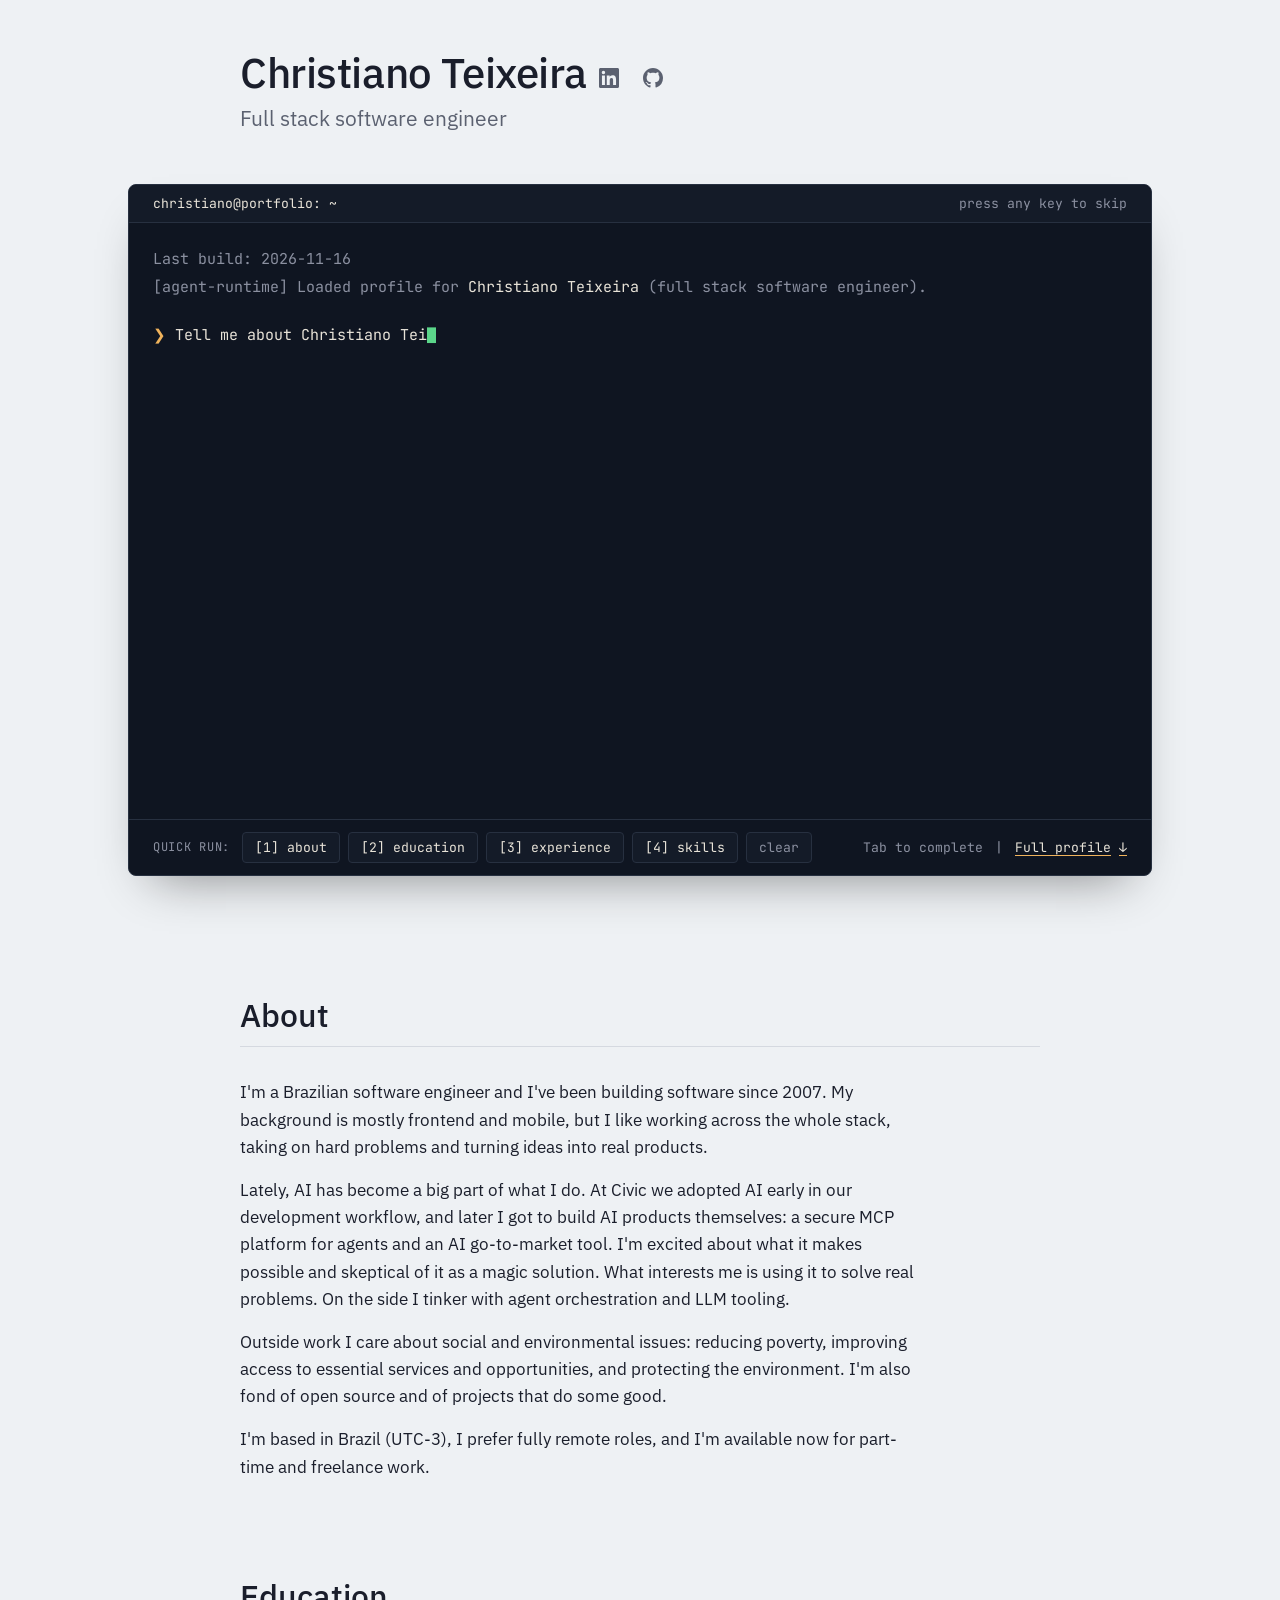
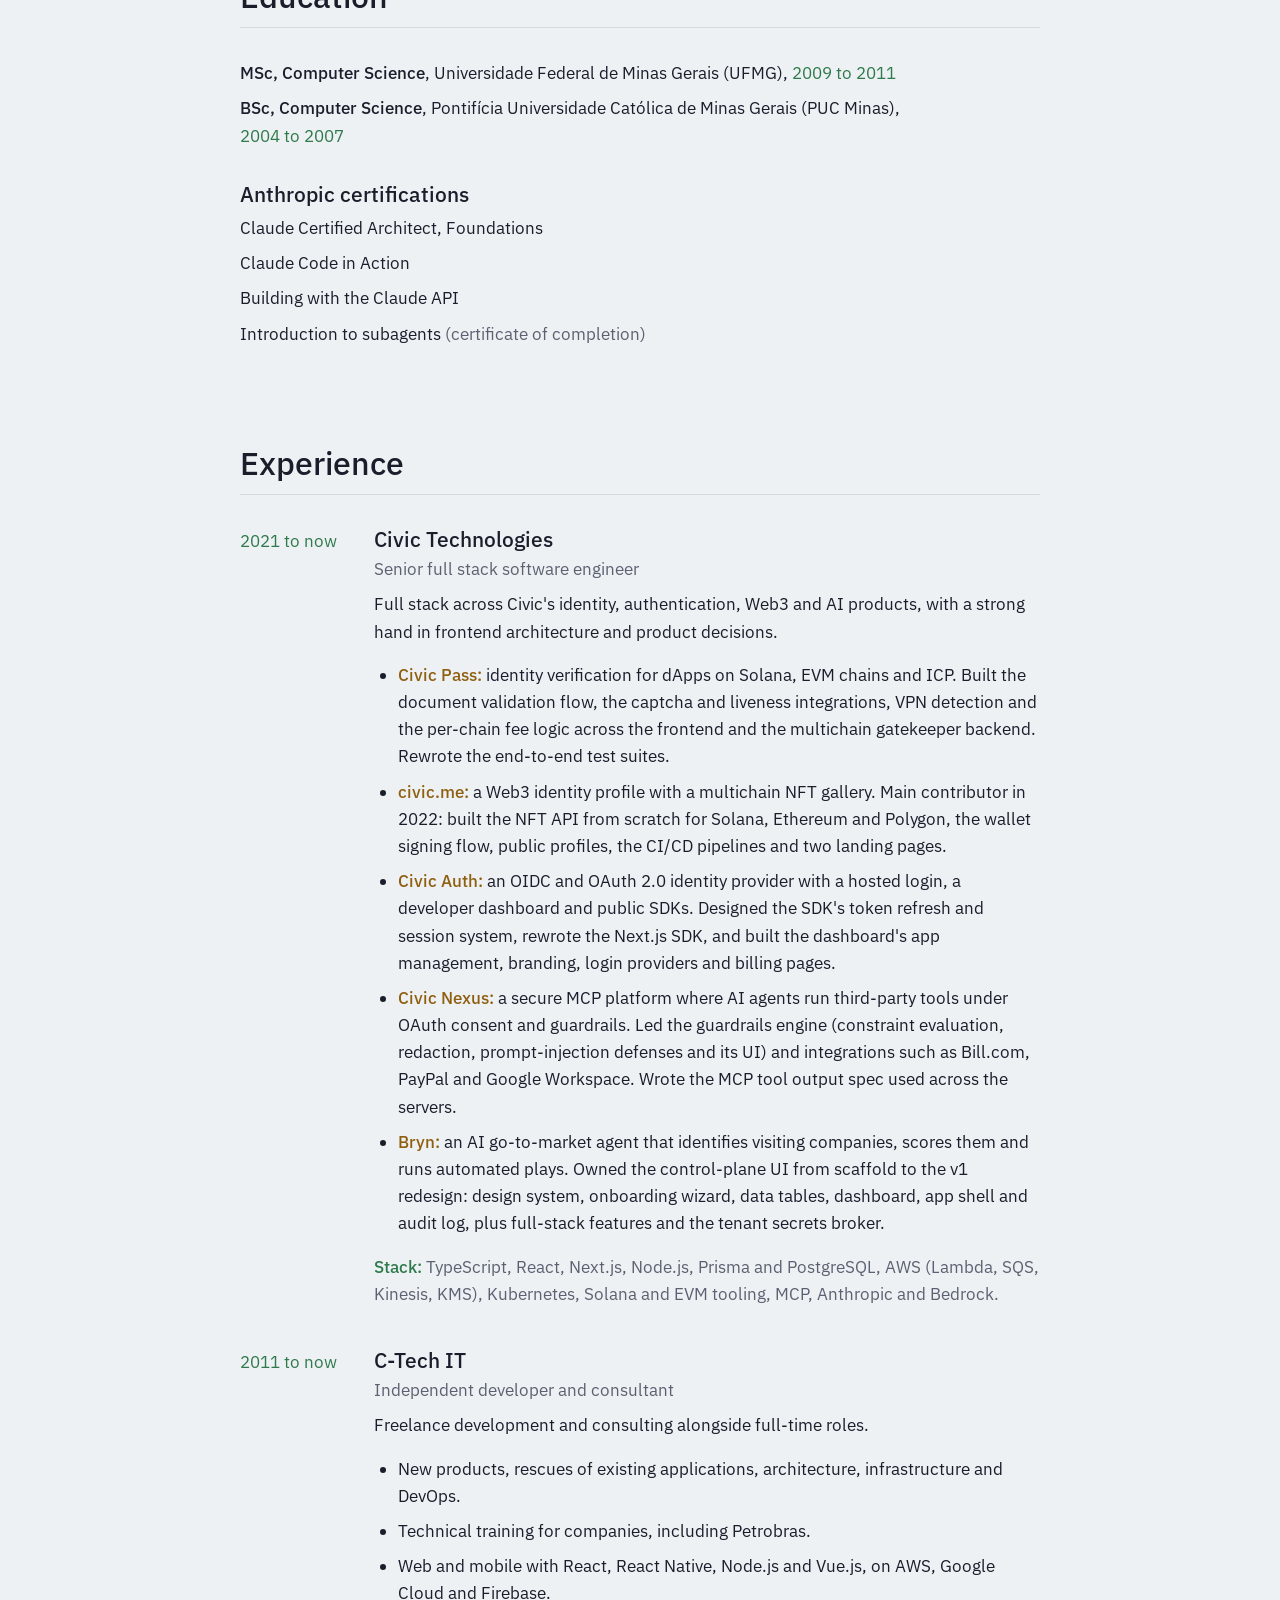
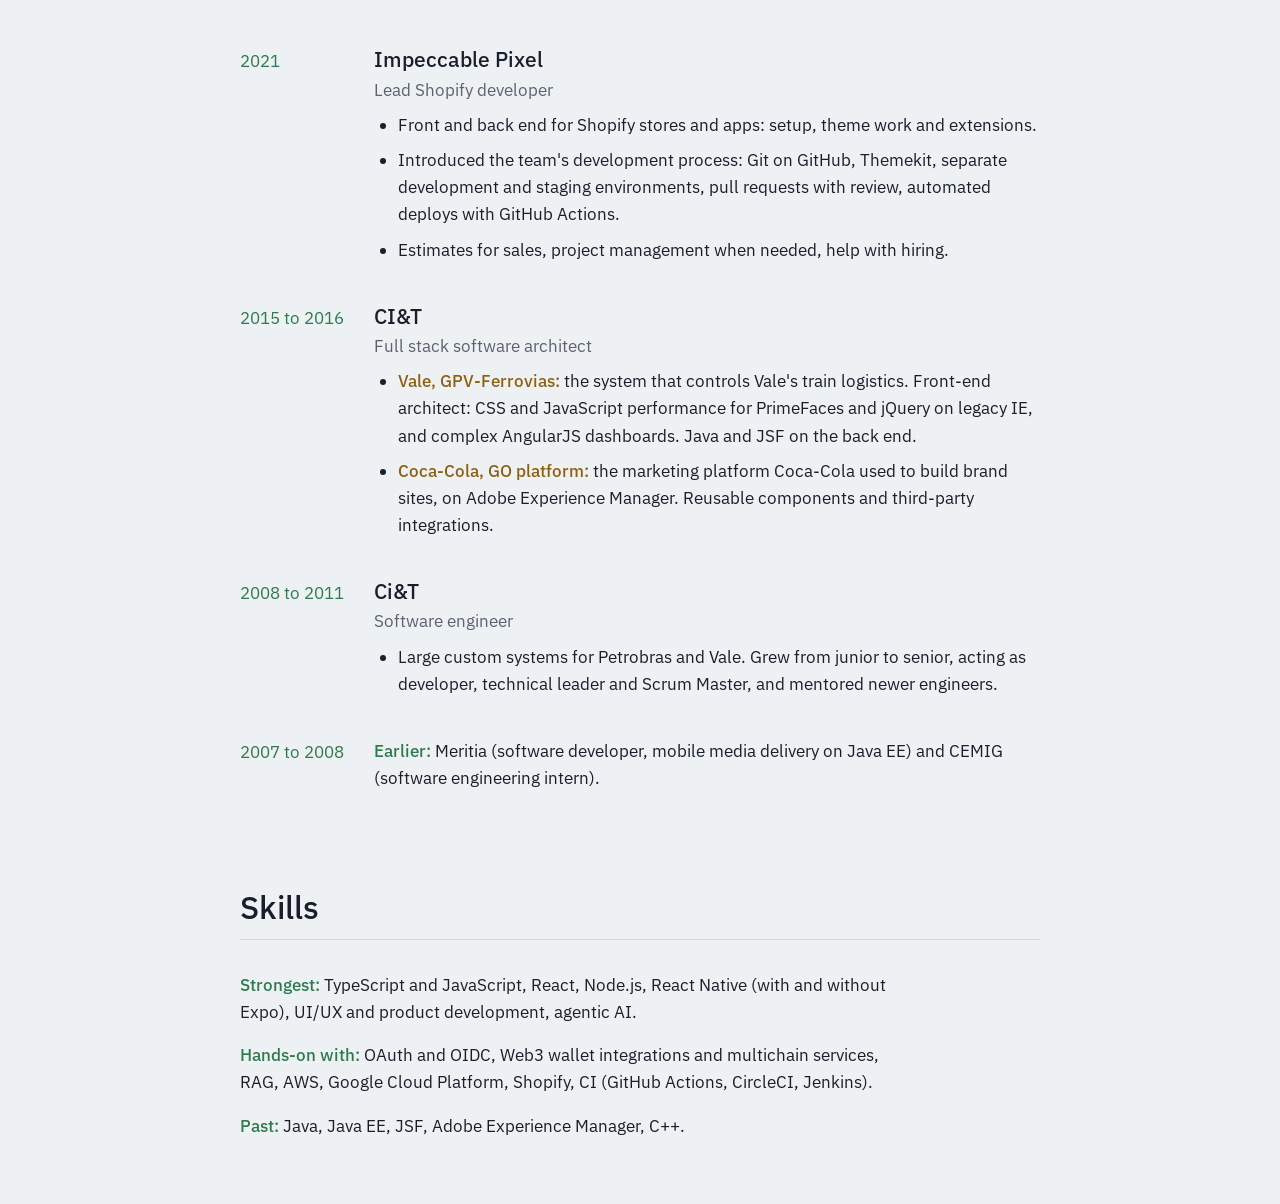
==== index.html @ ee78b349 "Deploy site chriteixeira/portfolio@9fb3fbac9b1d3afd1c8ce44280af418abc823f9b" ====
<!DOCTYPE html><html lang="en"><head><script>document.documentElement.classList.add("js");</script><meta charset="utf-8"><meta name="viewport" content="width=device-width, initial-scale=1"><title>Christiano Teixeira, full stack software engineer</title><meta name="description" content="Full stack software engineer in Brazil, building software since 2007. TypeScript, React, Node.js, React Native and agentic AI. Fully remote, available for part-time and freelance work."><link rel="canonical" href="https://chriteixeira.github.io/"><meta name="theme-color" content="#EEF1F4" media="(prefers-color-scheme: light)"><meta name="theme-color" content="#13161F" media="(prefers-color-scheme: dark)"><meta property="og:type" content="website"><meta property="og:url" content="https://chriteixeira.github.io/"><meta property="og:title" content="Christiano Teixeira, full stack software engineer"><meta property="og:description" content="Full stack software engineer in Brazil, building software since 2007. TypeScript, React, Node.js, React Native and agentic AI. Fully remote, available for part-time and freelance work."><meta property="og:image" content="https://chriteixeira.github.io/og.png"><meta property="og:image:width" content="1200"><meta property="og:image:height" content="630"><meta property="og:image:alt" content="Christiano Teixeira, full stack software engineer"><meta name="twitter:card" content="summary_large_image"><meta name="twitter:title" content="Christiano Teixeira, full stack software engineer"><meta name="twitter:description" content="Full stack software engineer in Brazil, building software since 2007. TypeScript, React, Node.js, React Native and agentic AI. Fully remote, available for part-time and freelance work."><meta name="twitter:image" content="https://chriteixeira.github.io/og.png"><link rel="icon" type="image/svg+xml" href="/favicon.svg"><link rel="apple-touch-icon" href="/apple-touch-icon.png"><link rel="preload" href="/_astro/ibm-plex-sans-latin-400-normal.CDDApCn2.woff2" as="font" type="font/woff2" crossorigin><link rel="preload" href="/_astro/jetbrains-mono-latin-400-normal.V6pRDFza.woff2" as="font" type="font/woff2" crossorigin><link rel="stylesheet" href="/_astro/index.CBc_p1ye.css"></head><body><div class="page"><div class="hero"><header class="header" data-astro-cid-nen7h5rs><div class="header__line" data-astro-cid-nen7h5rs><h1 data-astro-cid-nen7h5rs>Christiano Teixeira</h1><ul class="social bare-list" aria-label="Profiles" data-astro-cid-y2qsmizv><li data-astro-cid-y2qsmizv><a href="https://www.linkedin.com/in/chriteixeira" aria-label="LinkedIn profile" data-astro-cid-y2qsmizv><svg viewBox="0 0 24 24" width="20" height="20" aria-hidden="true" focusable="false" data-astro-cid-y2qsmizv><path d="M20.45 20.45h-3.56v-5.57c0-1.33-.02-3.04-1.85-3.04-1.85 0-2.14 1.45-2.14 2.94v5.67H9.35V9h3.41v1.56h.05c.48-.9 1.64-1.85 3.37-1.85 3.6 0 4.27 2.37 4.27 5.46v6.28zM5.34 7.43a2.06 2.06 0 1 1 0-4.13 2.06 2.06 0 0 1 0 4.13zM7.12 20.45H3.56V9h3.56v11.45zM22.22 0H1.77C.79 0 0 .77 0 1.73v20.54C0 23.23.79 24 1.77 24h20.45c.98 0 1.78-.77 1.78-1.73V1.73C24 .77 23.2 0 22.22 0z" data-astro-cid-y2qsmizv></path></svg></a></li><li data-astro-cid-y2qsmizv><a href="https://github.com/chriteixeira" aria-label="GitHub profile" data-astro-cid-y2qsmizv><svg viewBox="0 0 16 16" width="20" height="20" aria-hidden="true" focusable="false" data-astro-cid-y2qsmizv><path d="M8 0C3.58 0 0 3.58 0 8c0 3.54 2.29 6.53 5.47 7.59.4.07.55-.17.55-.38 0-.19-.01-.82-.01-1.49-2.01.37-2.53-.49-2.69-.94-.09-.23-.48-.94-.82-1.13-.28-.15-.68-.52-.01-.53.63-.01 1.08.58 1.23.82.72 1.21 1.87.87 2.33.66.07-.52.28-.87.51-1.07-1.78-.2-3.64-.89-3.64-3.95 0-.87.31-1.59.82-2.15-.08-.2-.36-1.02.08-2.12 0 0 .67-.21 2.2.82.64-.18 1.32-.27 2-.27.68 0 1.36.09 2 .27 1.53-1.04 2.2-.82 2.2-.82.44 1.1.16 1.92.08 2.12.51.56.82 1.27.82 2.15 0 3.07-1.87 3.75-3.65 3.95.29.25.54.73.54 1.48 0 1.07-.01 1.93-.01 2.2 0 .21.15.46.55.38A8.01 8.01 0 0 0 16 8c0-4.42-3.58-8-8-8z" data-astro-cid-y2qsmizv></path></svg></a></li></ul></div><p class="header__title" data-astro-cid-nen7h5rs>Full stack software engineer</p></header><section class="term no-print" aria-label="Agent terminal"><div class="term__bar"><span class="term__title">christiano@portfolio: ~</span> <span class="term__status"><span class="term__skip" hidden>press any key to skip</span><span class="term__ready">chris-agent: ready</span></span></div><div class="term__screen" tabindex="0"><div class="term__static"><p class="line line--boot">Last build: 2026-11-16</p><p class="line line--boot">[agent-runtime] Loaded profile for <span class="boot__name">Christiano Teixeira</span> (full stack software engineer).</p><p class="line line--user"><span class="ps1" aria-hidden="true">❯</span>Tell me about Christiano Teixeira.</p><p class="line line--tool">Reading profile.pdf<span class="line__time"> (0.7s)</span></p><p class="line line--tool">Checking github.com/chriteixeira<span class="line__time"> (0.7s)</span></p><section class="digest" aria-label="Profile digest"><div class="digest__head"><span class="digest__title">Profile // Christiano Teixeira</span> <span class="digest__meta">Brazil / remote, UTC-3</span></div><div class="digest__body"><p class="line line--agent">Christiano Teixeira, full stack software engineer in Brazil, building software since 2007.</p><p class="line line--agent">Senior engineer at Civic since 2021: identity verification, authentication, Web3 and AI products, including a secure MCP platform for agents and an AI go-to-market tool.</p><p class="line line--agent">Strongest in TypeScript, React, Node.js and React Native, UI and product work, and agentic AI.</p><p class="line line--fact"><span class="fact__label">Core stack:</span> TypeScript, React, Node.js, React Native</p><p class="line line--fact"><span class="fact__label">Building since:</span> 2007</p><p class="line line--fact"><span class="fact__label">Current:</span> Civic, senior full stack, 2021 to now</p><p class="line line--fact"><span class="fact__label">Availability:</span> Remote, part-time or freelance now</p><p class="line line--fact"><span class="fact__label">Education:</span> MSc in Computer Science (UFMG), BSc (PUC Minas)</p></div></section><p class="prompt" aria-hidden="true"><span class="ps1">❯</span><span class="prompt__hint">/ for commands</span></p></div><div class="term__app"><div class="term__log" aria-hidden="true"></div><div class="term__live" role="log" aria-live="polite"></div><div class="term__active"></div><div class="prompt prompt--live" hidden><span class="ps1" aria-hidden="true">❯</span><input class="prompt__input" id="agent-input" name="agent-input" type="text" autocomplete="off" autocapitalize="off" autocorrect="off" spellcheck="false" enterkeyhint="send" aria-label="Ask the agent" aria-describedby="agent-hint"><button class="prompt__slash" type="button">/ for commands</button></div><button class="hint" id="agent-hint" type="button" tabindex="-1" hidden></button><ul class="menu" aria-label="Commands" hidden></ul></div></div><nav class="quickrun" aria-label="Quick run"><span class="quickrun__label" aria-hidden="true">Quick run:</span><button class="quickrun__run" type="button" data-command="about" aria-keyshortcuts="1"><span class="quickrun__key" aria-hidden="true">[1]</span> about</button><button class="quickrun__run" type="button" data-command="education" aria-keyshortcuts="2"><span class="quickrun__key" aria-hidden="true">[2]</span> education</button><button class="quickrun__run" type="button" data-command="experience" aria-keyshortcuts="3"><span class="quickrun__key" aria-hidden="true">[3]</span> experience</button><button class="quickrun__run" type="button" data-command="skills" aria-keyshortcuts="4"><span class="quickrun__key" aria-hidden="true">[4]</span> skills</button><button class="quickrun__run quickrun__run--quiet" type="button" data-command="clear">clear</button><span class="quickrun__end"><span class="quickrun__tab">Tab to complete</span><a class="quickrun__page" href="#about">Full profile</a></span></nav><script type="application/json" id="agent-data">{"agent":{"runtime":{"text":"[agent-runtime] Loaded profile for Christiano Teixeira (full stack software engineer).","highlight":"Christiano Teixeira"},"question":"Tell me about Christiano Teixeira.","tools":["Reading profile.pdf","Checking github.com/chriteixeira"],"answer":["Christiano Teixeira, full stack software engineer in Brazil, building software since 2007.","Senior engineer at Civic since 2021: identity verification, authentication, Web3 and AI products, including a secure MCP platform for agents and an AI go-to-market tool.","Strongest in TypeScript, React, Node.js and React Native, UI and product work, and agentic AI."],"panel":{"title":"Profile // Christiano Teixeira","meta":"Brazil / remote, UTC-3"},"facts":[{"label":"Core stack","value":"TypeScript, React, Node.js, React Native"},{"label":"Building since","value":"2007"},{"label":"Current","value":"Civic, senior full stack, 2021 to now","role":"senior full stack"},{"label":"Availability","value":"Remote, part-time or freelance now"},{"label":"Education","value":"MSc in Computer Science (UFMG), BSc (PUC Minas)"}],"quickRun":[{"command":"about","label":"about"},{"command":"education","label":"education"},{"command":"experience","label":"experience"},{"command":"skills","label":"skills"}],"colourNames":["Civic Pass","civic.me","Civic Auth","Civic Nexus","Bryn","GPV-Ferrovias","GO platform"]},"lastBuild":"Last build: 2026-11-16","intents":[{"kind":"simple","id":"meta","stems":[{"text":"are you real"},{"text":"are you a bot"},{"text":"are you human"},{"text":"real ai"},{"text":"which model"},{"text":"chatgpt"},{"text":"gpt"},{"text":"voce e real"},{"text":"e um bot"}],"hint":"Wondering if I'm real? Tab for the honest answer.","answer":{"kind":"text","text":"I'm a script, not a model. Every answer here was written by Christiano. No API, no cost, no hallucinations."},"followUps":[{"label":"How this site was built","target":{"kind":"reply","reply":"site"}},{"label":"His real AI work","target":{"kind":"reply","reply":"ai"}},{"label":"Who is he","target":{"kind":"command","command":"about"}}]},{"kind":"simple","id":"compensation","stems":[{"text":"salary"},{"text":"salar"},{"text":"rate"},{"text":"compensation"},{"text":"pay","whole":true},{"text":"he charge"},{"text":"you charge"},{"text":"salario"},{"text":"remunera"},{"text":"valor hora"},{"text":"quanto cobra"}],"hint":"Asking about rates or salary? Tab for the short answer.","answer":{"kind":"text","text":"Not in my context window. Compensation is a conversation with him, and he answers messages on LinkedIn quickly."},"followUps":[{"label":"Open his LinkedIn","target":{"kind":"command","command":"links"}},{"label":"Check his availability first","target":{"kind":"reply","reply":"availability"}}]},{"kind":"simple","id":"availability","stems":[{"text":"available"},{"text":"availab"},{"text":"remote"},{"text":"relocat"},{"text":"timezone"},{"text":"time zone"},{"text":"location"},{"text":"located"},{"text":"based"},{"text":"where is he"},{"text":"where does he"},{"text":"where he is"},{"text":"where are you"},{"text":"where is christiano"},{"text":"visa"},{"text":"full time"},{"text":"part time"},{"text":"freelanc"},{"text":"contract"},{"text":"disponivel"},{"text":"remoto"},{"text":"onde mora"},{"text":"onde ele mora"},{"text":"onde fica"},{"text":"onde ele fica"},{"text":"de onde"},{"text":"mora"},{"text":"fuso"}],"hint":"Checking where he is and how he works? Tab for availability.","answer":{"kind":"reply","reply":"availability"},"followUps":[{"label":"Reach him on LinkedIn","target":{"kind":"command","command":"links"}},{"label":"See his experience first","target":{"kind":"command","command":"experience"}}]},{"kind":"simple","id":"civic","stems":[{"text":"civic"},{"text":"nexus"},{"text":"bryn"},{"text":"civic auth"},{"text":"civic pass"},{"text":"go to market"}],"hint":"Asking about Civic? Tab for what he did there.","answer":{"kind":"reply","reply":"civic"},"followUps":[{"label":"The full timeline","target":{"kind":"command","command":"experience"}},{"label":"His AI work in more detail","target":{"kind":"reply","reply":"ai"}},{"label":"How to reach him","target":{"kind":"command","command":"links"}}]},{"kind":"tech","id":"tech","hintPattern":"Asking about {term}? Tab for a straight answer.","terms":[{"term":"React Native","stems":[{"text":"react native"}],"answer":{"kind":"text","text":"Yes: React Native, with and without Expo. Mobile goes back to his first job in 2007."}},{"term":"mobile","stems":[{"text":"mobile"}],"answer":{"kind":"text","text":"Yes: React Native, with and without Expo. Mobile goes back to his first job in 2007."}},{"term":"React","stems":[{"text":"react"}],"answer":{"kind":"text","text":"Yes, his strongest ground: TypeScript, React and Node.js in production for years, with a long frontend and product focus."}},{"term":"TypeScript","stems":[{"text":"typescript"}],"answer":{"kind":"text","text":"Yes, his strongest ground: TypeScript, React and Node.js in production for years, with a long frontend and product focus."}},{"term":"JavaScript","stems":[{"text":"javascript"}],"answer":{"kind":"text","text":"Yes, his strongest ground: TypeScript, React and Node.js in production for years, with a long frontend and product focus."}},{"term":"Node.js","stems":[{"text":"node"}],"answer":{"kind":"text","text":"Yes, his strongest ground: TypeScript, React and Node.js in production for years, with a long frontend and product focus."}},{"term":"Next.js","stems":[{"text":"next js"},{"text":"nextjs"}],"answer":{"kind":"text","text":"Yes, in production at Civic."}},{"term":"Vue","stems":[{"text":"vue"}],"answer":{"kind":"text","text":"Yes, from freelance work alongside React."}},{"term":"Python","stems":[{"text":"python"}],"answer":{"kind":"text","text":"Newer, from side projects."}},{"term":"Java","stems":[{"text":"java"}],"answer":{"kind":"text","text":"Earlier years, not current: Java, Java EE and JSF at Meritia, Ci&T and CI&T."}},{"term":"Rust","stems":[{"text":"rust"}],"answer":{"kind":"text","text":"Not in his stack. He would say so in an interview too."}},{"term":"Go","stems":[{"text":"golang"}],"answer":{"kind":"text","text":"Not in his stack. He would say so in an interview too."}},{"term":"Go","stems":[{"text":"go","whole":true}],"answer":{"kind":"text","text":"Not in his stack. He would say so in an interview too."}},{"term":"Web3","stems":[{"text":"web3"}],"answer":{"kind":"text","text":"Yes: wallet integrations and multichain services at Civic, plus a Web2 and Web3 authentication platform."}},{"term":"Solana","stems":[{"text":"solana"}],"answer":{"kind":"text","text":"Yes: wallet integrations and multichain services at Civic, plus a Web2 and Web3 authentication platform."}},{"term":"Ethereum","stems":[{"text":"ethereum"}],"answer":{"kind":"text","text":"Yes: wallet integrations and multichain services at Civic, plus a Web2 and Web3 authentication platform."}},{"term":"MCP","stems":[{"text":"mcp"}],"answer":{"kind":"reply","reply":"ai"}},{"term":"AI","stems":[{"text":"ai","whole":true}],"answer":{"kind":"reply","reply":"ai"}},{"term":"agents","stems":[{"text":"agent"}],"answer":{"kind":"reply","reply":"ai"}},{"term":"LLMs","stems":[{"text":"llm"}],"answer":{"kind":"reply","reply":"ai"}},{"term":"Claude","stems":[{"text":"claude"}],"answer":{"kind":"reply","reply":"ai"}},{"term":"OpenAI","stems":[{"text":"openai"}],"answer":{"kind":"reply","reply":"ai"}},{"term":"Shopify","stems":[{"text":"shopify"}],"answer":{"kind":"text","text":"Yes: lead Shopify developer in 2021, themes, apps and the team's delivery process."}},{"term":"AWS","stems":[{"text":"aws"}],"answer":{"kind":"text","text":"Yes: AWS at Civic, Google Cloud and Firebase on freelance work."}},{"term":"Firebase","stems":[{"text":"firebase"}],"answer":{"kind":"text","text":"Yes: AWS at Civic, Google Cloud and Firebase on freelance work."}},{"term":"GCP","stems":[{"text":"gcp"}],"answer":{"kind":"text","text":"Yes: AWS at Civic, Google Cloud and Firebase on freelance work."}},{"term":"Google Cloud","stems":[{"text":"google cloud"}],"answer":{"kind":"text","text":"Yes: AWS at Civic, Google Cloud and Firebase on freelance work."}},{"term":"Angular","stems":[{"text":"angular"}],"answer":{"kind":"text","text":"2015 to 2016 at CI&T, not current."}},{"term":"AEM","stems":[{"text":"aem"}],"answer":{"kind":"text","text":"2015 to 2016 at CI&T, not current."}}],"followUps":[{"label":"All skill groups","target":{"kind":"command","command":"skills"}},{"label":"What he has built","target":{"kind":"command","command":"projects"}}]},{"kind":"simple","id":"cv","stems":[{"text":"cv","whole":true},{"text":"resume"},{"text":"resum"},{"text":"curricul"},{"text":"curriculo"}],"hint":"Looking for a CV? Tab for the link.","answer":{"kind":"text","text":"His CV lives on LinkedIn: https://www.linkedin.com/in/chriteixeira"},"followUps":[{"label":"How to reach him","target":{"kind":"command","command":"links"}},{"label":"The experience timeline here","target":{"kind":"command","command":"experience"}}]},{"kind":"simple","id":"contact","stems":[{"text":"contact"},{"text":"email"},{"text":"e mail"},{"text":"reach"},{"text":"linkedin"},{"text":"github"},{"text":"hire"},{"text":"hiring"},{"text":"talk"},{"text":"call"},{"text":"contato"},{"text":"contratar"},{"text":"falar"}],"hint":"Want to reach him? Tab for contact details.","answer":{"kind":"command","command":"links"},"followUps":[{"label":"Read about him first","target":{"kind":"command","command":"about"}},{"label":"See his projects","target":{"kind":"command","command":"projects"}}]},{"kind":"simple","id":"about","stems":[{"text":"who"},{"text":"about him"},{"text":"about christiano"},{"text":"himself"},{"text":"bio"},{"text":"background"},{"text":"quem"},{"text":"sobre"}],"hint":"Want to know who he is? Tab for the short version.","answer":{"kind":"command","command":"about"},"followUps":[{"label":"Where he has worked","target":{"kind":"command","command":"experience"}},{"label":"His side projects","target":{"kind":"reply","reply":"side"}},{"label":"How to reach him","target":{"kind":"command","command":"links"}}]},{"kind":"simple","id":"education","stems":[{"text":"educat"},{"text":"degree"},{"text":"universit"},{"text":"college"},{"text":"studied"},{"text":"study"},{"text":"studies"},{"text":"msc"},{"text":"masters"},{"text":"master s"},{"text":"bsc"},{"text":"bachelor"},{"text":"graduat"},{"text":"phd","whole":true},{"text":"certif"},{"text":"academic"},{"text":"formacao"},{"text":"faculdade"},{"text":"universidade"},{"text":"mestrado"},{"text":"graduacao"},{"text":"estudou"},{"text":"estudo"},{"text":"diploma"}],"hint":"Asking about his education? Tab for degrees and certifications.","answer":{"kind":"text","text":"MSc in Computer Science from UFMG (2009 to 2011) and BSc in Computer Science from PUC Minas (2004 to 2007). Four Anthropic certifications: Claude Certified Architect Foundations, Claude Code in Action, Building with the Claude API, Introduction to subagents."},"followUps":[{"label":"The full list","target":{"kind":"command","command":"education"}},{"label":"His skills","target":{"kind":"command","command":"skills"}},{"label":"Where he has worked","target":{"kind":"command","command":"experience"}}]},{"kind":"simple","id":"experience","stems":[{"text":"experienc"},{"text":"experienci"},{"text":"career"},{"text":"work history"},{"text":"worked"},{"text":"work","whole":true},{"text":"companies"},{"text":"company"},{"text":"employ"},{"text":"job"},{"text":"role"},{"text":"carreira"},{"text":"empresa"},{"text":"trabalh"},{"text":"cargo"}],"hint":"Looking for where he has worked? Tab to see it.","answer":{"kind":"text","text":"Four chapters: Civic since 2021 (identity, auth, Web3, AI), independent consulting since 2011, CI&T as a software architect (2015 to 2016), and Ci&T as an engineer (2008 to 2011)."},"followUps":[{"label":"Show the full timeline","target":{"kind":"command","command":"experience"}},{"label":"What he did at Civic","target":{"kind":"reply","reply":"civic"}},{"label":"His skills instead","target":{"kind":"command","command":"skills"}}]},{"kind":"simple","id":"projects","stems":[{"text":"project"},{"text":"projeto"},{"text":"built"},{"text":"build"},{"text":"portfolio"},{"text":"side project"},{"text":"open source"},{"text":"repo"},{"text":"construiu"}],"hint":"Asking about what he has built? Tab for his projects.","answer":{"kind":"text","text":"At work: the guardrails system of an MCP platform, the frontend of an AI go-to-market product, and a Web2 and Web3 auth platform. On his own: a coding-agent orchestrator and a Telegram agent for tennis coaches. None are public yet."},"followUps":[{"label":"The project list","target":{"kind":"command","command":"projects"}},{"label":"The AI side projects","target":{"kind":"reply","reply":"side"}},{"label":"Ask on LinkedIn for a walkthrough","target":{"kind":"command","command":"links"}}]},{"kind":"simple","id":"skills","stems":[{"text":"skill"},{"text":"stack"},{"text":"tech"},{"text":"technolog"},{"text":"language"},{"text":"framework"},{"text":"tool"},{"text":"habilidade"},{"text":"tecnologia"},{"text":"linguagem"},{"text":"ferramenta"}],"hint":"Asking about his stack? Tab for skills.","answer":{"kind":"text","text":"Strongest in TypeScript, React, Node.js and React Native, in UI and product work, and in agentic AI. Hands-on with OAuth, Web3, RAG, AWS, GCP, Shopify and CI. Java and AEM are from earlier years."},"followUps":[{"label":"All skill groups","target":{"kind":"command","command":"skills"}},{"label":"What he has built with them","target":{"kind":"command","command":"projects"}}]},{"kind":"simple","id":"greeting","stems":[{"text":"hi","whole":true},{"text":"hello"},{"text":"hey"},{"text":"yo","whole":true},{"text":"oi","whole":true},{"text":"ola"},{"text":"bom dia"},{"text":"boa tarde"},{"text":"boa noite"}],"answer":{"kind":"text","text":"Hi. I'm a scripted agent: I know what Christiano wrote here and nothing else."},"followUps":[{"label":"Who is he","target":{"kind":"command","command":"about"}},{"label":"Where has he worked","target":{"kind":"command","command":"experience"}},{"label":"How to reach him","target":{"kind":"command","command":"links"}}],"maxTokens":3},{"kind":"simple","id":"thanks","stems":[{"text":"thank"},{"text":"thx"},{"text":"obrigad"},{"text":"valeu"}],"answer":{"kind":"text","text":"You're welcome. LinkedIn is the fastest way to reach him: https://www.linkedin.com/in/chriteixeira"},"followUps":[{"label":"Check his availability","target":{"kind":"reply","reply":"availability"}},{"label":"See his projects","target":{"kind":"command","command":"projects"}}]}],"replies":{"availability":"Based in Brazil, UTC-3. Prefers fully remote roles. Available now for part-time and freelance work.","civic":"Civic, 2021 to now, senior full stack engineer. Identity verification and Web3 profiles (Civic Pass, civic.me), an authentication platform (Civic Auth), a secure MCP platform for AI agents (Civic Nexus, where he led the guardrails engine) and an AI go-to-market agent (Bryn, where he owned the UI).","ai":"At Civic he led the guardrails engine and the third-party integrations of a secure MCP platform for AI agents, and built the control-plane UI of an AI go-to-market agent. On his own: a coding-agent orchestrator and a Telegram LLM agent. Anthropic certified: architect foundations, Claude Code, Claude API.","side":"Two side projects, both private for now: a coding-agent orchestrator that routes tasks across agent CLIs with a planner model, and a Telegram bot that turns tennis coaches' voice notes into structured training logs with an LLM.","site":"Astro and TypeScript, hand-written CSS, and a scripted agent with no model behind it. The repo is private for now."},"starters":[{"label":"Who is he","target":{"kind":"command","command":"about"}},{"label":"Where has he worked","target":{"kind":"command","command":"experience"}},{"label":"How to reach him","target":{"kind":"command","command":"links"}}],"messages":{"unknown":"{input}: not in my context window. I only know what he wrote.","dismiss":"Ok. Ask me something else, or type / for commands.","ready":"chris-agent: ready","fullProfile":"Full profile","thinking":"Thinking…"},"commands":[{"name":"about","description":"Who he is","primary":true,"output":["Christiano Teixeira, full stack software engineer in Brazil, building software since 2007.","Senior engineer at Civic since 2021: identity verification, authentication, Web3 and AI products, including a secure MCP platform for agents and an AI go-to-market tool.","Strongest in TypeScript, React, Node.js and React Native, UI and product work, and agentic AI.","Based in Brazil, UTC-3. Prefers fully remote roles. Available now for part-time and freelance work."]},{"name":"education","description":"Degrees and certifications","primary":true,"output":[[{"text":"MSc, Computer Science, "},{"text":"UFMG (Universidade Federal de Minas Gerais)","cls":"role"},{"text":", "},{"text":"2009 to 2011","cls":"date"}],[{"text":"BSc, Computer Science, "},{"text":"PUC Minas (Pontifícia Universidade Católica de Minas Gerais)","cls":"role"},{"text":", "},{"text":"2004 to 2007","cls":"date"}],"Anthropic certifications:",[{"text":"Claude Certified Architect, Foundations"}],[{"text":"Claude Code in Action"}],[{"text":"Building with the Claude API"}],[{"text":"Introduction to subagents "},{"text":"(certificate of completion)","cls":"role"}]]},{"name":"experience","description":"Where he has worked","primary":true,"output":[[{"text":"2021 to now","cls":"date"},{"text":"   "},{"text":"Civic Technologies"},{"text":", "},{"text":"Senior full stack software engineer","cls":"role"}],[{"text":"2011 to now","cls":"date"},{"text":"   "},{"text":"C-Tech IT"},{"text":", "},{"text":"Independent developer and consultant","cls":"role"}],[{"text":"2021","cls":"date"},{"text":"          "},{"text":"Impeccable Pixel"},{"text":", "},{"text":"Lead Shopify developer","cls":"role"}],[{"text":"2015 to 2016","cls":"date"},{"text":"  "},{"text":"CI&T"},{"text":", "},{"text":"Full stack software architect","cls":"role"}],[{"text":"2008 to 2011","cls":"date"},{"text":"  "},{"text":"Ci&T"},{"text":", "},{"text":"Software engineer","cls":"role"}],[{"text":"2007 to 2008","cls":"date"},{"text":"  "},{"text":"Meritia"},{"text":", "},{"text":"Software developer","cls":"role"}],[{"text":"2007","cls":"date"},{"text":"          "},{"text":"CEMIG"},{"text":", "},{"text":"Software engineering intern","cls":"role"}],"[Full detail below, in Experience](#experience)"]},{"name":"skills","description":"What he works with","primary":true,"output":[[{"text":"Strongest:","cls":"label"},{"text":" TypeScript and JavaScript, React, Node.js, React Native (with and without Expo), UI/UX and product development, agentic AI."}],[{"text":"Hands-on with:","cls":"label"},{"text":" OAuth and OIDC, Web3 wallet integrations and multichain services, RAG, AWS, Google Cloud Platform, Shopify, CI (GitHub Actions, CircleCI, Jenkins)."}],[{"text":"Past:","cls":"label"},{"text":" Java, Java EE, JSF, Adobe Experience Manager, C++."}],"Strongest in TypeScript, React, Node.js and React Native, in UI and product work, and in agentic AI. Hands-on with OAuth, Web3, RAG, AWS, GCP, Shopify and CI. Java and AEM are from earlier years."]},{"name":"links","description":"LinkedIn, GitHub, availability","primary":true,"output":["Based in Brazil, UTC-3. Prefers fully remote roles. Available now for part-time and freelance work.",[{"text":"LinkedIn (also holds his CV):","cls":"muted"},{"text":" "},{"text":"linkedin.com/in/chriteixeira","href":"https://www.linkedin.com/in/chriteixeira"}],[{"text":"GitHub:","cls":"muted"},{"text":" "},{"text":"github.com/chriteixeira","href":"https://github.com/chriteixeira"}]]},{"name":"projects","description":"What he has built","primary":false,"output":["Civic Nexus guardrails: Guardrails system for a platform that connects AI agents to external services over MCP.","Bryn frontend: AI-powered go-to-market platform.","Civic Auth: Authentication for Web2 and Web3 apps, secure and flexible flows for both.","Coding-agent orchestrator: Routes coding tasks across agent CLIs (Claude Code, Codex, and others) driven by a planner model.","Tennis training log agent: Telegram bot that takes coaches' voice or text reports, extracts structured training metrics with an LLM, asks for missing fields, and stores the log.","This site: A scripted agent CLI with a real page underneath.","None of these are public right now. Ask him on LinkedIn for a walkthrough."]},{"name":"cv","description":"His CV, on LinkedIn","primary":false,"output":["His CV lives on LinkedIn: https://www.linkedin.com/in/chriteixeira"]},{"name":"help","description":"This list","primary":false,"output":["/about       Who he is","/education   Degrees and certifications","/experience  Where he has worked","/skills      What he works with","/links       LinkedIn, GitHub, availability","/projects    What he has built","/cv          His CV, on LinkedIn","/help        This list","/clear       Clear the screen","/replay      Replay the intro"]},{"name":"clear","description":"Clear the screen","primary":false,"output":[]},{"name":"replay","description":"Replay the intro","primary":false,"output":[]}]}</script></section><script type="module" src="/_astro/AgentHero.astro_astro_type_script_index_0_lang._un9__4z.js"></script><div class="hero__sentinel" aria-hidden="true"></div></div><div class="topbar no-print" aria-hidden="true" data-astro-cid-h7lskm3e><div class="topbar__inner" data-astro-cid-h7lskm3e><div class="topbar__id" data-astro-cid-h7lskm3e><p class="topbar__name" data-astro-cid-h7lskm3e>Christiano Teixeira</p><p class="topbar__title" data-astro-cid-h7lskm3e>Full stack software engineer</p></div><ul class="social bare-list" aria-label="Profiles" data-astro-cid-y2qsmizv><li data-astro-cid-y2qsmizv><a href="https://www.linkedin.com/in/chriteixeira" aria-label="LinkedIn profile" data-astro-cid-y2qsmizv><svg viewBox="0 0 24 24" width="20" height="20" aria-hidden="true" focusable="false" data-astro-cid-y2qsmizv><path d="M20.45 20.45h-3.56v-5.57c0-1.33-.02-3.04-1.85-3.04-1.85 0-2.14 1.45-2.14 2.94v5.67H9.35V9h3.41v1.56h.05c.48-.9 1.64-1.85 3.37-1.85 3.6 0 4.27 2.37 4.27 5.46v6.28zM5.34 7.43a2.06 2.06 0 1 1 0-4.13 2.06 2.06 0 0 1 0 4.13zM7.12 20.45H3.56V9h3.56v11.45zM22.22 0H1.77C.79 0 0 .77 0 1.73v20.54C0 23.23.79 24 1.77 24h20.45c.98 0 1.78-.77 1.78-1.73V1.73C24 .77 23.2 0 22.22 0z" data-astro-cid-y2qsmizv></path></svg></a></li><li data-astro-cid-y2qsmizv><a href="https://github.com/chriteixeira" aria-label="GitHub profile" data-astro-cid-y2qsmizv><svg viewBox="0 0 16 16" width="20" height="20" aria-hidden="true" focusable="false" data-astro-cid-y2qsmizv><path d="M8 0C3.58 0 0 3.58 0 8c0 3.54 2.29 6.53 5.47 7.59.4.07.55-.17.55-.38 0-.19-.01-.82-.01-1.49-2.01.37-2.53-.49-2.69-.94-.09-.23-.48-.94-.82-1.13-.28-.15-.68-.52-.01-.53.63-.01 1.08.58 1.23.82.72 1.21 1.87.87 2.33.66.07-.52.28-.87.51-1.07-1.78-.2-3.64-.89-3.64-3.95 0-.87.31-1.59.82-2.15-.08-.2-.36-1.02.08-2.12 0 0 .67-.21 2.2.82.64-.18 1.32-.27 2-.27.68 0 1.36.09 2 .27 1.53-1.04 2.2-.82 2.2-.82.44 1.1.16 1.92.08 2.12.51.56.82 1.27.82 2.15 0 3.07-1.87 3.75-3.65 3.95.29.25.54.73.54 1.48 0 1.07-.01 1.93-.01 2.2 0 .21.15.46.55.38A8.01 8.01 0 0 0 16 8c0-4.42-3.58-8-8-8z" data-astro-cid-y2qsmizv></path></svg></a></li></ul><nav class="topbar__nav" aria-label="Sections" data-astro-cid-h7lskm3e><ul class="topbar__links bare-list" data-astro-cid-h7lskm3e><li data-astro-cid-h7lskm3e><a href="#about" data-astro-cid-h7lskm3e>About</a></li><li data-astro-cid-h7lskm3e><a href="#education" data-astro-cid-h7lskm3e>Education</a></li><li data-astro-cid-h7lskm3e><a href="#experience" data-astro-cid-h7lskm3e>Experience</a></li><li data-astro-cid-h7lskm3e><a href="#skills" data-astro-cid-h7lskm3e>Skills</a></li></ul></nav></div></div><script type="module">function e(e,t,n,r){return!e&&t&&r>n?`about`:e&&!t&&r<n?`top`:null}function t(e){return e.getBoundingClientRect().bottom<0}function n(e){let t=Number.parseFloat(getComputedStyle(document.documentElement).scrollPaddingTop),n=Number.parseFloat(getComputedStyle(e).scrollMarginTop),r=e.getBoundingClientRect().top+window.scrollY-(Number.isNaN(t)?0:t)-(Number.isNaN(n)?0:n),i=document.documentElement.scrollHeight-window.innerHeight;return Math.max(0,Math.min(Math.round(r),i))}function r(r,i){let a=window.matchMedia(`(prefers-reduced-motion: reduce)`),o=`onscrollend`in window,s,c=window.scrollY,l=!1,u=0,d=()=>{window.clearTimeout(u),window.removeEventListener(`scrollend`,d),l=!1,c=window.scrollY,s=t(r)},f=()=>{window.clearTimeout(u),window.removeEventListener(`scrollend`,d),l=!0,o&&window.addEventListener(`scrollend`,d),u=window.setTimeout(d,o?2e3:700)},p=e=>{let t=e===`about`?n(i):0;Math.abs(t-window.scrollY)<1||(a.matches?(window.scrollTo({top:t,behavior:`auto`}),d()):(f(),window.scrollTo({top:t,behavior:`smooth`})))};return document.addEventListener(`click`,e=>{(e.target instanceof Element?e.target.closest(`a`):null)?.getAttribute(`href`)?.startsWith(`#`)&&f()},{capture:!0}),window.addEventListener(`hashchange`,f),{observe(t){if(l)return;let n=window.scrollY,r=s===void 0?null:e(s,t,c,n);s=t,c=n,r&&p(r)}}}var i=document.querySelector(`.topbar`),a=document.querySelector(`.hero__sentinel`),o=document.getElementById(`about`);function s(e,t){e.classList.toggle(`is-shown`,t),t?e.removeAttribute(`aria-hidden`):e.setAttribute(`aria-hidden`,`true`)}if(i&&a){let e=o?r(a,o):void 0;new IntersectionObserver(t=>{let n=t.at(-1);if(!n)return;let r=n.rootBounds?.top??0,a=!n.isIntersecting&&n.boundingClientRect.top<r;s(i,a),e?.observe(a)},{rootMargin:`0px 0px 0px 0px`}).observe(a)}</script><main><section class="section section--prose" aria-labelledby="about"><h2 id="about">About</h2><p>I&#39;m a Brazilian software engineer and I&#39;ve been building software since 2007. My background is mostly frontend and mobile, but I like working across the whole stack, taking on hard problems and turning ideas into real products.</p><p>Lately, AI has become a big part of what I do. At Civic we adopted AI early in our development workflow, and later I got to build AI products themselves: a secure MCP platform for agents and an AI go-to-market tool. I&#39;m excited about what it makes possible and skeptical of it as a magic solution. What interests me is using it to solve real problems. On the side I tinker with agent orchestration and LLM tooling.</p><p>Outside work I care about social and environmental issues: reducing poverty, improving access to essential services and opportunities, and protecting the environment. I&#39;m also fond of open source and of projects that do some good.</p><p>I&#39;m based in Brazil (UTC-3), I prefer fully remote roles, and I&#39;m available now for part-time and freelance work.</p></section><section class="section section--prose" aria-labelledby="education" data-astro-cid-ew4vagfh><h2 id="education" data-astro-cid-ew4vagfh>Education</h2><ul class="bare-list" data-astro-cid-ew4vagfh><li data-astro-cid-ew4vagfh><span class="education__degree" data-astro-cid-ew4vagfh>MSc, Computer Science</span>, Universidade Federal de Minas Gerais (UFMG), <span class="date" data-astro-cid-ew4vagfh>2009 to 2011</span></li><li data-astro-cid-ew4vagfh><span class="education__degree" data-astro-cid-ew4vagfh>BSc, Computer Science</span>, Pontifícia Universidade Católica de Minas Gerais (PUC Minas), <span class="date" data-astro-cid-ew4vagfh>2004 to 2007</span></li></ul><h3 class="education__certs" data-astro-cid-ew4vagfh>Anthropic certifications</h3><ul class="bare-list" data-astro-cid-ew4vagfh><li data-astro-cid-ew4vagfh>Claude Certified Architect, Foundations</li><li data-astro-cid-ew4vagfh>Claude Code in Action</li><li data-astro-cid-ew4vagfh>Building with the Claude API</li><li data-astro-cid-ew4vagfh>Introduction to subagents<span class="muted" data-astro-cid-ew4vagfh> (certificate of completion)</span></li></ul></section><section class="section" aria-labelledby="experience" data-astro-cid-bl6cniha><h2 id="experience" data-astro-cid-bl6cniha>Experience</h2><ol class="timeline bare-list" data-astro-cid-bl6cniha><li class="timeline__entry" data-astro-cid-bl6cniha><p class="timeline__date date" data-astro-cid-bl6cniha>2021 to now</p><div class="timeline__body prose" data-astro-cid-bl6cniha><h3 class="timeline__company" data-astro-cid-bl6cniha>Civic Technologies</h3><p class="role" data-astro-cid-bl6cniha>Senior full stack software engineer</p><p data-astro-cid-bl6cniha>Full stack across Civic&#39;s identity, authentication, Web3 and AI products, with a strong hand in frontend architecture and product decisions.</p><ul data-astro-cid-bl6cniha><li data-astro-cid-bl6cniha><span class="name" data-astro-cid-bl6cniha>Civic Pass:</span> identity verification for dApps on Solana, EVM chains and ICP. Built the document validation flow, the captcha and liveness integrations, VPN detection and the per-chain fee logic across the frontend and the multichain gatekeeper backend. Rewrote the end-to-end test suites.</li><li data-astro-cid-bl6cniha><span class="name" data-astro-cid-bl6cniha>civic.me:</span> a Web3 identity profile with a multichain NFT gallery. Main contributor in 2022: built the NFT API from scratch for Solana, Ethereum and Polygon, the wallet signing flow, public profiles, the CI/CD pipelines and two landing pages.</li><li data-astro-cid-bl6cniha><span class="name" data-astro-cid-bl6cniha>Civic Auth:</span> an OIDC and OAuth 2.0 identity provider with a hosted login, a developer dashboard and public SDKs. Designed the SDK&#39;s token refresh and session system, rewrote the Next.js SDK, and built the dashboard&#39;s app management, branding, login providers and billing pages.</li><li data-astro-cid-bl6cniha><span class="name" data-astro-cid-bl6cniha>Civic Nexus:</span> a secure MCP platform where AI agents run third-party tools under OAuth consent and guardrails. Led the guardrails engine (constraint evaluation, redaction, prompt-injection defenses and its UI) and integrations such as Bill.com, PayPal and Google Workspace. Wrote the MCP tool output spec used across the servers.</li><li data-astro-cid-bl6cniha><span class="name" data-astro-cid-bl6cniha>Bryn:</span> an AI go-to-market agent that identifies visiting companies, scores them and runs automated plays. Owned the control-plane UI from scaffold to the v1 redesign: design system, onboarding wizard, data tables, dashboard, app shell and audit log, plus full-stack features and the tenant secrets broker.</li></ul><p class="muted" data-astro-cid-bl6cniha><span class="label" data-astro-cid-bl6cniha>Stack:</span> TypeScript, React, Next.js, Node.js, Prisma and PostgreSQL, AWS (Lambda, SQS, Kinesis, KMS), Kubernetes, Solana and EVM tooling, MCP, Anthropic and Bedrock.</p></div></li><li class="timeline__entry" data-astro-cid-bl6cniha><p class="timeline__date date" data-astro-cid-bl6cniha>2011 to now</p><div class="timeline__body prose" data-astro-cid-bl6cniha><h3 class="timeline__company" data-astro-cid-bl6cniha>C-Tech IT</h3><p class="role" data-astro-cid-bl6cniha>Independent developer and consultant</p><p data-astro-cid-bl6cniha>Freelance development and consulting alongside full-time roles.</p><ul data-astro-cid-bl6cniha><li data-astro-cid-bl6cniha>New products, rescues of existing applications, architecture, infrastructure and DevOps.</li><li data-astro-cid-bl6cniha>Technical training for companies, including Petrobras.</li><li data-astro-cid-bl6cniha>Web and mobile with React, React Native, Node.js and Vue.js, on AWS, Google Cloud and Firebase.</li></ul></div></li><li class="timeline__entry" data-astro-cid-bl6cniha><p class="timeline__date date" data-astro-cid-bl6cniha>2021</p><div class="timeline__body prose" data-astro-cid-bl6cniha><h3 class="timeline__company" data-astro-cid-bl6cniha>Impeccable Pixel</h3><p class="role" data-astro-cid-bl6cniha>Lead Shopify developer</p><ul data-astro-cid-bl6cniha><li data-astro-cid-bl6cniha>Front and back end for Shopify stores and apps: setup, theme work and extensions.</li><li data-astro-cid-bl6cniha>Introduced the team&#39;s development process: Git on GitHub, Themekit, separate development and staging environments, pull requests with review, automated deploys with GitHub Actions.</li><li data-astro-cid-bl6cniha>Estimates for sales, project management when needed, help with hiring.</li></ul></div></li><li class="timeline__entry" data-astro-cid-bl6cniha><p class="timeline__date date" data-astro-cid-bl6cniha>2015 to 2016</p><div class="timeline__body prose" data-astro-cid-bl6cniha><h3 class="timeline__company" data-astro-cid-bl6cniha>CI&amp;T</h3><p class="role" data-astro-cid-bl6cniha>Full stack software architect</p><ul data-astro-cid-bl6cniha><li data-astro-cid-bl6cniha><span class="name" data-astro-cid-bl6cniha>Vale, GPV-Ferrovias:</span> the system that controls Vale&#39;s train logistics. Front-end architect: CSS and JavaScript performance for PrimeFaces and jQuery on legacy IE, and complex AngularJS dashboards. Java and JSF on the back end.</li><li data-astro-cid-bl6cniha><span class="name" data-astro-cid-bl6cniha>Coca-Cola, GO platform:</span> the marketing platform Coca-Cola used to build brand sites, on Adobe Experience Manager. Reusable components and third-party integrations.</li></ul></div></li><li class="timeline__entry" data-astro-cid-bl6cniha><p class="timeline__date date" data-astro-cid-bl6cniha>2008 to 2011</p><div class="timeline__body prose" data-astro-cid-bl6cniha><h3 class="timeline__company" data-astro-cid-bl6cniha>Ci&amp;T</h3><p class="role" data-astro-cid-bl6cniha>Software engineer</p><ul data-astro-cid-bl6cniha><li data-astro-cid-bl6cniha>Large custom systems for Petrobras and Vale. Grew from junior to senior, acting as developer, technical leader and Scrum Master, and mentored newer engineers.</li></ul></div></li><li class="timeline__entry" data-astro-cid-bl6cniha><p class="timeline__date date" data-astro-cid-bl6cniha>2007 to 2008</p><div class="timeline__body prose" data-astro-cid-bl6cniha><p data-astro-cid-bl6cniha><span class="label" data-astro-cid-bl6cniha>Earlier:</span> Meritia (software developer, mobile media delivery on Java EE) and CEMIG (software engineering intern).</p></div></li></ol></section><section class="section section--prose" aria-labelledby="skills"><h2 id="skills">Skills</h2><p><strong class="label">Strongest:</strong> TypeScript and JavaScript, React, Node.js, React Native (with and without Expo), UI/UX and product development, agentic AI.</p><p><strong class="label">Hands-on with:</strong> OAuth and OIDC, Web3 wallet integrations and multichain services, RAG, AWS, Google Cloud Platform, Shopify, CI (GitHub Actions, CircleCI, Jenkins).</p><p><strong class="label">Past:</strong> Java, Java EE, JSF, Adobe Experience Manager, C++.</p></section></main></div></body></html>
---- _astro/index.CBc_p1ye.css ----
.term{margin-top:var(--space-7);background:var(--term-bg);color:var(--term-fg);font-family:var(--font-mono);font-size:var(--term-size);line-height:var(--line-height);border:1px solid var(--term-edge);border-radius:var(--term-radius);box-shadow:var(--term-shadow);flex-direction:column;margin-inline:min(0px,50% - 40vw);display:flex;position:relative}.term [hidden]{display:none!important}.term :focus-visible{outline-color:var(--term-accent)}.term a{color:var(--term-fg);text-decoration-color:var(--term-accent)}.term .digest__head,.term .quickrun__label{letter-spacing:.06em;text-transform:uppercase;font-size:12px}.term__bar{justify-content:space-between;gap:0 var(--space-4);padding:var(--space-2) var(--space-5);background:var(--term-raised);border-bottom:1px solid var(--term-edge);border-radius:var(--term-radius) var(--term-radius) 0 0;flex-wrap:wrap;flex:none;font-size:.875em;display:flex}.term__status{color:var(--term-muted);margin-inline-start:auto}.term__screen{min-height:0;padding:var(--space-5);overflow-wrap:anywhere;scrollbar-color:var(--term-edge) transparent;scrollbar-width:thin;flex:auto;display:grid;position:relative}.term__screen:focus-visible{outline-color:var(--term-accent);outline-offset:-2px}.term__static,.term__app{grid-area:1/1;align-self:start;min-width:0}html:not(.js) .term__app,html.js .term__static{display:none}.term__static>*+*,.term__log>*+*,.term__app>*+*,.term .digest__body>*+*{margin-top:var(--space-3)}.term .line--tool+.line--tool{margin-top:0}.term .line--boot+.line--boot{margin-top:var(--space-1)}.term .line--boot+.line--user{margin-top:var(--space-5)}.term__log:empty,.term__active:empty{display:none}.term__live{clip-path:inset(50%);white-space:nowrap;border:0;width:1px;height:1px;margin:-1px;padding:0;position:absolute;overflow:hidden}.term .line{position:relative}.term__log .line{white-space:pre-wrap}.term .line--agent,.term .line--fact{max-width:110ch}.term .line--tool,.term .line--thinking,.term .options__row,.term .hint,.term .menu__item{padding-left:2ch;position:relative}.term .line--tool:before,.term .options__row[aria-current=true]:after,.term .menu__item[aria-current=true]:after{color:var(--term-accent);position:absolute;left:0}.term .line--tool:before{content:"●" / ""}.term .line--tool.is-running:before{content:none}.term .spinner{color:var(--term-green);position:absolute;left:0}.term .line--boot,.term .line--muted,.term .line--thinking,.term .line__time,.term .fact__label{color:var(--term-muted)}.term .boot__name{color:var(--term-fg)}.term .t-date,.term .t-label{color:var(--term-green)}.term .t-name{color:var(--term-accent)}.term .t-role,.term .t-muted{color:var(--term-muted)}.term .is-typing:after{content:"█" / "";color:var(--term-green);animation:1s step-end infinite term-blink}@keyframes term-blink{50%{opacity:0}}.term .ps1{color:var(--term-accent);margin-inline-end:1ch}.term .digest{border:1px solid var(--term-edge);border-radius:var(--term-radius-inner)}.term .digest__head{padding:var(--space-2) var(--space-4);background:var(--term-raised);border-bottom:1px solid var(--term-edge);border-radius:var(--term-radius-inner) var(--term-radius-inner) 0 0;flex-wrap:wrap;justify-content:space-between;gap:0 2ch;display:flex}.term .digest__title:before{content:"●" / "";color:var(--term-green);margin-inline-end:1ch}.term .digest__meta{color:var(--term-muted)}.term .digest__body{padding:var(--space-3) var(--space-4) var(--space-4)}.term .digest__body>.line--agent+.line--fact{margin-top:var(--space-4)}.term .line--fact+.line--fact{margin-top:0}.term .options{counter-reset:option;padding-left:0;list-style:none}.term .options__row{counter-increment:option}.term .options__row+.options__row{margin-top:0}.term .options__row:before{content:counter(option) ". "}.term .options__row[aria-current=true],.term .menu__item[aria-current=true]{color:var(--term-accent)}.term .options__row[aria-current=true]:after,.term .menu__item[aria-current=true]:after{content:"❯" / "";top:0}.term .options__row:has(.options__button){align-items:baseline;display:flex}.term .options__row:has(.options__button):before{white-space:pre}.term .options--used{color:var(--term-muted)}.term .options__button,.term .menu__row,.term .hint,.term .prompt__slash{color:inherit;text-align:left;cursor:pointer;background:0 0;border:0;padding-block:0}.term .options__button,.term .menu__row{flex:1;padding-inline:0}.term .options__button:disabled{cursor:default}.term .prompt{align-items:baseline;display:flex}.term .prompt .ps1{flex:none}.term .prompt__hint,.term .prompt__slash,.term .hint,.term .menu__desc{color:var(--term-muted)}.term .prompt__hint,.term .prompt__slash{margin-inline-start:auto;padding-inline-start:var(--space-4)}.term .prompt--live:focus-within{outline:2px solid var(--term-accent);outline-offset:var(--space-1)}.term .prompt__input{min-width:0;color:var(--term-fg);caret-color:var(--term-green);background:0 0;border:0;flex:1;padding:0}.term .prompt__input:focus-visible{outline:none}.term .prompt__slash{white-space:nowrap;padding-inline-end:0}.term .prompt__slash:hover,.term .hint:hover{color:var(--term-fg)}.term .hint,.term .menu{margin-top:var(--space-1)}.term .hint{width:100%;padding-inline-end:0;display:block}.term .hint:before{content:"↳ " / ""}.term .menu{padding-left:0;list-style:none}.term .menu__item+.menu__item{margin-top:0}.term .menu__row{align-items:center;gap:2ch;width:100%;display:flex}.term .menu__name{flex:none;min-width:11ch}.term .quickrun{align-items:center;gap:var(--space-2);padding:var(--space-3) var(--space-5);border-top:1px solid var(--term-edge);flex-wrap:wrap;flex:none;font-size:.875em;display:flex}.term .quickrun__label{color:var(--term-muted);margin-inline-end:var(--space-1)}.term .quickrun__run{padding:var(--space-1) var(--space-3);background:var(--term-raised);border:1px solid var(--term-edge);border-radius:var(--term-radius-inner);color:var(--term-fg);cursor:pointer}.term .quickrun__run:hover{border-color:var(--term-muted)}.term .quickrun__run--quiet{color:var(--term-muted)}.term .quickrun__end{color:var(--term-muted);align-items:center;margin-inline-start:auto;padding-inline-start:var(--space-2);display:flex}.term .quickrun__tab:after{content:"|" / "";margin-inline:1.5ch}.term .quickrun__page:after{content:"↓" / "";margin-inline-start:1ch}html:not(.js) .term .quickrun__label,html:not(.js) .term .quickrun__run,html:not(.js) .term .quickrun__tab{display:none}html.js .term__screen{overflow-y:auto}@media (width>=600px){.term{flex:auto;min-height:0}html.js .term{height:0}}@media (width>=600px) and (height<=699px){html.js .term{min-height:420px}}@media (pointer:coarse){.term__active .options__button,.term .menu__row,.term .hint,.term .prompt__slash,.term .quickrun__run,.term .quickrun__page{min-height:44px}.term .quickrun__page{align-items:center;display:inline-flex}.term .quickrun__tab{display:none}.term .prompt--live{align-items:center}.term__active .options__row[aria-current=true]:after,.term .menu__item[aria-current=true]:after{top:50%;translate:0 -50%}.term .prompt__input{font-size:16px}}@media (prefers-reduced-motion:reduce){.term .is-typing:after{animation:none}}@media (width<=599px){.term{max-height:70dvh;margin-top:var(--space-6)}html.js .term{height:70dvh}.term__bar,.term .quickrun{padding-inline:var(--space-4)}.term__screen{padding:var(--space-4);overflow-y:auto}.term .digest__body{padding-inline:var(--space-3)}.term .quickrun__label{display:none}.term .quickrun__run{padding-inline:var(--space-2)}.term .quickrun__end{padding-inline-start:0}}@media print{.term{display:none}}.education__degree[data-astro-cid-ew4vagfh]{font-weight:var(--weight-medium)}.education__certs[data-astro-cid-ew4vagfh]{margin-top:var(--space-6);margin-bottom:var(--space-2)}.timeline__entry[data-astro-cid-bl6cniha]{gap:var(--space-5);grid-template-columns:11ch 1fr;display:grid}.timeline__entry[data-astro-cid-bl6cniha]+.timeline__entry[data-astro-cid-bl6cniha]{margin-top:var(--gap-entry)}.timeline__body[data-astro-cid-bl6cniha] ul[data-astro-cid-bl6cniha]{list-style-type:disc}.timeline__date[data-astro-cid-bl6cniha]{padding-top:1px}.timeline__company[data-astro-cid-bl6cniha]{text-wrap:pretty}.role[data-astro-cid-bl6cniha]{margin-top:var(--space-1);color:var(--muted);font-weight:var(--weight-regular)}.role[data-astro-cid-bl6cniha]+[data-astro-cid-bl6cniha]{margin-top:var(--space-2)}@media (width<=599px){.timeline__entry[data-astro-cid-bl6cniha]{grid-template-columns:1fr;gap:0}}.social[data-astro-cid-y2qsmizv]{gap:var(--space-2);flex:none;margin-inline-start:calc(-1 * var(--space-2));display:flex}.social[data-astro-cid-y2qsmizv] li[data-astro-cid-y2qsmizv]{margin-top:0}.social[data-astro-cid-y2qsmizv] a[data-astro-cid-y2qsmizv]{padding:var(--space-2);color:var(--muted);display:flex}.social[data-astro-cid-y2qsmizv] a[data-astro-cid-y2qsmizv]:hover,.social[data-astro-cid-y2qsmizv] a[data-astro-cid-y2qsmizv]:focus-visible{color:var(--accent)}.social[data-astro-cid-y2qsmizv] svg[data-astro-cid-y2qsmizv]{fill:currentColor;width:20px;height:20px}@media (pointer:coarse){.social[data-astro-cid-y2qsmizv]{gap:0;margin-inline-start:calc(-1 * var(--space-3))}.social[data-astro-cid-y2qsmizv] a[data-astro-cid-y2qsmizv]{padding:var(--space-3)}}@media print{.social[data-astro-cid-y2qsmizv]{gap:var(--space-1);flex-direction:column;margin-inline-start:0}.social[data-astro-cid-y2qsmizv] a[data-astro-cid-y2qsmizv]{align-items:center;gap:var(--space-2);padding:0;text-decoration:none}.social[data-astro-cid-y2qsmizv] a[data-astro-cid-y2qsmizv]:after{content:attr(href);color:var(--muted);font-size:12px}}.header[data-astro-cid-nen7h5rs]{flex:none}.header__line[data-astro-cid-nen7h5rs]{align-items:center;column-gap:var(--space-3);font-size:var(--text-4);flex-wrap:wrap;display:flex}.header__line[data-astro-cid-nen7h5rs]>.social{translate:0 .12em}.header__title[data-astro-cid-nen7h5rs]{margin-top:var(--space-1);font-size:var(--text-1);color:var(--muted)}@media print{.header__line[data-astro-cid-nen7h5rs]{display:block}.header__line[data-astro-cid-nen7h5rs]>.social{margin-top:var(--space-1);translate:none}}.projects[data-astro-cid-ftq3vvlr]>li[data-astro-cid-ftq3vvlr]+li[data-astro-cid-ftq3vvlr]{margin-top:var(--gap-entry)}.projects[data-astro-cid-ftq3vvlr] h3[data-astro-cid-ftq3vvlr]{margin-bottom:var(--space-2)}.projects[data-astro-cid-ftq3vvlr] p[data-astro-cid-ftq3vvlr]+p[data-astro-cid-ftq3vvlr]{margin-top:var(--space-1)}.projects__note[data-astro-cid-ftq3vvlr]{margin-top:var(--gap-entry)}.topbar[data-astro-cid-h7lskm3e]{z-index:10;height:var(--topbar-height);background:var(--paper-raised);border-bottom:1px solid var(--edge);visibility:hidden;transition:transform .18s ease-out,visibility 0s linear .18s;position:fixed;top:0;left:0;right:0;transform:translateY(-100%)}.topbar[data-astro-cid-h7lskm3e].is-shown{visibility:visible;transition:transform .18s ease-out,visibility;transform:none}.topbar__inner[data-astro-cid-h7lskm3e]{align-items:center;gap:var(--space-5);width:min(var(--measure-wide), 100vw - 2 * var(--space-4));scrollbar-width:none;white-space:nowrap;height:100%;margin-inline:auto;display:flex;overflow-x:auto}.topbar__inner[data-astro-cid-h7lskm3e]>*{margin-top:0}.topbar__id[data-astro-cid-h7lskm3e]{flex:0 auto;min-width:0;line-height:1.3}.topbar__id[data-astro-cid-h7lskm3e]>p[data-astro-cid-h7lskm3e]{text-overflow:ellipsis;margin-top:0;overflow:hidden}.topbar__name[data-astro-cid-h7lskm3e]{font-size:15px;font-weight:var(--weight-medium)}.topbar__title[data-astro-cid-h7lskm3e]{color:var(--muted);font-size:13px}.topbar__nav[data-astro-cid-h7lskm3e]{flex:none;margin-inline-start:auto}.topbar__links[data-astro-cid-h7lskm3e]{gap:var(--space-5);font-size:15px;display:flex}.topbar__links[data-astro-cid-h7lskm3e] li[data-astro-cid-h7lskm3e]{margin-top:0}@media (width<=599px){.topbar__inner[data-astro-cid-h7lskm3e]{gap:var(--space-4);width:100%;padding-inline:var(--space-4)}.topbar__id[data-astro-cid-h7lskm3e]{flex:none}.topbar__nav[data-astro-cid-h7lskm3e]{margin-inline-start:0}.topbar__links[data-astro-cid-h7lskm3e]{gap:var(--space-4);font-size:14px}}@media (pointer:coarse){.topbar__links[data-astro-cid-h7lskm3e] a[data-astro-cid-h7lskm3e]{align-items:center;min-height:44px;display:inline-flex}}@media (prefers-reduced-motion:reduce){.topbar[data-astro-cid-h7lskm3e],.topbar[data-astro-cid-h7lskm3e].is-shown{transition:none}}@font-face{font-family:IBM Plex Sans;font-style:normal;font-display:swap;font-weight:400;src:url(/_astro/ibm-plex-sans-latin-400-normal.CDDApCn2.woff2)format("woff2"),url(/_astro/ibm-plex-sans-latin-400-normal.CYLoc0-x.woff)format("woff")}@font-face{font-family:IBM Plex Sans;font-style:normal;font-display:swap;font-weight:500;src:url(/_astro/ibm-plex-sans-latin-500-normal.6ng42L7E.woff2)format("woff2"),url(/_astro/ibm-plex-sans-latin-500-normal.BgVn5rGT.woff)format("woff")}@font-face{font-family:JetBrains Mono;font-style:normal;font-display:swap;font-weight:400;src:url(/_astro/jetbrains-mono-latin-400-normal.V6pRDFza.woff2)format("woff2"),url(/_astro/jetbrains-mono-latin-400-normal.6-qcROiO.woff)format("woff")}@font-face{font-family:JetBrains Mono;font-style:normal;font-display:swap;font-weight:500;src:url(/_astro/jetbrains-mono-latin-500-normal.BWZEU5yA.woff2)format("woff2"),url(/_astro/jetbrains-mono-latin-500-normal.CJOVTJB7.woff)format("woff")}:root{--ink:#1a1e2b;--paper:#eef1f4;--paper-raised:#fff;--muted:#5b6170;--accent:#8f5f10;--date:var(--accent);--label:#2f7a4c;--edge:#d5d9e0;--term-bg:#0f1521;--term-raised:#141b28;--term-edge:#273040;--term-fg:#e8e3d8;--term-muted:#8b90a0;--term-green:#5bd68a;--term-accent:#f0b35c;--font-sans:"IBM Plex Sans", system-ui, -apple-system, "Segoe UI", sans-serif;--font-mono:"JetBrains Mono", ui-monospace, "SFMono-Regular", Menlo, Consolas, monospace;--weight-regular:400;--weight-medium:500;--line-height:1.6;--text-base:17px;--text-1:21px;--text-2:32px;--text-3:34px;--text-4:42px;--tracking-tight:-.01em;--term-size:15px;--space-1:4px;--space-2:8px;--space-3:12px;--space-4:16px;--space-5:24px;--space-6:32px;--space-7:48px;--space-8:64px;--space-9:96px;--gap-section:var(--space-9);--gap-entry:40px;--term-radius:8px;--term-radius-inner:4px;--term-shadow:0 24px 48px -24px #00000073;--topbar-height:56px;--measure-prose:68ch;--measure-wide:80ch}@media (width<=599px){:root{--text-base:16px;--text-4:34px;--term-size:14px;--gap-section:var(--space-8);--gap-entry:var(--space-5)}}@media (prefers-color-scheme:dark){:root{--ink:#e8e3d8;--paper:#13161f;--paper-raised:#1a1e2b;--muted:#8b90a0;--accent:#f0b35c;--label:#5bd68a;--edge:#2a2f3d}}*,:before,:after{box-sizing:border-box}*{margin:0}html{color-scheme:light dark;-webkit-text-size-adjust:100%;text-size-adjust:100%;scroll-behavior:smooth;scroll-padding-top:calc(var(--topbar-height) + var(--space-5))}body{background:var(--paper);min-height:100dvh;color:var(--ink);font-family:var(--font-sans);font-size:var(--text-base);font-weight:var(--weight-regular);line-height:var(--line-height);-webkit-font-smoothing:antialiased}img,svg,video{max-width:100%;display:block}input,button,textarea,select{font:inherit;color:inherit}p,li,h1,h2,h3,h4{overflow-wrap:break-word}h1,h2,h3,h4{font-weight:var(--weight-medium);text-wrap:balance;line-height:1.2}h1{font-size:var(--text-4);letter-spacing:var(--tracking-tight)}h2{font-size:var(--text-2)}h3,h4{font-size:var(--text-1)}b,strong{font-weight:var(--weight-medium)}ul,ol{padding-left:var(--space-5)}p+p,p+ul,ul+p{margin-top:var(--space-4)}li+li{margin-top:var(--space-2)}code,kbd,pre,samp{font-family:var(--font-mono)}a{color:var(--ink);text-decoration-line:underline;text-decoration-color:var(--accent);text-underline-offset:3px;text-decoration-thickness:1px}a:hover{text-decoration-thickness:2px}:focus-visible{outline:2px solid var(--accent);outline-offset:2px}.muted{color:var(--muted)}.prose{max-width:var(--measure-prose)}.wide{max-width:var(--measure-wide)}.page{padding:var(--space-7) var(--space-4) var(--space-8);max-width:calc(var(--measure-wide) + 2 * var(--space-4));margin-inline:auto}.hero{position:relative}.hero__sentinel{pointer-events:none;width:1px;height:1px;position:absolute;top:50%;left:0}@media (width>=600px){.page{padding-top:0}.hero{min-height:100dvh;padding-block:var(--space-7) var(--space-5);flex-direction:column;display:flex}}.section{margin-top:var(--gap-section);scroll-margin-top:var(--space-5)}.section>h2{padding-bottom:var(--space-3);border-bottom:1px solid var(--edge);margin-bottom:var(--space-6)}.section--prose>:not(h2){max-width:var(--measure-prose)}.date{color:var(--label)}.label{color:var(--label);font-weight:var(--weight-medium)}.name{color:var(--date);font-weight:var(--weight-medium)}.bare-list{padding-left:0;list-style:none}@media (width<=599px){.page{padding-block:var(--space-6) var(--space-7)}}@media (prefers-reduced-motion:reduce){html{scroll-behavior:auto}}@media print{:root{--ink:#000;--paper:#fff;--muted:#444;--accent:#000;--label:#000;--edge:#999}.no-print{display:none}.page{max-width:none;padding:0}.hero{min-height:0;padding-block:0}.section{margin-top:var(--space-6)}h2,h3{break-after:avoid}a[href^=http]:after{content:" (" attr(href) ")";overflow-wrap:anywhere}}
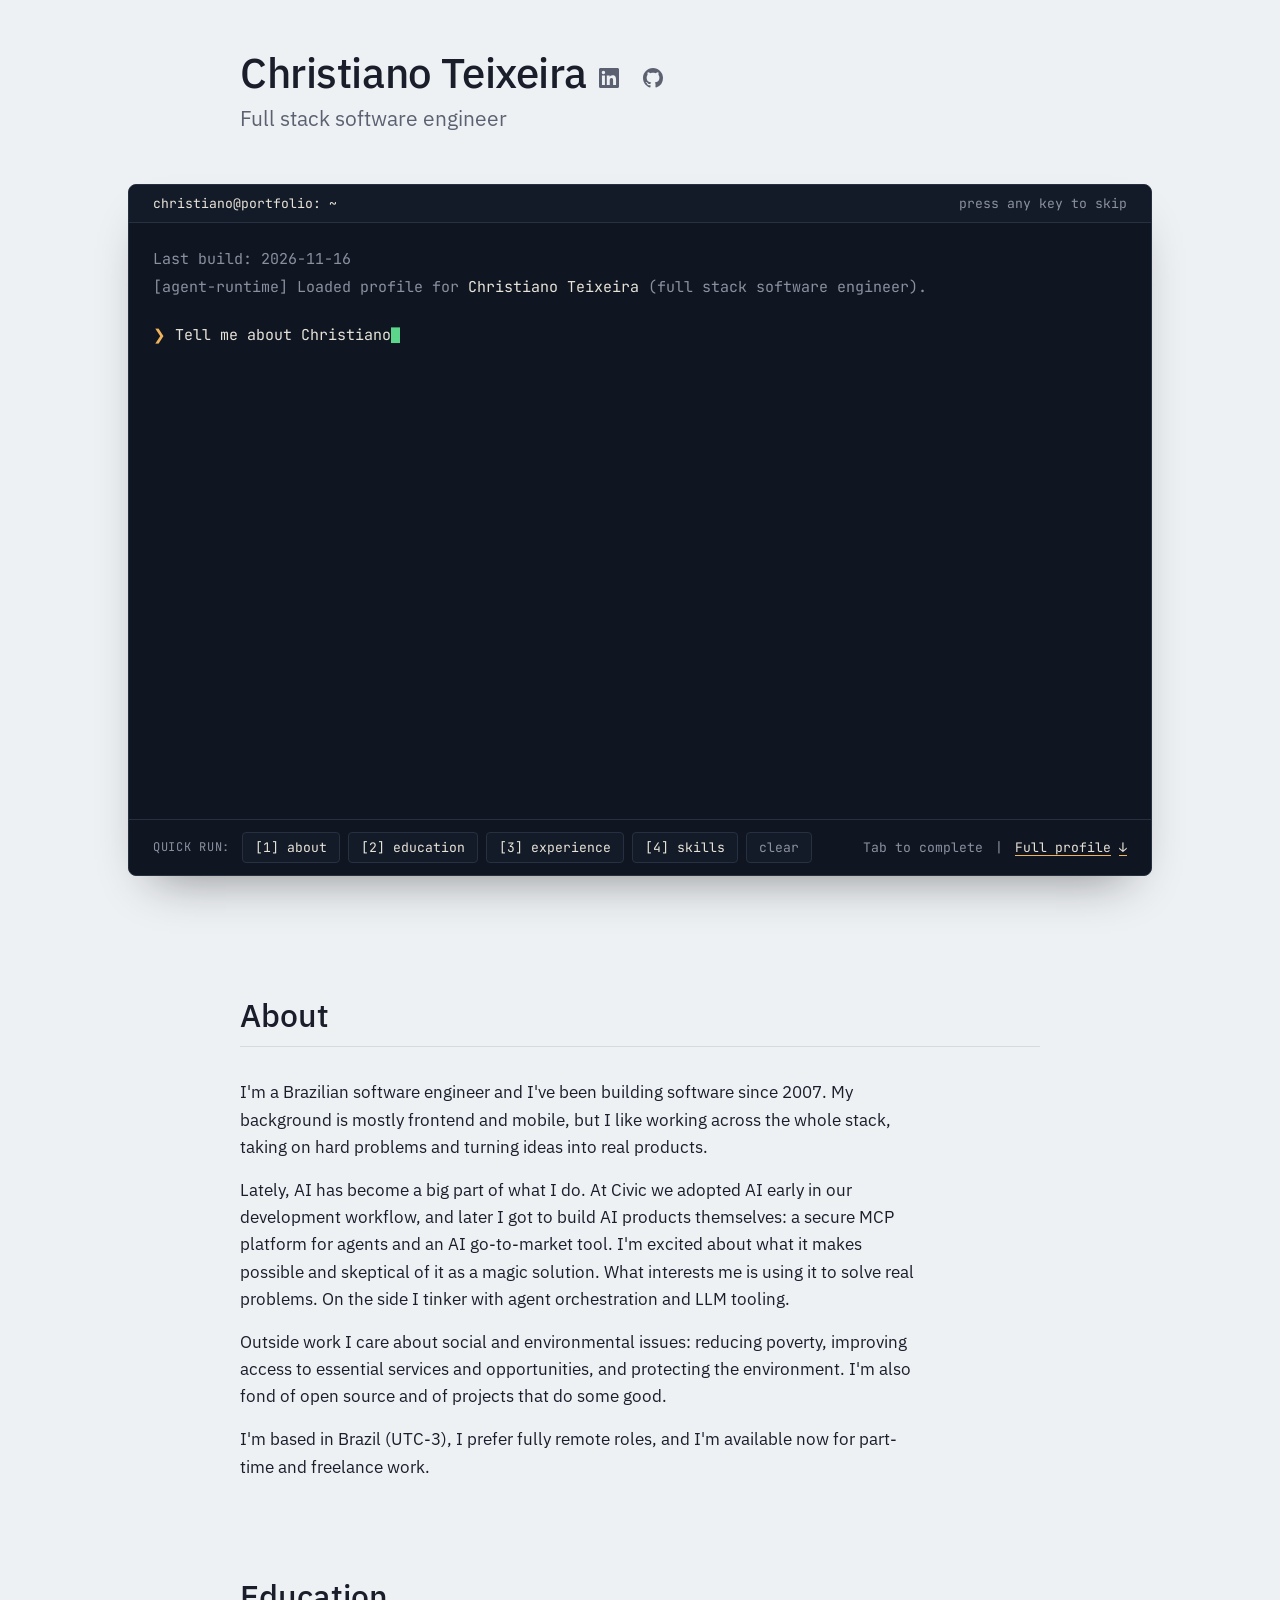
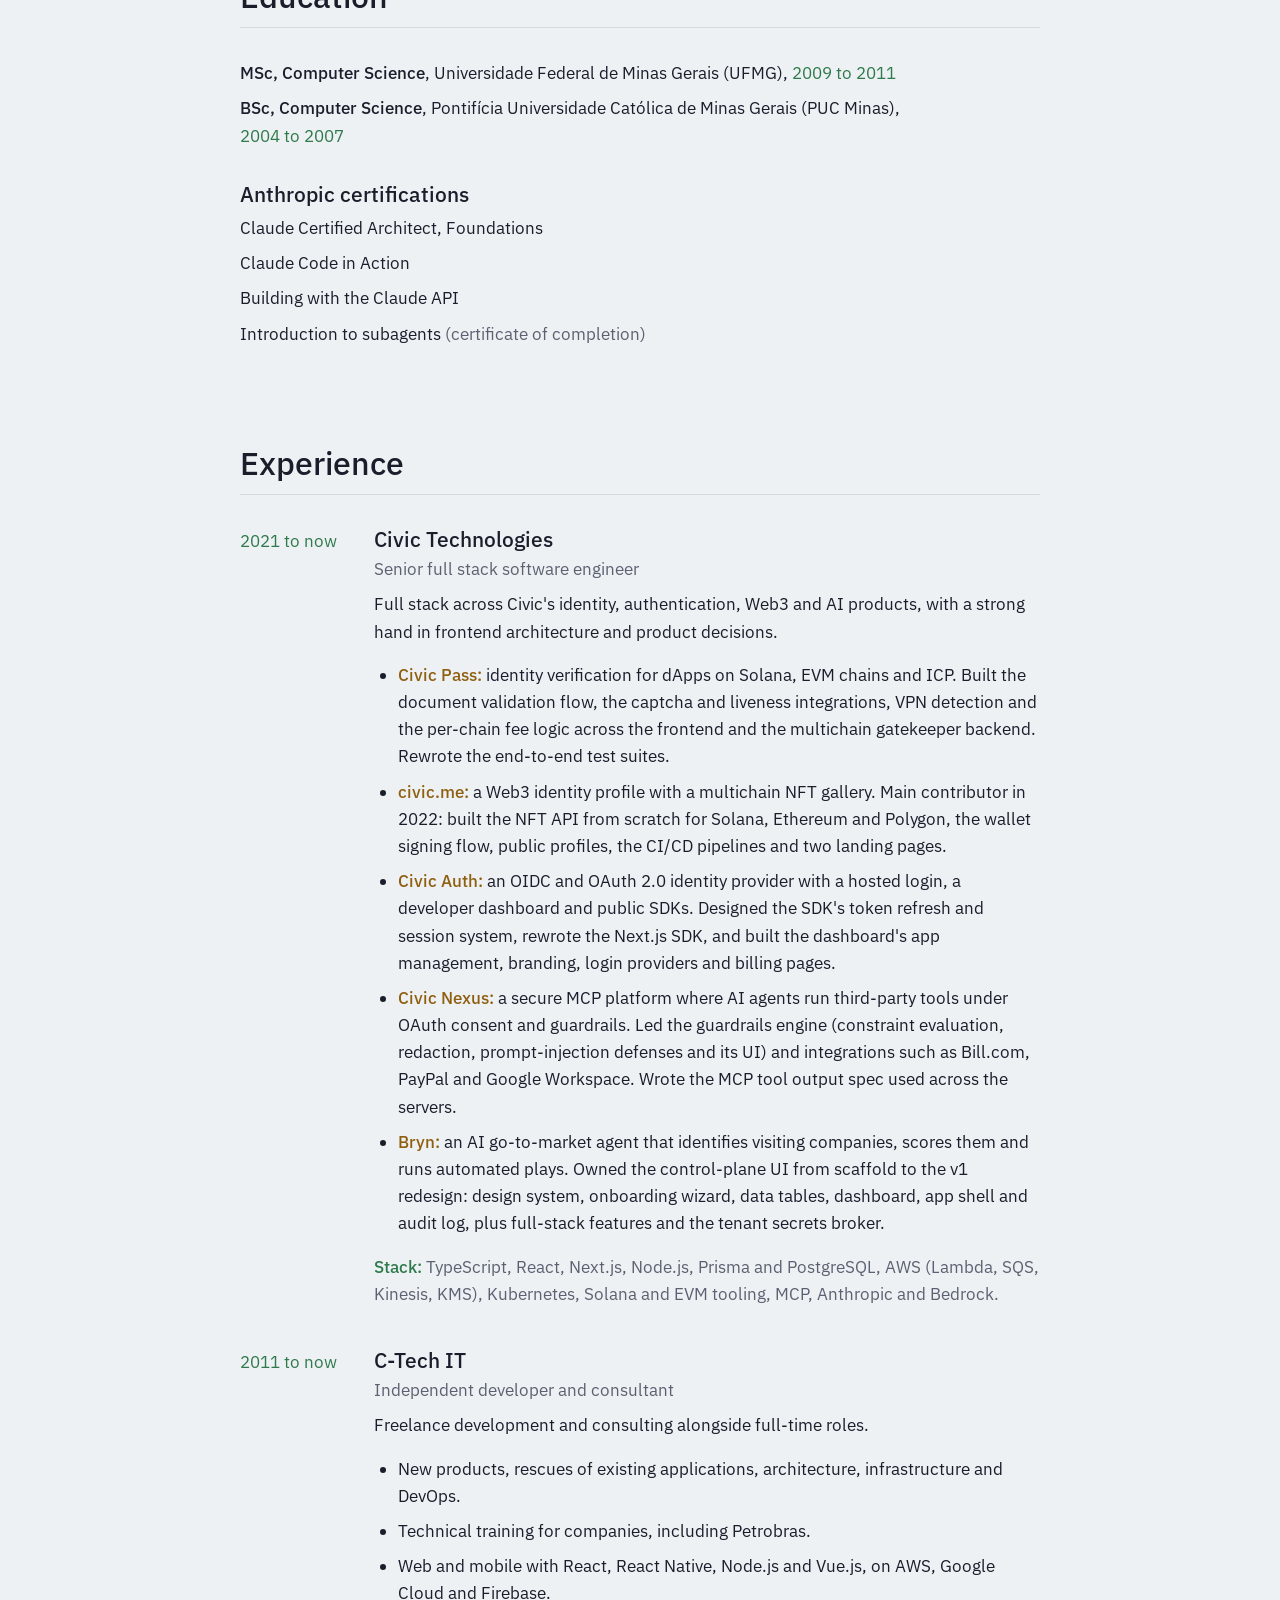
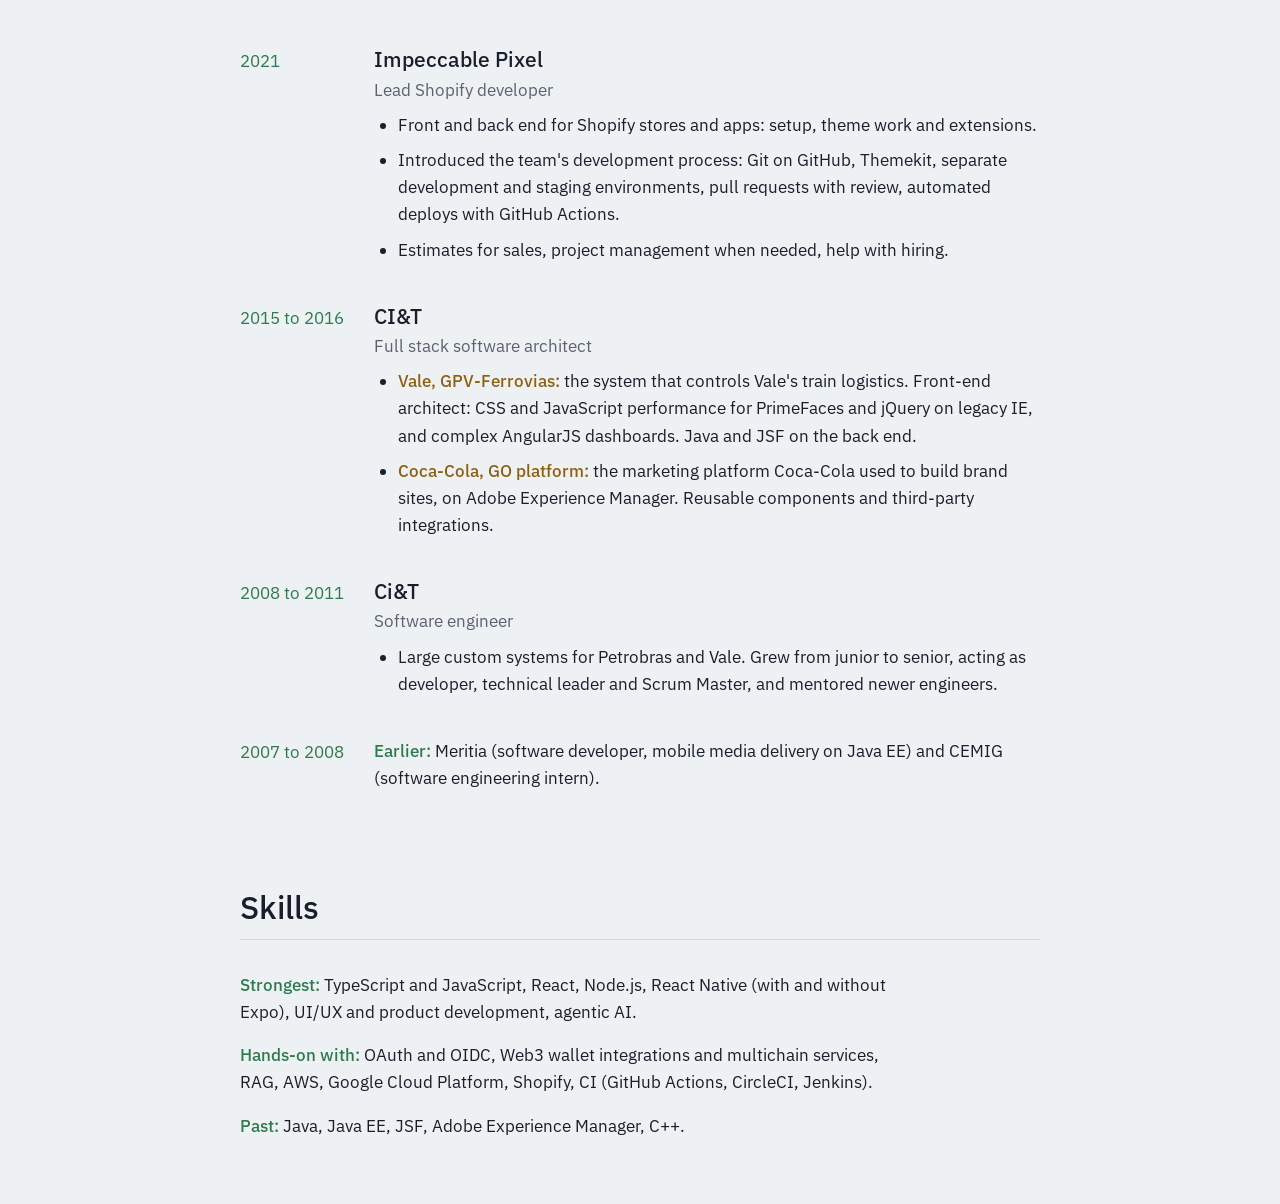
==== commit e2283431: "Deploy site chriteixeira/portfolio@e9ebbd26ccfecbbab6a1ca85a9555cc2ac5eba76" ====
--- a/index.html
+++ b/index.html
@@ -1 +1 @@
-<!DOCTYPE html><html lang="en"><head><script>document.documentElement.classList.add("js");</script><meta charset="utf-8"><meta name="viewport" content="width=device-width, initial-scale=1"><title>Christiano Teixeira, full stack software engineer</title><meta name="description" content="Full stack software engineer in Brazil, building software since 2007. TypeScript, React, Node.js, React Native and agentic AI. Fully remote, available for part-time and freelance work."><link rel="canonical" href="https://chriteixeira.github.io/"><meta name="theme-color" content="#EEF1F4" media="(prefers-color-scheme: light)"><meta name="theme-color" content="#13161F" media="(prefers-color-scheme: dark)"><meta property="og:type" content="website"><meta property="og:url" content="https://chriteixeira.github.io/"><meta property="og:title" content="Christiano Teixeira, full stack software engineer"><meta property="og:description" content="Full stack software engineer in Brazil, building software since 2007. TypeScript, React, Node.js, React Native and agentic AI. Fully remote, available for part-time and freelance work."><meta property="og:image" content="https://chriteixeira.github.io/og.png"><meta property="og:image:width" content="1200"><meta property="og:image:height" content="630"><meta property="og:image:alt" content="Christiano Teixeira, full stack software engineer"><meta name="twitter:card" content="summary_large_image"><meta name="twitter:title" content="Christiano Teixeira, full stack software engineer"><meta name="twitter:description" content="Full stack software engineer in Brazil, building software since 2007. TypeScript, React, Node.js, React Native and agentic AI. Fully remote, available for part-time and freelance work."><meta name="twitter:image" content="https://chriteixeira.github.io/og.png"><link rel="icon" type="image/svg+xml" href="/favicon.svg"><link rel="apple-touch-icon" href="/apple-touch-icon.png"><link rel="preload" href="/_astro/ibm-plex-sans-latin-400-normal.CDDApCn2.woff2" as="font" type="font/woff2" crossorigin><link rel="preload" href="/_astro/jetbrains-mono-latin-400-normal.V6pRDFza.woff2" as="font" type="font/woff2" crossorigin><link rel="stylesheet" href="/_astro/index.CBc_p1ye.css"></head><body><div class="page"><div class="hero"><header class="header" data-astro-cid-nen7h5rs><div class="header__line" data-astro-cid-nen7h5rs><h1 data-astro-cid-nen7h5rs>Christiano Teixeira</h1><ul class="social bare-list" aria-label="Profiles" data-astro-cid-y2qsmizv><li data-astro-cid-y2qsmizv><a href="https://www.linkedin.com/in/chriteixeira" aria-label="LinkedIn profile" data-astro-cid-y2qsmizv><svg viewBox="0 0 24 24" width="20" height="20" aria-hidden="true" focusable="false" data-astro-cid-y2qsmizv><path d="M20.45 20.45h-3.56v-5.57c0-1.33-.02-3.04-1.85-3.04-1.85 0-2.14 1.45-2.14 2.94v5.67H9.35V9h3.41v1.56h.05c.48-.9 1.64-1.85 3.37-1.85 3.6 0 4.27 2.37 4.27 5.46v6.28zM5.34 7.43a2.06 2.06 0 1 1 0-4.13 2.06 2.06 0 0 1 0 4.13zM7.12 20.45H3.56V9h3.56v11.45zM22.22 0H1.77C.79 0 0 .77 0 1.73v20.54C0 23.23.79 24 1.77 24h20.45c.98 0 1.78-.77 1.78-1.73V1.73C24 .77 23.2 0 22.22 0z" data-astro-cid-y2qsmizv></path></svg></a></li><li data-astro-cid-y2qsmizv><a href="https://github.com/chriteixeira" aria-label="GitHub profile" data-astro-cid-y2qsmizv><svg viewBox="0 0 16 16" width="20" height="20" aria-hidden="true" focusable="false" data-astro-cid-y2qsmizv><path d="M8 0C3.58 0 0 3.58 0 8c0 3.54 2.29 6.53 5.47 7.59.4.07.55-.17.55-.38 0-.19-.01-.82-.01-1.49-2.01.37-2.53-.49-2.69-.94-.09-.23-.48-.94-.82-1.13-.28-.15-.68-.52-.01-.53.63-.01 1.08.58 1.23.82.72 1.21 1.87.87 2.33.66.07-.52.28-.87.51-1.07-1.78-.2-3.64-.89-3.64-3.95 0-.87.31-1.59.82-2.15-.08-.2-.36-1.02.08-2.12 0 0 .67-.21 2.2.82.64-.18 1.32-.27 2-.27.68 0 1.36.09 2 .27 1.53-1.04 2.2-.82 2.2-.82.44 1.1.16 1.92.08 2.12.51.56.82 1.27.82 2.15 0 3.07-1.87 3.75-3.65 3.95.29.25.54.73.54 1.48 0 1.07-.01 1.93-.01 2.2 0 .21.15.46.55.38A8.01 8.01 0 0 0 16 8c0-4.42-3.58-8-8-8z" data-astro-cid-y2qsmizv></path></svg></a></li></ul></div><p class="header__title" data-astro-cid-nen7h5rs>Full stack software engineer</p></header><section class="term no-print" aria-label="Agent terminal"><div class="term__bar"><span class="term__title">christiano@portfolio: ~</span> <span class="term__status"><span class="term__skip" hidden>press any key to skip</span><span class="term__ready">chris-agent: ready</span></span></div><div class="term__screen" tabindex="0"><div class="term__static"><p class="line line--boot">Last build: 2026-11-16</p><p class="line line--boot">[agent-runtime] Loaded profile for <span class="boot__name">Christiano Teixeira</span> (full stack software engineer).</p><p class="line line--user"><span class="ps1" aria-hidden="true">❯</span>Tell me about Christiano Teixeira.</p><p class="line line--tool">Reading profile.pdf<span class="line__time"> (0.7s)</span></p><p class="line line--tool">Checking github.com/chriteixeira<span class="line__time"> (0.7s)</span></p><section class="digest" aria-label="Profile digest"><div class="digest__head"><span class="digest__title">Profile // Christiano Teixeira</span> <span class="digest__meta">Brazil / remote, UTC-3</span></div><div class="digest__body"><p class="line line--agent">Christiano Teixeira, full stack software engineer in Brazil, building software since 2007.</p><p class="line line--agent">Senior engineer at Civic since 2021: identity verification, authentication, Web3 and AI products, including a secure MCP platform for agents and an AI go-to-market tool.</p><p class="line line--agent">Strongest in TypeScript, React, Node.js and React Native, UI and product work, and agentic AI.</p><p class="line line--fact"><span class="fact__label">Core stack:</span> TypeScript, React, Node.js, React Native</p><p class="line line--fact"><span class="fact__label">Building since:</span> 2007</p><p class="line line--fact"><span class="fact__label">Current:</span> Civic, senior full stack, 2021 to now</p><p class="line line--fact"><span class="fact__label">Availability:</span> Remote, part-time or freelance now</p><p class="line line--fact"><span class="fact__label">Education:</span> MSc in Computer Science (UFMG), BSc (PUC Minas)</p></div></section><p class="prompt" aria-hidden="true"><span class="ps1">❯</span><span class="prompt__hint">/ for commands</span></p></div><div class="term__app"><div class="term__log" aria-hidden="true"></div><div class="term__live" role="log" aria-live="polite"></div><div class="term__active"></div><div class="prompt prompt--live" hidden><span class="ps1" aria-hidden="true">❯</span><input class="prompt__input" id="agent-input" name="agent-input" type="text" autocomplete="off" autocapitalize="off" autocorrect="off" spellcheck="false" enterkeyhint="send" aria-label="Ask the agent" aria-describedby="agent-hint"><button class="prompt__slash" type="button">/ for commands</button></div><button class="hint" id="agent-hint" type="button" tabindex="-1" hidden></button><ul class="menu" aria-label="Commands" hidden></ul></div></div><nav class="quickrun" aria-label="Quick run"><span class="quickrun__label" aria-hidden="true">Quick run:</span><button class="quickrun__run" type="button" data-command="about" aria-keyshortcuts="1"><span class="quickrun__key" aria-hidden="true">[1]</span> about</button><button class="quickrun__run" type="button" data-command="education" aria-keyshortcuts="2"><span class="quickrun__key" aria-hidden="true">[2]</span> education</button><button class="quickrun__run" type="button" data-command="experience" aria-keyshortcuts="3"><span class="quickrun__key" aria-hidden="true">[3]</span> experience</button><button class="quickrun__run" type="button" data-command="skills" aria-keyshortcuts="4"><span class="quickrun__key" aria-hidden="true">[4]</span> skills</button><button class="quickrun__run quickrun__run--quiet" type="button" data-command="clear">clear</button><span class="quickrun__end"><span class="quickrun__tab">Tab to complete</span><a class="quickrun__page" href="#about">Full profile</a></span></nav><script type="application/json" id="agent-data">{"agent":{"runtime":{"text":"[agent-runtime] Loaded profile for Christiano Teixeira (full stack software engineer).","highlight":"Christiano Teixeira"},"question":"Tell me about Christiano Teixeira.","tools":["Reading profile.pdf","Checking github.com/chriteixeira"],"answer":["Christiano Teixeira, full stack software engineer in Brazil, building software since 2007.","Senior engineer at Civic since 2021: identity verification, authentication, Web3 and AI products, including a secure MCP platform for agents and an AI go-to-market tool.","Strongest in TypeScript, React, Node.js and React Native, UI and product work, and agentic AI."],"panel":{"title":"Profile // Christiano Teixeira","meta":"Brazil / remote, UTC-3"},"facts":[{"label":"Core stack","value":"TypeScript, React, Node.js, React Native"},{"label":"Building since","value":"2007"},{"label":"Current","value":"Civic, senior full stack, 2021 to now","role":"senior full stack"},{"label":"Availability","value":"Remote, part-time or freelance now"},{"label":"Education","value":"MSc in Computer Science (UFMG), BSc (PUC Minas)"}],"quickRun":[{"command":"about","label":"about"},{"command":"education","label":"education"},{"command":"experience","label":"experience"},{"command":"skills","label":"skills"}],"colourNames":["Civic Pass","civic.me","Civic Auth","Civic Nexus","Bryn","GPV-Ferrovias","GO platform"]},"lastBuild":"Last build: 2026-11-16","intents":[{"kind":"simple","id":"meta","stems":[{"text":"are you real"},{"text":"are you a bot"},{"text":"are you human"},{"text":"real ai"},{"text":"which model"},{"text":"chatgpt"},{"text":"gpt"},{"text":"voce e real"},{"text":"e um bot"}],"hint":"Wondering if I'm real? Tab for the honest answer.","answer":{"kind":"text","text":"I'm a script, not a model. Every answer here was written by Christiano. No API, no cost, no hallucinations."},"followUps":[{"label":"How this site was built","target":{"kind":"reply","reply":"site"}},{"label":"His real AI work","target":{"kind":"reply","reply":"ai"}},{"label":"Who is he","target":{"kind":"command","command":"about"}}]},{"kind":"simple","id":"compensation","stems":[{"text":"salary"},{"text":"salar"},{"text":"rate"},{"text":"compensation"},{"text":"pay","whole":true},{"text":"he charge"},{"text":"you charge"},{"text":"salario"},{"text":"remunera"},{"text":"valor hora"},{"text":"quanto cobra"}],"hint":"Asking about rates or salary? Tab for the short answer.","answer":{"kind":"text","text":"Not in my context window. Compensation is a conversation with him, and he answers messages on LinkedIn quickly."},"followUps":[{"label":"Open his LinkedIn","target":{"kind":"command","command":"links"}},{"label":"Check his availability first","target":{"kind":"reply","reply":"availability"}}]},{"kind":"simple","id":"availability","stems":[{"text":"available"},{"text":"availab"},{"text":"remote"},{"text":"relocat"},{"text":"timezone"},{"text":"time zone"},{"text":"location"},{"text":"located"},{"text":"based"},{"text":"where is he"},{"text":"where does he"},{"text":"where he is"},{"text":"where are you"},{"text":"where is christiano"},{"text":"visa"},{"text":"full time"},{"text":"part time"},{"text":"freelanc"},{"text":"contract"},{"text":"disponivel"},{"text":"remoto"},{"text":"onde mora"},{"text":"onde ele mora"},{"text":"onde fica"},{"text":"onde ele fica"},{"text":"de onde"},{"text":"mora"},{"text":"fuso"}],"hint":"Checking where he is and how he works? Tab for availability.","answer":{"kind":"reply","reply":"availability"},"followUps":[{"label":"Reach him on LinkedIn","target":{"kind":"command","command":"links"}},{"label":"See his experience first","target":{"kind":"command","command":"experience"}}]},{"kind":"simple","id":"civic","stems":[{"text":"civic"},{"text":"nexus"},{"text":"bryn"},{"text":"civic auth"},{"text":"civic pass"},{"text":"go to market"}],"hint":"Asking about Civic? Tab for what he did there.","answer":{"kind":"reply","reply":"civic"},"followUps":[{"label":"The full timeline","target":{"kind":"command","command":"experience"}},{"label":"His AI work in more detail","target":{"kind":"reply","reply":"ai"}},{"label":"How to reach him","target":{"kind":"command","command":"links"}}]},{"kind":"tech","id":"tech","hintPattern":"Asking about {term}? Tab for a straight answer.","terms":[{"term":"React Native","stems":[{"text":"react native"}],"answer":{"kind":"text","text":"Yes: React Native, with and without Expo. Mobile goes back to his first job in 2007."}},{"term":"mobile","stems":[{"text":"mobile"}],"answer":{"kind":"text","text":"Yes: React Native, with and without Expo. Mobile goes back to his first job in 2007."}},{"term":"React","stems":[{"text":"react"}],"answer":{"kind":"text","text":"Yes, his strongest ground: TypeScript, React and Node.js in production for years, with a long frontend and product focus."}},{"term":"TypeScript","stems":[{"text":"typescript"}],"answer":{"kind":"text","text":"Yes, his strongest ground: TypeScript, React and Node.js in production for years, with a long frontend and product focus."}},{"term":"JavaScript","stems":[{"text":"javascript"}],"answer":{"kind":"text","text":"Yes, his strongest ground: TypeScript, React and Node.js in production for years, with a long frontend and product focus."}},{"term":"Node.js","stems":[{"text":"node"}],"answer":{"kind":"text","text":"Yes, his strongest ground: TypeScript, React and Node.js in production for years, with a long frontend and product focus."}},{"term":"Next.js","stems":[{"text":"next js"},{"text":"nextjs"}],"answer":{"kind":"text","text":"Yes, in production at Civic."}},{"term":"Vue","stems":[{"text":"vue"}],"answer":{"kind":"text","text":"Yes, from freelance work alongside React."}},{"term":"Python","stems":[{"text":"python"}],"answer":{"kind":"text","text":"Newer, from side projects."}},{"term":"Java","stems":[{"text":"java"}],"answer":{"kind":"text","text":"Earlier years, not current: Java, Java EE and JSF at Meritia, Ci&T and CI&T."}},{"term":"Rust","stems":[{"text":"rust"}],"answer":{"kind":"text","text":"Not in his stack. He would say so in an interview too."}},{"term":"Go","stems":[{"text":"golang"}],"answer":{"kind":"text","text":"Not in his stack. He would say so in an interview too."}},{"term":"Go","stems":[{"text":"go","whole":true}],"answer":{"kind":"text","text":"Not in his stack. He would say so in an interview too."}},{"term":"Web3","stems":[{"text":"web3"}],"answer":{"kind":"text","text":"Yes: wallet integrations and multichain services at Civic, plus a Web2 and Web3 authentication platform."}},{"term":"Solana","stems":[{"text":"solana"}],"answer":{"kind":"text","text":"Yes: wallet integrations and multichain services at Civic, plus a Web2 and Web3 authentication platform."}},{"term":"Ethereum","stems":[{"text":"ethereum"}],"answer":{"kind":"text","text":"Yes: wallet integrations and multichain services at Civic, plus a Web2 and Web3 authentication platform."}},{"term":"MCP","stems":[{"text":"mcp"}],"answer":{"kind":"reply","reply":"ai"}},{"term":"AI","stems":[{"text":"ai","whole":true}],"answer":{"kind":"reply","reply":"ai"}},{"term":"agents","stems":[{"text":"agent"}],"answer":{"kind":"reply","reply":"ai"}},{"term":"LLMs","stems":[{"text":"llm"}],"answer":{"kind":"reply","reply":"ai"}},{"term":"Claude","stems":[{"text":"claude"}],"answer":{"kind":"reply","reply":"ai"}},{"term":"OpenAI","stems":[{"text":"openai"}],"answer":{"kind":"reply","reply":"ai"}},{"term":"Shopify","stems":[{"text":"shopify"}],"answer":{"kind":"text","text":"Yes: lead Shopify developer in 2021, themes, apps and the team's delivery process."}},{"term":"AWS","stems":[{"text":"aws"}],"answer":{"kind":"text","text":"Yes: AWS at Civic, Google Cloud and Firebase on freelance work."}},{"term":"Firebase","stems":[{"text":"firebase"}],"answer":{"kind":"text","text":"Yes: AWS at Civic, Google Cloud and Firebase on freelance work."}},{"term":"GCP","stems":[{"text":"gcp"}],"answer":{"kind":"text","text":"Yes: AWS at Civic, Google Cloud and Firebase on freelance work."}},{"term":"Google Cloud","stems":[{"text":"google cloud"}],"answer":{"kind":"text","text":"Yes: AWS at Civic, Google Cloud and Firebase on freelance work."}},{"term":"Angular","stems":[{"text":"angular"}],"answer":{"kind":"text","text":"2015 to 2016 at CI&T, not current."}},{"term":"AEM","stems":[{"text":"aem"}],"answer":{"kind":"text","text":"2015 to 2016 at CI&T, not current."}}],"followUps":[{"label":"All skill groups","target":{"kind":"command","command":"skills"}},{"label":"What he has built","target":{"kind":"command","command":"projects"}}]},{"kind":"simple","id":"cv","stems":[{"text":"cv","whole":true},{"text":"resume"},{"text":"resum"},{"text":"curricul"},{"text":"curriculo"}],"hint":"Looking for a CV? Tab for the link.","answer":{"kind":"text","text":"His CV lives on LinkedIn: https://www.linkedin.com/in/chriteixeira"},"followUps":[{"label":"How to reach him","target":{"kind":"command","command":"links"}},{"label":"The experience timeline here","target":{"kind":"command","command":"experience"}}]},{"kind":"simple","id":"contact","stems":[{"text":"contact"},{"text":"email"},{"text":"e mail"},{"text":"reach"},{"text":"linkedin"},{"text":"github"},{"text":"hire"},{"text":"hiring"},{"text":"talk"},{"text":"call"},{"text":"contato"},{"text":"contratar"},{"text":"falar"}],"hint":"Want to reach him? Tab for contact details.","answer":{"kind":"command","command":"links"},"followUps":[{"label":"Read about him first","target":{"kind":"command","command":"about"}},{"label":"See his projects","target":{"kind":"command","command":"projects"}}]},{"kind":"simple","id":"about","stems":[{"text":"who"},{"text":"about him"},{"text":"about christiano"},{"text":"himself"},{"text":"bio"},{"text":"background"},{"text":"quem"},{"text":"sobre"}],"hint":"Want to know who he is? Tab for the short version.","answer":{"kind":"command","command":"about"},"followUps":[{"label":"Where he has worked","target":{"kind":"command","command":"experience"}},{"label":"His side projects","target":{"kind":"reply","reply":"side"}},{"label":"How to reach him","target":{"kind":"command","command":"links"}}]},{"kind":"simple","id":"education","stems":[{"text":"educat"},{"text":"degree"},{"text":"universit"},{"text":"college"},{"text":"studied"},{"text":"study"},{"text":"studies"},{"text":"msc"},{"text":"masters"},{"text":"master s"},{"text":"bsc"},{"text":"bachelor"},{"text":"graduat"},{"text":"phd","whole":true},{"text":"certif"},{"text":"academic"},{"text":"formacao"},{"text":"faculdade"},{"text":"universidade"},{"text":"mestrado"},{"text":"graduacao"},{"text":"estudou"},{"text":"estudo"},{"text":"diploma"}],"hint":"Asking about his education? Tab for degrees and certifications.","answer":{"kind":"text","text":"MSc in Computer Science from UFMG (2009 to 2011) and BSc in Computer Science from PUC Minas (2004 to 2007). Four Anthropic certifications: Claude Certified Architect Foundations, Claude Code in Action, Building with the Claude API, Introduction to subagents."},"followUps":[{"label":"The full list","target":{"kind":"command","command":"education"}},{"label":"His skills","target":{"kind":"command","command":"skills"}},{"label":"Where he has worked","target":{"kind":"command","command":"experience"}}]},{"kind":"simple","id":"experience","stems":[{"text":"experienc"},{"text":"experienci"},{"text":"career"},{"text":"work history"},{"text":"worked"},{"text":"work","whole":true},{"text":"companies"},{"text":"company"},{"text":"employ"},{"text":"job"},{"text":"role"},{"text":"carreira"},{"text":"empresa"},{"text":"trabalh"},{"text":"cargo"}],"hint":"Looking for where he has worked? Tab to see it.","answer":{"kind":"text","text":"Four chapters: Civic since 2021 (identity, auth, Web3, AI), independent consulting since 2011, CI&T as a software architect (2015 to 2016), and Ci&T as an engineer (2008 to 2011)."},"followUps":[{"label":"Show the full timeline","target":{"kind":"command","command":"experience"}},{"label":"What he did at Civic","target":{"kind":"reply","reply":"civic"}},{"label":"His skills instead","target":{"kind":"command","command":"skills"}}]},{"kind":"simple","id":"projects","stems":[{"text":"project"},{"text":"projeto"},{"text":"built"},{"text":"build"},{"text":"portfolio"},{"text":"side project"},{"text":"open source"},{"text":"repo"},{"text":"construiu"}],"hint":"Asking about what he has built? Tab for his projects.","answer":{"kind":"text","text":"At work: the guardrails system of an MCP platform, the frontend of an AI go-to-market product, and a Web2 and Web3 auth platform. On his own: a coding-agent orchestrator and a Telegram agent for tennis coaches. None are public yet."},"followUps":[{"label":"The project list","target":{"kind":"command","command":"projects"}},{"label":"The AI side projects","target":{"kind":"reply","reply":"side"}},{"label":"Ask on LinkedIn for a walkthrough","target":{"kind":"command","command":"links"}}]},{"kind":"simple","id":"skills","stems":[{"text":"skill"},{"text":"stack"},{"text":"tech"},{"text":"technolog"},{"text":"language"},{"text":"framework"},{"text":"tool"},{"text":"habilidade"},{"text":"tecnologia"},{"text":"linguagem"},{"text":"ferramenta"}],"hint":"Asking about his stack? Tab for skills.","answer":{"kind":"text","text":"Strongest in TypeScript, React, Node.js and React Native, in UI and product work, and in agentic AI. Hands-on with OAuth, Web3, RAG, AWS, GCP, Shopify and CI. Java and AEM are from earlier years."},"followUps":[{"label":"All skill groups","target":{"kind":"command","command":"skills"}},{"label":"What he has built with them","target":{"kind":"command","command":"projects"}}]},{"kind":"simple","id":"greeting","stems":[{"text":"hi","whole":true},{"text":"hello"},{"text":"hey"},{"text":"yo","whole":true},{"text":"oi","whole":true},{"text":"ola"},{"text":"bom dia"},{"text":"boa tarde"},{"text":"boa noite"}],"answer":{"kind":"text","text":"Hi. I'm a scripted agent: I know what Christiano wrote here and nothing else."},"followUps":[{"label":"Who is he","target":{"kind":"command","command":"about"}},{"label":"Where has he worked","target":{"kind":"command","command":"experience"}},{"label":"How to reach him","target":{"kind":"command","command":"links"}}],"maxTokens":3},{"kind":"simple","id":"thanks","stems":[{"text":"thank"},{"text":"thx"},{"text":"obrigad"},{"text":"valeu"}],"answer":{"kind":"text","text":"You're welcome. LinkedIn is the fastest way to reach him: https://www.linkedin.com/in/chriteixeira"},"followUps":[{"label":"Check his availability","target":{"kind":"reply","reply":"availability"}},{"label":"See his projects","target":{"kind":"command","command":"projects"}}]}],"replies":{"availability":"Based in Brazil, UTC-3. Prefers fully remote roles. Available now for part-time and freelance work.","civic":"Civic, 2021 to now, senior full stack engineer. Identity verification and Web3 profiles (Civic Pass, civic.me), an authentication platform (Civic Auth), a secure MCP platform for AI agents (Civic Nexus, where he led the guardrails engine) and an AI go-to-market agent (Bryn, where he owned the UI).","ai":"At Civic he led the guardrails engine and the third-party integrations of a secure MCP platform for AI agents, and built the control-plane UI of an AI go-to-market agent. On his own: a coding-agent orchestrator and a Telegram LLM agent. Anthropic certified: architect foundations, Claude Code, Claude API.","side":"Two side projects, both private for now: a coding-agent orchestrator that routes tasks across agent CLIs with a planner model, and a Telegram bot that turns tennis coaches' voice notes into structured training logs with an LLM.","site":"Astro and TypeScript, hand-written CSS, and a scripted agent with no model behind it. The repo is private for now."},"starters":[{"label":"Who is he","target":{"kind":"command","command":"about"}},{"label":"Where has he worked","target":{"kind":"command","command":"experience"}},{"label":"How to reach him","target":{"kind":"command","command":"links"}}],"messages":{"unknown":"{input}: not in my context window. I only know what he wrote.","dismiss":"Ok. Ask me something else, or type / for commands.","ready":"chris-agent: ready","fullProfile":"Full profile","thinking":"Thinking…"},"commands":[{"name":"about","description":"Who he is","primary":true,"output":["Christiano Teixeira, full stack software engineer in Brazil, building software since 2007.","Senior engineer at Civic since 2021: identity verification, authentication, Web3 and AI products, including a secure MCP platform for agents and an AI go-to-market tool.","Strongest in TypeScript, React, Node.js and React Native, UI and product work, and agentic AI.","Based in Brazil, UTC-3. Prefers fully remote roles. Available now for part-time and freelance work."]},{"name":"education","description":"Degrees and certifications","primary":true,"output":[[{"text":"MSc, Computer Science, "},{"text":"UFMG (Universidade Federal de Minas Gerais)","cls":"role"},{"text":", "},{"text":"2009 to 2011","cls":"date"}],[{"text":"BSc, Computer Science, "},{"text":"PUC Minas (Pontifícia Universidade Católica de Minas Gerais)","cls":"role"},{"text":", "},{"text":"2004 to 2007","cls":"date"}],"Anthropic certifications:",[{"text":"Claude Certified Architect, Foundations"}],[{"text":"Claude Code in Action"}],[{"text":"Building with the Claude API"}],[{"text":"Introduction to subagents "},{"text":"(certificate of completion)","cls":"role"}]]},{"name":"experience","description":"Where he has worked","primary":true,"output":[[{"text":"2021 to now","cls":"date"},{"text":"   "},{"text":"Civic Technologies"},{"text":", "},{"text":"Senior full stack software engineer","cls":"role"}],[{"text":"2011 to now","cls":"date"},{"text":"   "},{"text":"C-Tech IT"},{"text":", "},{"text":"Independent developer and consultant","cls":"role"}],[{"text":"2021","cls":"date"},{"text":"          "},{"text":"Impeccable Pixel"},{"text":", "},{"text":"Lead Shopify developer","cls":"role"}],[{"text":"2015 to 2016","cls":"date"},{"text":"  "},{"text":"CI&T"},{"text":", "},{"text":"Full stack software architect","cls":"role"}],[{"text":"2008 to 2011","cls":"date"},{"text":"  "},{"text":"Ci&T"},{"text":", "},{"text":"Software engineer","cls":"role"}],[{"text":"2007 to 2008","cls":"date"},{"text":"  "},{"text":"Meritia"},{"text":", "},{"text":"Software developer","cls":"role"}],[{"text":"2007","cls":"date"},{"text":"          "},{"text":"CEMIG"},{"text":", "},{"text":"Software engineering intern","cls":"role"}],"[Full detail below, in Experience](#experience)"]},{"name":"skills","description":"What he works with","primary":true,"output":[[{"text":"Strongest:","cls":"label"},{"text":" TypeScript and JavaScript, React, Node.js, React Native (with and without Expo), UI/UX and product development, agentic AI."}],[{"text":"Hands-on with:","cls":"label"},{"text":" OAuth and OIDC, Web3 wallet integrations and multichain services, RAG, AWS, Google Cloud Platform, Shopify, CI (GitHub Actions, CircleCI, Jenkins)."}],[{"text":"Past:","cls":"label"},{"text":" Java, Java EE, JSF, Adobe Experience Manager, C++."}],"Strongest in TypeScript, React, Node.js and React Native, in UI and product work, and in agentic AI. Hands-on with OAuth, Web3, RAG, AWS, GCP, Shopify and CI. Java and AEM are from earlier years."]},{"name":"links","description":"LinkedIn, GitHub, availability","primary":true,"output":["Based in Brazil, UTC-3. Prefers fully remote roles. Available now for part-time and freelance work.",[{"text":"LinkedIn (also holds his CV):","cls":"muted"},{"text":" "},{"text":"linkedin.com/in/chriteixeira","href":"https://www.linkedin.com/in/chriteixeira"}],[{"text":"GitHub:","cls":"muted"},{"text":" "},{"text":"github.com/chriteixeira","href":"https://github.com/chriteixeira"}]]},{"name":"projects","description":"What he has built","primary":false,"output":["Civic Nexus guardrails: Guardrails system for a platform that connects AI agents to external services over MCP.","Bryn frontend: AI-powered go-to-market platform.","Civic Auth: Authentication for Web2 and Web3 apps, secure and flexible flows for both.","Coding-agent orchestrator: Routes coding tasks across agent CLIs (Claude Code, Codex, and others) driven by a planner model.","Tennis training log agent: Telegram bot that takes coaches' voice or text reports, extracts structured training metrics with an LLM, asks for missing fields, and stores the log.","This site: A scripted agent CLI with a real page underneath.","None of these are public right now. Ask him on LinkedIn for a walkthrough."]},{"name":"cv","description":"His CV, on LinkedIn","primary":false,"output":["His CV lives on LinkedIn: https://www.linkedin.com/in/chriteixeira"]},{"name":"help","description":"This list","primary":false,"output":["/about       Who he is","/education   Degrees and certifications","/experience  Where he has worked","/skills      What he works with","/links       LinkedIn, GitHub, availability","/projects    What he has built","/cv          His CV, on LinkedIn","/help        This list","/clear       Clear the screen","/replay      Replay the intro"]},{"name":"clear","description":"Clear the screen","primary":false,"output":[]},{"name":"replay","description":"Replay the intro","primary":false,"output":[]}]}</script></section><script type="module" src="/_astro/AgentHero.astro_astro_type_script_index_0_lang._un9__4z.js"></script><div class="hero__sentinel" aria-hidden="true"></div></div><div class="topbar no-print" aria-hidden="true" data-astro-cid-h7lskm3e><div class="topbar__inner" data-astro-cid-h7lskm3e><div class="topbar__id" data-astro-cid-h7lskm3e><p class="topbar__name" data-astro-cid-h7lskm3e>Christiano Teixeira</p><p class="topbar__title" data-astro-cid-h7lskm3e>Full stack software engineer</p></div><ul class="social bare-list" aria-label="Profiles" data-astro-cid-y2qsmizv><li data-astro-cid-y2qsmizv><a href="https://www.linkedin.com/in/chriteixeira" aria-label="LinkedIn profile" data-astro-cid-y2qsmizv><svg viewBox="0 0 24 24" width="20" height="20" aria-hidden="true" focusable="false" data-astro-cid-y2qsmizv><path d="M20.45 20.45h-3.56v-5.57c0-1.33-.02-3.04-1.85-3.04-1.85 0-2.14 1.45-2.14 2.94v5.67H9.35V9h3.41v1.56h.05c.48-.9 1.64-1.85 3.37-1.85 3.6 0 4.27 2.37 4.27 5.46v6.28zM5.34 7.43a2.06 2.06 0 1 1 0-4.13 2.06 2.06 0 0 1 0 4.13zM7.12 20.45H3.56V9h3.56v11.45zM22.22 0H1.77C.79 0 0 .77 0 1.73v20.54C0 23.23.79 24 1.77 24h20.45c.98 0 1.78-.77 1.78-1.73V1.73C24 .77 23.2 0 22.22 0z" data-astro-cid-y2qsmizv></path></svg></a></li><li data-astro-cid-y2qsmizv><a href="https://github.com/chriteixeira" aria-label="GitHub profile" data-astro-cid-y2qsmizv><svg viewBox="0 0 16 16" width="20" height="20" aria-hidden="true" focusable="false" data-astro-cid-y2qsmizv><path d="M8 0C3.58 0 0 3.58 0 8c0 3.54 2.29 6.53 5.47 7.59.4.07.55-.17.55-.38 0-.19-.01-.82-.01-1.49-2.01.37-2.53-.49-2.69-.94-.09-.23-.48-.94-.82-1.13-.28-.15-.68-.52-.01-.53.63-.01 1.08.58 1.23.82.72 1.21 1.87.87 2.33.66.07-.52.28-.87.51-1.07-1.78-.2-3.64-.89-3.64-3.95 0-.87.31-1.59.82-2.15-.08-.2-.36-1.02.08-2.12 0 0 .67-.21 2.2.82.64-.18 1.32-.27 2-.27.68 0 1.36.09 2 .27 1.53-1.04 2.2-.82 2.2-.82.44 1.1.16 1.92.08 2.12.51.56.82 1.27.82 2.15 0 3.07-1.87 3.75-3.65 3.95.29.25.54.73.54 1.48 0 1.07-.01 1.93-.01 2.2 0 .21.15.46.55.38A8.01 8.01 0 0 0 16 8c0-4.42-3.58-8-8-8z" data-astro-cid-y2qsmizv></path></svg></a></li></ul><nav class="topbar__nav" aria-label="Sections" data-astro-cid-h7lskm3e><ul class="topbar__links bare-list" data-astro-cid-h7lskm3e><li data-astro-cid-h7lskm3e><a href="#about" data-astro-cid-h7lskm3e>About</a></li><li data-astro-cid-h7lskm3e><a href="#education" data-astro-cid-h7lskm3e>Education</a></li><li data-astro-cid-h7lskm3e><a href="#experience" data-astro-cid-h7lskm3e>Experience</a></li><li data-astro-cid-h7lskm3e><a href="#skills" data-astro-cid-h7lskm3e>Skills</a></li></ul></nav></div></div><script type="module">function e(e,t,n,r){return!e&&t&&r>n?`about`:e&&!t&&r<n?`top`:null}function t(e){return e.getBoundingClientRect().bottom<0}function n(e){let t=Number.parseFloat(getComputedStyle(document.documentElement).scrollPaddingTop),n=Number.parseFloat(getComputedStyle(e).scrollMarginTop),r=e.getBoundingClientRect().top+window.scrollY-(Number.isNaN(t)?0:t)-(Number.isNaN(n)?0:n),i=document.documentElement.scrollHeight-window.innerHeight;return Math.max(0,Math.min(Math.round(r),i))}function r(r,i){let a=window.matchMedia(`(prefers-reduced-motion: reduce)`),o=`onscrollend`in window,s,c=window.scrollY,l=!1,u=0,d=()=>{window.clearTimeout(u),window.removeEventListener(`scrollend`,d),l=!1,c=window.scrollY,s=t(r)},f=()=>{window.clearTimeout(u),window.removeEventListener(`scrollend`,d),l=!0,o&&window.addEventListener(`scrollend`,d),u=window.setTimeout(d,o?2e3:700)},p=e=>{let t=e===`about`?n(i):0;Math.abs(t-window.scrollY)<1||(a.matches?(window.scrollTo({top:t,behavior:`auto`}),d()):(f(),window.scrollTo({top:t,behavior:`smooth`})))};return document.addEventListener(`click`,e=>{(e.target instanceof Element?e.target.closest(`a`):null)?.getAttribute(`href`)?.startsWith(`#`)&&f()},{capture:!0}),window.addEventListener(`hashchange`,f),{observe(t){if(l)return;let n=window.scrollY,r=s===void 0?null:e(s,t,c,n);s=t,c=n,r&&p(r)}}}var i=document.querySelector(`.topbar`),a=document.querySelector(`.hero__sentinel`),o=document.getElementById(`about`);function s(e,t){e.classList.toggle(`is-shown`,t),t?e.removeAttribute(`aria-hidden`):e.setAttribute(`aria-hidden`,`true`)}if(i&&a){let e=o?r(a,o):void 0;new IntersectionObserver(t=>{let n=t.at(-1);if(!n)return;let r=n.rootBounds?.top??0,a=!n.isIntersecting&&n.boundingClientRect.top<r;s(i,a),e?.observe(a)},{rootMargin:`0px 0px 0px 0px`}).observe(a)}</script><main><section class="section section--prose" aria-labelledby="about"><h2 id="about">About</h2><p>I&#39;m a Brazilian software engineer and I&#39;ve been building software since 2007. My background is mostly frontend and mobile, but I like working across the whole stack, taking on hard problems and turning ideas into real products.</p><p>Lately, AI has become a big part of what I do. At Civic we adopted AI early in our development workflow, and later I got to build AI products themselves: a secure MCP platform for agents and an AI go-to-market tool. I&#39;m excited about what it makes possible and skeptical of it as a magic solution. What interests me is using it to solve real problems. On the side I tinker with agent orchestration and LLM tooling.</p><p>Outside work I care about social and environmental issues: reducing poverty, improving access to essential services and opportunities, and protecting the environment. I&#39;m also fond of open source and of projects that do some good.</p><p>I&#39;m based in Brazil (UTC-3), I prefer fully remote roles, and I&#39;m available now for part-time and freelance work.</p></section><section class="section section--prose" aria-labelledby="education" data-astro-cid-ew4vagfh><h2 id="education" data-astro-cid-ew4vagfh>Education</h2><ul class="bare-list" data-astro-cid-ew4vagfh><li data-astro-cid-ew4vagfh><span class="education__degree" data-astro-cid-ew4vagfh>MSc, Computer Science</span>, Universidade Federal de Minas Gerais (UFMG), <span class="date" data-astro-cid-ew4vagfh>2009 to 2011</span></li><li data-astro-cid-ew4vagfh><span class="education__degree" data-astro-cid-ew4vagfh>BSc, Computer Science</span>, Pontifícia Universidade Católica de Minas Gerais (PUC Minas), <span class="date" data-astro-cid-ew4vagfh>2004 to 2007</span></li></ul><h3 class="education__certs" data-astro-cid-ew4vagfh>Anthropic certifications</h3><ul class="bare-list" data-astro-cid-ew4vagfh><li data-astro-cid-ew4vagfh>Claude Certified Architect, Foundations</li><li data-astro-cid-ew4vagfh>Claude Code in Action</li><li data-astro-cid-ew4vagfh>Building with the Claude API</li><li data-astro-cid-ew4vagfh>Introduction to subagents<span class="muted" data-astro-cid-ew4vagfh> (certificate of completion)</span></li></ul></section><section class="section" aria-labelledby="experience" data-astro-cid-bl6cniha><h2 id="experience" data-astro-cid-bl6cniha>Experience</h2><ol class="timeline bare-list" data-astro-cid-bl6cniha><li class="timeline__entry" data-astro-cid-bl6cniha><p class="timeline__date date" data-astro-cid-bl6cniha>2021 to now</p><div class="timeline__body prose" data-astro-cid-bl6cniha><h3 class="timeline__company" data-astro-cid-bl6cniha>Civic Technologies</h3><p class="role" data-astro-cid-bl6cniha>Senior full stack software engineer</p><p data-astro-cid-bl6cniha>Full stack across Civic&#39;s identity, authentication, Web3 and AI products, with a strong hand in frontend architecture and product decisions.</p><ul data-astro-cid-bl6cniha><li data-astro-cid-bl6cniha><span class="name" data-astro-cid-bl6cniha>Civic Pass:</span> identity verification for dApps on Solana, EVM chains and ICP. Built the document validation flow, the captcha and liveness integrations, VPN detection and the per-chain fee logic across the frontend and the multichain gatekeeper backend. Rewrote the end-to-end test suites.</li><li data-astro-cid-bl6cniha><span class="name" data-astro-cid-bl6cniha>civic.me:</span> a Web3 identity profile with a multichain NFT gallery. Main contributor in 2022: built the NFT API from scratch for Solana, Ethereum and Polygon, the wallet signing flow, public profiles, the CI/CD pipelines and two landing pages.</li><li data-astro-cid-bl6cniha><span class="name" data-astro-cid-bl6cniha>Civic Auth:</span> an OIDC and OAuth 2.0 identity provider with a hosted login, a developer dashboard and public SDKs. Designed the SDK&#39;s token refresh and session system, rewrote the Next.js SDK, and built the dashboard&#39;s app management, branding, login providers and billing pages.</li><li data-astro-cid-bl6cniha><span class="name" data-astro-cid-bl6cniha>Civic Nexus:</span> a secure MCP platform where AI agents run third-party tools under OAuth consent and guardrails. Led the guardrails engine (constraint evaluation, redaction, prompt-injection defenses and its UI) and integrations such as Bill.com, PayPal and Google Workspace. Wrote the MCP tool output spec used across the servers.</li><li data-astro-cid-bl6cniha><span class="name" data-astro-cid-bl6cniha>Bryn:</span> an AI go-to-market agent that identifies visiting companies, scores them and runs automated plays. Owned the control-plane UI from scaffold to the v1 redesign: design system, onboarding wizard, data tables, dashboard, app shell and audit log, plus full-stack features and the tenant secrets broker.</li></ul><p class="muted" data-astro-cid-bl6cniha><span class="label" data-astro-cid-bl6cniha>Stack:</span> TypeScript, React, Next.js, Node.js, Prisma and PostgreSQL, AWS (Lambda, SQS, Kinesis, KMS), Kubernetes, Solana and EVM tooling, MCP, Anthropic and Bedrock.</p></div></li><li class="timeline__entry" data-astro-cid-bl6cniha><p class="timeline__date date" data-astro-cid-bl6cniha>2011 to now</p><div class="timeline__body prose" data-astro-cid-bl6cniha><h3 class="timeline__company" data-astro-cid-bl6cniha>C-Tech IT</h3><p class="role" data-astro-cid-bl6cniha>Independent developer and consultant</p><p data-astro-cid-bl6cniha>Freelance development and consulting alongside full-time roles.</p><ul data-astro-cid-bl6cniha><li data-astro-cid-bl6cniha>New products, rescues of existing applications, architecture, infrastructure and DevOps.</li><li data-astro-cid-bl6cniha>Technical training for companies, including Petrobras.</li><li data-astro-cid-bl6cniha>Web and mobile with React, React Native, Node.js and Vue.js, on AWS, Google Cloud and Firebase.</li></ul></div></li><li class="timeline__entry" data-astro-cid-bl6cniha><p class="timeline__date date" data-astro-cid-bl6cniha>2021</p><div class="timeline__body prose" data-astro-cid-bl6cniha><h3 class="timeline__company" data-astro-cid-bl6cniha>Impeccable Pixel</h3><p class="role" data-astro-cid-bl6cniha>Lead Shopify developer</p><ul data-astro-cid-bl6cniha><li data-astro-cid-bl6cniha>Front and back end for Shopify stores and apps: setup, theme work and extensions.</li><li data-astro-cid-bl6cniha>Introduced the team&#39;s development process: Git on GitHub, Themekit, separate development and staging environments, pull requests with review, automated deploys with GitHub Actions.</li><li data-astro-cid-bl6cniha>Estimates for sales, project management when needed, help with hiring.</li></ul></div></li><li class="timeline__entry" data-astro-cid-bl6cniha><p class="timeline__date date" data-astro-cid-bl6cniha>2015 to 2016</p><div class="timeline__body prose" data-astro-cid-bl6cniha><h3 class="timeline__company" data-astro-cid-bl6cniha>CI&amp;T</h3><p class="role" data-astro-cid-bl6cniha>Full stack software architect</p><ul data-astro-cid-bl6cniha><li data-astro-cid-bl6cniha><span class="name" data-astro-cid-bl6cniha>Vale, GPV-Ferrovias:</span> the system that controls Vale&#39;s train logistics. Front-end architect: CSS and JavaScript performance for PrimeFaces and jQuery on legacy IE, and complex AngularJS dashboards. Java and JSF on the back end.</li><li data-astro-cid-bl6cniha><span class="name" data-astro-cid-bl6cniha>Coca-Cola, GO platform:</span> the marketing platform Coca-Cola used to build brand sites, on Adobe Experience Manager. Reusable components and third-party integrations.</li></ul></div></li><li class="timeline__entry" data-astro-cid-bl6cniha><p class="timeline__date date" data-astro-cid-bl6cniha>2008 to 2011</p><div class="timeline__body prose" data-astro-cid-bl6cniha><h3 class="timeline__company" data-astro-cid-bl6cniha>Ci&amp;T</h3><p class="role" data-astro-cid-bl6cniha>Software engineer</p><ul data-astro-cid-bl6cniha><li data-astro-cid-bl6cniha>Large custom systems for Petrobras and Vale. Grew from junior to senior, acting as developer, technical leader and Scrum Master, and mentored newer engineers.</li></ul></div></li><li class="timeline__entry" data-astro-cid-bl6cniha><p class="timeline__date date" data-astro-cid-bl6cniha>2007 to 2008</p><div class="timeline__body prose" data-astro-cid-bl6cniha><p data-astro-cid-bl6cniha><span class="label" data-astro-cid-bl6cniha>Earlier:</span> Meritia (software developer, mobile media delivery on Java EE) and CEMIG (software engineering intern).</p></div></li></ol></section><section class="section section--prose" aria-labelledby="skills"><h2 id="skills">Skills</h2><p><strong class="label">Strongest:</strong> TypeScript and JavaScript, React, Node.js, React Native (with and without Expo), UI/UX and product development, agentic AI.</p><p><strong class="label">Hands-on with:</strong> OAuth and OIDC, Web3 wallet integrations and multichain services, RAG, AWS, Google Cloud Platform, Shopify, CI (GitHub Actions, CircleCI, Jenkins).</p><p><strong class="label">Past:</strong> Java, Java EE, JSF, Adobe Experience Manager, C++.</p></section></main></div></body></html>+<!DOCTYPE html><html lang="en"><head><script>document.documentElement.classList.add("js");</script><meta charset="utf-8"><meta name="viewport" content="width=device-width, initial-scale=1"><title>Christiano Teixeira, full stack software engineer</title><meta name="description" content="Full stack software engineer in Brazil, building software since 2007. TypeScript, React, Node.js, React Native and agentic AI. Fully remote, available for part-time and freelance work."><link rel="canonical" href="https://cteixeira.com.br/"><meta name="theme-color" content="#EEF1F4" media="(prefers-color-scheme: light)"><meta name="theme-color" content="#13161F" media="(prefers-color-scheme: dark)"><meta property="og:type" content="website"><meta property="og:url" content="https://cteixeira.com.br/"><meta property="og:title" content="Christiano Teixeira, full stack software engineer"><meta property="og:description" content="Full stack software engineer in Brazil, building software since 2007. TypeScript, React, Node.js, React Native and agentic AI. Fully remote, available for part-time and freelance work."><meta property="og:image" content="https://cteixeira.com.br/og.png"><meta property="og:image:width" content="1200"><meta property="og:image:height" content="630"><meta property="og:image:alt" content="Christiano Teixeira, full stack software engineer"><meta name="twitter:card" content="summary_large_image"><meta name="twitter:title" content="Christiano Teixeira, full stack software engineer"><meta name="twitter:description" content="Full stack software engineer in Brazil, building software since 2007. TypeScript, React, Node.js, React Native and agentic AI. Fully remote, available for part-time and freelance work."><meta name="twitter:image" content="https://cteixeira.com.br/og.png"><link rel="icon" type="image/svg+xml" href="/favicon.svg"><link rel="apple-touch-icon" href="/apple-touch-icon.png"><link rel="preload" href="/_astro/ibm-plex-sans-latin-400-normal.CDDApCn2.woff2" as="font" type="font/woff2" crossorigin><link rel="preload" href="/_astro/jetbrains-mono-latin-400-normal.V6pRDFza.woff2" as="font" type="font/woff2" crossorigin><link rel="stylesheet" href="/_astro/index.CBc_p1ye.css"></head><body><div class="page"><div class="hero"><header class="header" data-astro-cid-nen7h5rs><div class="header__line" data-astro-cid-nen7h5rs><h1 data-astro-cid-nen7h5rs>Christiano Teixeira</h1><ul class="social bare-list" aria-label="Profiles" data-astro-cid-y2qsmizv><li data-astro-cid-y2qsmizv><a href="https://www.linkedin.com/in/chriteixeira" aria-label="LinkedIn profile" data-astro-cid-y2qsmizv><svg viewBox="0 0 24 24" width="20" height="20" aria-hidden="true" focusable="false" data-astro-cid-y2qsmizv><path d="M20.45 20.45h-3.56v-5.57c0-1.33-.02-3.04-1.85-3.04-1.85 0-2.14 1.45-2.14 2.94v5.67H9.35V9h3.41v1.56h.05c.48-.9 1.64-1.85 3.37-1.85 3.6 0 4.27 2.37 4.27 5.46v6.28zM5.34 7.43a2.06 2.06 0 1 1 0-4.13 2.06 2.06 0 0 1 0 4.13zM7.12 20.45H3.56V9h3.56v11.45zM22.22 0H1.77C.79 0 0 .77 0 1.73v20.54C0 23.23.79 24 1.77 24h20.45c.98 0 1.78-.77 1.78-1.73V1.73C24 .77 23.2 0 22.22 0z" data-astro-cid-y2qsmizv></path></svg></a></li><li data-astro-cid-y2qsmizv><a href="https://github.com/chriteixeira" aria-label="GitHub profile" data-astro-cid-y2qsmizv><svg viewBox="0 0 16 16" width="20" height="20" aria-hidden="true" focusable="false" data-astro-cid-y2qsmizv><path d="M8 0C3.58 0 0 3.58 0 8c0 3.54 2.29 6.53 5.47 7.59.4.07.55-.17.55-.38 0-.19-.01-.82-.01-1.49-2.01.37-2.53-.49-2.69-.94-.09-.23-.48-.94-.82-1.13-.28-.15-.68-.52-.01-.53.63-.01 1.08.58 1.23.82.72 1.21 1.87.87 2.33.66.07-.52.28-.87.51-1.07-1.78-.2-3.64-.89-3.64-3.95 0-.87.31-1.59.82-2.15-.08-.2-.36-1.02.08-2.12 0 0 .67-.21 2.2.82.64-.18 1.32-.27 2-.27.68 0 1.36.09 2 .27 1.53-1.04 2.2-.82 2.2-.82.44 1.1.16 1.92.08 2.12.51.56.82 1.27.82 2.15 0 3.07-1.87 3.75-3.65 3.95.29.25.54.73.54 1.48 0 1.07-.01 1.93-.01 2.2 0 .21.15.46.55.38A8.01 8.01 0 0 0 16 8c0-4.42-3.58-8-8-8z" data-astro-cid-y2qsmizv></path></svg></a></li></ul></div><p class="header__title" data-astro-cid-nen7h5rs>Full stack software engineer</p></header><section class="term no-print" aria-label="Agent terminal"><div class="term__bar"><span class="term__title">christiano@portfolio: ~</span> <span class="term__status"><span class="term__skip" hidden>press any key to skip</span><span class="term__ready">chris-agent: ready</span></span></div><div class="term__screen" tabindex="0"><div class="term__static"><p class="line line--boot">Last build: 2026-11-16</p><p class="line line--boot">[agent-runtime] Loaded profile for <span class="boot__name">Christiano Teixeira</span> (full stack software engineer).</p><p class="line line--user"><span class="ps1" aria-hidden="true">❯</span>Tell me about Christiano Teixeira.</p><p class="line line--tool">Reading profile.pdf<span class="line__time"> (0.7s)</span></p><p class="line line--tool">Checking github.com/chriteixeira<span class="line__time"> (0.7s)</span></p><section class="digest" aria-label="Profile digest"><div class="digest__head"><span class="digest__title">Profile // Christiano Teixeira</span> <span class="digest__meta">Brazil / remote, UTC-3</span></div><div class="digest__body"><p class="line line--agent">Christiano Teixeira, full stack software engineer in Brazil, building software since 2007.</p><p class="line line--agent">Senior engineer at Civic since 2021: identity verification, authentication, Web3 and AI products, including a secure MCP platform for agents and an AI go-to-market tool.</p><p class="line line--agent">Strongest in TypeScript, React, Node.js and React Native, UI and product work, and agentic AI.</p><p class="line line--fact"><span class="fact__label">Core stack:</span> TypeScript, React, Node.js, React Native</p><p class="line line--fact"><span class="fact__label">Building since:</span> 2007</p><p class="line line--fact"><span class="fact__label">Current:</span> Civic, senior full stack, 2021 to now</p><p class="line line--fact"><span class="fact__label">Availability:</span> Remote, part-time or freelance now</p><p class="line line--fact"><span class="fact__label">Education:</span> MSc in Computer Science (UFMG), BSc (PUC Minas)</p></div></section><p class="prompt" aria-hidden="true"><span class="ps1">❯</span><span class="prompt__hint">/ for commands</span></p></div><div class="term__app"><div class="term__log" aria-hidden="true"></div><div class="term__live" role="log" aria-live="polite"></div><div class="term__active"></div><div class="prompt prompt--live" hidden><span class="ps1" aria-hidden="true">❯</span><input class="prompt__input" id="agent-input" name="agent-input" type="text" autocomplete="off" autocapitalize="off" autocorrect="off" spellcheck="false" enterkeyhint="send" aria-label="Ask the agent" aria-describedby="agent-hint"><button class="prompt__slash" type="button">/ for commands</button></div><button class="hint" id="agent-hint" type="button" tabindex="-1" hidden></button><ul class="menu" aria-label="Commands" hidden></ul></div></div><nav class="quickrun" aria-label="Quick run"><span class="quickrun__label" aria-hidden="true">Quick run:</span><button class="quickrun__run" type="button" data-command="about" aria-keyshortcuts="1"><span class="quickrun__key" aria-hidden="true">[1]</span> about</button><button class="quickrun__run" type="button" data-command="education" aria-keyshortcuts="2"><span class="quickrun__key" aria-hidden="true">[2]</span> education</button><button class="quickrun__run" type="button" data-command="experience" aria-keyshortcuts="3"><span class="quickrun__key" aria-hidden="true">[3]</span> experience</button><button class="quickrun__run" type="button" data-command="skills" aria-keyshortcuts="4"><span class="quickrun__key" aria-hidden="true">[4]</span> skills</button><button class="quickrun__run quickrun__run--quiet" type="button" data-command="clear">clear</button><span class="quickrun__end"><span class="quickrun__tab">Tab to complete</span><a class="quickrun__page" href="#about">Full profile</a></span></nav><script type="application/json" id="agent-data">{"agent":{"runtime":{"text":"[agent-runtime] Loaded profile for Christiano Teixeira (full stack software engineer).","highlight":"Christiano Teixeira"},"question":"Tell me about Christiano Teixeira.","tools":["Reading profile.pdf","Checking github.com/chriteixeira"],"answer":["Christiano Teixeira, full stack software engineer in Brazil, building software since 2007.","Senior engineer at Civic since 2021: identity verification, authentication, Web3 and AI products, including a secure MCP platform for agents and an AI go-to-market tool.","Strongest in TypeScript, React, Node.js and React Native, UI and product work, and agentic AI."],"panel":{"title":"Profile // Christiano Teixeira","meta":"Brazil / remote, UTC-3"},"facts":[{"label":"Core stack","value":"TypeScript, React, Node.js, React Native"},{"label":"Building since","value":"2007"},{"label":"Current","value":"Civic, senior full stack, 2021 to now","role":"senior full stack"},{"label":"Availability","value":"Remote, part-time or freelance now"},{"label":"Education","value":"MSc in Computer Science (UFMG), BSc (PUC Minas)"}],"quickRun":[{"command":"about","label":"about"},{"command":"education","label":"education"},{"command":"experience","label":"experience"},{"command":"skills","label":"skills"}],"colourNames":["Civic Pass","civic.me","Civic Auth","Civic Nexus","Bryn","GPV-Ferrovias","GO platform"]},"lastBuild":"Last build: 2026-11-16","intents":[{"kind":"simple","id":"meta","stems":[{"text":"are you real"},{"text":"are you a bot"},{"text":"are you human"},{"text":"real ai"},{"text":"which model"},{"text":"chatgpt"},{"text":"gpt"},{"text":"voce e real"},{"text":"e um bot"}],"hint":"Wondering if I'm real? Tab for the honest answer.","answer":{"kind":"text","text":"I'm a script, not a model. Every answer here was written by Christiano. No API, no cost, no hallucinations."},"followUps":[{"label":"How this site was built","target":{"kind":"reply","reply":"site"}},{"label":"His real AI work","target":{"kind":"reply","reply":"ai"}},{"label":"Who is he","target":{"kind":"command","command":"about"}}]},{"kind":"simple","id":"compensation","stems":[{"text":"salary"},{"text":"salar"},{"text":"rate"},{"text":"compensation"},{"text":"pay","whole":true},{"text":"he charge"},{"text":"you charge"},{"text":"salario"},{"text":"remunera"},{"text":"valor hora"},{"text":"quanto cobra"}],"hint":"Asking about rates or salary? Tab for the short answer.","answer":{"kind":"text","text":"Not in my context window. Compensation is a conversation with him, and he answers messages on LinkedIn quickly."},"followUps":[{"label":"Open his LinkedIn","target":{"kind":"command","command":"links"}},{"label":"Check his availability first","target":{"kind":"reply","reply":"availability"}}]},{"kind":"simple","id":"availability","stems":[{"text":"available"},{"text":"availab"},{"text":"remote"},{"text":"relocat"},{"text":"timezone"},{"text":"time zone"},{"text":"location"},{"text":"located"},{"text":"based"},{"text":"where is he"},{"text":"where does he"},{"text":"where he is"},{"text":"where are you"},{"text":"where is christiano"},{"text":"visa"},{"text":"full time"},{"text":"part time"},{"text":"freelanc"},{"text":"contract"},{"text":"disponivel"},{"text":"remoto"},{"text":"onde mora"},{"text":"onde ele mora"},{"text":"onde fica"},{"text":"onde ele fica"},{"text":"de onde"},{"text":"mora"},{"text":"fuso"}],"hint":"Checking where he is and how he works? Tab for availability.","answer":{"kind":"reply","reply":"availability"},"followUps":[{"label":"Reach him on LinkedIn","target":{"kind":"command","command":"links"}},{"label":"See his experience first","target":{"kind":"command","command":"experience"}}]},{"kind":"simple","id":"civic","stems":[{"text":"civic"},{"text":"nexus"},{"text":"bryn"},{"text":"civic auth"},{"text":"civic pass"},{"text":"go to market"}],"hint":"Asking about Civic? Tab for what he did there.","answer":{"kind":"reply","reply":"civic"},"followUps":[{"label":"The full timeline","target":{"kind":"command","command":"experience"}},{"label":"His AI work in more detail","target":{"kind":"reply","reply":"ai"}},{"label":"How to reach him","target":{"kind":"command","command":"links"}}]},{"kind":"tech","id":"tech","hintPattern":"Asking about {term}? Tab for a straight answer.","terms":[{"term":"React Native","stems":[{"text":"react native"}],"answer":{"kind":"text","text":"Yes: React Native, with and without Expo. Mobile goes back to his first job in 2007."}},{"term":"mobile","stems":[{"text":"mobile"}],"answer":{"kind":"text","text":"Yes: React Native, with and without Expo. Mobile goes back to his first job in 2007."}},{"term":"React","stems":[{"text":"react"}],"answer":{"kind":"text","text":"Yes, his strongest ground: TypeScript, React and Node.js in production for years, with a long frontend and product focus."}},{"term":"TypeScript","stems":[{"text":"typescript"}],"answer":{"kind":"text","text":"Yes, his strongest ground: TypeScript, React and Node.js in production for years, with a long frontend and product focus."}},{"term":"JavaScript","stems":[{"text":"javascript"}],"answer":{"kind":"text","text":"Yes, his strongest ground: TypeScript, React and Node.js in production for years, with a long frontend and product focus."}},{"term":"Node.js","stems":[{"text":"node"}],"answer":{"kind":"text","text":"Yes, his strongest ground: TypeScript, React and Node.js in production for years, with a long frontend and product focus."}},{"term":"Next.js","stems":[{"text":"next js"},{"text":"nextjs"}],"answer":{"kind":"text","text":"Yes, in production at Civic."}},{"term":"Vue","stems":[{"text":"vue"}],"answer":{"kind":"text","text":"Yes, from freelance work alongside React."}},{"term":"Python","stems":[{"text":"python"}],"answer":{"kind":"text","text":"Newer, from side projects."}},{"term":"Java","stems":[{"text":"java"}],"answer":{"kind":"text","text":"Earlier years, not current: Java, Java EE and JSF at Meritia, Ci&T and CI&T."}},{"term":"Rust","stems":[{"text":"rust"}],"answer":{"kind":"text","text":"Not in his stack. He would say so in an interview too."}},{"term":"Go","stems":[{"text":"golang"}],"answer":{"kind":"text","text":"Not in his stack. He would say so in an interview too."}},{"term":"Go","stems":[{"text":"go","whole":true}],"answer":{"kind":"text","text":"Not in his stack. He would say so in an interview too."}},{"term":"Web3","stems":[{"text":"web3"}],"answer":{"kind":"text","text":"Yes: wallet integrations and multichain services at Civic, plus a Web2 and Web3 authentication platform."}},{"term":"Solana","stems":[{"text":"solana"}],"answer":{"kind":"text","text":"Yes: wallet integrations and multichain services at Civic, plus a Web2 and Web3 authentication platform."}},{"term":"Ethereum","stems":[{"text":"ethereum"}],"answer":{"kind":"text","text":"Yes: wallet integrations and multichain services at Civic, plus a Web2 and Web3 authentication platform."}},{"term":"MCP","stems":[{"text":"mcp"}],"answer":{"kind":"reply","reply":"ai"}},{"term":"AI","stems":[{"text":"ai","whole":true}],"answer":{"kind":"reply","reply":"ai"}},{"term":"agents","stems":[{"text":"agent"}],"answer":{"kind":"reply","reply":"ai"}},{"term":"LLMs","stems":[{"text":"llm"}],"answer":{"kind":"reply","reply":"ai"}},{"term":"Claude","stems":[{"text":"claude"}],"answer":{"kind":"reply","reply":"ai"}},{"term":"OpenAI","stems":[{"text":"openai"}],"answer":{"kind":"reply","reply":"ai"}},{"term":"Shopify","stems":[{"text":"shopify"}],"answer":{"kind":"text","text":"Yes: lead Shopify developer in 2021, themes, apps and the team's delivery process."}},{"term":"AWS","stems":[{"text":"aws"}],"answer":{"kind":"text","text":"Yes: AWS at Civic, Google Cloud and Firebase on freelance work."}},{"term":"Firebase","stems":[{"text":"firebase"}],"answer":{"kind":"text","text":"Yes: AWS at Civic, Google Cloud and Firebase on freelance work."}},{"term":"GCP","stems":[{"text":"gcp"}],"answer":{"kind":"text","text":"Yes: AWS at Civic, Google Cloud and Firebase on freelance work."}},{"term":"Google Cloud","stems":[{"text":"google cloud"}],"answer":{"kind":"text","text":"Yes: AWS at Civic, Google Cloud and Firebase on freelance work."}},{"term":"Angular","stems":[{"text":"angular"}],"answer":{"kind":"text","text":"2015 to 2016 at CI&T, not current."}},{"term":"AEM","stems":[{"text":"aem"}],"answer":{"kind":"text","text":"2015 to 2016 at CI&T, not current."}}],"followUps":[{"label":"All skill groups","target":{"kind":"command","command":"skills"}},{"label":"What he has built","target":{"kind":"command","command":"projects"}}]},{"kind":"simple","id":"cv","stems":[{"text":"cv","whole":true},{"text":"resume"},{"text":"resum"},{"text":"curricul"},{"text":"curriculo"}],"hint":"Looking for a CV? Tab for the link.","answer":{"kind":"text","text":"His CV lives on LinkedIn: https://www.linkedin.com/in/chriteixeira"},"followUps":[{"label":"How to reach him","target":{"kind":"command","command":"links"}},{"label":"The experience timeline here","target":{"kind":"command","command":"experience"}}]},{"kind":"simple","id":"contact","stems":[{"text":"contact"},{"text":"email"},{"text":"e mail"},{"text":"reach"},{"text":"linkedin"},{"text":"github"},{"text":"hire"},{"text":"hiring"},{"text":"talk"},{"text":"call"},{"text":"contato"},{"text":"contratar"},{"text":"falar"}],"hint":"Want to reach him? Tab for contact details.","answer":{"kind":"command","command":"links"},"followUps":[{"label":"Read about him first","target":{"kind":"command","command":"about"}},{"label":"See his projects","target":{"kind":"command","command":"projects"}}]},{"kind":"simple","id":"about","stems":[{"text":"who"},{"text":"about him"},{"text":"about christiano"},{"text":"himself"},{"text":"bio"},{"text":"background"},{"text":"quem"},{"text":"sobre"}],"hint":"Want to know who he is? Tab for the short version.","answer":{"kind":"command","command":"about"},"followUps":[{"label":"Where he has worked","target":{"kind":"command","command":"experience"}},{"label":"His side projects","target":{"kind":"reply","reply":"side"}},{"label":"How to reach him","target":{"kind":"command","command":"links"}}]},{"kind":"simple","id":"education","stems":[{"text":"educat"},{"text":"degree"},{"text":"universit"},{"text":"college"},{"text":"studied"},{"text":"study"},{"text":"studies"},{"text":"msc"},{"text":"masters"},{"text":"master s"},{"text":"bsc"},{"text":"bachelor"},{"text":"graduat"},{"text":"phd","whole":true},{"text":"certif"},{"text":"academic"},{"text":"formacao"},{"text":"faculdade"},{"text":"universidade"},{"text":"mestrado"},{"text":"graduacao"},{"text":"estudou"},{"text":"estudo"},{"text":"diploma"}],"hint":"Asking about his education? Tab for degrees and certifications.","answer":{"kind":"text","text":"MSc in Computer Science from UFMG (2009 to 2011) and BSc in Computer Science from PUC Minas (2004 to 2007). Four Anthropic certifications: Claude Certified Architect Foundations, Claude Code in Action, Building with the Claude API, Introduction to subagents."},"followUps":[{"label":"The full list","target":{"kind":"command","command":"education"}},{"label":"His skills","target":{"kind":"command","command":"skills"}},{"label":"Where he has worked","target":{"kind":"command","command":"experience"}}]},{"kind":"simple","id":"experience","stems":[{"text":"experienc"},{"text":"experienci"},{"text":"career"},{"text":"work history"},{"text":"worked"},{"text":"work","whole":true},{"text":"companies"},{"text":"company"},{"text":"employ"},{"text":"job"},{"text":"role"},{"text":"carreira"},{"text":"empresa"},{"text":"trabalh"},{"text":"cargo"}],"hint":"Looking for where he has worked? Tab to see it.","answer":{"kind":"text","text":"Four chapters: Civic since 2021 (identity, auth, Web3, AI), independent consulting since 2011, CI&T as a software architect (2015 to 2016), and Ci&T as an engineer (2008 to 2011)."},"followUps":[{"label":"Show the full timeline","target":{"kind":"command","command":"experience"}},{"label":"What he did at Civic","target":{"kind":"reply","reply":"civic"}},{"label":"His skills instead","target":{"kind":"command","command":"skills"}}]},{"kind":"simple","id":"projects","stems":[{"text":"project"},{"text":"projeto"},{"text":"built"},{"text":"build"},{"text":"portfolio"},{"text":"side project"},{"text":"open source"},{"text":"repo"},{"text":"construiu"}],"hint":"Asking about what he has built? Tab for his projects.","answer":{"kind":"text","text":"At work: the guardrails system of an MCP platform, the frontend of an AI go-to-market product, and a Web2 and Web3 auth platform. On his own: a coding-agent orchestrator and a Telegram agent for tennis coaches. None are public yet."},"followUps":[{"label":"The project list","target":{"kind":"command","command":"projects"}},{"label":"The AI side projects","target":{"kind":"reply","reply":"side"}},{"label":"Ask on LinkedIn for a walkthrough","target":{"kind":"command","command":"links"}}]},{"kind":"simple","id":"skills","stems":[{"text":"skill"},{"text":"stack"},{"text":"tech"},{"text":"technolog"},{"text":"language"},{"text":"framework"},{"text":"tool"},{"text":"habilidade"},{"text":"tecnologia"},{"text":"linguagem"},{"text":"ferramenta"}],"hint":"Asking about his stack? Tab for skills.","answer":{"kind":"text","text":"Strongest in TypeScript, React, Node.js and React Native, in UI and product work, and in agentic AI. Hands-on with OAuth, Web3, RAG, AWS, GCP, Shopify and CI. Java and AEM are from earlier years."},"followUps":[{"label":"All skill groups","target":{"kind":"command","command":"skills"}},{"label":"What he has built with them","target":{"kind":"command","command":"projects"}}]},{"kind":"simple","id":"greeting","stems":[{"text":"hi","whole":true},{"text":"hello"},{"text":"hey"},{"text":"yo","whole":true},{"text":"oi","whole":true},{"text":"ola"},{"text":"bom dia"},{"text":"boa tarde"},{"text":"boa noite"}],"answer":{"kind":"text","text":"Hi. I'm a scripted agent: I know what Christiano wrote here and nothing else."},"followUps":[{"label":"Who is he","target":{"kind":"command","command":"about"}},{"label":"Where has he worked","target":{"kind":"command","command":"experience"}},{"label":"How to reach him","target":{"kind":"command","command":"links"}}],"maxTokens":3},{"kind":"simple","id":"thanks","stems":[{"text":"thank"},{"text":"thx"},{"text":"obrigad"},{"text":"valeu"}],"answer":{"kind":"text","text":"You're welcome. LinkedIn is the fastest way to reach him: https://www.linkedin.com/in/chriteixeira"},"followUps":[{"label":"Check his availability","target":{"kind":"reply","reply":"availability"}},{"label":"See his projects","target":{"kind":"command","command":"projects"}}]}],"replies":{"availability":"Based in Brazil, UTC-3. Prefers fully remote roles. Available now for part-time and freelance work.","civic":"Civic, 2021 to now, senior full stack engineer. Identity verification and Web3 profiles (Civic Pass, civic.me), an authentication platform (Civic Auth), a secure MCP platform for AI agents (Civic Nexus, where he led the guardrails engine) and an AI go-to-market agent (Bryn, where he owned the UI).","ai":"At Civic he led the guardrails engine and the third-party integrations of a secure MCP platform for AI agents, and built the control-plane UI of an AI go-to-market agent. On his own: a coding-agent orchestrator and a Telegram LLM agent. Anthropic certified: architect foundations, Claude Code, Claude API.","side":"Two side projects, both private for now: a coding-agent orchestrator that routes tasks across agent CLIs with a planner model, and a Telegram bot that turns tennis coaches' voice notes into structured training logs with an LLM.","site":"Astro and TypeScript, hand-written CSS, and a scripted agent with no model behind it. The repo is private for now."},"starters":[{"label":"Who is he","target":{"kind":"command","command":"about"}},{"label":"Where has he worked","target":{"kind":"command","command":"experience"}},{"label":"How to reach him","target":{"kind":"command","command":"links"}}],"messages":{"unknown":"{input}: not in my context window. I only know what he wrote.","dismiss":"Ok. Ask me something else, or type / for commands.","ready":"chris-agent: ready","fullProfile":"Full profile","thinking":"Thinking…"},"commands":[{"name":"about","description":"Who he is","primary":true,"output":["Christiano Teixeira, full stack software engineer in Brazil, building software since 2007.","Senior engineer at Civic since 2021: identity verification, authentication, Web3 and AI products, including a secure MCP platform for agents and an AI go-to-market tool.","Strongest in TypeScript, React, Node.js and React Native, UI and product work, and agentic AI.","Based in Brazil, UTC-3. Prefers fully remote roles. Available now for part-time and freelance work."]},{"name":"education","description":"Degrees and certifications","primary":true,"output":[[{"text":"MSc, Computer Science, "},{"text":"UFMG (Universidade Federal de Minas Gerais)","cls":"role"},{"text":", "},{"text":"2009 to 2011","cls":"date"}],[{"text":"BSc, Computer Science, "},{"text":"PUC Minas (Pontifícia Universidade Católica de Minas Gerais)","cls":"role"},{"text":", "},{"text":"2004 to 2007","cls":"date"}],"Anthropic certifications:",[{"text":"Claude Certified Architect, Foundations"}],[{"text":"Claude Code in Action"}],[{"text":"Building with the Claude API"}],[{"text":"Introduction to subagents "},{"text":"(certificate of completion)","cls":"role"}]]},{"name":"experience","description":"Where he has worked","primary":true,"output":[[{"text":"2021 to now","cls":"date"},{"text":"   "},{"text":"Civic Technologies"},{"text":", "},{"text":"Senior full stack software engineer","cls":"role"}],[{"text":"2011 to now","cls":"date"},{"text":"   "},{"text":"C-Tech IT"},{"text":", "},{"text":"Independent developer and consultant","cls":"role"}],[{"text":"2021","cls":"date"},{"text":"          "},{"text":"Impeccable Pixel"},{"text":", "},{"text":"Lead Shopify developer","cls":"role"}],[{"text":"2015 to 2016","cls":"date"},{"text":"  "},{"text":"CI&T"},{"text":", "},{"text":"Full stack software architect","cls":"role"}],[{"text":"2008 to 2011","cls":"date"},{"text":"  "},{"text":"Ci&T"},{"text":", "},{"text":"Software engineer","cls":"role"}],[{"text":"2007 to 2008","cls":"date"},{"text":"  "},{"text":"Meritia"},{"text":", "},{"text":"Software developer","cls":"role"}],[{"text":"2007","cls":"date"},{"text":"          "},{"text":"CEMIG"},{"text":", "},{"text":"Software engineering intern","cls":"role"}],"[Full detail below, in Experience](#experience)"]},{"name":"skills","description":"What he works with","primary":true,"output":[[{"text":"Strongest:","cls":"label"},{"text":" TypeScript and JavaScript, React, Node.js, React Native (with and without Expo), UI/UX and product development, agentic AI."}],[{"text":"Hands-on with:","cls":"label"},{"text":" OAuth and OIDC, Web3 wallet integrations and multichain services, RAG, AWS, Google Cloud Platform, Shopify, CI (GitHub Actions, CircleCI, Jenkins)."}],[{"text":"Past:","cls":"label"},{"text":" Java, Java EE, JSF, Adobe Experience Manager, C++."}],"Strongest in TypeScript, React, Node.js and React Native, in UI and product work, and in agentic AI. Hands-on with OAuth, Web3, RAG, AWS, GCP, Shopify and CI. Java and AEM are from earlier years."]},{"name":"links","description":"LinkedIn, GitHub, availability","primary":true,"output":["Based in Brazil, UTC-3. Prefers fully remote roles. Available now for part-time and freelance work.",[{"text":"LinkedIn (also holds his CV):","cls":"muted"},{"text":" "},{"text":"linkedin.com/in/chriteixeira","href":"https://www.linkedin.com/in/chriteixeira"}],[{"text":"GitHub:","cls":"muted"},{"text":" "},{"text":"github.com/chriteixeira","href":"https://github.com/chriteixeira"}]]},{"name":"projects","description":"What he has built","primary":false,"output":["Civic Nexus guardrails: Guardrails system for a platform that connects AI agents to external services over MCP.","Bryn frontend: AI-powered go-to-market platform.","Civic Auth: Authentication for Web2 and Web3 apps, secure and flexible flows for both.","Coding-agent orchestrator: Routes coding tasks across agent CLIs (Claude Code, Codex, and others) driven by a planner model.","Tennis training log agent: Telegram bot that takes coaches' voice or text reports, extracts structured training metrics with an LLM, asks for missing fields, and stores the log.","This site: A scripted agent CLI with a real page underneath.","None of these are public right now. Ask him on LinkedIn for a walkthrough."]},{"name":"cv","description":"His CV, on LinkedIn","primary":false,"output":["His CV lives on LinkedIn: https://www.linkedin.com/in/chriteixeira"]},{"name":"help","description":"This list","primary":false,"output":["/about       Who he is","/education   Degrees and certifications","/experience  Where he has worked","/skills      What he works with","/links       LinkedIn, GitHub, availability","/projects    What he has built","/cv          His CV, on LinkedIn","/help        This list","/clear       Clear the screen","/replay      Replay the intro"]},{"name":"clear","description":"Clear the screen","primary":false,"output":[]},{"name":"replay","description":"Replay the intro","primary":false,"output":[]}]}</script></section><script type="module" src="/_astro/AgentHero.astro_astro_type_script_index_0_lang._un9__4z.js"></script><div class="hero__sentinel" aria-hidden="true"></div></div><div class="topbar no-print" aria-hidden="true" data-astro-cid-h7lskm3e><div class="topbar__inner" data-astro-cid-h7lskm3e><div class="topbar__id" data-astro-cid-h7lskm3e><p class="topbar__name" data-astro-cid-h7lskm3e>Christiano Teixeira</p><p class="topbar__title" data-astro-cid-h7lskm3e>Full stack software engineer</p></div><ul class="social bare-list" aria-label="Profiles" data-astro-cid-y2qsmizv><li data-astro-cid-y2qsmizv><a href="https://www.linkedin.com/in/chriteixeira" aria-label="LinkedIn profile" data-astro-cid-y2qsmizv><svg viewBox="0 0 24 24" width="20" height="20" aria-hidden="true" focusable="false" data-astro-cid-y2qsmizv><path d="M20.45 20.45h-3.56v-5.57c0-1.33-.02-3.04-1.85-3.04-1.85 0-2.14 1.45-2.14 2.94v5.67H9.35V9h3.41v1.56h.05c.48-.9 1.64-1.85 3.37-1.85 3.6 0 4.27 2.37 4.27 5.46v6.28zM5.34 7.43a2.06 2.06 0 1 1 0-4.13 2.06 2.06 0 0 1 0 4.13zM7.12 20.45H3.56V9h3.56v11.45zM22.22 0H1.77C.79 0 0 .77 0 1.73v20.54C0 23.23.79 24 1.77 24h20.45c.98 0 1.78-.77 1.78-1.73V1.73C24 .77 23.2 0 22.22 0z" data-astro-cid-y2qsmizv></path></svg></a></li><li data-astro-cid-y2qsmizv><a href="https://github.com/chriteixeira" aria-label="GitHub profile" data-astro-cid-y2qsmizv><svg viewBox="0 0 16 16" width="20" height="20" aria-hidden="true" focusable="false" data-astro-cid-y2qsmizv><path d="M8 0C3.58 0 0 3.58 0 8c0 3.54 2.29 6.53 5.47 7.59.4.07.55-.17.55-.38 0-.19-.01-.82-.01-1.49-2.01.37-2.53-.49-2.69-.94-.09-.23-.48-.94-.82-1.13-.28-.15-.68-.52-.01-.53.63-.01 1.08.58 1.23.82.72 1.21 1.87.87 2.33.66.07-.52.28-.87.51-1.07-1.78-.2-3.64-.89-3.64-3.95 0-.87.31-1.59.82-2.15-.08-.2-.36-1.02.08-2.12 0 0 .67-.21 2.2.82.64-.18 1.32-.27 2-.27.68 0 1.36.09 2 .27 1.53-1.04 2.2-.82 2.2-.82.44 1.1.16 1.92.08 2.12.51.56.82 1.27.82 2.15 0 3.07-1.87 3.75-3.65 3.95.29.25.54.73.54 1.48 0 1.07-.01 1.93-.01 2.2 0 .21.15.46.55.38A8.01 8.01 0 0 0 16 8c0-4.42-3.58-8-8-8z" data-astro-cid-y2qsmizv></path></svg></a></li></ul><nav class="topbar__nav" aria-label="Sections" data-astro-cid-h7lskm3e><ul class="topbar__links bare-list" data-astro-cid-h7lskm3e><li data-astro-cid-h7lskm3e><a href="#about" data-astro-cid-h7lskm3e>About</a></li><li data-astro-cid-h7lskm3e><a href="#education" data-astro-cid-h7lskm3e>Education</a></li><li data-astro-cid-h7lskm3e><a href="#experience" data-astro-cid-h7lskm3e>Experience</a></li><li data-astro-cid-h7lskm3e><a href="#skills" data-astro-cid-h7lskm3e>Skills</a></li></ul></nav></div></div><script type="module">function e(e,t,n,r){return!e&&t&&r>n?`about`:e&&!t&&r<n?`top`:null}function t(e){return e.getBoundingClientRect().bottom<0}function n(e){let t=Number.parseFloat(getComputedStyle(document.documentElement).scrollPaddingTop),n=Number.parseFloat(getComputedStyle(e).scrollMarginTop),r=e.getBoundingClientRect().top+window.scrollY-(Number.isNaN(t)?0:t)-(Number.isNaN(n)?0:n),i=document.documentElement.scrollHeight-window.innerHeight;return Math.max(0,Math.min(Math.round(r),i))}function r(r,i){let a=window.matchMedia(`(prefers-reduced-motion: reduce)`),o=`onscrollend`in window,s,c=window.scrollY,l=!1,u=0,d=()=>{window.clearTimeout(u),window.removeEventListener(`scrollend`,d),l=!1,c=window.scrollY,s=t(r)},f=()=>{window.clearTimeout(u),window.removeEventListener(`scrollend`,d),l=!0,o&&window.addEventListener(`scrollend`,d),u=window.setTimeout(d,o?2e3:700)},p=e=>{let t=e===`about`?n(i):0;Math.abs(t-window.scrollY)<1||(a.matches?(window.scrollTo({top:t,behavior:`auto`}),d()):(f(),window.scrollTo({top:t,behavior:`smooth`})))};return document.addEventListener(`click`,e=>{(e.target instanceof Element?e.target.closest(`a`):null)?.getAttribute(`href`)?.startsWith(`#`)&&f()},{capture:!0}),window.addEventListener(`hashchange`,f),{observe(t){if(l)return;let n=window.scrollY,r=s===void 0?null:e(s,t,c,n);s=t,c=n,r&&p(r)}}}var i=document.querySelector(`.topbar`),a=document.querySelector(`.hero__sentinel`),o=document.getElementById(`about`);function s(e,t){e.classList.toggle(`is-shown`,t),t?e.removeAttribute(`aria-hidden`):e.setAttribute(`aria-hidden`,`true`)}if(i&&a){let e=o?r(a,o):void 0;new IntersectionObserver(t=>{let n=t.at(-1);if(!n)return;let r=n.rootBounds?.top??0,a=!n.isIntersecting&&n.boundingClientRect.top<r;s(i,a),e?.observe(a)},{rootMargin:`0px 0px 0px 0px`}).observe(a)}</script><main><section class="section section--prose" aria-labelledby="about"><h2 id="about">About</h2><p>I&#39;m a Brazilian software engineer and I&#39;ve been building software since 2007. My background is mostly frontend and mobile, but I like working across the whole stack, taking on hard problems and turning ideas into real products.</p><p>Lately, AI has become a big part of what I do. At Civic we adopted AI early in our development workflow, and later I got to build AI products themselves: a secure MCP platform for agents and an AI go-to-market tool. I&#39;m excited about what it makes possible and skeptical of it as a magic solution. What interests me is using it to solve real problems. On the side I tinker with agent orchestration and LLM tooling.</p><p>Outside work I care about social and environmental issues: reducing poverty, improving access to essential services and opportunities, and protecting the environment. I&#39;m also fond of open source and of projects that do some good.</p><p>I&#39;m based in Brazil (UTC-3), I prefer fully remote roles, and I&#39;m available now for part-time and freelance work.</p></section><section class="section section--prose" aria-labelledby="education" data-astro-cid-ew4vagfh><h2 id="education" data-astro-cid-ew4vagfh>Education</h2><ul class="bare-list" data-astro-cid-ew4vagfh><li data-astro-cid-ew4vagfh><span class="education__degree" data-astro-cid-ew4vagfh>MSc, Computer Science</span>, Universidade Federal de Minas Gerais (UFMG), <span class="date" data-astro-cid-ew4vagfh>2009 to 2011</span></li><li data-astro-cid-ew4vagfh><span class="education__degree" data-astro-cid-ew4vagfh>BSc, Computer Science</span>, Pontifícia Universidade Católica de Minas Gerais (PUC Minas), <span class="date" data-astro-cid-ew4vagfh>2004 to 2007</span></li></ul><h3 class="education__certs" data-astro-cid-ew4vagfh>Anthropic certifications</h3><ul class="bare-list" data-astro-cid-ew4vagfh><li data-astro-cid-ew4vagfh>Claude Certified Architect, Foundations</li><li data-astro-cid-ew4vagfh>Claude Code in Action</li><li data-astro-cid-ew4vagfh>Building with the Claude API</li><li data-astro-cid-ew4vagfh>Introduction to subagents<span class="muted" data-astro-cid-ew4vagfh> (certificate of completion)</span></li></ul></section><section class="section" aria-labelledby="experience" data-astro-cid-bl6cniha><h2 id="experience" data-astro-cid-bl6cniha>Experience</h2><ol class="timeline bare-list" data-astro-cid-bl6cniha><li class="timeline__entry" data-astro-cid-bl6cniha><p class="timeline__date date" data-astro-cid-bl6cniha>2021 to now</p><div class="timeline__body prose" data-astro-cid-bl6cniha><h3 class="timeline__company" data-astro-cid-bl6cniha>Civic Technologies</h3><p class="role" data-astro-cid-bl6cniha>Senior full stack software engineer</p><p data-astro-cid-bl6cniha>Full stack across Civic&#39;s identity, authentication, Web3 and AI products, with a strong hand in frontend architecture and product decisions.</p><ul data-astro-cid-bl6cniha><li data-astro-cid-bl6cniha><span class="name" data-astro-cid-bl6cniha>Civic Pass:</span> identity verification for dApps on Solana, EVM chains and ICP. Built the document validation flow, the captcha and liveness integrations, VPN detection and the per-chain fee logic across the frontend and the multichain gatekeeper backend. Rewrote the end-to-end test suites.</li><li data-astro-cid-bl6cniha><span class="name" data-astro-cid-bl6cniha>civic.me:</span> a Web3 identity profile with a multichain NFT gallery. Main contributor in 2022: built the NFT API from scratch for Solana, Ethereum and Polygon, the wallet signing flow, public profiles, the CI/CD pipelines and two landing pages.</li><li data-astro-cid-bl6cniha><span class="name" data-astro-cid-bl6cniha>Civic Auth:</span> an OIDC and OAuth 2.0 identity provider with a hosted login, a developer dashboard and public SDKs. Designed the SDK&#39;s token refresh and session system, rewrote the Next.js SDK, and built the dashboard&#39;s app management, branding, login providers and billing pages.</li><li data-astro-cid-bl6cniha><span class="name" data-astro-cid-bl6cniha>Civic Nexus:</span> a secure MCP platform where AI agents run third-party tools under OAuth consent and guardrails. Led the guardrails engine (constraint evaluation, redaction, prompt-injection defenses and its UI) and integrations such as Bill.com, PayPal and Google Workspace. Wrote the MCP tool output spec used across the servers.</li><li data-astro-cid-bl6cniha><span class="name" data-astro-cid-bl6cniha>Bryn:</span> an AI go-to-market agent that identifies visiting companies, scores them and runs automated plays. Owned the control-plane UI from scaffold to the v1 redesign: design system, onboarding wizard, data tables, dashboard, app shell and audit log, plus full-stack features and the tenant secrets broker.</li></ul><p class="muted" data-astro-cid-bl6cniha><span class="label" data-astro-cid-bl6cniha>Stack:</span> TypeScript, React, Next.js, Node.js, Prisma and PostgreSQL, AWS (Lambda, SQS, Kinesis, KMS), Kubernetes, Solana and EVM tooling, MCP, Anthropic and Bedrock.</p></div></li><li class="timeline__entry" data-astro-cid-bl6cniha><p class="timeline__date date" data-astro-cid-bl6cniha>2011 to now</p><div class="timeline__body prose" data-astro-cid-bl6cniha><h3 class="timeline__company" data-astro-cid-bl6cniha>C-Tech IT</h3><p class="role" data-astro-cid-bl6cniha>Independent developer and consultant</p><p data-astro-cid-bl6cniha>Freelance development and consulting alongside full-time roles.</p><ul data-astro-cid-bl6cniha><li data-astro-cid-bl6cniha>New products, rescues of existing applications, architecture, infrastructure and DevOps.</li><li data-astro-cid-bl6cniha>Technical training for companies, including Petrobras.</li><li data-astro-cid-bl6cniha>Web and mobile with React, React Native, Node.js and Vue.js, on AWS, Google Cloud and Firebase.</li></ul></div></li><li class="timeline__entry" data-astro-cid-bl6cniha><p class="timeline__date date" data-astro-cid-bl6cniha>2021</p><div class="timeline__body prose" data-astro-cid-bl6cniha><h3 class="timeline__company" data-astro-cid-bl6cniha>Impeccable Pixel</h3><p class="role" data-astro-cid-bl6cniha>Lead Shopify developer</p><ul data-astro-cid-bl6cniha><li data-astro-cid-bl6cniha>Front and back end for Shopify stores and apps: setup, theme work and extensions.</li><li data-astro-cid-bl6cniha>Introduced the team&#39;s development process: Git on GitHub, Themekit, separate development and staging environments, pull requests with review, automated deploys with GitHub Actions.</li><li data-astro-cid-bl6cniha>Estimates for sales, project management when needed, help with hiring.</li></ul></div></li><li class="timeline__entry" data-astro-cid-bl6cniha><p class="timeline__date date" data-astro-cid-bl6cniha>2015 to 2016</p><div class="timeline__body prose" data-astro-cid-bl6cniha><h3 class="timeline__company" data-astro-cid-bl6cniha>CI&amp;T</h3><p class="role" data-astro-cid-bl6cniha>Full stack software architect</p><ul data-astro-cid-bl6cniha><li data-astro-cid-bl6cniha><span class="name" data-astro-cid-bl6cniha>Vale, GPV-Ferrovias:</span> the system that controls Vale&#39;s train logistics. Front-end architect: CSS and JavaScript performance for PrimeFaces and jQuery on legacy IE, and complex AngularJS dashboards. Java and JSF on the back end.</li><li data-astro-cid-bl6cniha><span class="name" data-astro-cid-bl6cniha>Coca-Cola, GO platform:</span> the marketing platform Coca-Cola used to build brand sites, on Adobe Experience Manager. Reusable components and third-party integrations.</li></ul></div></li><li class="timeline__entry" data-astro-cid-bl6cniha><p class="timeline__date date" data-astro-cid-bl6cniha>2008 to 2011</p><div class="timeline__body prose" data-astro-cid-bl6cniha><h3 class="timeline__company" data-astro-cid-bl6cniha>Ci&amp;T</h3><p class="role" data-astro-cid-bl6cniha>Software engineer</p><ul data-astro-cid-bl6cniha><li data-astro-cid-bl6cniha>Large custom systems for Petrobras and Vale. Grew from junior to senior, acting as developer, technical leader and Scrum Master, and mentored newer engineers.</li></ul></div></li><li class="timeline__entry" data-astro-cid-bl6cniha><p class="timeline__date date" data-astro-cid-bl6cniha>2007 to 2008</p><div class="timeline__body prose" data-astro-cid-bl6cniha><p data-astro-cid-bl6cniha><span class="label" data-astro-cid-bl6cniha>Earlier:</span> Meritia (software developer, mobile media delivery on Java EE) and CEMIG (software engineering intern).</p></div></li></ol></section><section class="section section--prose" aria-labelledby="skills"><h2 id="skills">Skills</h2><p><strong class="label">Strongest:</strong> TypeScript and JavaScript, React, Node.js, React Native (with and without Expo), UI/UX and product development, agentic AI.</p><p><strong class="label">Hands-on with:</strong> OAuth and OIDC, Web3 wallet integrations and multichain services, RAG, AWS, Google Cloud Platform, Shopify, CI (GitHub Actions, CircleCI, Jenkins).</p><p><strong class="label">Past:</strong> Java, Java EE, JSF, Adobe Experience Manager, C++.</p></section></main></div></body></html>
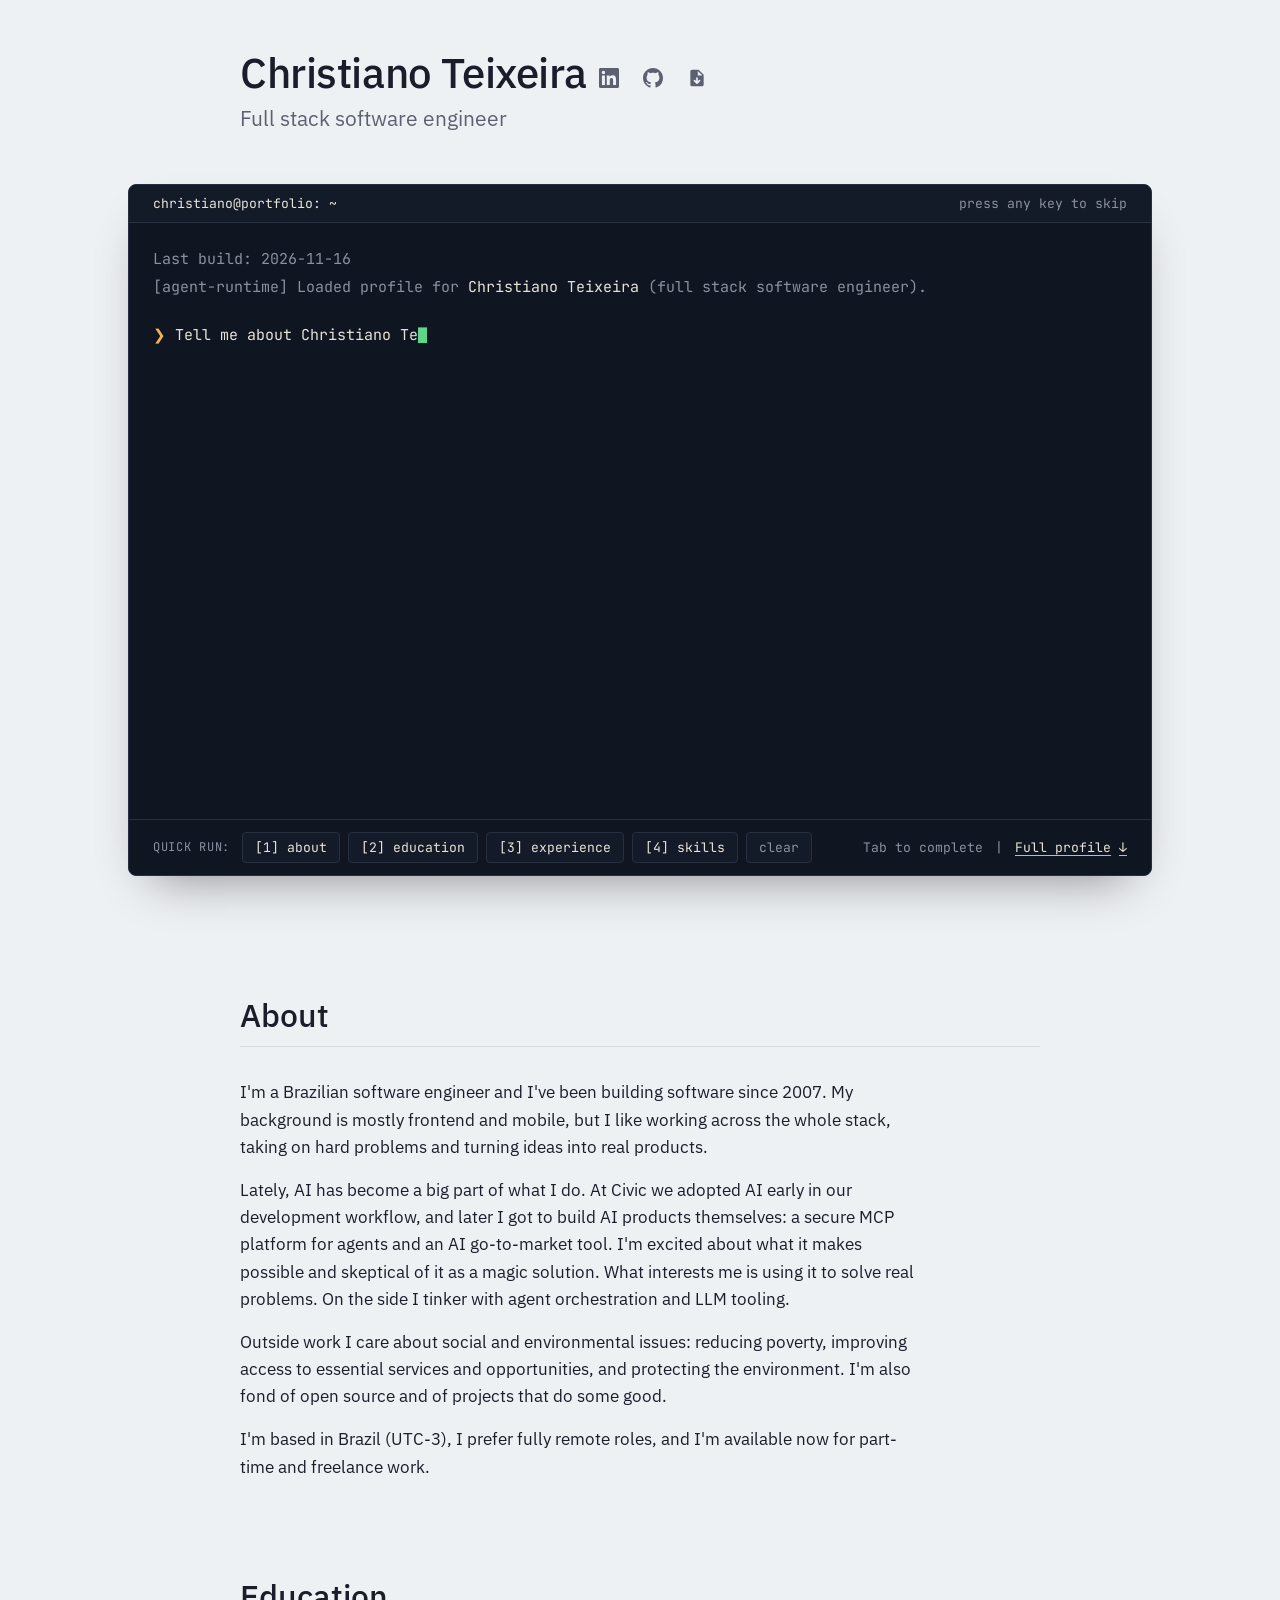
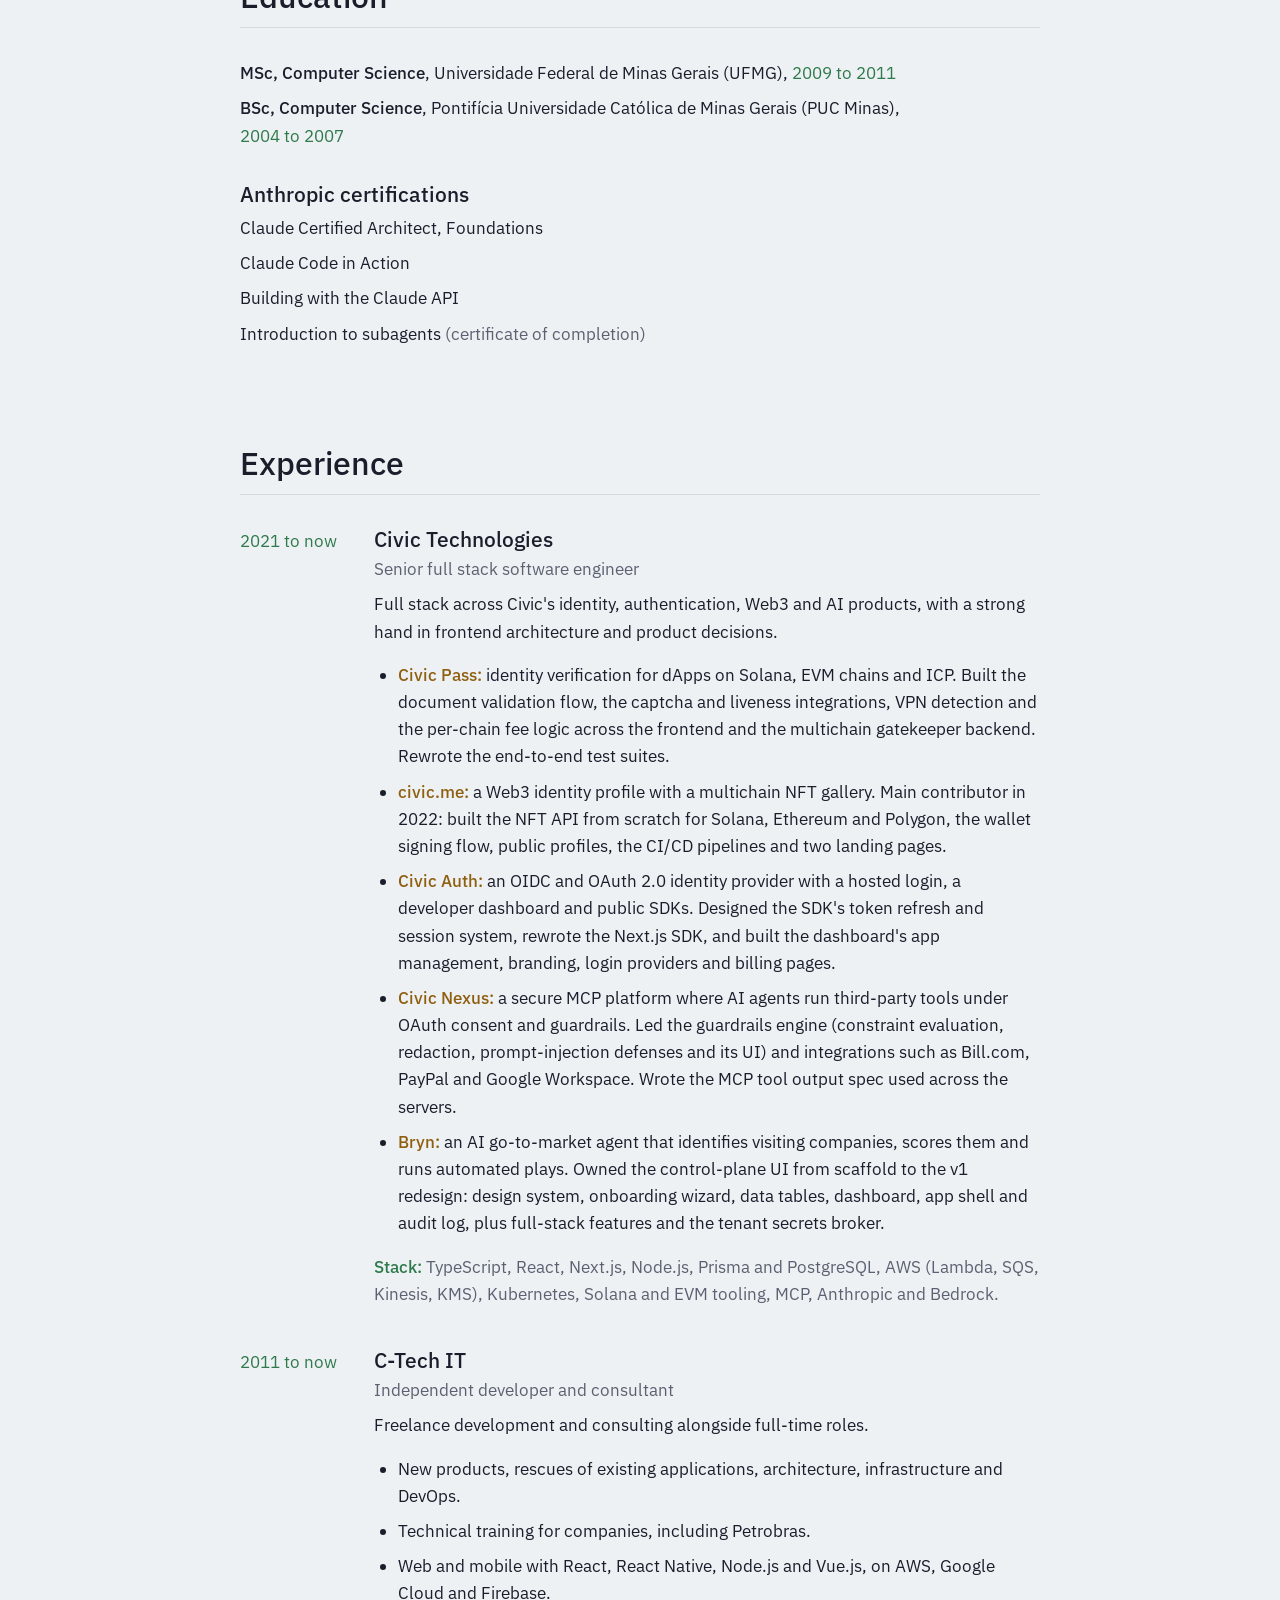
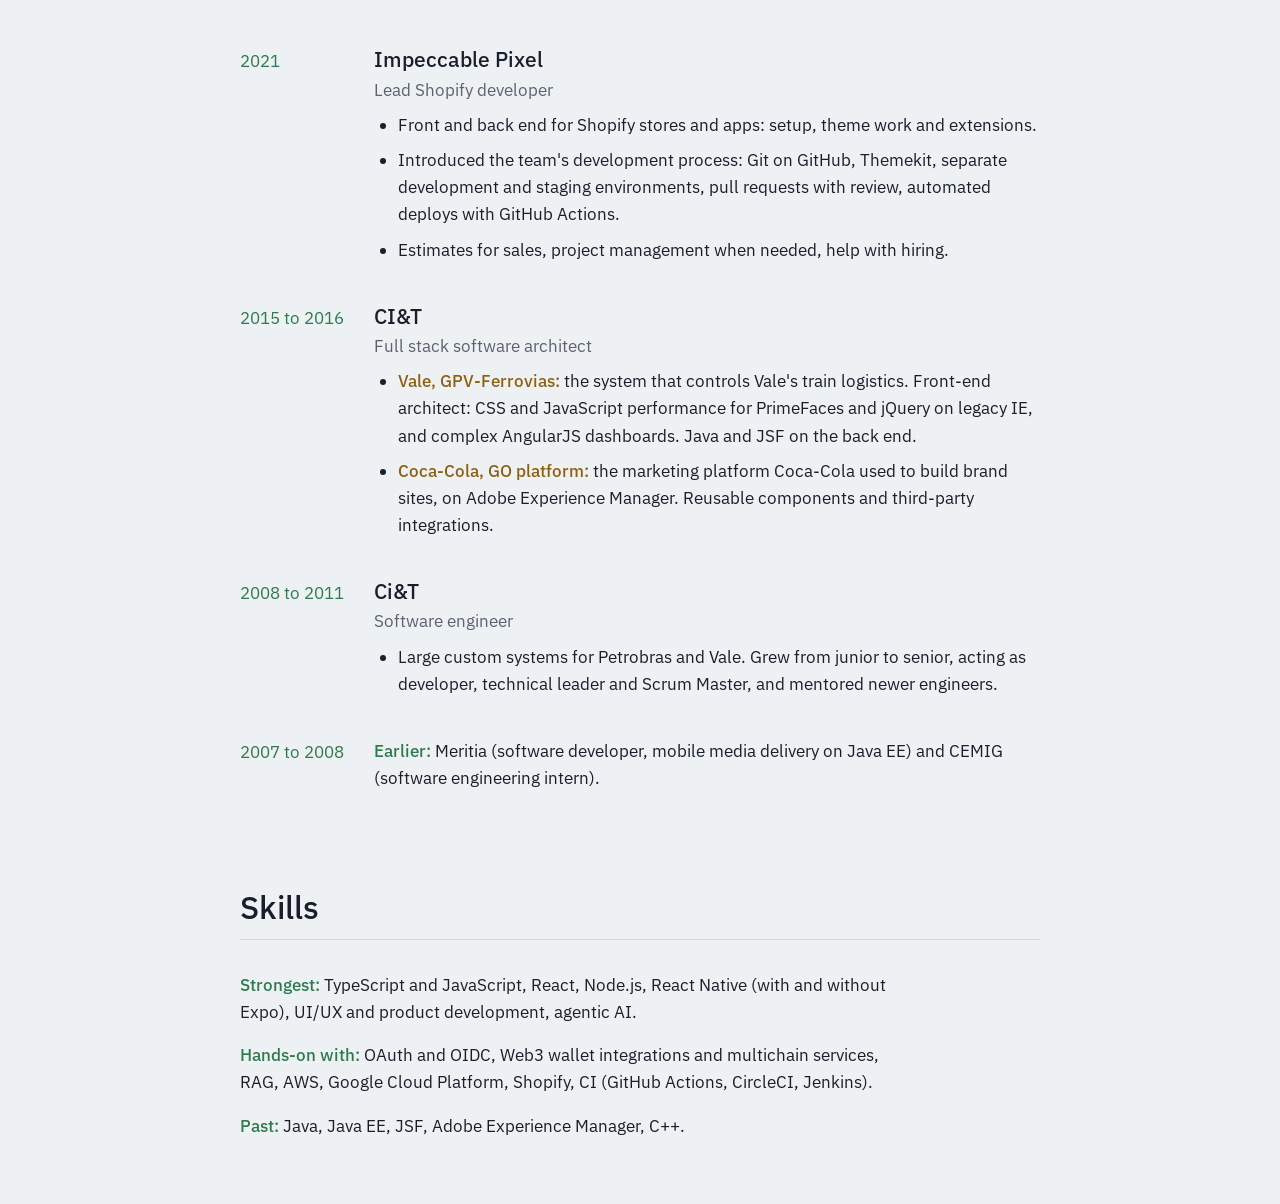
==== commit a489f6c5: "Deploy site chriteixeira/portfolio@1291b39e5b047b2417b62036fc5f300abe3825d6" ====
--- a/index.html
+++ b/index.html
@@ -1 +1 @@
-<!DOCTYPE html><html lang="en"><head><script>document.documentElement.classList.add("js");</script><meta charset="utf-8"><meta name="viewport" content="width=device-width, initial-scale=1"><title>Christiano Teixeira, full stack software engineer</title><meta name="description" content="Full stack software engineer in Brazil, building software since 2007. TypeScript, React, Node.js, React Native and agentic AI. Fully remote, available for part-time and freelance work."><link rel="canonical" href="https://cteixeira.com.br/"><meta name="theme-color" content="#EEF1F4" media="(prefers-color-scheme: light)"><meta name="theme-color" content="#13161F" media="(prefers-color-scheme: dark)"><meta property="og:type" content="website"><meta property="og:url" content="https://cteixeira.com.br/"><meta property="og:title" content="Christiano Teixeira, full stack software engineer"><meta property="og:description" content="Full stack software engineer in Brazil, building software since 2007. TypeScript, React, Node.js, React Native and agentic AI. Fully remote, available for part-time and freelance work."><meta property="og:image" content="https://cteixeira.com.br/og.png"><meta property="og:image:width" content="1200"><meta property="og:image:height" content="630"><meta property="og:image:alt" content="Christiano Teixeira, full stack software engineer"><meta name="twitter:card" content="summary_large_image"><meta name="twitter:title" content="Christiano Teixeira, full stack software engineer"><meta name="twitter:description" content="Full stack software engineer in Brazil, building software since 2007. TypeScript, React, Node.js, React Native and agentic AI. Fully remote, available for part-time and freelance work."><meta name="twitter:image" content="https://cteixeira.com.br/og.png"><link rel="icon" type="image/svg+xml" href="/favicon.svg"><link rel="apple-touch-icon" href="/apple-touch-icon.png"><link rel="preload" href="/_astro/ibm-plex-sans-latin-400-normal.CDDApCn2.woff2" as="font" type="font/woff2" crossorigin><link rel="preload" href="/_astro/jetbrains-mono-latin-400-normal.V6pRDFza.woff2" as="font" type="font/woff2" crossorigin><link rel="stylesheet" href="/_astro/index.CBc_p1ye.css"></head><body><div class="page"><div class="hero"><header class="header" data-astro-cid-nen7h5rs><div class="header__line" data-astro-cid-nen7h5rs><h1 data-astro-cid-nen7h5rs>Christiano Teixeira</h1><ul class="social bare-list" aria-label="Profiles" data-astro-cid-y2qsmizv><li data-astro-cid-y2qsmizv><a href="https://www.linkedin.com/in/chriteixeira" aria-label="LinkedIn profile" data-astro-cid-y2qsmizv><svg viewBox="0 0 24 24" width="20" height="20" aria-hidden="true" focusable="false" data-astro-cid-y2qsmizv><path d="M20.45 20.45h-3.56v-5.57c0-1.33-.02-3.04-1.85-3.04-1.85 0-2.14 1.45-2.14 2.94v5.67H9.35V9h3.41v1.56h.05c.48-.9 1.64-1.85 3.37-1.85 3.6 0 4.27 2.37 4.27 5.46v6.28zM5.34 7.43a2.06 2.06 0 1 1 0-4.13 2.06 2.06 0 0 1 0 4.13zM7.12 20.45H3.56V9h3.56v11.45zM22.22 0H1.77C.79 0 0 .77 0 1.73v20.54C0 23.23.79 24 1.77 24h20.45c.98 0 1.78-.77 1.78-1.73V1.73C24 .77 23.2 0 22.22 0z" data-astro-cid-y2qsmizv></path></svg></a></li><li data-astro-cid-y2qsmizv><a href="https://github.com/chriteixeira" aria-label="GitHub profile" data-astro-cid-y2qsmizv><svg viewBox="0 0 16 16" width="20" height="20" aria-hidden="true" focusable="false" data-astro-cid-y2qsmizv><path d="M8 0C3.58 0 0 3.58 0 8c0 3.54 2.29 6.53 5.47 7.59.4.07.55-.17.55-.38 0-.19-.01-.82-.01-1.49-2.01.37-2.53-.49-2.69-.94-.09-.23-.48-.94-.82-1.13-.28-.15-.68-.52-.01-.53.63-.01 1.08.58 1.23.82.72 1.21 1.87.87 2.33.66.07-.52.28-.87.51-1.07-1.78-.2-3.64-.89-3.64-3.95 0-.87.31-1.59.82-2.15-.08-.2-.36-1.02.08-2.12 0 0 .67-.21 2.2.82.64-.18 1.32-.27 2-.27.68 0 1.36.09 2 .27 1.53-1.04 2.2-.82 2.2-.82.44 1.1.16 1.92.08 2.12.51.56.82 1.27.82 2.15 0 3.07-1.87 3.75-3.65 3.95.29.25.54.73.54 1.48 0 1.07-.01 1.93-.01 2.2 0 .21.15.46.55.38A8.01 8.01 0 0 0 16 8c0-4.42-3.58-8-8-8z" data-astro-cid-y2qsmizv></path></svg></a></li></ul></div><p class="header__title" data-astro-cid-nen7h5rs>Full stack software engineer</p></header><section class="term no-print" aria-label="Agent terminal"><div class="term__bar"><span class="term__title">christiano@portfolio: ~</span> <span class="term__status"><span class="term__skip" hidden>press any key to skip</span><span class="term__ready">chris-agent: ready</span></span></div><div class="term__screen" tabindex="0"><div class="term__static"><p class="line line--boot">Last build: 2026-11-16</p><p class="line line--boot">[agent-runtime] Loaded profile for <span class="boot__name">Christiano Teixeira</span> (full stack software engineer).</p><p class="line line--user"><span class="ps1" aria-hidden="true">❯</span>Tell me about Christiano Teixeira.</p><p class="line line--tool">Reading profile.pdf<span class="line__time"> (0.7s)</span></p><p class="line line--tool">Checking github.com/chriteixeira<span class="line__time"> (0.7s)</span></p><section class="digest" aria-label="Profile digest"><div class="digest__head"><span class="digest__title">Profile // Christiano Teixeira</span> <span class="digest__meta">Brazil / remote, UTC-3</span></div><div class="digest__body"><p class="line line--agent">Christiano Teixeira, full stack software engineer in Brazil, building software since 2007.</p><p class="line line--agent">Senior engineer at Civic since 2021: identity verification, authentication, Web3 and AI products, including a secure MCP platform for agents and an AI go-to-market tool.</p><p class="line line--agent">Strongest in TypeScript, React, Node.js and React Native, UI and product work, and agentic AI.</p><p class="line line--fact"><span class="fact__label">Core stack:</span> TypeScript, React, Node.js, React Native</p><p class="line line--fact"><span class="fact__label">Building since:</span> 2007</p><p class="line line--fact"><span class="fact__label">Current:</span> Civic, senior full stack, 2021 to now</p><p class="line line--fact"><span class="fact__label">Availability:</span> Remote, part-time or freelance now</p><p class="line line--fact"><span class="fact__label">Education:</span> MSc in Computer Science (UFMG), BSc (PUC Minas)</p></div></section><p class="prompt" aria-hidden="true"><span class="ps1">❯</span><span class="prompt__hint">/ for commands</span></p></div><div class="term__app"><div class="term__log" aria-hidden="true"></div><div class="term__live" role="log" aria-live="polite"></div><div class="term__active"></div><div class="prompt prompt--live" hidden><span class="ps1" aria-hidden="true">❯</span><input class="prompt__input" id="agent-input" name="agent-input" type="text" autocomplete="off" autocapitalize="off" autocorrect="off" spellcheck="false" enterkeyhint="send" aria-label="Ask the agent" aria-describedby="agent-hint"><button class="prompt__slash" type="button">/ for commands</button></div><button class="hint" id="agent-hint" type="button" tabindex="-1" hidden></button><ul class="menu" aria-label="Commands" hidden></ul></div></div><nav class="quickrun" aria-label="Quick run"><span class="quickrun__label" aria-hidden="true">Quick run:</span><button class="quickrun__run" type="button" data-command="about" aria-keyshortcuts="1"><span class="quickrun__key" aria-hidden="true">[1]</span> about</button><button class="quickrun__run" type="button" data-command="education" aria-keyshortcuts="2"><span class="quickrun__key" aria-hidden="true">[2]</span> education</button><button class="quickrun__run" type="button" data-command="experience" aria-keyshortcuts="3"><span class="quickrun__key" aria-hidden="true">[3]</span> experience</button><button class="quickrun__run" type="button" data-command="skills" aria-keyshortcuts="4"><span class="quickrun__key" aria-hidden="true">[4]</span> skills</button><button class="quickrun__run quickrun__run--quiet" type="button" data-command="clear">clear</button><span class="quickrun__end"><span class="quickrun__tab">Tab to complete</span><a class="quickrun__page" href="#about">Full profile</a></span></nav><script type="application/json" id="agent-data">{"agent":{"runtime":{"text":"[agent-runtime] Loaded profile for Christiano Teixeira (full stack software engineer).","highlight":"Christiano Teixeira"},"question":"Tell me about Christiano Teixeira.","tools":["Reading profile.pdf","Checking github.com/chriteixeira"],"answer":["Christiano Teixeira, full stack software engineer in Brazil, building software since 2007.","Senior engineer at Civic since 2021: identity verification, authentication, Web3 and AI products, including a secure MCP platform for agents and an AI go-to-market tool.","Strongest in TypeScript, React, Node.js and React Native, UI and product work, and agentic AI."],"panel":{"title":"Profile // Christiano Teixeira","meta":"Brazil / remote, UTC-3"},"facts":[{"label":"Core stack","value":"TypeScript, React, Node.js, React Native"},{"label":"Building since","value":"2007"},{"label":"Current","value":"Civic, senior full stack, 2021 to now","role":"senior full stack"},{"label":"Availability","value":"Remote, part-time or freelance now"},{"label":"Education","value":"MSc in Computer Science (UFMG), BSc (PUC Minas)"}],"quickRun":[{"command":"about","label":"about"},{"command":"education","label":"education"},{"command":"experience","label":"experience"},{"command":"skills","label":"skills"}],"colourNames":["Civic Pass","civic.me","Civic Auth","Civic Nexus","Bryn","GPV-Ferrovias","GO platform"]},"lastBuild":"Last build: 2026-11-16","intents":[{"kind":"simple","id":"meta","stems":[{"text":"are you real"},{"text":"are you a bot"},{"text":"are you human"},{"text":"real ai"},{"text":"which model"},{"text":"chatgpt"},{"text":"gpt"},{"text":"voce e real"},{"text":"e um bot"}],"hint":"Wondering if I'm real? Tab for the honest answer.","answer":{"kind":"text","text":"I'm a script, not a model. Every answer here was written by Christiano. No API, no cost, no hallucinations."},"followUps":[{"label":"How this site was built","target":{"kind":"reply","reply":"site"}},{"label":"His real AI work","target":{"kind":"reply","reply":"ai"}},{"label":"Who is he","target":{"kind":"command","command":"about"}}]},{"kind":"simple","id":"compensation","stems":[{"text":"salary"},{"text":"salar"},{"text":"rate"},{"text":"compensation"},{"text":"pay","whole":true},{"text":"he charge"},{"text":"you charge"},{"text":"salario"},{"text":"remunera"},{"text":"valor hora"},{"text":"quanto cobra"}],"hint":"Asking about rates or salary? Tab for the short answer.","answer":{"kind":"text","text":"Not in my context window. Compensation is a conversation with him, and he answers messages on LinkedIn quickly."},"followUps":[{"label":"Open his LinkedIn","target":{"kind":"command","command":"links"}},{"label":"Check his availability first","target":{"kind":"reply","reply":"availability"}}]},{"kind":"simple","id":"availability","stems":[{"text":"available"},{"text":"availab"},{"text":"remote"},{"text":"relocat"},{"text":"timezone"},{"text":"time zone"},{"text":"location"},{"text":"located"},{"text":"based"},{"text":"where is he"},{"text":"where does he"},{"text":"where he is"},{"text":"where are you"},{"text":"where is christiano"},{"text":"visa"},{"text":"full time"},{"text":"part time"},{"text":"freelanc"},{"text":"contract"},{"text":"disponivel"},{"text":"remoto"},{"text":"onde mora"},{"text":"onde ele mora"},{"text":"onde fica"},{"text":"onde ele fica"},{"text":"de onde"},{"text":"mora"},{"text":"fuso"}],"hint":"Checking where he is and how he works? Tab for availability.","answer":{"kind":"reply","reply":"availability"},"followUps":[{"label":"Reach him on LinkedIn","target":{"kind":"command","command":"links"}},{"label":"See his experience first","target":{"kind":"command","command":"experience"}}]},{"kind":"simple","id":"civic","stems":[{"text":"civic"},{"text":"nexus"},{"text":"bryn"},{"text":"civic auth"},{"text":"civic pass"},{"text":"go to market"}],"hint":"Asking about Civic? Tab for what he did there.","answer":{"kind":"reply","reply":"civic"},"followUps":[{"label":"The full timeline","target":{"kind":"command","command":"experience"}},{"label":"His AI work in more detail","target":{"kind":"reply","reply":"ai"}},{"label":"How to reach him","target":{"kind":"command","command":"links"}}]},{"kind":"tech","id":"tech","hintPattern":"Asking about {term}? Tab for a straight answer.","terms":[{"term":"React Native","stems":[{"text":"react native"}],"answer":{"kind":"text","text":"Yes: React Native, with and without Expo. Mobile goes back to his first job in 2007."}},{"term":"mobile","stems":[{"text":"mobile"}],"answer":{"kind":"text","text":"Yes: React Native, with and without Expo. Mobile goes back to his first job in 2007."}},{"term":"React","stems":[{"text":"react"}],"answer":{"kind":"text","text":"Yes, his strongest ground: TypeScript, React and Node.js in production for years, with a long frontend and product focus."}},{"term":"TypeScript","stems":[{"text":"typescript"}],"answer":{"kind":"text","text":"Yes, his strongest ground: TypeScript, React and Node.js in production for years, with a long frontend and product focus."}},{"term":"JavaScript","stems":[{"text":"javascript"}],"answer":{"kind":"text","text":"Yes, his strongest ground: TypeScript, React and Node.js in production for years, with a long frontend and product focus."}},{"term":"Node.js","stems":[{"text":"node"}],"answer":{"kind":"text","text":"Yes, his strongest ground: TypeScript, React and Node.js in production for years, with a long frontend and product focus."}},{"term":"Next.js","stems":[{"text":"next js"},{"text":"nextjs"}],"answer":{"kind":"text","text":"Yes, in production at Civic."}},{"term":"Vue","stems":[{"text":"vue"}],"answer":{"kind":"text","text":"Yes, from freelance work alongside React."}},{"term":"Python","stems":[{"text":"python"}],"answer":{"kind":"text","text":"Newer, from side projects."}},{"term":"Java","stems":[{"text":"java"}],"answer":{"kind":"text","text":"Earlier years, not current: Java, Java EE and JSF at Meritia, Ci&T and CI&T."}},{"term":"Rust","stems":[{"text":"rust"}],"answer":{"kind":"text","text":"Not in his stack. He would say so in an interview too."}},{"term":"Go","stems":[{"text":"golang"}],"answer":{"kind":"text","text":"Not in his stack. He would say so in an interview too."}},{"term":"Go","stems":[{"text":"go","whole":true}],"answer":{"kind":"text","text":"Not in his stack. He would say so in an interview too."}},{"term":"Web3","stems":[{"text":"web3"}],"answer":{"kind":"text","text":"Yes: wallet integrations and multichain services at Civic, plus a Web2 and Web3 authentication platform."}},{"term":"Solana","stems":[{"text":"solana"}],"answer":{"kind":"text","text":"Yes: wallet integrations and multichain services at Civic, plus a Web2 and Web3 authentication platform."}},{"term":"Ethereum","stems":[{"text":"ethereum"}],"answer":{"kind":"text","text":"Yes: wallet integrations and multichain services at Civic, plus a Web2 and Web3 authentication platform."}},{"term":"MCP","stems":[{"text":"mcp"}],"answer":{"kind":"reply","reply":"ai"}},{"term":"AI","stems":[{"text":"ai","whole":true}],"answer":{"kind":"reply","reply":"ai"}},{"term":"agents","stems":[{"text":"agent"}],"answer":{"kind":"reply","reply":"ai"}},{"term":"LLMs","stems":[{"text":"llm"}],"answer":{"kind":"reply","reply":"ai"}},{"term":"Claude","stems":[{"text":"claude"}],"answer":{"kind":"reply","reply":"ai"}},{"term":"OpenAI","stems":[{"text":"openai"}],"answer":{"kind":"reply","reply":"ai"}},{"term":"Shopify","stems":[{"text":"shopify"}],"answer":{"kind":"text","text":"Yes: lead Shopify developer in 2021, themes, apps and the team's delivery process."}},{"term":"AWS","stems":[{"text":"aws"}],"answer":{"kind":"text","text":"Yes: AWS at Civic, Google Cloud and Firebase on freelance work."}},{"term":"Firebase","stems":[{"text":"firebase"}],"answer":{"kind":"text","text":"Yes: AWS at Civic, Google Cloud and Firebase on freelance work."}},{"term":"GCP","stems":[{"text":"gcp"}],"answer":{"kind":"text","text":"Yes: AWS at Civic, Google Cloud and Firebase on freelance work."}},{"term":"Google Cloud","stems":[{"text":"google cloud"}],"answer":{"kind":"text","text":"Yes: AWS at Civic, Google Cloud and Firebase on freelance work."}},{"term":"Angular","stems":[{"text":"angular"}],"answer":{"kind":"text","text":"2015 to 2016 at CI&T, not current."}},{"term":"AEM","stems":[{"text":"aem"}],"answer":{"kind":"text","text":"2015 to 2016 at CI&T, not current."}}],"followUps":[{"label":"All skill groups","target":{"kind":"command","command":"skills"}},{"label":"What he has built","target":{"kind":"command","command":"projects"}}]},{"kind":"simple","id":"cv","stems":[{"text":"cv","whole":true},{"text":"resume"},{"text":"resum"},{"text":"curricul"},{"text":"curriculo"}],"hint":"Looking for a CV? Tab for the link.","answer":{"kind":"text","text":"His CV lives on LinkedIn: https://www.linkedin.com/in/chriteixeira"},"followUps":[{"label":"How to reach him","target":{"kind":"command","command":"links"}},{"label":"The experience timeline here","target":{"kind":"command","command":"experience"}}]},{"kind":"simple","id":"contact","stems":[{"text":"contact"},{"text":"email"},{"text":"e mail"},{"text":"reach"},{"text":"linkedin"},{"text":"github"},{"text":"hire"},{"text":"hiring"},{"text":"talk"},{"text":"call"},{"text":"contato"},{"text":"contratar"},{"text":"falar"}],"hint":"Want to reach him? Tab for contact details.","answer":{"kind":"command","command":"links"},"followUps":[{"label":"Read about him first","target":{"kind":"command","command":"about"}},{"label":"See his projects","target":{"kind":"command","command":"projects"}}]},{"kind":"simple","id":"about","stems":[{"text":"who"},{"text":"about him"},{"text":"about christiano"},{"text":"himself"},{"text":"bio"},{"text":"background"},{"text":"quem"},{"text":"sobre"}],"hint":"Want to know who he is? Tab for the short version.","answer":{"kind":"command","command":"about"},"followUps":[{"label":"Where he has worked","target":{"kind":"command","command":"experience"}},{"label":"His side projects","target":{"kind":"reply","reply":"side"}},{"label":"How to reach him","target":{"kind":"command","command":"links"}}]},{"kind":"simple","id":"education","stems":[{"text":"educat"},{"text":"degree"},{"text":"universit"},{"text":"college"},{"text":"studied"},{"text":"study"},{"text":"studies"},{"text":"msc"},{"text":"masters"},{"text":"master s"},{"text":"bsc"},{"text":"bachelor"},{"text":"graduat"},{"text":"phd","whole":true},{"text":"certif"},{"text":"academic"},{"text":"formacao"},{"text":"faculdade"},{"text":"universidade"},{"text":"mestrado"},{"text":"graduacao"},{"text":"estudou"},{"text":"estudo"},{"text":"diploma"}],"hint":"Asking about his education? Tab for degrees and certifications.","answer":{"kind":"text","text":"MSc in Computer Science from UFMG (2009 to 2011) and BSc in Computer Science from PUC Minas (2004 to 2007). Four Anthropic certifications: Claude Certified Architect Foundations, Claude Code in Action, Building with the Claude API, Introduction to subagents."},"followUps":[{"label":"The full list","target":{"kind":"command","command":"education"}},{"label":"His skills","target":{"kind":"command","command":"skills"}},{"label":"Where he has worked","target":{"kind":"command","command":"experience"}}]},{"kind":"simple","id":"experience","stems":[{"text":"experienc"},{"text":"experienci"},{"text":"career"},{"text":"work history"},{"text":"worked"},{"text":"work","whole":true},{"text":"companies"},{"text":"company"},{"text":"employ"},{"text":"job"},{"text":"role"},{"text":"carreira"},{"text":"empresa"},{"text":"trabalh"},{"text":"cargo"}],"hint":"Looking for where he has worked? Tab to see it.","answer":{"kind":"text","text":"Four chapters: Civic since 2021 (identity, auth, Web3, AI), independent consulting since 2011, CI&T as a software architect (2015 to 2016), and Ci&T as an engineer (2008 to 2011)."},"followUps":[{"label":"Show the full timeline","target":{"kind":"command","command":"experience"}},{"label":"What he did at Civic","target":{"kind":"reply","reply":"civic"}},{"label":"His skills instead","target":{"kind":"command","command":"skills"}}]},{"kind":"simple","id":"projects","stems":[{"text":"project"},{"text":"projeto"},{"text":"built"},{"text":"build"},{"text":"portfolio"},{"text":"side project"},{"text":"open source"},{"text":"repo"},{"text":"construiu"}],"hint":"Asking about what he has built? Tab for his projects.","answer":{"kind":"text","text":"At work: the guardrails system of an MCP platform, the frontend of an AI go-to-market product, and a Web2 and Web3 auth platform. On his own: a coding-agent orchestrator and a Telegram agent for tennis coaches. None are public yet."},"followUps":[{"label":"The project list","target":{"kind":"command","command":"projects"}},{"label":"The AI side projects","target":{"kind":"reply","reply":"side"}},{"label":"Ask on LinkedIn for a walkthrough","target":{"kind":"command","command":"links"}}]},{"kind":"simple","id":"skills","stems":[{"text":"skill"},{"text":"stack"},{"text":"tech"},{"text":"technolog"},{"text":"language"},{"text":"framework"},{"text":"tool"},{"text":"habilidade"},{"text":"tecnologia"},{"text":"linguagem"},{"text":"ferramenta"}],"hint":"Asking about his stack? Tab for skills.","answer":{"kind":"text","text":"Strongest in TypeScript, React, Node.js and React Native, in UI and product work, and in agentic AI. Hands-on with OAuth, Web3, RAG, AWS, GCP, Shopify and CI. Java and AEM are from earlier years."},"followUps":[{"label":"All skill groups","target":{"kind":"command","command":"skills"}},{"label":"What he has built with them","target":{"kind":"command","command":"projects"}}]},{"kind":"simple","id":"greeting","stems":[{"text":"hi","whole":true},{"text":"hello"},{"text":"hey"},{"text":"yo","whole":true},{"text":"oi","whole":true},{"text":"ola"},{"text":"bom dia"},{"text":"boa tarde"},{"text":"boa noite"}],"answer":{"kind":"text","text":"Hi. I'm a scripted agent: I know what Christiano wrote here and nothing else."},"followUps":[{"label":"Who is he","target":{"kind":"command","command":"about"}},{"label":"Where has he worked","target":{"kind":"command","command":"experience"}},{"label":"How to reach him","target":{"kind":"command","command":"links"}}],"maxTokens":3},{"kind":"simple","id":"thanks","stems":[{"text":"thank"},{"text":"thx"},{"text":"obrigad"},{"text":"valeu"}],"answer":{"kind":"text","text":"You're welcome. LinkedIn is the fastest way to reach him: https://www.linkedin.com/in/chriteixeira"},"followUps":[{"label":"Check his availability","target":{"kind":"reply","reply":"availability"}},{"label":"See his projects","target":{"kind":"command","command":"projects"}}]}],"replies":{"availability":"Based in Brazil, UTC-3. Prefers fully remote roles. Available now for part-time and freelance work.","civic":"Civic, 2021 to now, senior full stack engineer. Identity verification and Web3 profiles (Civic Pass, civic.me), an authentication platform (Civic Auth), a secure MCP platform for AI agents (Civic Nexus, where he led the guardrails engine) and an AI go-to-market agent (Bryn, where he owned the UI).","ai":"At Civic he led the guardrails engine and the third-party integrations of a secure MCP platform for AI agents, and built the control-plane UI of an AI go-to-market agent. On his own: a coding-agent orchestrator and a Telegram LLM agent. Anthropic certified: architect foundations, Claude Code, Claude API.","side":"Two side projects, both private for now: a coding-agent orchestrator that routes tasks across agent CLIs with a planner model, and a Telegram bot that turns tennis coaches' voice notes into structured training logs with an LLM.","site":"Astro and TypeScript, hand-written CSS, and a scripted agent with no model behind it. The repo is private for now."},"starters":[{"label":"Who is he","target":{"kind":"command","command":"about"}},{"label":"Where has he worked","target":{"kind":"command","command":"experience"}},{"label":"How to reach him","target":{"kind":"command","command":"links"}}],"messages":{"unknown":"{input}: not in my context window. I only know what he wrote.","dismiss":"Ok. Ask me something else, or type / for commands.","ready":"chris-agent: ready","fullProfile":"Full profile","thinking":"Thinking…"},"commands":[{"name":"about","description":"Who he is","primary":true,"output":["Christiano Teixeira, full stack software engineer in Brazil, building software since 2007.","Senior engineer at Civic since 2021: identity verification, authentication, Web3 and AI products, including a secure MCP platform for agents and an AI go-to-market tool.","Strongest in TypeScript, React, Node.js and React Native, UI and product work, and agentic AI.","Based in Brazil, UTC-3. Prefers fully remote roles. Available now for part-time and freelance work."]},{"name":"education","description":"Degrees and certifications","primary":true,"output":[[{"text":"MSc, Computer Science, "},{"text":"UFMG (Universidade Federal de Minas Gerais)","cls":"role"},{"text":", "},{"text":"2009 to 2011","cls":"date"}],[{"text":"BSc, Computer Science, "},{"text":"PUC Minas (Pontifícia Universidade Católica de Minas Gerais)","cls":"role"},{"text":", "},{"text":"2004 to 2007","cls":"date"}],"Anthropic certifications:",[{"text":"Claude Certified Architect, Foundations"}],[{"text":"Claude Code in Action"}],[{"text":"Building with the Claude API"}],[{"text":"Introduction to subagents "},{"text":"(certificate of completion)","cls":"role"}]]},{"name":"experience","description":"Where he has worked","primary":true,"output":[[{"text":"2021 to now","cls":"date"},{"text":"   "},{"text":"Civic Technologies"},{"text":", "},{"text":"Senior full stack software engineer","cls":"role"}],[{"text":"2011 to now","cls":"date"},{"text":"   "},{"text":"C-Tech IT"},{"text":", "},{"text":"Independent developer and consultant","cls":"role"}],[{"text":"2021","cls":"date"},{"text":"          "},{"text":"Impeccable Pixel"},{"text":", "},{"text":"Lead Shopify developer","cls":"role"}],[{"text":"2015 to 2016","cls":"date"},{"text":"  "},{"text":"CI&T"},{"text":", "},{"text":"Full stack software architect","cls":"role"}],[{"text":"2008 to 2011","cls":"date"},{"text":"  "},{"text":"Ci&T"},{"text":", "},{"text":"Software engineer","cls":"role"}],[{"text":"2007 to 2008","cls":"date"},{"text":"  "},{"text":"Meritia"},{"text":", "},{"text":"Software developer","cls":"role"}],[{"text":"2007","cls":"date"},{"text":"          "},{"text":"CEMIG"},{"text":", "},{"text":"Software engineering intern","cls":"role"}],"[Full detail below, in Experience](#experience)"]},{"name":"skills","description":"What he works with","primary":true,"output":[[{"text":"Strongest:","cls":"label"},{"text":" TypeScript and JavaScript, React, Node.js, React Native (with and without Expo), UI/UX and product development, agentic AI."}],[{"text":"Hands-on with:","cls":"label"},{"text":" OAuth and OIDC, Web3 wallet integrations and multichain services, RAG, AWS, Google Cloud Platform, Shopify, CI (GitHub Actions, CircleCI, Jenkins)."}],[{"text":"Past:","cls":"label"},{"text":" Java, Java EE, JSF, Adobe Experience Manager, C++."}],"Strongest in TypeScript, React, Node.js and React Native, in UI and product work, and in agentic AI. Hands-on with OAuth, Web3, RAG, AWS, GCP, Shopify and CI. Java and AEM are from earlier years."]},{"name":"links","description":"LinkedIn, GitHub, availability","primary":true,"output":["Based in Brazil, UTC-3. Prefers fully remote roles. Available now for part-time and freelance work.",[{"text":"LinkedIn (also holds his CV):","cls":"muted"},{"text":" "},{"text":"linkedin.com/in/chriteixeira","href":"https://www.linkedin.com/in/chriteixeira"}],[{"text":"GitHub:","cls":"muted"},{"text":" "},{"text":"github.com/chriteixeira","href":"https://github.com/chriteixeira"}]]},{"name":"projects","description":"What he has built","primary":false,"output":["Civic Nexus guardrails: Guardrails system for a platform that connects AI agents to external services over MCP.","Bryn frontend: AI-powered go-to-market platform.","Civic Auth: Authentication for Web2 and Web3 apps, secure and flexible flows for both.","Coding-agent orchestrator: Routes coding tasks across agent CLIs (Claude Code, Codex, and others) driven by a planner model.","Tennis training log agent: Telegram bot that takes coaches' voice or text reports, extracts structured training metrics with an LLM, asks for missing fields, and stores the log.","This site: A scripted agent CLI with a real page underneath.","None of these are public right now. Ask him on LinkedIn for a walkthrough."]},{"name":"cv","description":"His CV, on LinkedIn","primary":false,"output":["His CV lives on LinkedIn: https://www.linkedin.com/in/chriteixeira"]},{"name":"help","description":"This list","primary":false,"output":["/about       Who he is","/education   Degrees and certifications","/experience  Where he has worked","/skills      What he works with","/links       LinkedIn, GitHub, availability","/projects    What he has built","/cv          His CV, on LinkedIn","/help        This list","/clear       Clear the screen","/replay      Replay the intro"]},{"name":"clear","description":"Clear the screen","primary":false,"output":[]},{"name":"replay","description":"Replay the intro","primary":false,"output":[]}]}</script></section><script type="module" src="/_astro/AgentHero.astro_astro_type_script_index_0_lang._un9__4z.js"></script><div class="hero__sentinel" aria-hidden="true"></div></div><div class="topbar no-print" aria-hidden="true" data-astro-cid-h7lskm3e><div class="topbar__inner" data-astro-cid-h7lskm3e><div class="topbar__id" data-astro-cid-h7lskm3e><p class="topbar__name" data-astro-cid-h7lskm3e>Christiano Teixeira</p><p class="topbar__title" data-astro-cid-h7lskm3e>Full stack software engineer</p></div><ul class="social bare-list" aria-label="Profiles" data-astro-cid-y2qsmizv><li data-astro-cid-y2qsmizv><a href="https://www.linkedin.com/in/chriteixeira" aria-label="LinkedIn profile" data-astro-cid-y2qsmizv><svg viewBox="0 0 24 24" width="20" height="20" aria-hidden="true" focusable="false" data-astro-cid-y2qsmizv><path d="M20.45 20.45h-3.56v-5.57c0-1.33-.02-3.04-1.85-3.04-1.85 0-2.14 1.45-2.14 2.94v5.67H9.35V9h3.41v1.56h.05c.48-.9 1.64-1.85 3.37-1.85 3.6 0 4.27 2.37 4.27 5.46v6.28zM5.34 7.43a2.06 2.06 0 1 1 0-4.13 2.06 2.06 0 0 1 0 4.13zM7.12 20.45H3.56V9h3.56v11.45zM22.22 0H1.77C.79 0 0 .77 0 1.73v20.54C0 23.23.79 24 1.77 24h20.45c.98 0 1.78-.77 1.78-1.73V1.73C24 .77 23.2 0 22.22 0z" data-astro-cid-y2qsmizv></path></svg></a></li><li data-astro-cid-y2qsmizv><a href="https://github.com/chriteixeira" aria-label="GitHub profile" data-astro-cid-y2qsmizv><svg viewBox="0 0 16 16" width="20" height="20" aria-hidden="true" focusable="false" data-astro-cid-y2qsmizv><path d="M8 0C3.58 0 0 3.58 0 8c0 3.54 2.29 6.53 5.47 7.59.4.07.55-.17.55-.38 0-.19-.01-.82-.01-1.49-2.01.37-2.53-.49-2.69-.94-.09-.23-.48-.94-.82-1.13-.28-.15-.68-.52-.01-.53.63-.01 1.08.58 1.23.82.72 1.21 1.87.87 2.33.66.07-.52.28-.87.51-1.07-1.78-.2-3.64-.89-3.64-3.95 0-.87.31-1.59.82-2.15-.08-.2-.36-1.02.08-2.12 0 0 .67-.21 2.2.82.64-.18 1.32-.27 2-.27.68 0 1.36.09 2 .27 1.53-1.04 2.2-.82 2.2-.82.44 1.1.16 1.92.08 2.12.51.56.82 1.27.82 2.15 0 3.07-1.87 3.75-3.65 3.95.29.25.54.73.54 1.48 0 1.07-.01 1.93-.01 2.2 0 .21.15.46.55.38A8.01 8.01 0 0 0 16 8c0-4.42-3.58-8-8-8z" data-astro-cid-y2qsmizv></path></svg></a></li></ul><nav class="topbar__nav" aria-label="Sections" data-astro-cid-h7lskm3e><ul class="topbar__links bare-list" data-astro-cid-h7lskm3e><li data-astro-cid-h7lskm3e><a href="#about" data-astro-cid-h7lskm3e>About</a></li><li data-astro-cid-h7lskm3e><a href="#education" data-astro-cid-h7lskm3e>Education</a></li><li data-astro-cid-h7lskm3e><a href="#experience" data-astro-cid-h7lskm3e>Experience</a></li><li data-astro-cid-h7lskm3e><a href="#skills" data-astro-cid-h7lskm3e>Skills</a></li></ul></nav></div></div><script type="module">function e(e,t,n,r){return!e&&t&&r>n?`about`:e&&!t&&r<n?`top`:null}function t(e){return e.getBoundingClientRect().bottom<0}function n(e){let t=Number.parseFloat(getComputedStyle(document.documentElement).scrollPaddingTop),n=Number.parseFloat(getComputedStyle(e).scrollMarginTop),r=e.getBoundingClientRect().top+window.scrollY-(Number.isNaN(t)?0:t)-(Number.isNaN(n)?0:n),i=document.documentElement.scrollHeight-window.innerHeight;return Math.max(0,Math.min(Math.round(r),i))}function r(r,i){let a=window.matchMedia(`(prefers-reduced-motion: reduce)`),o=`onscrollend`in window,s,c=window.scrollY,l=!1,u=0,d=()=>{window.clearTimeout(u),window.removeEventListener(`scrollend`,d),l=!1,c=window.scrollY,s=t(r)},f=()=>{window.clearTimeout(u),window.removeEventListener(`scrollend`,d),l=!0,o&&window.addEventListener(`scrollend`,d),u=window.setTimeout(d,o?2e3:700)},p=e=>{let t=e===`about`?n(i):0;Math.abs(t-window.scrollY)<1||(a.matches?(window.scrollTo({top:t,behavior:`auto`}),d()):(f(),window.scrollTo({top:t,behavior:`smooth`})))};return document.addEventListener(`click`,e=>{(e.target instanceof Element?e.target.closest(`a`):null)?.getAttribute(`href`)?.startsWith(`#`)&&f()},{capture:!0}),window.addEventListener(`hashchange`,f),{observe(t){if(l)return;let n=window.scrollY,r=s===void 0?null:e(s,t,c,n);s=t,c=n,r&&p(r)}}}var i=document.querySelector(`.topbar`),a=document.querySelector(`.hero__sentinel`),o=document.getElementById(`about`);function s(e,t){e.classList.toggle(`is-shown`,t),t?e.removeAttribute(`aria-hidden`):e.setAttribute(`aria-hidden`,`true`)}if(i&&a){let e=o?r(a,o):void 0;new IntersectionObserver(t=>{let n=t.at(-1);if(!n)return;let r=n.rootBounds?.top??0,a=!n.isIntersecting&&n.boundingClientRect.top<r;s(i,a),e?.observe(a)},{rootMargin:`0px 0px 0px 0px`}).observe(a)}</script><main><section class="section section--prose" aria-labelledby="about"><h2 id="about">About</h2><p>I&#39;m a Brazilian software engineer and I&#39;ve been building software since 2007. My background is mostly frontend and mobile, but I like working across the whole stack, taking on hard problems and turning ideas into real products.</p><p>Lately, AI has become a big part of what I do. At Civic we adopted AI early in our development workflow, and later I got to build AI products themselves: a secure MCP platform for agents and an AI go-to-market tool. I&#39;m excited about what it makes possible and skeptical of it as a magic solution. What interests me is using it to solve real problems. On the side I tinker with agent orchestration and LLM tooling.</p><p>Outside work I care about social and environmental issues: reducing poverty, improving access to essential services and opportunities, and protecting the environment. I&#39;m also fond of open source and of projects that do some good.</p><p>I&#39;m based in Brazil (UTC-3), I prefer fully remote roles, and I&#39;m available now for part-time and freelance work.</p></section><section class="section section--prose" aria-labelledby="education" data-astro-cid-ew4vagfh><h2 id="education" data-astro-cid-ew4vagfh>Education</h2><ul class="bare-list" data-astro-cid-ew4vagfh><li data-astro-cid-ew4vagfh><span class="education__degree" data-astro-cid-ew4vagfh>MSc, Computer Science</span>, Universidade Federal de Minas Gerais (UFMG), <span class="date" data-astro-cid-ew4vagfh>2009 to 2011</span></li><li data-astro-cid-ew4vagfh><span class="education__degree" data-astro-cid-ew4vagfh>BSc, Computer Science</span>, Pontifícia Universidade Católica de Minas Gerais (PUC Minas), <span class="date" data-astro-cid-ew4vagfh>2004 to 2007</span></li></ul><h3 class="education__certs" data-astro-cid-ew4vagfh>Anthropic certifications</h3><ul class="bare-list" data-astro-cid-ew4vagfh><li data-astro-cid-ew4vagfh>Claude Certified Architect, Foundations</li><li data-astro-cid-ew4vagfh>Claude Code in Action</li><li data-astro-cid-ew4vagfh>Building with the Claude API</li><li data-astro-cid-ew4vagfh>Introduction to subagents<span class="muted" data-astro-cid-ew4vagfh> (certificate of completion)</span></li></ul></section><section class="section" aria-labelledby="experience" data-astro-cid-bl6cniha><h2 id="experience" data-astro-cid-bl6cniha>Experience</h2><ol class="timeline bare-list" data-astro-cid-bl6cniha><li class="timeline__entry" data-astro-cid-bl6cniha><p class="timeline__date date" data-astro-cid-bl6cniha>2021 to now</p><div class="timeline__body prose" data-astro-cid-bl6cniha><h3 class="timeline__company" data-astro-cid-bl6cniha>Civic Technologies</h3><p class="role" data-astro-cid-bl6cniha>Senior full stack software engineer</p><p data-astro-cid-bl6cniha>Full stack across Civic&#39;s identity, authentication, Web3 and AI products, with a strong hand in frontend architecture and product decisions.</p><ul data-astro-cid-bl6cniha><li data-astro-cid-bl6cniha><span class="name" data-astro-cid-bl6cniha>Civic Pass:</span> identity verification for dApps on Solana, EVM chains and ICP. Built the document validation flow, the captcha and liveness integrations, VPN detection and the per-chain fee logic across the frontend and the multichain gatekeeper backend. Rewrote the end-to-end test suites.</li><li data-astro-cid-bl6cniha><span class="name" data-astro-cid-bl6cniha>civic.me:</span> a Web3 identity profile with a multichain NFT gallery. Main contributor in 2022: built the NFT API from scratch for Solana, Ethereum and Polygon, the wallet signing flow, public profiles, the CI/CD pipelines and two landing pages.</li><li data-astro-cid-bl6cniha><span class="name" data-astro-cid-bl6cniha>Civic Auth:</span> an OIDC and OAuth 2.0 identity provider with a hosted login, a developer dashboard and public SDKs. Designed the SDK&#39;s token refresh and session system, rewrote the Next.js SDK, and built the dashboard&#39;s app management, branding, login providers and billing pages.</li><li data-astro-cid-bl6cniha><span class="name" data-astro-cid-bl6cniha>Civic Nexus:</span> a secure MCP platform where AI agents run third-party tools under OAuth consent and guardrails. Led the guardrails engine (constraint evaluation, redaction, prompt-injection defenses and its UI) and integrations such as Bill.com, PayPal and Google Workspace. Wrote the MCP tool output spec used across the servers.</li><li data-astro-cid-bl6cniha><span class="name" data-astro-cid-bl6cniha>Bryn:</span> an AI go-to-market agent that identifies visiting companies, scores them and runs automated plays. Owned the control-plane UI from scaffold to the v1 redesign: design system, onboarding wizard, data tables, dashboard, app shell and audit log, plus full-stack features and the tenant secrets broker.</li></ul><p class="muted" data-astro-cid-bl6cniha><span class="label" data-astro-cid-bl6cniha>Stack:</span> TypeScript, React, Next.js, Node.js, Prisma and PostgreSQL, AWS (Lambda, SQS, Kinesis, KMS), Kubernetes, Solana and EVM tooling, MCP, Anthropic and Bedrock.</p></div></li><li class="timeline__entry" data-astro-cid-bl6cniha><p class="timeline__date date" data-astro-cid-bl6cniha>2011 to now</p><div class="timeline__body prose" data-astro-cid-bl6cniha><h3 class="timeline__company" data-astro-cid-bl6cniha>C-Tech IT</h3><p class="role" data-astro-cid-bl6cniha>Independent developer and consultant</p><p data-astro-cid-bl6cniha>Freelance development and consulting alongside full-time roles.</p><ul data-astro-cid-bl6cniha><li data-astro-cid-bl6cniha>New products, rescues of existing applications, architecture, infrastructure and DevOps.</li><li data-astro-cid-bl6cniha>Technical training for companies, including Petrobras.</li><li data-astro-cid-bl6cniha>Web and mobile with React, React Native, Node.js and Vue.js, on AWS, Google Cloud and Firebase.</li></ul></div></li><li class="timeline__entry" data-astro-cid-bl6cniha><p class="timeline__date date" data-astro-cid-bl6cniha>2021</p><div class="timeline__body prose" data-astro-cid-bl6cniha><h3 class="timeline__company" data-astro-cid-bl6cniha>Impeccable Pixel</h3><p class="role" data-astro-cid-bl6cniha>Lead Shopify developer</p><ul data-astro-cid-bl6cniha><li data-astro-cid-bl6cniha>Front and back end for Shopify stores and apps: setup, theme work and extensions.</li><li data-astro-cid-bl6cniha>Introduced the team&#39;s development process: Git on GitHub, Themekit, separate development and staging environments, pull requests with review, automated deploys with GitHub Actions.</li><li data-astro-cid-bl6cniha>Estimates for sales, project management when needed, help with hiring.</li></ul></div></li><li class="timeline__entry" data-astro-cid-bl6cniha><p class="timeline__date date" data-astro-cid-bl6cniha>2015 to 2016</p><div class="timeline__body prose" data-astro-cid-bl6cniha><h3 class="timeline__company" data-astro-cid-bl6cniha>CI&amp;T</h3><p class="role" data-astro-cid-bl6cniha>Full stack software architect</p><ul data-astro-cid-bl6cniha><li data-astro-cid-bl6cniha><span class="name" data-astro-cid-bl6cniha>Vale, GPV-Ferrovias:</span> the system that controls Vale&#39;s train logistics. Front-end architect: CSS and JavaScript performance for PrimeFaces and jQuery on legacy IE, and complex AngularJS dashboards. Java and JSF on the back end.</li><li data-astro-cid-bl6cniha><span class="name" data-astro-cid-bl6cniha>Coca-Cola, GO platform:</span> the marketing platform Coca-Cola used to build brand sites, on Adobe Experience Manager. Reusable components and third-party integrations.</li></ul></div></li><li class="timeline__entry" data-astro-cid-bl6cniha><p class="timeline__date date" data-astro-cid-bl6cniha>2008 to 2011</p><div class="timeline__body prose" data-astro-cid-bl6cniha><h3 class="timeline__company" data-astro-cid-bl6cniha>Ci&amp;T</h3><p class="role" data-astro-cid-bl6cniha>Software engineer</p><ul data-astro-cid-bl6cniha><li data-astro-cid-bl6cniha>Large custom systems for Petrobras and Vale. Grew from junior to senior, acting as developer, technical leader and Scrum Master, and mentored newer engineers.</li></ul></div></li><li class="timeline__entry" data-astro-cid-bl6cniha><p class="timeline__date date" data-astro-cid-bl6cniha>2007 to 2008</p><div class="timeline__body prose" data-astro-cid-bl6cniha><p data-astro-cid-bl6cniha><span class="label" data-astro-cid-bl6cniha>Earlier:</span> Meritia (software developer, mobile media delivery on Java EE) and CEMIG (software engineering intern).</p></div></li></ol></section><section class="section section--prose" aria-labelledby="skills"><h2 id="skills">Skills</h2><p><strong class="label">Strongest:</strong> TypeScript and JavaScript, React, Node.js, React Native (with and without Expo), UI/UX and product development, agentic AI.</p><p><strong class="label">Hands-on with:</strong> OAuth and OIDC, Web3 wallet integrations and multichain services, RAG, AWS, Google Cloud Platform, Shopify, CI (GitHub Actions, CircleCI, Jenkins).</p><p><strong class="label">Past:</strong> Java, Java EE, JSF, Adobe Experience Manager, C++.</p></section></main></div></body></html>+<!DOCTYPE html><html lang="en"><head><script>document.documentElement.classList.add("js");</script><meta charset="utf-8"><meta name="viewport" content="width=device-width, initial-scale=1"><title>Christiano Teixeira, full stack software engineer</title><meta name="description" content="Full stack software engineer in Brazil, building software since 2007. TypeScript, React, Node.js, React Native and agentic AI. Fully remote, available for part-time and freelance work."><link rel="canonical" href="https://cteixeira.com.br/"><meta name="theme-color" content="#EEF1F4" media="(prefers-color-scheme: light)"><meta name="theme-color" content="#13161F" media="(prefers-color-scheme: dark)"><meta property="og:type" content="website"><meta property="og:url" content="https://cteixeira.com.br/"><meta property="og:title" content="Christiano Teixeira, full stack software engineer"><meta property="og:description" content="Full stack software engineer in Brazil, building software since 2007. TypeScript, React, Node.js, React Native and agentic AI. Fully remote, available for part-time and freelance work."><meta property="og:image" content="https://cteixeira.com.br/og.png"><meta property="og:image:width" content="1200"><meta property="og:image:height" content="630"><meta property="og:image:alt" content="Christiano Teixeira, full stack software engineer"><meta name="twitter:card" content="summary_large_image"><meta name="twitter:title" content="Christiano Teixeira, full stack software engineer"><meta name="twitter:description" content="Full stack software engineer in Brazil, building software since 2007. TypeScript, React, Node.js, React Native and agentic AI. Fully remote, available for part-time and freelance work."><meta name="twitter:image" content="https://cteixeira.com.br/og.png"><link rel="icon" type="image/svg+xml" href="/favicon.svg"><link rel="apple-touch-icon" href="/apple-touch-icon.png"><link rel="preload" href="/_astro/ibm-plex-sans-latin-400-normal.CDDApCn2.woff2" as="font" type="font/woff2" crossorigin><link rel="preload" href="/_astro/jetbrains-mono-latin-400-normal.V6pRDFza.woff2" as="font" type="font/woff2" crossorigin><link rel="stylesheet" href="/_astro/index.CBc_p1ye.css"></head><body><div class="page"><div class="hero"><header class="header" data-astro-cid-nen7h5rs><div class="header__line" data-astro-cid-nen7h5rs><h1 data-astro-cid-nen7h5rs>Christiano Teixeira</h1><ul class="social bare-list" aria-label="Profiles" data-astro-cid-y2qsmizv><li data-astro-cid-y2qsmizv><a href="https://www.linkedin.com/in/chriteixeira" aria-label="LinkedIn profile" data-astro-cid-y2qsmizv><svg viewBox="0 0 24 24" width="20" height="20" aria-hidden="true" focusable="false" data-astro-cid-y2qsmizv><path d="M20.45 20.45h-3.56v-5.57c0-1.33-.02-3.04-1.85-3.04-1.85 0-2.14 1.45-2.14 2.94v5.67H9.35V9h3.41v1.56h.05c.48-.9 1.64-1.85 3.37-1.85 3.6 0 4.27 2.37 4.27 5.46v6.28zM5.34 7.43a2.06 2.06 0 1 1 0-4.13 2.06 2.06 0 0 1 0 4.13zM7.12 20.45H3.56V9h3.56v11.45zM22.22 0H1.77C.79 0 0 .77 0 1.73v20.54C0 23.23.79 24 1.77 24h20.45c.98 0 1.78-.77 1.78-1.73V1.73C24 .77 23.2 0 22.22 0z" data-astro-cid-y2qsmizv></path></svg></a></li><li data-astro-cid-y2qsmizv><a href="https://github.com/chriteixeira" aria-label="GitHub profile" data-astro-cid-y2qsmizv><svg viewBox="0 0 16 16" width="20" height="20" aria-hidden="true" focusable="false" data-astro-cid-y2qsmizv><path d="M8 0C3.58 0 0 3.58 0 8c0 3.54 2.29 6.53 5.47 7.59.4.07.55-.17.55-.38 0-.19-.01-.82-.01-1.49-2.01.37-2.53-.49-2.69-.94-.09-.23-.48-.94-.82-1.13-.28-.15-.68-.52-.01-.53.63-.01 1.08.58 1.23.82.72 1.21 1.87.87 2.33.66.07-.52.28-.87.51-1.07-1.78-.2-3.64-.89-3.64-3.95 0-.87.31-1.59.82-2.15-.08-.2-.36-1.02.08-2.12 0 0 .67-.21 2.2.82.64-.18 1.32-.27 2-.27.68 0 1.36.09 2 .27 1.53-1.04 2.2-.82 2.2-.82.44 1.1.16 1.92.08 2.12.51.56.82 1.27.82 2.15 0 3.07-1.87 3.75-3.65 3.95.29.25.54.73.54 1.48 0 1.07-.01 1.93-.01 2.2 0 .21.15.46.55.38A8.01 8.01 0 0 0 16 8c0-4.42-3.58-8-8-8z" data-astro-cid-y2qsmizv></path></svg></a></li><li data-astro-cid-y2qsmizv><a href="/Christiano-Teixeira-CV.pdf" aria-label="Download CV (PDF)" data-astro-cid-y2qsmizv><svg viewBox="0 0 24 24" width="20" height="20" aria-hidden="true" focusable="false" data-astro-cid-y2qsmizv><path d="M14 2H6a2 2 0 0 0-2 2v16a2 2 0 0 0 2 2h12a2 2 0 0 0 2-2V8l-6-6zm-1 1.5L18.5 9H13V3.5zM12 11a1 1 0 0 1 1 1v3.59l1.3-1.3a1 1 0 0 1 1.4 1.42l-3 3a1 1 0 0 1-1.4 0l-3-3a1 1 0 0 1 1.4-1.42l1.3 1.3V12a1 1 0 0 1 1-1z" data-astro-cid-y2qsmizv></path></svg></a></li></ul></div><p class="header__title" data-astro-cid-nen7h5rs>Full stack software engineer</p></header><section class="term no-print" aria-label="Agent terminal"><div class="term__bar"><span class="term__title">christiano@portfolio: ~</span> <span class="term__status"><span class="term__skip" hidden>press any key to skip</span><span class="term__ready">chris-agent: ready</span></span></div><div class="term__screen" tabindex="0"><div class="term__static"><p class="line line--boot">Last build: 2026-11-16</p><p class="line line--boot">[agent-runtime] Loaded profile for <span class="boot__name">Christiano Teixeira</span> (full stack software engineer).</p><p class="line line--user"><span class="ps1" aria-hidden="true">❯</span>Tell me about Christiano Teixeira.</p><p class="line line--tool">Reading profile.pdf<span class="line__time"> (0.7s)</span></p><p class="line line--tool">Checking github.com/chriteixeira<span class="line__time"> (0.7s)</span></p><section class="digest" aria-label="Profile digest"><div class="digest__head"><span class="digest__title">Profile // Christiano Teixeira</span> <span class="digest__meta">Brazil / remote, UTC-3</span></div><div class="digest__body"><p class="line line--agent">Christiano Teixeira, full stack software engineer in Brazil, building software since 2007.</p><p class="line line--agent">Senior engineer at Civic since 2021: identity verification, authentication, Web3 and AI products, including a secure MCP platform for agents and an AI go-to-market tool.</p><p class="line line--agent">Strongest in TypeScript, React, Node.js and React Native, UI and product work, and agentic AI.</p><p class="line line--fact"><span class="fact__label">Core stack:</span> TypeScript, React, Node.js, React Native</p><p class="line line--fact"><span class="fact__label">Building since:</span> 2007</p><p class="line line--fact"><span class="fact__label">Current:</span> Civic, senior full stack, 2021 to now</p><p class="line line--fact"><span class="fact__label">Availability:</span> Remote, part-time or freelance now</p><p class="line line--fact"><span class="fact__label">Education:</span> MSc in Computer Science (UFMG), BSc (PUC Minas)</p></div></section><p class="prompt" aria-hidden="true"><span class="ps1">❯</span><span class="prompt__hint">/ for commands</span></p></div><div class="term__app"><div class="term__log" aria-hidden="true"></div><div class="term__live" role="log" aria-live="polite"></div><div class="term__active"></div><div class="prompt prompt--live" hidden><span class="ps1" aria-hidden="true">❯</span><input class="prompt__input" id="agent-input" name="agent-input" type="text" autocomplete="off" autocapitalize="off" autocorrect="off" spellcheck="false" enterkeyhint="send" aria-label="Ask the agent" aria-describedby="agent-hint"><button class="prompt__slash" type="button">/ for commands</button></div><button class="hint" id="agent-hint" type="button" tabindex="-1" hidden></button><ul class="menu" aria-label="Commands" hidden></ul></div></div><nav class="quickrun" aria-label="Quick run"><span class="quickrun__label" aria-hidden="true">Quick run:</span><button class="quickrun__run" type="button" data-command="about" aria-keyshortcuts="1"><span class="quickrun__key" aria-hidden="true">[1]</span> about</button><button class="quickrun__run" type="button" data-command="education" aria-keyshortcuts="2"><span class="quickrun__key" aria-hidden="true">[2]</span> education</button><button class="quickrun__run" type="button" data-command="experience" aria-keyshortcuts="3"><span class="quickrun__key" aria-hidden="true">[3]</span> experience</button><button class="quickrun__run" type="button" data-command="skills" aria-keyshortcuts="4"><span class="quickrun__key" aria-hidden="true">[4]</span> skills</button><button class="quickrun__run quickrun__run--quiet" type="button" data-command="clear">clear</button><span class="quickrun__end"><span class="quickrun__tab">Tab to complete</span><a class="quickrun__page" href="#about">Full profile</a></span></nav><script type="application/json" id="agent-data">{"agent":{"runtime":{"text":"[agent-runtime] Loaded profile for Christiano Teixeira (full stack software engineer).","highlight":"Christiano Teixeira"},"question":"Tell me about Christiano Teixeira.","tools":["Reading profile.pdf","Checking github.com/chriteixeira"],"answer":["Christiano Teixeira, full stack software engineer in Brazil, building software since 2007.","Senior engineer at Civic since 2021: identity verification, authentication, Web3 and AI products, including a secure MCP platform for agents and an AI go-to-market tool.","Strongest in TypeScript, React, Node.js and React Native, UI and product work, and agentic AI."],"panel":{"title":"Profile // Christiano Teixeira","meta":"Brazil / remote, UTC-3"},"facts":[{"label":"Core stack","value":"TypeScript, React, Node.js, React Native"},{"label":"Building since","value":"2007"},{"label":"Current","value":"Civic, senior full stack, 2021 to now","role":"senior full stack"},{"label":"Availability","value":"Remote, part-time or freelance now"},{"label":"Education","value":"MSc in Computer Science (UFMG), BSc (PUC Minas)"}],"quickRun":[{"command":"about","label":"about"},{"command":"education","label":"education"},{"command":"experience","label":"experience"},{"command":"skills","label":"skills"}],"colourNames":["Civic Pass","civic.me","Civic Auth","Civic Nexus","Bryn","GPV-Ferrovias","GO platform"]},"lastBuild":"Last build: 2026-11-16","intents":[{"kind":"simple","id":"meta","stems":[{"text":"are you real"},{"text":"are you a bot"},{"text":"are you human"},{"text":"real ai"},{"text":"which model"},{"text":"chatgpt"},{"text":"gpt"},{"text":"voce e real"},{"text":"e um bot"}],"hint":"Wondering if I'm real? Tab for the honest answer.","answer":{"kind":"text","text":"I'm a script, not a model. Every answer here was written by Christiano. No API, no cost, no hallucinations."},"followUps":[{"label":"How this site was built","target":{"kind":"reply","reply":"site"}},{"label":"His real AI work","target":{"kind":"reply","reply":"ai"}},{"label":"Who is he","target":{"kind":"command","command":"about"}}]},{"kind":"simple","id":"compensation","stems":[{"text":"salary"},{"text":"salar"},{"text":"rate"},{"text":"compensation"},{"text":"pay","whole":true},{"text":"he charge"},{"text":"you charge"},{"text":"salario"},{"text":"remunera"},{"text":"valor hora"},{"text":"quanto cobra"}],"hint":"Asking about rates or salary? Tab for the short answer.","answer":{"kind":"text","text":"Not in my context window. Compensation is a conversation with him, and he answers messages on LinkedIn quickly."},"followUps":[{"label":"Open his LinkedIn","target":{"kind":"command","command":"links"}},{"label":"Check his availability first","target":{"kind":"reply","reply":"availability"}}]},{"kind":"simple","id":"availability","stems":[{"text":"available"},{"text":"availab"},{"text":"remote"},{"text":"relocat"},{"text":"timezone"},{"text":"time zone"},{"text":"location"},{"text":"located"},{"text":"based"},{"text":"where is he"},{"text":"where does he"},{"text":"where he is"},{"text":"where are you"},{"text":"where is christiano"},{"text":"visa"},{"text":"full time"},{"text":"part time"},{"text":"freelanc"},{"text":"contract"},{"text":"disponivel"},{"text":"remoto"},{"text":"onde mora"},{"text":"onde ele mora"},{"text":"onde fica"},{"text":"onde ele fica"},{"text":"de onde"},{"text":"mora"},{"text":"fuso"}],"hint":"Checking where he is and how he works? Tab for availability.","answer":{"kind":"reply","reply":"availability"},"followUps":[{"label":"Reach him on LinkedIn","target":{"kind":"command","command":"links"}},{"label":"See his experience first","target":{"kind":"command","command":"experience"}}]},{"kind":"simple","id":"civic","stems":[{"text":"civic"},{"text":"nexus"},{"text":"bryn"},{"text":"civic auth"},{"text":"civic pass"},{"text":"go to market"}],"hint":"Asking about Civic? Tab for what he did there.","answer":{"kind":"reply","reply":"civic"},"followUps":[{"label":"The full timeline","target":{"kind":"command","command":"experience"}},{"label":"His AI work in more detail","target":{"kind":"reply","reply":"ai"}},{"label":"How to reach him","target":{"kind":"command","command":"links"}}]},{"kind":"tech","id":"tech","hintPattern":"Asking about {term}? Tab for a straight answer.","terms":[{"term":"React Native","stems":[{"text":"react native"}],"answer":{"kind":"text","text":"Yes: React Native, with and without Expo. Mobile goes back to his first job in 2007."}},{"term":"mobile","stems":[{"text":"mobile"}],"answer":{"kind":"text","text":"Yes: React Native, with and without Expo. Mobile goes back to his first job in 2007."}},{"term":"React","stems":[{"text":"react"}],"answer":{"kind":"text","text":"Yes, his strongest ground: TypeScript, React and Node.js in production for years, with a long frontend and product focus."}},{"term":"TypeScript","stems":[{"text":"typescript"}],"answer":{"kind":"text","text":"Yes, his strongest ground: TypeScript, React and Node.js in production for years, with a long frontend and product focus."}},{"term":"JavaScript","stems":[{"text":"javascript"}],"answer":{"kind":"text","text":"Yes, his strongest ground: TypeScript, React and Node.js in production for years, with a long frontend and product focus."}},{"term":"Node.js","stems":[{"text":"node"}],"answer":{"kind":"text","text":"Yes, his strongest ground: TypeScript, React and Node.js in production for years, with a long frontend and product focus."}},{"term":"Next.js","stems":[{"text":"next js"},{"text":"nextjs"}],"answer":{"kind":"text","text":"Yes, in production at Civic."}},{"term":"Vue","stems":[{"text":"vue"}],"answer":{"kind":"text","text":"Yes, from freelance work alongside React."}},{"term":"Python","stems":[{"text":"python"}],"answer":{"kind":"text","text":"Newer, from side projects."}},{"term":"Java","stems":[{"text":"java"}],"answer":{"kind":"text","text":"Earlier years, not current: Java, Java EE and JSF at Meritia, Ci&T and CI&T."}},{"term":"Rust","stems":[{"text":"rust"}],"answer":{"kind":"text","text":"Not in his stack. He would say so in an interview too."}},{"term":"Go","stems":[{"text":"golang"}],"answer":{"kind":"text","text":"Not in his stack. He would say so in an interview too."}},{"term":"Go","stems":[{"text":"go","whole":true}],"answer":{"kind":"text","text":"Not in his stack. He would say so in an interview too."}},{"term":"Web3","stems":[{"text":"web3"}],"answer":{"kind":"text","text":"Yes: wallet integrations and multichain services at Civic, plus a Web2 and Web3 authentication platform."}},{"term":"Solana","stems":[{"text":"solana"}],"answer":{"kind":"text","text":"Yes: wallet integrations and multichain services at Civic, plus a Web2 and Web3 authentication platform."}},{"term":"Ethereum","stems":[{"text":"ethereum"}],"answer":{"kind":"text","text":"Yes: wallet integrations and multichain services at Civic, plus a Web2 and Web3 authentication platform."}},{"term":"MCP","stems":[{"text":"mcp"}],"answer":{"kind":"reply","reply":"ai"}},{"term":"AI","stems":[{"text":"ai","whole":true}],"answer":{"kind":"reply","reply":"ai"}},{"term":"agents","stems":[{"text":"agent"}],"answer":{"kind":"reply","reply":"ai"}},{"term":"LLMs","stems":[{"text":"llm"}],"answer":{"kind":"reply","reply":"ai"}},{"term":"Claude","stems":[{"text":"claude"}],"answer":{"kind":"reply","reply":"ai"}},{"term":"OpenAI","stems":[{"text":"openai"}],"answer":{"kind":"reply","reply":"ai"}},{"term":"Shopify","stems":[{"text":"shopify"}],"answer":{"kind":"text","text":"Yes: lead Shopify developer in 2021, themes, apps and the team's delivery process."}},{"term":"AWS","stems":[{"text":"aws"}],"answer":{"kind":"text","text":"Yes: AWS at Civic, Google Cloud and Firebase on freelance work."}},{"term":"Firebase","stems":[{"text":"firebase"}],"answer":{"kind":"text","text":"Yes: AWS at Civic, Google Cloud and Firebase on freelance work."}},{"term":"GCP","stems":[{"text":"gcp"}],"answer":{"kind":"text","text":"Yes: AWS at Civic, Google Cloud and Firebase on freelance work."}},{"term":"Google Cloud","stems":[{"text":"google cloud"}],"answer":{"kind":"text","text":"Yes: AWS at Civic, Google Cloud and Firebase on freelance work."}},{"term":"Angular","stems":[{"text":"angular"}],"answer":{"kind":"text","text":"2015 to 2016 at CI&T, not current."}},{"term":"AEM","stems":[{"text":"aem"}],"answer":{"kind":"text","text":"2015 to 2016 at CI&T, not current."}}],"followUps":[{"label":"All skill groups","target":{"kind":"command","command":"skills"}},{"label":"What he has built","target":{"kind":"command","command":"projects"}}]},{"kind":"simple","id":"cv","stems":[{"text":"cv","whole":true},{"text":"resume"},{"text":"resum"},{"text":"curricul"},{"text":"curriculo"}],"hint":"Looking for a CV? Tab for the link.","answer":{"kind":"text","text":"His CV as a PDF: https://cteixeira.com.br/Christiano-Teixeira-CV.pdf"},"followUps":[{"label":"How to reach him","target":{"kind":"command","command":"links"}},{"label":"The experience timeline here","target":{"kind":"command","command":"experience"}}]},{"kind":"simple","id":"contact","stems":[{"text":"contact"},{"text":"email"},{"text":"e mail"},{"text":"reach"},{"text":"linkedin"},{"text":"github"},{"text":"hire"},{"text":"hiring"},{"text":"talk"},{"text":"call"},{"text":"contato"},{"text":"contratar"},{"text":"falar"}],"hint":"Want to reach him? Tab for contact details.","answer":{"kind":"command","command":"links"},"followUps":[{"label":"Read about him first","target":{"kind":"command","command":"about"}},{"label":"See his projects","target":{"kind":"command","command":"projects"}}]},{"kind":"simple","id":"about","stems":[{"text":"who"},{"text":"about him"},{"text":"about christiano"},{"text":"himself"},{"text":"bio"},{"text":"background"},{"text":"quem"},{"text":"sobre"}],"hint":"Want to know who he is? Tab for the short version.","answer":{"kind":"command","command":"about"},"followUps":[{"label":"Where he has worked","target":{"kind":"command","command":"experience"}},{"label":"His side projects","target":{"kind":"reply","reply":"side"}},{"label":"How to reach him","target":{"kind":"command","command":"links"}}]},{"kind":"simple","id":"education","stems":[{"text":"educat"},{"text":"degree"},{"text":"universit"},{"text":"college"},{"text":"studied"},{"text":"study"},{"text":"studies"},{"text":"msc"},{"text":"masters"},{"text":"master s"},{"text":"bsc"},{"text":"bachelor"},{"text":"graduat"},{"text":"phd","whole":true},{"text":"certif"},{"text":"academic"},{"text":"formacao"},{"text":"faculdade"},{"text":"universidade"},{"text":"mestrado"},{"text":"graduacao"},{"text":"estudou"},{"text":"estudo"},{"text":"diploma"}],"hint":"Asking about his education? Tab for degrees and certifications.","answer":{"kind":"text","text":"MSc in Computer Science from UFMG (2009 to 2011) and BSc in Computer Science from PUC Minas (2004 to 2007). Four Anthropic certifications: Claude Certified Architect Foundations, Claude Code in Action, Building with the Claude API, Introduction to subagents."},"followUps":[{"label":"The full list","target":{"kind":"command","command":"education"}},{"label":"His skills","target":{"kind":"command","command":"skills"}},{"label":"Where he has worked","target":{"kind":"command","command":"experience"}}]},{"kind":"simple","id":"experience","stems":[{"text":"experienc"},{"text":"experienci"},{"text":"career"},{"text":"work history"},{"text":"worked"},{"text":"work","whole":true},{"text":"companies"},{"text":"company"},{"text":"employ"},{"text":"job"},{"text":"role"},{"text":"carreira"},{"text":"empresa"},{"text":"trabalh"},{"text":"cargo"}],"hint":"Looking for where he has worked? Tab to see it.","answer":{"kind":"text","text":"Four chapters: Civic since 2021 (identity, auth, Web3, AI), independent consulting since 2011, CI&T as a software architect (2015 to 2016), and Ci&T as an engineer (2008 to 2011)."},"followUps":[{"label":"Show the full timeline","target":{"kind":"command","command":"experience"}},{"label":"What he did at Civic","target":{"kind":"reply","reply":"civic"}},{"label":"His skills instead","target":{"kind":"command","command":"skills"}}]},{"kind":"simple","id":"projects","stems":[{"text":"project"},{"text":"projeto"},{"text":"built"},{"text":"build"},{"text":"portfolio"},{"text":"side project"},{"text":"open source"},{"text":"repo"},{"text":"construiu"}],"hint":"Asking about what he has built? Tab for his projects.","answer":{"kind":"text","text":"At work: the guardrails system of an MCP platform, the frontend of an AI go-to-market product, and a Web2 and Web3 auth platform. On his own: a coding-agent orchestrator and a Telegram agent for tennis coaches. None are public yet."},"followUps":[{"label":"The project list","target":{"kind":"command","command":"projects"}},{"label":"The AI side projects","target":{"kind":"reply","reply":"side"}},{"label":"Ask on LinkedIn for a walkthrough","target":{"kind":"command","command":"links"}}]},{"kind":"simple","id":"skills","stems":[{"text":"skill"},{"text":"stack"},{"text":"tech"},{"text":"technolog"},{"text":"language"},{"text":"framework"},{"text":"tool"},{"text":"habilidade"},{"text":"tecnologia"},{"text":"linguagem"},{"text":"ferramenta"}],"hint":"Asking about his stack? Tab for skills.","answer":{"kind":"text","text":"Strongest in TypeScript, React, Node.js and React Native, in UI and product work, and in agentic AI. Hands-on with OAuth, Web3, RAG, AWS, GCP, Shopify and CI. Java and AEM are from earlier years."},"followUps":[{"label":"All skill groups","target":{"kind":"command","command":"skills"}},{"label":"What he has built with them","target":{"kind":"command","command":"projects"}}]},{"kind":"simple","id":"greeting","stems":[{"text":"hi","whole":true},{"text":"hello"},{"text":"hey"},{"text":"yo","whole":true},{"text":"oi","whole":true},{"text":"ola"},{"text":"bom dia"},{"text":"boa tarde"},{"text":"boa noite"}],"answer":{"kind":"text","text":"Hi. I'm a scripted agent: I know what Christiano wrote here and nothing else."},"followUps":[{"label":"Who is he","target":{"kind":"command","command":"about"}},{"label":"Where has he worked","target":{"kind":"command","command":"experience"}},{"label":"How to reach him","target":{"kind":"command","command":"links"}}],"maxTokens":3},{"kind":"simple","id":"thanks","stems":[{"text":"thank"},{"text":"thx"},{"text":"obrigad"},{"text":"valeu"}],"answer":{"kind":"text","text":"You're welcome. LinkedIn is the fastest way to reach him: https://www.linkedin.com/in/chriteixeira"},"followUps":[{"label":"Check his availability","target":{"kind":"reply","reply":"availability"}},{"label":"See his projects","target":{"kind":"command","command":"projects"}}]}],"replies":{"availability":"Based in Brazil, UTC-3. Prefers fully remote roles. Available now for part-time and freelance work.","civic":"Civic, 2021 to now, senior full stack engineer. Identity verification and Web3 profiles (Civic Pass, civic.me), an authentication platform (Civic Auth), a secure MCP platform for AI agents (Civic Nexus, where he led the guardrails engine) and an AI go-to-market agent (Bryn, where he owned the UI).","ai":"At Civic he led the guardrails engine and the third-party integrations of a secure MCP platform for AI agents, and built the control-plane UI of an AI go-to-market agent. On his own: a coding-agent orchestrator and a Telegram LLM agent. Anthropic certified: architect foundations, Claude Code, Claude API.","side":"Two side projects, both private for now: a coding-agent orchestrator that routes tasks across agent CLIs with a planner model, and a Telegram bot that turns tennis coaches' voice notes into structured training logs with an LLM.","site":"Astro and TypeScript, hand-written CSS, and a scripted agent with no model behind it. The repo is private for now."},"starters":[{"label":"Who is he","target":{"kind":"command","command":"about"}},{"label":"Where has he worked","target":{"kind":"command","command":"experience"}},{"label":"How to reach him","target":{"kind":"command","command":"links"}}],"messages":{"unknown":"{input}: not in my context window. I only know what he wrote.","dismiss":"Ok. Ask me something else, or type / for commands.","ready":"chris-agent: ready","fullProfile":"Full profile","thinking":"Thinking…"},"commands":[{"name":"about","description":"Who he is","primary":true,"output":["Christiano Teixeira, full stack software engineer in Brazil, building software since 2007.","Senior engineer at Civic since 2021: identity verification, authentication, Web3 and AI products, including a secure MCP platform for agents and an AI go-to-market tool.","Strongest in TypeScript, React, Node.js and React Native, UI and product work, and agentic AI.","Based in Brazil, UTC-3. Prefers fully remote roles. Available now for part-time and freelance work."]},{"name":"education","description":"Degrees and certifications","primary":true,"output":[[{"text":"MSc, Computer Science, "},{"text":"UFMG (Universidade Federal de Minas Gerais)","cls":"role"},{"text":", "},{"text":"2009 to 2011","cls":"date"}],[{"text":"BSc, Computer Science, "},{"text":"PUC Minas (Pontifícia Universidade Católica de Minas Gerais)","cls":"role"},{"text":", "},{"text":"2004 to 2007","cls":"date"}],"Anthropic certifications:",[{"text":"Claude Certified Architect, Foundations"}],[{"text":"Claude Code in Action"}],[{"text":"Building with the Claude API"}],[{"text":"Introduction to subagents "},{"text":"(certificate of completion)","cls":"role"}]]},{"name":"experience","description":"Where he has worked","primary":true,"output":[[{"text":"2021 to now","cls":"date"},{"text":"   "},{"text":"Civic Technologies"},{"text":", "},{"text":"Senior full stack software engineer","cls":"role"}],[{"text":"2011 to now","cls":"date"},{"text":"   "},{"text":"C-Tech IT"},{"text":", "},{"text":"Independent developer and consultant","cls":"role"}],[{"text":"2021","cls":"date"},{"text":"          "},{"text":"Impeccable Pixel"},{"text":", "},{"text":"Lead Shopify developer","cls":"role"}],[{"text":"2015 to 2016","cls":"date"},{"text":"  "},{"text":"CI&T"},{"text":", "},{"text":"Full stack software architect","cls":"role"}],[{"text":"2008 to 2011","cls":"date"},{"text":"  "},{"text":"Ci&T"},{"text":", "},{"text":"Software engineer","cls":"role"}],[{"text":"2007 to 2008","cls":"date"},{"text":"  "},{"text":"Meritia"},{"text":", "},{"text":"Software developer","cls":"role"}],[{"text":"2007","cls":"date"},{"text":"          "},{"text":"CEMIG"},{"text":", "},{"text":"Software engineering intern","cls":"role"}],"[Full detail below, in Experience](#experience)"]},{"name":"skills","description":"What he works with","primary":true,"output":[[{"text":"Strongest:","cls":"label"},{"text":" TypeScript and JavaScript, React, Node.js, React Native (with and without Expo), UI/UX and product development, agentic AI."}],[{"text":"Hands-on with:","cls":"label"},{"text":" OAuth and OIDC, Web3 wallet integrations and multichain services, RAG, AWS, Google Cloud Platform, Shopify, CI (GitHub Actions, CircleCI, Jenkins)."}],[{"text":"Past:","cls":"label"},{"text":" Java, Java EE, JSF, Adobe Experience Manager, C++."}],"Strongest in TypeScript, React, Node.js and React Native, in UI and product work, and in agentic AI. Hands-on with OAuth, Web3, RAG, AWS, GCP, Shopify and CI. Java and AEM are from earlier years."]},{"name":"links","description":"LinkedIn, GitHub, availability","primary":true,"output":["Based in Brazil, UTC-3. Prefers fully remote roles. Available now for part-time and freelance work.",[{"text":"LinkedIn (also holds his CV):","cls":"muted"},{"text":" "},{"text":"linkedin.com/in/chriteixeira","href":"https://www.linkedin.com/in/chriteixeira"}],[{"text":"GitHub:","cls":"muted"},{"text":" "},{"text":"github.com/chriteixeira","href":"https://github.com/chriteixeira"}]]},{"name":"projects","description":"What he has built","primary":false,"output":["Civic Nexus guardrails: Guardrails system for a platform that connects AI agents to external services over MCP.","Bryn frontend: AI-powered go-to-market platform.","Civic Auth: Authentication for Web2 and Web3 apps, secure and flexible flows for both.","Coding-agent orchestrator: Routes coding tasks across agent CLIs (Claude Code, Codex, and others) driven by a planner model.","Tennis training log agent: Telegram bot that takes coaches' voice or text reports, extracts structured training metrics with an LLM, asks for missing fields, and stores the log.","This site: A scripted agent CLI with a real page underneath.","None of these are public right now. Ask him on LinkedIn for a walkthrough."]},{"name":"cv","description":"His CV as a PDF","primary":false,"output":["His CV as a PDF: https://cteixeira.com.br/Christiano-Teixeira-CV.pdf"]},{"name":"help","description":"This list","primary":false,"output":["/about       Who he is","/education   Degrees and certifications","/experience  Where he has worked","/skills      What he works with","/links       LinkedIn, GitHub, availability","/projects    What he has built","/cv          His CV as a PDF","/help        This list","/clear       Clear the screen","/replay      Replay the intro"]},{"name":"clear","description":"Clear the screen","primary":false,"output":[]},{"name":"replay","description":"Replay the intro","primary":false,"output":[]}]}</script></section><script type="module" src="/_astro/AgentHero.astro_astro_type_script_index_0_lang._un9__4z.js"></script><div class="hero__sentinel" aria-hidden="true"></div></div><div class="topbar no-print" aria-hidden="true" data-astro-cid-h7lskm3e><div class="topbar__inner" data-astro-cid-h7lskm3e><div class="topbar__id" data-astro-cid-h7lskm3e><p class="topbar__name" data-astro-cid-h7lskm3e>Christiano Teixeira</p><p class="topbar__title" data-astro-cid-h7lskm3e>Full stack software engineer</p></div><ul class="social bare-list" aria-label="Profiles" data-astro-cid-y2qsmizv><li data-astro-cid-y2qsmizv><a href="https://www.linkedin.com/in/chriteixeira" aria-label="LinkedIn profile" data-astro-cid-y2qsmizv><svg viewBox="0 0 24 24" width="20" height="20" aria-hidden="true" focusable="false" data-astro-cid-y2qsmizv><path d="M20.45 20.45h-3.56v-5.57c0-1.33-.02-3.04-1.85-3.04-1.85 0-2.14 1.45-2.14 2.94v5.67H9.35V9h3.41v1.56h.05c.48-.9 1.64-1.85 3.37-1.85 3.6 0 4.27 2.37 4.27 5.46v6.28zM5.34 7.43a2.06 2.06 0 1 1 0-4.13 2.06 2.06 0 0 1 0 4.13zM7.12 20.45H3.56V9h3.56v11.45zM22.22 0H1.77C.79 0 0 .77 0 1.73v20.54C0 23.23.79 24 1.77 24h20.45c.98 0 1.78-.77 1.78-1.73V1.73C24 .77 23.2 0 22.22 0z" data-astro-cid-y2qsmizv></path></svg></a></li><li data-astro-cid-y2qsmizv><a href="https://github.com/chriteixeira" aria-label="GitHub profile" data-astro-cid-y2qsmizv><svg viewBox="0 0 16 16" width="20" height="20" aria-hidden="true" focusable="false" data-astro-cid-y2qsmizv><path d="M8 0C3.58 0 0 3.58 0 8c0 3.54 2.29 6.53 5.47 7.59.4.07.55-.17.55-.38 0-.19-.01-.82-.01-1.49-2.01.37-2.53-.49-2.69-.94-.09-.23-.48-.94-.82-1.13-.28-.15-.68-.52-.01-.53.63-.01 1.08.58 1.23.82.72 1.21 1.87.87 2.33.66.07-.52.28-.87.51-1.07-1.78-.2-3.64-.89-3.64-3.95 0-.87.31-1.59.82-2.15-.08-.2-.36-1.02.08-2.12 0 0 .67-.21 2.2.82.64-.18 1.32-.27 2-.27.68 0 1.36.09 2 .27 1.53-1.04 2.2-.82 2.2-.82.44 1.1.16 1.92.08 2.12.51.56.82 1.27.82 2.15 0 3.07-1.87 3.75-3.65 3.95.29.25.54.73.54 1.48 0 1.07-.01 1.93-.01 2.2 0 .21.15.46.55.38A8.01 8.01 0 0 0 16 8c0-4.42-3.58-8-8-8z" data-astro-cid-y2qsmizv></path></svg></a></li><li data-astro-cid-y2qsmizv><a href="/Christiano-Teixeira-CV.pdf" aria-label="Download CV (PDF)" data-astro-cid-y2qsmizv><svg viewBox="0 0 24 24" width="20" height="20" aria-hidden="true" focusable="false" data-astro-cid-y2qsmizv><path d="M14 2H6a2 2 0 0 0-2 2v16a2 2 0 0 0 2 2h12a2 2 0 0 0 2-2V8l-6-6zm-1 1.5L18.5 9H13V3.5zM12 11a1 1 0 0 1 1 1v3.59l1.3-1.3a1 1 0 0 1 1.4 1.42l-3 3a1 1 0 0 1-1.4 0l-3-3a1 1 0 0 1 1.4-1.42l1.3 1.3V12a1 1 0 0 1 1-1z" data-astro-cid-y2qsmizv></path></svg></a></li></ul><nav class="topbar__nav" aria-label="Sections" data-astro-cid-h7lskm3e><ul class="topbar__links bare-list" data-astro-cid-h7lskm3e><li data-astro-cid-h7lskm3e><a href="#about" data-astro-cid-h7lskm3e>About</a></li><li data-astro-cid-h7lskm3e><a href="#education" data-astro-cid-h7lskm3e>Education</a></li><li data-astro-cid-h7lskm3e><a href="#experience" data-astro-cid-h7lskm3e>Experience</a></li><li data-astro-cid-h7lskm3e><a href="#skills" data-astro-cid-h7lskm3e>Skills</a></li></ul></nav></div></div><script type="module">function e(e,t,n,r){return!e&&t&&r>n?`about`:e&&!t&&r<n?`top`:null}function t(e){return e.getBoundingClientRect().bottom<0}function n(e){let t=Number.parseFloat(getComputedStyle(document.documentElement).scrollPaddingTop),n=Number.parseFloat(getComputedStyle(e).scrollMarginTop),r=e.getBoundingClientRect().top+window.scrollY-(Number.isNaN(t)?0:t)-(Number.isNaN(n)?0:n),i=document.documentElement.scrollHeight-window.innerHeight;return Math.max(0,Math.min(Math.round(r),i))}function r(r,i){let a=window.matchMedia(`(prefers-reduced-motion: reduce)`),o=`onscrollend`in window,s,c=window.scrollY,l=!1,u=0,d=()=>{window.clearTimeout(u),window.removeEventListener(`scrollend`,d),l=!1,c=window.scrollY,s=t(r)},f=()=>{window.clearTimeout(u),window.removeEventListener(`scrollend`,d),l=!0,o&&window.addEventListener(`scrollend`,d),u=window.setTimeout(d,o?2e3:700)},p=e=>{let t=e===`about`?n(i):0;Math.abs(t-window.scrollY)<1||(a.matches?(window.scrollTo({top:t,behavior:`auto`}),d()):(f(),window.scrollTo({top:t,behavior:`smooth`})))};return document.addEventListener(`click`,e=>{(e.target instanceof Element?e.target.closest(`a`):null)?.getAttribute(`href`)?.startsWith(`#`)&&f()},{capture:!0}),window.addEventListener(`hashchange`,f),{observe(t){if(l)return;let n=window.scrollY,r=s===void 0?null:e(s,t,c,n);s=t,c=n,r&&p(r)}}}var i=document.querySelector(`.topbar`),a=document.querySelector(`.hero__sentinel`),o=document.getElementById(`about`);function s(e,t){e.classList.toggle(`is-shown`,t),t?e.removeAttribute(`aria-hidden`):e.setAttribute(`aria-hidden`,`true`)}if(i&&a){let e=o?r(a,o):void 0;new IntersectionObserver(t=>{let n=t.at(-1);if(!n)return;let r=n.rootBounds?.top??0,a=!n.isIntersecting&&n.boundingClientRect.top<r;s(i,a),e?.observe(a)},{rootMargin:`0px 0px 0px 0px`}).observe(a)}</script><main><section class="section section--prose" aria-labelledby="about"><h2 id="about">About</h2><p>I&#39;m a Brazilian software engineer and I&#39;ve been building software since 2007. My background is mostly frontend and mobile, but I like working across the whole stack, taking on hard problems and turning ideas into real products.</p><p>Lately, AI has become a big part of what I do. At Civic we adopted AI early in our development workflow, and later I got to build AI products themselves: a secure MCP platform for agents and an AI go-to-market tool. I&#39;m excited about what it makes possible and skeptical of it as a magic solution. What interests me is using it to solve real problems. On the side I tinker with agent orchestration and LLM tooling.</p><p>Outside work I care about social and environmental issues: reducing poverty, improving access to essential services and opportunities, and protecting the environment. I&#39;m also fond of open source and of projects that do some good.</p><p>I&#39;m based in Brazil (UTC-3), I prefer fully remote roles, and I&#39;m available now for part-time and freelance work.</p></section><section class="section section--prose" aria-labelledby="education" data-astro-cid-ew4vagfh><h2 id="education" data-astro-cid-ew4vagfh>Education</h2><ul class="bare-list" data-astro-cid-ew4vagfh><li data-astro-cid-ew4vagfh><span class="education__degree" data-astro-cid-ew4vagfh>MSc, Computer Science</span>, Universidade Federal de Minas Gerais (UFMG), <span class="date" data-astro-cid-ew4vagfh>2009 to 2011</span></li><li data-astro-cid-ew4vagfh><span class="education__degree" data-astro-cid-ew4vagfh>BSc, Computer Science</span>, Pontifícia Universidade Católica de Minas Gerais (PUC Minas), <span class="date" data-astro-cid-ew4vagfh>2004 to 2007</span></li></ul><h3 class="education__certs" data-astro-cid-ew4vagfh>Anthropic certifications</h3><ul class="bare-list" data-astro-cid-ew4vagfh><li data-astro-cid-ew4vagfh>Claude Certified Architect, Foundations</li><li data-astro-cid-ew4vagfh>Claude Code in Action</li><li data-astro-cid-ew4vagfh>Building with the Claude API</li><li data-astro-cid-ew4vagfh>Introduction to subagents<span class="muted" data-astro-cid-ew4vagfh> (certificate of completion)</span></li></ul></section><section class="section" aria-labelledby="experience" data-astro-cid-bl6cniha><h2 id="experience" data-astro-cid-bl6cniha>Experience</h2><ol class="timeline bare-list" data-astro-cid-bl6cniha><li class="timeline__entry" data-astro-cid-bl6cniha><p class="timeline__date date" data-astro-cid-bl6cniha>2021 to now</p><div class="timeline__body prose" data-astro-cid-bl6cniha><h3 class="timeline__company" data-astro-cid-bl6cniha>Civic Technologies</h3><p class="role" data-astro-cid-bl6cniha>Senior full stack software engineer</p><p data-astro-cid-bl6cniha>Full stack across Civic&#39;s identity, authentication, Web3 and AI products, with a strong hand in frontend architecture and product decisions.</p><ul data-astro-cid-bl6cniha><li data-astro-cid-bl6cniha><span class="name" data-astro-cid-bl6cniha>Civic Pass:</span> identity verification for dApps on Solana, EVM chains and ICP. Built the document validation flow, the captcha and liveness integrations, VPN detection and the per-chain fee logic across the frontend and the multichain gatekeeper backend. Rewrote the end-to-end test suites.</li><li data-astro-cid-bl6cniha><span class="name" data-astro-cid-bl6cniha>civic.me:</span> a Web3 identity profile with a multichain NFT gallery. Main contributor in 2022: built the NFT API from scratch for Solana, Ethereum and Polygon, the wallet signing flow, public profiles, the CI/CD pipelines and two landing pages.</li><li data-astro-cid-bl6cniha><span class="name" data-astro-cid-bl6cniha>Civic Auth:</span> an OIDC and OAuth 2.0 identity provider with a hosted login, a developer dashboard and public SDKs. Designed the SDK&#39;s token refresh and session system, rewrote the Next.js SDK, and built the dashboard&#39;s app management, branding, login providers and billing pages.</li><li data-astro-cid-bl6cniha><span class="name" data-astro-cid-bl6cniha>Civic Nexus:</span> a secure MCP platform where AI agents run third-party tools under OAuth consent and guardrails. Led the guardrails engine (constraint evaluation, redaction, prompt-injection defenses and its UI) and integrations such as Bill.com, PayPal and Google Workspace. Wrote the MCP tool output spec used across the servers.</li><li data-astro-cid-bl6cniha><span class="name" data-astro-cid-bl6cniha>Bryn:</span> an AI go-to-market agent that identifies visiting companies, scores them and runs automated plays. Owned the control-plane UI from scaffold to the v1 redesign: design system, onboarding wizard, data tables, dashboard, app shell and audit log, plus full-stack features and the tenant secrets broker.</li></ul><p class="muted" data-astro-cid-bl6cniha><span class="label" data-astro-cid-bl6cniha>Stack:</span> TypeScript, React, Next.js, Node.js, Prisma and PostgreSQL, AWS (Lambda, SQS, Kinesis, KMS), Kubernetes, Solana and EVM tooling, MCP, Anthropic and Bedrock.</p></div></li><li class="timeline__entry" data-astro-cid-bl6cniha><p class="timeline__date date" data-astro-cid-bl6cniha>2011 to now</p><div class="timeline__body prose" data-astro-cid-bl6cniha><h3 class="timeline__company" data-astro-cid-bl6cniha>C-Tech IT</h3><p class="role" data-astro-cid-bl6cniha>Independent developer and consultant</p><p data-astro-cid-bl6cniha>Freelance development and consulting alongside full-time roles.</p><ul data-astro-cid-bl6cniha><li data-astro-cid-bl6cniha>New products, rescues of existing applications, architecture, infrastructure and DevOps.</li><li data-astro-cid-bl6cniha>Technical training for companies, including Petrobras.</li><li data-astro-cid-bl6cniha>Web and mobile with React, React Native, Node.js and Vue.js, on AWS, Google Cloud and Firebase.</li></ul></div></li><li class="timeline__entry" data-astro-cid-bl6cniha><p class="timeline__date date" data-astro-cid-bl6cniha>2021</p><div class="timeline__body prose" data-astro-cid-bl6cniha><h3 class="timeline__company" data-astro-cid-bl6cniha>Impeccable Pixel</h3><p class="role" data-astro-cid-bl6cniha>Lead Shopify developer</p><ul data-astro-cid-bl6cniha><li data-astro-cid-bl6cniha>Front and back end for Shopify stores and apps: setup, theme work and extensions.</li><li data-astro-cid-bl6cniha>Introduced the team&#39;s development process: Git on GitHub, Themekit, separate development and staging environments, pull requests with review, automated deploys with GitHub Actions.</li><li data-astro-cid-bl6cniha>Estimates for sales, project management when needed, help with hiring.</li></ul></div></li><li class="timeline__entry" data-astro-cid-bl6cniha><p class="timeline__date date" data-astro-cid-bl6cniha>2015 to 2016</p><div class="timeline__body prose" data-astro-cid-bl6cniha><h3 class="timeline__company" data-astro-cid-bl6cniha>CI&amp;T</h3><p class="role" data-astro-cid-bl6cniha>Full stack software architect</p><ul data-astro-cid-bl6cniha><li data-astro-cid-bl6cniha><span class="name" data-astro-cid-bl6cniha>Vale, GPV-Ferrovias:</span> the system that controls Vale&#39;s train logistics. Front-end architect: CSS and JavaScript performance for PrimeFaces and jQuery on legacy IE, and complex AngularJS dashboards. Java and JSF on the back end.</li><li data-astro-cid-bl6cniha><span class="name" data-astro-cid-bl6cniha>Coca-Cola, GO platform:</span> the marketing platform Coca-Cola used to build brand sites, on Adobe Experience Manager. Reusable components and third-party integrations.</li></ul></div></li><li class="timeline__entry" data-astro-cid-bl6cniha><p class="timeline__date date" data-astro-cid-bl6cniha>2008 to 2011</p><div class="timeline__body prose" data-astro-cid-bl6cniha><h3 class="timeline__company" data-astro-cid-bl6cniha>Ci&amp;T</h3><p class="role" data-astro-cid-bl6cniha>Software engineer</p><ul data-astro-cid-bl6cniha><li data-astro-cid-bl6cniha>Large custom systems for Petrobras and Vale. Grew from junior to senior, acting as developer, technical leader and Scrum Master, and mentored newer engineers.</li></ul></div></li><li class="timeline__entry" data-astro-cid-bl6cniha><p class="timeline__date date" data-astro-cid-bl6cniha>2007 to 2008</p><div class="timeline__body prose" data-astro-cid-bl6cniha><p data-astro-cid-bl6cniha><span class="label" data-astro-cid-bl6cniha>Earlier:</span> Meritia (software developer, mobile media delivery on Java EE) and CEMIG (software engineering intern).</p></div></li></ol></section><section class="section section--prose" aria-labelledby="skills"><h2 id="skills">Skills</h2><p><strong class="label">Strongest:</strong> TypeScript and JavaScript, React, Node.js, React Native (with and without Expo), UI/UX and product development, agentic AI.</p><p><strong class="label">Hands-on with:</strong> OAuth and OIDC, Web3 wallet integrations and multichain services, RAG, AWS, Google Cloud Platform, Shopify, CI (GitHub Actions, CircleCI, Jenkins).</p><p><strong class="label">Past:</strong> Java, Java EE, JSF, Adobe Experience Manager, C++.</p></section></main></div></body></html>
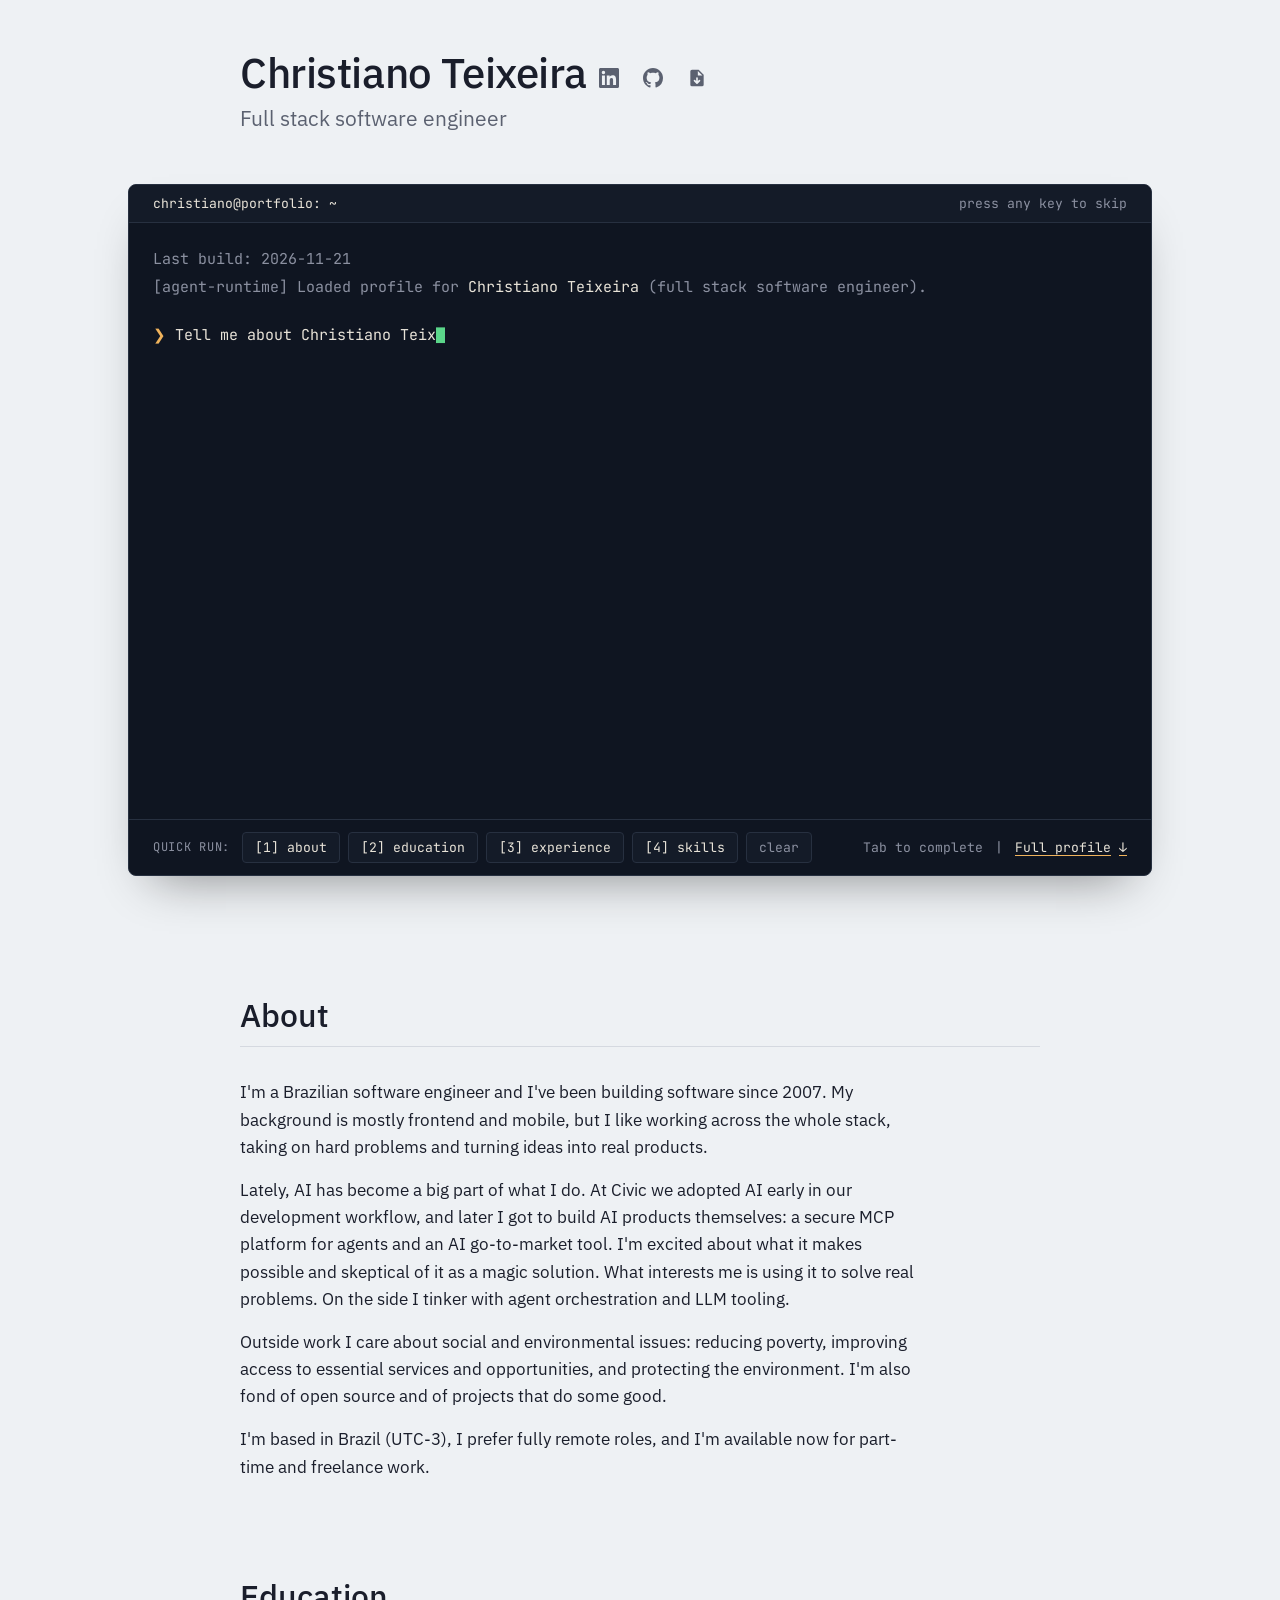
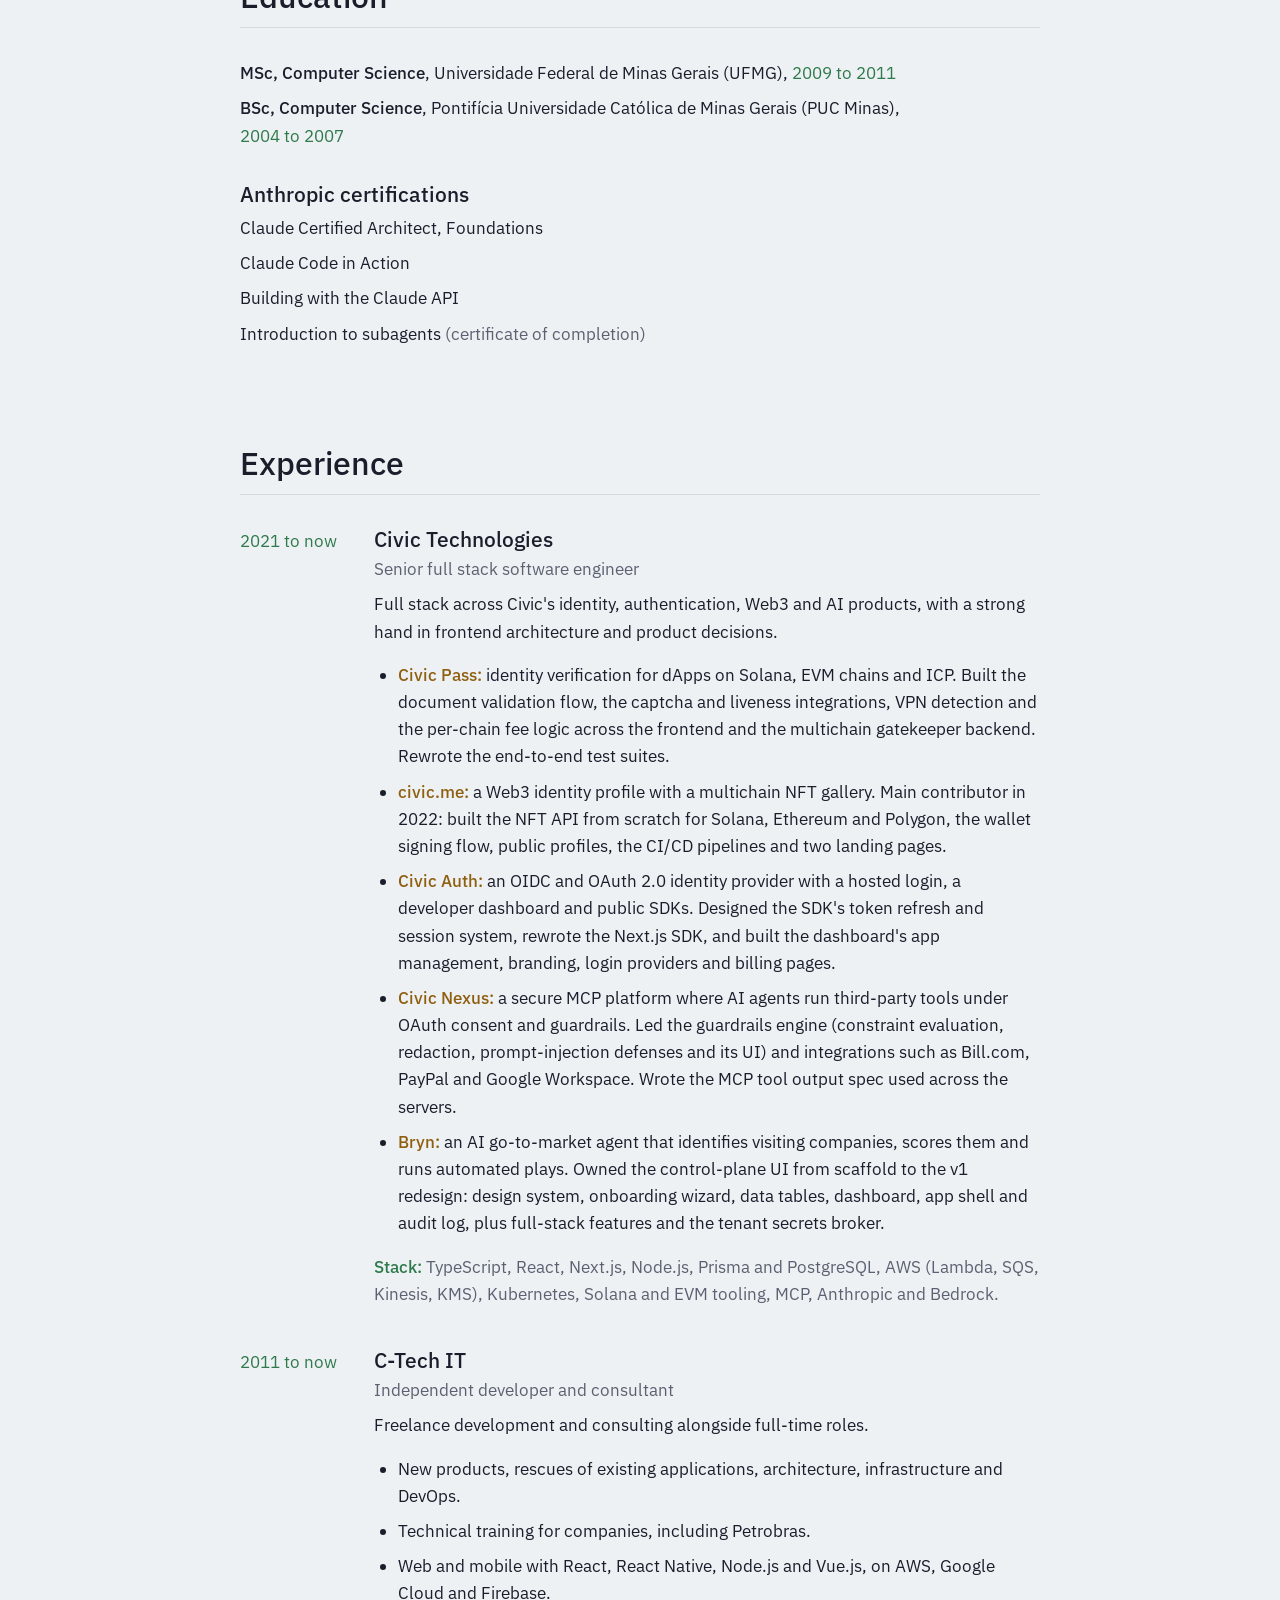
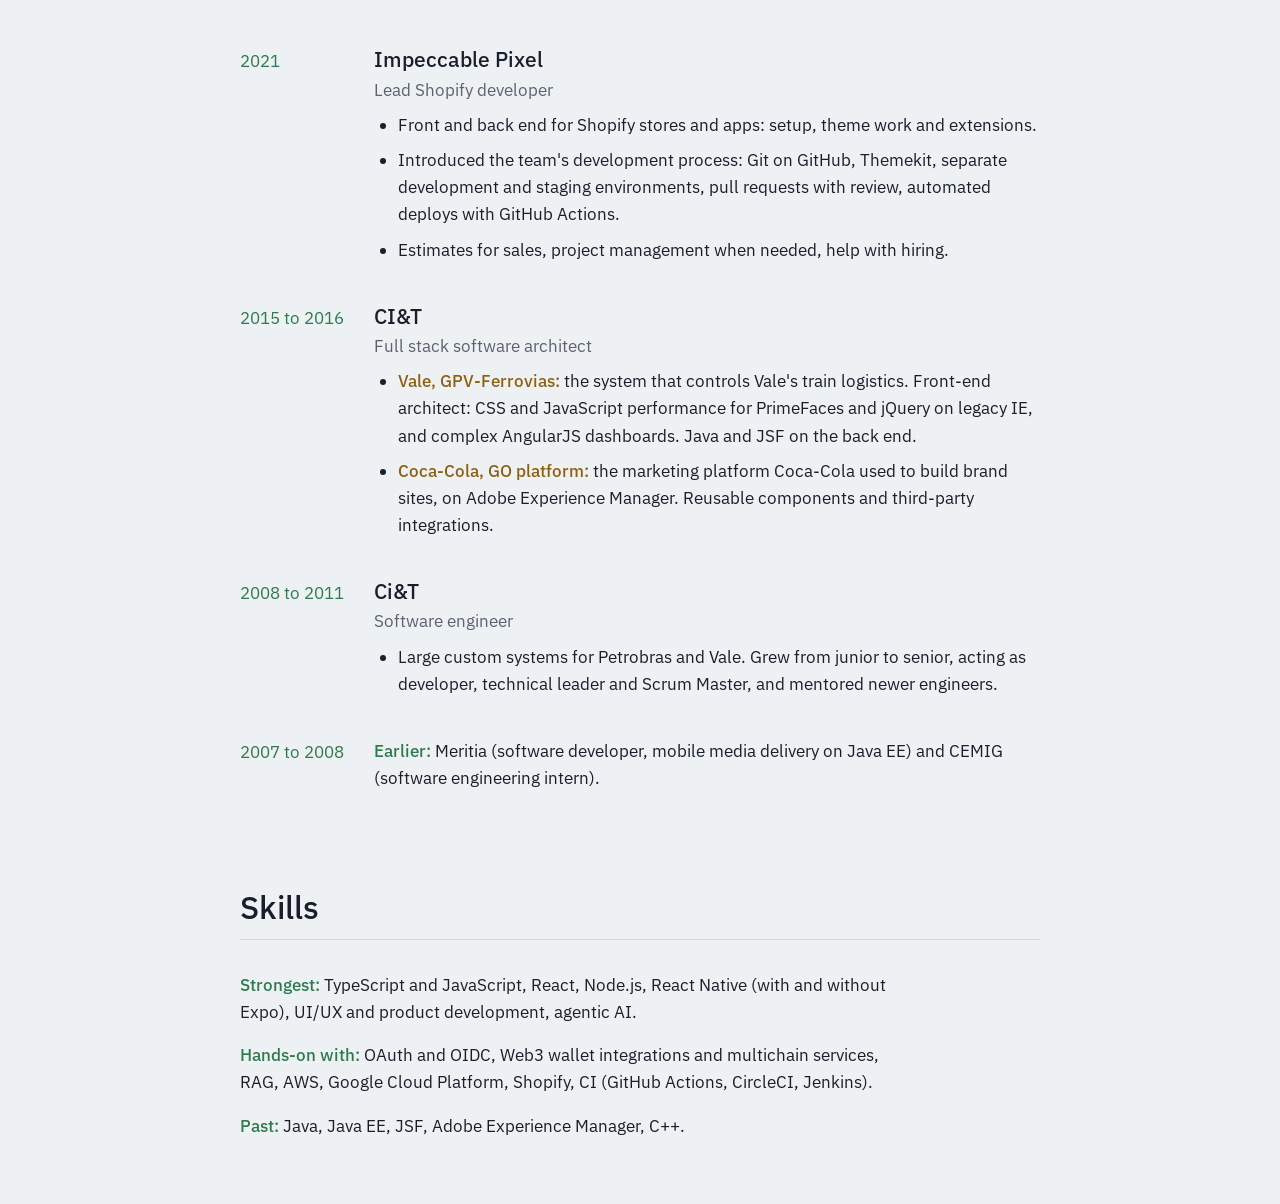
==== commit f534e426: "Deploy site chriteixeira/portfolio@c753561f23493628559111302c65513dfe1b6bbe" ====
--- a/index.html
+++ b/index.html
@@ -1 +1 @@
-<!DOCTYPE html><html lang="en"><head><script>document.documentElement.classList.add("js");</script><meta charset="utf-8"><meta name="viewport" content="width=device-width, initial-scale=1"><title>Christiano Teixeira, full stack software engineer</title><meta name="description" content="Full stack software engineer in Brazil, building software since 2007. TypeScript, React, Node.js, React Native and agentic AI. Fully remote, available for part-time and freelance work."><link rel="canonical" href="https://cteixeira.com.br/"><meta name="theme-color" content="#EEF1F4" media="(prefers-color-scheme: light)"><meta name="theme-color" content="#13161F" media="(prefers-color-scheme: dark)"><meta property="og:type" content="website"><meta property="og:url" content="https://cteixeira.com.br/"><meta property="og:title" content="Christiano Teixeira, full stack software engineer"><meta property="og:description" content="Full stack software engineer in Brazil, building software since 2007. TypeScript, React, Node.js, React Native and agentic AI. Fully remote, available for part-time and freelance work."><meta property="og:image" content="https://cteixeira.com.br/og.png"><meta property="og:image:width" content="1200"><meta property="og:image:height" content="630"><meta property="og:image:alt" content="Christiano Teixeira, full stack software engineer"><meta name="twitter:card" content="summary_large_image"><meta name="twitter:title" content="Christiano Teixeira, full stack software engineer"><meta name="twitter:description" content="Full stack software engineer in Brazil, building software since 2007. TypeScript, React, Node.js, React Native and agentic AI. Fully remote, available for part-time and freelance work."><meta name="twitter:image" content="https://cteixeira.com.br/og.png"><link rel="icon" type="image/svg+xml" href="/favicon.svg"><link rel="apple-touch-icon" href="/apple-touch-icon.png"><link rel="preload" href="/_astro/ibm-plex-sans-latin-400-normal.CDDApCn2.woff2" as="font" type="font/woff2" crossorigin><link rel="preload" href="/_astro/jetbrains-mono-latin-400-normal.V6pRDFza.woff2" as="font" type="font/woff2" crossorigin><link rel="stylesheet" href="/_astro/index.CBc_p1ye.css"></head><body><div class="page"><div class="hero"><header class="header" data-astro-cid-nen7h5rs><div class="header__line" data-astro-cid-nen7h5rs><h1 data-astro-cid-nen7h5rs>Christiano Teixeira</h1><ul class="social bare-list" aria-label="Profiles" data-astro-cid-y2qsmizv><li data-astro-cid-y2qsmizv><a href="https://www.linkedin.com/in/chriteixeira" aria-label="LinkedIn profile" data-astro-cid-y2qsmizv><svg viewBox="0 0 24 24" width="20" height="20" aria-hidden="true" focusable="false" data-astro-cid-y2qsmizv><path d="M20.45 20.45h-3.56v-5.57c0-1.33-.02-3.04-1.85-3.04-1.85 0-2.14 1.45-2.14 2.94v5.67H9.35V9h3.41v1.56h.05c.48-.9 1.64-1.85 3.37-1.85 3.6 0 4.27 2.37 4.27 5.46v6.28zM5.34 7.43a2.06 2.06 0 1 1 0-4.13 2.06 2.06 0 0 1 0 4.13zM7.12 20.45H3.56V9h3.56v11.45zM22.22 0H1.77C.79 0 0 .77 0 1.73v20.54C0 23.23.79 24 1.77 24h20.45c.98 0 1.78-.77 1.78-1.73V1.73C24 .77 23.2 0 22.22 0z" data-astro-cid-y2qsmizv></path></svg></a></li><li data-astro-cid-y2qsmizv><a href="https://github.com/chriteixeira" aria-label="GitHub profile" data-astro-cid-y2qsmizv><svg viewBox="0 0 16 16" width="20" height="20" aria-hidden="true" focusable="false" data-astro-cid-y2qsmizv><path d="M8 0C3.58 0 0 3.58 0 8c0 3.54 2.29 6.53 5.47 7.59.4.07.55-.17.55-.38 0-.19-.01-.82-.01-1.49-2.01.37-2.53-.49-2.69-.94-.09-.23-.48-.94-.82-1.13-.28-.15-.68-.52-.01-.53.63-.01 1.08.58 1.23.82.72 1.21 1.87.87 2.33.66.07-.52.28-.87.51-1.07-1.78-.2-3.64-.89-3.64-3.95 0-.87.31-1.59.82-2.15-.08-.2-.36-1.02.08-2.12 0 0 .67-.21 2.2.82.64-.18 1.32-.27 2-.27.68 0 1.36.09 2 .27 1.53-1.04 2.2-.82 2.2-.82.44 1.1.16 1.92.08 2.12.51.56.82 1.27.82 2.15 0 3.07-1.87 3.75-3.65 3.95.29.25.54.73.54 1.48 0 1.07-.01 1.93-.01 2.2 0 .21.15.46.55.38A8.01 8.01 0 0 0 16 8c0-4.42-3.58-8-8-8z" data-astro-cid-y2qsmizv></path></svg></a></li><li data-astro-cid-y2qsmizv><a href="/Christiano-Teixeira-CV.pdf" aria-label="Download CV (PDF)" data-astro-cid-y2qsmizv><svg viewBox="0 0 24 24" width="20" height="20" aria-hidden="true" focusable="false" data-astro-cid-y2qsmizv><path d="M14 2H6a2 2 0 0 0-2 2v16a2 2 0 0 0 2 2h12a2 2 0 0 0 2-2V8l-6-6zm-1 1.5L18.5 9H13V3.5zM12 11a1 1 0 0 1 1 1v3.59l1.3-1.3a1 1 0 0 1 1.4 1.42l-3 3a1 1 0 0 1-1.4 0l-3-3a1 1 0 0 1 1.4-1.42l1.3 1.3V12a1 1 0 0 1 1-1z" data-astro-cid-y2qsmizv></path></svg></a></li></ul></div><p class="header__title" data-astro-cid-nen7h5rs>Full stack software engineer</p></header><section class="term no-print" aria-label="Agent terminal"><div class="term__bar"><span class="term__title">christiano@portfolio: ~</span> <span class="term__status"><span class="term__skip" hidden>press any key to skip</span><span class="term__ready">chris-agent: ready</span></span></div><div class="term__screen" tabindex="0"><div class="term__static"><p class="line line--boot">Last build: 2026-11-16</p><p class="line line--boot">[agent-runtime] Loaded profile for <span class="boot__name">Christiano Teixeira</span> (full stack software engineer).</p><p class="line line--user"><span class="ps1" aria-hidden="true">❯</span>Tell me about Christiano Teixeira.</p><p class="line line--tool">Reading profile.pdf<span class="line__time"> (0.7s)</span></p><p class="line line--tool">Checking github.com/chriteixeira<span class="line__time"> (0.7s)</span></p><section class="digest" aria-label="Profile digest"><div class="digest__head"><span class="digest__title">Profile // Christiano Teixeira</span> <span class="digest__meta">Brazil / remote, UTC-3</span></div><div class="digest__body"><p class="line line--agent">Christiano Teixeira, full stack software engineer in Brazil, building software since 2007.</p><p class="line line--agent">Senior engineer at Civic since 2021: identity verification, authentication, Web3 and AI products, including a secure MCP platform for agents and an AI go-to-market tool.</p><p class="line line--agent">Strongest in TypeScript, React, Node.js and React Native, UI and product work, and agentic AI.</p><p class="line line--fact"><span class="fact__label">Core stack:</span> TypeScript, React, Node.js, React Native</p><p class="line line--fact"><span class="fact__label">Building since:</span> 2007</p><p class="line line--fact"><span class="fact__label">Current:</span> Civic, senior full stack, 2021 to now</p><p class="line line--fact"><span class="fact__label">Availability:</span> Remote, part-time or freelance now</p><p class="line line--fact"><span class="fact__label">Education:</span> MSc in Computer Science (UFMG), BSc (PUC Minas)</p></div></section><p class="prompt" aria-hidden="true"><span class="ps1">❯</span><span class="prompt__hint">/ for commands</span></p></div><div class="term__app"><div class="term__log" aria-hidden="true"></div><div class="term__live" role="log" aria-live="polite"></div><div class="term__active"></div><div class="prompt prompt--live" hidden><span class="ps1" aria-hidden="true">❯</span><input class="prompt__input" id="agent-input" name="agent-input" type="text" autocomplete="off" autocapitalize="off" autocorrect="off" spellcheck="false" enterkeyhint="send" aria-label="Ask the agent" aria-describedby="agent-hint"><button class="prompt__slash" type="button">/ for commands</button></div><button class="hint" id="agent-hint" type="button" tabindex="-1" hidden></button><ul class="menu" aria-label="Commands" hidden></ul></div></div><nav class="quickrun" aria-label="Quick run"><span class="quickrun__label" aria-hidden="true">Quick run:</span><button class="quickrun__run" type="button" data-command="about" aria-keyshortcuts="1"><span class="quickrun__key" aria-hidden="true">[1]</span> about</button><button class="quickrun__run" type="button" data-command="education" aria-keyshortcuts="2"><span class="quickrun__key" aria-hidden="true">[2]</span> education</button><button class="quickrun__run" type="button" data-command="experience" aria-keyshortcuts="3"><span class="quickrun__key" aria-hidden="true">[3]</span> experience</button><button class="quickrun__run" type="button" data-command="skills" aria-keyshortcuts="4"><span class="quickrun__key" aria-hidden="true">[4]</span> skills</button><button class="quickrun__run quickrun__run--quiet" type="button" data-command="clear">clear</button><span class="quickrun__end"><span class="quickrun__tab">Tab to complete</span><a class="quickrun__page" href="#about">Full profile</a></span></nav><script type="application/json" id="agent-data">{"agent":{"runtime":{"text":"[agent-runtime] Loaded profile for Christiano Teixeira (full stack software engineer).","highlight":"Christiano Teixeira"},"question":"Tell me about Christiano Teixeira.","tools":["Reading profile.pdf","Checking github.com/chriteixeira"],"answer":["Christiano Teixeira, full stack software engineer in Brazil, building software since 2007.","Senior engineer at Civic since 2021: identity verification, authentication, Web3 and AI products, including a secure MCP platform for agents and an AI go-to-market tool.","Strongest in TypeScript, React, Node.js and React Native, UI and product work, and agentic AI."],"panel":{"title":"Profile // Christiano Teixeira","meta":"Brazil / remote, UTC-3"},"facts":[{"label":"Core stack","value":"TypeScript, React, Node.js, React Native"},{"label":"Building since","value":"2007"},{"label":"Current","value":"Civic, senior full stack, 2021 to now","role":"senior full stack"},{"label":"Availability","value":"Remote, part-time or freelance now"},{"label":"Education","value":"MSc in Computer Science (UFMG), BSc (PUC Minas)"}],"quickRun":[{"command":"about","label":"about"},{"command":"education","label":"education"},{"command":"experience","label":"experience"},{"command":"skills","label":"skills"}],"colourNames":["Civic Pass","civic.me","Civic Auth","Civic Nexus","Bryn","GPV-Ferrovias","GO platform"]},"lastBuild":"Last build: 2026-11-16","intents":[{"kind":"simple","id":"meta","stems":[{"text":"are you real"},{"text":"are you a bot"},{"text":"are you human"},{"text":"real ai"},{"text":"which model"},{"text":"chatgpt"},{"text":"gpt"},{"text":"voce e real"},{"text":"e um bot"}],"hint":"Wondering if I'm real? Tab for the honest answer.","answer":{"kind":"text","text":"I'm a script, not a model. Every answer here was written by Christiano. No API, no cost, no hallucinations."},"followUps":[{"label":"How this site was built","target":{"kind":"reply","reply":"site"}},{"label":"His real AI work","target":{"kind":"reply","reply":"ai"}},{"label":"Who is he","target":{"kind":"command","command":"about"}}]},{"kind":"simple","id":"compensation","stems":[{"text":"salary"},{"text":"salar"},{"text":"rate"},{"text":"compensation"},{"text":"pay","whole":true},{"text":"he charge"},{"text":"you charge"},{"text":"salario"},{"text":"remunera"},{"text":"valor hora"},{"text":"quanto cobra"}],"hint":"Asking about rates or salary? Tab for the short answer.","answer":{"kind":"text","text":"Not in my context window. Compensation is a conversation with him, and he answers messages on LinkedIn quickly."},"followUps":[{"label":"Open his LinkedIn","target":{"kind":"command","command":"links"}},{"label":"Check his availability first","target":{"kind":"reply","reply":"availability"}}]},{"kind":"simple","id":"availability","stems":[{"text":"available"},{"text":"availab"},{"text":"remote"},{"text":"relocat"},{"text":"timezone"},{"text":"time zone"},{"text":"location"},{"text":"located"},{"text":"based"},{"text":"where is he"},{"text":"where does he"},{"text":"where he is"},{"text":"where are you"},{"text":"where is christiano"},{"text":"visa"},{"text":"full time"},{"text":"part time"},{"text":"freelanc"},{"text":"contract"},{"text":"disponivel"},{"text":"remoto"},{"text":"onde mora"},{"text":"onde ele mora"},{"text":"onde fica"},{"text":"onde ele fica"},{"text":"de onde"},{"text":"mora"},{"text":"fuso"}],"hint":"Checking where he is and how he works? Tab for availability.","answer":{"kind":"reply","reply":"availability"},"followUps":[{"label":"Reach him on LinkedIn","target":{"kind":"command","command":"links"}},{"label":"See his experience first","target":{"kind":"command","command":"experience"}}]},{"kind":"simple","id":"civic","stems":[{"text":"civic"},{"text":"nexus"},{"text":"bryn"},{"text":"civic auth"},{"text":"civic pass"},{"text":"go to market"}],"hint":"Asking about Civic? Tab for what he did there.","answer":{"kind":"reply","reply":"civic"},"followUps":[{"label":"The full timeline","target":{"kind":"command","command":"experience"}},{"label":"His AI work in more detail","target":{"kind":"reply","reply":"ai"}},{"label":"How to reach him","target":{"kind":"command","command":"links"}}]},{"kind":"tech","id":"tech","hintPattern":"Asking about {term}? Tab for a straight answer.","terms":[{"term":"React Native","stems":[{"text":"react native"}],"answer":{"kind":"text","text":"Yes: React Native, with and without Expo. Mobile goes back to his first job in 2007."}},{"term":"mobile","stems":[{"text":"mobile"}],"answer":{"kind":"text","text":"Yes: React Native, with and without Expo. Mobile goes back to his first job in 2007."}},{"term":"React","stems":[{"text":"react"}],"answer":{"kind":"text","text":"Yes, his strongest ground: TypeScript, React and Node.js in production for years, with a long frontend and product focus."}},{"term":"TypeScript","stems":[{"text":"typescript"}],"answer":{"kind":"text","text":"Yes, his strongest ground: TypeScript, React and Node.js in production for years, with a long frontend and product focus."}},{"term":"JavaScript","stems":[{"text":"javascript"}],"answer":{"kind":"text","text":"Yes, his strongest ground: TypeScript, React and Node.js in production for years, with a long frontend and product focus."}},{"term":"Node.js","stems":[{"text":"node"}],"answer":{"kind":"text","text":"Yes, his strongest ground: TypeScript, React and Node.js in production for years, with a long frontend and product focus."}},{"term":"Next.js","stems":[{"text":"next js"},{"text":"nextjs"}],"answer":{"kind":"text","text":"Yes, in production at Civic."}},{"term":"Vue","stems":[{"text":"vue"}],"answer":{"kind":"text","text":"Yes, from freelance work alongside React."}},{"term":"Python","stems":[{"text":"python"}],"answer":{"kind":"text","text":"Newer, from side projects."}},{"term":"Java","stems":[{"text":"java"}],"answer":{"kind":"text","text":"Earlier years, not current: Java, Java EE and JSF at Meritia, Ci&T and CI&T."}},{"term":"Rust","stems":[{"text":"rust"}],"answer":{"kind":"text","text":"Not in his stack. He would say so in an interview too."}},{"term":"Go","stems":[{"text":"golang"}],"answer":{"kind":"text","text":"Not in his stack. He would say so in an interview too."}},{"term":"Go","stems":[{"text":"go","whole":true}],"answer":{"kind":"text","text":"Not in his stack. He would say so in an interview too."}},{"term":"Web3","stems":[{"text":"web3"}],"answer":{"kind":"text","text":"Yes: wallet integrations and multichain services at Civic, plus a Web2 and Web3 authentication platform."}},{"term":"Solana","stems":[{"text":"solana"}],"answer":{"kind":"text","text":"Yes: wallet integrations and multichain services at Civic, plus a Web2 and Web3 authentication platform."}},{"term":"Ethereum","stems":[{"text":"ethereum"}],"answer":{"kind":"text","text":"Yes: wallet integrations and multichain services at Civic, plus a Web2 and Web3 authentication platform."}},{"term":"MCP","stems":[{"text":"mcp"}],"answer":{"kind":"reply","reply":"ai"}},{"term":"AI","stems":[{"text":"ai","whole":true}],"answer":{"kind":"reply","reply":"ai"}},{"term":"agents","stems":[{"text":"agent"}],"answer":{"kind":"reply","reply":"ai"}},{"term":"LLMs","stems":[{"text":"llm"}],"answer":{"kind":"reply","reply":"ai"}},{"term":"Claude","stems":[{"text":"claude"}],"answer":{"kind":"reply","reply":"ai"}},{"term":"OpenAI","stems":[{"text":"openai"}],"answer":{"kind":"reply","reply":"ai"}},{"term":"Shopify","stems":[{"text":"shopify"}],"answer":{"kind":"text","text":"Yes: lead Shopify developer in 2021, themes, apps and the team's delivery process."}},{"term":"AWS","stems":[{"text":"aws"}],"answer":{"kind":"text","text":"Yes: AWS at Civic, Google Cloud and Firebase on freelance work."}},{"term":"Firebase","stems":[{"text":"firebase"}],"answer":{"kind":"text","text":"Yes: AWS at Civic, Google Cloud and Firebase on freelance work."}},{"term":"GCP","stems":[{"text":"gcp"}],"answer":{"kind":"text","text":"Yes: AWS at Civic, Google Cloud and Firebase on freelance work."}},{"term":"Google Cloud","stems":[{"text":"google cloud"}],"answer":{"kind":"text","text":"Yes: AWS at Civic, Google Cloud and Firebase on freelance work."}},{"term":"Angular","stems":[{"text":"angular"}],"answer":{"kind":"text","text":"2015 to 2016 at CI&T, not current."}},{"term":"AEM","stems":[{"text":"aem"}],"answer":{"kind":"text","text":"2015 to 2016 at CI&T, not current."}}],"followUps":[{"label":"All skill groups","target":{"kind":"command","command":"skills"}},{"label":"What he has built","target":{"kind":"command","command":"projects"}}]},{"kind":"simple","id":"cv","stems":[{"text":"cv","whole":true},{"text":"resume"},{"text":"resum"},{"text":"curricul"},{"text":"curriculo"}],"hint":"Looking for a CV? Tab for the link.","answer":{"kind":"text","text":"His CV as a PDF: https://cteixeira.com.br/Christiano-Teixeira-CV.pdf"},"followUps":[{"label":"How to reach him","target":{"kind":"command","command":"links"}},{"label":"The experience timeline here","target":{"kind":"command","command":"experience"}}]},{"kind":"simple","id":"contact","stems":[{"text":"contact"},{"text":"email"},{"text":"e mail"},{"text":"reach"},{"text":"linkedin"},{"text":"github"},{"text":"hire"},{"text":"hiring"},{"text":"talk"},{"text":"call"},{"text":"contato"},{"text":"contratar"},{"text":"falar"}],"hint":"Want to reach him? Tab for contact details.","answer":{"kind":"command","command":"links"},"followUps":[{"label":"Read about him first","target":{"kind":"command","command":"about"}},{"label":"See his projects","target":{"kind":"command","command":"projects"}}]},{"kind":"simple","id":"about","stems":[{"text":"who"},{"text":"about him"},{"text":"about christiano"},{"text":"himself"},{"text":"bio"},{"text":"background"},{"text":"quem"},{"text":"sobre"}],"hint":"Want to know who he is? Tab for the short version.","answer":{"kind":"command","command":"about"},"followUps":[{"label":"Where he has worked","target":{"kind":"command","command":"experience"}},{"label":"His side projects","target":{"kind":"reply","reply":"side"}},{"label":"How to reach him","target":{"kind":"command","command":"links"}}]},{"kind":"simple","id":"education","stems":[{"text":"educat"},{"text":"degree"},{"text":"universit"},{"text":"college"},{"text":"studied"},{"text":"study"},{"text":"studies"},{"text":"msc"},{"text":"masters"},{"text":"master s"},{"text":"bsc"},{"text":"bachelor"},{"text":"graduat"},{"text":"phd","whole":true},{"text":"certif"},{"text":"academic"},{"text":"formacao"},{"text":"faculdade"},{"text":"universidade"},{"text":"mestrado"},{"text":"graduacao"},{"text":"estudou"},{"text":"estudo"},{"text":"diploma"}],"hint":"Asking about his education? Tab for degrees and certifications.","answer":{"kind":"text","text":"MSc in Computer Science from UFMG (2009 to 2011) and BSc in Computer Science from PUC Minas (2004 to 2007). Four Anthropic certifications: Claude Certified Architect Foundations, Claude Code in Action, Building with the Claude API, Introduction to subagents."},"followUps":[{"label":"The full list","target":{"kind":"command","command":"education"}},{"label":"His skills","target":{"kind":"command","command":"skills"}},{"label":"Where he has worked","target":{"kind":"command","command":"experience"}}]},{"kind":"simple","id":"experience","stems":[{"text":"experienc"},{"text":"experienci"},{"text":"career"},{"text":"work history"},{"text":"worked"},{"text":"work","whole":true},{"text":"companies"},{"text":"company"},{"text":"employ"},{"text":"job"},{"text":"role"},{"text":"carreira"},{"text":"empresa"},{"text":"trabalh"},{"text":"cargo"}],"hint":"Looking for where he has worked? Tab to see it.","answer":{"kind":"text","text":"Four chapters: Civic since 2021 (identity, auth, Web3, AI), independent consulting since 2011, CI&T as a software architect (2015 to 2016), and Ci&T as an engineer (2008 to 2011)."},"followUps":[{"label":"Show the full timeline","target":{"kind":"command","command":"experience"}},{"label":"What he did at Civic","target":{"kind":"reply","reply":"civic"}},{"label":"His skills instead","target":{"kind":"command","command":"skills"}}]},{"kind":"simple","id":"projects","stems":[{"text":"project"},{"text":"projeto"},{"text":"built"},{"text":"build"},{"text":"portfolio"},{"text":"side project"},{"text":"open source"},{"text":"repo"},{"text":"construiu"}],"hint":"Asking about what he has built? Tab for his projects.","answer":{"kind":"text","text":"At work: the guardrails system of an MCP platform, the frontend of an AI go-to-market product, and a Web2 and Web3 auth platform. On his own: a coding-agent orchestrator and a Telegram agent for tennis coaches. None are public yet."},"followUps":[{"label":"The project list","target":{"kind":"command","command":"projects"}},{"label":"The AI side projects","target":{"kind":"reply","reply":"side"}},{"label":"Ask on LinkedIn for a walkthrough","target":{"kind":"command","command":"links"}}]},{"kind":"simple","id":"skills","stems":[{"text":"skill"},{"text":"stack"},{"text":"tech"},{"text":"technolog"},{"text":"language"},{"text":"framework"},{"text":"tool"},{"text":"habilidade"},{"text":"tecnologia"},{"text":"linguagem"},{"text":"ferramenta"}],"hint":"Asking about his stack? Tab for skills.","answer":{"kind":"text","text":"Strongest in TypeScript, React, Node.js and React Native, in UI and product work, and in agentic AI. Hands-on with OAuth, Web3, RAG, AWS, GCP, Shopify and CI. Java and AEM are from earlier years."},"followUps":[{"label":"All skill groups","target":{"kind":"command","command":"skills"}},{"label":"What he has built with them","target":{"kind":"command","command":"projects"}}]},{"kind":"simple","id":"greeting","stems":[{"text":"hi","whole":true},{"text":"hello"},{"text":"hey"},{"text":"yo","whole":true},{"text":"oi","whole":true},{"text":"ola"},{"text":"bom dia"},{"text":"boa tarde"},{"text":"boa noite"}],"answer":{"kind":"text","text":"Hi. I'm a scripted agent: I know what Christiano wrote here and nothing else."},"followUps":[{"label":"Who is he","target":{"kind":"command","command":"about"}},{"label":"Where has he worked","target":{"kind":"command","command":"experience"}},{"label":"How to reach him","target":{"kind":"command","command":"links"}}],"maxTokens":3},{"kind":"simple","id":"thanks","stems":[{"text":"thank"},{"text":"thx"},{"text":"obrigad"},{"text":"valeu"}],"answer":{"kind":"text","text":"You're welcome. LinkedIn is the fastest way to reach him: https://www.linkedin.com/in/chriteixeira"},"followUps":[{"label":"Check his availability","target":{"kind":"reply","reply":"availability"}},{"label":"See his projects","target":{"kind":"command","command":"projects"}}]}],"replies":{"availability":"Based in Brazil, UTC-3. Prefers fully remote roles. Available now for part-time and freelance work.","civic":"Civic, 2021 to now, senior full stack engineer. Identity verification and Web3 profiles (Civic Pass, civic.me), an authentication platform (Civic Auth), a secure MCP platform for AI agents (Civic Nexus, where he led the guardrails engine) and an AI go-to-market agent (Bryn, where he owned the UI).","ai":"At Civic he led the guardrails engine and the third-party integrations of a secure MCP platform for AI agents, and built the control-plane UI of an AI go-to-market agent. On his own: a coding-agent orchestrator and a Telegram LLM agent. Anthropic certified: architect foundations, Claude Code, Claude API.","side":"Two side projects, both private for now: a coding-agent orchestrator that routes tasks across agent CLIs with a planner model, and a Telegram bot that turns tennis coaches' voice notes into structured training logs with an LLM.","site":"Astro and TypeScript, hand-written CSS, and a scripted agent with no model behind it. The repo is private for now."},"starters":[{"label":"Who is he","target":{"kind":"command","command":"about"}},{"label":"Where has he worked","target":{"kind":"command","command":"experience"}},{"label":"How to reach him","target":{"kind":"command","command":"links"}}],"messages":{"unknown":"{input}: not in my context window. I only know what he wrote.","dismiss":"Ok. Ask me something else, or type / for commands.","ready":"chris-agent: ready","fullProfile":"Full profile","thinking":"Thinking…"},"commands":[{"name":"about","description":"Who he is","primary":true,"output":["Christiano Teixeira, full stack software engineer in Brazil, building software since 2007.","Senior engineer at Civic since 2021: identity verification, authentication, Web3 and AI products, including a secure MCP platform for agents and an AI go-to-market tool.","Strongest in TypeScript, React, Node.js and React Native, UI and product work, and agentic AI.","Based in Brazil, UTC-3. Prefers fully remote roles. Available now for part-time and freelance work."]},{"name":"education","description":"Degrees and certifications","primary":true,"output":[[{"text":"MSc, Computer Science, "},{"text":"UFMG (Universidade Federal de Minas Gerais)","cls":"role"},{"text":", "},{"text":"2009 to 2011","cls":"date"}],[{"text":"BSc, Computer Science, "},{"text":"PUC Minas (Pontifícia Universidade Católica de Minas Gerais)","cls":"role"},{"text":", "},{"text":"2004 to 2007","cls":"date"}],"Anthropic certifications:",[{"text":"Claude Certified Architect, Foundations"}],[{"text":"Claude Code in Action"}],[{"text":"Building with the Claude API"}],[{"text":"Introduction to subagents "},{"text":"(certificate of completion)","cls":"role"}]]},{"name":"experience","description":"Where he has worked","primary":true,"output":[[{"text":"2021 to now","cls":"date"},{"text":"   "},{"text":"Civic Technologies"},{"text":", "},{"text":"Senior full stack software engineer","cls":"role"}],[{"text":"2011 to now","cls":"date"},{"text":"   "},{"text":"C-Tech IT"},{"text":", "},{"text":"Independent developer and consultant","cls":"role"}],[{"text":"2021","cls":"date"},{"text":"          "},{"text":"Impeccable Pixel"},{"text":", "},{"text":"Lead Shopify developer","cls":"role"}],[{"text":"2015 to 2016","cls":"date"},{"text":"  "},{"text":"CI&T"},{"text":", "},{"text":"Full stack software architect","cls":"role"}],[{"text":"2008 to 2011","cls":"date"},{"text":"  "},{"text":"Ci&T"},{"text":", "},{"text":"Software engineer","cls":"role"}],[{"text":"2007 to 2008","cls":"date"},{"text":"  "},{"text":"Meritia"},{"text":", "},{"text":"Software developer","cls":"role"}],[{"text":"2007","cls":"date"},{"text":"          "},{"text":"CEMIG"},{"text":", "},{"text":"Software engineering intern","cls":"role"}],"[Full detail below, in Experience](#experience)"]},{"name":"skills","description":"What he works with","primary":true,"output":[[{"text":"Strongest:","cls":"label"},{"text":" TypeScript and JavaScript, React, Node.js, React Native (with and without Expo), UI/UX and product development, agentic AI."}],[{"text":"Hands-on with:","cls":"label"},{"text":" OAuth and OIDC, Web3 wallet integrations and multichain services, RAG, AWS, Google Cloud Platform, Shopify, CI (GitHub Actions, CircleCI, Jenkins)."}],[{"text":"Past:","cls":"label"},{"text":" Java, Java EE, JSF, Adobe Experience Manager, C++."}],"Strongest in TypeScript, React, Node.js and React Native, in UI and product work, and in agentic AI. Hands-on with OAuth, Web3, RAG, AWS, GCP, Shopify and CI. Java and AEM are from earlier years."]},{"name":"links","description":"LinkedIn, GitHub, availability","primary":true,"output":["Based in Brazil, UTC-3. Prefers fully remote roles. Available now for part-time and freelance work.",[{"text":"LinkedIn (also holds his CV):","cls":"muted"},{"text":" "},{"text":"linkedin.com/in/chriteixeira","href":"https://www.linkedin.com/in/chriteixeira"}],[{"text":"GitHub:","cls":"muted"},{"text":" "},{"text":"github.com/chriteixeira","href":"https://github.com/chriteixeira"}]]},{"name":"projects","description":"What he has built","primary":false,"output":["Civic Nexus guardrails: Guardrails system for a platform that connects AI agents to external services over MCP.","Bryn frontend: AI-powered go-to-market platform.","Civic Auth: Authentication for Web2 and Web3 apps, secure and flexible flows for both.","Coding-agent orchestrator: Routes coding tasks across agent CLIs (Claude Code, Codex, and others) driven by a planner model.","Tennis training log agent: Telegram bot that takes coaches' voice or text reports, extracts structured training metrics with an LLM, asks for missing fields, and stores the log.","This site: A scripted agent CLI with a real page underneath.","None of these are public right now. Ask him on LinkedIn for a walkthrough."]},{"name":"cv","description":"His CV as a PDF","primary":false,"output":["His CV as a PDF: https://cteixeira.com.br/Christiano-Teixeira-CV.pdf"]},{"name":"help","description":"This list","primary":false,"output":["/about       Who he is","/education   Degrees and certifications","/experience  Where he has worked","/skills      What he works with","/links       LinkedIn, GitHub, availability","/projects    What he has built","/cv          His CV as a PDF","/help        This list","/clear       Clear the screen","/replay      Replay the intro"]},{"name":"clear","description":"Clear the screen","primary":false,"output":[]},{"name":"replay","description":"Replay the intro","primary":false,"output":[]}]}</script></section><script type="module" src="/_astro/AgentHero.astro_astro_type_script_index_0_lang._un9__4z.js"></script><div class="hero__sentinel" aria-hidden="true"></div></div><div class="topbar no-print" aria-hidden="true" data-astro-cid-h7lskm3e><div class="topbar__inner" data-astro-cid-h7lskm3e><div class="topbar__id" data-astro-cid-h7lskm3e><p class="topbar__name" data-astro-cid-h7lskm3e>Christiano Teixeira</p><p class="topbar__title" data-astro-cid-h7lskm3e>Full stack software engineer</p></div><ul class="social bare-list" aria-label="Profiles" data-astro-cid-y2qsmizv><li data-astro-cid-y2qsmizv><a href="https://www.linkedin.com/in/chriteixeira" aria-label="LinkedIn profile" data-astro-cid-y2qsmizv><svg viewBox="0 0 24 24" width="20" height="20" aria-hidden="true" focusable="false" data-astro-cid-y2qsmizv><path d="M20.45 20.45h-3.56v-5.57c0-1.33-.02-3.04-1.85-3.04-1.85 0-2.14 1.45-2.14 2.94v5.67H9.35V9h3.41v1.56h.05c.48-.9 1.64-1.85 3.37-1.85 3.6 0 4.27 2.37 4.27 5.46v6.28zM5.34 7.43a2.06 2.06 0 1 1 0-4.13 2.06 2.06 0 0 1 0 4.13zM7.12 20.45H3.56V9h3.56v11.45zM22.22 0H1.77C.79 0 0 .77 0 1.73v20.54C0 23.23.79 24 1.77 24h20.45c.98 0 1.78-.77 1.78-1.73V1.73C24 .77 23.2 0 22.22 0z" data-astro-cid-y2qsmizv></path></svg></a></li><li data-astro-cid-y2qsmizv><a href="https://github.com/chriteixeira" aria-label="GitHub profile" data-astro-cid-y2qsmizv><svg viewBox="0 0 16 16" width="20" height="20" aria-hidden="true" focusable="false" data-astro-cid-y2qsmizv><path d="M8 0C3.58 0 0 3.58 0 8c0 3.54 2.29 6.53 5.47 7.59.4.07.55-.17.55-.38 0-.19-.01-.82-.01-1.49-2.01.37-2.53-.49-2.69-.94-.09-.23-.48-.94-.82-1.13-.28-.15-.68-.52-.01-.53.63-.01 1.08.58 1.23.82.72 1.21 1.87.87 2.33.66.07-.52.28-.87.51-1.07-1.78-.2-3.64-.89-3.64-3.95 0-.87.31-1.59.82-2.15-.08-.2-.36-1.02.08-2.12 0 0 .67-.21 2.2.82.64-.18 1.32-.27 2-.27.68 0 1.36.09 2 .27 1.53-1.04 2.2-.82 2.2-.82.44 1.1.16 1.92.08 2.12.51.56.82 1.27.82 2.15 0 3.07-1.87 3.75-3.65 3.95.29.25.54.73.54 1.48 0 1.07-.01 1.93-.01 2.2 0 .21.15.46.55.38A8.01 8.01 0 0 0 16 8c0-4.42-3.58-8-8-8z" data-astro-cid-y2qsmizv></path></svg></a></li><li data-astro-cid-y2qsmizv><a href="/Christiano-Teixeira-CV.pdf" aria-label="Download CV (PDF)" data-astro-cid-y2qsmizv><svg viewBox="0 0 24 24" width="20" height="20" aria-hidden="true" focusable="false" data-astro-cid-y2qsmizv><path d="M14 2H6a2 2 0 0 0-2 2v16a2 2 0 0 0 2 2h12a2 2 0 0 0 2-2V8l-6-6zm-1 1.5L18.5 9H13V3.5zM12 11a1 1 0 0 1 1 1v3.59l1.3-1.3a1 1 0 0 1 1.4 1.42l-3 3a1 1 0 0 1-1.4 0l-3-3a1 1 0 0 1 1.4-1.42l1.3 1.3V12a1 1 0 0 1 1-1z" data-astro-cid-y2qsmizv></path></svg></a></li></ul><nav class="topbar__nav" aria-label="Sections" data-astro-cid-h7lskm3e><ul class="topbar__links bare-list" data-astro-cid-h7lskm3e><li data-astro-cid-h7lskm3e><a href="#about" data-astro-cid-h7lskm3e>About</a></li><li data-astro-cid-h7lskm3e><a href="#education" data-astro-cid-h7lskm3e>Education</a></li><li data-astro-cid-h7lskm3e><a href="#experience" data-astro-cid-h7lskm3e>Experience</a></li><li data-astro-cid-h7lskm3e><a href="#skills" data-astro-cid-h7lskm3e>Skills</a></li></ul></nav></div></div><script type="module">function e(e,t,n,r){return!e&&t&&r>n?`about`:e&&!t&&r<n?`top`:null}function t(e){return e.getBoundingClientRect().bottom<0}function n(e){let t=Number.parseFloat(getComputedStyle(document.documentElement).scrollPaddingTop),n=Number.parseFloat(getComputedStyle(e).scrollMarginTop),r=e.getBoundingClientRect().top+window.scrollY-(Number.isNaN(t)?0:t)-(Number.isNaN(n)?0:n),i=document.documentElement.scrollHeight-window.innerHeight;return Math.max(0,Math.min(Math.round(r),i))}function r(r,i){let a=window.matchMedia(`(prefers-reduced-motion: reduce)`),o=`onscrollend`in window,s,c=window.scrollY,l=!1,u=0,d=()=>{window.clearTimeout(u),window.removeEventListener(`scrollend`,d),l=!1,c=window.scrollY,s=t(r)},f=()=>{window.clearTimeout(u),window.removeEventListener(`scrollend`,d),l=!0,o&&window.addEventListener(`scrollend`,d),u=window.setTimeout(d,o?2e3:700)},p=e=>{let t=e===`about`?n(i):0;Math.abs(t-window.scrollY)<1||(a.matches?(window.scrollTo({top:t,behavior:`auto`}),d()):(f(),window.scrollTo({top:t,behavior:`smooth`})))};return document.addEventListener(`click`,e=>{(e.target instanceof Element?e.target.closest(`a`):null)?.getAttribute(`href`)?.startsWith(`#`)&&f()},{capture:!0}),window.addEventListener(`hashchange`,f),{observe(t){if(l)return;let n=window.scrollY,r=s===void 0?null:e(s,t,c,n);s=t,c=n,r&&p(r)}}}var i=document.querySelector(`.topbar`),a=document.querySelector(`.hero__sentinel`),o=document.getElementById(`about`);function s(e,t){e.classList.toggle(`is-shown`,t),t?e.removeAttribute(`aria-hidden`):e.setAttribute(`aria-hidden`,`true`)}if(i&&a){let e=o?r(a,o):void 0;new IntersectionObserver(t=>{let n=t.at(-1);if(!n)return;let r=n.rootBounds?.top??0,a=!n.isIntersecting&&n.boundingClientRect.top<r;s(i,a),e?.observe(a)},{rootMargin:`0px 0px 0px 0px`}).observe(a)}</script><main><section class="section section--prose" aria-labelledby="about"><h2 id="about">About</h2><p>I&#39;m a Brazilian software engineer and I&#39;ve been building software since 2007. My background is mostly frontend and mobile, but I like working across the whole stack, taking on hard problems and turning ideas into real products.</p><p>Lately, AI has become a big part of what I do. At Civic we adopted AI early in our development workflow, and later I got to build AI products themselves: a secure MCP platform for agents and an AI go-to-market tool. I&#39;m excited about what it makes possible and skeptical of it as a magic solution. What interests me is using it to solve real problems. On the side I tinker with agent orchestration and LLM tooling.</p><p>Outside work I care about social and environmental issues: reducing poverty, improving access to essential services and opportunities, and protecting the environment. I&#39;m also fond of open source and of projects that do some good.</p><p>I&#39;m based in Brazil (UTC-3), I prefer fully remote roles, and I&#39;m available now for part-time and freelance work.</p></section><section class="section section--prose" aria-labelledby="education" data-astro-cid-ew4vagfh><h2 id="education" data-astro-cid-ew4vagfh>Education</h2><ul class="bare-list" data-astro-cid-ew4vagfh><li data-astro-cid-ew4vagfh><span class="education__degree" data-astro-cid-ew4vagfh>MSc, Computer Science</span>, Universidade Federal de Minas Gerais (UFMG), <span class="date" data-astro-cid-ew4vagfh>2009 to 2011</span></li><li data-astro-cid-ew4vagfh><span class="education__degree" data-astro-cid-ew4vagfh>BSc, Computer Science</span>, Pontifícia Universidade Católica de Minas Gerais (PUC Minas), <span class="date" data-astro-cid-ew4vagfh>2004 to 2007</span></li></ul><h3 class="education__certs" data-astro-cid-ew4vagfh>Anthropic certifications</h3><ul class="bare-list" data-astro-cid-ew4vagfh><li data-astro-cid-ew4vagfh>Claude Certified Architect, Foundations</li><li data-astro-cid-ew4vagfh>Claude Code in Action</li><li data-astro-cid-ew4vagfh>Building with the Claude API</li><li data-astro-cid-ew4vagfh>Introduction to subagents<span class="muted" data-astro-cid-ew4vagfh> (certificate of completion)</span></li></ul></section><section class="section" aria-labelledby="experience" data-astro-cid-bl6cniha><h2 id="experience" data-astro-cid-bl6cniha>Experience</h2><ol class="timeline bare-list" data-astro-cid-bl6cniha><li class="timeline__entry" data-astro-cid-bl6cniha><p class="timeline__date date" data-astro-cid-bl6cniha>2021 to now</p><div class="timeline__body prose" data-astro-cid-bl6cniha><h3 class="timeline__company" data-astro-cid-bl6cniha>Civic Technologies</h3><p class="role" data-astro-cid-bl6cniha>Senior full stack software engineer</p><p data-astro-cid-bl6cniha>Full stack across Civic&#39;s identity, authentication, Web3 and AI products, with a strong hand in frontend architecture and product decisions.</p><ul data-astro-cid-bl6cniha><li data-astro-cid-bl6cniha><span class="name" data-astro-cid-bl6cniha>Civic Pass:</span> identity verification for dApps on Solana, EVM chains and ICP. Built the document validation flow, the captcha and liveness integrations, VPN detection and the per-chain fee logic across the frontend and the multichain gatekeeper backend. Rewrote the end-to-end test suites.</li><li data-astro-cid-bl6cniha><span class="name" data-astro-cid-bl6cniha>civic.me:</span> a Web3 identity profile with a multichain NFT gallery. Main contributor in 2022: built the NFT API from scratch for Solana, Ethereum and Polygon, the wallet signing flow, public profiles, the CI/CD pipelines and two landing pages.</li><li data-astro-cid-bl6cniha><span class="name" data-astro-cid-bl6cniha>Civic Auth:</span> an OIDC and OAuth 2.0 identity provider with a hosted login, a developer dashboard and public SDKs. Designed the SDK&#39;s token refresh and session system, rewrote the Next.js SDK, and built the dashboard&#39;s app management, branding, login providers and billing pages.</li><li data-astro-cid-bl6cniha><span class="name" data-astro-cid-bl6cniha>Civic Nexus:</span> a secure MCP platform where AI agents run third-party tools under OAuth consent and guardrails. Led the guardrails engine (constraint evaluation, redaction, prompt-injection defenses and its UI) and integrations such as Bill.com, PayPal and Google Workspace. Wrote the MCP tool output spec used across the servers.</li><li data-astro-cid-bl6cniha><span class="name" data-astro-cid-bl6cniha>Bryn:</span> an AI go-to-market agent that identifies visiting companies, scores them and runs automated plays. Owned the control-plane UI from scaffold to the v1 redesign: design system, onboarding wizard, data tables, dashboard, app shell and audit log, plus full-stack features and the tenant secrets broker.</li></ul><p class="muted" data-astro-cid-bl6cniha><span class="label" data-astro-cid-bl6cniha>Stack:</span> TypeScript, React, Next.js, Node.js, Prisma and PostgreSQL, AWS (Lambda, SQS, Kinesis, KMS), Kubernetes, Solana and EVM tooling, MCP, Anthropic and Bedrock.</p></div></li><li class="timeline__entry" data-astro-cid-bl6cniha><p class="timeline__date date" data-astro-cid-bl6cniha>2011 to now</p><div class="timeline__body prose" data-astro-cid-bl6cniha><h3 class="timeline__company" data-astro-cid-bl6cniha>C-Tech IT</h3><p class="role" data-astro-cid-bl6cniha>Independent developer and consultant</p><p data-astro-cid-bl6cniha>Freelance development and consulting alongside full-time roles.</p><ul data-astro-cid-bl6cniha><li data-astro-cid-bl6cniha>New products, rescues of existing applications, architecture, infrastructure and DevOps.</li><li data-astro-cid-bl6cniha>Technical training for companies, including Petrobras.</li><li data-astro-cid-bl6cniha>Web and mobile with React, React Native, Node.js and Vue.js, on AWS, Google Cloud and Firebase.</li></ul></div></li><li class="timeline__entry" data-astro-cid-bl6cniha><p class="timeline__date date" data-astro-cid-bl6cniha>2021</p><div class="timeline__body prose" data-astro-cid-bl6cniha><h3 class="timeline__company" data-astro-cid-bl6cniha>Impeccable Pixel</h3><p class="role" data-astro-cid-bl6cniha>Lead Shopify developer</p><ul data-astro-cid-bl6cniha><li data-astro-cid-bl6cniha>Front and back end for Shopify stores and apps: setup, theme work and extensions.</li><li data-astro-cid-bl6cniha>Introduced the team&#39;s development process: Git on GitHub, Themekit, separate development and staging environments, pull requests with review, automated deploys with GitHub Actions.</li><li data-astro-cid-bl6cniha>Estimates for sales, project management when needed, help with hiring.</li></ul></div></li><li class="timeline__entry" data-astro-cid-bl6cniha><p class="timeline__date date" data-astro-cid-bl6cniha>2015 to 2016</p><div class="timeline__body prose" data-astro-cid-bl6cniha><h3 class="timeline__company" data-astro-cid-bl6cniha>CI&amp;T</h3><p class="role" data-astro-cid-bl6cniha>Full stack software architect</p><ul data-astro-cid-bl6cniha><li data-astro-cid-bl6cniha><span class="name" data-astro-cid-bl6cniha>Vale, GPV-Ferrovias:</span> the system that controls Vale&#39;s train logistics. Front-end architect: CSS and JavaScript performance for PrimeFaces and jQuery on legacy IE, and complex AngularJS dashboards. Java and JSF on the back end.</li><li data-astro-cid-bl6cniha><span class="name" data-astro-cid-bl6cniha>Coca-Cola, GO platform:</span> the marketing platform Coca-Cola used to build brand sites, on Adobe Experience Manager. Reusable components and third-party integrations.</li></ul></div></li><li class="timeline__entry" data-astro-cid-bl6cniha><p class="timeline__date date" data-astro-cid-bl6cniha>2008 to 2011</p><div class="timeline__body prose" data-astro-cid-bl6cniha><h3 class="timeline__company" data-astro-cid-bl6cniha>Ci&amp;T</h3><p class="role" data-astro-cid-bl6cniha>Software engineer</p><ul data-astro-cid-bl6cniha><li data-astro-cid-bl6cniha>Large custom systems for Petrobras and Vale. Grew from junior to senior, acting as developer, technical leader and Scrum Master, and mentored newer engineers.</li></ul></div></li><li class="timeline__entry" data-astro-cid-bl6cniha><p class="timeline__date date" data-astro-cid-bl6cniha>2007 to 2008</p><div class="timeline__body prose" data-astro-cid-bl6cniha><p data-astro-cid-bl6cniha><span class="label" data-astro-cid-bl6cniha>Earlier:</span> Meritia (software developer, mobile media delivery on Java EE) and CEMIG (software engineering intern).</p></div></li></ol></section><section class="section section--prose" aria-labelledby="skills"><h2 id="skills">Skills</h2><p><strong class="label">Strongest:</strong> TypeScript and JavaScript, React, Node.js, React Native (with and without Expo), UI/UX and product development, agentic AI.</p><p><strong class="label">Hands-on with:</strong> OAuth and OIDC, Web3 wallet integrations and multichain services, RAG, AWS, Google Cloud Platform, Shopify, CI (GitHub Actions, CircleCI, Jenkins).</p><p><strong class="label">Past:</strong> Java, Java EE, JSF, Adobe Experience Manager, C++.</p></section></main></div></body></html>+<!DOCTYPE html><html lang="en"><head><script>document.documentElement.classList.add("js");</script><meta charset="utf-8"><meta name="viewport" content="width=device-width, initial-scale=1"><title>Christiano Teixeira, full stack software engineer</title><meta name="description" content="Full stack software engineer in Brazil, building software since 2007. TypeScript, React, Node.js, React Native and agentic AI. Fully remote, available for part-time and freelance work."><link rel="canonical" href="https://cteixeira.com.br/"><meta name="theme-color" content="#EEF1F4" media="(prefers-color-scheme: light)"><meta name="theme-color" content="#13161F" media="(prefers-color-scheme: dark)"><meta property="og:type" content="website"><meta property="og:url" content="https://cteixeira.com.br/"><meta property="og:title" content="Christiano Teixeira, full stack software engineer"><meta property="og:description" content="Full stack software engineer in Brazil, building software since 2007. TypeScript, React, Node.js, React Native and agentic AI. Fully remote, available for part-time and freelance work."><meta property="og:image" content="https://cteixeira.com.br/og.png"><meta property="og:image:width" content="1200"><meta property="og:image:height" content="630"><meta property="og:image:alt" content="Christiano Teixeira, full stack software engineer"><meta name="twitter:card" content="summary_large_image"><meta name="twitter:title" content="Christiano Teixeira, full stack software engineer"><meta name="twitter:description" content="Full stack software engineer in Brazil, building software since 2007. TypeScript, React, Node.js, React Native and agentic AI. Fully remote, available for part-time and freelance work."><meta name="twitter:image" content="https://cteixeira.com.br/og.png"><script type="application/ld+json">{"@context":"https://schema.org","@type":"Person","name":"Christiano Teixeira","jobTitle":"Full stack software engineer","description":"Full stack software engineer in Brazil, building software since 2007. TypeScript, React, Node.js, React Native and agentic AI. Fully remote, available for part-time and freelance work.","url":"https://cteixeira.com.br/","image":"https://cteixeira.com.br/og.png","address":{"@type":"PostalAddress","addressCountry":"BR"},"knowsLanguage":["pt-BR","en"],"sameAs":["https://www.linkedin.com/in/chriteixeira","https://github.com/chriteixeira"]}</script><link rel="icon" type="image/svg+xml" href="/favicon.svg"><link rel="apple-touch-icon" href="/apple-touch-icon.png"><link rel="preload" href="/_astro/ibm-plex-sans-latin-400-normal.CDDApCn2.woff2" as="font" type="font/woff2" crossorigin><link rel="preload" href="/_astro/jetbrains-mono-latin-400-normal.V6pRDFza.woff2" as="font" type="font/woff2" crossorigin><script async data-goatcounter="https://cteixeira.goatcounter.com/count" src="/count.js"></script><link rel="stylesheet" href="/_astro/index.CBc_p1ye.css"></head><body><div class="page"><div class="hero"><header class="header" data-astro-cid-nen7h5rs><div class="header__line" data-astro-cid-nen7h5rs><h1 data-astro-cid-nen7h5rs>Christiano Teixeira</h1><ul class="social bare-list" aria-label="Profiles" data-astro-cid-y2qsmizv><li data-astro-cid-y2qsmizv><a href="https://www.linkedin.com/in/chriteixeira" aria-label="LinkedIn profile" data-goatcounter-click="link-linkedin" data-goatcounter-title="LinkedIn profile" data-astro-cid-y2qsmizv><svg viewBox="0 0 24 24" width="20" height="20" aria-hidden="true" focusable="false" data-astro-cid-y2qsmizv><path d="M20.45 20.45h-3.56v-5.57c0-1.33-.02-3.04-1.85-3.04-1.85 0-2.14 1.45-2.14 2.94v5.67H9.35V9h3.41v1.56h.05c.48-.9 1.64-1.85 3.37-1.85 3.6 0 4.27 2.37 4.27 5.46v6.28zM5.34 7.43a2.06 2.06 0 1 1 0-4.13 2.06 2.06 0 0 1 0 4.13zM7.12 20.45H3.56V9h3.56v11.45zM22.22 0H1.77C.79 0 0 .77 0 1.73v20.54C0 23.23.79 24 1.77 24h20.45c.98 0 1.78-.77 1.78-1.73V1.73C24 .77 23.2 0 22.22 0z" data-astro-cid-y2qsmizv></path></svg></a></li><li data-astro-cid-y2qsmizv><a href="https://github.com/chriteixeira" aria-label="GitHub profile" data-goatcounter-click="link-github" data-goatcounter-title="GitHub profile" data-astro-cid-y2qsmizv><svg viewBox="0 0 16 16" width="20" height="20" aria-hidden="true" focusable="false" data-astro-cid-y2qsmizv><path d="M8 0C3.58 0 0 3.58 0 8c0 3.54 2.29 6.53 5.47 7.59.4.07.55-.17.55-.38 0-.19-.01-.82-.01-1.49-2.01.37-2.53-.49-2.69-.94-.09-.23-.48-.94-.82-1.13-.28-.15-.68-.52-.01-.53.63-.01 1.08.58 1.23.82.72 1.21 1.87.87 2.33.66.07-.52.28-.87.51-1.07-1.78-.2-3.64-.89-3.64-3.95 0-.87.31-1.59.82-2.15-.08-.2-.36-1.02.08-2.12 0 0 .67-.21 2.2.82.64-.18 1.32-.27 2-.27.68 0 1.36.09 2 .27 1.53-1.04 2.2-.82 2.2-.82.44 1.1.16 1.92.08 2.12.51.56.82 1.27.82 2.15 0 3.07-1.87 3.75-3.65 3.95.29.25.54.73.54 1.48 0 1.07-.01 1.93-.01 2.2 0 .21.15.46.55.38A8.01 8.01 0 0 0 16 8c0-4.42-3.58-8-8-8z" data-astro-cid-y2qsmizv></path></svg></a></li><li data-astro-cid-y2qsmizv><a href="/Christiano-Teixeira-CV.pdf" aria-label="Download CV (PDF)" data-goatcounter-click="cv-download" data-goatcounter-title="Download CV (PDF)" data-astro-cid-y2qsmizv><svg viewBox="0 0 24 24" width="20" height="20" aria-hidden="true" focusable="false" data-astro-cid-y2qsmizv><path d="M14 2H6a2 2 0 0 0-2 2v16a2 2 0 0 0 2 2h12a2 2 0 0 0 2-2V8l-6-6zm-1 1.5L18.5 9H13V3.5zM12 11a1 1 0 0 1 1 1v3.59l1.3-1.3a1 1 0 0 1 1.4 1.42l-3 3a1 1 0 0 1-1.4 0l-3-3a1 1 0 0 1 1.4-1.42l1.3 1.3V12a1 1 0 0 1 1-1z" data-astro-cid-y2qsmizv></path></svg></a></li></ul></div><p class="header__title" data-astro-cid-nen7h5rs>Full stack software engineer</p></header><section class="term no-print" aria-label="Agent terminal"><div class="term__bar"><span class="term__title">christiano@portfolio: ~</span> <span class="term__status"><span class="term__skip" hidden>press any key to skip</span><span class="term__ready">chris-agent: ready</span></span></div><div class="term__screen" tabindex="0"><div class="term__static"><p class="line line--boot">Last build: 2026-11-21</p><p class="line line--boot">[agent-runtime] Loaded profile for <span class="boot__name">Christiano Teixeira</span> (full stack software engineer).</p><p class="line line--user"><span class="ps1" aria-hidden="true">❯</span>Tell me about Christiano Teixeira.</p><p class="line line--tool">Reading profile.pdf<span class="line__time"> (0.7s)</span></p><p class="line line--tool">Checking github.com/chriteixeira<span class="line__time"> (0.7s)</span></p><section class="digest" aria-label="Profile digest"><div class="digest__head"><span class="digest__title">Profile // Christiano Teixeira</span> <span class="digest__meta">Brazil / remote, UTC-3</span></div><div class="digest__body"><p class="line line--agent">Christiano Teixeira, full stack software engineer in Brazil, building software since 2007.</p><p class="line line--agent">Senior engineer at Civic since 2021: identity verification, authentication, Web3 and AI products, including a secure MCP platform for agents and an AI go-to-market tool.</p><p class="line line--agent">Strongest in TypeScript, React, Node.js and React Native, UI and product work, and agentic AI.</p><p class="line line--fact"><span class="fact__label">Core stack:</span> TypeScript, React, Node.js, React Native</p><p class="line line--fact"><span class="fact__label">Building since:</span> 2007</p><p class="line line--fact"><span class="fact__label">Current:</span> Civic, senior full stack, 2021 to now</p><p class="line line--fact"><span class="fact__label">Availability:</span> Remote, part-time or freelance now</p><p class="line line--fact"><span class="fact__label">Education:</span> MSc in Computer Science (UFMG), BSc (PUC Minas)</p></div></section><p class="prompt" aria-hidden="true"><span class="ps1">❯</span><span class="prompt__hint">/ for commands</span></p></div><div class="term__app"><div class="term__log" aria-hidden="true"></div><div class="term__live" role="log" aria-live="polite"></div><div class="term__active"></div><div class="prompt prompt--live" hidden><span class="ps1" aria-hidden="true">❯</span><input class="prompt__input" id="agent-input" name="agent-input" type="text" autocomplete="off" autocapitalize="off" autocorrect="off" spellcheck="false" enterkeyhint="send" aria-label="Ask the agent" aria-describedby="agent-hint"><button class="prompt__slash" type="button">/ for commands</button></div><button class="hint" id="agent-hint" type="button" tabindex="-1" hidden></button><ul class="menu" aria-label="Commands" hidden></ul></div></div><nav class="quickrun" aria-label="Quick run"><span class="quickrun__label" aria-hidden="true">Quick run:</span><button class="quickrun__run" type="button" data-command="about" aria-keyshortcuts="1"><span class="quickrun__key" aria-hidden="true">[1]</span> about</button><button class="quickrun__run" type="button" data-command="education" aria-keyshortcuts="2"><span class="quickrun__key" aria-hidden="true">[2]</span> education</button><button class="quickrun__run" type="button" data-command="experience" aria-keyshortcuts="3"><span class="quickrun__key" aria-hidden="true">[3]</span> experience</button><button class="quickrun__run" type="button" data-command="skills" aria-keyshortcuts="4"><span class="quickrun__key" aria-hidden="true">[4]</span> skills</button><button class="quickrun__run quickrun__run--quiet" type="button" data-command="clear">clear</button><span class="quickrun__end"><span class="quickrun__tab">Tab to complete</span><a class="quickrun__page" href="#about">Full profile</a></span></nav><script type="application/json" id="agent-data">{"agent":{"runtime":{"text":"[agent-runtime] Loaded profile for Christiano Teixeira (full stack software engineer).","highlight":"Christiano Teixeira"},"question":"Tell me about Christiano Teixeira.","tools":["Reading profile.pdf","Checking github.com/chriteixeira"],"answer":["Christiano Teixeira, full stack software engineer in Brazil, building software since 2007.","Senior engineer at Civic since 2021: identity verification, authentication, Web3 and AI products, including a secure MCP platform for agents and an AI go-to-market tool.","Strongest in TypeScript, React, Node.js and React Native, UI and product work, and agentic AI."],"panel":{"title":"Profile // Christiano Teixeira","meta":"Brazil / remote, UTC-3"},"facts":[{"label":"Core stack","value":"TypeScript, React, Node.js, React Native"},{"label":"Building since","value":"2007"},{"label":"Current","value":"Civic, senior full stack, 2021 to now","role":"senior full stack"},{"label":"Availability","value":"Remote, part-time or freelance now"},{"label":"Education","value":"MSc in Computer Science (UFMG), BSc (PUC Minas)"}],"quickRun":[{"command":"about","label":"about"},{"command":"education","label":"education"},{"command":"experience","label":"experience"},{"command":"skills","label":"skills"}],"colourNames":["Civic Pass","civic.me","Civic Auth","Civic Nexus","Bryn","GPV-Ferrovias","GO platform"]},"lastBuild":"Last build: 2026-11-21","intents":[{"kind":"simple","id":"meta","stems":[{"text":"are you real"},{"text":"are you a bot"},{"text":"are you human"},{"text":"real ai"},{"text":"which model"},{"text":"chatgpt"},{"text":"gpt"},{"text":"voce e real"},{"text":"e um bot"}],"hint":"Wondering if I'm real? Tab for the honest answer.","answer":{"kind":"text","text":"I'm a script, not a model. Every answer here was written by Christiano. No API, no cost, no hallucinations."},"followUps":[{"label":"How this site was built","target":{"kind":"reply","reply":"site"}},{"label":"His real AI work","target":{"kind":"reply","reply":"ai"}},{"label":"Who is he","target":{"kind":"command","command":"about"}}]},{"kind":"simple","id":"compensation","stems":[{"text":"salary"},{"text":"salar"},{"text":"rate"},{"text":"compensation"},{"text":"pay","whole":true},{"text":"he charge"},{"text":"you charge"},{"text":"salario"},{"text":"remunera"},{"text":"valor hora"},{"text":"quanto cobra"}],"hint":"Asking about rates or salary? Tab for the short answer.","answer":{"kind":"text","text":"Not in my context window. Compensation is a conversation with him, and he answers messages on LinkedIn quickly."},"followUps":[{"label":"Open his LinkedIn","target":{"kind":"command","command":"links"}},{"label":"Check his availability first","target":{"kind":"reply","reply":"availability"}}]},{"kind":"simple","id":"availability","stems":[{"text":"available"},{"text":"availab"},{"text":"remote"},{"text":"relocat"},{"text":"timezone"},{"text":"time zone"},{"text":"location"},{"text":"located"},{"text":"based"},{"text":"where is he"},{"text":"where does he"},{"text":"where he is"},{"text":"where are you"},{"text":"where is christiano"},{"text":"visa"},{"text":"full time"},{"text":"part time"},{"text":"freelanc"},{"text":"contract"},{"text":"disponivel"},{"text":"remoto"},{"text":"onde mora"},{"text":"onde ele mora"},{"text":"onde fica"},{"text":"onde ele fica"},{"text":"de onde"},{"text":"mora"},{"text":"fuso"}],"hint":"Checking where he is and how he works? Tab for availability.","answer":{"kind":"reply","reply":"availability"},"followUps":[{"label":"Reach him on LinkedIn","target":{"kind":"command","command":"links"}},{"label":"See his experience first","target":{"kind":"command","command":"experience"}}]},{"kind":"simple","id":"civic","stems":[{"text":"civic"},{"text":"nexus"},{"text":"bryn"},{"text":"civic auth"},{"text":"civic pass"},{"text":"go to market"}],"hint":"Asking about Civic? Tab for what he did there.","answer":{"kind":"reply","reply":"civic"},"followUps":[{"label":"The full timeline","target":{"kind":"command","command":"experience"}},{"label":"His AI work in more detail","target":{"kind":"reply","reply":"ai"}},{"label":"How to reach him","target":{"kind":"command","command":"links"}}]},{"kind":"tech","id":"tech","hintPattern":"Asking about {term}? Tab for a straight answer.","terms":[{"term":"React Native","stems":[{"text":"react native"}],"answer":{"kind":"text","text":"Yes: React Native, with and without Expo. Mobile goes back to his first job in 2007."}},{"term":"mobile","stems":[{"text":"mobile"}],"answer":{"kind":"text","text":"Yes: React Native, with and without Expo. Mobile goes back to his first job in 2007."}},{"term":"React","stems":[{"text":"react"}],"answer":{"kind":"text","text":"Yes, his strongest ground: TypeScript, React and Node.js in production for years, with a long frontend and product focus."}},{"term":"TypeScript","stems":[{"text":"typescript"}],"answer":{"kind":"text","text":"Yes, his strongest ground: TypeScript, React and Node.js in production for years, with a long frontend and product focus."}},{"term":"JavaScript","stems":[{"text":"javascript"}],"answer":{"kind":"text","text":"Yes, his strongest ground: TypeScript, React and Node.js in production for years, with a long frontend and product focus."}},{"term":"Node.js","stems":[{"text":"node"}],"answer":{"kind":"text","text":"Yes, his strongest ground: TypeScript, React and Node.js in production for years, with a long frontend and product focus."}},{"term":"Next.js","stems":[{"text":"next js"},{"text":"nextjs"}],"answer":{"kind":"text","text":"Yes, in production at Civic."}},{"term":"Vue","stems":[{"text":"vue"}],"answer":{"kind":"text","text":"Yes, from freelance work alongside React."}},{"term":"Python","stems":[{"text":"python"}],"answer":{"kind":"text","text":"Newer, from side projects."}},{"term":"Java","stems":[{"text":"java"}],"answer":{"kind":"text","text":"Earlier years, not current: Java, Java EE and JSF at Meritia, Ci&T and CI&T."}},{"term":"Rust","stems":[{"text":"rust"}],"answer":{"kind":"text","text":"Not in his stack. He would say so in an interview too."}},{"term":"Go","stems":[{"text":"golang"}],"answer":{"kind":"text","text":"Not in his stack. He would say so in an interview too."}},{"term":"Go","stems":[{"text":"go","whole":true}],"answer":{"kind":"text","text":"Not in his stack. He would say so in an interview too."}},{"term":"Web3","stems":[{"text":"web3"}],"answer":{"kind":"text","text":"Yes: wallet integrations and multichain services at Civic, plus a Web2 and Web3 authentication platform."}},{"term":"Solana","stems":[{"text":"solana"}],"answer":{"kind":"text","text":"Yes: wallet integrations and multichain services at Civic, plus a Web2 and Web3 authentication platform."}},{"term":"Ethereum","stems":[{"text":"ethereum"}],"answer":{"kind":"text","text":"Yes: wallet integrations and multichain services at Civic, plus a Web2 and Web3 authentication platform."}},{"term":"MCP","stems":[{"text":"mcp"}],"answer":{"kind":"reply","reply":"ai"}},{"term":"AI","stems":[{"text":"ai","whole":true}],"answer":{"kind":"reply","reply":"ai"}},{"term":"agents","stems":[{"text":"agent"}],"answer":{"kind":"reply","reply":"ai"}},{"term":"LLMs","stems":[{"text":"llm"}],"answer":{"kind":"reply","reply":"ai"}},{"term":"Claude","stems":[{"text":"claude"}],"answer":{"kind":"reply","reply":"ai"}},{"term":"OpenAI","stems":[{"text":"openai"}],"answer":{"kind":"reply","reply":"ai"}},{"term":"Shopify","stems":[{"text":"shopify"}],"answer":{"kind":"text","text":"Yes: lead Shopify developer in 2021, themes, apps and the team's delivery process."}},{"term":"AWS","stems":[{"text":"aws"}],"answer":{"kind":"text","text":"Yes: AWS at Civic, Google Cloud and Firebase on freelance work."}},{"term":"Firebase","stems":[{"text":"firebase"}],"answer":{"kind":"text","text":"Yes: AWS at Civic, Google Cloud and Firebase on freelance work."}},{"term":"GCP","stems":[{"text":"gcp"}],"answer":{"kind":"text","text":"Yes: AWS at Civic, Google Cloud and Firebase on freelance work."}},{"term":"Google Cloud","stems":[{"text":"google cloud"}],"answer":{"kind":"text","text":"Yes: AWS at Civic, Google Cloud and Firebase on freelance work."}},{"term":"Angular","stems":[{"text":"angular"}],"answer":{"kind":"text","text":"2015 to 2016 at CI&T, not current."}},{"term":"AEM","stems":[{"text":"aem"}],"answer":{"kind":"text","text":"2015 to 2016 at CI&T, not current."}}],"followUps":[{"label":"All skill groups","target":{"kind":"command","command":"skills"}},{"label":"What he has built","target":{"kind":"command","command":"projects"}}]},{"kind":"simple","id":"cv","stems":[{"text":"cv","whole":true},{"text":"resume"},{"text":"resum"},{"text":"curricul"},{"text":"curriculo"}],"hint":"Looking for a CV? Tab for the link.","answer":{"kind":"text","text":"His CV as a PDF: https://cteixeira.com.br/Christiano-Teixeira-CV.pdf"},"followUps":[{"label":"How to reach him","target":{"kind":"command","command":"links"}},{"label":"The experience timeline here","target":{"kind":"command","command":"experience"}}]},{"kind":"simple","id":"contact","stems":[{"text":"contact"},{"text":"email"},{"text":"e mail"},{"text":"reach"},{"text":"linkedin"},{"text":"github"},{"text":"hire"},{"text":"hiring"},{"text":"talk"},{"text":"call"},{"text":"contato"},{"text":"contratar"},{"text":"falar"}],"hint":"Want to reach him? Tab for contact details.","answer":{"kind":"command","command":"links"},"followUps":[{"label":"Read about him first","target":{"kind":"command","command":"about"}},{"label":"See his projects","target":{"kind":"command","command":"projects"}}]},{"kind":"simple","id":"about","stems":[{"text":"who"},{"text":"about him"},{"text":"about christiano"},{"text":"himself"},{"text":"bio"},{"text":"background"},{"text":"quem"},{"text":"sobre"}],"hint":"Want to know who he is? Tab for the short version.","answer":{"kind":"command","command":"about"},"followUps":[{"label":"Where he has worked","target":{"kind":"command","command":"experience"}},{"label":"His side projects","target":{"kind":"reply","reply":"side"}},{"label":"How to reach him","target":{"kind":"command","command":"links"}}]},{"kind":"simple","id":"education","stems":[{"text":"educat"},{"text":"degree"},{"text":"universit"},{"text":"college"},{"text":"studied"},{"text":"study"},{"text":"studies"},{"text":"msc"},{"text":"masters"},{"text":"master s"},{"text":"bsc"},{"text":"bachelor"},{"text":"graduat"},{"text":"phd","whole":true},{"text":"certif"},{"text":"academic"},{"text":"formacao"},{"text":"faculdade"},{"text":"universidade"},{"text":"mestrado"},{"text":"graduacao"},{"text":"estudou"},{"text":"estudo"},{"text":"diploma"}],"hint":"Asking about his education? Tab for degrees and certifications.","answer":{"kind":"text","text":"MSc in Computer Science from UFMG (2009 to 2011) and BSc in Computer Science from PUC Minas (2004 to 2007). Four Anthropic certifications: Claude Certified Architect Foundations, Claude Code in Action, Building with the Claude API, Introduction to subagents."},"followUps":[{"label":"The full list","target":{"kind":"command","command":"education"}},{"label":"His skills","target":{"kind":"command","command":"skills"}},{"label":"Where he has worked","target":{"kind":"command","command":"experience"}}]},{"kind":"simple","id":"experience","stems":[{"text":"experienc"},{"text":"experienci"},{"text":"career"},{"text":"work history"},{"text":"worked"},{"text":"work","whole":true},{"text":"companies"},{"text":"company"},{"text":"employ"},{"text":"job"},{"text":"role"},{"text":"carreira"},{"text":"empresa"},{"text":"trabalh"},{"text":"cargo"}],"hint":"Looking for where he has worked? Tab to see it.","answer":{"kind":"text","text":"Four chapters: Civic since 2021 (identity, auth, Web3, AI), independent consulting since 2011, CI&T as a software architect (2015 to 2016), and Ci&T as an engineer (2008 to 2011)."},"followUps":[{"label":"Show the full timeline","target":{"kind":"command","command":"experience"}},{"label":"What he did at Civic","target":{"kind":"reply","reply":"civic"}},{"label":"His skills instead","target":{"kind":"command","command":"skills"}}]},{"kind":"simple","id":"projects","stems":[{"text":"project"},{"text":"projeto"},{"text":"built"},{"text":"build"},{"text":"portfolio"},{"text":"side project"},{"text":"open source"},{"text":"repo"},{"text":"construiu"}],"hint":"Asking about what he has built? Tab for his projects.","answer":{"kind":"text","text":"At work: the guardrails system of an MCP platform, the frontend of an AI go-to-market product, and a Web2 and Web3 auth platform. On his own: a coding-agent orchestrator and a Telegram agent for tennis coaches. None are public yet."},"followUps":[{"label":"The project list","target":{"kind":"command","command":"projects"}},{"label":"The AI side projects","target":{"kind":"reply","reply":"side"}},{"label":"Ask on LinkedIn for a walkthrough","target":{"kind":"command","command":"links"}}]},{"kind":"simple","id":"skills","stems":[{"text":"skill"},{"text":"stack"},{"text":"tech"},{"text":"technolog"},{"text":"language"},{"text":"framework"},{"text":"tool"},{"text":"habilidade"},{"text":"tecnologia"},{"text":"linguagem"},{"text":"ferramenta"}],"hint":"Asking about his stack? Tab for skills.","answer":{"kind":"text","text":"Strongest in TypeScript, React, Node.js and React Native, in UI and product work, and in agentic AI. Hands-on with OAuth, Web3, RAG, AWS, GCP, Shopify and CI. Java and AEM are from earlier years."},"followUps":[{"label":"All skill groups","target":{"kind":"command","command":"skills"}},{"label":"What he has built with them","target":{"kind":"command","command":"projects"}}]},{"kind":"simple","id":"greeting","stems":[{"text":"hi","whole":true},{"text":"hello"},{"text":"hey"},{"text":"yo","whole":true},{"text":"oi","whole":true},{"text":"ola"},{"text":"bom dia"},{"text":"boa tarde"},{"text":"boa noite"}],"answer":{"kind":"text","text":"Hi. I'm a scripted agent: I know what Christiano wrote here and nothing else."},"followUps":[{"label":"Who is he","target":{"kind":"command","command":"about"}},{"label":"Where has he worked","target":{"kind":"command","command":"experience"}},{"label":"How to reach him","target":{"kind":"command","command":"links"}}],"maxTokens":3},{"kind":"simple","id":"thanks","stems":[{"text":"thank"},{"text":"thx"},{"text":"obrigad"},{"text":"valeu"}],"answer":{"kind":"text","text":"You're welcome. LinkedIn is the fastest way to reach him: https://www.linkedin.com/in/chriteixeira"},"followUps":[{"label":"Check his availability","target":{"kind":"reply","reply":"availability"}},{"label":"See his projects","target":{"kind":"command","command":"projects"}}]}],"replies":{"availability":"Based in Brazil, UTC-3. Prefers fully remote roles. Available now for part-time and freelance work.","civic":"Civic, 2021 to now, senior full stack engineer. Identity verification and Web3 profiles (Civic Pass, civic.me), an authentication platform (Civic Auth), a secure MCP platform for AI agents (Civic Nexus, where he led the guardrails engine) and an AI go-to-market agent (Bryn, where he owned the UI).","ai":"At Civic he led the guardrails engine and the third-party integrations of a secure MCP platform for AI agents, and built the control-plane UI of an AI go-to-market agent. On his own: a coding-agent orchestrator and a Telegram LLM agent. Anthropic certified: architect foundations, Claude Code, Claude API.","side":"Two side projects, both private for now: a coding-agent orchestrator that routes tasks across agent CLIs with a planner model, and a Telegram bot that turns tennis coaches' voice notes into structured training logs with an LLM.","site":"Astro and TypeScript, hand-written CSS, and a scripted agent with no model behind it. The repo is private for now."},"starters":[{"label":"Who is he","target":{"kind":"command","command":"about"}},{"label":"Where has he worked","target":{"kind":"command","command":"experience"}},{"label":"How to reach him","target":{"kind":"command","command":"links"}}],"messages":{"unknown":"{input}: not in my context window. I only know what he wrote.","dismiss":"Ok. Ask me something else, or type / for commands.","ready":"chris-agent: ready","fullProfile":"Full profile","thinking":"Thinking…"},"commands":[{"name":"about","description":"Who he is","primary":true,"output":["Christiano Teixeira, full stack software engineer in Brazil, building software since 2007.","Senior engineer at Civic since 2021: identity verification, authentication, Web3 and AI products, including a secure MCP platform for agents and an AI go-to-market tool.","Strongest in TypeScript, React, Node.js and React Native, UI and product work, and agentic AI.","Based in Brazil, UTC-3. Prefers fully remote roles. Available now for part-time and freelance work."]},{"name":"education","description":"Degrees and certifications","primary":true,"output":[[{"text":"MSc, Computer Science, "},{"text":"UFMG (Universidade Federal de Minas Gerais)","cls":"role"},{"text":", "},{"text":"2009 to 2011","cls":"date"}],[{"text":"BSc, Computer Science, "},{"text":"PUC Minas (Pontifícia Universidade Católica de Minas Gerais)","cls":"role"},{"text":", "},{"text":"2004 to 2007","cls":"date"}],"Anthropic certifications:",[{"text":"Claude Certified Architect, Foundations"}],[{"text":"Claude Code in Action"}],[{"text":"Building with the Claude API"}],[{"text":"Introduction to subagents "},{"text":"(certificate of completion)","cls":"role"}]]},{"name":"experience","description":"Where he has worked","primary":true,"output":[[{"text":"2021 to now","cls":"date"},{"text":"   "},{"text":"Civic Technologies"},{"text":", "},{"text":"Senior full stack software engineer","cls":"role"}],[{"text":"2011 to now","cls":"date"},{"text":"   "},{"text":"C-Tech IT"},{"text":", "},{"text":"Independent developer and consultant","cls":"role"}],[{"text":"2021","cls":"date"},{"text":"          "},{"text":"Impeccable Pixel"},{"text":", "},{"text":"Lead Shopify developer","cls":"role"}],[{"text":"2015 to 2016","cls":"date"},{"text":"  "},{"text":"CI&T"},{"text":", "},{"text":"Full stack software architect","cls":"role"}],[{"text":"2008 to 2011","cls":"date"},{"text":"  "},{"text":"Ci&T"},{"text":", "},{"text":"Software engineer","cls":"role"}],[{"text":"2007 to 2008","cls":"date"},{"text":"  "},{"text":"Meritia"},{"text":", "},{"text":"Software developer","cls":"role"}],[{"text":"2007","cls":"date"},{"text":"          "},{"text":"CEMIG"},{"text":", "},{"text":"Software engineering intern","cls":"role"}],"[Full detail below, in Experience](#experience)"]},{"name":"skills","description":"What he works with","primary":true,"output":[[{"text":"Strongest:","cls":"label"},{"text":" TypeScript and JavaScript, React, Node.js, React Native (with and without Expo), UI/UX and product development, agentic AI."}],[{"text":"Hands-on with:","cls":"label"},{"text":" OAuth and OIDC, Web3 wallet integrations and multichain services, RAG, AWS, Google Cloud Platform, Shopify, CI (GitHub Actions, CircleCI, Jenkins)."}],[{"text":"Past:","cls":"label"},{"text":" Java, Java EE, JSF, Adobe Experience Manager, C++."}],"Strongest in TypeScript, React, Node.js and React Native, in UI and product work, and in agentic AI. Hands-on with OAuth, Web3, RAG, AWS, GCP, Shopify and CI. Java and AEM are from earlier years."]},{"name":"links","description":"LinkedIn, GitHub, availability","primary":true,"output":["Based in Brazil, UTC-3. Prefers fully remote roles. Available now for part-time and freelance work.",[{"text":"LinkedIn (also holds his CV):","cls":"muted"},{"text":" "},{"text":"linkedin.com/in/chriteixeira","href":"https://www.linkedin.com/in/chriteixeira"}],[{"text":"GitHub:","cls":"muted"},{"text":" "},{"text":"github.com/chriteixeira","href":"https://github.com/chriteixeira"}]]},{"name":"projects","description":"What he has built","primary":false,"output":["Civic Nexus guardrails: Guardrails system for a platform that connects AI agents to external services over MCP.","Bryn frontend: AI-powered go-to-market platform.","Civic Auth: Authentication for Web2 and Web3 apps, secure and flexible flows for both.","Coding-agent orchestrator: Routes coding tasks across agent CLIs (Claude Code, Codex, and others) driven by a planner model.","Tennis training log agent: Telegram bot that takes coaches' voice or text reports, extracts structured training metrics with an LLM, asks for missing fields, and stores the log.","This site: A scripted agent CLI with a real page underneath.","None of these are public right now. Ask him on LinkedIn for a walkthrough."]},{"name":"cv","description":"His CV as a PDF","primary":false,"output":["His CV as a PDF: https://cteixeira.com.br/Christiano-Teixeira-CV.pdf"]},{"name":"help","description":"This list","primary":false,"output":["/about       Who he is","/education   Degrees and certifications","/experience  Where he has worked","/skills      What he works with","/links       LinkedIn, GitHub, availability","/projects    What he has built","/cv          His CV as a PDF","/help        This list","/clear       Clear the screen","/replay      Replay the intro"]},{"name":"clear","description":"Clear the screen","primary":false,"output":[]},{"name":"replay","description":"Replay the intro","primary":false,"output":[]}]}</script></section><script type="module" src="/_astro/AgentHero.astro_astro_type_script_index_0_lang.64becokY.js"></script><div class="hero__sentinel" aria-hidden="true"></div></div><div class="topbar no-print" aria-hidden="true" data-astro-cid-h7lskm3e><div class="topbar__inner" data-astro-cid-h7lskm3e><div class="topbar__id" data-astro-cid-h7lskm3e><p class="topbar__name" data-astro-cid-h7lskm3e>Christiano Teixeira</p><p class="topbar__title" data-astro-cid-h7lskm3e>Full stack software engineer</p></div><ul class="social bare-list" aria-label="Profiles" data-astro-cid-y2qsmizv><li data-astro-cid-y2qsmizv><a href="https://www.linkedin.com/in/chriteixeira" aria-label="LinkedIn profile" data-goatcounter-click="link-linkedin" data-goatcounter-title="LinkedIn profile" data-astro-cid-y2qsmizv><svg viewBox="0 0 24 24" width="20" height="20" aria-hidden="true" focusable="false" data-astro-cid-y2qsmizv><path d="M20.45 20.45h-3.56v-5.57c0-1.33-.02-3.04-1.85-3.04-1.85 0-2.14 1.45-2.14 2.94v5.67H9.35V9h3.41v1.56h.05c.48-.9 1.64-1.85 3.37-1.85 3.6 0 4.27 2.37 4.27 5.46v6.28zM5.34 7.43a2.06 2.06 0 1 1 0-4.13 2.06 2.06 0 0 1 0 4.13zM7.12 20.45H3.56V9h3.56v11.45zM22.22 0H1.77C.79 0 0 .77 0 1.73v20.54C0 23.23.79 24 1.77 24h20.45c.98 0 1.78-.77 1.78-1.73V1.73C24 .77 23.2 0 22.22 0z" data-astro-cid-y2qsmizv></path></svg></a></li><li data-astro-cid-y2qsmizv><a href="https://github.com/chriteixeira" aria-label="GitHub profile" data-goatcounter-click="link-github" data-goatcounter-title="GitHub profile" data-astro-cid-y2qsmizv><svg viewBox="0 0 16 16" width="20" height="20" aria-hidden="true" focusable="false" data-astro-cid-y2qsmizv><path d="M8 0C3.58 0 0 3.58 0 8c0 3.54 2.29 6.53 5.47 7.59.4.07.55-.17.55-.38 0-.19-.01-.82-.01-1.49-2.01.37-2.53-.49-2.69-.94-.09-.23-.48-.94-.82-1.13-.28-.15-.68-.52-.01-.53.63-.01 1.08.58 1.23.82.72 1.21 1.87.87 2.33.66.07-.52.28-.87.51-1.07-1.78-.2-3.64-.89-3.64-3.95 0-.87.31-1.59.82-2.15-.08-.2-.36-1.02.08-2.12 0 0 .67-.21 2.2.82.64-.18 1.32-.27 2-.27.68 0 1.36.09 2 .27 1.53-1.04 2.2-.82 2.2-.82.44 1.1.16 1.92.08 2.12.51.56.82 1.27.82 2.15 0 3.07-1.87 3.75-3.65 3.95.29.25.54.73.54 1.48 0 1.07-.01 1.93-.01 2.2 0 .21.15.46.55.38A8.01 8.01 0 0 0 16 8c0-4.42-3.58-8-8-8z" data-astro-cid-y2qsmizv></path></svg></a></li><li data-astro-cid-y2qsmizv><a href="/Christiano-Teixeira-CV.pdf" aria-label="Download CV (PDF)" data-goatcounter-click="cv-download" data-goatcounter-title="Download CV (PDF)" data-astro-cid-y2qsmizv><svg viewBox="0 0 24 24" width="20" height="20" aria-hidden="true" focusable="false" data-astro-cid-y2qsmizv><path d="M14 2H6a2 2 0 0 0-2 2v16a2 2 0 0 0 2 2h12a2 2 0 0 0 2-2V8l-6-6zm-1 1.5L18.5 9H13V3.5zM12 11a1 1 0 0 1 1 1v3.59l1.3-1.3a1 1 0 0 1 1.4 1.42l-3 3a1 1 0 0 1-1.4 0l-3-3a1 1 0 0 1 1.4-1.42l1.3 1.3V12a1 1 0 0 1 1-1z" data-astro-cid-y2qsmizv></path></svg></a></li></ul><nav class="topbar__nav" aria-label="Sections" data-astro-cid-h7lskm3e><ul class="topbar__links bare-list" data-astro-cid-h7lskm3e><li data-astro-cid-h7lskm3e><a href="#about" data-astro-cid-h7lskm3e>About</a></li><li data-astro-cid-h7lskm3e><a href="#education" data-astro-cid-h7lskm3e>Education</a></li><li data-astro-cid-h7lskm3e><a href="#experience" data-astro-cid-h7lskm3e>Experience</a></li><li data-astro-cid-h7lskm3e><a href="#skills" data-astro-cid-h7lskm3e>Skills</a></li></ul></nav></div></div><script type="module">function e(e,t,n,r){return!e&&t&&r>n?`about`:e&&!t&&r<n?`top`:null}function t(e){return e.getBoundingClientRect().bottom<0}function n(e){let t=Number.parseFloat(getComputedStyle(document.documentElement).scrollPaddingTop),n=Number.parseFloat(getComputedStyle(e).scrollMarginTop),r=e.getBoundingClientRect().top+window.scrollY-(Number.isNaN(t)?0:t)-(Number.isNaN(n)?0:n),i=document.documentElement.scrollHeight-window.innerHeight;return Math.max(0,Math.min(Math.round(r),i))}function r(r,i){let a=window.matchMedia(`(prefers-reduced-motion: reduce)`),o=`onscrollend`in window,s,c=window.scrollY,l=!1,u=0,d=()=>{window.clearTimeout(u),window.removeEventListener(`scrollend`,d),l=!1,c=window.scrollY,s=t(r)},f=()=>{window.clearTimeout(u),window.removeEventListener(`scrollend`,d),l=!0,o&&window.addEventListener(`scrollend`,d),u=window.setTimeout(d,o?2e3:700)},p=e=>{let t=e===`about`?n(i):0;Math.abs(t-window.scrollY)<1||(a.matches?(window.scrollTo({top:t,behavior:`auto`}),d()):(f(),window.scrollTo({top:t,behavior:`smooth`})))};return document.addEventListener(`click`,e=>{(e.target instanceof Element?e.target.closest(`a`):null)?.getAttribute(`href`)?.startsWith(`#`)&&f()},{capture:!0}),window.addEventListener(`hashchange`,f),{observe(t){if(l)return;let n=window.scrollY,r=s===void 0?null:e(s,t,c,n);s=t,c=n,r&&p(r)}}}var i=document.querySelector(`.topbar`),a=document.querySelector(`.hero__sentinel`),o=document.getElementById(`about`);function s(e,t){e.classList.toggle(`is-shown`,t),t?e.removeAttribute(`aria-hidden`):e.setAttribute(`aria-hidden`,`true`)}if(i&&a){let e=o?r(a,o):void 0;new IntersectionObserver(t=>{let n=t.at(-1);if(!n)return;let r=n.rootBounds?.top??0,a=!n.isIntersecting&&n.boundingClientRect.top<r;s(i,a),e?.observe(a)},{rootMargin:`0px 0px 0px 0px`}).observe(a)}</script><main><section class="section section--prose" aria-labelledby="about"><h2 id="about">About</h2><p>I&#39;m a Brazilian software engineer and I&#39;ve been building software since 2007. My background is mostly frontend and mobile, but I like working across the whole stack, taking on hard problems and turning ideas into real products.</p><p>Lately, AI has become a big part of what I do. At Civic we adopted AI early in our development workflow, and later I got to build AI products themselves: a secure MCP platform for agents and an AI go-to-market tool. I&#39;m excited about what it makes possible and skeptical of it as a magic solution. What interests me is using it to solve real problems. On the side I tinker with agent orchestration and LLM tooling.</p><p>Outside work I care about social and environmental issues: reducing poverty, improving access to essential services and opportunities, and protecting the environment. I&#39;m also fond of open source and of projects that do some good.</p><p>I&#39;m based in Brazil (UTC-3), I prefer fully remote roles, and I&#39;m available now for part-time and freelance work.</p></section><section class="section section--prose" aria-labelledby="education" data-astro-cid-ew4vagfh><h2 id="education" data-astro-cid-ew4vagfh>Education</h2><ul class="bare-list" data-astro-cid-ew4vagfh><li data-astro-cid-ew4vagfh><span class="education__degree" data-astro-cid-ew4vagfh>MSc, Computer Science</span>, Universidade Federal de Minas Gerais (UFMG), <span class="date" data-astro-cid-ew4vagfh>2009 to 2011</span></li><li data-astro-cid-ew4vagfh><span class="education__degree" data-astro-cid-ew4vagfh>BSc, Computer Science</span>, Pontifícia Universidade Católica de Minas Gerais (PUC Minas), <span class="date" data-astro-cid-ew4vagfh>2004 to 2007</span></li></ul><h3 class="education__certs" data-astro-cid-ew4vagfh>Anthropic certifications</h3><ul class="bare-list" data-astro-cid-ew4vagfh><li data-astro-cid-ew4vagfh>Claude Certified Architect, Foundations</li><li data-astro-cid-ew4vagfh>Claude Code in Action</li><li data-astro-cid-ew4vagfh>Building with the Claude API</li><li data-astro-cid-ew4vagfh>Introduction to subagents<span class="muted" data-astro-cid-ew4vagfh> (certificate of completion)</span></li></ul></section><section class="section" aria-labelledby="experience" data-astro-cid-bl6cniha><h2 id="experience" data-astro-cid-bl6cniha>Experience</h2><ol class="timeline bare-list" data-astro-cid-bl6cniha><li class="timeline__entry" data-astro-cid-bl6cniha><p class="timeline__date date" data-astro-cid-bl6cniha>2021 to now</p><div class="timeline__body prose" data-astro-cid-bl6cniha><h3 class="timeline__company" data-astro-cid-bl6cniha>Civic Technologies</h3><p class="role" data-astro-cid-bl6cniha>Senior full stack software engineer</p><p data-astro-cid-bl6cniha>Full stack across Civic&#39;s identity, authentication, Web3 and AI products, with a strong hand in frontend architecture and product decisions.</p><ul data-astro-cid-bl6cniha><li data-astro-cid-bl6cniha><span class="name" data-astro-cid-bl6cniha>Civic Pass:</span> identity verification for dApps on Solana, EVM chains and ICP. Built the document validation flow, the captcha and liveness integrations, VPN detection and the per-chain fee logic across the frontend and the multichain gatekeeper backend. Rewrote the end-to-end test suites.</li><li data-astro-cid-bl6cniha><span class="name" data-astro-cid-bl6cniha>civic.me:</span> a Web3 identity profile with a multichain NFT gallery. Main contributor in 2022: built the NFT API from scratch for Solana, Ethereum and Polygon, the wallet signing flow, public profiles, the CI/CD pipelines and two landing pages.</li><li data-astro-cid-bl6cniha><span class="name" data-astro-cid-bl6cniha>Civic Auth:</span> an OIDC and OAuth 2.0 identity provider with a hosted login, a developer dashboard and public SDKs. Designed the SDK&#39;s token refresh and session system, rewrote the Next.js SDK, and built the dashboard&#39;s app management, branding, login providers and billing pages.</li><li data-astro-cid-bl6cniha><span class="name" data-astro-cid-bl6cniha>Civic Nexus:</span> a secure MCP platform where AI agents run third-party tools under OAuth consent and guardrails. Led the guardrails engine (constraint evaluation, redaction, prompt-injection defenses and its UI) and integrations such as Bill.com, PayPal and Google Workspace. Wrote the MCP tool output spec used across the servers.</li><li data-astro-cid-bl6cniha><span class="name" data-astro-cid-bl6cniha>Bryn:</span> an AI go-to-market agent that identifies visiting companies, scores them and runs automated plays. Owned the control-plane UI from scaffold to the v1 redesign: design system, onboarding wizard, data tables, dashboard, app shell and audit log, plus full-stack features and the tenant secrets broker.</li></ul><p class="muted" data-astro-cid-bl6cniha><span class="label" data-astro-cid-bl6cniha>Stack:</span> TypeScript, React, Next.js, Node.js, Prisma and PostgreSQL, AWS (Lambda, SQS, Kinesis, KMS), Kubernetes, Solana and EVM tooling, MCP, Anthropic and Bedrock.</p></div></li><li class="timeline__entry" data-astro-cid-bl6cniha><p class="timeline__date date" data-astro-cid-bl6cniha>2011 to now</p><div class="timeline__body prose" data-astro-cid-bl6cniha><h3 class="timeline__company" data-astro-cid-bl6cniha>C-Tech IT</h3><p class="role" data-astro-cid-bl6cniha>Independent developer and consultant</p><p data-astro-cid-bl6cniha>Freelance development and consulting alongside full-time roles.</p><ul data-astro-cid-bl6cniha><li data-astro-cid-bl6cniha>New products, rescues of existing applications, architecture, infrastructure and DevOps.</li><li data-astro-cid-bl6cniha>Technical training for companies, including Petrobras.</li><li data-astro-cid-bl6cniha>Web and mobile with React, React Native, Node.js and Vue.js, on AWS, Google Cloud and Firebase.</li></ul></div></li><li class="timeline__entry" data-astro-cid-bl6cniha><p class="timeline__date date" data-astro-cid-bl6cniha>2021</p><div class="timeline__body prose" data-astro-cid-bl6cniha><h3 class="timeline__company" data-astro-cid-bl6cniha>Impeccable Pixel</h3><p class="role" data-astro-cid-bl6cniha>Lead Shopify developer</p><ul data-astro-cid-bl6cniha><li data-astro-cid-bl6cniha>Front and back end for Shopify stores and apps: setup, theme work and extensions.</li><li data-astro-cid-bl6cniha>Introduced the team&#39;s development process: Git on GitHub, Themekit, separate development and staging environments, pull requests with review, automated deploys with GitHub Actions.</li><li data-astro-cid-bl6cniha>Estimates for sales, project management when needed, help with hiring.</li></ul></div></li><li class="timeline__entry" data-astro-cid-bl6cniha><p class="timeline__date date" data-astro-cid-bl6cniha>2015 to 2016</p><div class="timeline__body prose" data-astro-cid-bl6cniha><h3 class="timeline__company" data-astro-cid-bl6cniha>CI&amp;T</h3><p class="role" data-astro-cid-bl6cniha>Full stack software architect</p><ul data-astro-cid-bl6cniha><li data-astro-cid-bl6cniha><span class="name" data-astro-cid-bl6cniha>Vale, GPV-Ferrovias:</span> the system that controls Vale&#39;s train logistics. Front-end architect: CSS and JavaScript performance for PrimeFaces and jQuery on legacy IE, and complex AngularJS dashboards. Java and JSF on the back end.</li><li data-astro-cid-bl6cniha><span class="name" data-astro-cid-bl6cniha>Coca-Cola, GO platform:</span> the marketing platform Coca-Cola used to build brand sites, on Adobe Experience Manager. Reusable components and third-party integrations.</li></ul></div></li><li class="timeline__entry" data-astro-cid-bl6cniha><p class="timeline__date date" data-astro-cid-bl6cniha>2008 to 2011</p><div class="timeline__body prose" data-astro-cid-bl6cniha><h3 class="timeline__company" data-astro-cid-bl6cniha>Ci&amp;T</h3><p class="role" data-astro-cid-bl6cniha>Software engineer</p><ul data-astro-cid-bl6cniha><li data-astro-cid-bl6cniha>Large custom systems for Petrobras and Vale. Grew from junior to senior, acting as developer, technical leader and Scrum Master, and mentored newer engineers.</li></ul></div></li><li class="timeline__entry" data-astro-cid-bl6cniha><p class="timeline__date date" data-astro-cid-bl6cniha>2007 to 2008</p><div class="timeline__body prose" data-astro-cid-bl6cniha><p data-astro-cid-bl6cniha><span class="label" data-astro-cid-bl6cniha>Earlier:</span> Meritia (software developer, mobile media delivery on Java EE) and CEMIG (software engineering intern).</p></div></li></ol></section><section class="section section--prose" aria-labelledby="skills"><h2 id="skills">Skills</h2><p><strong class="label">Strongest:</strong> TypeScript and JavaScript, React, Node.js, React Native (with and without Expo), UI/UX and product development, agentic AI.</p><p><strong class="label">Hands-on with:</strong> OAuth and OIDC, Web3 wallet integrations and multichain services, RAG, AWS, Google Cloud Platform, Shopify, CI (GitHub Actions, CircleCI, Jenkins).</p><p><strong class="label">Past:</strong> Java, Java EE, JSF, Adobe Experience Manager, C++.</p></section></main></div></body></html>
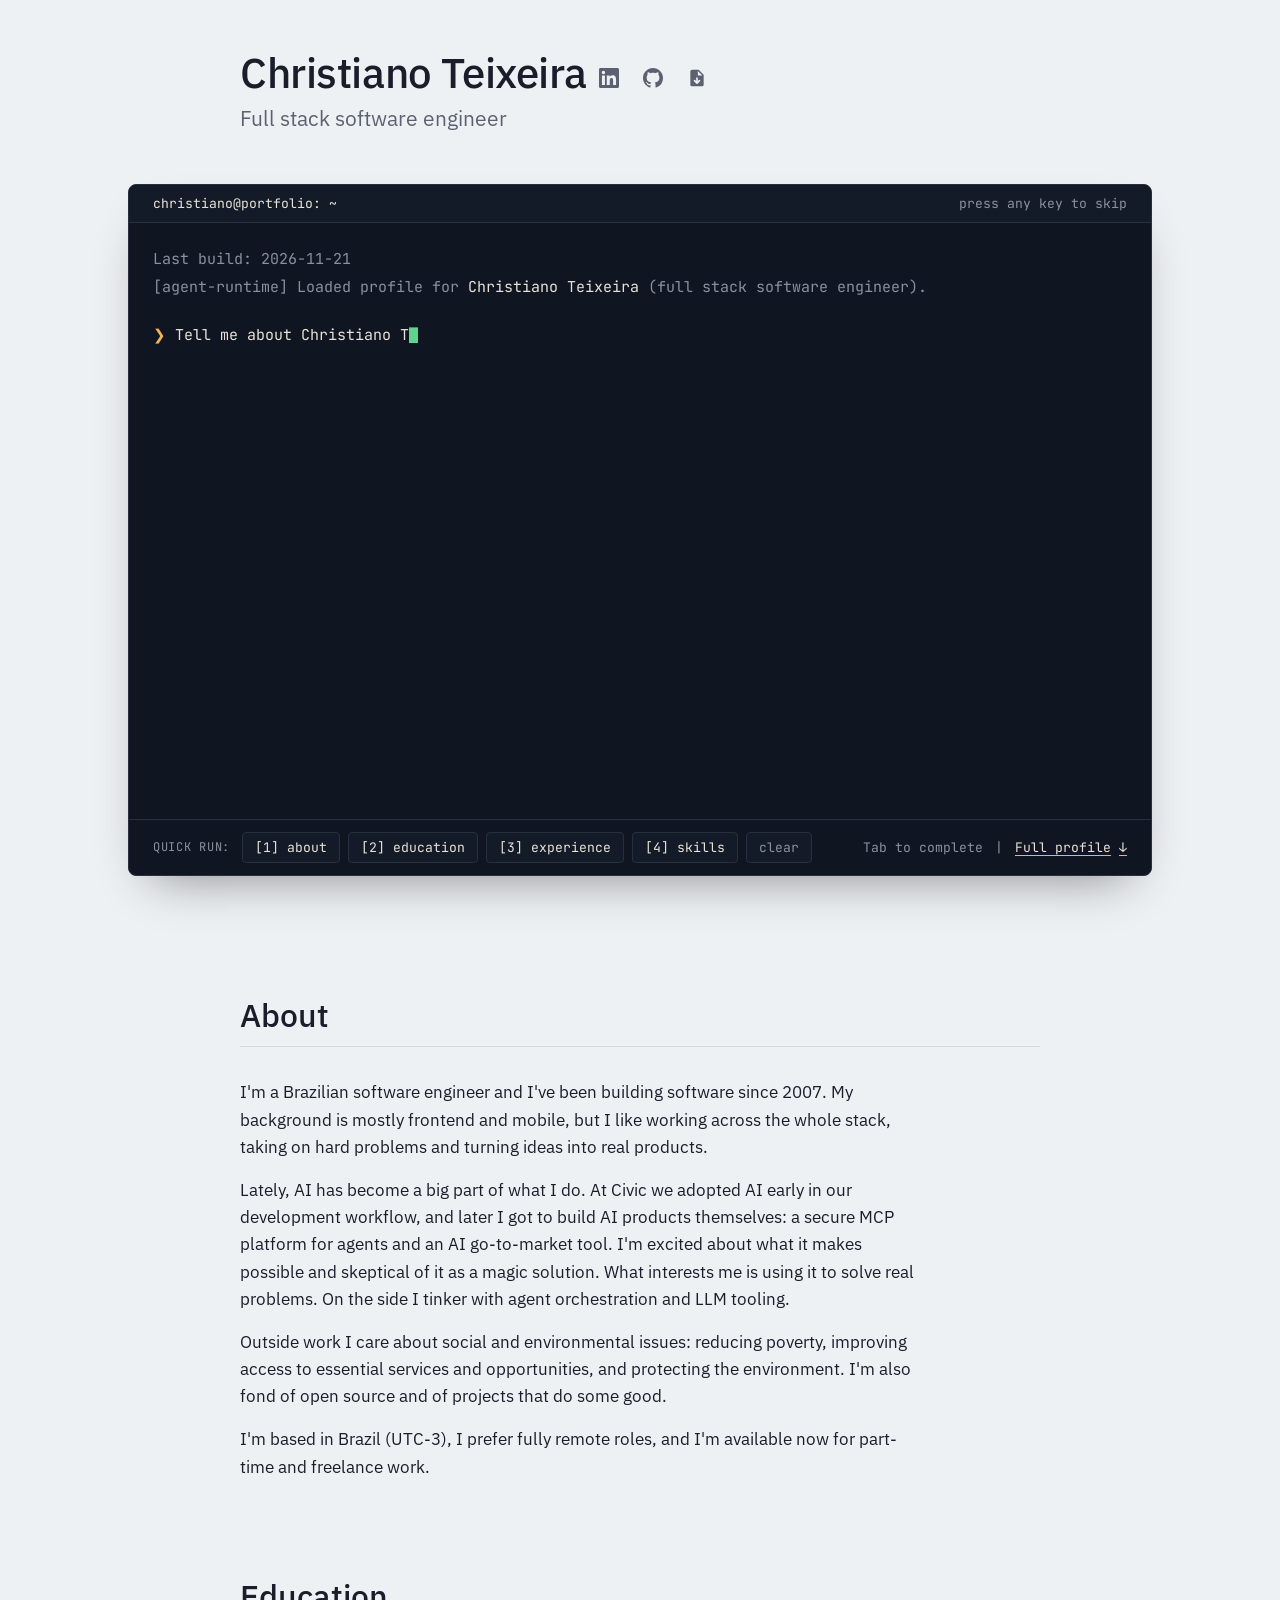
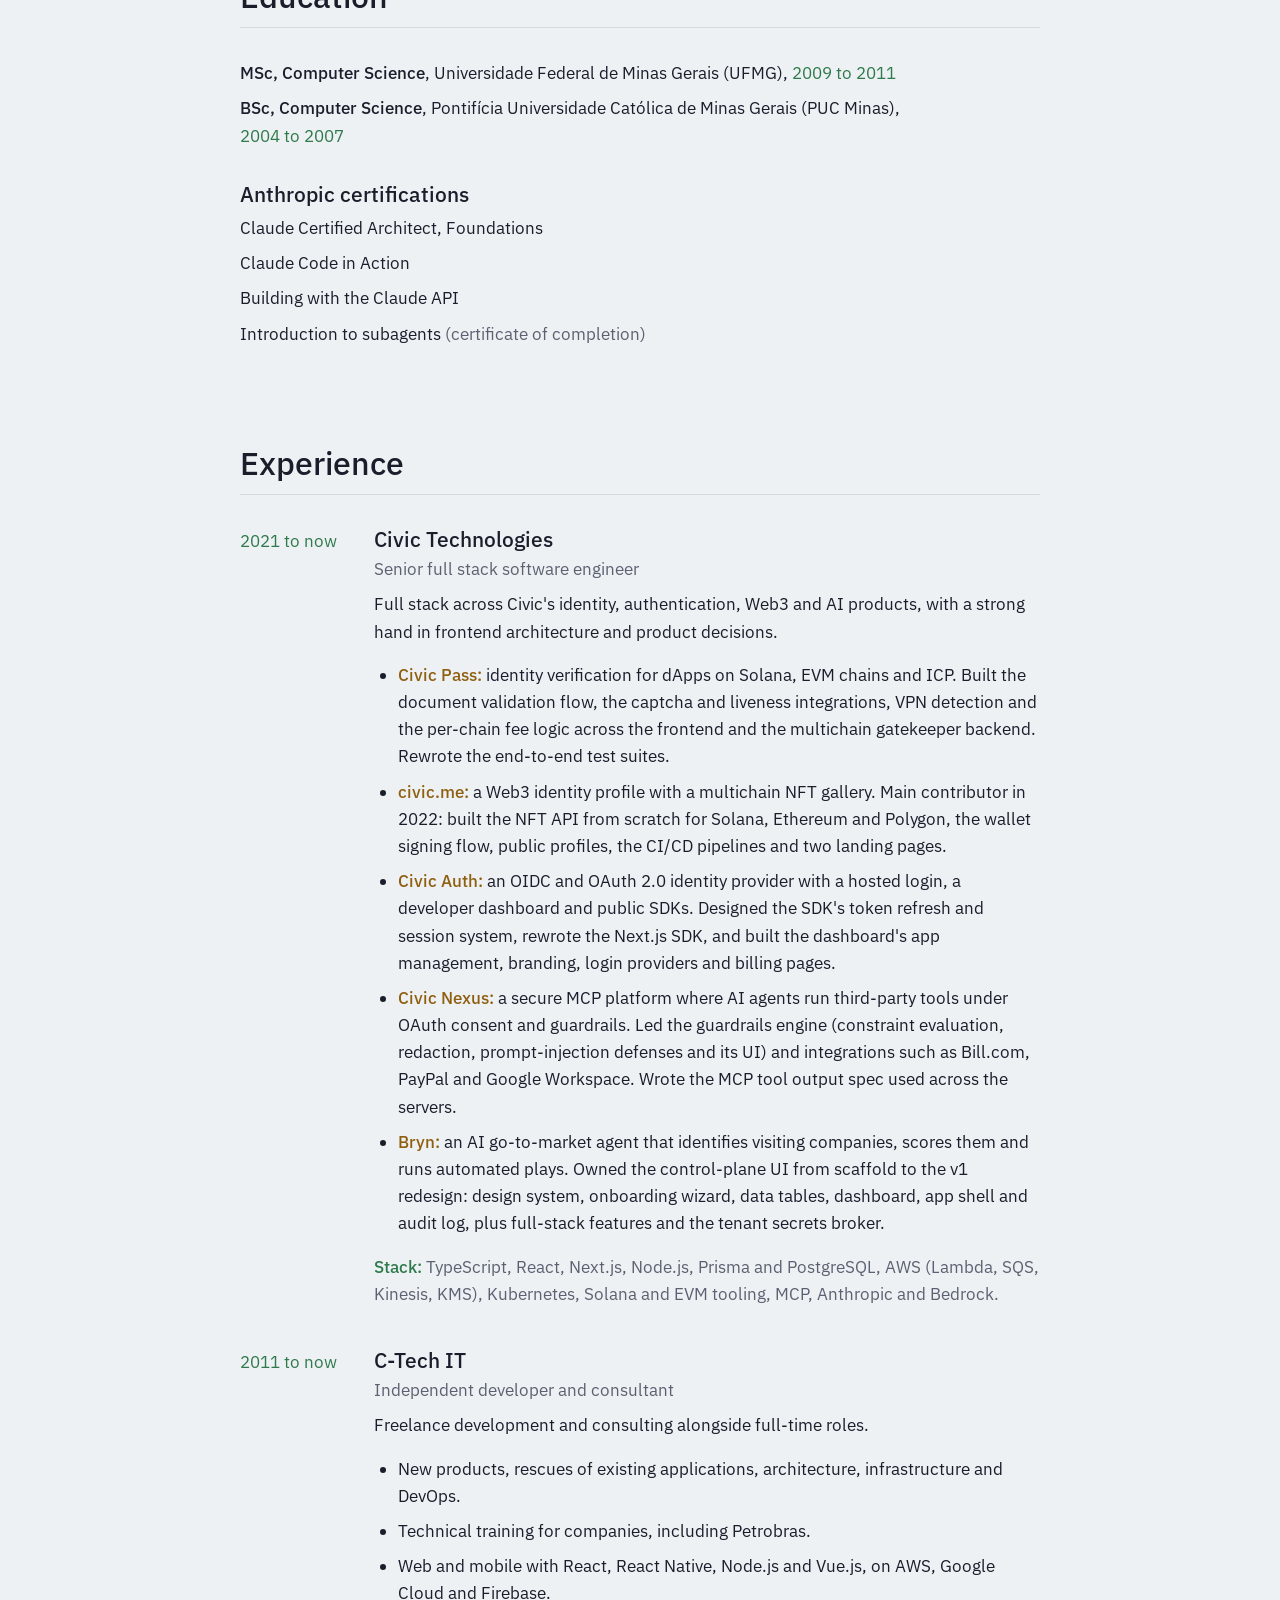
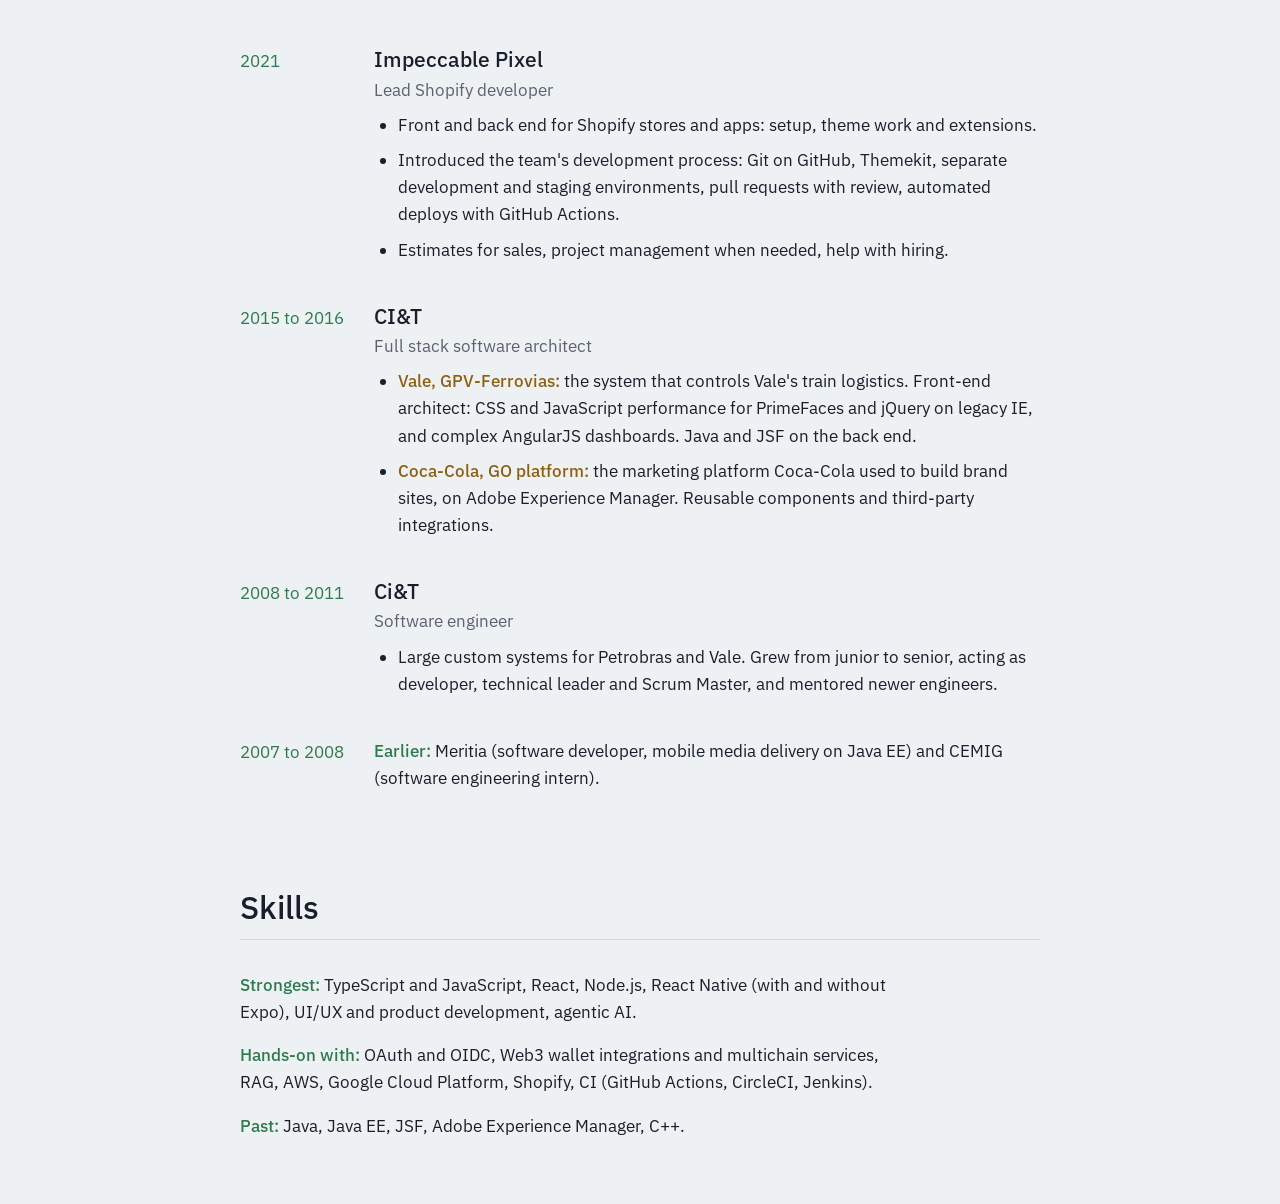
==== commit 7542cc3a: "Deploy site chriteixeira/portfolio@5bb5da0e436a666945ddccdefb2c78d589000b21" ====
--- a/index.html
+++ b/index.html
@@ -1 +1 @@
-<!DOCTYPE html><html lang="en"><head><script>document.documentElement.classList.add("js");</script><meta charset="utf-8"><meta name="viewport" content="width=device-width, initial-scale=1"><title>Christiano Teixeira, full stack software engineer</title><meta name="description" content="Full stack software engineer in Brazil, building software since 2007. TypeScript, React, Node.js, React Native and agentic AI. Fully remote, available for part-time and freelance work."><link rel="canonical" href="https://cteixeira.com.br/"><meta name="theme-color" content="#EEF1F4" media="(prefers-color-scheme: light)"><meta name="theme-color" content="#13161F" media="(prefers-color-scheme: dark)"><meta property="og:type" content="website"><meta property="og:url" content="https://cteixeira.com.br/"><meta property="og:title" content="Christiano Teixeira, full stack software engineer"><meta property="og:description" content="Full stack software engineer in Brazil, building software since 2007. TypeScript, React, Node.js, React Native and agentic AI. Fully remote, available for part-time and freelance work."><meta property="og:image" content="https://cteixeira.com.br/og.png"><meta property="og:image:width" content="1200"><meta property="og:image:height" content="630"><meta property="og:image:alt" content="Christiano Teixeira, full stack software engineer"><meta name="twitter:card" content="summary_large_image"><meta name="twitter:title" content="Christiano Teixeira, full stack software engineer"><meta name="twitter:description" content="Full stack software engineer in Brazil, building software since 2007. TypeScript, React, Node.js, React Native and agentic AI. Fully remote, available for part-time and freelance work."><meta name="twitter:image" content="https://cteixeira.com.br/og.png"><script type="application/ld+json">{"@context":"https://schema.org","@type":"Person","name":"Christiano Teixeira","jobTitle":"Full stack software engineer","description":"Full stack software engineer in Brazil, building software since 2007. TypeScript, React, Node.js, React Native and agentic AI. Fully remote, available for part-time and freelance work.","url":"https://cteixeira.com.br/","image":"https://cteixeira.com.br/og.png","address":{"@type":"PostalAddress","addressCountry":"BR"},"knowsLanguage":["pt-BR","en"],"sameAs":["https://www.linkedin.com/in/chriteixeira","https://github.com/chriteixeira"]}</script><link rel="icon" type="image/svg+xml" href="/favicon.svg"><link rel="apple-touch-icon" href="/apple-touch-icon.png"><link rel="preload" href="/_astro/ibm-plex-sans-latin-400-normal.CDDApCn2.woff2" as="font" type="font/woff2" crossorigin><link rel="preload" href="/_astro/jetbrains-mono-latin-400-normal.V6pRDFza.woff2" as="font" type="font/woff2" crossorigin><script async data-goatcounter="https://cteixeira.goatcounter.com/count" src="/count.js"></script><link rel="stylesheet" href="/_astro/index.CBc_p1ye.css"></head><body><div class="page"><div class="hero"><header class="header" data-astro-cid-nen7h5rs><div class="header__line" data-astro-cid-nen7h5rs><h1 data-astro-cid-nen7h5rs>Christiano Teixeira</h1><ul class="social bare-list" aria-label="Profiles" data-astro-cid-y2qsmizv><li data-astro-cid-y2qsmizv><a href="https://www.linkedin.com/in/chriteixeira" aria-label="LinkedIn profile" data-goatcounter-click="link-linkedin" data-goatcounter-title="LinkedIn profile" data-astro-cid-y2qsmizv><svg viewBox="0 0 24 24" width="20" height="20" aria-hidden="true" focusable="false" data-astro-cid-y2qsmizv><path d="M20.45 20.45h-3.56v-5.57c0-1.33-.02-3.04-1.85-3.04-1.85 0-2.14 1.45-2.14 2.94v5.67H9.35V9h3.41v1.56h.05c.48-.9 1.64-1.85 3.37-1.85 3.6 0 4.27 2.37 4.27 5.46v6.28zM5.34 7.43a2.06 2.06 0 1 1 0-4.13 2.06 2.06 0 0 1 0 4.13zM7.12 20.45H3.56V9h3.56v11.45zM22.22 0H1.77C.79 0 0 .77 0 1.73v20.54C0 23.23.79 24 1.77 24h20.45c.98 0 1.78-.77 1.78-1.73V1.73C24 .77 23.2 0 22.22 0z" data-astro-cid-y2qsmizv></path></svg></a></li><li data-astro-cid-y2qsmizv><a href="https://github.com/chriteixeira" aria-label="GitHub profile" data-goatcounter-click="link-github" data-goatcounter-title="GitHub profile" data-astro-cid-y2qsmizv><svg viewBox="0 0 16 16" width="20" height="20" aria-hidden="true" focusable="false" data-astro-cid-y2qsmizv><path d="M8 0C3.58 0 0 3.58 0 8c0 3.54 2.29 6.53 5.47 7.59.4.07.55-.17.55-.38 0-.19-.01-.82-.01-1.49-2.01.37-2.53-.49-2.69-.94-.09-.23-.48-.94-.82-1.13-.28-.15-.68-.52-.01-.53.63-.01 1.08.58 1.23.82.72 1.21 1.87.87 2.33.66.07-.52.28-.87.51-1.07-1.78-.2-3.64-.89-3.64-3.95 0-.87.31-1.59.82-2.15-.08-.2-.36-1.02.08-2.12 0 0 .67-.21 2.2.82.64-.18 1.32-.27 2-.27.68 0 1.36.09 2 .27 1.53-1.04 2.2-.82 2.2-.82.44 1.1.16 1.92.08 2.12.51.56.82 1.27.82 2.15 0 3.07-1.87 3.75-3.65 3.95.29.25.54.73.54 1.48 0 1.07-.01 1.93-.01 2.2 0 .21.15.46.55.38A8.01 8.01 0 0 0 16 8c0-4.42-3.58-8-8-8z" data-astro-cid-y2qsmizv></path></svg></a></li><li data-astro-cid-y2qsmizv><a href="/Christiano-Teixeira-CV.pdf" aria-label="Download CV (PDF)" data-goatcounter-click="cv-download" data-goatcounter-title="Download CV (PDF)" data-astro-cid-y2qsmizv><svg viewBox="0 0 24 24" width="20" height="20" aria-hidden="true" focusable="false" data-astro-cid-y2qsmizv><path d="M14 2H6a2 2 0 0 0-2 2v16a2 2 0 0 0 2 2h12a2 2 0 0 0 2-2V8l-6-6zm-1 1.5L18.5 9H13V3.5zM12 11a1 1 0 0 1 1 1v3.59l1.3-1.3a1 1 0 0 1 1.4 1.42l-3 3a1 1 0 0 1-1.4 0l-3-3a1 1 0 0 1 1.4-1.42l1.3 1.3V12a1 1 0 0 1 1-1z" data-astro-cid-y2qsmizv></path></svg></a></li></ul></div><p class="header__title" data-astro-cid-nen7h5rs>Full stack software engineer</p></header><section class="term no-print" aria-label="Agent terminal"><div class="term__bar"><span class="term__title">christiano@portfolio: ~</span> <span class="term__status"><span class="term__skip" hidden>press any key to skip</span><span class="term__ready">chris-agent: ready</span></span></div><div class="term__screen" tabindex="0"><div class="term__static"><p class="line line--boot">Last build: 2026-11-21</p><p class="line line--boot">[agent-runtime] Loaded profile for <span class="boot__name">Christiano Teixeira</span> (full stack software engineer).</p><p class="line line--user"><span class="ps1" aria-hidden="true">❯</span>Tell me about Christiano Teixeira.</p><p class="line line--tool">Reading profile.pdf<span class="line__time"> (0.7s)</span></p><p class="line line--tool">Checking github.com/chriteixeira<span class="line__time"> (0.7s)</span></p><section class="digest" aria-label="Profile digest"><div class="digest__head"><span class="digest__title">Profile // Christiano Teixeira</span> <span class="digest__meta">Brazil / remote, UTC-3</span></div><div class="digest__body"><p class="line line--agent">Christiano Teixeira, full stack software engineer in Brazil, building software since 2007.</p><p class="line line--agent">Senior engineer at Civic since 2021: identity verification, authentication, Web3 and AI products, including a secure MCP platform for agents and an AI go-to-market tool.</p><p class="line line--agent">Strongest in TypeScript, React, Node.js and React Native, UI and product work, and agentic AI.</p><p class="line line--fact"><span class="fact__label">Core stack:</span> TypeScript, React, Node.js, React Native</p><p class="line line--fact"><span class="fact__label">Building since:</span> 2007</p><p class="line line--fact"><span class="fact__label">Current:</span> Civic, senior full stack, 2021 to now</p><p class="line line--fact"><span class="fact__label">Availability:</span> Remote, part-time or freelance now</p><p class="line line--fact"><span class="fact__label">Education:</span> MSc in Computer Science (UFMG), BSc (PUC Minas)</p></div></section><p class="prompt" aria-hidden="true"><span class="ps1">❯</span><span class="prompt__hint">/ for commands</span></p></div><div class="term__app"><div class="term__log" aria-hidden="true"></div><div class="term__live" role="log" aria-live="polite"></div><div class="term__active"></div><div class="prompt prompt--live" hidden><span class="ps1" aria-hidden="true">❯</span><input class="prompt__input" id="agent-input" name="agent-input" type="text" autocomplete="off" autocapitalize="off" autocorrect="off" spellcheck="false" enterkeyhint="send" aria-label="Ask the agent" aria-describedby="agent-hint"><button class="prompt__slash" type="button">/ for commands</button></div><button class="hint" id="agent-hint" type="button" tabindex="-1" hidden></button><ul class="menu" aria-label="Commands" hidden></ul></div></div><nav class="quickrun" aria-label="Quick run"><span class="quickrun__label" aria-hidden="true">Quick run:</span><button class="quickrun__run" type="button" data-command="about" aria-keyshortcuts="1"><span class="quickrun__key" aria-hidden="true">[1]</span> about</button><button class="quickrun__run" type="button" data-command="education" aria-keyshortcuts="2"><span class="quickrun__key" aria-hidden="true">[2]</span> education</button><button class="quickrun__run" type="button" data-command="experience" aria-keyshortcuts="3"><span class="quickrun__key" aria-hidden="true">[3]</span> experience</button><button class="quickrun__run" type="button" data-command="skills" aria-keyshortcuts="4"><span class="quickrun__key" aria-hidden="true">[4]</span> skills</button><button class="quickrun__run quickrun__run--quiet" type="button" data-command="clear">clear</button><span class="quickrun__end"><span class="quickrun__tab">Tab to complete</span><a class="quickrun__page" href="#about">Full profile</a></span></nav><script type="application/json" id="agent-data">{"agent":{"runtime":{"text":"[agent-runtime] Loaded profile for Christiano Teixeira (full stack software engineer).","highlight":"Christiano Teixeira"},"question":"Tell me about Christiano Teixeira.","tools":["Reading profile.pdf","Checking github.com/chriteixeira"],"answer":["Christiano Teixeira, full stack software engineer in Brazil, building software since 2007.","Senior engineer at Civic since 2021: identity verification, authentication, Web3 and AI products, including a secure MCP platform for agents and an AI go-to-market tool.","Strongest in TypeScript, React, Node.js and React Native, UI and product work, and agentic AI."],"panel":{"title":"Profile // Christiano Teixeira","meta":"Brazil / remote, UTC-3"},"facts":[{"label":"Core stack","value":"TypeScript, React, Node.js, React Native"},{"label":"Building since","value":"2007"},{"label":"Current","value":"Civic, senior full stack, 2021 to now","role":"senior full stack"},{"label":"Availability","value":"Remote, part-time or freelance now"},{"label":"Education","value":"MSc in Computer Science (UFMG), BSc (PUC Minas)"}],"quickRun":[{"command":"about","label":"about"},{"command":"education","label":"education"},{"command":"experience","label":"experience"},{"command":"skills","label":"skills"}],"colourNames":["Civic Pass","civic.me","Civic Auth","Civic Nexus","Bryn","GPV-Ferrovias","GO platform"]},"lastBuild":"Last build: 2026-11-21","intents":[{"kind":"simple","id":"meta","stems":[{"text":"are you real"},{"text":"are you a bot"},{"text":"are you human"},{"text":"real ai"},{"text":"which model"},{"text":"chatgpt"},{"text":"gpt"},{"text":"voce e real"},{"text":"e um bot"}],"hint":"Wondering if I'm real? Tab for the honest answer.","answer":{"kind":"text","text":"I'm a script, not a model. Every answer here was written by Christiano. No API, no cost, no hallucinations."},"followUps":[{"label":"How this site was built","target":{"kind":"reply","reply":"site"}},{"label":"His real AI work","target":{"kind":"reply","reply":"ai"}},{"label":"Who is he","target":{"kind":"command","command":"about"}}]},{"kind":"simple","id":"compensation","stems":[{"text":"salary"},{"text":"salar"},{"text":"rate"},{"text":"compensation"},{"text":"pay","whole":true},{"text":"he charge"},{"text":"you charge"},{"text":"salario"},{"text":"remunera"},{"text":"valor hora"},{"text":"quanto cobra"}],"hint":"Asking about rates or salary? Tab for the short answer.","answer":{"kind":"text","text":"Not in my context window. Compensation is a conversation with him, and he answers messages on LinkedIn quickly."},"followUps":[{"label":"Open his LinkedIn","target":{"kind":"command","command":"links"}},{"label":"Check his availability first","target":{"kind":"reply","reply":"availability"}}]},{"kind":"simple","id":"availability","stems":[{"text":"available"},{"text":"availab"},{"text":"remote"},{"text":"relocat"},{"text":"timezone"},{"text":"time zone"},{"text":"location"},{"text":"located"},{"text":"based"},{"text":"where is he"},{"text":"where does he"},{"text":"where he is"},{"text":"where are you"},{"text":"where is christiano"},{"text":"visa"},{"text":"full time"},{"text":"part time"},{"text":"freelanc"},{"text":"contract"},{"text":"disponivel"},{"text":"remoto"},{"text":"onde mora"},{"text":"onde ele mora"},{"text":"onde fica"},{"text":"onde ele fica"},{"text":"de onde"},{"text":"mora"},{"text":"fuso"}],"hint":"Checking where he is and how he works? Tab for availability.","answer":{"kind":"reply","reply":"availability"},"followUps":[{"label":"Reach him on LinkedIn","target":{"kind":"command","command":"links"}},{"label":"See his experience first","target":{"kind":"command","command":"experience"}}]},{"kind":"simple","id":"civic","stems":[{"text":"civic"},{"text":"nexus"},{"text":"bryn"},{"text":"civic auth"},{"text":"civic pass"},{"text":"go to market"}],"hint":"Asking about Civic? Tab for what he did there.","answer":{"kind":"reply","reply":"civic"},"followUps":[{"label":"The full timeline","target":{"kind":"command","command":"experience"}},{"label":"His AI work in more detail","target":{"kind":"reply","reply":"ai"}},{"label":"How to reach him","target":{"kind":"command","command":"links"}}]},{"kind":"tech","id":"tech","hintPattern":"Asking about {term}? Tab for a straight answer.","terms":[{"term":"React Native","stems":[{"text":"react native"}],"answer":{"kind":"text","text":"Yes: React Native, with and without Expo. Mobile goes back to his first job in 2007."}},{"term":"mobile","stems":[{"text":"mobile"}],"answer":{"kind":"text","text":"Yes: React Native, with and without Expo. Mobile goes back to his first job in 2007."}},{"term":"React","stems":[{"text":"react"}],"answer":{"kind":"text","text":"Yes, his strongest ground: TypeScript, React and Node.js in production for years, with a long frontend and product focus."}},{"term":"TypeScript","stems":[{"text":"typescript"}],"answer":{"kind":"text","text":"Yes, his strongest ground: TypeScript, React and Node.js in production for years, with a long frontend and product focus."}},{"term":"JavaScript","stems":[{"text":"javascript"}],"answer":{"kind":"text","text":"Yes, his strongest ground: TypeScript, React and Node.js in production for years, with a long frontend and product focus."}},{"term":"Node.js","stems":[{"text":"node"}],"answer":{"kind":"text","text":"Yes, his strongest ground: TypeScript, React and Node.js in production for years, with a long frontend and product focus."}},{"term":"Next.js","stems":[{"text":"next js"},{"text":"nextjs"}],"answer":{"kind":"text","text":"Yes, in production at Civic."}},{"term":"Vue","stems":[{"text":"vue"}],"answer":{"kind":"text","text":"Yes, from freelance work alongside React."}},{"term":"Python","stems":[{"text":"python"}],"answer":{"kind":"text","text":"Newer, from side projects."}},{"term":"Java","stems":[{"text":"java"}],"answer":{"kind":"text","text":"Earlier years, not current: Java, Java EE and JSF at Meritia, Ci&T and CI&T."}},{"term":"Rust","stems":[{"text":"rust"}],"answer":{"kind":"text","text":"Not in his stack. He would say so in an interview too."}},{"term":"Go","stems":[{"text":"golang"}],"answer":{"kind":"text","text":"Not in his stack. He would say so in an interview too."}},{"term":"Go","stems":[{"text":"go","whole":true}],"answer":{"kind":"text","text":"Not in his stack. He would say so in an interview too."}},{"term":"Web3","stems":[{"text":"web3"}],"answer":{"kind":"text","text":"Yes: wallet integrations and multichain services at Civic, plus a Web2 and Web3 authentication platform."}},{"term":"Solana","stems":[{"text":"solana"}],"answer":{"kind":"text","text":"Yes: wallet integrations and multichain services at Civic, plus a Web2 and Web3 authentication platform."}},{"term":"Ethereum","stems":[{"text":"ethereum"}],"answer":{"kind":"text","text":"Yes: wallet integrations and multichain services at Civic, plus a Web2 and Web3 authentication platform."}},{"term":"MCP","stems":[{"text":"mcp"}],"answer":{"kind":"reply","reply":"ai"}},{"term":"AI","stems":[{"text":"ai","whole":true}],"answer":{"kind":"reply","reply":"ai"}},{"term":"agents","stems":[{"text":"agent"}],"answer":{"kind":"reply","reply":"ai"}},{"term":"LLMs","stems":[{"text":"llm"}],"answer":{"kind":"reply","reply":"ai"}},{"term":"Claude","stems":[{"text":"claude"}],"answer":{"kind":"reply","reply":"ai"}},{"term":"OpenAI","stems":[{"text":"openai"}],"answer":{"kind":"reply","reply":"ai"}},{"term":"Shopify","stems":[{"text":"shopify"}],"answer":{"kind":"text","text":"Yes: lead Shopify developer in 2021, themes, apps and the team's delivery process."}},{"term":"AWS","stems":[{"text":"aws"}],"answer":{"kind":"text","text":"Yes: AWS at Civic, Google Cloud and Firebase on freelance work."}},{"term":"Firebase","stems":[{"text":"firebase"}],"answer":{"kind":"text","text":"Yes: AWS at Civic, Google Cloud and Firebase on freelance work."}},{"term":"GCP","stems":[{"text":"gcp"}],"answer":{"kind":"text","text":"Yes: AWS at Civic, Google Cloud and Firebase on freelance work."}},{"term":"Google Cloud","stems":[{"text":"google cloud"}],"answer":{"kind":"text","text":"Yes: AWS at Civic, Google Cloud and Firebase on freelance work."}},{"term":"Angular","stems":[{"text":"angular"}],"answer":{"kind":"text","text":"2015 to 2016 at CI&T, not current."}},{"term":"AEM","stems":[{"text":"aem"}],"answer":{"kind":"text","text":"2015 to 2016 at CI&T, not current."}}],"followUps":[{"label":"All skill groups","target":{"kind":"command","command":"skills"}},{"label":"What he has built","target":{"kind":"command","command":"projects"}}]},{"kind":"simple","id":"cv","stems":[{"text":"cv","whole":true},{"text":"resume"},{"text":"resum"},{"text":"curricul"},{"text":"curriculo"}],"hint":"Looking for a CV? Tab for the link.","answer":{"kind":"text","text":"His CV as a PDF: https://cteixeira.com.br/Christiano-Teixeira-CV.pdf"},"followUps":[{"label":"How to reach him","target":{"kind":"command","command":"links"}},{"label":"The experience timeline here","target":{"kind":"command","command":"experience"}}]},{"kind":"simple","id":"contact","stems":[{"text":"contact"},{"text":"email"},{"text":"e mail"},{"text":"reach"},{"text":"linkedin"},{"text":"github"},{"text":"hire"},{"text":"hiring"},{"text":"talk"},{"text":"call"},{"text":"contato"},{"text":"contratar"},{"text":"falar"}],"hint":"Want to reach him? Tab for contact details.","answer":{"kind":"command","command":"links"},"followUps":[{"label":"Read about him first","target":{"kind":"command","command":"about"}},{"label":"See his projects","target":{"kind":"command","command":"projects"}}]},{"kind":"simple","id":"about","stems":[{"text":"who"},{"text":"about him"},{"text":"about christiano"},{"text":"himself"},{"text":"bio"},{"text":"background"},{"text":"quem"},{"text":"sobre"}],"hint":"Want to know who he is? Tab for the short version.","answer":{"kind":"command","command":"about"},"followUps":[{"label":"Where he has worked","target":{"kind":"command","command":"experience"}},{"label":"His side projects","target":{"kind":"reply","reply":"side"}},{"label":"How to reach him","target":{"kind":"command","command":"links"}}]},{"kind":"simple","id":"education","stems":[{"text":"educat"},{"text":"degree"},{"text":"universit"},{"text":"college"},{"text":"studied"},{"text":"study"},{"text":"studies"},{"text":"msc"},{"text":"masters"},{"text":"master s"},{"text":"bsc"},{"text":"bachelor"},{"text":"graduat"},{"text":"phd","whole":true},{"text":"certif"},{"text":"academic"},{"text":"formacao"},{"text":"faculdade"},{"text":"universidade"},{"text":"mestrado"},{"text":"graduacao"},{"text":"estudou"},{"text":"estudo"},{"text":"diploma"}],"hint":"Asking about his education? Tab for degrees and certifications.","answer":{"kind":"text","text":"MSc in Computer Science from UFMG (2009 to 2011) and BSc in Computer Science from PUC Minas (2004 to 2007). Four Anthropic certifications: Claude Certified Architect Foundations, Claude Code in Action, Building with the Claude API, Introduction to subagents."},"followUps":[{"label":"The full list","target":{"kind":"command","command":"education"}},{"label":"His skills","target":{"kind":"command","command":"skills"}},{"label":"Where he has worked","target":{"kind":"command","command":"experience"}}]},{"kind":"simple","id":"experience","stems":[{"text":"experienc"},{"text":"experienci"},{"text":"career"},{"text":"work history"},{"text":"worked"},{"text":"work","whole":true},{"text":"companies"},{"text":"company"},{"text":"employ"},{"text":"job"},{"text":"role"},{"text":"carreira"},{"text":"empresa"},{"text":"trabalh"},{"text":"cargo"}],"hint":"Looking for where he has worked? Tab to see it.","answer":{"kind":"text","text":"Four chapters: Civic since 2021 (identity, auth, Web3, AI), independent consulting since 2011, CI&T as a software architect (2015 to 2016), and Ci&T as an engineer (2008 to 2011)."},"followUps":[{"label":"Show the full timeline","target":{"kind":"command","command":"experience"}},{"label":"What he did at Civic","target":{"kind":"reply","reply":"civic"}},{"label":"His skills instead","target":{"kind":"command","command":"skills"}}]},{"kind":"simple","id":"projects","stems":[{"text":"project"},{"text":"projeto"},{"text":"built"},{"text":"build"},{"text":"portfolio"},{"text":"side project"},{"text":"open source"},{"text":"repo"},{"text":"construiu"}],"hint":"Asking about what he has built? Tab for his projects.","answer":{"kind":"text","text":"At work: the guardrails system of an MCP platform, the frontend of an AI go-to-market product, and a Web2 and Web3 auth platform. On his own: a coding-agent orchestrator and a Telegram agent for tennis coaches. None are public yet."},"followUps":[{"label":"The project list","target":{"kind":"command","command":"projects"}},{"label":"The AI side projects","target":{"kind":"reply","reply":"side"}},{"label":"Ask on LinkedIn for a walkthrough","target":{"kind":"command","command":"links"}}]},{"kind":"simple","id":"skills","stems":[{"text":"skill"},{"text":"stack"},{"text":"tech"},{"text":"technolog"},{"text":"language"},{"text":"framework"},{"text":"tool"},{"text":"habilidade"},{"text":"tecnologia"},{"text":"linguagem"},{"text":"ferramenta"}],"hint":"Asking about his stack? Tab for skills.","answer":{"kind":"text","text":"Strongest in TypeScript, React, Node.js and React Native, in UI and product work, and in agentic AI. Hands-on with OAuth, Web3, RAG, AWS, GCP, Shopify and CI. Java and AEM are from earlier years."},"followUps":[{"label":"All skill groups","target":{"kind":"command","command":"skills"}},{"label":"What he has built with them","target":{"kind":"command","command":"projects"}}]},{"kind":"simple","id":"greeting","stems":[{"text":"hi","whole":true},{"text":"hello"},{"text":"hey"},{"text":"yo","whole":true},{"text":"oi","whole":true},{"text":"ola"},{"text":"bom dia"},{"text":"boa tarde"},{"text":"boa noite"}],"answer":{"kind":"text","text":"Hi. I'm a scripted agent: I know what Christiano wrote here and nothing else."},"followUps":[{"label":"Who is he","target":{"kind":"command","command":"about"}},{"label":"Where has he worked","target":{"kind":"command","command":"experience"}},{"label":"How to reach him","target":{"kind":"command","command":"links"}}],"maxTokens":3},{"kind":"simple","id":"thanks","stems":[{"text":"thank"},{"text":"thx"},{"text":"obrigad"},{"text":"valeu"}],"answer":{"kind":"text","text":"You're welcome. LinkedIn is the fastest way to reach him: https://www.linkedin.com/in/chriteixeira"},"followUps":[{"label":"Check his availability","target":{"kind":"reply","reply":"availability"}},{"label":"See his projects","target":{"kind":"command","command":"projects"}}]}],"replies":{"availability":"Based in Brazil, UTC-3. Prefers fully remote roles. Available now for part-time and freelance work.","civic":"Civic, 2021 to now, senior full stack engineer. Identity verification and Web3 profiles (Civic Pass, civic.me), an authentication platform (Civic Auth), a secure MCP platform for AI agents (Civic Nexus, where he led the guardrails engine) and an AI go-to-market agent (Bryn, where he owned the UI).","ai":"At Civic he led the guardrails engine and the third-party integrations of a secure MCP platform for AI agents, and built the control-plane UI of an AI go-to-market agent. On his own: a coding-agent orchestrator and a Telegram LLM agent. Anthropic certified: architect foundations, Claude Code, Claude API.","side":"Two side projects, both private for now: a coding-agent orchestrator that routes tasks across agent CLIs with a planner model, and a Telegram bot that turns tennis coaches' voice notes into structured training logs with an LLM.","site":"Astro and TypeScript, hand-written CSS, and a scripted agent with no model behind it. The repo is private for now."},"starters":[{"label":"Who is he","target":{"kind":"command","command":"about"}},{"label":"Where has he worked","target":{"kind":"command","command":"experience"}},{"label":"How to reach him","target":{"kind":"command","command":"links"}}],"messages":{"unknown":"{input}: not in my context window. I only know what he wrote.","dismiss":"Ok. Ask me something else, or type / for commands.","ready":"chris-agent: ready","fullProfile":"Full profile","thinking":"Thinking…"},"commands":[{"name":"about","description":"Who he is","primary":true,"output":["Christiano Teixeira, full stack software engineer in Brazil, building software since 2007.","Senior engineer at Civic since 2021: identity verification, authentication, Web3 and AI products, including a secure MCP platform for agents and an AI go-to-market tool.","Strongest in TypeScript, React, Node.js and React Native, UI and product work, and agentic AI.","Based in Brazil, UTC-3. Prefers fully remote roles. Available now for part-time and freelance work."]},{"name":"education","description":"Degrees and certifications","primary":true,"output":[[{"text":"MSc, Computer Science, "},{"text":"UFMG (Universidade Federal de Minas Gerais)","cls":"role"},{"text":", "},{"text":"2009 to 2011","cls":"date"}],[{"text":"BSc, Computer Science, "},{"text":"PUC Minas (Pontifícia Universidade Católica de Minas Gerais)","cls":"role"},{"text":", "},{"text":"2004 to 2007","cls":"date"}],"Anthropic certifications:",[{"text":"Claude Certified Architect, Foundations"}],[{"text":"Claude Code in Action"}],[{"text":"Building with the Claude API"}],[{"text":"Introduction to subagents "},{"text":"(certificate of completion)","cls":"role"}]]},{"name":"experience","description":"Where he has worked","primary":true,"output":[[{"text":"2021 to now","cls":"date"},{"text":"   "},{"text":"Civic Technologies"},{"text":", "},{"text":"Senior full stack software engineer","cls":"role"}],[{"text":"2011 to now","cls":"date"},{"text":"   "},{"text":"C-Tech IT"},{"text":", "},{"text":"Independent developer and consultant","cls":"role"}],[{"text":"2021","cls":"date"},{"text":"          "},{"text":"Impeccable Pixel"},{"text":", "},{"text":"Lead Shopify developer","cls":"role"}],[{"text":"2015 to 2016","cls":"date"},{"text":"  "},{"text":"CI&T"},{"text":", "},{"text":"Full stack software architect","cls":"role"}],[{"text":"2008 to 2011","cls":"date"},{"text":"  "},{"text":"Ci&T"},{"text":", "},{"text":"Software engineer","cls":"role"}],[{"text":"2007 to 2008","cls":"date"},{"text":"  "},{"text":"Meritia"},{"text":", "},{"text":"Software developer","cls":"role"}],[{"text":"2007","cls":"date"},{"text":"          "},{"text":"CEMIG"},{"text":", "},{"text":"Software engineering intern","cls":"role"}],"[Full detail below, in Experience](#experience)"]},{"name":"skills","description":"What he works with","primary":true,"output":[[{"text":"Strongest:","cls":"label"},{"text":" TypeScript and JavaScript, React, Node.js, React Native (with and without Expo), UI/UX and product development, agentic AI."}],[{"text":"Hands-on with:","cls":"label"},{"text":" OAuth and OIDC, Web3 wallet integrations and multichain services, RAG, AWS, Google Cloud Platform, Shopify, CI (GitHub Actions, CircleCI, Jenkins)."}],[{"text":"Past:","cls":"label"},{"text":" Java, Java EE, JSF, Adobe Experience Manager, C++."}],"Strongest in TypeScript, React, Node.js and React Native, in UI and product work, and in agentic AI. Hands-on with OAuth, Web3, RAG, AWS, GCP, Shopify and CI. Java and AEM are from earlier years."]},{"name":"links","description":"LinkedIn, GitHub, availability","primary":true,"output":["Based in Brazil, UTC-3. Prefers fully remote roles. Available now for part-time and freelance work.",[{"text":"LinkedIn (also holds his CV):","cls":"muted"},{"text":" "},{"text":"linkedin.com/in/chriteixeira","href":"https://www.linkedin.com/in/chriteixeira"}],[{"text":"GitHub:","cls":"muted"},{"text":" "},{"text":"github.com/chriteixeira","href":"https://github.com/chriteixeira"}]]},{"name":"projects","description":"What he has built","primary":false,"output":["Civic Nexus guardrails: Guardrails system for a platform that connects AI agents to external services over MCP.","Bryn frontend: AI-powered go-to-market platform.","Civic Auth: Authentication for Web2 and Web3 apps, secure and flexible flows for both.","Coding-agent orchestrator: Routes coding tasks across agent CLIs (Claude Code, Codex, and others) driven by a planner model.","Tennis training log agent: Telegram bot that takes coaches' voice or text reports, extracts structured training metrics with an LLM, asks for missing fields, and stores the log.","This site: A scripted agent CLI with a real page underneath.","None of these are public right now. Ask him on LinkedIn for a walkthrough."]},{"name":"cv","description":"His CV as a PDF","primary":false,"output":["His CV as a PDF: https://cteixeira.com.br/Christiano-Teixeira-CV.pdf"]},{"name":"help","description":"This list","primary":false,"output":["/about       Who he is","/education   Degrees and certifications","/experience  Where he has worked","/skills      What he works with","/links       LinkedIn, GitHub, availability","/projects    What he has built","/cv          His CV as a PDF","/help        This list","/clear       Clear the screen","/replay      Replay the intro"]},{"name":"clear","description":"Clear the screen","primary":false,"output":[]},{"name":"replay","description":"Replay the intro","primary":false,"output":[]}]}</script></section><script type="module" src="/_astro/AgentHero.astro_astro_type_script_index_0_lang.64becokY.js"></script><div class="hero__sentinel" aria-hidden="true"></div></div><div class="topbar no-print" aria-hidden="true" data-astro-cid-h7lskm3e><div class="topbar__inner" data-astro-cid-h7lskm3e><div class="topbar__id" data-astro-cid-h7lskm3e><p class="topbar__name" data-astro-cid-h7lskm3e>Christiano Teixeira</p><p class="topbar__title" data-astro-cid-h7lskm3e>Full stack software engineer</p></div><ul class="social bare-list" aria-label="Profiles" data-astro-cid-y2qsmizv><li data-astro-cid-y2qsmizv><a href="https://www.linkedin.com/in/chriteixeira" aria-label="LinkedIn profile" data-goatcounter-click="link-linkedin" data-goatcounter-title="LinkedIn profile" data-astro-cid-y2qsmizv><svg viewBox="0 0 24 24" width="20" height="20" aria-hidden="true" focusable="false" data-astro-cid-y2qsmizv><path d="M20.45 20.45h-3.56v-5.57c0-1.33-.02-3.04-1.85-3.04-1.85 0-2.14 1.45-2.14 2.94v5.67H9.35V9h3.41v1.56h.05c.48-.9 1.64-1.85 3.37-1.85 3.6 0 4.27 2.37 4.27 5.46v6.28zM5.34 7.43a2.06 2.06 0 1 1 0-4.13 2.06 2.06 0 0 1 0 4.13zM7.12 20.45H3.56V9h3.56v11.45zM22.22 0H1.77C.79 0 0 .77 0 1.73v20.54C0 23.23.79 24 1.77 24h20.45c.98 0 1.78-.77 1.78-1.73V1.73C24 .77 23.2 0 22.22 0z" data-astro-cid-y2qsmizv></path></svg></a></li><li data-astro-cid-y2qsmizv><a href="https://github.com/chriteixeira" aria-label="GitHub profile" data-goatcounter-click="link-github" data-goatcounter-title="GitHub profile" data-astro-cid-y2qsmizv><svg viewBox="0 0 16 16" width="20" height="20" aria-hidden="true" focusable="false" data-astro-cid-y2qsmizv><path d="M8 0C3.58 0 0 3.58 0 8c0 3.54 2.29 6.53 5.47 7.59.4.07.55-.17.55-.38 0-.19-.01-.82-.01-1.49-2.01.37-2.53-.49-2.69-.94-.09-.23-.48-.94-.82-1.13-.28-.15-.68-.52-.01-.53.63-.01 1.08.58 1.23.82.72 1.21 1.87.87 2.33.66.07-.52.28-.87.51-1.07-1.78-.2-3.64-.89-3.64-3.95 0-.87.31-1.59.82-2.15-.08-.2-.36-1.02.08-2.12 0 0 .67-.21 2.2.82.64-.18 1.32-.27 2-.27.68 0 1.36.09 2 .27 1.53-1.04 2.2-.82 2.2-.82.44 1.1.16 1.92.08 2.12.51.56.82 1.27.82 2.15 0 3.07-1.87 3.75-3.65 3.95.29.25.54.73.54 1.48 0 1.07-.01 1.93-.01 2.2 0 .21.15.46.55.38A8.01 8.01 0 0 0 16 8c0-4.42-3.58-8-8-8z" data-astro-cid-y2qsmizv></path></svg></a></li><li data-astro-cid-y2qsmizv><a href="/Christiano-Teixeira-CV.pdf" aria-label="Download CV (PDF)" data-goatcounter-click="cv-download" data-goatcounter-title="Download CV (PDF)" data-astro-cid-y2qsmizv><svg viewBox="0 0 24 24" width="20" height="20" aria-hidden="true" focusable="false" data-astro-cid-y2qsmizv><path d="M14 2H6a2 2 0 0 0-2 2v16a2 2 0 0 0 2 2h12a2 2 0 0 0 2-2V8l-6-6zm-1 1.5L18.5 9H13V3.5zM12 11a1 1 0 0 1 1 1v3.59l1.3-1.3a1 1 0 0 1 1.4 1.42l-3 3a1 1 0 0 1-1.4 0l-3-3a1 1 0 0 1 1.4-1.42l1.3 1.3V12a1 1 0 0 1 1-1z" data-astro-cid-y2qsmizv></path></svg></a></li></ul><nav class="topbar__nav" aria-label="Sections" data-astro-cid-h7lskm3e><ul class="topbar__links bare-list" data-astro-cid-h7lskm3e><li data-astro-cid-h7lskm3e><a href="#about" data-astro-cid-h7lskm3e>About</a></li><li data-astro-cid-h7lskm3e><a href="#education" data-astro-cid-h7lskm3e>Education</a></li><li data-astro-cid-h7lskm3e><a href="#experience" data-astro-cid-h7lskm3e>Experience</a></li><li data-astro-cid-h7lskm3e><a href="#skills" data-astro-cid-h7lskm3e>Skills</a></li></ul></nav></div></div><script type="module">function e(e,t,n,r){return!e&&t&&r>n?`about`:e&&!t&&r<n?`top`:null}function t(e){return e.getBoundingClientRect().bottom<0}function n(e){let t=Number.parseFloat(getComputedStyle(document.documentElement).scrollPaddingTop),n=Number.parseFloat(getComputedStyle(e).scrollMarginTop),r=e.getBoundingClientRect().top+window.scrollY-(Number.isNaN(t)?0:t)-(Number.isNaN(n)?0:n),i=document.documentElement.scrollHeight-window.innerHeight;return Math.max(0,Math.min(Math.round(r),i))}function r(r,i){let a=window.matchMedia(`(prefers-reduced-motion: reduce)`),o=`onscrollend`in window,s,c=window.scrollY,l=!1,u=0,d=()=>{window.clearTimeout(u),window.removeEventListener(`scrollend`,d),l=!1,c=window.scrollY,s=t(r)},f=()=>{window.clearTimeout(u),window.removeEventListener(`scrollend`,d),l=!0,o&&window.addEventListener(`scrollend`,d),u=window.setTimeout(d,o?2e3:700)},p=e=>{let t=e===`about`?n(i):0;Math.abs(t-window.scrollY)<1||(a.matches?(window.scrollTo({top:t,behavior:`auto`}),d()):(f(),window.scrollTo({top:t,behavior:`smooth`})))};return document.addEventListener(`click`,e=>{(e.target instanceof Element?e.target.closest(`a`):null)?.getAttribute(`href`)?.startsWith(`#`)&&f()},{capture:!0}),window.addEventListener(`hashchange`,f),{observe(t){if(l)return;let n=window.scrollY,r=s===void 0?null:e(s,t,c,n);s=t,c=n,r&&p(r)}}}var i=document.querySelector(`.topbar`),a=document.querySelector(`.hero__sentinel`),o=document.getElementById(`about`);function s(e,t){e.classList.toggle(`is-shown`,t),t?e.removeAttribute(`aria-hidden`):e.setAttribute(`aria-hidden`,`true`)}if(i&&a){let e=o?r(a,o):void 0;new IntersectionObserver(t=>{let n=t.at(-1);if(!n)return;let r=n.rootBounds?.top??0,a=!n.isIntersecting&&n.boundingClientRect.top<r;s(i,a),e?.observe(a)},{rootMargin:`0px 0px 0px 0px`}).observe(a)}</script><main><section class="section section--prose" aria-labelledby="about"><h2 id="about">About</h2><p>I&#39;m a Brazilian software engineer and I&#39;ve been building software since 2007. My background is mostly frontend and mobile, but I like working across the whole stack, taking on hard problems and turning ideas into real products.</p><p>Lately, AI has become a big part of what I do. At Civic we adopted AI early in our development workflow, and later I got to build AI products themselves: a secure MCP platform for agents and an AI go-to-market tool. I&#39;m excited about what it makes possible and skeptical of it as a magic solution. What interests me is using it to solve real problems. On the side I tinker with agent orchestration and LLM tooling.</p><p>Outside work I care about social and environmental issues: reducing poverty, improving access to essential services and opportunities, and protecting the environment. I&#39;m also fond of open source and of projects that do some good.</p><p>I&#39;m based in Brazil (UTC-3), I prefer fully remote roles, and I&#39;m available now for part-time and freelance work.</p></section><section class="section section--prose" aria-labelledby="education" data-astro-cid-ew4vagfh><h2 id="education" data-astro-cid-ew4vagfh>Education</h2><ul class="bare-list" data-astro-cid-ew4vagfh><li data-astro-cid-ew4vagfh><span class="education__degree" data-astro-cid-ew4vagfh>MSc, Computer Science</span>, Universidade Federal de Minas Gerais (UFMG), <span class="date" data-astro-cid-ew4vagfh>2009 to 2011</span></li><li data-astro-cid-ew4vagfh><span class="education__degree" data-astro-cid-ew4vagfh>BSc, Computer Science</span>, Pontifícia Universidade Católica de Minas Gerais (PUC Minas), <span class="date" data-astro-cid-ew4vagfh>2004 to 2007</span></li></ul><h3 class="education__certs" data-astro-cid-ew4vagfh>Anthropic certifications</h3><ul class="bare-list" data-astro-cid-ew4vagfh><li data-astro-cid-ew4vagfh>Claude Certified Architect, Foundations</li><li data-astro-cid-ew4vagfh>Claude Code in Action</li><li data-astro-cid-ew4vagfh>Building with the Claude API</li><li data-astro-cid-ew4vagfh>Introduction to subagents<span class="muted" data-astro-cid-ew4vagfh> (certificate of completion)</span></li></ul></section><section class="section" aria-labelledby="experience" data-astro-cid-bl6cniha><h2 id="experience" data-astro-cid-bl6cniha>Experience</h2><ol class="timeline bare-list" data-astro-cid-bl6cniha><li class="timeline__entry" data-astro-cid-bl6cniha><p class="timeline__date date" data-astro-cid-bl6cniha>2021 to now</p><div class="timeline__body prose" data-astro-cid-bl6cniha><h3 class="timeline__company" data-astro-cid-bl6cniha>Civic Technologies</h3><p class="role" data-astro-cid-bl6cniha>Senior full stack software engineer</p><p data-astro-cid-bl6cniha>Full stack across Civic&#39;s identity, authentication, Web3 and AI products, with a strong hand in frontend architecture and product decisions.</p><ul data-astro-cid-bl6cniha><li data-astro-cid-bl6cniha><span class="name" data-astro-cid-bl6cniha>Civic Pass:</span> identity verification for dApps on Solana, EVM chains and ICP. Built the document validation flow, the captcha and liveness integrations, VPN detection and the per-chain fee logic across the frontend and the multichain gatekeeper backend. Rewrote the end-to-end test suites.</li><li data-astro-cid-bl6cniha><span class="name" data-astro-cid-bl6cniha>civic.me:</span> a Web3 identity profile with a multichain NFT gallery. Main contributor in 2022: built the NFT API from scratch for Solana, Ethereum and Polygon, the wallet signing flow, public profiles, the CI/CD pipelines and two landing pages.</li><li data-astro-cid-bl6cniha><span class="name" data-astro-cid-bl6cniha>Civic Auth:</span> an OIDC and OAuth 2.0 identity provider with a hosted login, a developer dashboard and public SDKs. Designed the SDK&#39;s token refresh and session system, rewrote the Next.js SDK, and built the dashboard&#39;s app management, branding, login providers and billing pages.</li><li data-astro-cid-bl6cniha><span class="name" data-astro-cid-bl6cniha>Civic Nexus:</span> a secure MCP platform where AI agents run third-party tools under OAuth consent and guardrails. Led the guardrails engine (constraint evaluation, redaction, prompt-injection defenses and its UI) and integrations such as Bill.com, PayPal and Google Workspace. Wrote the MCP tool output spec used across the servers.</li><li data-astro-cid-bl6cniha><span class="name" data-astro-cid-bl6cniha>Bryn:</span> an AI go-to-market agent that identifies visiting companies, scores them and runs automated plays. Owned the control-plane UI from scaffold to the v1 redesign: design system, onboarding wizard, data tables, dashboard, app shell and audit log, plus full-stack features and the tenant secrets broker.</li></ul><p class="muted" data-astro-cid-bl6cniha><span class="label" data-astro-cid-bl6cniha>Stack:</span> TypeScript, React, Next.js, Node.js, Prisma and PostgreSQL, AWS (Lambda, SQS, Kinesis, KMS), Kubernetes, Solana and EVM tooling, MCP, Anthropic and Bedrock.</p></div></li><li class="timeline__entry" data-astro-cid-bl6cniha><p class="timeline__date date" data-astro-cid-bl6cniha>2011 to now</p><div class="timeline__body prose" data-astro-cid-bl6cniha><h3 class="timeline__company" data-astro-cid-bl6cniha>C-Tech IT</h3><p class="role" data-astro-cid-bl6cniha>Independent developer and consultant</p><p data-astro-cid-bl6cniha>Freelance development and consulting alongside full-time roles.</p><ul data-astro-cid-bl6cniha><li data-astro-cid-bl6cniha>New products, rescues of existing applications, architecture, infrastructure and DevOps.</li><li data-astro-cid-bl6cniha>Technical training for companies, including Petrobras.</li><li data-astro-cid-bl6cniha>Web and mobile with React, React Native, Node.js and Vue.js, on AWS, Google Cloud and Firebase.</li></ul></div></li><li class="timeline__entry" data-astro-cid-bl6cniha><p class="timeline__date date" data-astro-cid-bl6cniha>2021</p><div class="timeline__body prose" data-astro-cid-bl6cniha><h3 class="timeline__company" data-astro-cid-bl6cniha>Impeccable Pixel</h3><p class="role" data-astro-cid-bl6cniha>Lead Shopify developer</p><ul data-astro-cid-bl6cniha><li data-astro-cid-bl6cniha>Front and back end for Shopify stores and apps: setup, theme work and extensions.</li><li data-astro-cid-bl6cniha>Introduced the team&#39;s development process: Git on GitHub, Themekit, separate development and staging environments, pull requests with review, automated deploys with GitHub Actions.</li><li data-astro-cid-bl6cniha>Estimates for sales, project management when needed, help with hiring.</li></ul></div></li><li class="timeline__entry" data-astro-cid-bl6cniha><p class="timeline__date date" data-astro-cid-bl6cniha>2015 to 2016</p><div class="timeline__body prose" data-astro-cid-bl6cniha><h3 class="timeline__company" data-astro-cid-bl6cniha>CI&amp;T</h3><p class="role" data-astro-cid-bl6cniha>Full stack software architect</p><ul data-astro-cid-bl6cniha><li data-astro-cid-bl6cniha><span class="name" data-astro-cid-bl6cniha>Vale, GPV-Ferrovias:</span> the system that controls Vale&#39;s train logistics. Front-end architect: CSS and JavaScript performance for PrimeFaces and jQuery on legacy IE, and complex AngularJS dashboards. Java and JSF on the back end.</li><li data-astro-cid-bl6cniha><span class="name" data-astro-cid-bl6cniha>Coca-Cola, GO platform:</span> the marketing platform Coca-Cola used to build brand sites, on Adobe Experience Manager. Reusable components and third-party integrations.</li></ul></div></li><li class="timeline__entry" data-astro-cid-bl6cniha><p class="timeline__date date" data-astro-cid-bl6cniha>2008 to 2011</p><div class="timeline__body prose" data-astro-cid-bl6cniha><h3 class="timeline__company" data-astro-cid-bl6cniha>Ci&amp;T</h3><p class="role" data-astro-cid-bl6cniha>Software engineer</p><ul data-astro-cid-bl6cniha><li data-astro-cid-bl6cniha>Large custom systems for Petrobras and Vale. Grew from junior to senior, acting as developer, technical leader and Scrum Master, and mentored newer engineers.</li></ul></div></li><li class="timeline__entry" data-astro-cid-bl6cniha><p class="timeline__date date" data-astro-cid-bl6cniha>2007 to 2008</p><div class="timeline__body prose" data-astro-cid-bl6cniha><p data-astro-cid-bl6cniha><span class="label" data-astro-cid-bl6cniha>Earlier:</span> Meritia (software developer, mobile media delivery on Java EE) and CEMIG (software engineering intern).</p></div></li></ol></section><section class="section section--prose" aria-labelledby="skills"><h2 id="skills">Skills</h2><p><strong class="label">Strongest:</strong> TypeScript and JavaScript, React, Node.js, React Native (with and without Expo), UI/UX and product development, agentic AI.</p><p><strong class="label">Hands-on with:</strong> OAuth and OIDC, Web3 wallet integrations and multichain services, RAG, AWS, Google Cloud Platform, Shopify, CI (GitHub Actions, CircleCI, Jenkins).</p><p><strong class="label">Past:</strong> Java, Java EE, JSF, Adobe Experience Manager, C++.</p></section></main></div></body></html>+<!DOCTYPE html><html lang="en"><head><script>document.documentElement.classList.add("js");</script><meta charset="utf-8"><meta name="viewport" content="width=device-width, initial-scale=1"><title>Christiano Teixeira, full stack software engineer</title><meta name="description" content="Full stack software engineer in Brazil, building software since 2007. TypeScript, React, Node.js, React Native and agentic AI. Fully remote, available for part-time and freelance work."><link rel="canonical" href="https://cteixeira.com.br/"><meta name="theme-color" content="#EEF1F4" media="(prefers-color-scheme: light)"><meta name="theme-color" content="#13161F" media="(prefers-color-scheme: dark)"><meta property="og:type" content="website"><meta property="og:url" content="https://cteixeira.com.br/"><meta property="og:title" content="Christiano Teixeira, full stack software engineer"><meta property="og:description" content="Full stack software engineer in Brazil, building software since 2007. TypeScript, React, Node.js, React Native and agentic AI. Fully remote, available for part-time and freelance work."><meta property="og:image" content="https://cteixeira.com.br/og.png"><meta property="og:image:width" content="1200"><meta property="og:image:height" content="630"><meta property="og:image:alt" content="Christiano Teixeira, full stack software engineer"><meta name="twitter:card" content="summary_large_image"><meta name="twitter:title" content="Christiano Teixeira, full stack software engineer"><meta name="twitter:description" content="Full stack software engineer in Brazil, building software since 2007. TypeScript, React, Node.js, React Native and agentic AI. Fully remote, available for part-time and freelance work."><meta name="twitter:image" content="https://cteixeira.com.br/og.png"><script type="application/ld+json">{"@context":"https://schema.org","@type":"Person","name":"Christiano Teixeira","jobTitle":"Full stack software engineer","description":"Full stack software engineer in Brazil, building software since 2007. TypeScript, React, Node.js, React Native and agentic AI. Fully remote, available for part-time and freelance work.","url":"https://cteixeira.com.br/","image":"https://cteixeira.com.br/og.png","address":{"@type":"PostalAddress","addressCountry":"BR"},"knowsLanguage":["pt-BR","en"],"sameAs":["https://www.linkedin.com/in/chriteixeira","https://github.com/chriteixeira"]}</script><link rel="icon" type="image/svg+xml" href="/favicon.svg"><link rel="apple-touch-icon" href="/apple-touch-icon.png"><link rel="preload" href="/_astro/ibm-plex-sans-latin-400-normal.CDDApCn2.woff2" as="font" type="font/woff2" crossorigin><link rel="preload" href="/_astro/jetbrains-mono-latin-400-normal.V6pRDFza.woff2" as="font" type="font/woff2" crossorigin><script async data-goatcounter="https://cteixeira.goatcounter.com/count" src="/count.js"></script><link rel="stylesheet" href="/_astro/index.CrJzLGSa.css"></head><body><div class="page"><div class="hero"><header class="header" data-astro-cid-nen7h5rs><div class="header__line" data-astro-cid-nen7h5rs><h1 data-astro-cid-nen7h5rs>Christiano Teixeira</h1><ul class="social bare-list" aria-label="Profiles" data-astro-cid-y2qsmizv><li data-astro-cid-y2qsmizv><a href="https://www.linkedin.com/in/chriteixeira" aria-label="LinkedIn profile" data-goatcounter-click="link-linkedin" data-goatcounter-title="LinkedIn profile" data-astro-cid-y2qsmizv><svg viewBox="0 0 24 24" width="20" height="20" aria-hidden="true" focusable="false" data-astro-cid-y2qsmizv><path d="M20.45 20.45h-3.56v-5.57c0-1.33-.02-3.04-1.85-3.04-1.85 0-2.14 1.45-2.14 2.94v5.67H9.35V9h3.41v1.56h.05c.48-.9 1.64-1.85 3.37-1.85 3.6 0 4.27 2.37 4.27 5.46v6.28zM5.34 7.43a2.06 2.06 0 1 1 0-4.13 2.06 2.06 0 0 1 0 4.13zM7.12 20.45H3.56V9h3.56v11.45zM22.22 0H1.77C.79 0 0 .77 0 1.73v20.54C0 23.23.79 24 1.77 24h20.45c.98 0 1.78-.77 1.78-1.73V1.73C24 .77 23.2 0 22.22 0z" data-astro-cid-y2qsmizv></path></svg></a></li><li data-astro-cid-y2qsmizv><a href="https://github.com/chriteixeira" aria-label="GitHub profile" data-goatcounter-click="link-github" data-goatcounter-title="GitHub profile" data-astro-cid-y2qsmizv><svg viewBox="0 0 16 16" width="20" height="20" aria-hidden="true" focusable="false" data-astro-cid-y2qsmizv><path d="M8 0C3.58 0 0 3.58 0 8c0 3.54 2.29 6.53 5.47 7.59.4.07.55-.17.55-.38 0-.19-.01-.82-.01-1.49-2.01.37-2.53-.49-2.69-.94-.09-.23-.48-.94-.82-1.13-.28-.15-.68-.52-.01-.53.63-.01 1.08.58 1.23.82.72 1.21 1.87.87 2.33.66.07-.52.28-.87.51-1.07-1.78-.2-3.64-.89-3.64-3.95 0-.87.31-1.59.82-2.15-.08-.2-.36-1.02.08-2.12 0 0 .67-.21 2.2.82.64-.18 1.32-.27 2-.27.68 0 1.36.09 2 .27 1.53-1.04 2.2-.82 2.2-.82.44 1.1.16 1.92.08 2.12.51.56.82 1.27.82 2.15 0 3.07-1.87 3.75-3.65 3.95.29.25.54.73.54 1.48 0 1.07-.01 1.93-.01 2.2 0 .21.15.46.55.38A8.01 8.01 0 0 0 16 8c0-4.42-3.58-8-8-8z" data-astro-cid-y2qsmizv></path></svg></a></li><li data-astro-cid-y2qsmizv><a href="/Christiano-Teixeira-CV.pdf" aria-label="Download CV (PDF)" data-goatcounter-click="cv-download" data-goatcounter-title="Download CV (PDF)" data-astro-cid-y2qsmizv><svg viewBox="0 0 24 24" width="20" height="20" aria-hidden="true" focusable="false" data-astro-cid-y2qsmizv><path d="M14 2H6a2 2 0 0 0-2 2v16a2 2 0 0 0 2 2h12a2 2 0 0 0 2-2V8l-6-6zm-1 1.5L18.5 9H13V3.5zM12 11a1 1 0 0 1 1 1v3.59l1.3-1.3a1 1 0 0 1 1.4 1.42l-3 3a1 1 0 0 1-1.4 0l-3-3a1 1 0 0 1 1.4-1.42l1.3 1.3V12a1 1 0 0 1 1-1z" data-astro-cid-y2qsmizv></path></svg></a></li></ul></div><p class="header__title" data-astro-cid-nen7h5rs>Full stack software engineer</p></header><section class="term no-print" aria-label="Agent terminal"><div class="term__bar"><span class="term__title">christiano@portfolio: ~</span> <span class="term__status"><span class="term__skip" hidden>press any key to skip</span><span class="term__ready">chris-agent: ready</span></span></div><div class="term__screen" tabindex="0"><div class="term__static"><p class="line line--boot">Last build: 2026-11-21</p><p class="line line--boot">[agent-runtime] Loaded profile for <span class="boot__name">Christiano Teixeira</span> (full stack software engineer).</p><p class="line line--user"><span class="ps1" aria-hidden="true">❯</span>Tell me about Christiano Teixeira.</p><p class="line line--tool">Reading profile.pdf<span class="line__time"> (0.7s)</span></p><p class="line line--tool">Checking github.com/chriteixeira<span class="line__time"> (0.7s)</span></p><section class="digest" aria-label="Profile digest"><div class="digest__head"><span class="digest__title">Profile // Christiano Teixeira</span> <span class="digest__meta">Brazil / remote, UTC-3</span></div><div class="digest__body"><p class="line line--agent">Christiano Teixeira, full stack software engineer in Brazil, building software since 2007.</p><p class="line line--agent">Senior engineer at Civic since 2021: identity verification, authentication, Web3 and AI products, including a secure MCP platform for agents and an AI go-to-market tool.</p><p class="line line--agent">Strongest in TypeScript, React, Node.js and React Native, UI and product work, and agentic AI.</p><p class="line line--fact"><span class="fact__label">Core stack:</span> TypeScript, React, Node.js, React Native</p><p class="line line--fact"><span class="fact__label">Building since:</span> 2007</p><p class="line line--fact"><span class="fact__label">Current:</span> Civic, senior full stack, 2021 to now</p><p class="line line--fact"><span class="fact__label">Availability:</span> Remote, part-time or freelance now</p><p class="line line--fact"><span class="fact__label">Education:</span> MSc in Computer Science (UFMG), BSc (PUC Minas)</p></div></section><p class="prompt" aria-hidden="true"><span class="ps1">❯</span><span class="prompt__hint">/ for commands</span></p></div><div class="term__app"><div class="term__log" aria-hidden="true"></div><div class="term__live" role="log" aria-live="polite"></div><div class="term__active"></div><div class="prompt prompt--live" hidden><span class="ps1" aria-hidden="true">❯</span><input class="prompt__input" id="agent-input" name="agent-input" type="text" autocomplete="off" autocapitalize="off" autocorrect="off" spellcheck="false" enterkeyhint="send" aria-label="Ask the agent" aria-describedby="agent-hint"><button class="prompt__slash" type="button">/ for commands</button></div><button class="hint" id="agent-hint" type="button" tabindex="-1" hidden></button><ul class="menu" aria-label="Commands" hidden></ul></div></div><nav class="quickrun" aria-label="Quick run"><span class="quickrun__label" aria-hidden="true">Quick run:</span><button class="quickrun__run" type="button" data-command="about" aria-keyshortcuts="1"><span class="quickrun__key" aria-hidden="true">[1]</span> about</button><button class="quickrun__run" type="button" data-command="education" aria-keyshortcuts="2"><span class="quickrun__key" aria-hidden="true">[2]</span> education</button><button class="quickrun__run" type="button" data-command="experience" aria-keyshortcuts="3"><span class="quickrun__key" aria-hidden="true">[3]</span> experience</button><button class="quickrun__run" type="button" data-command="skills" aria-keyshortcuts="4"><span class="quickrun__key" aria-hidden="true">[4]</span> skills</button><button class="quickrun__run quickrun__run--quiet" type="button" data-command="clear">clear</button><span class="quickrun__end"><span class="quickrun__tab">Tab to complete</span><a class="quickrun__page" href="#about">Full profile</a></span></nav><script type="application/json" id="agent-data">{"agent":{"runtime":{"text":"[agent-runtime] Loaded profile for Christiano Teixeira (full stack software engineer).","highlight":"Christiano Teixeira"},"question":"Tell me about Christiano Teixeira.","tools":["Reading profile.pdf","Checking github.com/chriteixeira"],"answer":["Christiano Teixeira, full stack software engineer in Brazil, building software since 2007.","Senior engineer at Civic since 2021: identity verification, authentication, Web3 and AI products, including a secure MCP platform for agents and an AI go-to-market tool.","Strongest in TypeScript, React, Node.js and React Native, UI and product work, and agentic AI."],"panel":{"title":"Profile // Christiano Teixeira","meta":"Brazil / remote, UTC-3"},"facts":[{"label":"Core stack","value":"TypeScript, React, Node.js, React Native"},{"label":"Building since","value":"2007"},{"label":"Current","value":"Civic, senior full stack, 2021 to now","role":"senior full stack"},{"label":"Availability","value":"Remote, part-time or freelance now"},{"label":"Education","value":"MSc in Computer Science (UFMG), BSc (PUC Minas)"}],"quickRun":[{"command":"about","label":"about"},{"command":"education","label":"education"},{"command":"experience","label":"experience"},{"command":"skills","label":"skills"}],"colourNames":["Civic Pass","civic.me","Civic Auth","Civic Nexus","Bryn","GPV-Ferrovias","GO platform"]},"lastBuild":"Last build: 2026-11-21","intents":[{"kind":"simple","id":"meta","stems":[{"text":"are you real"},{"text":"are you a bot"},{"text":"are you human"},{"text":"real ai"},{"text":"which model"},{"text":"chatgpt"},{"text":"gpt"},{"text":"voce e real"},{"text":"e um bot"}],"hint":"Wondering if I'm real? Tab for the honest answer.","answer":{"kind":"text","text":"I'm a script, not a model. Every answer here was written by Christiano. No API, no cost, no hallucinations."},"followUps":[{"label":"How this site was built","target":{"kind":"reply","reply":"site"}},{"label":"His real AI work","target":{"kind":"reply","reply":"ai"}},{"label":"Who is he","target":{"kind":"command","command":"about"}}]},{"kind":"simple","id":"compensation","stems":[{"text":"salary"},{"text":"salar"},{"text":"rate"},{"text":"compensation"},{"text":"pay","whole":true},{"text":"he charge"},{"text":"you charge"},{"text":"salario"},{"text":"remunera"},{"text":"valor hora"},{"text":"quanto cobra"}],"hint":"Asking about rates or salary? Tab for the short answer.","answer":{"kind":"text","text":"Not in my context window. Compensation is a conversation with him, and he answers messages on LinkedIn quickly."},"followUps":[{"label":"Open his LinkedIn","target":{"kind":"command","command":"links"}},{"label":"Check his availability first","target":{"kind":"reply","reply":"availability"}}]},{"kind":"simple","id":"availability","stems":[{"text":"available"},{"text":"availab"},{"text":"remote"},{"text":"relocat"},{"text":"timezone"},{"text":"time zone"},{"text":"location"},{"text":"located"},{"text":"based"},{"text":"where is he"},{"text":"where does he"},{"text":"where he is"},{"text":"where are you"},{"text":"where is christiano"},{"text":"visa"},{"text":"full time"},{"text":"part time"},{"text":"freelanc"},{"text":"contract"},{"text":"disponivel"},{"text":"remoto"},{"text":"onde mora"},{"text":"onde ele mora"},{"text":"onde fica"},{"text":"onde ele fica"},{"text":"de onde"},{"text":"mora"},{"text":"fuso"}],"hint":"Checking where he is and how he works? Tab for availability.","answer":{"kind":"reply","reply":"availability"},"followUps":[{"label":"Reach him on LinkedIn","target":{"kind":"command","command":"links"}},{"label":"See his experience first","target":{"kind":"command","command":"experience"}}]},{"kind":"simple","id":"civic","stems":[{"text":"civic"},{"text":"nexus"},{"text":"bryn"},{"text":"civic auth"},{"text":"civic pass"},{"text":"go to market"}],"hint":"Asking about Civic? Tab for what he did there.","answer":{"kind":"reply","reply":"civic"},"followUps":[{"label":"The full timeline","target":{"kind":"command","command":"experience"}},{"label":"His AI work in more detail","target":{"kind":"reply","reply":"ai"}},{"label":"How to reach him","target":{"kind":"command","command":"links"}}]},{"kind":"tech","id":"tech","hintPattern":"Asking about {term}? Tab for a straight answer.","terms":[{"term":"React Native","stems":[{"text":"react native"}],"answer":{"kind":"text","text":"Yes: React Native, with and without Expo. Mobile goes back to his first job in 2007."}},{"term":"mobile","stems":[{"text":"mobile"}],"answer":{"kind":"text","text":"Yes: React Native, with and without Expo. Mobile goes back to his first job in 2007."}},{"term":"React","stems":[{"text":"react"}],"answer":{"kind":"text","text":"Yes, his strongest ground: TypeScript, React and Node.js in production for years, with a long frontend and product focus."}},{"term":"TypeScript","stems":[{"text":"typescript"}],"answer":{"kind":"text","text":"Yes, his strongest ground: TypeScript, React and Node.js in production for years, with a long frontend and product focus."}},{"term":"JavaScript","stems":[{"text":"javascript"}],"answer":{"kind":"text","text":"Yes, his strongest ground: TypeScript, React and Node.js in production for years, with a long frontend and product focus."}},{"term":"Node.js","stems":[{"text":"node"}],"answer":{"kind":"text","text":"Yes, his strongest ground: TypeScript, React and Node.js in production for years, with a long frontend and product focus."}},{"term":"Next.js","stems":[{"text":"next js"},{"text":"nextjs"}],"answer":{"kind":"text","text":"Yes, in production at Civic."}},{"term":"Vue","stems":[{"text":"vue"}],"answer":{"kind":"text","text":"Yes, from freelance work alongside React."}},{"term":"Python","stems":[{"text":"python"}],"answer":{"kind":"text","text":"Newer, from side projects."}},{"term":"Java","stems":[{"text":"java"}],"answer":{"kind":"text","text":"Earlier years, not current: Java, Java EE and JSF at Meritia, Ci&T and CI&T."}},{"term":"Rust","stems":[{"text":"rust"}],"answer":{"kind":"text","text":"Not in his stack. He would say so in an interview too."}},{"term":"Go","stems":[{"text":"golang"}],"answer":{"kind":"text","text":"Not in his stack. He would say so in an interview too."}},{"term":"Go","stems":[{"text":"go","whole":true}],"answer":{"kind":"text","text":"Not in his stack. He would say so in an interview too."}},{"term":"Web3","stems":[{"text":"web3"}],"answer":{"kind":"text","text":"Yes: wallet integrations and multichain services at Civic, plus a Web2 and Web3 authentication platform."}},{"term":"Solana","stems":[{"text":"solana"}],"answer":{"kind":"text","text":"Yes: wallet integrations and multichain services at Civic, plus a Web2 and Web3 authentication platform."}},{"term":"Ethereum","stems":[{"text":"ethereum"}],"answer":{"kind":"text","text":"Yes: wallet integrations and multichain services at Civic, plus a Web2 and Web3 authentication platform."}},{"term":"MCP","stems":[{"text":"mcp"}],"answer":{"kind":"reply","reply":"ai"}},{"term":"AI","stems":[{"text":"ai","whole":true}],"answer":{"kind":"reply","reply":"ai"}},{"term":"agents","stems":[{"text":"agent"}],"answer":{"kind":"reply","reply":"ai"}},{"term":"LLMs","stems":[{"text":"llm"}],"answer":{"kind":"reply","reply":"ai"}},{"term":"Claude","stems":[{"text":"claude"}],"answer":{"kind":"reply","reply":"ai"}},{"term":"OpenAI","stems":[{"text":"openai"}],"answer":{"kind":"reply","reply":"ai"}},{"term":"Shopify","stems":[{"text":"shopify"}],"answer":{"kind":"text","text":"Yes: lead Shopify developer in 2021, themes, apps and the team's delivery process."}},{"term":"AWS","stems":[{"text":"aws"}],"answer":{"kind":"text","text":"Yes: AWS at Civic, Google Cloud and Firebase on freelance work."}},{"term":"Firebase","stems":[{"text":"firebase"}],"answer":{"kind":"text","text":"Yes: AWS at Civic, Google Cloud and Firebase on freelance work."}},{"term":"GCP","stems":[{"text":"gcp"}],"answer":{"kind":"text","text":"Yes: AWS at Civic, Google Cloud and Firebase on freelance work."}},{"term":"Google Cloud","stems":[{"text":"google cloud"}],"answer":{"kind":"text","text":"Yes: AWS at Civic, Google Cloud and Firebase on freelance work."}},{"term":"Angular","stems":[{"text":"angular"}],"answer":{"kind":"text","text":"2015 to 2016 at CI&T, not current."}},{"term":"AEM","stems":[{"text":"aem"}],"answer":{"kind":"text","text":"2015 to 2016 at CI&T, not current."}}],"followUps":[{"label":"All skill groups","target":{"kind":"command","command":"skills"}},{"label":"What he has built","target":{"kind":"command","command":"projects"}}]},{"kind":"simple","id":"cv","stems":[{"text":"cv","whole":true},{"text":"resume"},{"text":"resum"},{"text":"curricul"},{"text":"curriculo"}],"hint":"Looking for a CV? Tab for the link.","answer":{"kind":"text","text":"His CV as a PDF: https://cteixeira.com.br/Christiano-Teixeira-CV.pdf"},"followUps":[{"label":"How to reach him","target":{"kind":"command","command":"links"}},{"label":"The experience timeline here","target":{"kind":"command","command":"experience"}}]},{"kind":"simple","id":"contact","stems":[{"text":"contact"},{"text":"email"},{"text":"e mail"},{"text":"reach"},{"text":"linkedin"},{"text":"github"},{"text":"hire"},{"text":"hiring"},{"text":"talk"},{"text":"call"},{"text":"contato"},{"text":"contratar"},{"text":"falar"}],"hint":"Want to reach him? Tab for contact details.","answer":{"kind":"command","command":"links"},"followUps":[{"label":"Read about him first","target":{"kind":"command","command":"about"}},{"label":"See his projects","target":{"kind":"command","command":"projects"}}]},{"kind":"simple","id":"about","stems":[{"text":"who"},{"text":"about him"},{"text":"about christiano"},{"text":"himself"},{"text":"bio"},{"text":"background"},{"text":"quem"},{"text":"sobre"}],"hint":"Want to know who he is? Tab for the short version.","answer":{"kind":"command","command":"about"},"followUps":[{"label":"Where he has worked","target":{"kind":"command","command":"experience"}},{"label":"His side projects","target":{"kind":"reply","reply":"side"}},{"label":"How to reach him","target":{"kind":"command","command":"links"}}]},{"kind":"simple","id":"education","stems":[{"text":"educat"},{"text":"degree"},{"text":"universit"},{"text":"college"},{"text":"studied"},{"text":"study"},{"text":"studies"},{"text":"msc"},{"text":"masters"},{"text":"master s"},{"text":"bsc"},{"text":"bachelor"},{"text":"graduat"},{"text":"phd","whole":true},{"text":"certif"},{"text":"academic"},{"text":"formacao"},{"text":"faculdade"},{"text":"universidade"},{"text":"mestrado"},{"text":"graduacao"},{"text":"estudou"},{"text":"estudo"},{"text":"diploma"}],"hint":"Asking about his education? Tab for degrees and certifications.","answer":{"kind":"text","text":"MSc in Computer Science from UFMG (2009 to 2011) and BSc in Computer Science from PUC Minas (2004 to 2007). Four Anthropic certifications: Claude Certified Architect Foundations, Claude Code in Action, Building with the Claude API, Introduction to subagents."},"followUps":[{"label":"The full list","target":{"kind":"command","command":"education"}},{"label":"His skills","target":{"kind":"command","command":"skills"}},{"label":"Where he has worked","target":{"kind":"command","command":"experience"}}]},{"kind":"simple","id":"experience","stems":[{"text":"experienc"},{"text":"experienci"},{"text":"career"},{"text":"work history"},{"text":"worked"},{"text":"work","whole":true},{"text":"companies"},{"text":"company"},{"text":"employ"},{"text":"job"},{"text":"role"},{"text":"carreira"},{"text":"empresa"},{"text":"trabalh"},{"text":"cargo"}],"hint":"Looking for where he has worked? Tab to see it.","answer":{"kind":"text","text":"Four chapters: Civic since 2021 (identity, auth, Web3, AI), independent consulting since 2011, CI&T as a software architect (2015 to 2016), and Ci&T as an engineer (2008 to 2011)."},"followUps":[{"label":"Show the full timeline","target":{"kind":"command","command":"experience"}},{"label":"What he did at Civic","target":{"kind":"reply","reply":"civic"}},{"label":"His skills instead","target":{"kind":"command","command":"skills"}}]},{"kind":"simple","id":"projects","stems":[{"text":"project"},{"text":"projeto"},{"text":"built"},{"text":"build"},{"text":"portfolio"},{"text":"side project"},{"text":"open source"},{"text":"repo"},{"text":"construiu"}],"hint":"Asking about what he has built? Tab for his projects.","answer":{"kind":"text","text":"At work: the guardrails system of an MCP platform, the frontend of an AI go-to-market product, and a Web2 and Web3 auth platform. On his own: a coding-agent orchestrator and a Telegram agent for tennis coaches. None are public yet."},"followUps":[{"label":"The project list","target":{"kind":"command","command":"projects"}},{"label":"The AI side projects","target":{"kind":"reply","reply":"side"}},{"label":"Ask on LinkedIn for a walkthrough","target":{"kind":"command","command":"links"}}]},{"kind":"simple","id":"skills","stems":[{"text":"skill"},{"text":"stack"},{"text":"tech"},{"text":"technolog"},{"text":"language"},{"text":"framework"},{"text":"tool"},{"text":"habilidade"},{"text":"tecnologia"},{"text":"linguagem"},{"text":"ferramenta"}],"hint":"Asking about his stack? Tab for skills.","answer":{"kind":"text","text":"Strongest in TypeScript, React, Node.js and React Native, in UI and product work, and in agentic AI. Hands-on with OAuth, Web3, RAG, AWS, GCP, Shopify and CI. Java and AEM are from earlier years."},"followUps":[{"label":"All skill groups","target":{"kind":"command","command":"skills"}},{"label":"What he has built with them","target":{"kind":"command","command":"projects"}}]},{"kind":"simple","id":"greeting","stems":[{"text":"hi","whole":true},{"text":"hello"},{"text":"hey"},{"text":"yo","whole":true},{"text":"oi","whole":true},{"text":"ola"},{"text":"bom dia"},{"text":"boa tarde"},{"text":"boa noite"}],"answer":{"kind":"text","text":"Hi. I'm a scripted agent: I know what Christiano wrote here and nothing else."},"followUps":[{"label":"Who is he","target":{"kind":"command","command":"about"}},{"label":"Where has he worked","target":{"kind":"command","command":"experience"}},{"label":"How to reach him","target":{"kind":"command","command":"links"}}],"maxTokens":3},{"kind":"simple","id":"thanks","stems":[{"text":"thank"},{"text":"thx"},{"text":"obrigad"},{"text":"valeu"}],"answer":{"kind":"text","text":"You're welcome. LinkedIn is the fastest way to reach him: https://www.linkedin.com/in/chriteixeira"},"followUps":[{"label":"Check his availability","target":{"kind":"reply","reply":"availability"}},{"label":"See his projects","target":{"kind":"command","command":"projects"}}]}],"replies":{"availability":"Based in Brazil, UTC-3. Prefers fully remote roles. Available now for part-time and freelance work.","civic":"Civic, 2021 to now, senior full stack engineer. Identity verification and Web3 profiles (Civic Pass, civic.me), an authentication platform (Civic Auth), a secure MCP platform for AI agents (Civic Nexus, where he led the guardrails engine) and an AI go-to-market agent (Bryn, where he owned the UI).","ai":"At Civic he led the guardrails engine and the third-party integrations of a secure MCP platform for AI agents, and built the control-plane UI of an AI go-to-market agent. On his own: a coding-agent orchestrator and a Telegram LLM agent. Anthropic certified: architect foundations, Claude Code, Claude API.","side":"Two side projects, both private for now: a coding-agent orchestrator that routes tasks across agent CLIs with a planner model, and a Telegram bot that turns tennis coaches' voice notes into structured training logs with an LLM.","site":"Astro and TypeScript, hand-written CSS, and a scripted agent with no model behind it. The repo is private for now."},"starters":[{"label":"Who is he","target":{"kind":"command","command":"about"}},{"label":"Where has he worked","target":{"kind":"command","command":"experience"}},{"label":"How to reach him","target":{"kind":"command","command":"links"}}],"messages":{"unknown":"{input}: not in my context window. I only know what he wrote.","dismiss":"Ok. Ask me something else, or type / for commands.","ready":"chris-agent: ready","fullProfile":"Full profile","thinking":"Thinking…"},"commands":[{"name":"about","description":"Who he is","primary":true,"output":["Christiano Teixeira, full stack software engineer in Brazil, building software since 2007.","Senior engineer at Civic since 2021: identity verification, authentication, Web3 and AI products, including a secure MCP platform for agents and an AI go-to-market tool.","Strongest in TypeScript, React, Node.js and React Native, UI and product work, and agentic AI.","Based in Brazil, UTC-3. Prefers fully remote roles. Available now for part-time and freelance work."]},{"name":"education","description":"Degrees and certifications","primary":true,"output":[[{"text":"MSc, Computer Science, "},{"text":"UFMG (Universidade Federal de Minas Gerais)","cls":"role"},{"text":", "},{"text":"2009 to 2011","cls":"date"}],[{"text":"BSc, Computer Science, "},{"text":"PUC Minas (Pontifícia Universidade Católica de Minas Gerais)","cls":"role"},{"text":", "},{"text":"2004 to 2007","cls":"date"}],"Anthropic certifications:",[{"text":"Claude Certified Architect, Foundations"}],[{"text":"Claude Code in Action"}],[{"text":"Building with the Claude API"}],[{"text":"Introduction to subagents "},{"text":"(certificate of completion)","cls":"role"}]]},{"name":"experience","description":"Where he has worked","primary":true,"output":[[{"text":"2021 to now","cls":"date"},{"text":"   "},{"text":"Civic Technologies"},{"text":", "},{"text":"Senior full stack software engineer","cls":"role"}],[{"text":"2011 to now","cls":"date"},{"text":"   "},{"text":"C-Tech IT"},{"text":", "},{"text":"Independent developer and consultant","cls":"role"}],[{"text":"2021","cls":"date"},{"text":"          "},{"text":"Impeccable Pixel"},{"text":", "},{"text":"Lead Shopify developer","cls":"role"}],[{"text":"2015 to 2016","cls":"date"},{"text":"  "},{"text":"CI&T"},{"text":", "},{"text":"Full stack software architect","cls":"role"}],[{"text":"2008 to 2011","cls":"date"},{"text":"  "},{"text":"Ci&T"},{"text":", "},{"text":"Software engineer","cls":"role"}],[{"text":"2007 to 2008","cls":"date"},{"text":"  "},{"text":"Meritia"},{"text":", "},{"text":"Software developer","cls":"role"}],[{"text":"2007","cls":"date"},{"text":"          "},{"text":"CEMIG"},{"text":", "},{"text":"Software engineering intern","cls":"role"}],"[Full detail below, in Experience](#experience)"]},{"name":"skills","description":"What he works with","primary":true,"output":[[{"text":"Strongest:","cls":"label"},{"text":" TypeScript and JavaScript, React, Node.js, React Native (with and without Expo), UI/UX and product development, agentic AI."}],[{"text":"Hands-on with:","cls":"label"},{"text":" OAuth and OIDC, Web3 wallet integrations and multichain services, RAG, AWS, Google Cloud Platform, Shopify, CI (GitHub Actions, CircleCI, Jenkins)."}],[{"text":"Past:","cls":"label"},{"text":" Java, Java EE, JSF, Adobe Experience Manager, C++."}],"Strongest in TypeScript, React, Node.js and React Native, in UI and product work, and in agentic AI. Hands-on with OAuth, Web3, RAG, AWS, GCP, Shopify and CI. Java and AEM are from earlier years."]},{"name":"links","description":"LinkedIn, GitHub, availability","primary":true,"output":["Based in Brazil, UTC-3. Prefers fully remote roles. Available now for part-time and freelance work.",[{"text":"LinkedIn (also holds his CV):","cls":"muted"},{"text":" "},{"text":"linkedin.com/in/chriteixeira","href":"https://www.linkedin.com/in/chriteixeira"}],[{"text":"GitHub:","cls":"muted"},{"text":" "},{"text":"github.com/chriteixeira","href":"https://github.com/chriteixeira"}]]},{"name":"projects","description":"What he has built","primary":false,"output":["Civic Nexus guardrails: Guardrails system for a platform that connects AI agents to external services over MCP.","Bryn frontend: AI-powered go-to-market platform.","Civic Auth: Authentication for Web2 and Web3 apps, secure and flexible flows for both.","Coding-agent orchestrator: Routes coding tasks across agent CLIs (Claude Code, Codex, and others) driven by a planner model.","Tennis training log agent: Telegram bot that takes coaches' voice or text reports, extracts structured training metrics with an LLM, asks for missing fields, and stores the log.","This site: A scripted agent CLI with a real page underneath.","None of these are public right now. Ask him on LinkedIn for a walkthrough."]},{"name":"cv","description":"His CV as a PDF","primary":false,"output":["His CV as a PDF: https://cteixeira.com.br/Christiano-Teixeira-CV.pdf"]},{"name":"help","description":"This list","primary":false,"output":["/about       Who he is","/education   Degrees and certifications","/experience  Where he has worked","/skills      What he works with","/links       LinkedIn, GitHub, availability","/projects    What he has built","/cv          His CV as a PDF","/help        This list","/clear       Clear the screen","/replay      Replay the intro"]},{"name":"clear","description":"Clear the screen","primary":false,"output":[]},{"name":"replay","description":"Replay the intro","primary":false,"output":[]}]}</script></section><script type="module" src="/_astro/AgentHero.astro_astro_type_script_index_0_lang.64becokY.js"></script><div class="hero__sentinel" aria-hidden="true"></div></div><div class="topbar no-print" aria-hidden="true" data-astro-cid-h7lskm3e><div class="topbar__inner" data-astro-cid-h7lskm3e><div class="topbar__id" data-astro-cid-h7lskm3e><p class="topbar__name" data-astro-cid-h7lskm3e>Christiano Teixeira</p><p class="topbar__title" data-astro-cid-h7lskm3e>Full stack software engineer</p></div><ul class="social bare-list" aria-label="Profiles" data-astro-cid-y2qsmizv><li data-astro-cid-y2qsmizv><a href="https://www.linkedin.com/in/chriteixeira" aria-label="LinkedIn profile" data-goatcounter-click="link-linkedin" data-goatcounter-title="LinkedIn profile" data-astro-cid-y2qsmizv><svg viewBox="0 0 24 24" width="20" height="20" aria-hidden="true" focusable="false" data-astro-cid-y2qsmizv><path d="M20.45 20.45h-3.56v-5.57c0-1.33-.02-3.04-1.85-3.04-1.85 0-2.14 1.45-2.14 2.94v5.67H9.35V9h3.41v1.56h.05c.48-.9 1.64-1.85 3.37-1.85 3.6 0 4.27 2.37 4.27 5.46v6.28zM5.34 7.43a2.06 2.06 0 1 1 0-4.13 2.06 2.06 0 0 1 0 4.13zM7.12 20.45H3.56V9h3.56v11.45zM22.22 0H1.77C.79 0 0 .77 0 1.73v20.54C0 23.23.79 24 1.77 24h20.45c.98 0 1.78-.77 1.78-1.73V1.73C24 .77 23.2 0 22.22 0z" data-astro-cid-y2qsmizv></path></svg></a></li><li data-astro-cid-y2qsmizv><a href="https://github.com/chriteixeira" aria-label="GitHub profile" data-goatcounter-click="link-github" data-goatcounter-title="GitHub profile" data-astro-cid-y2qsmizv><svg viewBox="0 0 16 16" width="20" height="20" aria-hidden="true" focusable="false" data-astro-cid-y2qsmizv><path d="M8 0C3.58 0 0 3.58 0 8c0 3.54 2.29 6.53 5.47 7.59.4.07.55-.17.55-.38 0-.19-.01-.82-.01-1.49-2.01.37-2.53-.49-2.69-.94-.09-.23-.48-.94-.82-1.13-.28-.15-.68-.52-.01-.53.63-.01 1.08.58 1.23.82.72 1.21 1.87.87 2.33.66.07-.52.28-.87.51-1.07-1.78-.2-3.64-.89-3.64-3.95 0-.87.31-1.59.82-2.15-.08-.2-.36-1.02.08-2.12 0 0 .67-.21 2.2.82.64-.18 1.32-.27 2-.27.68 0 1.36.09 2 .27 1.53-1.04 2.2-.82 2.2-.82.44 1.1.16 1.92.08 2.12.51.56.82 1.27.82 2.15 0 3.07-1.87 3.75-3.65 3.95.29.25.54.73.54 1.48 0 1.07-.01 1.93-.01 2.2 0 .21.15.46.55.38A8.01 8.01 0 0 0 16 8c0-4.42-3.58-8-8-8z" data-astro-cid-y2qsmizv></path></svg></a></li><li data-astro-cid-y2qsmizv><a href="/Christiano-Teixeira-CV.pdf" aria-label="Download CV (PDF)" data-goatcounter-click="cv-download" data-goatcounter-title="Download CV (PDF)" data-astro-cid-y2qsmizv><svg viewBox="0 0 24 24" width="20" height="20" aria-hidden="true" focusable="false" data-astro-cid-y2qsmizv><path d="M14 2H6a2 2 0 0 0-2 2v16a2 2 0 0 0 2 2h12a2 2 0 0 0 2-2V8l-6-6zm-1 1.5L18.5 9H13V3.5zM12 11a1 1 0 0 1 1 1v3.59l1.3-1.3a1 1 0 0 1 1.4 1.42l-3 3a1 1 0 0 1-1.4 0l-3-3a1 1 0 0 1 1.4-1.42l1.3 1.3V12a1 1 0 0 1 1-1z" data-astro-cid-y2qsmizv></path></svg></a></li></ul><nav class="topbar__nav" aria-label="Sections" data-astro-cid-h7lskm3e><ul class="topbar__links bare-list" data-astro-cid-h7lskm3e><li data-astro-cid-h7lskm3e><a href="#about" data-astro-cid-h7lskm3e>About</a></li><li data-astro-cid-h7lskm3e><a href="#education" data-astro-cid-h7lskm3e>Education</a></li><li data-astro-cid-h7lskm3e><a href="#experience" data-astro-cid-h7lskm3e>Experience</a></li><li data-astro-cid-h7lskm3e><a href="#skills" data-astro-cid-h7lskm3e>Skills</a></li></ul></nav></div></div><script type="module">function e(e,t,n,r){return!e&&t&&r>n?`about`:e&&!t&&r<n?`top`:null}function t(e){return e.getBoundingClientRect().bottom<0}function n(e){let t=Number.parseFloat(getComputedStyle(document.documentElement).scrollPaddingTop),n=Number.parseFloat(getComputedStyle(e).scrollMarginTop),r=e.getBoundingClientRect().top+window.scrollY-(Number.isNaN(t)?0:t)-(Number.isNaN(n)?0:n),i=document.documentElement.scrollHeight-window.innerHeight;return Math.max(0,Math.min(Math.round(r),i))}function r(r,i){let a=window.matchMedia(`(prefers-reduced-motion: reduce)`),o=`onscrollend`in window,s,c=window.scrollY,l=!1,u=0,d=()=>{window.clearTimeout(u),window.removeEventListener(`scrollend`,d),l=!1,c=window.scrollY,s=t(r)},f=()=>{window.clearTimeout(u),window.removeEventListener(`scrollend`,d),l=!0,o&&window.addEventListener(`scrollend`,d),u=window.setTimeout(d,o?2e3:700)},p=e=>{let t=e===`about`?n(i):0;Math.abs(t-window.scrollY)<1||(a.matches?(window.scrollTo({top:t,behavior:`auto`}),d()):(f(),window.scrollTo({top:t,behavior:`smooth`})))};return document.addEventListener(`click`,e=>{(e.target instanceof Element?e.target.closest(`a`):null)?.getAttribute(`href`)?.startsWith(`#`)&&f()},{capture:!0}),window.addEventListener(`hashchange`,f),{observe(t){if(l)return;let n=window.scrollY,r=s===void 0?null:e(s,t,c,n);s=t,c=n,r&&p(r)}}}var i=document.querySelector(`.topbar`),a=document.querySelector(`.hero__sentinel`),o=document.getElementById(`about`);function s(e,t){e.classList.toggle(`is-shown`,t),t?e.removeAttribute(`aria-hidden`):e.setAttribute(`aria-hidden`,`true`)}if(i&&a){let e=o?r(a,o):void 0;new IntersectionObserver(t=>{let n=t.at(-1);if(!n)return;let r=n.rootBounds?.top??0,a=!n.isIntersecting&&n.boundingClientRect.top<r;s(i,a),e?.observe(a)},{rootMargin:`0px 0px 0px 0px`}).observe(a)}</script><main><section class="section section--prose" aria-labelledby="about"><h2 id="about">About</h2><p>I&#39;m a Brazilian software engineer and I&#39;ve been building software since 2007. My background is mostly frontend and mobile, but I like working across the whole stack, taking on hard problems and turning ideas into real products.</p><p>Lately, AI has become a big part of what I do. At Civic we adopted AI early in our development workflow, and later I got to build AI products themselves: a secure MCP platform for agents and an AI go-to-market tool. I&#39;m excited about what it makes possible and skeptical of it as a magic solution. What interests me is using it to solve real problems. On the side I tinker with agent orchestration and LLM tooling.</p><p>Outside work I care about social and environmental issues: reducing poverty, improving access to essential services and opportunities, and protecting the environment. I&#39;m also fond of open source and of projects that do some good.</p><p>I&#39;m based in Brazil (UTC-3), I prefer fully remote roles, and I&#39;m available now for part-time and freelance work.</p></section><section class="section section--prose" aria-labelledby="education" data-astro-cid-ew4vagfh><h2 id="education" data-astro-cid-ew4vagfh>Education</h2><ul class="bare-list" data-astro-cid-ew4vagfh><li data-astro-cid-ew4vagfh><span class="education__degree" data-astro-cid-ew4vagfh>MSc, Computer Science</span>, Universidade Federal de Minas Gerais (UFMG), <span class="date" data-astro-cid-ew4vagfh>2009 to 2011</span></li><li data-astro-cid-ew4vagfh><span class="education__degree" data-astro-cid-ew4vagfh>BSc, Computer Science</span>, Pontifícia Universidade Católica de Minas Gerais (PUC Minas), <span class="date" data-astro-cid-ew4vagfh>2004 to 2007</span></li></ul><h3 class="education__certs" data-astro-cid-ew4vagfh>Anthropic certifications</h3><ul class="bare-list" data-astro-cid-ew4vagfh><li data-astro-cid-ew4vagfh>Claude Certified Architect, Foundations</li><li data-astro-cid-ew4vagfh>Claude Code in Action</li><li data-astro-cid-ew4vagfh>Building with the Claude API</li><li data-astro-cid-ew4vagfh>Introduction to subagents<span class="muted" data-astro-cid-ew4vagfh> (certificate of completion)</span></li></ul></section><section class="section" aria-labelledby="experience" data-astro-cid-bl6cniha><h2 id="experience" data-astro-cid-bl6cniha>Experience</h2><ol class="timeline bare-list" data-astro-cid-bl6cniha><li class="timeline__entry" data-astro-cid-bl6cniha><p class="timeline__date date" data-astro-cid-bl6cniha>2021 to now</p><div class="timeline__body prose" data-astro-cid-bl6cniha><h3 class="timeline__company" data-astro-cid-bl6cniha>Civic Technologies</h3><p class="role" data-astro-cid-bl6cniha>Senior full stack software engineer</p><p data-astro-cid-bl6cniha>Full stack across Civic&#39;s identity, authentication, Web3 and AI products, with a strong hand in frontend architecture and product decisions.</p><ul data-astro-cid-bl6cniha><li data-astro-cid-bl6cniha><span class="name" data-astro-cid-bl6cniha>Civic Pass:</span> identity verification for dApps on Solana, EVM chains and ICP. Built the document validation flow, the captcha and liveness integrations, VPN detection and the per-chain fee logic across the frontend and the multichain gatekeeper backend. Rewrote the end-to-end test suites.</li><li data-astro-cid-bl6cniha><span class="name" data-astro-cid-bl6cniha>civic.me:</span> a Web3 identity profile with a multichain NFT gallery. Main contributor in 2022: built the NFT API from scratch for Solana, Ethereum and Polygon, the wallet signing flow, public profiles, the CI/CD pipelines and two landing pages.</li><li data-astro-cid-bl6cniha><span class="name" data-astro-cid-bl6cniha>Civic Auth:</span> an OIDC and OAuth 2.0 identity provider with a hosted login, a developer dashboard and public SDKs. Designed the SDK&#39;s token refresh and session system, rewrote the Next.js SDK, and built the dashboard&#39;s app management, branding, login providers and billing pages.</li><li data-astro-cid-bl6cniha><span class="name" data-astro-cid-bl6cniha>Civic Nexus:</span> a secure MCP platform where AI agents run third-party tools under OAuth consent and guardrails. Led the guardrails engine (constraint evaluation, redaction, prompt-injection defenses and its UI) and integrations such as Bill.com, PayPal and Google Workspace. Wrote the MCP tool output spec used across the servers.</li><li data-astro-cid-bl6cniha><span class="name" data-astro-cid-bl6cniha>Bryn:</span> an AI go-to-market agent that identifies visiting companies, scores them and runs automated plays. Owned the control-plane UI from scaffold to the v1 redesign: design system, onboarding wizard, data tables, dashboard, app shell and audit log, plus full-stack features and the tenant secrets broker.</li></ul><p class="muted" data-astro-cid-bl6cniha><span class="label" data-astro-cid-bl6cniha>Stack:</span> TypeScript, React, Next.js, Node.js, Prisma and PostgreSQL, AWS (Lambda, SQS, Kinesis, KMS), Kubernetes, Solana and EVM tooling, MCP, Anthropic and Bedrock.</p></div></li><li class="timeline__entry" data-astro-cid-bl6cniha><p class="timeline__date date" data-astro-cid-bl6cniha>2011 to now</p><div class="timeline__body prose" data-astro-cid-bl6cniha><h3 class="timeline__company" data-astro-cid-bl6cniha>C-Tech IT</h3><p class="role" data-astro-cid-bl6cniha>Independent developer and consultant</p><p data-astro-cid-bl6cniha>Freelance development and consulting alongside full-time roles.</p><ul data-astro-cid-bl6cniha><li data-astro-cid-bl6cniha>New products, rescues of existing applications, architecture, infrastructure and DevOps.</li><li data-astro-cid-bl6cniha>Technical training for companies, including Petrobras.</li><li data-astro-cid-bl6cniha>Web and mobile with React, React Native, Node.js and Vue.js, on AWS, Google Cloud and Firebase.</li></ul></div></li><li class="timeline__entry" data-astro-cid-bl6cniha><p class="timeline__date date" data-astro-cid-bl6cniha>2021</p><div class="timeline__body prose" data-astro-cid-bl6cniha><h3 class="timeline__company" data-astro-cid-bl6cniha>Impeccable Pixel</h3><p class="role" data-astro-cid-bl6cniha>Lead Shopify developer</p><ul data-astro-cid-bl6cniha><li data-astro-cid-bl6cniha>Front and back end for Shopify stores and apps: setup, theme work and extensions.</li><li data-astro-cid-bl6cniha>Introduced the team&#39;s development process: Git on GitHub, Themekit, separate development and staging environments, pull requests with review, automated deploys with GitHub Actions.</li><li data-astro-cid-bl6cniha>Estimates for sales, project management when needed, help with hiring.</li></ul></div></li><li class="timeline__entry" data-astro-cid-bl6cniha><p class="timeline__date date" data-astro-cid-bl6cniha>2015 to 2016</p><div class="timeline__body prose" data-astro-cid-bl6cniha><h3 class="timeline__company" data-astro-cid-bl6cniha>CI&amp;T</h3><p class="role" data-astro-cid-bl6cniha>Full stack software architect</p><ul data-astro-cid-bl6cniha><li data-astro-cid-bl6cniha><span class="name" data-astro-cid-bl6cniha>Vale, GPV-Ferrovias:</span> the system that controls Vale&#39;s train logistics. Front-end architect: CSS and JavaScript performance for PrimeFaces and jQuery on legacy IE, and complex AngularJS dashboards. Java and JSF on the back end.</li><li data-astro-cid-bl6cniha><span class="name" data-astro-cid-bl6cniha>Coca-Cola, GO platform:</span> the marketing platform Coca-Cola used to build brand sites, on Adobe Experience Manager. Reusable components and third-party integrations.</li></ul></div></li><li class="timeline__entry" data-astro-cid-bl6cniha><p class="timeline__date date" data-astro-cid-bl6cniha>2008 to 2011</p><div class="timeline__body prose" data-astro-cid-bl6cniha><h3 class="timeline__company" data-astro-cid-bl6cniha>Ci&amp;T</h3><p class="role" data-astro-cid-bl6cniha>Software engineer</p><ul data-astro-cid-bl6cniha><li data-astro-cid-bl6cniha>Large custom systems for Petrobras and Vale. Grew from junior to senior, acting as developer, technical leader and Scrum Master, and mentored newer engineers.</li></ul></div></li><li class="timeline__entry" data-astro-cid-bl6cniha><p class="timeline__date date" data-astro-cid-bl6cniha>2007 to 2008</p><div class="timeline__body prose" data-astro-cid-bl6cniha><p data-astro-cid-bl6cniha><span class="label" data-astro-cid-bl6cniha>Earlier:</span> Meritia (software developer, mobile media delivery on Java EE) and CEMIG (software engineering intern).</p></div></li></ol></section><section class="section section--prose" aria-labelledby="skills"><h2 id="skills">Skills</h2><p><strong class="label">Strongest:</strong> TypeScript and JavaScript, React, Node.js, React Native (with and without Expo), UI/UX and product development, agentic AI.</p><p><strong class="label">Hands-on with:</strong> OAuth and OIDC, Web3 wallet integrations and multichain services, RAG, AWS, Google Cloud Platform, Shopify, CI (GitHub Actions, CircleCI, Jenkins).</p><p><strong class="label">Past:</strong> Java, Java EE, JSF, Adobe Experience Manager, C++.</p></section></main></div></body></html>
--- a/_astro/index.CrJzLGSa.css
+++ b/_astro/index.CrJzLGSa.css
@@ -0,0 +1 @@
+.term{margin-top:var(--space-7);background:var(--term-bg);color:var(--term-fg);font-family:var(--font-mono);font-size:var(--term-size);line-height:var(--line-height);border:1px solid var(--term-edge);border-radius:var(--term-radius);box-shadow:var(--term-shadow);flex-direction:column;margin-inline:min(0px,50% - 40vw);display:flex;position:relative}.term [hidden]{display:none!important}.term :focus-visible{outline-color:var(--term-accent)}.term a{color:var(--term-fg);text-decoration-color:var(--term-accent)}.term .digest__head,.term .quickrun__label{letter-spacing:.06em;text-transform:uppercase;font-size:12px}.term__bar{justify-content:space-between;gap:0 var(--space-4);padding:var(--space-2) var(--space-5);background:var(--term-raised);border-bottom:1px solid var(--term-edge);border-radius:var(--term-radius) var(--term-radius) 0 0;flex-wrap:wrap;flex:none;font-size:.875em;display:flex}.term__status{color:var(--term-muted);margin-inline-start:auto}.term__screen{min-height:0;padding:var(--space-5);overflow-wrap:anywhere;scrollbar-color:var(--term-edge) transparent;scrollbar-width:thin;flex:auto;display:grid;position:relative}.term__screen:focus-visible{outline-color:var(--term-accent);outline-offset:-2px}.term__static,.term__app{grid-area:1/1;align-self:start;min-width:0}html:not(.js) .term__app,html.js .term__static{display:none}.term__static>*+*,.term__log>*+*,.term__app>*+*,.term .digest__body>*+*{margin-top:var(--space-3)}.term .line--tool+.line--tool{margin-top:0}.term .line--boot+.line--boot{margin-top:var(--space-1)}.term .line--boot+.line--user{margin-top:var(--space-5)}.term__log:empty,.term__active:empty{display:none}.term__live{clip-path:inset(50%);white-space:nowrap;border:0;width:1px;height:1px;margin:-1px;padding:0;position:absolute;overflow:hidden}.term .line{position:relative}.term__log .line{white-space:pre-wrap}.term .line--agent,.term .line--fact{max-width:110ch}.term .line--tool,.term .line--thinking,.term .options__row,.term .hint,.term .menu__item{padding-left:2ch;position:relative}.term .line--tool:before,.term .options__row[aria-current=true]:after,.term .menu__item[aria-current=true]:after{color:var(--term-accent);position:absolute;left:0}.term .line--tool:before{content:"●" / ""}.term .line--tool.is-running:before{content:none}.term .spinner{color:var(--term-green);position:absolute;left:0}.term .line--boot,.term .line--muted,.term .line--thinking,.term .line__time,.term .fact__label{color:var(--term-muted)}.term .boot__name{color:var(--term-fg)}.term .t-date,.term .t-label{color:var(--term-green)}.term .t-name{color:var(--term-accent)}.term .t-role,.term .t-muted{color:var(--term-muted)}.term .is-typing:after{content:"█" / "";color:var(--term-green);animation:1s step-end infinite term-blink}@keyframes term-blink{50%{opacity:0}}.term .ps1{color:var(--term-accent);margin-inline-end:1ch}.term .digest{border:1px solid var(--term-edge);border-radius:var(--term-radius-inner)}.term .digest__head{padding:var(--space-2) var(--space-4);background:var(--term-raised);border-bottom:1px solid var(--term-edge);border-radius:var(--term-radius-inner) var(--term-radius-inner) 0 0;flex-wrap:wrap;justify-content:space-between;gap:0 2ch;display:flex}.term .digest__title:before{content:"●" / "";color:var(--term-green);margin-inline-end:1ch}.term .digest__meta{color:var(--term-muted)}.term .digest__body{padding:var(--space-3) var(--space-4) var(--space-4)}.term .digest__body>.line--agent+.line--fact{margin-top:var(--space-4)}.term .line--fact+.line--fact{margin-top:0}.term .options{counter-reset:option;padding-left:0;list-style:none}.term .options__row{counter-increment:option}.term .options__row+.options__row{margin-top:0}.term .options__row:before{content:counter(option) ". "}.term .options__row[aria-current=true],.term .menu__item[aria-current=true]{color:var(--term-accent)}.term .options__row[aria-current=true]:after,.term .menu__item[aria-current=true]:after{content:"❯" / "";top:0}.term .options__row:has(.options__button){align-items:baseline;display:flex}.term .options__row:has(.options__button):before{white-space:pre}.term .options--used{color:var(--term-muted)}.term .options__button,.term .menu__row,.term .hint,.term .prompt__slash{color:inherit;text-align:left;cursor:pointer;background:0 0;border:0;padding-block:0}.term .options__button,.term .menu__row{flex:1;padding-inline:0}.term .options__button:disabled{cursor:default}.term .prompt{align-items:baseline;display:flex}.term .prompt .ps1{flex:none}.term .prompt__hint,.term .prompt__slash,.term .hint,.term .menu__desc{color:var(--term-muted)}.term .prompt__hint,.term .prompt__slash{margin-inline-start:auto;padding-inline-start:var(--space-4)}.term .prompt--live:focus-within{outline:2px solid var(--term-accent);outline-offset:var(--space-1)}.term .prompt__input{min-width:0;color:var(--term-fg);caret-color:var(--term-green);background:0 0;border:0;flex:1;padding:0}.term .prompt__input:focus-visible{outline:none}.term .prompt__slash{white-space:nowrap;padding-inline-end:0}.term .prompt__slash:hover,.term .hint:hover{color:var(--term-fg)}.term .hint,.term .menu{margin-top:var(--space-1)}.term .hint{width:100%;padding-inline-end:0;display:block}.term .hint:before{content:"↳ " / ""}.term .menu{padding-left:0;list-style:none}.term .menu__item+.menu__item{margin-top:0}.term .menu__row{align-items:center;gap:2ch;width:100%;display:flex}.term .menu__name{flex:none;min-width:11ch}.term .quickrun{align-items:center;gap:var(--space-2);padding:var(--space-3) var(--space-5);border-top:1px solid var(--term-edge);flex-wrap:wrap;flex:none;font-size:.875em;display:flex}.term .quickrun__label{color:var(--term-muted);margin-inline-end:var(--space-1)}.term .quickrun__run{padding:var(--space-1) var(--space-3);background:var(--term-raised);border:1px solid var(--term-edge);border-radius:var(--term-radius-inner);color:var(--term-fg);cursor:pointer}.term .quickrun__run:hover{border-color:var(--term-muted)}.term .quickrun__run--quiet{color:var(--term-muted)}.term .quickrun__end{color:var(--term-muted);align-items:center;margin-inline-start:auto;padding-inline-start:var(--space-2);display:flex}.term .quickrun__tab:after{content:"|" / "";margin-inline:1.5ch}.term .quickrun__page:after{content:"↓" / "";margin-inline-start:1ch}html:not(.js) .term .quickrun__label,html:not(.js) .term .quickrun__run,html:not(.js) .term .quickrun__tab{display:none}html.js .term__screen{overflow-y:auto}@media (width>=600px){.term{flex:auto;min-height:0}html.js .term{height:0}}@media (width>=600px) and (height<=699px){html.js .term{min-height:420px}}@media (pointer:coarse){.term__active .options__button,.term .menu__row,.term .hint,.term .prompt__slash,.term .quickrun__run,.term .quickrun__page{min-height:44px}.term .quickrun__page{align-items:center;display:inline-flex}.term .quickrun__tab{display:none}.term .prompt--live{align-items:center}.term__active .options__row[aria-current=true]:after,.term .menu__item[aria-current=true]:after{top:50%;translate:0 -50%}.term .prompt__input{font-size:16px}}@media (prefers-reduced-motion:reduce){.term .is-typing:after{animation:none}}@media (width<=599px){.term{max-height:70dvh;margin-top:var(--space-6)}html.js .term{height:70dvh}.term__bar,.term .quickrun{padding-inline:var(--space-4)}.term__screen{padding:var(--space-4);overflow-y:auto}.term .digest__body{padding-inline:var(--space-3)}.term .quickrun__label{display:none}.term .quickrun__run{padding-inline:var(--space-2)}.term .quickrun__end{padding-inline-start:0}}@media print{.term{display:none}}.education__degree[data-astro-cid-ew4vagfh]{font-weight:var(--weight-medium)}.education__certs[data-astro-cid-ew4vagfh]{margin-top:var(--space-6);margin-bottom:var(--space-2)}.timeline__entry[data-astro-cid-bl6cniha]{gap:var(--space-5);grid-template-columns:11ch 1fr;display:grid}.timeline__entry[data-astro-cid-bl6cniha]+.timeline__entry[data-astro-cid-bl6cniha]{margin-top:var(--gap-entry)}.timeline__body[data-astro-cid-bl6cniha] ul[data-astro-cid-bl6cniha]{list-style-type:disc}.timeline__date[data-astro-cid-bl6cniha]{padding-top:1px}.timeline__company[data-astro-cid-bl6cniha]{text-wrap:pretty}.role[data-astro-cid-bl6cniha]{margin-top:var(--space-1);color:var(--muted);font-weight:var(--weight-regular)}.role[data-astro-cid-bl6cniha]+[data-astro-cid-bl6cniha]{margin-top:var(--space-2)}@media (width<=599px){.timeline__entry[data-astro-cid-bl6cniha]{grid-template-columns:1fr;gap:0}}.social[data-astro-cid-y2qsmizv]{gap:var(--space-2);flex:none;margin-inline-start:calc(-1 * var(--space-2));display:flex}.social[data-astro-cid-y2qsmizv] li[data-astro-cid-y2qsmizv]{margin-top:0}.social[data-astro-cid-y2qsmizv] a[data-astro-cid-y2qsmizv]{padding:var(--space-2);color:var(--muted);display:flex}.social[data-astro-cid-y2qsmizv] a[data-astro-cid-y2qsmizv]:hover,.social[data-astro-cid-y2qsmizv] a[data-astro-cid-y2qsmizv]:focus-visible{color:var(--accent)}.social[data-astro-cid-y2qsmizv] svg[data-astro-cid-y2qsmizv]{fill:currentColor;width:20px;height:20px}@media (pointer:coarse){.social[data-astro-cid-y2qsmizv]{gap:0;margin-inline-start:calc(-1 * var(--space-3))}.social[data-astro-cid-y2qsmizv] a[data-astro-cid-y2qsmizv]{padding:var(--space-3)}}@media print{.social[data-astro-cid-y2qsmizv]{gap:var(--space-1);flex-direction:column;margin-inline-start:0}.social[data-astro-cid-y2qsmizv] a[data-astro-cid-y2qsmizv]{align-items:center;gap:var(--space-2);padding:0;text-decoration:none}.social[data-astro-cid-y2qsmizv] a[data-astro-cid-y2qsmizv]:after{content:attr(href);color:var(--muted);font-size:12px}}.header[data-astro-cid-nen7h5rs]{flex:none}.header__line[data-astro-cid-nen7h5rs]{align-items:center;column-gap:var(--space-3);font-size:var(--text-4);flex-wrap:wrap;display:flex}.header__line[data-astro-cid-nen7h5rs]>.social{translate:0 .12em}.header__title[data-astro-cid-nen7h5rs]{margin-top:var(--space-1);font-size:var(--text-1);color:var(--muted)}@media print{.header__line[data-astro-cid-nen7h5rs]{display:block}.header__line[data-astro-cid-nen7h5rs]>.social{margin-top:var(--space-1);translate:none}}.projects[data-astro-cid-ftq3vvlr]>li[data-astro-cid-ftq3vvlr]+li[data-astro-cid-ftq3vvlr]{margin-top:var(--gap-entry)}.projects[data-astro-cid-ftq3vvlr] h3[data-astro-cid-ftq3vvlr]{margin-bottom:var(--space-2)}.projects[data-astro-cid-ftq3vvlr] p[data-astro-cid-ftq3vvlr]+p[data-astro-cid-ftq3vvlr]{margin-top:var(--space-1)}.projects__note[data-astro-cid-ftq3vvlr]{margin-top:var(--gap-entry)}.topbar[data-astro-cid-h7lskm3e]{z-index:10;height:var(--topbar-height);background:var(--paper-raised);border-bottom:1px solid var(--edge);visibility:hidden;transition:transform .18s ease-out,visibility 0s linear .18s;position:fixed;top:0;left:0;right:0;transform:translateY(-100%)}.topbar[data-astro-cid-h7lskm3e].is-shown{visibility:visible;transition:transform .18s ease-out,visibility;transform:none}.topbar__inner[data-astro-cid-h7lskm3e]{align-items:center;gap:var(--space-5);width:min(var(--measure-wide), 100vw - 2 * var(--space-4));scrollbar-width:none;white-space:nowrap;height:100%;margin-inline:auto;display:flex;overflow-x:auto}.topbar__inner[data-astro-cid-h7lskm3e]>*{margin-top:0}.topbar__id[data-astro-cid-h7lskm3e]{flex:0 auto;min-width:0;line-height:1.3}.topbar__id[data-astro-cid-h7lskm3e]>p[data-astro-cid-h7lskm3e]{text-overflow:ellipsis;margin-top:0;overflow:hidden}.topbar__name[data-astro-cid-h7lskm3e]{font-size:15px;font-weight:var(--weight-medium)}.topbar__title[data-astro-cid-h7lskm3e]{color:var(--muted);font-size:13px}.topbar__nav[data-astro-cid-h7lskm3e]{flex:none;margin-inline-start:auto}.topbar__links[data-astro-cid-h7lskm3e]{gap:var(--space-5);font-size:15px;display:flex}.topbar__links[data-astro-cid-h7lskm3e] li[data-astro-cid-h7lskm3e]{margin-top:0}@media (width<=599px){.topbar__inner[data-astro-cid-h7lskm3e]{align-content:center;gap:0 var(--space-4);width:100%;padding-inline:var(--space-4);flex-wrap:wrap;overflow-x:visible}.topbar__id[data-astro-cid-h7lskm3e]{flex:1 1 0}.topbar__nav[data-astro-cid-h7lskm3e]{flex:0 0 100%;margin-inline-start:0}.topbar__links[data-astro-cid-h7lskm3e]{justify-content:space-between;gap:var(--space-2);font-size:14px}}@media (pointer:coarse){.topbar__links[data-astro-cid-h7lskm3e] a[data-astro-cid-h7lskm3e]{align-items:center;min-height:44px;display:inline-flex}}@media (prefers-reduced-motion:reduce){.topbar[data-astro-cid-h7lskm3e],.topbar[data-astro-cid-h7lskm3e].is-shown{transition:none}}@font-face{font-family:IBM Plex Sans;font-style:normal;font-display:swap;font-weight:400;src:url(/_astro/ibm-plex-sans-latin-400-normal.CDDApCn2.woff2)format("woff2"),url(/_astro/ibm-plex-sans-latin-400-normal.CYLoc0-x.woff)format("woff")}@font-face{font-family:IBM Plex Sans;font-style:normal;font-display:swap;font-weight:500;src:url(/_astro/ibm-plex-sans-latin-500-normal.6ng42L7E.woff2)format("woff2"),url(/_astro/ibm-plex-sans-latin-500-normal.BgVn5rGT.woff)format("woff")}@font-face{font-family:JetBrains Mono;font-style:normal;font-display:swap;font-weight:400;src:url(/_astro/jetbrains-mono-latin-400-normal.V6pRDFza.woff2)format("woff2"),url(/_astro/jetbrains-mono-latin-400-normal.6-qcROiO.woff)format("woff")}@font-face{font-family:JetBrains Mono;font-style:normal;font-display:swap;font-weight:500;src:url(/_astro/jetbrains-mono-latin-500-normal.BWZEU5yA.woff2)format("woff2"),url(/_astro/jetbrains-mono-latin-500-normal.CJOVTJB7.woff)format("woff")}:root{--ink:#1a1e2b;--paper:#eef1f4;--paper-raised:#fff;--muted:#5b6170;--accent:#8f5f10;--date:var(--accent);--label:#2f7a4c;--edge:#d5d9e0;--term-bg:#0f1521;--term-raised:#141b28;--term-edge:#273040;--term-fg:#e8e3d8;--term-muted:#8b90a0;--term-green:#5bd68a;--term-accent:#f0b35c;--font-sans:"IBM Plex Sans", system-ui, -apple-system, "Segoe UI", sans-serif;--font-mono:"JetBrains Mono", ui-monospace, "SFMono-Regular", Menlo, Consolas, monospace;--weight-regular:400;--weight-medium:500;--line-height:1.6;--text-base:17px;--text-1:21px;--text-2:32px;--text-3:34px;--text-4:42px;--tracking-tight:-.01em;--term-size:15px;--space-1:4px;--space-2:8px;--space-3:12px;--space-4:16px;--space-5:24px;--space-6:32px;--space-7:48px;--space-8:64px;--space-9:96px;--gap-section:var(--space-9);--gap-entry:40px;--term-radius:8px;--term-radius-inner:4px;--term-shadow:0 24px 48px -24px #00000073;--topbar-height:56px;--measure-prose:68ch;--measure-wide:80ch}@media (width<=599px){:root{--text-base:16px;--text-4:34px;--term-size:14px;--gap-section:var(--space-8);--gap-entry:var(--space-5)}}@media (prefers-color-scheme:dark){:root{--ink:#e8e3d8;--paper:#13161f;--paper-raised:#1a1e2b;--muted:#8b90a0;--accent:#f0b35c;--label:#5bd68a;--edge:#2a2f3d}}@media (width<=599px){:root{--topbar-height:92px}}*,:before,:after{box-sizing:border-box}*{margin:0}html{color-scheme:light dark;-webkit-text-size-adjust:100%;text-size-adjust:100%;scroll-behavior:smooth;scroll-padding-top:calc(var(--topbar-height) + var(--space-5))}body{background:var(--paper);min-height:100dvh;color:var(--ink);font-family:var(--font-sans);font-size:var(--text-base);font-weight:var(--weight-regular);line-height:var(--line-height);-webkit-font-smoothing:antialiased}img,svg,video{max-width:100%;display:block}input,button,textarea,select{font:inherit;color:inherit}p,li,h1,h2,h3,h4{overflow-wrap:break-word}h1,h2,h3,h4{font-weight:var(--weight-medium);text-wrap:balance;line-height:1.2}h1{font-size:var(--text-4);letter-spacing:var(--tracking-tight)}h2{font-size:var(--text-2)}h3,h4{font-size:var(--text-1)}b,strong{font-weight:var(--weight-medium)}ul,ol{padding-left:var(--space-5)}p+p,p+ul,ul+p{margin-top:var(--space-4)}li+li{margin-top:var(--space-2)}code,kbd,pre,samp{font-family:var(--font-mono)}a{color:var(--ink);text-decoration-line:underline;text-decoration-color:var(--accent);text-underline-offset:3px;text-decoration-thickness:1px}a:hover{text-decoration-thickness:2px}:focus-visible{outline:2px solid var(--accent);outline-offset:2px}.muted{color:var(--muted)}.prose{max-width:var(--measure-prose)}.wide{max-width:var(--measure-wide)}.page{padding:var(--space-7) var(--space-4) var(--space-8);max-width:calc(var(--measure-wide) + 2 * var(--space-4));margin-inline:auto}.hero{position:relative}.hero__sentinel{pointer-events:none;width:1px;height:1px;position:absolute;top:50%;left:0}@media (width>=600px){.page{padding-top:0}.hero{min-height:100dvh;padding-block:var(--space-7) var(--space-5);flex-direction:column;display:flex}}.section{margin-top:var(--gap-section);scroll-margin-top:var(--space-5)}.section>h2{padding-bottom:var(--space-3);border-bottom:1px solid var(--edge);margin-bottom:var(--space-6)}.section--prose>:not(h2){max-width:var(--measure-prose)}.date{color:var(--label)}.label{color:var(--label);font-weight:var(--weight-medium)}.name{color:var(--date);font-weight:var(--weight-medium)}.bare-list{padding-left:0;list-style:none}@media (width<=599px){.page{padding-block:var(--space-6) var(--space-7)}}@media (prefers-reduced-motion:reduce){html{scroll-behavior:auto}}@media print{:root{--ink:#000;--paper:#fff;--muted:#444;--accent:#000;--label:#000;--edge:#999}.no-print{display:none}.page{max-width:none;padding:0}.hero{min-height:0;padding-block:0}.section{margin-top:var(--space-6)}h2,h3{break-after:avoid}a[href^=http]:after{content:" (" attr(href) ")";overflow-wrap:anywhere}}
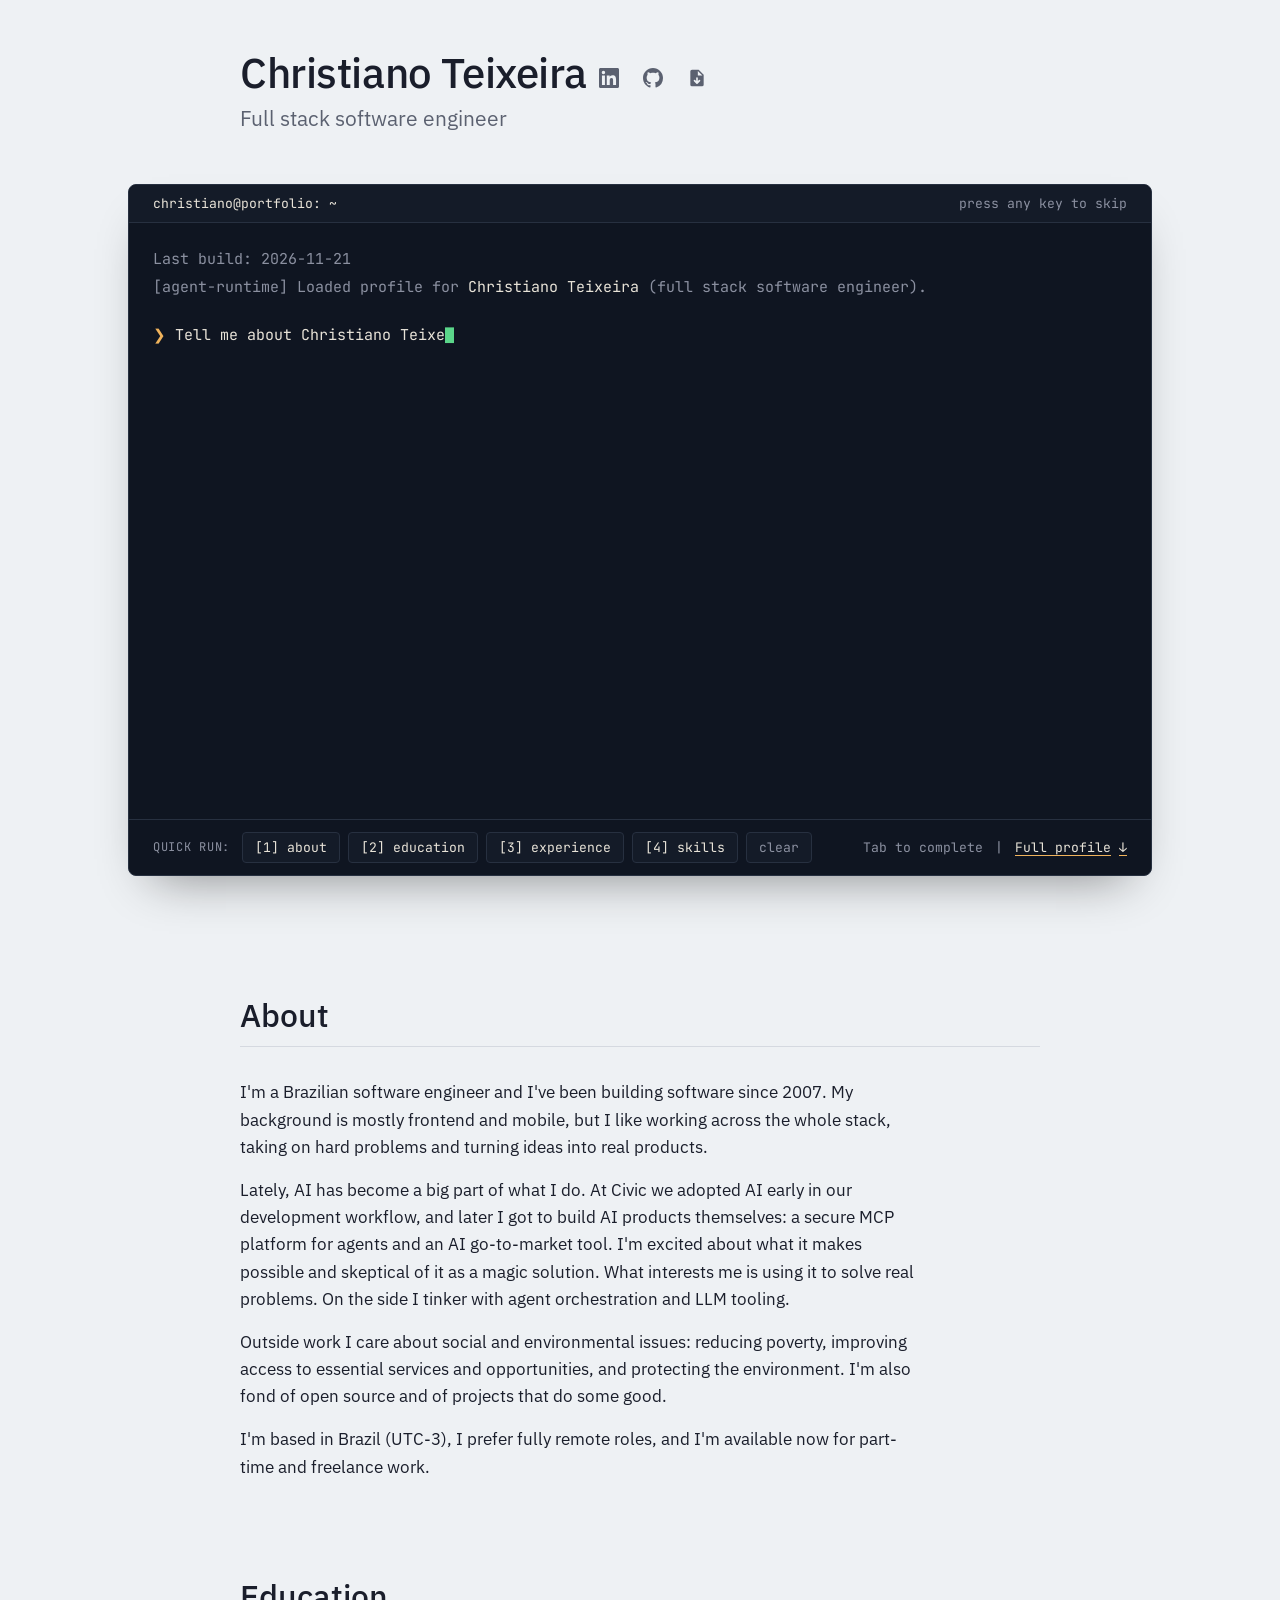
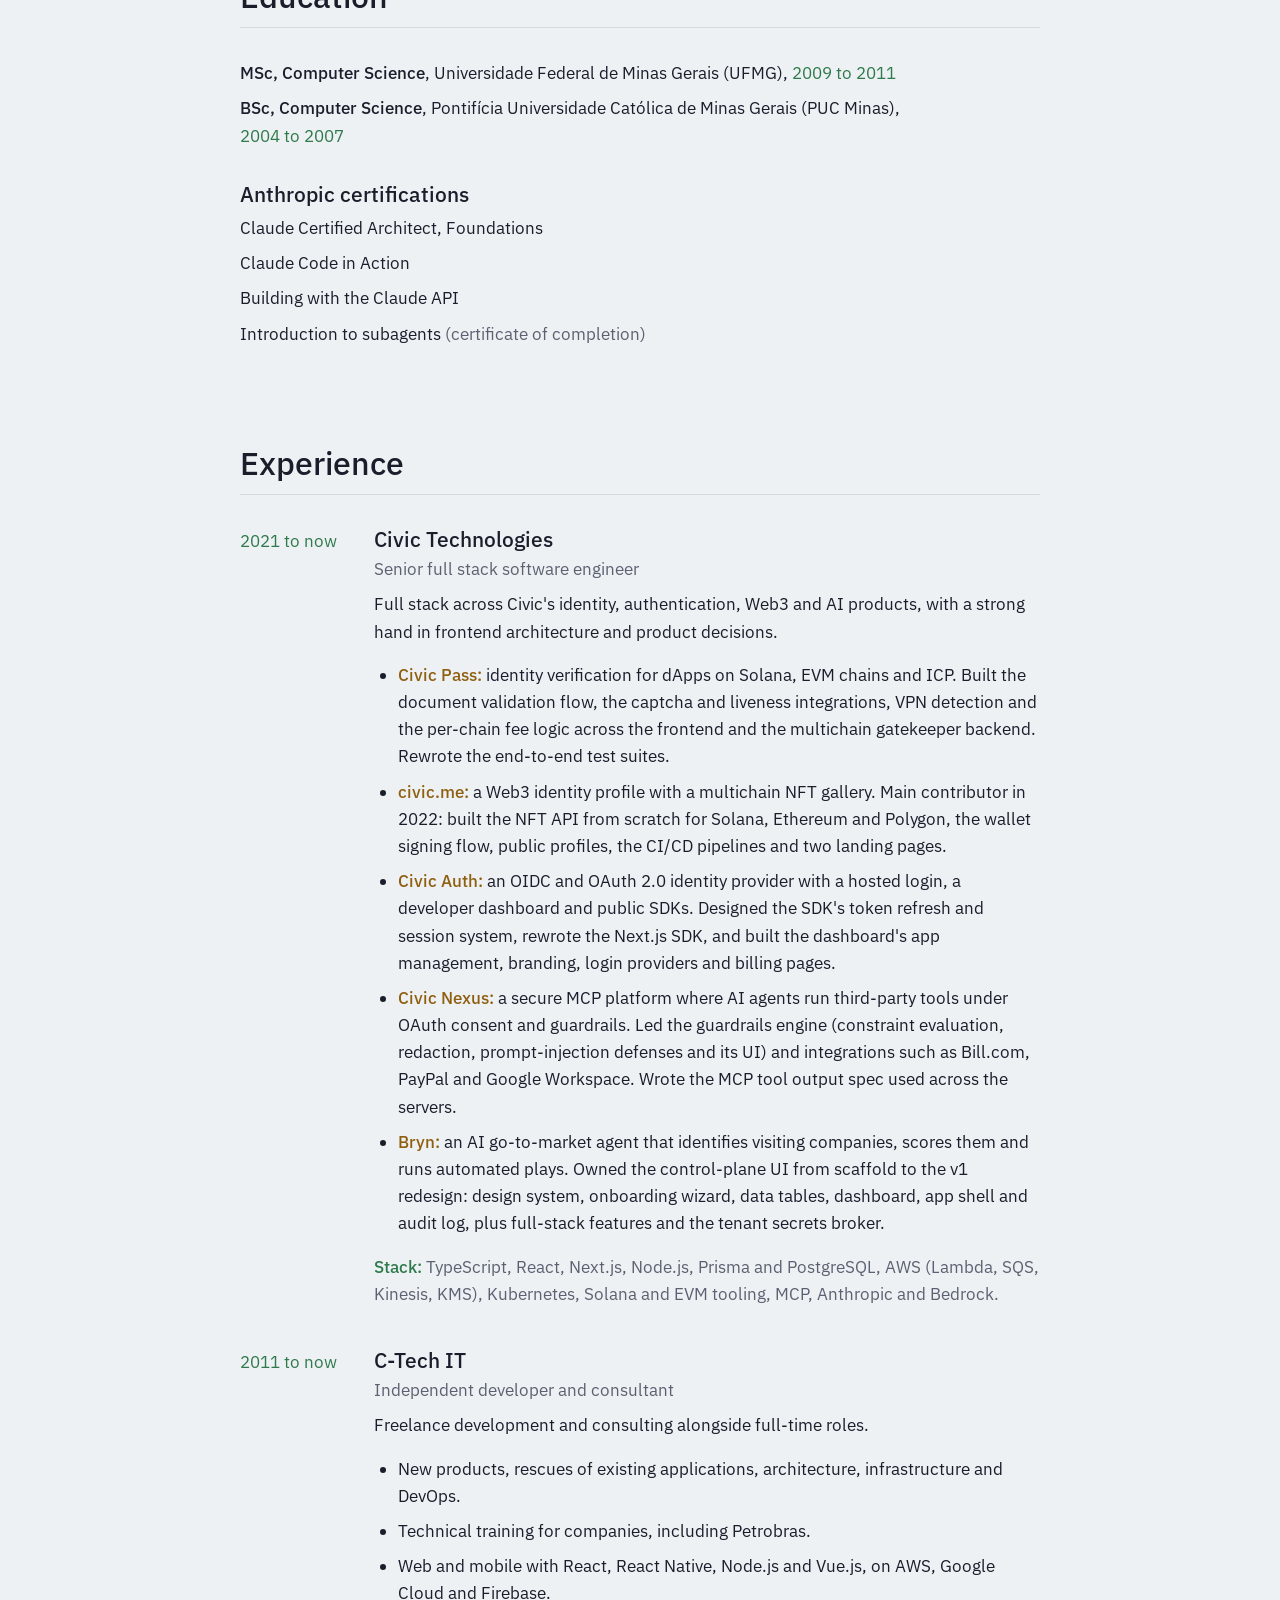
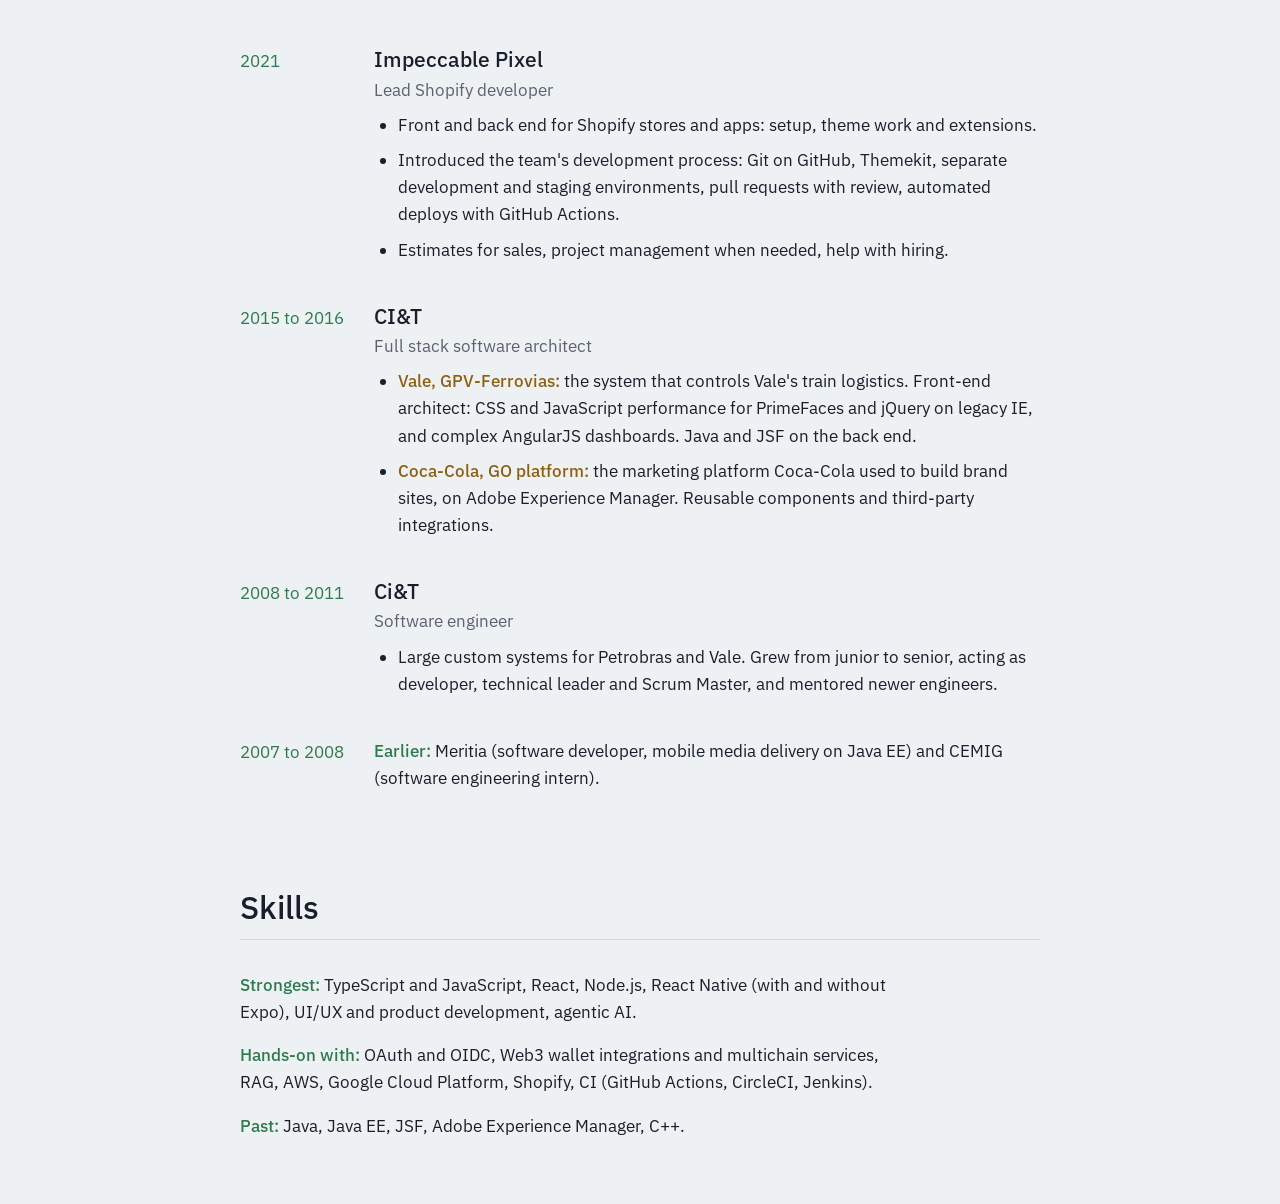
==== commit 7d9b33bb: "Deploy site chriteixeira/portfolio@5cc6c9918961726682aac74fe5593373859e9c34" ====
--- a/index.html
+++ b/index.html
@@ -1 +1 @@
-<!DOCTYPE html><html lang="en"><head><script>document.documentElement.classList.add("js");</script><meta charset="utf-8"><meta name="viewport" content="width=device-width, initial-scale=1"><title>Christiano Teixeira, full stack software engineer</title><meta name="description" content="Full stack software engineer in Brazil, building software since 2007. TypeScript, React, Node.js, React Native and agentic AI. Fully remote, available for part-time and freelance work."><link rel="canonical" href="https://cteixeira.com.br/"><meta name="theme-color" content="#EEF1F4" media="(prefers-color-scheme: light)"><meta name="theme-color" content="#13161F" media="(prefers-color-scheme: dark)"><meta property="og:type" content="website"><meta property="og:url" content="https://cteixeira.com.br/"><meta property="og:title" content="Christiano Teixeira, full stack software engineer"><meta property="og:description" content="Full stack software engineer in Brazil, building software since 2007. TypeScript, React, Node.js, React Native and agentic AI. Fully remote, available for part-time and freelance work."><meta property="og:image" content="https://cteixeira.com.br/og.png"><meta property="og:image:width" content="1200"><meta property="og:image:height" content="630"><meta property="og:image:alt" content="Christiano Teixeira, full stack software engineer"><meta name="twitter:card" content="summary_large_image"><meta name="twitter:title" content="Christiano Teixeira, full stack software engineer"><meta name="twitter:description" content="Full stack software engineer in Brazil, building software since 2007. TypeScript, React, Node.js, React Native and agentic AI. Fully remote, available for part-time and freelance work."><meta name="twitter:image" content="https://cteixeira.com.br/og.png"><script type="application/ld+json">{"@context":"https://schema.org","@type":"Person","name":"Christiano Teixeira","jobTitle":"Full stack software engineer","description":"Full stack software engineer in Brazil, building software since 2007. TypeScript, React, Node.js, React Native and agentic AI. Fully remote, available for part-time and freelance work.","url":"https://cteixeira.com.br/","image":"https://cteixeira.com.br/og.png","address":{"@type":"PostalAddress","addressCountry":"BR"},"knowsLanguage":["pt-BR","en"],"sameAs":["https://www.linkedin.com/in/chriteixeira","https://github.com/chriteixeira"]}</script><link rel="icon" type="image/svg+xml" href="/favicon.svg"><link rel="apple-touch-icon" href="/apple-touch-icon.png"><link rel="preload" href="/_astro/ibm-plex-sans-latin-400-normal.CDDApCn2.woff2" as="font" type="font/woff2" crossorigin><link rel="preload" href="/_astro/jetbrains-mono-latin-400-normal.V6pRDFza.woff2" as="font" type="font/woff2" crossorigin><script async data-goatcounter="https://cteixeira.goatcounter.com/count" src="/count.js"></script><link rel="stylesheet" href="/_astro/index.CrJzLGSa.css"></head><body><div class="page"><div class="hero"><header class="header" data-astro-cid-nen7h5rs><div class="header__line" data-astro-cid-nen7h5rs><h1 data-astro-cid-nen7h5rs>Christiano Teixeira</h1><ul class="social bare-list" aria-label="Profiles" data-astro-cid-y2qsmizv><li data-astro-cid-y2qsmizv><a href="https://www.linkedin.com/in/chriteixeira" aria-label="LinkedIn profile" data-goatcounter-click="link-linkedin" data-goatcounter-title="LinkedIn profile" data-astro-cid-y2qsmizv><svg viewBox="0 0 24 24" width="20" height="20" aria-hidden="true" focusable="false" data-astro-cid-y2qsmizv><path d="M20.45 20.45h-3.56v-5.57c0-1.33-.02-3.04-1.85-3.04-1.85 0-2.14 1.45-2.14 2.94v5.67H9.35V9h3.41v1.56h.05c.48-.9 1.64-1.85 3.37-1.85 3.6 0 4.27 2.37 4.27 5.46v6.28zM5.34 7.43a2.06 2.06 0 1 1 0-4.13 2.06 2.06 0 0 1 0 4.13zM7.12 20.45H3.56V9h3.56v11.45zM22.22 0H1.77C.79 0 0 .77 0 1.73v20.54C0 23.23.79 24 1.77 24h20.45c.98 0 1.78-.77 1.78-1.73V1.73C24 .77 23.2 0 22.22 0z" data-astro-cid-y2qsmizv></path></svg></a></li><li data-astro-cid-y2qsmizv><a href="https://github.com/chriteixeira" aria-label="GitHub profile" data-goatcounter-click="link-github" data-goatcounter-title="GitHub profile" data-astro-cid-y2qsmizv><svg viewBox="0 0 16 16" width="20" height="20" aria-hidden="true" focusable="false" data-astro-cid-y2qsmizv><path d="M8 0C3.58 0 0 3.58 0 8c0 3.54 2.29 6.53 5.47 7.59.4.07.55-.17.55-.38 0-.19-.01-.82-.01-1.49-2.01.37-2.53-.49-2.69-.94-.09-.23-.48-.94-.82-1.13-.28-.15-.68-.52-.01-.53.63-.01 1.08.58 1.23.82.72 1.21 1.87.87 2.33.66.07-.52.28-.87.51-1.07-1.78-.2-3.64-.89-3.64-3.95 0-.87.31-1.59.82-2.15-.08-.2-.36-1.02.08-2.12 0 0 .67-.21 2.2.82.64-.18 1.32-.27 2-.27.68 0 1.36.09 2 .27 1.53-1.04 2.2-.82 2.2-.82.44 1.1.16 1.92.08 2.12.51.56.82 1.27.82 2.15 0 3.07-1.87 3.75-3.65 3.95.29.25.54.73.54 1.48 0 1.07-.01 1.93-.01 2.2 0 .21.15.46.55.38A8.01 8.01 0 0 0 16 8c0-4.42-3.58-8-8-8z" data-astro-cid-y2qsmizv></path></svg></a></li><li data-astro-cid-y2qsmizv><a href="/Christiano-Teixeira-CV.pdf" aria-label="Download CV (PDF)" data-goatcounter-click="cv-download" data-goatcounter-title="Download CV (PDF)" data-astro-cid-y2qsmizv><svg viewBox="0 0 24 24" width="20" height="20" aria-hidden="true" focusable="false" data-astro-cid-y2qsmizv><path d="M14 2H6a2 2 0 0 0-2 2v16a2 2 0 0 0 2 2h12a2 2 0 0 0 2-2V8l-6-6zm-1 1.5L18.5 9H13V3.5zM12 11a1 1 0 0 1 1 1v3.59l1.3-1.3a1 1 0 0 1 1.4 1.42l-3 3a1 1 0 0 1-1.4 0l-3-3a1 1 0 0 1 1.4-1.42l1.3 1.3V12a1 1 0 0 1 1-1z" data-astro-cid-y2qsmizv></path></svg></a></li></ul></div><p class="header__title" data-astro-cid-nen7h5rs>Full stack software engineer</p></header><section class="term no-print" aria-label="Agent terminal"><div class="term__bar"><span class="term__title">christiano@portfolio: ~</span> <span class="term__status"><span class="term__skip" hidden>press any key to skip</span><span class="term__ready">chris-agent: ready</span></span></div><div class="term__screen" tabindex="0"><div class="term__static"><p class="line line--boot">Last build: 2026-11-21</p><p class="line line--boot">[agent-runtime] Loaded profile for <span class="boot__name">Christiano Teixeira</span> (full stack software engineer).</p><p class="line line--user"><span class="ps1" aria-hidden="true">❯</span>Tell me about Christiano Teixeira.</p><p class="line line--tool">Reading profile.pdf<span class="line__time"> (0.7s)</span></p><p class="line line--tool">Checking github.com/chriteixeira<span class="line__time"> (0.7s)</span></p><section class="digest" aria-label="Profile digest"><div class="digest__head"><span class="digest__title">Profile // Christiano Teixeira</span> <span class="digest__meta">Brazil / remote, UTC-3</span></div><div class="digest__body"><p class="line line--agent">Christiano Teixeira, full stack software engineer in Brazil, building software since 2007.</p><p class="line line--agent">Senior engineer at Civic since 2021: identity verification, authentication, Web3 and AI products, including a secure MCP platform for agents and an AI go-to-market tool.</p><p class="line line--agent">Strongest in TypeScript, React, Node.js and React Native, UI and product work, and agentic AI.</p><p class="line line--fact"><span class="fact__label">Core stack:</span> TypeScript, React, Node.js, React Native</p><p class="line line--fact"><span class="fact__label">Building since:</span> 2007</p><p class="line line--fact"><span class="fact__label">Current:</span> Civic, senior full stack, 2021 to now</p><p class="line line--fact"><span class="fact__label">Availability:</span> Remote, part-time or freelance now</p><p class="line line--fact"><span class="fact__label">Education:</span> MSc in Computer Science (UFMG), BSc (PUC Minas)</p></div></section><p class="prompt" aria-hidden="true"><span class="ps1">❯</span><span class="prompt__hint">/ for commands</span></p></div><div class="term__app"><div class="term__log" aria-hidden="true"></div><div class="term__live" role="log" aria-live="polite"></div><div class="term__active"></div><div class="prompt prompt--live" hidden><span class="ps1" aria-hidden="true">❯</span><input class="prompt__input" id="agent-input" name="agent-input" type="text" autocomplete="off" autocapitalize="off" autocorrect="off" spellcheck="false" enterkeyhint="send" aria-label="Ask the agent" aria-describedby="agent-hint"><button class="prompt__slash" type="button">/ for commands</button></div><button class="hint" id="agent-hint" type="button" tabindex="-1" hidden></button><ul class="menu" aria-label="Commands" hidden></ul></div></div><nav class="quickrun" aria-label="Quick run"><span class="quickrun__label" aria-hidden="true">Quick run:</span><button class="quickrun__run" type="button" data-command="about" aria-keyshortcuts="1"><span class="quickrun__key" aria-hidden="true">[1]</span> about</button><button class="quickrun__run" type="button" data-command="education" aria-keyshortcuts="2"><span class="quickrun__key" aria-hidden="true">[2]</span> education</button><button class="quickrun__run" type="button" data-command="experience" aria-keyshortcuts="3"><span class="quickrun__key" aria-hidden="true">[3]</span> experience</button><button class="quickrun__run" type="button" data-command="skills" aria-keyshortcuts="4"><span class="quickrun__key" aria-hidden="true">[4]</span> skills</button><button class="quickrun__run quickrun__run--quiet" type="button" data-command="clear">clear</button><span class="quickrun__end"><span class="quickrun__tab">Tab to complete</span><a class="quickrun__page" href="#about">Full profile</a></span></nav><script type="application/json" id="agent-data">{"agent":{"runtime":{"text":"[agent-runtime] Loaded profile for Christiano Teixeira (full stack software engineer).","highlight":"Christiano Teixeira"},"question":"Tell me about Christiano Teixeira.","tools":["Reading profile.pdf","Checking github.com/chriteixeira"],"answer":["Christiano Teixeira, full stack software engineer in Brazil, building software since 2007.","Senior engineer at Civic since 2021: identity verification, authentication, Web3 and AI products, including a secure MCP platform for agents and an AI go-to-market tool.","Strongest in TypeScript, React, Node.js and React Native, UI and product work, and agentic AI."],"panel":{"title":"Profile // Christiano Teixeira","meta":"Brazil / remote, UTC-3"},"facts":[{"label":"Core stack","value":"TypeScript, React, Node.js, React Native"},{"label":"Building since","value":"2007"},{"label":"Current","value":"Civic, senior full stack, 2021 to now","role":"senior full stack"},{"label":"Availability","value":"Remote, part-time or freelance now"},{"label":"Education","value":"MSc in Computer Science (UFMG), BSc (PUC Minas)"}],"quickRun":[{"command":"about","label":"about"},{"command":"education","label":"education"},{"command":"experience","label":"experience"},{"command":"skills","label":"skills"}],"colourNames":["Civic Pass","civic.me","Civic Auth","Civic Nexus","Bryn","GPV-Ferrovias","GO platform"]},"lastBuild":"Last build: 2026-11-21","intents":[{"kind":"simple","id":"meta","stems":[{"text":"are you real"},{"text":"are you a bot"},{"text":"are you human"},{"text":"real ai"},{"text":"which model"},{"text":"chatgpt"},{"text":"gpt"},{"text":"voce e real"},{"text":"e um bot"}],"hint":"Wondering if I'm real? Tab for the honest answer.","answer":{"kind":"text","text":"I'm a script, not a model. Every answer here was written by Christiano. No API, no cost, no hallucinations."},"followUps":[{"label":"How this site was built","target":{"kind":"reply","reply":"site"}},{"label":"His real AI work","target":{"kind":"reply","reply":"ai"}},{"label":"Who is he","target":{"kind":"command","command":"about"}}]},{"kind":"simple","id":"compensation","stems":[{"text":"salary"},{"text":"salar"},{"text":"rate"},{"text":"compensation"},{"text":"pay","whole":true},{"text":"he charge"},{"text":"you charge"},{"text":"salario"},{"text":"remunera"},{"text":"valor hora"},{"text":"quanto cobra"}],"hint":"Asking about rates or salary? Tab for the short answer.","answer":{"kind":"text","text":"Not in my context window. Compensation is a conversation with him, and he answers messages on LinkedIn quickly."},"followUps":[{"label":"Open his LinkedIn","target":{"kind":"command","command":"links"}},{"label":"Check his availability first","target":{"kind":"reply","reply":"availability"}}]},{"kind":"simple","id":"availability","stems":[{"text":"available"},{"text":"availab"},{"text":"remote"},{"text":"relocat"},{"text":"timezone"},{"text":"time zone"},{"text":"location"},{"text":"located"},{"text":"based"},{"text":"where is he"},{"text":"where does he"},{"text":"where he is"},{"text":"where are you"},{"text":"where is christiano"},{"text":"visa"},{"text":"full time"},{"text":"part time"},{"text":"freelanc"},{"text":"contract"},{"text":"disponivel"},{"text":"remoto"},{"text":"onde mora"},{"text":"onde ele mora"},{"text":"onde fica"},{"text":"onde ele fica"},{"text":"de onde"},{"text":"mora"},{"text":"fuso"}],"hint":"Checking where he is and how he works? Tab for availability.","answer":{"kind":"reply","reply":"availability"},"followUps":[{"label":"Reach him on LinkedIn","target":{"kind":"command","command":"links"}},{"label":"See his experience first","target":{"kind":"command","command":"experience"}}]},{"kind":"simple","id":"civic","stems":[{"text":"civic"},{"text":"nexus"},{"text":"bryn"},{"text":"civic auth"},{"text":"civic pass"},{"text":"go to market"}],"hint":"Asking about Civic? Tab for what he did there.","answer":{"kind":"reply","reply":"civic"},"followUps":[{"label":"The full timeline","target":{"kind":"command","command":"experience"}},{"label":"His AI work in more detail","target":{"kind":"reply","reply":"ai"}},{"label":"How to reach him","target":{"kind":"command","command":"links"}}]},{"kind":"tech","id":"tech","hintPattern":"Asking about {term}? Tab for a straight answer.","terms":[{"term":"React Native","stems":[{"text":"react native"}],"answer":{"kind":"text","text":"Yes: React Native, with and without Expo. Mobile goes back to his first job in 2007."}},{"term":"mobile","stems":[{"text":"mobile"}],"answer":{"kind":"text","text":"Yes: React Native, with and without Expo. Mobile goes back to his first job in 2007."}},{"term":"React","stems":[{"text":"react"}],"answer":{"kind":"text","text":"Yes, his strongest ground: TypeScript, React and Node.js in production for years, with a long frontend and product focus."}},{"term":"TypeScript","stems":[{"text":"typescript"}],"answer":{"kind":"text","text":"Yes, his strongest ground: TypeScript, React and Node.js in production for years, with a long frontend and product focus."}},{"term":"JavaScript","stems":[{"text":"javascript"}],"answer":{"kind":"text","text":"Yes, his strongest ground: TypeScript, React and Node.js in production for years, with a long frontend and product focus."}},{"term":"Node.js","stems":[{"text":"node"}],"answer":{"kind":"text","text":"Yes, his strongest ground: TypeScript, React and Node.js in production for years, with a long frontend and product focus."}},{"term":"Next.js","stems":[{"text":"next js"},{"text":"nextjs"}],"answer":{"kind":"text","text":"Yes, in production at Civic."}},{"term":"Vue","stems":[{"text":"vue"}],"answer":{"kind":"text","text":"Yes, from freelance work alongside React."}},{"term":"Python","stems":[{"text":"python"}],"answer":{"kind":"text","text":"Newer, from side projects."}},{"term":"Java","stems":[{"text":"java"}],"answer":{"kind":"text","text":"Earlier years, not current: Java, Java EE and JSF at Meritia, Ci&T and CI&T."}},{"term":"Rust","stems":[{"text":"rust"}],"answer":{"kind":"text","text":"Not in his stack. He would say so in an interview too."}},{"term":"Go","stems":[{"text":"golang"}],"answer":{"kind":"text","text":"Not in his stack. He would say so in an interview too."}},{"term":"Go","stems":[{"text":"go","whole":true}],"answer":{"kind":"text","text":"Not in his stack. He would say so in an interview too."}},{"term":"Web3","stems":[{"text":"web3"}],"answer":{"kind":"text","text":"Yes: wallet integrations and multichain services at Civic, plus a Web2 and Web3 authentication platform."}},{"term":"Solana","stems":[{"text":"solana"}],"answer":{"kind":"text","text":"Yes: wallet integrations and multichain services at Civic, plus a Web2 and Web3 authentication platform."}},{"term":"Ethereum","stems":[{"text":"ethereum"}],"answer":{"kind":"text","text":"Yes: wallet integrations and multichain services at Civic, plus a Web2 and Web3 authentication platform."}},{"term":"MCP","stems":[{"text":"mcp"}],"answer":{"kind":"reply","reply":"ai"}},{"term":"AI","stems":[{"text":"ai","whole":true}],"answer":{"kind":"reply","reply":"ai"}},{"term":"agents","stems":[{"text":"agent"}],"answer":{"kind":"reply","reply":"ai"}},{"term":"LLMs","stems":[{"text":"llm"}],"answer":{"kind":"reply","reply":"ai"}},{"term":"Claude","stems":[{"text":"claude"}],"answer":{"kind":"reply","reply":"ai"}},{"term":"OpenAI","stems":[{"text":"openai"}],"answer":{"kind":"reply","reply":"ai"}},{"term":"Shopify","stems":[{"text":"shopify"}],"answer":{"kind":"text","text":"Yes: lead Shopify developer in 2021, themes, apps and the team's delivery process."}},{"term":"AWS","stems":[{"text":"aws"}],"answer":{"kind":"text","text":"Yes: AWS at Civic, Google Cloud and Firebase on freelance work."}},{"term":"Firebase","stems":[{"text":"firebase"}],"answer":{"kind":"text","text":"Yes: AWS at Civic, Google Cloud and Firebase on freelance work."}},{"term":"GCP","stems":[{"text":"gcp"}],"answer":{"kind":"text","text":"Yes: AWS at Civic, Google Cloud and Firebase on freelance work."}},{"term":"Google Cloud","stems":[{"text":"google cloud"}],"answer":{"kind":"text","text":"Yes: AWS at Civic, Google Cloud and Firebase on freelance work."}},{"term":"Angular","stems":[{"text":"angular"}],"answer":{"kind":"text","text":"2015 to 2016 at CI&T, not current."}},{"term":"AEM","stems":[{"text":"aem"}],"answer":{"kind":"text","text":"2015 to 2016 at CI&T, not current."}}],"followUps":[{"label":"All skill groups","target":{"kind":"command","command":"skills"}},{"label":"What he has built","target":{"kind":"command","command":"projects"}}]},{"kind":"simple","id":"cv","stems":[{"text":"cv","whole":true},{"text":"resume"},{"text":"resum"},{"text":"curricul"},{"text":"curriculo"}],"hint":"Looking for a CV? Tab for the link.","answer":{"kind":"text","text":"His CV as a PDF: https://cteixeira.com.br/Christiano-Teixeira-CV.pdf"},"followUps":[{"label":"How to reach him","target":{"kind":"command","command":"links"}},{"label":"The experience timeline here","target":{"kind":"command","command":"experience"}}]},{"kind":"simple","id":"contact","stems":[{"text":"contact"},{"text":"email"},{"text":"e mail"},{"text":"reach"},{"text":"linkedin"},{"text":"github"},{"text":"hire"},{"text":"hiring"},{"text":"talk"},{"text":"call"},{"text":"contato"},{"text":"contratar"},{"text":"falar"}],"hint":"Want to reach him? Tab for contact details.","answer":{"kind":"command","command":"links"},"followUps":[{"label":"Read about him first","target":{"kind":"command","command":"about"}},{"label":"See his projects","target":{"kind":"command","command":"projects"}}]},{"kind":"simple","id":"about","stems":[{"text":"who"},{"text":"about him"},{"text":"about christiano"},{"text":"himself"},{"text":"bio"},{"text":"background"},{"text":"quem"},{"text":"sobre"}],"hint":"Want to know who he is? Tab for the short version.","answer":{"kind":"command","command":"about"},"followUps":[{"label":"Where he has worked","target":{"kind":"command","command":"experience"}},{"label":"His side projects","target":{"kind":"reply","reply":"side"}},{"label":"How to reach him","target":{"kind":"command","command":"links"}}]},{"kind":"simple","id":"education","stems":[{"text":"educat"},{"text":"degree"},{"text":"universit"},{"text":"college"},{"text":"studied"},{"text":"study"},{"text":"studies"},{"text":"msc"},{"text":"masters"},{"text":"master s"},{"text":"bsc"},{"text":"bachelor"},{"text":"graduat"},{"text":"phd","whole":true},{"text":"certif"},{"text":"academic"},{"text":"formacao"},{"text":"faculdade"},{"text":"universidade"},{"text":"mestrado"},{"text":"graduacao"},{"text":"estudou"},{"text":"estudo"},{"text":"diploma"}],"hint":"Asking about his education? Tab for degrees and certifications.","answer":{"kind":"text","text":"MSc in Computer Science from UFMG (2009 to 2011) and BSc in Computer Science from PUC Minas (2004 to 2007). Four Anthropic certifications: Claude Certified Architect Foundations, Claude Code in Action, Building with the Claude API, Introduction to subagents."},"followUps":[{"label":"The full list","target":{"kind":"command","command":"education"}},{"label":"His skills","target":{"kind":"command","command":"skills"}},{"label":"Where he has worked","target":{"kind":"command","command":"experience"}}]},{"kind":"simple","id":"experience","stems":[{"text":"experienc"},{"text":"experienci"},{"text":"career"},{"text":"work history"},{"text":"worked"},{"text":"work","whole":true},{"text":"companies"},{"text":"company"},{"text":"employ"},{"text":"job"},{"text":"role"},{"text":"carreira"},{"text":"empresa"},{"text":"trabalh"},{"text":"cargo"}],"hint":"Looking for where he has worked? Tab to see it.","answer":{"kind":"text","text":"Four chapters: Civic since 2021 (identity, auth, Web3, AI), independent consulting since 2011, CI&T as a software architect (2015 to 2016), and Ci&T as an engineer (2008 to 2011)."},"followUps":[{"label":"Show the full timeline","target":{"kind":"command","command":"experience"}},{"label":"What he did at Civic","target":{"kind":"reply","reply":"civic"}},{"label":"His skills instead","target":{"kind":"command","command":"skills"}}]},{"kind":"simple","id":"projects","stems":[{"text":"project"},{"text":"projeto"},{"text":"built"},{"text":"build"},{"text":"portfolio"},{"text":"side project"},{"text":"open source"},{"text":"repo"},{"text":"construiu"}],"hint":"Asking about what he has built? Tab for his projects.","answer":{"kind":"text","text":"At work: the guardrails system of an MCP platform, the frontend of an AI go-to-market product, and a Web2 and Web3 auth platform. On his own: a coding-agent orchestrator and a Telegram agent for tennis coaches. None are public yet."},"followUps":[{"label":"The project list","target":{"kind":"command","command":"projects"}},{"label":"The AI side projects","target":{"kind":"reply","reply":"side"}},{"label":"Ask on LinkedIn for a walkthrough","target":{"kind":"command","command":"links"}}]},{"kind":"simple","id":"skills","stems":[{"text":"skill"},{"text":"stack"},{"text":"tech"},{"text":"technolog"},{"text":"language"},{"text":"framework"},{"text":"tool"},{"text":"habilidade"},{"text":"tecnologia"},{"text":"linguagem"},{"text":"ferramenta"}],"hint":"Asking about his stack? Tab for skills.","answer":{"kind":"text","text":"Strongest in TypeScript, React, Node.js and React Native, in UI and product work, and in agentic AI. Hands-on with OAuth, Web3, RAG, AWS, GCP, Shopify and CI. Java and AEM are from earlier years."},"followUps":[{"label":"All skill groups","target":{"kind":"command","command":"skills"}},{"label":"What he has built with them","target":{"kind":"command","command":"projects"}}]},{"kind":"simple","id":"greeting","stems":[{"text":"hi","whole":true},{"text":"hello"},{"text":"hey"},{"text":"yo","whole":true},{"text":"oi","whole":true},{"text":"ola"},{"text":"bom dia"},{"text":"boa tarde"},{"text":"boa noite"}],"answer":{"kind":"text","text":"Hi. I'm a scripted agent: I know what Christiano wrote here and nothing else."},"followUps":[{"label":"Who is he","target":{"kind":"command","command":"about"}},{"label":"Where has he worked","target":{"kind":"command","command":"experience"}},{"label":"How to reach him","target":{"kind":"command","command":"links"}}],"maxTokens":3},{"kind":"simple","id":"thanks","stems":[{"text":"thank"},{"text":"thx"},{"text":"obrigad"},{"text":"valeu"}],"answer":{"kind":"text","text":"You're welcome. LinkedIn is the fastest way to reach him: https://www.linkedin.com/in/chriteixeira"},"followUps":[{"label":"Check his availability","target":{"kind":"reply","reply":"availability"}},{"label":"See his projects","target":{"kind":"command","command":"projects"}}]}],"replies":{"availability":"Based in Brazil, UTC-3. Prefers fully remote roles. Available now for part-time and freelance work.","civic":"Civic, 2021 to now, senior full stack engineer. Identity verification and Web3 profiles (Civic Pass, civic.me), an authentication platform (Civic Auth), a secure MCP platform for AI agents (Civic Nexus, where he led the guardrails engine) and an AI go-to-market agent (Bryn, where he owned the UI).","ai":"At Civic he led the guardrails engine and the third-party integrations of a secure MCP platform for AI agents, and built the control-plane UI of an AI go-to-market agent. On his own: a coding-agent orchestrator and a Telegram LLM agent. Anthropic certified: architect foundations, Claude Code, Claude API.","side":"Two side projects, both private for now: a coding-agent orchestrator that routes tasks across agent CLIs with a planner model, and a Telegram bot that turns tennis coaches' voice notes into structured training logs with an LLM.","site":"Astro and TypeScript, hand-written CSS, and a scripted agent with no model behind it. The repo is private for now."},"starters":[{"label":"Who is he","target":{"kind":"command","command":"about"}},{"label":"Where has he worked","target":{"kind":"command","command":"experience"}},{"label":"How to reach him","target":{"kind":"command","command":"links"}}],"messages":{"unknown":"{input}: not in my context window. I only know what he wrote.","dismiss":"Ok. Ask me something else, or type / for commands.","ready":"chris-agent: ready","fullProfile":"Full profile","thinking":"Thinking…"},"commands":[{"name":"about","description":"Who he is","primary":true,"output":["Christiano Teixeira, full stack software engineer in Brazil, building software since 2007.","Senior engineer at Civic since 2021: identity verification, authentication, Web3 and AI products, including a secure MCP platform for agents and an AI go-to-market tool.","Strongest in TypeScript, React, Node.js and React Native, UI and product work, and agentic AI.","Based in Brazil, UTC-3. Prefers fully remote roles. Available now for part-time and freelance work."]},{"name":"education","description":"Degrees and certifications","primary":true,"output":[[{"text":"MSc, Computer Science, "},{"text":"UFMG (Universidade Federal de Minas Gerais)","cls":"role"},{"text":", "},{"text":"2009 to 2011","cls":"date"}],[{"text":"BSc, Computer Science, "},{"text":"PUC Minas (Pontifícia Universidade Católica de Minas Gerais)","cls":"role"},{"text":", "},{"text":"2004 to 2007","cls":"date"}],"Anthropic certifications:",[{"text":"Claude Certified Architect, Foundations"}],[{"text":"Claude Code in Action"}],[{"text":"Building with the Claude API"}],[{"text":"Introduction to subagents "},{"text":"(certificate of completion)","cls":"role"}]]},{"name":"experience","description":"Where he has worked","primary":true,"output":[[{"text":"2021 to now","cls":"date"},{"text":"   "},{"text":"Civic Technologies"},{"text":", "},{"text":"Senior full stack software engineer","cls":"role"}],[{"text":"2011 to now","cls":"date"},{"text":"   "},{"text":"C-Tech IT"},{"text":", "},{"text":"Independent developer and consultant","cls":"role"}],[{"text":"2021","cls":"date"},{"text":"          "},{"text":"Impeccable Pixel"},{"text":", "},{"text":"Lead Shopify developer","cls":"role"}],[{"text":"2015 to 2016","cls":"date"},{"text":"  "},{"text":"CI&T"},{"text":", "},{"text":"Full stack software architect","cls":"role"}],[{"text":"2008 to 2011","cls":"date"},{"text":"  "},{"text":"Ci&T"},{"text":", "},{"text":"Software engineer","cls":"role"}],[{"text":"2007 to 2008","cls":"date"},{"text":"  "},{"text":"Meritia"},{"text":", "},{"text":"Software developer","cls":"role"}],[{"text":"2007","cls":"date"},{"text":"          "},{"text":"CEMIG"},{"text":", "},{"text":"Software engineering intern","cls":"role"}],"[Full detail below, in Experience](#experience)"]},{"name":"skills","description":"What he works with","primary":true,"output":[[{"text":"Strongest:","cls":"label"},{"text":" TypeScript and JavaScript, React, Node.js, React Native (with and without Expo), UI/UX and product development, agentic AI."}],[{"text":"Hands-on with:","cls":"label"},{"text":" OAuth and OIDC, Web3 wallet integrations and multichain services, RAG, AWS, Google Cloud Platform, Shopify, CI (GitHub Actions, CircleCI, Jenkins)."}],[{"text":"Past:","cls":"label"},{"text":" Java, Java EE, JSF, Adobe Experience Manager, C++."}],"Strongest in TypeScript, React, Node.js and React Native, in UI and product work, and in agentic AI. Hands-on with OAuth, Web3, RAG, AWS, GCP, Shopify and CI. Java and AEM are from earlier years."]},{"name":"links","description":"LinkedIn, GitHub, availability","primary":true,"output":["Based in Brazil, UTC-3. Prefers fully remote roles. Available now for part-time and freelance work.",[{"text":"LinkedIn (also holds his CV):","cls":"muted"},{"text":" "},{"text":"linkedin.com/in/chriteixeira","href":"https://www.linkedin.com/in/chriteixeira"}],[{"text":"GitHub:","cls":"muted"},{"text":" "},{"text":"github.com/chriteixeira","href":"https://github.com/chriteixeira"}]]},{"name":"projects","description":"What he has built","primary":false,"output":["Civic Nexus guardrails: Guardrails system for a platform that connects AI agents to external services over MCP.","Bryn frontend: AI-powered go-to-market platform.","Civic Auth: Authentication for Web2 and Web3 apps, secure and flexible flows for both.","Coding-agent orchestrator: Routes coding tasks across agent CLIs (Claude Code, Codex, and others) driven by a planner model.","Tennis training log agent: Telegram bot that takes coaches' voice or text reports, extracts structured training metrics with an LLM, asks for missing fields, and stores the log.","This site: A scripted agent CLI with a real page underneath.","None of these are public right now. Ask him on LinkedIn for a walkthrough."]},{"name":"cv","description":"His CV as a PDF","primary":false,"output":["His CV as a PDF: https://cteixeira.com.br/Christiano-Teixeira-CV.pdf"]},{"name":"help","description":"This list","primary":false,"output":["/about       Who he is","/education   Degrees and certifications","/experience  Where he has worked","/skills      What he works with","/links       LinkedIn, GitHub, availability","/projects    What he has built","/cv          His CV as a PDF","/help        This list","/clear       Clear the screen","/replay      Replay the intro"]},{"name":"clear","description":"Clear the screen","primary":false,"output":[]},{"name":"replay","description":"Replay the intro","primary":false,"output":[]}]}</script></section><script type="module" src="/_astro/AgentHero.astro_astro_type_script_index_0_lang.64becokY.js"></script><div class="hero__sentinel" aria-hidden="true"></div></div><div class="topbar no-print" aria-hidden="true" data-astro-cid-h7lskm3e><div class="topbar__inner" data-astro-cid-h7lskm3e><div class="topbar__id" data-astro-cid-h7lskm3e><p class="topbar__name" data-astro-cid-h7lskm3e>Christiano Teixeira</p><p class="topbar__title" data-astro-cid-h7lskm3e>Full stack software engineer</p></div><ul class="social bare-list" aria-label="Profiles" data-astro-cid-y2qsmizv><li data-astro-cid-y2qsmizv><a href="https://www.linkedin.com/in/chriteixeira" aria-label="LinkedIn profile" data-goatcounter-click="link-linkedin" data-goatcounter-title="LinkedIn profile" data-astro-cid-y2qsmizv><svg viewBox="0 0 24 24" width="20" height="20" aria-hidden="true" focusable="false" data-astro-cid-y2qsmizv><path d="M20.45 20.45h-3.56v-5.57c0-1.33-.02-3.04-1.85-3.04-1.85 0-2.14 1.45-2.14 2.94v5.67H9.35V9h3.41v1.56h.05c.48-.9 1.64-1.85 3.37-1.85 3.6 0 4.27 2.37 4.27 5.46v6.28zM5.34 7.43a2.06 2.06 0 1 1 0-4.13 2.06 2.06 0 0 1 0 4.13zM7.12 20.45H3.56V9h3.56v11.45zM22.22 0H1.77C.79 0 0 .77 0 1.73v20.54C0 23.23.79 24 1.77 24h20.45c.98 0 1.78-.77 1.78-1.73V1.73C24 .77 23.2 0 22.22 0z" data-astro-cid-y2qsmizv></path></svg></a></li><li data-astro-cid-y2qsmizv><a href="https://github.com/chriteixeira" aria-label="GitHub profile" data-goatcounter-click="link-github" data-goatcounter-title="GitHub profile" data-astro-cid-y2qsmizv><svg viewBox="0 0 16 16" width="20" height="20" aria-hidden="true" focusable="false" data-astro-cid-y2qsmizv><path d="M8 0C3.58 0 0 3.58 0 8c0 3.54 2.29 6.53 5.47 7.59.4.07.55-.17.55-.38 0-.19-.01-.82-.01-1.49-2.01.37-2.53-.49-2.69-.94-.09-.23-.48-.94-.82-1.13-.28-.15-.68-.52-.01-.53.63-.01 1.08.58 1.23.82.72 1.21 1.87.87 2.33.66.07-.52.28-.87.51-1.07-1.78-.2-3.64-.89-3.64-3.95 0-.87.31-1.59.82-2.15-.08-.2-.36-1.02.08-2.12 0 0 .67-.21 2.2.82.64-.18 1.32-.27 2-.27.68 0 1.36.09 2 .27 1.53-1.04 2.2-.82 2.2-.82.44 1.1.16 1.92.08 2.12.51.56.82 1.27.82 2.15 0 3.07-1.87 3.75-3.65 3.95.29.25.54.73.54 1.48 0 1.07-.01 1.93-.01 2.2 0 .21.15.46.55.38A8.01 8.01 0 0 0 16 8c0-4.42-3.58-8-8-8z" data-astro-cid-y2qsmizv></path></svg></a></li><li data-astro-cid-y2qsmizv><a href="/Christiano-Teixeira-CV.pdf" aria-label="Download CV (PDF)" data-goatcounter-click="cv-download" data-goatcounter-title="Download CV (PDF)" data-astro-cid-y2qsmizv><svg viewBox="0 0 24 24" width="20" height="20" aria-hidden="true" focusable="false" data-astro-cid-y2qsmizv><path d="M14 2H6a2 2 0 0 0-2 2v16a2 2 0 0 0 2 2h12a2 2 0 0 0 2-2V8l-6-6zm-1 1.5L18.5 9H13V3.5zM12 11a1 1 0 0 1 1 1v3.59l1.3-1.3a1 1 0 0 1 1.4 1.42l-3 3a1 1 0 0 1-1.4 0l-3-3a1 1 0 0 1 1.4-1.42l1.3 1.3V12a1 1 0 0 1 1-1z" data-astro-cid-y2qsmizv></path></svg></a></li></ul><nav class="topbar__nav" aria-label="Sections" data-astro-cid-h7lskm3e><ul class="topbar__links bare-list" data-astro-cid-h7lskm3e><li data-astro-cid-h7lskm3e><a href="#about" data-astro-cid-h7lskm3e>About</a></li><li data-astro-cid-h7lskm3e><a href="#education" data-astro-cid-h7lskm3e>Education</a></li><li data-astro-cid-h7lskm3e><a href="#experience" data-astro-cid-h7lskm3e>Experience</a></li><li data-astro-cid-h7lskm3e><a href="#skills" data-astro-cid-h7lskm3e>Skills</a></li></ul></nav></div></div><script type="module">function e(e,t,n,r){return!e&&t&&r>n?`about`:e&&!t&&r<n?`top`:null}function t(e){return e.getBoundingClientRect().bottom<0}function n(e){let t=Number.parseFloat(getComputedStyle(document.documentElement).scrollPaddingTop),n=Number.parseFloat(getComputedStyle(e).scrollMarginTop),r=e.getBoundingClientRect().top+window.scrollY-(Number.isNaN(t)?0:t)-(Number.isNaN(n)?0:n),i=document.documentElement.scrollHeight-window.innerHeight;return Math.max(0,Math.min(Math.round(r),i))}function r(r,i){let a=window.matchMedia(`(prefers-reduced-motion: reduce)`),o=`onscrollend`in window,s,c=window.scrollY,l=!1,u=0,d=()=>{window.clearTimeout(u),window.removeEventListener(`scrollend`,d),l=!1,c=window.scrollY,s=t(r)},f=()=>{window.clearTimeout(u),window.removeEventListener(`scrollend`,d),l=!0,o&&window.addEventListener(`scrollend`,d),u=window.setTimeout(d,o?2e3:700)},p=e=>{let t=e===`about`?n(i):0;Math.abs(t-window.scrollY)<1||(a.matches?(window.scrollTo({top:t,behavior:`auto`}),d()):(f(),window.scrollTo({top:t,behavior:`smooth`})))};return document.addEventListener(`click`,e=>{(e.target instanceof Element?e.target.closest(`a`):null)?.getAttribute(`href`)?.startsWith(`#`)&&f()},{capture:!0}),window.addEventListener(`hashchange`,f),{observe(t){if(l)return;let n=window.scrollY,r=s===void 0?null:e(s,t,c,n);s=t,c=n,r&&p(r)}}}var i=document.querySelector(`.topbar`),a=document.querySelector(`.hero__sentinel`),o=document.getElementById(`about`);function s(e,t){e.classList.toggle(`is-shown`,t),t?e.removeAttribute(`aria-hidden`):e.setAttribute(`aria-hidden`,`true`)}if(i&&a){let e=o?r(a,o):void 0;new IntersectionObserver(t=>{let n=t.at(-1);if(!n)return;let r=n.rootBounds?.top??0,a=!n.isIntersecting&&n.boundingClientRect.top<r;s(i,a),e?.observe(a)},{rootMargin:`0px 0px 0px 0px`}).observe(a)}</script><main><section class="section section--prose" aria-labelledby="about"><h2 id="about">About</h2><p>I&#39;m a Brazilian software engineer and I&#39;ve been building software since 2007. My background is mostly frontend and mobile, but I like working across the whole stack, taking on hard problems and turning ideas into real products.</p><p>Lately, AI has become a big part of what I do. At Civic we adopted AI early in our development workflow, and later I got to build AI products themselves: a secure MCP platform for agents and an AI go-to-market tool. I&#39;m excited about what it makes possible and skeptical of it as a magic solution. What interests me is using it to solve real problems. On the side I tinker with agent orchestration and LLM tooling.</p><p>Outside work I care about social and environmental issues: reducing poverty, improving access to essential services and opportunities, and protecting the environment. I&#39;m also fond of open source and of projects that do some good.</p><p>I&#39;m based in Brazil (UTC-3), I prefer fully remote roles, and I&#39;m available now for part-time and freelance work.</p></section><section class="section section--prose" aria-labelledby="education" data-astro-cid-ew4vagfh><h2 id="education" data-astro-cid-ew4vagfh>Education</h2><ul class="bare-list" data-astro-cid-ew4vagfh><li data-astro-cid-ew4vagfh><span class="education__degree" data-astro-cid-ew4vagfh>MSc, Computer Science</span>, Universidade Federal de Minas Gerais (UFMG), <span class="date" data-astro-cid-ew4vagfh>2009 to 2011</span></li><li data-astro-cid-ew4vagfh><span class="education__degree" data-astro-cid-ew4vagfh>BSc, Computer Science</span>, Pontifícia Universidade Católica de Minas Gerais (PUC Minas), <span class="date" data-astro-cid-ew4vagfh>2004 to 2007</span></li></ul><h3 class="education__certs" data-astro-cid-ew4vagfh>Anthropic certifications</h3><ul class="bare-list" data-astro-cid-ew4vagfh><li data-astro-cid-ew4vagfh>Claude Certified Architect, Foundations</li><li data-astro-cid-ew4vagfh>Claude Code in Action</li><li data-astro-cid-ew4vagfh>Building with the Claude API</li><li data-astro-cid-ew4vagfh>Introduction to subagents<span class="muted" data-astro-cid-ew4vagfh> (certificate of completion)</span></li></ul></section><section class="section" aria-labelledby="experience" data-astro-cid-bl6cniha><h2 id="experience" data-astro-cid-bl6cniha>Experience</h2><ol class="timeline bare-list" data-astro-cid-bl6cniha><li class="timeline__entry" data-astro-cid-bl6cniha><p class="timeline__date date" data-astro-cid-bl6cniha>2021 to now</p><div class="timeline__body prose" data-astro-cid-bl6cniha><h3 class="timeline__company" data-astro-cid-bl6cniha>Civic Technologies</h3><p class="role" data-astro-cid-bl6cniha>Senior full stack software engineer</p><p data-astro-cid-bl6cniha>Full stack across Civic&#39;s identity, authentication, Web3 and AI products, with a strong hand in frontend architecture and product decisions.</p><ul data-astro-cid-bl6cniha><li data-astro-cid-bl6cniha><span class="name" data-astro-cid-bl6cniha>Civic Pass:</span> identity verification for dApps on Solana, EVM chains and ICP. Built the document validation flow, the captcha and liveness integrations, VPN detection and the per-chain fee logic across the frontend and the multichain gatekeeper backend. Rewrote the end-to-end test suites.</li><li data-astro-cid-bl6cniha><span class="name" data-astro-cid-bl6cniha>civic.me:</span> a Web3 identity profile with a multichain NFT gallery. Main contributor in 2022: built the NFT API from scratch for Solana, Ethereum and Polygon, the wallet signing flow, public profiles, the CI/CD pipelines and two landing pages.</li><li data-astro-cid-bl6cniha><span class="name" data-astro-cid-bl6cniha>Civic Auth:</span> an OIDC and OAuth 2.0 identity provider with a hosted login, a developer dashboard and public SDKs. Designed the SDK&#39;s token refresh and session system, rewrote the Next.js SDK, and built the dashboard&#39;s app management, branding, login providers and billing pages.</li><li data-astro-cid-bl6cniha><span class="name" data-astro-cid-bl6cniha>Civic Nexus:</span> a secure MCP platform where AI agents run third-party tools under OAuth consent and guardrails. Led the guardrails engine (constraint evaluation, redaction, prompt-injection defenses and its UI) and integrations such as Bill.com, PayPal and Google Workspace. Wrote the MCP tool output spec used across the servers.</li><li data-astro-cid-bl6cniha><span class="name" data-astro-cid-bl6cniha>Bryn:</span> an AI go-to-market agent that identifies visiting companies, scores them and runs automated plays. Owned the control-plane UI from scaffold to the v1 redesign: design system, onboarding wizard, data tables, dashboard, app shell and audit log, plus full-stack features and the tenant secrets broker.</li></ul><p class="muted" data-astro-cid-bl6cniha><span class="label" data-astro-cid-bl6cniha>Stack:</span> TypeScript, React, Next.js, Node.js, Prisma and PostgreSQL, AWS (Lambda, SQS, Kinesis, KMS), Kubernetes, Solana and EVM tooling, MCP, Anthropic and Bedrock.</p></div></li><li class="timeline__entry" data-astro-cid-bl6cniha><p class="timeline__date date" data-astro-cid-bl6cniha>2011 to now</p><div class="timeline__body prose" data-astro-cid-bl6cniha><h3 class="timeline__company" data-astro-cid-bl6cniha>C-Tech IT</h3><p class="role" data-astro-cid-bl6cniha>Independent developer and consultant</p><p data-astro-cid-bl6cniha>Freelance development and consulting alongside full-time roles.</p><ul data-astro-cid-bl6cniha><li data-astro-cid-bl6cniha>New products, rescues of existing applications, architecture, infrastructure and DevOps.</li><li data-astro-cid-bl6cniha>Technical training for companies, including Petrobras.</li><li data-astro-cid-bl6cniha>Web and mobile with React, React Native, Node.js and Vue.js, on AWS, Google Cloud and Firebase.</li></ul></div></li><li class="timeline__entry" data-astro-cid-bl6cniha><p class="timeline__date date" data-astro-cid-bl6cniha>2021</p><div class="timeline__body prose" data-astro-cid-bl6cniha><h3 class="timeline__company" data-astro-cid-bl6cniha>Impeccable Pixel</h3><p class="role" data-astro-cid-bl6cniha>Lead Shopify developer</p><ul data-astro-cid-bl6cniha><li data-astro-cid-bl6cniha>Front and back end for Shopify stores and apps: setup, theme work and extensions.</li><li data-astro-cid-bl6cniha>Introduced the team&#39;s development process: Git on GitHub, Themekit, separate development and staging environments, pull requests with review, automated deploys with GitHub Actions.</li><li data-astro-cid-bl6cniha>Estimates for sales, project management when needed, help with hiring.</li></ul></div></li><li class="timeline__entry" data-astro-cid-bl6cniha><p class="timeline__date date" data-astro-cid-bl6cniha>2015 to 2016</p><div class="timeline__body prose" data-astro-cid-bl6cniha><h3 class="timeline__company" data-astro-cid-bl6cniha>CI&amp;T</h3><p class="role" data-astro-cid-bl6cniha>Full stack software architect</p><ul data-astro-cid-bl6cniha><li data-astro-cid-bl6cniha><span class="name" data-astro-cid-bl6cniha>Vale, GPV-Ferrovias:</span> the system that controls Vale&#39;s train logistics. Front-end architect: CSS and JavaScript performance for PrimeFaces and jQuery on legacy IE, and complex AngularJS dashboards. Java and JSF on the back end.</li><li data-astro-cid-bl6cniha><span class="name" data-astro-cid-bl6cniha>Coca-Cola, GO platform:</span> the marketing platform Coca-Cola used to build brand sites, on Adobe Experience Manager. Reusable components and third-party integrations.</li></ul></div></li><li class="timeline__entry" data-astro-cid-bl6cniha><p class="timeline__date date" data-astro-cid-bl6cniha>2008 to 2011</p><div class="timeline__body prose" data-astro-cid-bl6cniha><h3 class="timeline__company" data-astro-cid-bl6cniha>Ci&amp;T</h3><p class="role" data-astro-cid-bl6cniha>Software engineer</p><ul data-astro-cid-bl6cniha><li data-astro-cid-bl6cniha>Large custom systems for Petrobras and Vale. Grew from junior to senior, acting as developer, technical leader and Scrum Master, and mentored newer engineers.</li></ul></div></li><li class="timeline__entry" data-astro-cid-bl6cniha><p class="timeline__date date" data-astro-cid-bl6cniha>2007 to 2008</p><div class="timeline__body prose" data-astro-cid-bl6cniha><p data-astro-cid-bl6cniha><span class="label" data-astro-cid-bl6cniha>Earlier:</span> Meritia (software developer, mobile media delivery on Java EE) and CEMIG (software engineering intern).</p></div></li></ol></section><section class="section section--prose" aria-labelledby="skills"><h2 id="skills">Skills</h2><p><strong class="label">Strongest:</strong> TypeScript and JavaScript, React, Node.js, React Native (with and without Expo), UI/UX and product development, agentic AI.</p><p><strong class="label">Hands-on with:</strong> OAuth and OIDC, Web3 wallet integrations and multichain services, RAG, AWS, Google Cloud Platform, Shopify, CI (GitHub Actions, CircleCI, Jenkins).</p><p><strong class="label">Past:</strong> Java, Java EE, JSF, Adobe Experience Manager, C++.</p></section></main></div></body></html>+<!DOCTYPE html><html lang="en"><head><script>document.documentElement.classList.add("js");</script><meta charset="utf-8"><meta name="viewport" content="width=device-width, initial-scale=1"><title>Christiano Teixeira, full stack software engineer</title><meta name="description" content="Full stack software engineer in Brazil, building software since 2007. TypeScript, React, Node.js, React Native and agentic AI. Fully remote, available for part-time and freelance work."><link rel="canonical" href="https://cteixeira.com.br/"><meta name="theme-color" content="#EEF1F4" media="(prefers-color-scheme: light)"><meta name="theme-color" content="#13161F" media="(prefers-color-scheme: dark)"><meta property="og:type" content="website"><meta property="og:url" content="https://cteixeira.com.br/"><meta property="og:title" content="Christiano Teixeira, full stack software engineer"><meta property="og:description" content="Full stack software engineer in Brazil, building software since 2007. TypeScript, React, Node.js, React Native and agentic AI. Fully remote, available for part-time and freelance work."><meta property="og:image" content="https://cteixeira.com.br/og.png"><meta property="og:image:width" content="1200"><meta property="og:image:height" content="630"><meta property="og:image:alt" content="Christiano Teixeira, full stack software engineer"><meta name="twitter:card" content="summary_large_image"><meta name="twitter:title" content="Christiano Teixeira, full stack software engineer"><meta name="twitter:description" content="Full stack software engineer in Brazil, building software since 2007. TypeScript, React, Node.js, React Native and agentic AI. Fully remote, available for part-time and freelance work."><meta name="twitter:image" content="https://cteixeira.com.br/og.png"><script type="application/ld+json">{"@context":"https://schema.org","@type":"Person","name":"Christiano Teixeira","jobTitle":"Full stack software engineer","description":"Full stack software engineer in Brazil, building software since 2007. TypeScript, React, Node.js, React Native and agentic AI. Fully remote, available for part-time and freelance work.","url":"https://cteixeira.com.br/","image":"https://cteixeira.com.br/og.png","address":{"@type":"PostalAddress","addressCountry":"BR"},"knowsLanguage":["pt-BR","en"],"sameAs":["https://www.linkedin.com/in/chriteixeira","https://github.com/chriteixeira"]}</script><link rel="icon" type="image/svg+xml" href="/favicon.svg"><link rel="apple-touch-icon" href="/apple-touch-icon.png"><link rel="preload" href="/_astro/ibm-plex-sans-latin-400-normal.CDDApCn2.woff2" as="font" type="font/woff2" crossorigin><link rel="preload" href="/_astro/jetbrains-mono-latin-400-normal.V6pRDFza.woff2" as="font" type="font/woff2" crossorigin><script async data-goatcounter="https://cteixeira.goatcounter.com/count" src="/count.js"></script><link rel="stylesheet" href="/_astro/index.adCVAvc7.css"></head><body><div class="page"><div class="hero"><header class="header" data-astro-cid-nen7h5rs><div class="header__line" data-astro-cid-nen7h5rs><h1 data-astro-cid-nen7h5rs>Christiano Teixeira</h1><ul class="social bare-list" aria-label="Profiles" data-astro-cid-y2qsmizv><li data-astro-cid-y2qsmizv><a href="https://www.linkedin.com/in/chriteixeira" aria-label="LinkedIn profile" data-goatcounter-click="link-linkedin" data-goatcounter-title="LinkedIn profile" data-astro-cid-y2qsmizv><svg viewBox="0 0 24 24" width="20" height="20" aria-hidden="true" focusable="false" data-astro-cid-y2qsmizv><path d="M20.45 20.45h-3.56v-5.57c0-1.33-.02-3.04-1.85-3.04-1.85 0-2.14 1.45-2.14 2.94v5.67H9.35V9h3.41v1.56h.05c.48-.9 1.64-1.85 3.37-1.85 3.6 0 4.27 2.37 4.27 5.46v6.28zM5.34 7.43a2.06 2.06 0 1 1 0-4.13 2.06 2.06 0 0 1 0 4.13zM7.12 20.45H3.56V9h3.56v11.45zM22.22 0H1.77C.79 0 0 .77 0 1.73v20.54C0 23.23.79 24 1.77 24h20.45c.98 0 1.78-.77 1.78-1.73V1.73C24 .77 23.2 0 22.22 0z" data-astro-cid-y2qsmizv></path></svg></a></li><li data-astro-cid-y2qsmizv><a href="https://github.com/chriteixeira" aria-label="GitHub profile" data-goatcounter-click="link-github" data-goatcounter-title="GitHub profile" data-astro-cid-y2qsmizv><svg viewBox="0 0 16 16" width="20" height="20" aria-hidden="true" focusable="false" data-astro-cid-y2qsmizv><path d="M8 0C3.58 0 0 3.58 0 8c0 3.54 2.29 6.53 5.47 7.59.4.07.55-.17.55-.38 0-.19-.01-.82-.01-1.49-2.01.37-2.53-.49-2.69-.94-.09-.23-.48-.94-.82-1.13-.28-.15-.68-.52-.01-.53.63-.01 1.08.58 1.23.82.72 1.21 1.87.87 2.33.66.07-.52.28-.87.51-1.07-1.78-.2-3.64-.89-3.64-3.95 0-.87.31-1.59.82-2.15-.08-.2-.36-1.02.08-2.12 0 0 .67-.21 2.2.82.64-.18 1.32-.27 2-.27.68 0 1.36.09 2 .27 1.53-1.04 2.2-.82 2.2-.82.44 1.1.16 1.92.08 2.12.51.56.82 1.27.82 2.15 0 3.07-1.87 3.75-3.65 3.95.29.25.54.73.54 1.48 0 1.07-.01 1.93-.01 2.2 0 .21.15.46.55.38A8.01 8.01 0 0 0 16 8c0-4.42-3.58-8-8-8z" data-astro-cid-y2qsmizv></path></svg></a></li><li data-astro-cid-y2qsmizv><a href="/Christiano-Teixeira-CV.pdf" aria-label="Download CV (PDF)" data-goatcounter-click="cv-download" data-goatcounter-title="Download CV (PDF)" data-astro-cid-y2qsmizv><svg viewBox="0 0 24 24" width="20" height="20" aria-hidden="true" focusable="false" data-astro-cid-y2qsmizv><path d="M14 2H6a2 2 0 0 0-2 2v16a2 2 0 0 0 2 2h12a2 2 0 0 0 2-2V8l-6-6zm-1 1.5L18.5 9H13V3.5zM12 11a1 1 0 0 1 1 1v3.59l1.3-1.3a1 1 0 0 1 1.4 1.42l-3 3a1 1 0 0 1-1.4 0l-3-3a1 1 0 0 1 1.4-1.42l1.3 1.3V12a1 1 0 0 1 1-1z" data-astro-cid-y2qsmizv></path></svg></a></li></ul></div><p class="header__title" data-astro-cid-nen7h5rs>Full stack software engineer</p></header><section class="term no-print" aria-label="Agent terminal"><div class="term__bar"><span class="term__title">christiano@portfolio: ~</span> <span class="term__status"><span class="term__skip" hidden>press any key to skip</span><span class="term__ready">chris-agent: ready</span></span></div><div class="term__screen" tabindex="0"><div class="term__static"><p class="line line--boot">Last build: 2026-11-21</p><p class="line line--boot">[agent-runtime] Loaded profile for <span class="boot__name">Christiano Teixeira</span> (full stack software engineer).</p><p class="line line--user"><span class="ps1" aria-hidden="true">❯</span>Tell me about Christiano Teixeira.</p><p class="line line--tool">Reading profile.pdf<span class="line__time"> (0.7s)</span></p><p class="line line--tool">Checking github.com/chriteixeira<span class="line__time"> (0.7s)</span></p><section class="digest" aria-label="Profile digest"><div class="digest__head"><span class="digest__title">Profile // Christiano Teixeira</span> <span class="digest__meta">Brazil / remote, UTC-3</span></div><div class="digest__body"><p class="line line--agent">Christiano Teixeira, full stack software engineer in Brazil, building software since 2007.</p><p class="line line--agent">Senior engineer at Civic since 2021: identity verification, authentication, Web3 and AI products, including a secure MCP platform for agents and an AI go-to-market tool.</p><p class="line line--agent">Strongest in TypeScript, React, Node.js and React Native, UI and product work, and agentic AI.</p><p class="line line--fact"><span class="fact__label">Core stack:</span> TypeScript, React, Node.js, React Native</p><p class="line line--fact"><span class="fact__label">Building since:</span> 2007</p><p class="line line--fact"><span class="fact__label">Current:</span> Civic, senior full stack, 2021 to now</p><p class="line line--fact"><span class="fact__label">Availability:</span> Remote, part-time or freelance now</p><p class="line line--fact"><span class="fact__label">Education:</span> MSc in Computer Science (UFMG), BSc (PUC Minas)</p></div></section><p class="prompt" aria-hidden="true"><span class="ps1">❯</span><span class="prompt__hint">/ for commands</span></p></div><div class="term__app"><div class="term__log" aria-hidden="true"></div><div class="term__live" role="log" aria-live="polite"></div><div class="term__active"></div><div class="prompt prompt--live" hidden><span class="ps1" aria-hidden="true">❯</span><input class="prompt__input" id="agent-input" name="agent-input" type="text" autocomplete="off" autocapitalize="off" autocorrect="off" spellcheck="false" enterkeyhint="send" aria-label="Ask the agent" aria-describedby="agent-hint"><button class="prompt__slash" type="button">/ for commands</button></div><button class="hint" id="agent-hint" type="button" tabindex="-1" hidden></button><ul class="menu" aria-label="Commands" hidden></ul></div></div><nav class="quickrun" aria-label="Quick run"><span class="quickrun__label" aria-hidden="true">Quick run:</span><button class="quickrun__run" type="button" data-command="about" aria-keyshortcuts="1"><span class="quickrun__key" aria-hidden="true">[1]</span> about</button><button class="quickrun__run" type="button" data-command="education" aria-keyshortcuts="2"><span class="quickrun__key" aria-hidden="true">[2]</span> education</button><button class="quickrun__run" type="button" data-command="experience" aria-keyshortcuts="3"><span class="quickrun__key" aria-hidden="true">[3]</span> experience</button><button class="quickrun__run" type="button" data-command="skills" aria-keyshortcuts="4"><span class="quickrun__key" aria-hidden="true">[4]</span> skills</button><button class="quickrun__run quickrun__run--quiet" type="button" data-command="clear">clear</button><span class="quickrun__end"><span class="quickrun__tab">Tab to complete</span><a class="quickrun__page" href="#about">Full profile</a></span></nav><script type="application/json" id="agent-data">{"agent":{"runtime":{"text":"[agent-runtime] Loaded profile for Christiano Teixeira (full stack software engineer).","highlight":"Christiano Teixeira"},"question":"Tell me about Christiano Teixeira.","tools":["Reading profile.pdf","Checking github.com/chriteixeira"],"answer":["Christiano Teixeira, full stack software engineer in Brazil, building software since 2007.","Senior engineer at Civic since 2021: identity verification, authentication, Web3 and AI products, including a secure MCP platform for agents and an AI go-to-market tool.","Strongest in TypeScript, React, Node.js and React Native, UI and product work, and agentic AI."],"panel":{"title":"Profile // Christiano Teixeira","meta":"Brazil / remote, UTC-3"},"facts":[{"label":"Core stack","value":"TypeScript, React, Node.js, React Native"},{"label":"Building since","value":"2007"},{"label":"Current","value":"Civic, senior full stack, 2021 to now","role":"senior full stack"},{"label":"Availability","value":"Remote, part-time or freelance now"},{"label":"Education","value":"MSc in Computer Science (UFMG), BSc (PUC Minas)"}],"quickRun":[{"command":"about","label":"about"},{"command":"education","label":"education"},{"command":"experience","label":"experience"},{"command":"skills","label":"skills"}],"colourNames":["Civic Pass","civic.me","Civic Auth","Civic Nexus","Bryn","GPV-Ferrovias","GO platform"]},"lastBuild":"Last build: 2026-11-21","intents":[{"kind":"simple","id":"meta","stems":[{"text":"are you real"},{"text":"are you a bot"},{"text":"are you human"},{"text":"real ai"},{"text":"which model"},{"text":"chatgpt"},{"text":"gpt"},{"text":"voce e real"},{"text":"e um bot"}],"hint":"Wondering if I'm real? Tab for the honest answer.","answer":{"kind":"text","text":"I'm a script, not a model. Every answer here was written by Christiano. No API, no cost, no hallucinations."},"followUps":[{"label":"How this site was built","target":{"kind":"reply","reply":"site"}},{"label":"His real AI work","target":{"kind":"reply","reply":"ai"}},{"label":"Who is he","target":{"kind":"command","command":"about"}}]},{"kind":"simple","id":"compensation","stems":[{"text":"salary"},{"text":"salar"},{"text":"rate"},{"text":"compensation"},{"text":"pay","whole":true},{"text":"he charge"},{"text":"you charge"},{"text":"salario"},{"text":"remunera"},{"text":"valor hora"},{"text":"quanto cobra"}],"hint":"Asking about rates or salary? Tab for the short answer.","answer":{"kind":"text","text":"Not in my context window. Compensation is a conversation with him, and he answers messages on LinkedIn quickly."},"followUps":[{"label":"Open his LinkedIn","target":{"kind":"command","command":"links"}},{"label":"Check his availability first","target":{"kind":"reply","reply":"availability"}}]},{"kind":"simple","id":"availability","stems":[{"text":"available"},{"text":"availab"},{"text":"remote"},{"text":"relocat"},{"text":"timezone"},{"text":"time zone"},{"text":"location"},{"text":"located"},{"text":"based"},{"text":"where is he"},{"text":"where does he"},{"text":"where he is"},{"text":"where are you"},{"text":"where is christiano"},{"text":"visa"},{"text":"full time"},{"text":"part time"},{"text":"freelanc"},{"text":"contract"},{"text":"disponivel"},{"text":"remoto"},{"text":"onde mora"},{"text":"onde ele mora"},{"text":"onde fica"},{"text":"onde ele fica"},{"text":"de onde"},{"text":"mora"},{"text":"fuso"}],"hint":"Checking where he is and how he works? Tab for availability.","answer":{"kind":"reply","reply":"availability"},"followUps":[{"label":"Reach him on LinkedIn","target":{"kind":"command","command":"links"}},{"label":"See his experience first","target":{"kind":"command","command":"experience"}}]},{"kind":"simple","id":"civic","stems":[{"text":"civic"},{"text":"nexus"},{"text":"bryn"},{"text":"civic auth"},{"text":"civic pass"},{"text":"go to market"}],"hint":"Asking about Civic? Tab for what he did there.","answer":{"kind":"reply","reply":"civic"},"followUps":[{"label":"The full timeline","target":{"kind":"command","command":"experience"}},{"label":"His AI work in more detail","target":{"kind":"reply","reply":"ai"}},{"label":"How to reach him","target":{"kind":"command","command":"links"}}]},{"kind":"tech","id":"tech","hintPattern":"Asking about {term}? Tab for a straight answer.","terms":[{"term":"React Native","stems":[{"text":"react native"}],"answer":{"kind":"text","text":"Yes: React Native, with and without Expo. Mobile goes back to his first job in 2007."}},{"term":"mobile","stems":[{"text":"mobile"}],"answer":{"kind":"text","text":"Yes: React Native, with and without Expo. Mobile goes back to his first job in 2007."}},{"term":"React","stems":[{"text":"react"}],"answer":{"kind":"text","text":"Yes, his strongest ground: TypeScript, React and Node.js in production for years, with a long frontend and product focus."}},{"term":"TypeScript","stems":[{"text":"typescript"}],"answer":{"kind":"text","text":"Yes, his strongest ground: TypeScript, React and Node.js in production for years, with a long frontend and product focus."}},{"term":"JavaScript","stems":[{"text":"javascript"}],"answer":{"kind":"text","text":"Yes, his strongest ground: TypeScript, React and Node.js in production for years, with a long frontend and product focus."}},{"term":"Node.js","stems":[{"text":"node"}],"answer":{"kind":"text","text":"Yes, his strongest ground: TypeScript, React and Node.js in production for years, with a long frontend and product focus."}},{"term":"Next.js","stems":[{"text":"next js"},{"text":"nextjs"}],"answer":{"kind":"text","text":"Yes, in production at Civic."}},{"term":"Vue","stems":[{"text":"vue"}],"answer":{"kind":"text","text":"Yes, from freelance work alongside React."}},{"term":"Python","stems":[{"text":"python"}],"answer":{"kind":"text","text":"Newer, from side projects."}},{"term":"Java","stems":[{"text":"java"}],"answer":{"kind":"text","text":"Earlier years, not current: Java, Java EE and JSF at Meritia, Ci&T and CI&T."}},{"term":"Rust","stems":[{"text":"rust"}],"answer":{"kind":"text","text":"Not in his stack. He would say so in an interview too."}},{"term":"Go","stems":[{"text":"golang"}],"answer":{"kind":"text","text":"Not in his stack. He would say so in an interview too."}},{"term":"Go","stems":[{"text":"go","whole":true}],"answer":{"kind":"text","text":"Not in his stack. He would say so in an interview too."}},{"term":"Web3","stems":[{"text":"web3"}],"answer":{"kind":"text","text":"Yes: wallet integrations and multichain services at Civic, plus a Web2 and Web3 authentication platform."}},{"term":"Solana","stems":[{"text":"solana"}],"answer":{"kind":"text","text":"Yes: wallet integrations and multichain services at Civic, plus a Web2 and Web3 authentication platform."}},{"term":"Ethereum","stems":[{"text":"ethereum"}],"answer":{"kind":"text","text":"Yes: wallet integrations and multichain services at Civic, plus a Web2 and Web3 authentication platform."}},{"term":"MCP","stems":[{"text":"mcp"}],"answer":{"kind":"reply","reply":"ai"}},{"term":"AI","stems":[{"text":"ai","whole":true}],"answer":{"kind":"reply","reply":"ai"}},{"term":"agents","stems":[{"text":"agent"}],"answer":{"kind":"reply","reply":"ai"}},{"term":"LLMs","stems":[{"text":"llm"}],"answer":{"kind":"reply","reply":"ai"}},{"term":"Claude","stems":[{"text":"claude"}],"answer":{"kind":"reply","reply":"ai"}},{"term":"OpenAI","stems":[{"text":"openai"}],"answer":{"kind":"reply","reply":"ai"}},{"term":"Shopify","stems":[{"text":"shopify"}],"answer":{"kind":"text","text":"Yes: lead Shopify developer in 2021, themes, apps and the team's delivery process."}},{"term":"AWS","stems":[{"text":"aws"}],"answer":{"kind":"text","text":"Yes: AWS at Civic, Google Cloud and Firebase on freelance work."}},{"term":"Firebase","stems":[{"text":"firebase"}],"answer":{"kind":"text","text":"Yes: AWS at Civic, Google Cloud and Firebase on freelance work."}},{"term":"GCP","stems":[{"text":"gcp"}],"answer":{"kind":"text","text":"Yes: AWS at Civic, Google Cloud and Firebase on freelance work."}},{"term":"Google Cloud","stems":[{"text":"google cloud"}],"answer":{"kind":"text","text":"Yes: AWS at Civic, Google Cloud and Firebase on freelance work."}},{"term":"Angular","stems":[{"text":"angular"}],"answer":{"kind":"text","text":"2015 to 2016 at CI&T, not current."}},{"term":"AEM","stems":[{"text":"aem"}],"answer":{"kind":"text","text":"2015 to 2016 at CI&T, not current."}}],"followUps":[{"label":"All skill groups","target":{"kind":"command","command":"skills"}},{"label":"What he has built","target":{"kind":"command","command":"projects"}}]},{"kind":"simple","id":"cv","stems":[{"text":"cv","whole":true},{"text":"resume"},{"text":"resum"},{"text":"curricul"},{"text":"curriculo"}],"hint":"Looking for a CV? Tab for the link.","answer":{"kind":"text","text":"His CV as a PDF: https://cteixeira.com.br/Christiano-Teixeira-CV.pdf"},"followUps":[{"label":"How to reach him","target":{"kind":"command","command":"links"}},{"label":"The experience timeline here","target":{"kind":"command","command":"experience"}}]},{"kind":"simple","id":"contact","stems":[{"text":"contact"},{"text":"email"},{"text":"e mail"},{"text":"reach"},{"text":"linkedin"},{"text":"github"},{"text":"hire"},{"text":"hiring"},{"text":"talk"},{"text":"call"},{"text":"contato"},{"text":"contratar"},{"text":"falar"}],"hint":"Want to reach him? Tab for contact details.","answer":{"kind":"command","command":"links"},"followUps":[{"label":"Read about him first","target":{"kind":"command","command":"about"}},{"label":"See his projects","target":{"kind":"command","command":"projects"}}]},{"kind":"simple","id":"about","stems":[{"text":"who"},{"text":"about him"},{"text":"about christiano"},{"text":"himself"},{"text":"bio"},{"text":"background"},{"text":"quem"},{"text":"sobre"}],"hint":"Want to know who he is? Tab for the short version.","answer":{"kind":"command","command":"about"},"followUps":[{"label":"Where he has worked","target":{"kind":"command","command":"experience"}},{"label":"His side projects","target":{"kind":"reply","reply":"side"}},{"label":"How to reach him","target":{"kind":"command","command":"links"}}]},{"kind":"simple","id":"education","stems":[{"text":"educat"},{"text":"degree"},{"text":"universit"},{"text":"college"},{"text":"studied"},{"text":"study"},{"text":"studies"},{"text":"msc"},{"text":"masters"},{"text":"master s"},{"text":"bsc"},{"text":"bachelor"},{"text":"graduat"},{"text":"phd","whole":true},{"text":"certif"},{"text":"academic"},{"text":"formacao"},{"text":"faculdade"},{"text":"universidade"},{"text":"mestrado"},{"text":"graduacao"},{"text":"estudou"},{"text":"estudo"},{"text":"diploma"}],"hint":"Asking about his education? Tab for degrees and certifications.","answer":{"kind":"text","text":"MSc in Computer Science from UFMG (2009 to 2011) and BSc in Computer Science from PUC Minas (2004 to 2007). Four Anthropic certifications: Claude Certified Architect Foundations, Claude Code in Action, Building with the Claude API, Introduction to subagents."},"followUps":[{"label":"The full list","target":{"kind":"command","command":"education"}},{"label":"His skills","target":{"kind":"command","command":"skills"}},{"label":"Where he has worked","target":{"kind":"command","command":"experience"}}]},{"kind":"simple","id":"experience","stems":[{"text":"experienc"},{"text":"experienci"},{"text":"career"},{"text":"work history"},{"text":"worked"},{"text":"work","whole":true},{"text":"companies"},{"text":"company"},{"text":"employ"},{"text":"job"},{"text":"role"},{"text":"carreira"},{"text":"empresa"},{"text":"trabalh"},{"text":"cargo"}],"hint":"Looking for where he has worked? Tab to see it.","answer":{"kind":"text","text":"Four chapters: Civic since 2021 (identity, auth, Web3, AI), independent consulting since 2011, CI&T as a software architect (2015 to 2016), and Ci&T as an engineer (2008 to 2011)."},"followUps":[{"label":"Show the full timeline","target":{"kind":"command","command":"experience"}},{"label":"What he did at Civic","target":{"kind":"reply","reply":"civic"}},{"label":"His skills instead","target":{"kind":"command","command":"skills"}}]},{"kind":"simple","id":"projects","stems":[{"text":"project"},{"text":"projeto"},{"text":"built"},{"text":"build"},{"text":"portfolio"},{"text":"side project"},{"text":"open source"},{"text":"repo"},{"text":"construiu"}],"hint":"Asking about what he has built? Tab for his projects.","answer":{"kind":"text","text":"At work: the guardrails system of an MCP platform, the frontend of an AI go-to-market product, and a Web2 and Web3 auth platform. On his own: a coding-agent orchestrator and a Telegram agent for tennis coaches. None are public yet."},"followUps":[{"label":"The project list","target":{"kind":"command","command":"projects"}},{"label":"The AI side projects","target":{"kind":"reply","reply":"side"}},{"label":"Ask on LinkedIn for a walkthrough","target":{"kind":"command","command":"links"}}]},{"kind":"simple","id":"skills","stems":[{"text":"skill"},{"text":"stack"},{"text":"tech"},{"text":"technolog"},{"text":"language"},{"text":"framework"},{"text":"tool"},{"text":"habilidade"},{"text":"tecnologia"},{"text":"linguagem"},{"text":"ferramenta"}],"hint":"Asking about his stack? Tab for skills.","answer":{"kind":"text","text":"Strongest in TypeScript, React, Node.js and React Native, in UI and product work, and in agentic AI. Hands-on with OAuth, Web3, RAG, AWS, GCP, Shopify and CI. Java and AEM are from earlier years."},"followUps":[{"label":"All skill groups","target":{"kind":"command","command":"skills"}},{"label":"What he has built with them","target":{"kind":"command","command":"projects"}}]},{"kind":"simple","id":"greeting","stems":[{"text":"hi","whole":true},{"text":"hello"},{"text":"hey"},{"text":"yo","whole":true},{"text":"oi","whole":true},{"text":"ola"},{"text":"bom dia"},{"text":"boa tarde"},{"text":"boa noite"}],"answer":{"kind":"text","text":"Hi. I'm a scripted agent: I know what Christiano wrote here and nothing else."},"followUps":[{"label":"Who is he","target":{"kind":"command","command":"about"}},{"label":"Where has he worked","target":{"kind":"command","command":"experience"}},{"label":"How to reach him","target":{"kind":"command","command":"links"}}],"maxTokens":3},{"kind":"simple","id":"thanks","stems":[{"text":"thank"},{"text":"thx"},{"text":"obrigad"},{"text":"valeu"}],"answer":{"kind":"text","text":"You're welcome. LinkedIn is the fastest way to reach him: https://www.linkedin.com/in/chriteixeira"},"followUps":[{"label":"Check his availability","target":{"kind":"reply","reply":"availability"}},{"label":"See his projects","target":{"kind":"command","command":"projects"}}]}],"replies":{"availability":"Based in Brazil, UTC-3. Prefers fully remote roles. Available now for part-time and freelance work.","civic":"Civic, 2021 to now, senior full stack engineer. Identity verification and Web3 profiles (Civic Pass, civic.me), an authentication platform (Civic Auth), a secure MCP platform for AI agents (Civic Nexus, where he led the guardrails engine) and an AI go-to-market agent (Bryn, where he owned the UI).","ai":"At Civic he led the guardrails engine and the third-party integrations of a secure MCP platform for AI agents, and built the control-plane UI of an AI go-to-market agent. On his own: a coding-agent orchestrator and a Telegram LLM agent. Anthropic certified: architect foundations, Claude Code, Claude API.","side":"Two side projects, both private for now: a coding-agent orchestrator that routes tasks across agent CLIs with a planner model, and a Telegram bot that turns tennis coaches' voice notes into structured training logs with an LLM.","site":"Astro and TypeScript, hand-written CSS, and a scripted agent with no model behind it. The repo is private for now."},"starters":[{"label":"Who is he","target":{"kind":"command","command":"about"}},{"label":"Where has he worked","target":{"kind":"command","command":"experience"}},{"label":"How to reach him","target":{"kind":"command","command":"links"}}],"messages":{"unknown":"{input}: not in my context window. I only know what he wrote.","dismiss":"Ok. Ask me something else, or type / for commands.","ready":"chris-agent: ready","fullProfile":"Full profile","thinking":"Thinking…"},"commands":[{"name":"about","description":"Who he is","primary":true,"output":["Christiano Teixeira, full stack software engineer in Brazil, building software since 2007.","Senior engineer at Civic since 2021: identity verification, authentication, Web3 and AI products, including a secure MCP platform for agents and an AI go-to-market tool.","Strongest in TypeScript, React, Node.js and React Native, UI and product work, and agentic AI.","Based in Brazil, UTC-3. Prefers fully remote roles. Available now for part-time and freelance work."]},{"name":"education","description":"Degrees and certifications","primary":true,"output":[[{"text":"MSc, Computer Science, "},{"text":"UFMG (Universidade Federal de Minas Gerais)","cls":"role"},{"text":", "},{"text":"2009 to 2011","cls":"date"}],[{"text":"BSc, Computer Science, "},{"text":"PUC Minas (Pontifícia Universidade Católica de Minas Gerais)","cls":"role"},{"text":", "},{"text":"2004 to 2007","cls":"date"}],"Anthropic certifications:",[{"text":"Claude Certified Architect, Foundations"}],[{"text":"Claude Code in Action"}],[{"text":"Building with the Claude API"}],[{"text":"Introduction to subagents "},{"text":"(certificate of completion)","cls":"role"}]]},{"name":"experience","description":"Where he has worked","primary":true,"output":[[{"text":"2021 to now","cls":"date"},{"text":"   "},{"text":"Civic Technologies"},{"text":", "},{"text":"Senior full stack software engineer","cls":"role"}],[{"text":"2011 to now","cls":"date"},{"text":"   "},{"text":"C-Tech IT"},{"text":", "},{"text":"Independent developer and consultant","cls":"role"}],[{"text":"2021","cls":"date"},{"text":"          "},{"text":"Impeccable Pixel"},{"text":", "},{"text":"Lead Shopify developer","cls":"role"}],[{"text":"2015 to 2016","cls":"date"},{"text":"  "},{"text":"CI&T"},{"text":", "},{"text":"Full stack software architect","cls":"role"}],[{"text":"2008 to 2011","cls":"date"},{"text":"  "},{"text":"Ci&T"},{"text":", "},{"text":"Software engineer","cls":"role"}],[{"text":"2007 to 2008","cls":"date"},{"text":"  "},{"text":"Meritia"},{"text":", "},{"text":"Software developer","cls":"role"}],[{"text":"2007","cls":"date"},{"text":"          "},{"text":"CEMIG"},{"text":", "},{"text":"Software engineering intern","cls":"role"}],"[Full detail below, in Experience](#experience)"]},{"name":"skills","description":"What he works with","primary":true,"output":[[{"text":"Strongest:","cls":"label"},{"text":" TypeScript and JavaScript, React, Node.js, React Native (with and without Expo), UI/UX and product development, agentic AI."}],[{"text":"Hands-on with:","cls":"label"},{"text":" OAuth and OIDC, Web3 wallet integrations and multichain services, RAG, AWS, Google Cloud Platform, Shopify, CI (GitHub Actions, CircleCI, Jenkins)."}],[{"text":"Past:","cls":"label"},{"text":" Java, Java EE, JSF, Adobe Experience Manager, C++."}],"Strongest in TypeScript, React, Node.js and React Native, in UI and product work, and in agentic AI. Hands-on with OAuth, Web3, RAG, AWS, GCP, Shopify and CI. Java and AEM are from earlier years."]},{"name":"links","description":"LinkedIn, GitHub, availability","primary":true,"output":["Based in Brazil, UTC-3. Prefers fully remote roles. Available now for part-time and freelance work.",[{"text":"LinkedIn (also holds his CV):","cls":"muted"},{"text":" "},{"text":"linkedin.com/in/chriteixeira","href":"https://www.linkedin.com/in/chriteixeira"}],[{"text":"GitHub:","cls":"muted"},{"text":" "},{"text":"github.com/chriteixeira","href":"https://github.com/chriteixeira"}]]},{"name":"projects","description":"What he has built","primary":false,"output":["Civic Nexus guardrails: Guardrails system for a platform that connects AI agents to external services over MCP.","Bryn frontend: AI-powered go-to-market platform.","Civic Auth: Authentication for Web2 and Web3 apps, secure and flexible flows for both.","Coding-agent orchestrator: Routes coding tasks across agent CLIs (Claude Code, Codex, and others) driven by a planner model.","Tennis training log agent: Telegram bot that takes coaches' voice or text reports, extracts structured training metrics with an LLM, asks for missing fields, and stores the log.","This site: A scripted agent CLI with a real page underneath.","None of these are public right now. Ask him on LinkedIn for a walkthrough."]},{"name":"cv","description":"His CV as a PDF","primary":false,"output":["His CV as a PDF: https://cteixeira.com.br/Christiano-Teixeira-CV.pdf"]},{"name":"help","description":"This list","primary":false,"output":["/about       Who he is","/education   Degrees and certifications","/experience  Where he has worked","/skills      What he works with","/links       LinkedIn, GitHub, availability","/projects    What he has built","/cv          His CV as a PDF","/help        This list","/clear       Clear the screen","/replay      Replay the intro"]},{"name":"clear","description":"Clear the screen","primary":false,"output":[]},{"name":"replay","description":"Replay the intro","primary":false,"output":[]}]}</script></section><script type="module" src="/_astro/AgentHero.astro_astro_type_script_index_0_lang.64becokY.js"></script><div class="hero__sentinel" aria-hidden="true"></div></div><div class="topbar no-print" aria-hidden="true" data-astro-cid-h7lskm3e><div class="topbar__inner" data-astro-cid-h7lskm3e><div class="topbar__id" data-astro-cid-h7lskm3e><p class="topbar__name" data-astro-cid-h7lskm3e>Christiano Teixeira</p><p class="topbar__title" data-astro-cid-h7lskm3e>Full stack software engineer</p></div><ul class="social bare-list" aria-label="Profiles" data-astro-cid-y2qsmizv><li data-astro-cid-y2qsmizv><a href="https://www.linkedin.com/in/chriteixeira" aria-label="LinkedIn profile" data-goatcounter-click="link-linkedin" data-goatcounter-title="LinkedIn profile" data-astro-cid-y2qsmizv><svg viewBox="0 0 24 24" width="20" height="20" aria-hidden="true" focusable="false" data-astro-cid-y2qsmizv><path d="M20.45 20.45h-3.56v-5.57c0-1.33-.02-3.04-1.85-3.04-1.85 0-2.14 1.45-2.14 2.94v5.67H9.35V9h3.41v1.56h.05c.48-.9 1.64-1.85 3.37-1.85 3.6 0 4.27 2.37 4.27 5.46v6.28zM5.34 7.43a2.06 2.06 0 1 1 0-4.13 2.06 2.06 0 0 1 0 4.13zM7.12 20.45H3.56V9h3.56v11.45zM22.22 0H1.77C.79 0 0 .77 0 1.73v20.54C0 23.23.79 24 1.77 24h20.45c.98 0 1.78-.77 1.78-1.73V1.73C24 .77 23.2 0 22.22 0z" data-astro-cid-y2qsmizv></path></svg></a></li><li data-astro-cid-y2qsmizv><a href="https://github.com/chriteixeira" aria-label="GitHub profile" data-goatcounter-click="link-github" data-goatcounter-title="GitHub profile" data-astro-cid-y2qsmizv><svg viewBox="0 0 16 16" width="20" height="20" aria-hidden="true" focusable="false" data-astro-cid-y2qsmizv><path d="M8 0C3.58 0 0 3.58 0 8c0 3.54 2.29 6.53 5.47 7.59.4.07.55-.17.55-.38 0-.19-.01-.82-.01-1.49-2.01.37-2.53-.49-2.69-.94-.09-.23-.48-.94-.82-1.13-.28-.15-.68-.52-.01-.53.63-.01 1.08.58 1.23.82.72 1.21 1.87.87 2.33.66.07-.52.28-.87.51-1.07-1.78-.2-3.64-.89-3.64-3.95 0-.87.31-1.59.82-2.15-.08-.2-.36-1.02.08-2.12 0 0 .67-.21 2.2.82.64-.18 1.32-.27 2-.27.68 0 1.36.09 2 .27 1.53-1.04 2.2-.82 2.2-.82.44 1.1.16 1.92.08 2.12.51.56.82 1.27.82 2.15 0 3.07-1.87 3.75-3.65 3.95.29.25.54.73.54 1.48 0 1.07-.01 1.93-.01 2.2 0 .21.15.46.55.38A8.01 8.01 0 0 0 16 8c0-4.42-3.58-8-8-8z" data-astro-cid-y2qsmizv></path></svg></a></li><li data-astro-cid-y2qsmizv><a href="/Christiano-Teixeira-CV.pdf" aria-label="Download CV (PDF)" data-goatcounter-click="cv-download" data-goatcounter-title="Download CV (PDF)" data-astro-cid-y2qsmizv><svg viewBox="0 0 24 24" width="20" height="20" aria-hidden="true" focusable="false" data-astro-cid-y2qsmizv><path d="M14 2H6a2 2 0 0 0-2 2v16a2 2 0 0 0 2 2h12a2 2 0 0 0 2-2V8l-6-6zm-1 1.5L18.5 9H13V3.5zM12 11a1 1 0 0 1 1 1v3.59l1.3-1.3a1 1 0 0 1 1.4 1.42l-3 3a1 1 0 0 1-1.4 0l-3-3a1 1 0 0 1 1.4-1.42l1.3 1.3V12a1 1 0 0 1 1-1z" data-astro-cid-y2qsmizv></path></svg></a></li></ul><nav class="topbar__nav" aria-label="Sections" data-astro-cid-h7lskm3e><ul class="topbar__links bare-list" data-astro-cid-h7lskm3e><li data-astro-cid-h7lskm3e><a href="#about" data-astro-cid-h7lskm3e>About</a></li><li data-astro-cid-h7lskm3e><a href="#education" data-astro-cid-h7lskm3e>Education</a></li><li data-astro-cid-h7lskm3e><a href="#experience" data-astro-cid-h7lskm3e>Experience</a></li><li data-astro-cid-h7lskm3e><a href="#skills" data-astro-cid-h7lskm3e>Skills</a></li></ul></nav></div></div><script type="module">function e(e,t,n,r){return!e&&t&&r>n?`about`:e&&!t&&r<n?`top`:null}function t(e){return e.getBoundingClientRect().bottom<0}function n(e){let t=Number.parseFloat(getComputedStyle(document.documentElement).scrollPaddingTop),n=Number.parseFloat(getComputedStyle(e).scrollMarginTop),r=e.getBoundingClientRect().top+window.scrollY-(Number.isNaN(t)?0:t)-(Number.isNaN(n)?0:n),i=document.documentElement.scrollHeight-window.innerHeight;return Math.max(0,Math.min(Math.round(r),i))}function r(r,i){let a=window.matchMedia(`(prefers-reduced-motion: reduce)`),o=`onscrollend`in window,s,c=window.scrollY,l=!1,u=0,d=()=>{window.clearTimeout(u),window.removeEventListener(`scrollend`,d),l=!1,c=window.scrollY,s=t(r)},f=()=>{window.clearTimeout(u),window.removeEventListener(`scrollend`,d),l=!0,o&&window.addEventListener(`scrollend`,d),u=window.setTimeout(d,o?2e3:700)},p=e=>{let t=e===`about`?n(i):0;Math.abs(t-window.scrollY)<1||(a.matches?(window.scrollTo({top:t,behavior:`auto`}),d()):(f(),window.scrollTo({top:t,behavior:`smooth`})))};return document.addEventListener(`click`,e=>{(e.target instanceof Element?e.target.closest(`a`):null)?.getAttribute(`href`)?.startsWith(`#`)&&f()},{capture:!0}),window.addEventListener(`hashchange`,f),{observe(t){if(l)return;let n=window.scrollY,r=s===void 0?null:e(s,t,c,n);s=t,c=n,r&&p(r)}}}var i=document.querySelector(`.topbar`),a=document.querySelector(`.hero__sentinel`),o=document.getElementById(`about`);function s(e,t){e.classList.toggle(`is-shown`,t),t?e.removeAttribute(`aria-hidden`):e.setAttribute(`aria-hidden`,`true`)}if(i&&a){let e=o?r(a,o):void 0;new IntersectionObserver(t=>{let n=t.at(-1);if(!n)return;let r=n.rootBounds?.top??0,a=!n.isIntersecting&&n.boundingClientRect.top<r;s(i,a),e?.observe(a)},{rootMargin:`0px 0px 0px 0px`}).observe(a)}</script><main><section class="section section--prose" aria-labelledby="about"><h2 id="about">About</h2><p>I&#39;m a Brazilian software engineer and I&#39;ve been building software since 2007. My background is mostly frontend and mobile, but I like working across the whole stack, taking on hard problems and turning ideas into real products.</p><p>Lately, AI has become a big part of what I do. At Civic we adopted AI early in our development workflow, and later I got to build AI products themselves: a secure MCP platform for agents and an AI go-to-market tool. I&#39;m excited about what it makes possible and skeptical of it as a magic solution. What interests me is using it to solve real problems. On the side I tinker with agent orchestration and LLM tooling.</p><p>Outside work I care about social and environmental issues: reducing poverty, improving access to essential services and opportunities, and protecting the environment. I&#39;m also fond of open source and of projects that do some good.</p><p>I&#39;m based in Brazil (UTC-3), I prefer fully remote roles, and I&#39;m available now for part-time and freelance work.</p></section><section class="section section--prose" aria-labelledby="education" data-astro-cid-ew4vagfh><h2 id="education" data-astro-cid-ew4vagfh>Education</h2><ul class="bare-list" data-astro-cid-ew4vagfh><li data-astro-cid-ew4vagfh><span class="education__degree" data-astro-cid-ew4vagfh>MSc, Computer Science</span>, Universidade Federal de Minas Gerais (UFMG), <span class="date" data-astro-cid-ew4vagfh>2009 to 2011</span></li><li data-astro-cid-ew4vagfh><span class="education__degree" data-astro-cid-ew4vagfh>BSc, Computer Science</span>, Pontifícia Universidade Católica de Minas Gerais (PUC Minas), <span class="date" data-astro-cid-ew4vagfh>2004 to 2007</span></li></ul><h3 class="education__certs" data-astro-cid-ew4vagfh>Anthropic certifications</h3><ul class="bare-list" data-astro-cid-ew4vagfh><li data-astro-cid-ew4vagfh>Claude Certified Architect, Foundations</li><li data-astro-cid-ew4vagfh>Claude Code in Action</li><li data-astro-cid-ew4vagfh>Building with the Claude API</li><li data-astro-cid-ew4vagfh>Introduction to subagents<span class="muted" data-astro-cid-ew4vagfh> (certificate of completion)</span></li></ul></section><section class="section" aria-labelledby="experience" data-astro-cid-bl6cniha><h2 id="experience" data-astro-cid-bl6cniha>Experience</h2><ol class="timeline bare-list" data-astro-cid-bl6cniha><li class="timeline__entry" data-astro-cid-bl6cniha><p class="timeline__date date" data-astro-cid-bl6cniha>2021 to now</p><div class="timeline__body prose" data-astro-cid-bl6cniha><h3 class="timeline__company" data-astro-cid-bl6cniha>Civic Technologies</h3><p class="role" data-astro-cid-bl6cniha>Senior full stack software engineer</p><p data-astro-cid-bl6cniha>Full stack across Civic&#39;s identity, authentication, Web3 and AI products, with a strong hand in frontend architecture and product decisions.</p><ul data-astro-cid-bl6cniha><li data-astro-cid-bl6cniha><span class="name" data-astro-cid-bl6cniha>Civic Pass:</span> identity verification for dApps on Solana, EVM chains and ICP. Built the document validation flow, the captcha and liveness integrations, VPN detection and the per-chain fee logic across the frontend and the multichain gatekeeper backend. Rewrote the end-to-end test suites.</li><li data-astro-cid-bl6cniha><span class="name" data-astro-cid-bl6cniha>civic.me:</span> a Web3 identity profile with a multichain NFT gallery. Main contributor in 2022: built the NFT API from scratch for Solana, Ethereum and Polygon, the wallet signing flow, public profiles, the CI/CD pipelines and two landing pages.</li><li data-astro-cid-bl6cniha><span class="name" data-astro-cid-bl6cniha>Civic Auth:</span> an OIDC and OAuth 2.0 identity provider with a hosted login, a developer dashboard and public SDKs. Designed the SDK&#39;s token refresh and session system, rewrote the Next.js SDK, and built the dashboard&#39;s app management, branding, login providers and billing pages.</li><li data-astro-cid-bl6cniha><span class="name" data-astro-cid-bl6cniha>Civic Nexus:</span> a secure MCP platform where AI agents run third-party tools under OAuth consent and guardrails. Led the guardrails engine (constraint evaluation, redaction, prompt-injection defenses and its UI) and integrations such as Bill.com, PayPal and Google Workspace. Wrote the MCP tool output spec used across the servers.</li><li data-astro-cid-bl6cniha><span class="name" data-astro-cid-bl6cniha>Bryn:</span> an AI go-to-market agent that identifies visiting companies, scores them and runs automated plays. Owned the control-plane UI from scaffold to the v1 redesign: design system, onboarding wizard, data tables, dashboard, app shell and audit log, plus full-stack features and the tenant secrets broker.</li></ul><p class="muted" data-astro-cid-bl6cniha><span class="label" data-astro-cid-bl6cniha>Stack:</span> TypeScript, React, Next.js, Node.js, Prisma and PostgreSQL, AWS (Lambda, SQS, Kinesis, KMS), Kubernetes, Solana and EVM tooling, MCP, Anthropic and Bedrock.</p></div></li><li class="timeline__entry" data-astro-cid-bl6cniha><p class="timeline__date date" data-astro-cid-bl6cniha>2011 to now</p><div class="timeline__body prose" data-astro-cid-bl6cniha><h3 class="timeline__company" data-astro-cid-bl6cniha>C-Tech IT</h3><p class="role" data-astro-cid-bl6cniha>Independent developer and consultant</p><p data-astro-cid-bl6cniha>Freelance development and consulting alongside full-time roles.</p><ul data-astro-cid-bl6cniha><li data-astro-cid-bl6cniha>New products, rescues of existing applications, architecture, infrastructure and DevOps.</li><li data-astro-cid-bl6cniha>Technical training for companies, including Petrobras.</li><li data-astro-cid-bl6cniha>Web and mobile with React, React Native, Node.js and Vue.js, on AWS, Google Cloud and Firebase.</li></ul></div></li><li class="timeline__entry" data-astro-cid-bl6cniha><p class="timeline__date date" data-astro-cid-bl6cniha>2021</p><div class="timeline__body prose" data-astro-cid-bl6cniha><h3 class="timeline__company" data-astro-cid-bl6cniha>Impeccable Pixel</h3><p class="role" data-astro-cid-bl6cniha>Lead Shopify developer</p><ul data-astro-cid-bl6cniha><li data-astro-cid-bl6cniha>Front and back end for Shopify stores and apps: setup, theme work and extensions.</li><li data-astro-cid-bl6cniha>Introduced the team&#39;s development process: Git on GitHub, Themekit, separate development and staging environments, pull requests with review, automated deploys with GitHub Actions.</li><li data-astro-cid-bl6cniha>Estimates for sales, project management when needed, help with hiring.</li></ul></div></li><li class="timeline__entry" data-astro-cid-bl6cniha><p class="timeline__date date" data-astro-cid-bl6cniha>2015 to 2016</p><div class="timeline__body prose" data-astro-cid-bl6cniha><h3 class="timeline__company" data-astro-cid-bl6cniha>CI&amp;T</h3><p class="role" data-astro-cid-bl6cniha>Full stack software architect</p><ul data-astro-cid-bl6cniha><li data-astro-cid-bl6cniha><span class="name" data-astro-cid-bl6cniha>Vale, GPV-Ferrovias:</span> the system that controls Vale&#39;s train logistics. Front-end architect: CSS and JavaScript performance for PrimeFaces and jQuery on legacy IE, and complex AngularJS dashboards. Java and JSF on the back end.</li><li data-astro-cid-bl6cniha><span class="name" data-astro-cid-bl6cniha>Coca-Cola, GO platform:</span> the marketing platform Coca-Cola used to build brand sites, on Adobe Experience Manager. Reusable components and third-party integrations.</li></ul></div></li><li class="timeline__entry" data-astro-cid-bl6cniha><p class="timeline__date date" data-astro-cid-bl6cniha>2008 to 2011</p><div class="timeline__body prose" data-astro-cid-bl6cniha><h3 class="timeline__company" data-astro-cid-bl6cniha>Ci&amp;T</h3><p class="role" data-astro-cid-bl6cniha>Software engineer</p><ul data-astro-cid-bl6cniha><li data-astro-cid-bl6cniha>Large custom systems for Petrobras and Vale. Grew from junior to senior, acting as developer, technical leader and Scrum Master, and mentored newer engineers.</li></ul></div></li><li class="timeline__entry" data-astro-cid-bl6cniha><p class="timeline__date date" data-astro-cid-bl6cniha>2007 to 2008</p><div class="timeline__body prose" data-astro-cid-bl6cniha><p data-astro-cid-bl6cniha><span class="label" data-astro-cid-bl6cniha>Earlier:</span> Meritia (software developer, mobile media delivery on Java EE) and CEMIG (software engineering intern).</p></div></li></ol></section><section class="section section--prose" aria-labelledby="skills"><h2 id="skills">Skills</h2><p><strong class="label">Strongest:</strong> TypeScript and JavaScript, React, Node.js, React Native (with and without Expo), UI/UX and product development, agentic AI.</p><p><strong class="label">Hands-on with:</strong> OAuth and OIDC, Web3 wallet integrations and multichain services, RAG, AWS, Google Cloud Platform, Shopify, CI (GitHub Actions, CircleCI, Jenkins).</p><p><strong class="label">Past:</strong> Java, Java EE, JSF, Adobe Experience Manager, C++.</p></section></main></div></body></html>
--- a/_astro/index.adCVAvc7.css
+++ b/_astro/index.adCVAvc7.css
@@ -0,0 +1 @@
+.term{margin-top:var(--space-7);background:var(--term-bg);color:var(--term-fg);font-family:var(--font-mono);font-size:var(--term-size);line-height:var(--line-height);border:1px solid var(--term-edge);border-radius:var(--term-radius);box-shadow:var(--term-shadow);flex-direction:column;margin-inline:min(0px,50% - 40vw);display:flex;position:relative}.term [hidden]{display:none!important}.term :focus-visible{outline-color:var(--term-accent)}.term a{color:var(--term-fg);text-decoration-color:var(--term-accent)}.term .digest__head,.term .quickrun__label{letter-spacing:.06em;text-transform:uppercase;font-size:12px}.term__bar{justify-content:space-between;gap:0 var(--space-4);padding:var(--space-2) var(--space-5);background:var(--term-raised);border-bottom:1px solid var(--term-edge);border-radius:var(--term-radius) var(--term-radius) 0 0;flex-wrap:wrap;flex:none;font-size:.875em;display:flex}.term__status{color:var(--term-muted);margin-inline-start:auto}.term__screen{min-height:0;padding:var(--space-5);overflow-wrap:anywhere;scrollbar-color:var(--term-edge) transparent;scrollbar-width:thin;flex:auto;display:grid;position:relative}.term__screen:focus-visible{outline-color:var(--term-accent);outline-offset:-2px}.term__static,.term__app{grid-area:1/1;align-self:start;min-width:0}html:not(.js) .term__app,html.js .term__static{display:none}.term__static>*+*,.term__log>*+*,.term__app>*+*,.term .digest__body>*+*{margin-top:var(--space-3)}.term .line--tool+.line--tool{margin-top:0}.term .line--boot+.line--boot{margin-top:var(--space-1)}.term .line--boot+.line--user{margin-top:var(--space-5)}.term__log:empty,.term__active:empty{display:none}.term__live{clip-path:inset(50%);white-space:nowrap;border:0;width:1px;height:1px;margin:-1px;padding:0;position:absolute;overflow:hidden}.term .line{position:relative}.term__log .line{white-space:pre-wrap}.term .line--agent,.term .line--fact{max-width:110ch}.term .line--tool,.term .line--thinking,.term .options__row,.term .hint,.term .menu__item{padding-left:2ch;position:relative}.term .line--tool:before,.term .options__row[aria-current=true]:after,.term .menu__item[aria-current=true]:after{color:var(--term-accent);position:absolute;left:0}.term .line--tool:before{content:"●" / ""}.term .line--tool.is-running:before{content:none}.term .spinner{color:var(--term-green);position:absolute;left:0}.term .line--boot,.term .line--muted,.term .line--thinking,.term .line__time,.term .fact__label{color:var(--term-muted)}.term .boot__name{color:var(--term-fg)}.term .t-date,.term .t-label{color:var(--term-green)}.term .t-name{color:var(--term-accent)}.term .t-role,.term .t-muted{color:var(--term-muted)}.term .is-typing:after{content:"█" / "";color:var(--term-green);animation:1s step-end infinite term-blink}@keyframes term-blink{50%{opacity:0}}.term .ps1{color:var(--term-accent);margin-inline-end:1ch}.term .digest{border:1px solid var(--term-edge);border-radius:var(--term-radius-inner)}.term .digest__head{padding:var(--space-2) var(--space-4);background:var(--term-raised);border-bottom:1px solid var(--term-edge);border-radius:var(--term-radius-inner) var(--term-radius-inner) 0 0;flex-wrap:wrap;justify-content:space-between;gap:0 2ch;display:flex}.term .digest__title:before{content:"●" / "";color:var(--term-green);margin-inline-end:1ch}.term .digest__meta{color:var(--term-muted)}.term .digest__body{padding:var(--space-3) var(--space-4) var(--space-4)}.term .digest__body>.line--agent+.line--fact{margin-top:var(--space-4)}.term .line--fact+.line--fact{margin-top:0}.term .options{counter-reset:option;padding-left:0;list-style:none}.term .options__row{counter-increment:option}.term .options__row+.options__row{margin-top:0}.term .options__row:before{content:counter(option) ". "}.term .options__row[aria-current=true],.term .menu__item[aria-current=true]{color:var(--term-accent)}.term .options__row[aria-current=true]:after,.term .menu__item[aria-current=true]:after{content:"❯" / "";top:0}.term .options__row:has(.options__button){align-items:baseline;display:flex}.term .options__row:has(.options__button):before{white-space:pre}.term .options--used{color:var(--term-muted)}.term .options__button,.term .menu__row,.term .hint,.term .prompt__slash{color:inherit;text-align:left;cursor:pointer;background:0 0;border:0;padding-block:0}.term .options__button,.term .menu__row{flex:1;padding-inline:0}.term .options__button:disabled{cursor:default}.term .prompt{align-items:baseline;display:flex}.term .prompt .ps1{flex:none}.term .prompt__hint,.term .prompt__slash,.term .hint,.term .menu__desc{color:var(--term-muted)}.term .prompt__hint,.term .prompt__slash{margin-inline-start:auto;padding-inline-start:var(--space-4)}.term .prompt--live:focus-within{outline:2px solid var(--term-accent);outline-offset:var(--space-1)}.term .prompt__input{min-width:0;color:var(--term-fg);caret-color:var(--term-green);background:0 0;border:0;flex:1;padding:0}.term .prompt__input:focus-visible{outline:none}.term .prompt__slash{white-space:nowrap;padding-inline-end:0}.term .prompt__slash:hover,.term .hint:hover{color:var(--term-fg)}.term .hint,.term .menu{margin-top:var(--space-1)}.term .hint{width:100%;padding-inline-end:0;display:block}.term .hint:before{content:"↳ " / ""}.term .menu{padding-left:0;list-style:none}.term .menu__item+.menu__item{margin-top:0}.term .menu__row{align-items:center;gap:2ch;width:100%;display:flex}.term .menu__name{flex:none;min-width:11ch}.term .quickrun{align-items:center;gap:var(--space-2);padding:var(--space-3) var(--space-5);border-top:1px solid var(--term-edge);flex-wrap:wrap;flex:none;font-size:.875em;display:flex}.term .quickrun__label{color:var(--term-muted);margin-inline-end:var(--space-1)}.term .quickrun__run{padding:var(--space-1) var(--space-3);background:var(--term-raised);border:1px solid var(--term-edge);border-radius:var(--term-radius-inner);color:var(--term-fg);cursor:pointer}.term .quickrun__run:hover{border-color:var(--term-muted)}.term .quickrun__run--quiet{color:var(--term-muted)}.term .quickrun__end{color:var(--term-muted);align-items:center;margin-inline-start:auto;padding-inline-start:var(--space-2);display:flex}.term .quickrun__tab:after{content:"|" / "";margin-inline:1.5ch}.term .quickrun__page:after{content:"↓" / "";margin-inline-start:1ch}html:not(.js) .term .quickrun__label,html:not(.js) .term .quickrun__run,html:not(.js) .term .quickrun__tab{display:none}html.js .term__screen{overflow-y:auto}@media (width>=600px){.term{flex:auto;min-height:0}html.js .term{height:0}}@media (width>=600px) and (height<=699px){html.js .term{min-height:420px}}@media (pointer:coarse){.term__active .options__button,.term .menu__row,.term .hint,.term .prompt__slash,.term .quickrun__run,.term .quickrun__page{min-height:44px}.term .quickrun__page{align-items:center;display:inline-flex}.term .quickrun__tab{display:none}.term .prompt--live{align-items:center}.term__active .options__row[aria-current=true]:after,.term .menu__item[aria-current=true]:after{top:50%;translate:0 -50%}.term .prompt__input{font-size:16px}}@media (prefers-reduced-motion:reduce){.term .is-typing:after{animation:none}}@media (width<=599px){.term{max-height:70dvh;margin-top:var(--space-6)}html.js .term{height:70dvh}.term__bar,.term .quickrun{padding-inline:var(--space-4)}.term__screen{padding:var(--space-4);overflow-y:auto}.term .digest__body{padding-inline:var(--space-3)}.term .quickrun__label{display:none}.term .quickrun__run{padding-inline:var(--space-2)}.term .quickrun__end{padding-inline-start:0}}@media print{.term{display:none}}.education__degree[data-astro-cid-ew4vagfh]{font-weight:var(--weight-medium)}.education__certs[data-astro-cid-ew4vagfh]{margin-top:var(--space-6);margin-bottom:var(--space-2)}.timeline__entry[data-astro-cid-bl6cniha]{gap:var(--space-5);grid-template-columns:11ch 1fr;display:grid}.timeline__entry[data-astro-cid-bl6cniha]+.timeline__entry[data-astro-cid-bl6cniha]{margin-top:var(--gap-entry)}.timeline__body[data-astro-cid-bl6cniha] ul[data-astro-cid-bl6cniha]{list-style-type:disc}.timeline__date[data-astro-cid-bl6cniha]{padding-top:1px}.timeline__company[data-astro-cid-bl6cniha]{text-wrap:pretty}.role[data-astro-cid-bl6cniha]{margin-top:var(--space-1);color:var(--muted);font-weight:var(--weight-regular)}.role[data-astro-cid-bl6cniha]+[data-astro-cid-bl6cniha]{margin-top:var(--space-2)}@media (width<=599px){.timeline__entry[data-astro-cid-bl6cniha]{grid-template-columns:1fr;gap:0}}.social[data-astro-cid-y2qsmizv]{gap:var(--space-2);flex:none;margin-inline-start:calc(-1 * var(--space-2));display:flex}.social[data-astro-cid-y2qsmizv] li[data-astro-cid-y2qsmizv]{margin-top:0}.social[data-astro-cid-y2qsmizv] a[data-astro-cid-y2qsmizv]{padding:var(--space-2);color:var(--muted);display:flex}.social[data-astro-cid-y2qsmizv] a[data-astro-cid-y2qsmizv]:hover,.social[data-astro-cid-y2qsmizv] a[data-astro-cid-y2qsmizv]:focus-visible{color:var(--accent)}.social[data-astro-cid-y2qsmizv] svg[data-astro-cid-y2qsmizv]{fill:currentColor;width:20px;height:20px}@media (pointer:coarse){.social[data-astro-cid-y2qsmizv]{gap:0;margin-inline-start:calc(-1 * var(--space-3))}.social[data-astro-cid-y2qsmizv] a[data-astro-cid-y2qsmizv]{padding:var(--space-3)}}@media print{.social[data-astro-cid-y2qsmizv]{gap:var(--space-1);flex-direction:column;margin-inline-start:0}.social[data-astro-cid-y2qsmizv] a[data-astro-cid-y2qsmizv]{align-items:center;gap:var(--space-2);padding:0;text-decoration:none}.social[data-astro-cid-y2qsmizv] a[data-astro-cid-y2qsmizv]:after{content:attr(href);color:var(--muted);font-size:12px}}.header[data-astro-cid-nen7h5rs]{flex:none}.header__line[data-astro-cid-nen7h5rs]{align-items:center;column-gap:var(--space-3);font-size:var(--text-4);flex-wrap:wrap;display:flex}.header__line[data-astro-cid-nen7h5rs]>.social{translate:0 .12em}.header__title[data-astro-cid-nen7h5rs]{margin-top:var(--space-1);font-size:var(--text-1);color:var(--muted)}@media (width<=599px){.header[data-astro-cid-nen7h5rs]{flex-direction:column;display:flex}.header__line[data-astro-cid-nen7h5rs]{display:contents}.header__line[data-astro-cid-nen7h5rs]>.social{margin-top:var(--space-2);order:1;translate:none}}@media print{.header__line[data-astro-cid-nen7h5rs]{display:block}.header__line[data-astro-cid-nen7h5rs]>.social{margin-top:var(--space-1);translate:none}}.projects[data-astro-cid-ftq3vvlr]>li[data-astro-cid-ftq3vvlr]+li[data-astro-cid-ftq3vvlr]{margin-top:var(--gap-entry)}.projects[data-astro-cid-ftq3vvlr] h3[data-astro-cid-ftq3vvlr]{margin-bottom:var(--space-2)}.projects[data-astro-cid-ftq3vvlr] p[data-astro-cid-ftq3vvlr]+p[data-astro-cid-ftq3vvlr]{margin-top:var(--space-1)}.projects__note[data-astro-cid-ftq3vvlr]{margin-top:var(--gap-entry)}.topbar[data-astro-cid-h7lskm3e]{z-index:10;height:var(--topbar-height);background:var(--paper-raised);border-bottom:1px solid var(--edge);visibility:hidden;transition:transform .18s ease-out,visibility 0s linear .18s;position:fixed;top:0;left:0;right:0;transform:translateY(-100%)}.topbar[data-astro-cid-h7lskm3e].is-shown{visibility:visible;transition:transform .18s ease-out,visibility;transform:none}.topbar__inner[data-astro-cid-h7lskm3e]{align-items:center;gap:var(--space-5);width:min(var(--measure-wide), 100vw - 2 * var(--space-4));scrollbar-width:none;white-space:nowrap;height:100%;margin-inline:auto;display:flex;overflow-x:auto}.topbar__inner[data-astro-cid-h7lskm3e]>*{margin-top:0}.topbar__id[data-astro-cid-h7lskm3e]{flex:0 auto;min-width:0;line-height:1.3}.topbar__id[data-astro-cid-h7lskm3e]>p[data-astro-cid-h7lskm3e]{text-overflow:ellipsis;margin-top:0;overflow:hidden}.topbar__name[data-astro-cid-h7lskm3e]{font-size:15px;font-weight:var(--weight-medium)}.topbar__title[data-astro-cid-h7lskm3e]{color:var(--muted);font-size:13px}.topbar__nav[data-astro-cid-h7lskm3e]{flex:none;margin-inline-start:auto}.topbar__links[data-astro-cid-h7lskm3e]{gap:var(--space-5);font-size:15px;display:flex}.topbar__links[data-astro-cid-h7lskm3e] li[data-astro-cid-h7lskm3e]{margin-top:0}@media (width<=599px){.topbar__inner[data-astro-cid-h7lskm3e]{align-content:center;gap:0 var(--space-4);width:100%;padding-inline:var(--space-4);flex-wrap:wrap;overflow-x:visible}.topbar__id[data-astro-cid-h7lskm3e]{flex:1 1 0}.topbar__nav[data-astro-cid-h7lskm3e]{flex:0 0 100%;margin-inline-start:0}.topbar__links[data-astro-cid-h7lskm3e]{justify-content:space-between;gap:var(--space-2);font-size:14px}}@media (pointer:coarse){.topbar__links[data-astro-cid-h7lskm3e] a[data-astro-cid-h7lskm3e]{align-items:center;min-height:44px;display:inline-flex}}@media (prefers-reduced-motion:reduce){.topbar[data-astro-cid-h7lskm3e],.topbar[data-astro-cid-h7lskm3e].is-shown{transition:none}}@font-face{font-family:IBM Plex Sans;font-style:normal;font-display:swap;font-weight:400;src:url(/_astro/ibm-plex-sans-latin-400-normal.CDDApCn2.woff2)format("woff2"),url(/_astro/ibm-plex-sans-latin-400-normal.CYLoc0-x.woff)format("woff")}@font-face{font-family:IBM Plex Sans;font-style:normal;font-display:swap;font-weight:500;src:url(/_astro/ibm-plex-sans-latin-500-normal.6ng42L7E.woff2)format("woff2"),url(/_astro/ibm-plex-sans-latin-500-normal.BgVn5rGT.woff)format("woff")}@font-face{font-family:JetBrains Mono;font-style:normal;font-display:swap;font-weight:400;src:url(/_astro/jetbrains-mono-latin-400-normal.V6pRDFza.woff2)format("woff2"),url(/_astro/jetbrains-mono-latin-400-normal.6-qcROiO.woff)format("woff")}@font-face{font-family:JetBrains Mono;font-style:normal;font-display:swap;font-weight:500;src:url(/_astro/jetbrains-mono-latin-500-normal.BWZEU5yA.woff2)format("woff2"),url(/_astro/jetbrains-mono-latin-500-normal.CJOVTJB7.woff)format("woff")}:root{--ink:#1a1e2b;--paper:#eef1f4;--paper-raised:#fff;--muted:#5b6170;--accent:#8f5f10;--date:var(--accent);--label:#2f7a4c;--edge:#d5d9e0;--term-bg:#0f1521;--term-raised:#141b28;--term-edge:#273040;--term-fg:#e8e3d8;--term-muted:#8b90a0;--term-green:#5bd68a;--term-accent:#f0b35c;--font-sans:"IBM Plex Sans", system-ui, -apple-system, "Segoe UI", sans-serif;--font-mono:"JetBrains Mono", ui-monospace, "SFMono-Regular", Menlo, Consolas, monospace;--weight-regular:400;--weight-medium:500;--line-height:1.6;--text-base:17px;--text-1:21px;--text-2:32px;--text-3:34px;--text-4:42px;--tracking-tight:-.01em;--term-size:15px;--space-1:4px;--space-2:8px;--space-3:12px;--space-4:16px;--space-5:24px;--space-6:32px;--space-7:48px;--space-8:64px;--space-9:96px;--gap-section:var(--space-9);--gap-entry:40px;--term-radius:8px;--term-radius-inner:4px;--term-shadow:0 24px 48px -24px #00000073;--topbar-height:56px;--measure-prose:68ch;--measure-wide:80ch}@media (width<=599px){:root{--text-base:16px;--text-4:34px;--term-size:14px;--gap-section:var(--space-8);--gap-entry:var(--space-5)}}@media (prefers-color-scheme:dark){:root{--ink:#e8e3d8;--paper:#13161f;--paper-raised:#1a1e2b;--muted:#8b90a0;--accent:#f0b35c;--label:#5bd68a;--edge:#2a2f3d}}@media (width<=599px){:root{--topbar-height:92px}}*,:before,:after{box-sizing:border-box}*{margin:0}html{color-scheme:light dark;-webkit-text-size-adjust:100%;text-size-adjust:100%;scroll-behavior:smooth;scroll-padding-top:calc(var(--topbar-height) + var(--space-5))}body{background:var(--paper);min-height:100dvh;color:var(--ink);font-family:var(--font-sans);font-size:var(--text-base);font-weight:var(--weight-regular);line-height:var(--line-height);-webkit-font-smoothing:antialiased}img,svg,video{max-width:100%;display:block}input,button,textarea,select{font:inherit;color:inherit}p,li,h1,h2,h3,h4{overflow-wrap:break-word}h1,h2,h3,h4{font-weight:var(--weight-medium);text-wrap:balance;line-height:1.2}h1{font-size:var(--text-4);letter-spacing:var(--tracking-tight)}h2{font-size:var(--text-2)}h3,h4{font-size:var(--text-1)}b,strong{font-weight:var(--weight-medium)}ul,ol{padding-left:var(--space-5)}p+p,p+ul,ul+p{margin-top:var(--space-4)}li+li{margin-top:var(--space-2)}code,kbd,pre,samp{font-family:var(--font-mono)}a{color:var(--ink);text-decoration-line:underline;text-decoration-color:var(--accent);text-underline-offset:3px;text-decoration-thickness:1px}a:hover{text-decoration-thickness:2px}:focus-visible{outline:2px solid var(--accent);outline-offset:2px}.muted{color:var(--muted)}.prose{max-width:var(--measure-prose)}.wide{max-width:var(--measure-wide)}.page{padding:var(--space-7) var(--space-4) var(--space-8);max-width:calc(var(--measure-wide) + 2 * var(--space-4));margin-inline:auto}.hero{position:relative}.hero__sentinel{pointer-events:none;width:1px;height:1px;position:absolute;top:50%;left:0}@media (width>=600px){.page{padding-top:0}.hero{min-height:100dvh;padding-block:var(--space-7) var(--space-5);flex-direction:column;display:flex}}.section{margin-top:var(--gap-section);scroll-margin-top:var(--space-5)}.section>h2{padding-bottom:var(--space-3);border-bottom:1px solid var(--edge);margin-bottom:var(--space-6)}.section--prose>:not(h2){max-width:var(--measure-prose)}.date{color:var(--label)}.label{color:var(--label);font-weight:var(--weight-medium)}.name{color:var(--date);font-weight:var(--weight-medium)}.bare-list{padding-left:0;list-style:none}@media (width<=599px){.page{padding-block:var(--space-6) var(--space-7)}}@media (prefers-reduced-motion:reduce){html{scroll-behavior:auto}}@media print{:root{--ink:#000;--paper:#fff;--muted:#444;--accent:#000;--label:#000;--edge:#999}.no-print{display:none}.page{max-width:none;padding:0}.hero{min-height:0;padding-block:0}.section{margin-top:var(--space-6)}h2,h3{break-after:avoid}a[href^=http]:after{content:" (" attr(href) ")";overflow-wrap:anywhere}}
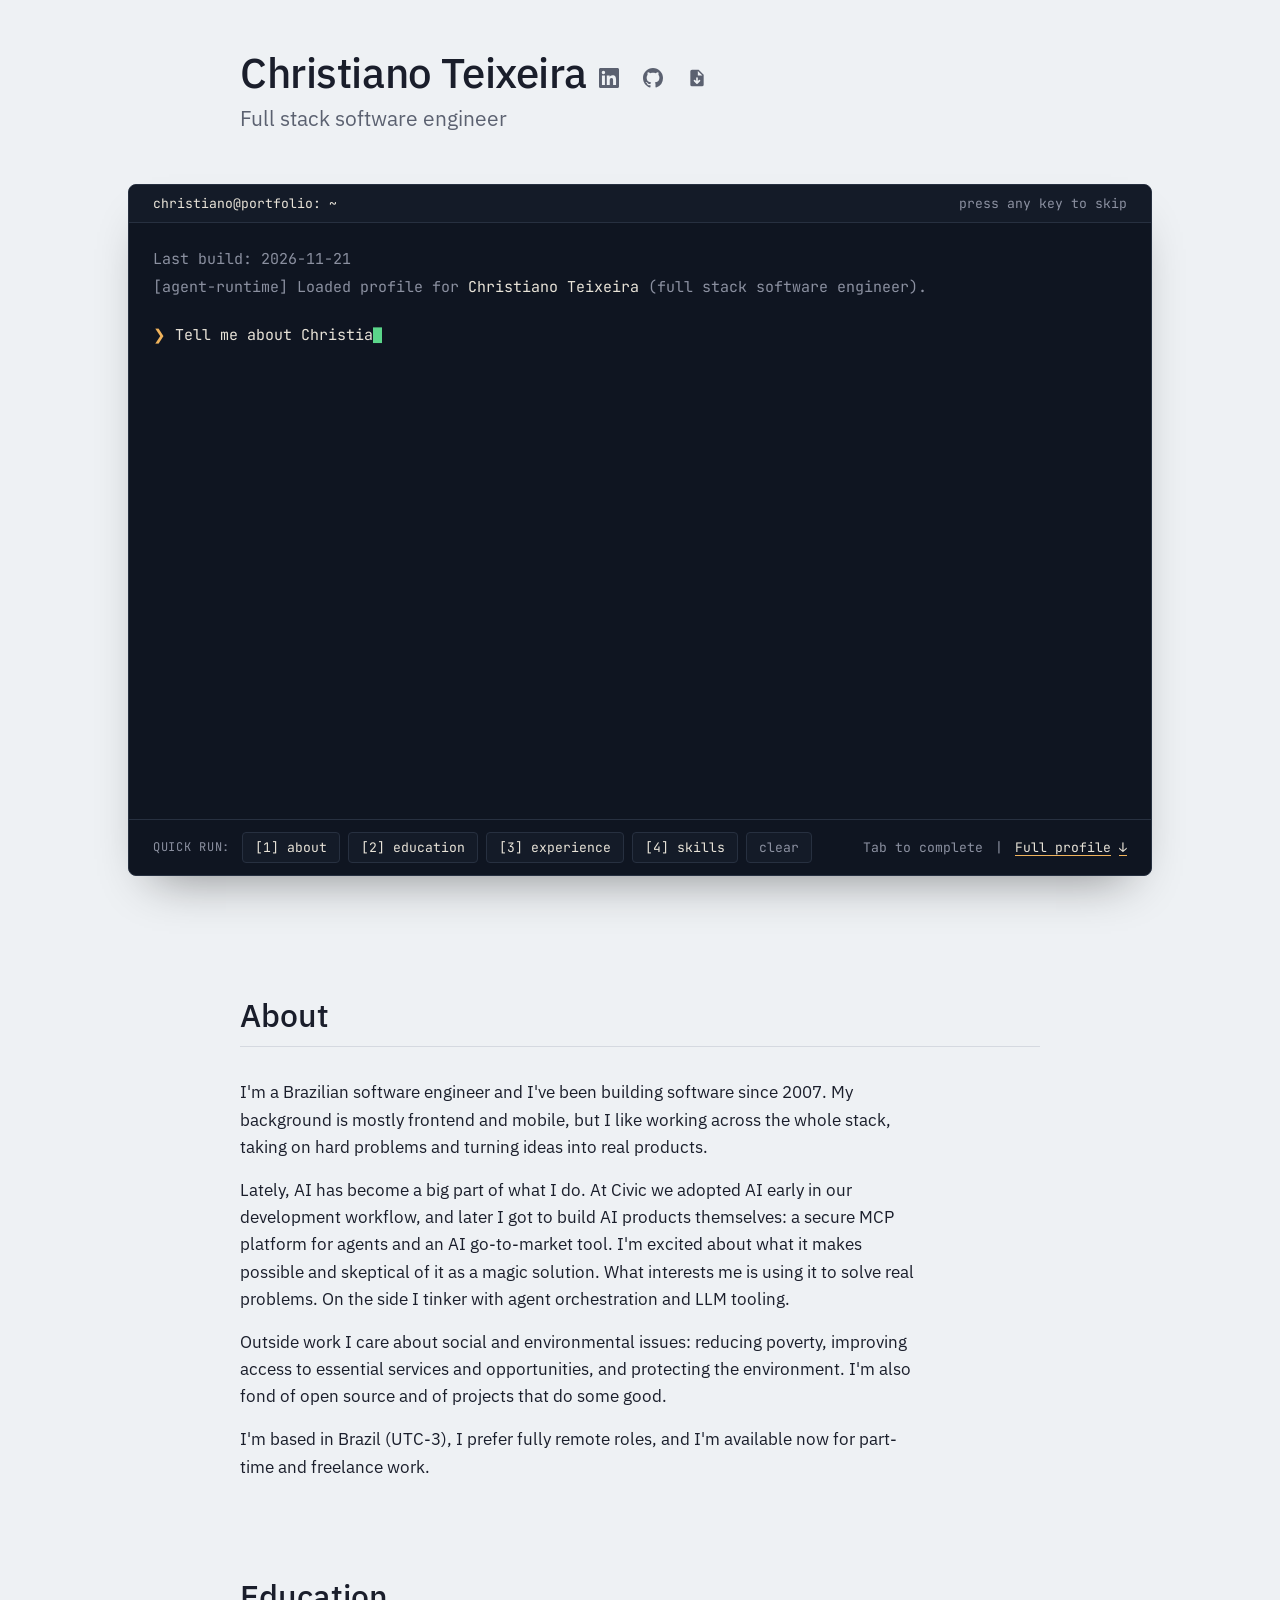
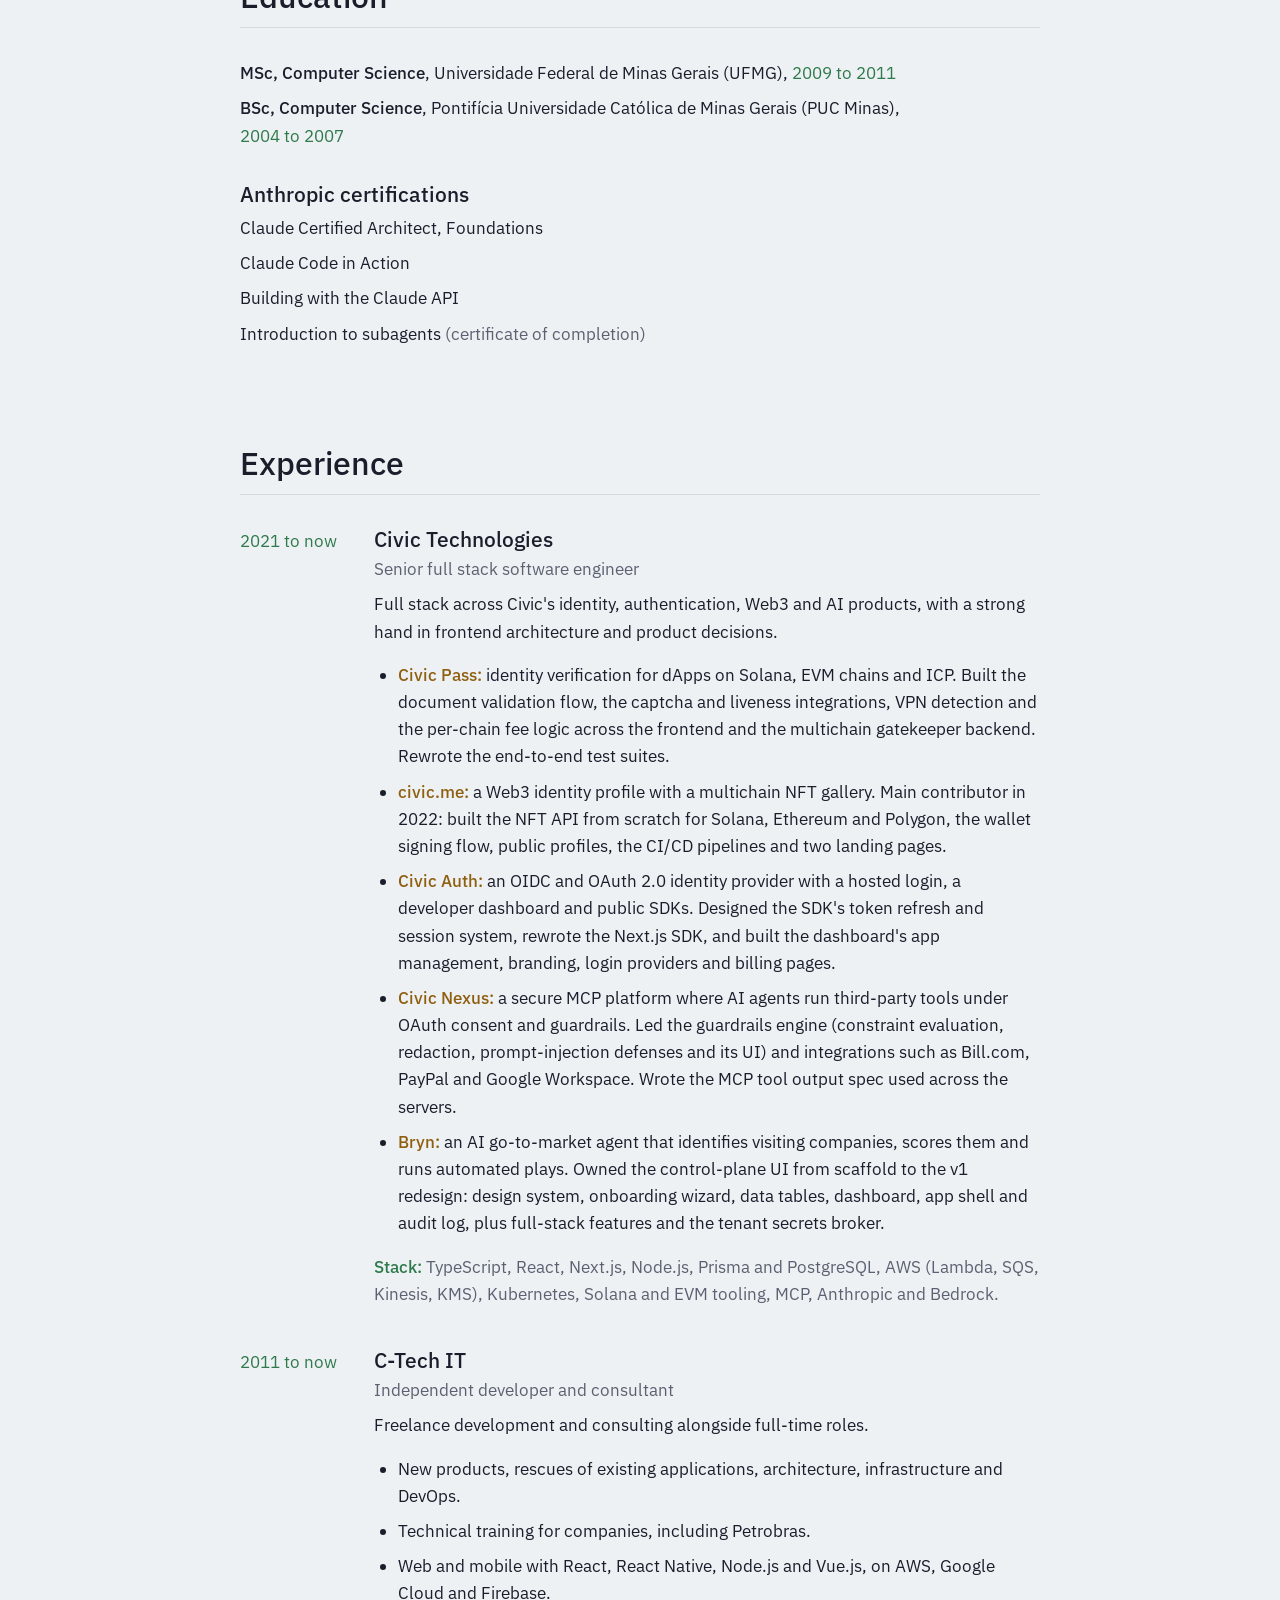
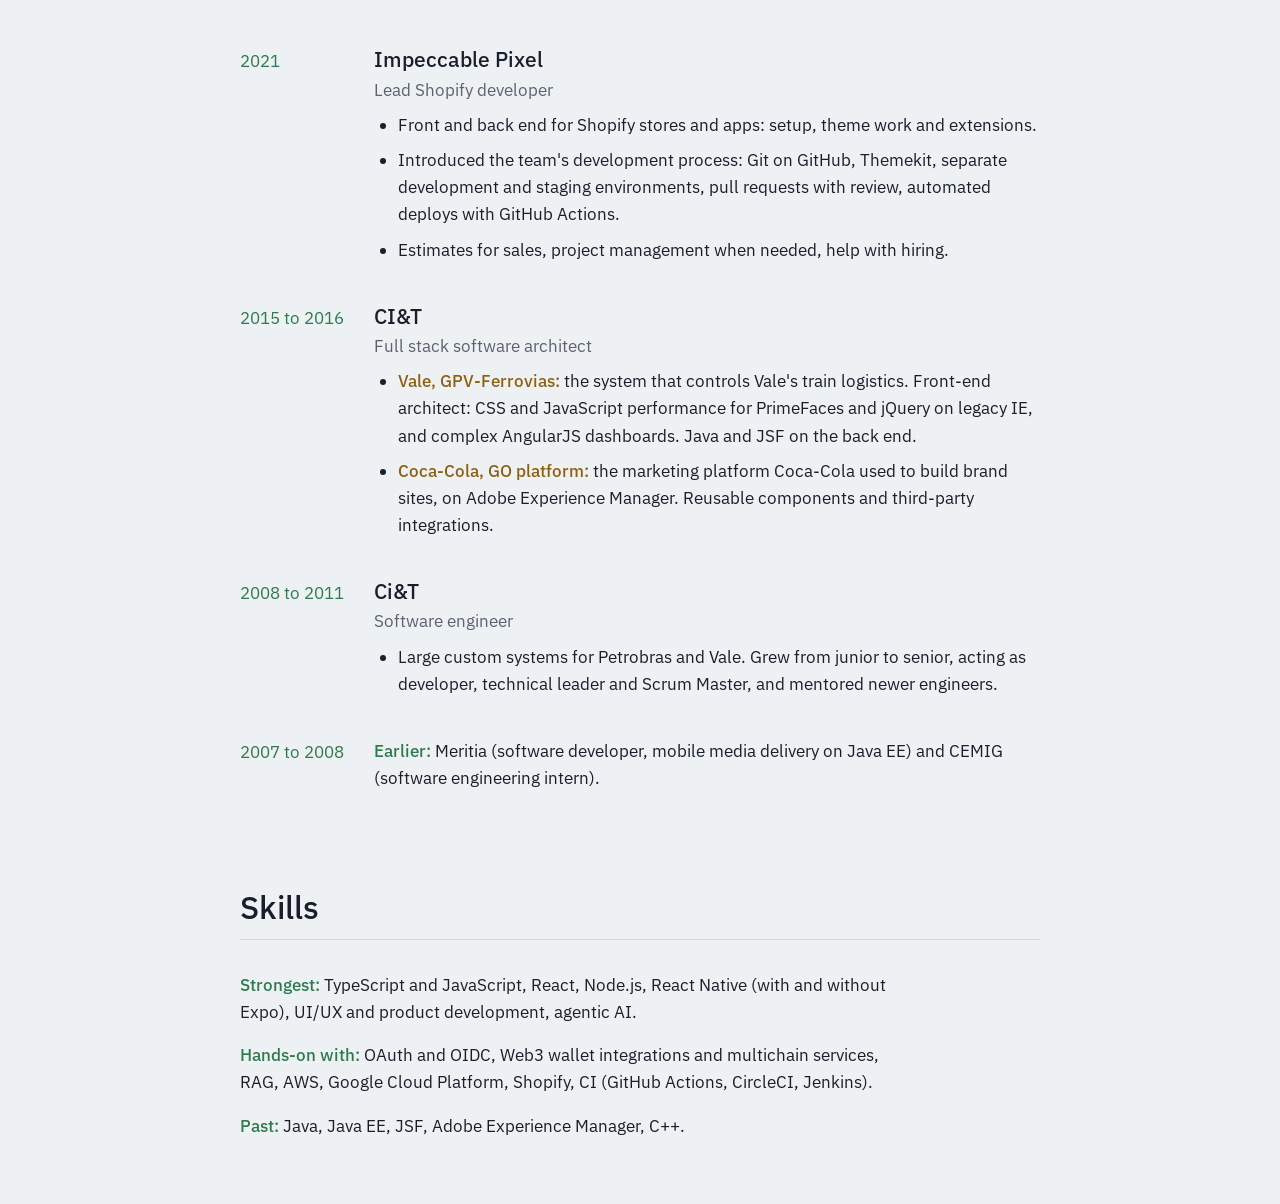
==== commit 138fea18: "Deploy site chriteixeira/portfolio@db56c9ffa313e290ff8cf3561595feb7550727f0" ====
--- a/index.html
+++ b/index.html
@@ -1 +1 @@
-<!DOCTYPE html><html lang="en"><head><script>document.documentElement.classList.add("js");</script><meta charset="utf-8"><meta name="viewport" content="width=device-width, initial-scale=1"><title>Christiano Teixeira, full stack software engineer</title><meta name="description" content="Full stack software engineer in Brazil, building software since 2007. TypeScript, React, Node.js, React Native and agentic AI. Fully remote, available for part-time and freelance work."><link rel="canonical" href="https://cteixeira.com.br/"><meta name="theme-color" content="#EEF1F4" media="(prefers-color-scheme: light)"><meta name="theme-color" content="#13161F" media="(prefers-color-scheme: dark)"><meta property="og:type" content="website"><meta property="og:url" content="https://cteixeira.com.br/"><meta property="og:title" content="Christiano Teixeira, full stack software engineer"><meta property="og:description" content="Full stack software engineer in Brazil, building software since 2007. TypeScript, React, Node.js, React Native and agentic AI. Fully remote, available for part-time and freelance work."><meta property="og:image" content="https://cteixeira.com.br/og.png"><meta property="og:image:width" content="1200"><meta property="og:image:height" content="630"><meta property="og:image:alt" content="Christiano Teixeira, full stack software engineer"><meta name="twitter:card" content="summary_large_image"><meta name="twitter:title" content="Christiano Teixeira, full stack software engineer"><meta name="twitter:description" content="Full stack software engineer in Brazil, building software since 2007. TypeScript, React, Node.js, React Native and agentic AI. Fully remote, available for part-time and freelance work."><meta name="twitter:image" content="https://cteixeira.com.br/og.png"><script type="application/ld+json">{"@context":"https://schema.org","@type":"Person","name":"Christiano Teixeira","jobTitle":"Full stack software engineer","description":"Full stack software engineer in Brazil, building software since 2007. TypeScript, React, Node.js, React Native and agentic AI. Fully remote, available for part-time and freelance work.","url":"https://cteixeira.com.br/","image":"https://cteixeira.com.br/og.png","address":{"@type":"PostalAddress","addressCountry":"BR"},"knowsLanguage":["pt-BR","en"],"sameAs":["https://www.linkedin.com/in/chriteixeira","https://github.com/chriteixeira"]}</script><link rel="icon" type="image/svg+xml" href="/favicon.svg"><link rel="apple-touch-icon" href="/apple-touch-icon.png"><link rel="preload" href="/_astro/ibm-plex-sans-latin-400-normal.CDDApCn2.woff2" as="font" type="font/woff2" crossorigin><link rel="preload" href="/_astro/jetbrains-mono-latin-400-normal.V6pRDFza.woff2" as="font" type="font/woff2" crossorigin><script async data-goatcounter="https://cteixeira.goatcounter.com/count" src="/count.js"></script><link rel="stylesheet" href="/_astro/index.adCVAvc7.css"></head><body><div class="page"><div class="hero"><header class="header" data-astro-cid-nen7h5rs><div class="header__line" data-astro-cid-nen7h5rs><h1 data-astro-cid-nen7h5rs>Christiano Teixeira</h1><ul class="social bare-list" aria-label="Profiles" data-astro-cid-y2qsmizv><li data-astro-cid-y2qsmizv><a href="https://www.linkedin.com/in/chriteixeira" aria-label="LinkedIn profile" data-goatcounter-click="link-linkedin" data-goatcounter-title="LinkedIn profile" data-astro-cid-y2qsmizv><svg viewBox="0 0 24 24" width="20" height="20" aria-hidden="true" focusable="false" data-astro-cid-y2qsmizv><path d="M20.45 20.45h-3.56v-5.57c0-1.33-.02-3.04-1.85-3.04-1.85 0-2.14 1.45-2.14 2.94v5.67H9.35V9h3.41v1.56h.05c.48-.9 1.64-1.85 3.37-1.85 3.6 0 4.27 2.37 4.27 5.46v6.28zM5.34 7.43a2.06 2.06 0 1 1 0-4.13 2.06 2.06 0 0 1 0 4.13zM7.12 20.45H3.56V9h3.56v11.45zM22.22 0H1.77C.79 0 0 .77 0 1.73v20.54C0 23.23.79 24 1.77 24h20.45c.98 0 1.78-.77 1.78-1.73V1.73C24 .77 23.2 0 22.22 0z" data-astro-cid-y2qsmizv></path></svg></a></li><li data-astro-cid-y2qsmizv><a href="https://github.com/chriteixeira" aria-label="GitHub profile" data-goatcounter-click="link-github" data-goatcounter-title="GitHub profile" data-astro-cid-y2qsmizv><svg viewBox="0 0 16 16" width="20" height="20" aria-hidden="true" focusable="false" data-astro-cid-y2qsmizv><path d="M8 0C3.58 0 0 3.58 0 8c0 3.54 2.29 6.53 5.47 7.59.4.07.55-.17.55-.38 0-.19-.01-.82-.01-1.49-2.01.37-2.53-.49-2.69-.94-.09-.23-.48-.94-.82-1.13-.28-.15-.68-.52-.01-.53.63-.01 1.08.58 1.23.82.72 1.21 1.87.87 2.33.66.07-.52.28-.87.51-1.07-1.78-.2-3.64-.89-3.64-3.95 0-.87.31-1.59.82-2.15-.08-.2-.36-1.02.08-2.12 0 0 .67-.21 2.2.82.64-.18 1.32-.27 2-.27.68 0 1.36.09 2 .27 1.53-1.04 2.2-.82 2.2-.82.44 1.1.16 1.92.08 2.12.51.56.82 1.27.82 2.15 0 3.07-1.87 3.75-3.65 3.95.29.25.54.73.54 1.48 0 1.07-.01 1.93-.01 2.2 0 .21.15.46.55.38A8.01 8.01 0 0 0 16 8c0-4.42-3.58-8-8-8z" data-astro-cid-y2qsmizv></path></svg></a></li><li data-astro-cid-y2qsmizv><a href="/Christiano-Teixeira-CV.pdf" aria-label="Download CV (PDF)" data-goatcounter-click="cv-download" data-goatcounter-title="Download CV (PDF)" data-astro-cid-y2qsmizv><svg viewBox="0 0 24 24" width="20" height="20" aria-hidden="true" focusable="false" data-astro-cid-y2qsmizv><path d="M14 2H6a2 2 0 0 0-2 2v16a2 2 0 0 0 2 2h12a2 2 0 0 0 2-2V8l-6-6zm-1 1.5L18.5 9H13V3.5zM12 11a1 1 0 0 1 1 1v3.59l1.3-1.3a1 1 0 0 1 1.4 1.42l-3 3a1 1 0 0 1-1.4 0l-3-3a1 1 0 0 1 1.4-1.42l1.3 1.3V12a1 1 0 0 1 1-1z" data-astro-cid-y2qsmizv></path></svg></a></li></ul></div><p class="header__title" data-astro-cid-nen7h5rs>Full stack software engineer</p></header><section class="term no-print" aria-label="Agent terminal"><div class="term__bar"><span class="term__title">christiano@portfolio: ~</span> <span class="term__status"><span class="term__skip" hidden>press any key to skip</span><span class="term__ready">chris-agent: ready</span></span></div><div class="term__screen" tabindex="0"><div class="term__static"><p class="line line--boot">Last build: 2026-11-21</p><p class="line line--boot">[agent-runtime] Loaded profile for <span class="boot__name">Christiano Teixeira</span> (full stack software engineer).</p><p class="line line--user"><span class="ps1" aria-hidden="true">❯</span>Tell me about Christiano Teixeira.</p><p class="line line--tool">Reading profile.pdf<span class="line__time"> (0.7s)</span></p><p class="line line--tool">Checking github.com/chriteixeira<span class="line__time"> (0.7s)</span></p><section class="digest" aria-label="Profile digest"><div class="digest__head"><span class="digest__title">Profile // Christiano Teixeira</span> <span class="digest__meta">Brazil / remote, UTC-3</span></div><div class="digest__body"><p class="line line--agent">Christiano Teixeira, full stack software engineer in Brazil, building software since 2007.</p><p class="line line--agent">Senior engineer at Civic since 2021: identity verification, authentication, Web3 and AI products, including a secure MCP platform for agents and an AI go-to-market tool.</p><p class="line line--agent">Strongest in TypeScript, React, Node.js and React Native, UI and product work, and agentic AI.</p><p class="line line--fact"><span class="fact__label">Core stack:</span> TypeScript, React, Node.js, React Native</p><p class="line line--fact"><span class="fact__label">Building since:</span> 2007</p><p class="line line--fact"><span class="fact__label">Current:</span> Civic, senior full stack, 2021 to now</p><p class="line line--fact"><span class="fact__label">Availability:</span> Remote, part-time or freelance now</p><p class="line line--fact"><span class="fact__label">Education:</span> MSc in Computer Science (UFMG), BSc (PUC Minas)</p></div></section><p class="prompt" aria-hidden="true"><span class="ps1">❯</span><span class="prompt__hint">/ for commands</span></p></div><div class="term__app"><div class="term__log" aria-hidden="true"></div><div class="term__live" role="log" aria-live="polite"></div><div class="term__active"></div><div class="prompt prompt--live" hidden><span class="ps1" aria-hidden="true">❯</span><input class="prompt__input" id="agent-input" name="agent-input" type="text" autocomplete="off" autocapitalize="off" autocorrect="off" spellcheck="false" enterkeyhint="send" aria-label="Ask the agent" aria-describedby="agent-hint"><button class="prompt__slash" type="button">/ for commands</button></div><button class="hint" id="agent-hint" type="button" tabindex="-1" hidden></button><ul class="menu" aria-label="Commands" hidden></ul></div></div><nav class="quickrun" aria-label="Quick run"><span class="quickrun__label" aria-hidden="true">Quick run:</span><button class="quickrun__run" type="button" data-command="about" aria-keyshortcuts="1"><span class="quickrun__key" aria-hidden="true">[1]</span> about</button><button class="quickrun__run" type="button" data-command="education" aria-keyshortcuts="2"><span class="quickrun__key" aria-hidden="true">[2]</span> education</button><button class="quickrun__run" type="button" data-command="experience" aria-keyshortcuts="3"><span class="quickrun__key" aria-hidden="true">[3]</span> experience</button><button class="quickrun__run" type="button" data-command="skills" aria-keyshortcuts="4"><span class="quickrun__key" aria-hidden="true">[4]</span> skills</button><button class="quickrun__run quickrun__run--quiet" type="button" data-command="clear">clear</button><span class="quickrun__end"><span class="quickrun__tab">Tab to complete</span><a class="quickrun__page" href="#about">Full profile</a></span></nav><script type="application/json" id="agent-data">{"agent":{"runtime":{"text":"[agent-runtime] Loaded profile for Christiano Teixeira (full stack software engineer).","highlight":"Christiano Teixeira"},"question":"Tell me about Christiano Teixeira.","tools":["Reading profile.pdf","Checking github.com/chriteixeira"],"answer":["Christiano Teixeira, full stack software engineer in Brazil, building software since 2007.","Senior engineer at Civic since 2021: identity verification, authentication, Web3 and AI products, including a secure MCP platform for agents and an AI go-to-market tool.","Strongest in TypeScript, React, Node.js and React Native, UI and product work, and agentic AI."],"panel":{"title":"Profile // Christiano Teixeira","meta":"Brazil / remote, UTC-3"},"facts":[{"label":"Core stack","value":"TypeScript, React, Node.js, React Native"},{"label":"Building since","value":"2007"},{"label":"Current","value":"Civic, senior full stack, 2021 to now","role":"senior full stack"},{"label":"Availability","value":"Remote, part-time or freelance now"},{"label":"Education","value":"MSc in Computer Science (UFMG), BSc (PUC Minas)"}],"quickRun":[{"command":"about","label":"about"},{"command":"education","label":"education"},{"command":"experience","label":"experience"},{"command":"skills","label":"skills"}],"colourNames":["Civic Pass","civic.me","Civic Auth","Civic Nexus","Bryn","GPV-Ferrovias","GO platform"]},"lastBuild":"Last build: 2026-11-21","intents":[{"kind":"simple","id":"meta","stems":[{"text":"are you real"},{"text":"are you a bot"},{"text":"are you human"},{"text":"real ai"},{"text":"which model"},{"text":"chatgpt"},{"text":"gpt"},{"text":"voce e real"},{"text":"e um bot"}],"hint":"Wondering if I'm real? Tab for the honest answer.","answer":{"kind":"text","text":"I'm a script, not a model. Every answer here was written by Christiano. No API, no cost, no hallucinations."},"followUps":[{"label":"How this site was built","target":{"kind":"reply","reply":"site"}},{"label":"His real AI work","target":{"kind":"reply","reply":"ai"}},{"label":"Who is he","target":{"kind":"command","command":"about"}}]},{"kind":"simple","id":"compensation","stems":[{"text":"salary"},{"text":"salar"},{"text":"rate"},{"text":"compensation"},{"text":"pay","whole":true},{"text":"he charge"},{"text":"you charge"},{"text":"salario"},{"text":"remunera"},{"text":"valor hora"},{"text":"quanto cobra"}],"hint":"Asking about rates or salary? Tab for the short answer.","answer":{"kind":"text","text":"Not in my context window. Compensation is a conversation with him, and he answers messages on LinkedIn quickly."},"followUps":[{"label":"Open his LinkedIn","target":{"kind":"command","command":"links"}},{"label":"Check his availability first","target":{"kind":"reply","reply":"availability"}}]},{"kind":"simple","id":"availability","stems":[{"text":"available"},{"text":"availab"},{"text":"remote"},{"text":"relocat"},{"text":"timezone"},{"text":"time zone"},{"text":"location"},{"text":"located"},{"text":"based"},{"text":"where is he"},{"text":"where does he"},{"text":"where he is"},{"text":"where are you"},{"text":"where is christiano"},{"text":"visa"},{"text":"full time"},{"text":"part time"},{"text":"freelanc"},{"text":"contract"},{"text":"disponivel"},{"text":"remoto"},{"text":"onde mora"},{"text":"onde ele mora"},{"text":"onde fica"},{"text":"onde ele fica"},{"text":"de onde"},{"text":"mora"},{"text":"fuso"}],"hint":"Checking where he is and how he works? Tab for availability.","answer":{"kind":"reply","reply":"availability"},"followUps":[{"label":"Reach him on LinkedIn","target":{"kind":"command","command":"links"}},{"label":"See his experience first","target":{"kind":"command","command":"experience"}}]},{"kind":"simple","id":"civic","stems":[{"text":"civic"},{"text":"nexus"},{"text":"bryn"},{"text":"civic auth"},{"text":"civic pass"},{"text":"go to market"}],"hint":"Asking about Civic? Tab for what he did there.","answer":{"kind":"reply","reply":"civic"},"followUps":[{"label":"The full timeline","target":{"kind":"command","command":"experience"}},{"label":"His AI work in more detail","target":{"kind":"reply","reply":"ai"}},{"label":"How to reach him","target":{"kind":"command","command":"links"}}]},{"kind":"tech","id":"tech","hintPattern":"Asking about {term}? Tab for a straight answer.","terms":[{"term":"React Native","stems":[{"text":"react native"}],"answer":{"kind":"text","text":"Yes: React Native, with and without Expo. Mobile goes back to his first job in 2007."}},{"term":"mobile","stems":[{"text":"mobile"}],"answer":{"kind":"text","text":"Yes: React Native, with and without Expo. Mobile goes back to his first job in 2007."}},{"term":"React","stems":[{"text":"react"}],"answer":{"kind":"text","text":"Yes, his strongest ground: TypeScript, React and Node.js in production for years, with a long frontend and product focus."}},{"term":"TypeScript","stems":[{"text":"typescript"}],"answer":{"kind":"text","text":"Yes, his strongest ground: TypeScript, React and Node.js in production for years, with a long frontend and product focus."}},{"term":"JavaScript","stems":[{"text":"javascript"}],"answer":{"kind":"text","text":"Yes, his strongest ground: TypeScript, React and Node.js in production for years, with a long frontend and product focus."}},{"term":"Node.js","stems":[{"text":"node"}],"answer":{"kind":"text","text":"Yes, his strongest ground: TypeScript, React and Node.js in production for years, with a long frontend and product focus."}},{"term":"Next.js","stems":[{"text":"next js"},{"text":"nextjs"}],"answer":{"kind":"text","text":"Yes, in production at Civic."}},{"term":"Vue","stems":[{"text":"vue"}],"answer":{"kind":"text","text":"Yes, from freelance work alongside React."}},{"term":"Python","stems":[{"text":"python"}],"answer":{"kind":"text","text":"Newer, from side projects."}},{"term":"Java","stems":[{"text":"java"}],"answer":{"kind":"text","text":"Earlier years, not current: Java, Java EE and JSF at Meritia, Ci&T and CI&T."}},{"term":"Rust","stems":[{"text":"rust"}],"answer":{"kind":"text","text":"Not in his stack. He would say so in an interview too."}},{"term":"Go","stems":[{"text":"golang"}],"answer":{"kind":"text","text":"Not in his stack. He would say so in an interview too."}},{"term":"Go","stems":[{"text":"go","whole":true}],"answer":{"kind":"text","text":"Not in his stack. He would say so in an interview too."}},{"term":"Web3","stems":[{"text":"web3"}],"answer":{"kind":"text","text":"Yes: wallet integrations and multichain services at Civic, plus a Web2 and Web3 authentication platform."}},{"term":"Solana","stems":[{"text":"solana"}],"answer":{"kind":"text","text":"Yes: wallet integrations and multichain services at Civic, plus a Web2 and Web3 authentication platform."}},{"term":"Ethereum","stems":[{"text":"ethereum"}],"answer":{"kind":"text","text":"Yes: wallet integrations and multichain services at Civic, plus a Web2 and Web3 authentication platform."}},{"term":"MCP","stems":[{"text":"mcp"}],"answer":{"kind":"reply","reply":"ai"}},{"term":"AI","stems":[{"text":"ai","whole":true}],"answer":{"kind":"reply","reply":"ai"}},{"term":"agents","stems":[{"text":"agent"}],"answer":{"kind":"reply","reply":"ai"}},{"term":"LLMs","stems":[{"text":"llm"}],"answer":{"kind":"reply","reply":"ai"}},{"term":"Claude","stems":[{"text":"claude"}],"answer":{"kind":"reply","reply":"ai"}},{"term":"OpenAI","stems":[{"text":"openai"}],"answer":{"kind":"reply","reply":"ai"}},{"term":"Shopify","stems":[{"text":"shopify"}],"answer":{"kind":"text","text":"Yes: lead Shopify developer in 2021, themes, apps and the team's delivery process."}},{"term":"AWS","stems":[{"text":"aws"}],"answer":{"kind":"text","text":"Yes: AWS at Civic, Google Cloud and Firebase on freelance work."}},{"term":"Firebase","stems":[{"text":"firebase"}],"answer":{"kind":"text","text":"Yes: AWS at Civic, Google Cloud and Firebase on freelance work."}},{"term":"GCP","stems":[{"text":"gcp"}],"answer":{"kind":"text","text":"Yes: AWS at Civic, Google Cloud and Firebase on freelance work."}},{"term":"Google Cloud","stems":[{"text":"google cloud"}],"answer":{"kind":"text","text":"Yes: AWS at Civic, Google Cloud and Firebase on freelance work."}},{"term":"Angular","stems":[{"text":"angular"}],"answer":{"kind":"text","text":"2015 to 2016 at CI&T, not current."}},{"term":"AEM","stems":[{"text":"aem"}],"answer":{"kind":"text","text":"2015 to 2016 at CI&T, not current."}}],"followUps":[{"label":"All skill groups","target":{"kind":"command","command":"skills"}},{"label":"What he has built","target":{"kind":"command","command":"projects"}}]},{"kind":"simple","id":"cv","stems":[{"text":"cv","whole":true},{"text":"resume"},{"text":"resum"},{"text":"curricul"},{"text":"curriculo"}],"hint":"Looking for a CV? Tab for the link.","answer":{"kind":"text","text":"His CV as a PDF: https://cteixeira.com.br/Christiano-Teixeira-CV.pdf"},"followUps":[{"label":"How to reach him","target":{"kind":"command","command":"links"}},{"label":"The experience timeline here","target":{"kind":"command","command":"experience"}}]},{"kind":"simple","id":"contact","stems":[{"text":"contact"},{"text":"email"},{"text":"e mail"},{"text":"reach"},{"text":"linkedin"},{"text":"github"},{"text":"hire"},{"text":"hiring"},{"text":"talk"},{"text":"call"},{"text":"contato"},{"text":"contratar"},{"text":"falar"}],"hint":"Want to reach him? Tab for contact details.","answer":{"kind":"command","command":"links"},"followUps":[{"label":"Read about him first","target":{"kind":"command","command":"about"}},{"label":"See his projects","target":{"kind":"command","command":"projects"}}]},{"kind":"simple","id":"about","stems":[{"text":"who"},{"text":"about him"},{"text":"about christiano"},{"text":"himself"},{"text":"bio"},{"text":"background"},{"text":"quem"},{"text":"sobre"}],"hint":"Want to know who he is? Tab for the short version.","answer":{"kind":"command","command":"about"},"followUps":[{"label":"Where he has worked","target":{"kind":"command","command":"experience"}},{"label":"His side projects","target":{"kind":"reply","reply":"side"}},{"label":"How to reach him","target":{"kind":"command","command":"links"}}]},{"kind":"simple","id":"education","stems":[{"text":"educat"},{"text":"degree"},{"text":"universit"},{"text":"college"},{"text":"studied"},{"text":"study"},{"text":"studies"},{"text":"msc"},{"text":"masters"},{"text":"master s"},{"text":"bsc"},{"text":"bachelor"},{"text":"graduat"},{"text":"phd","whole":true},{"text":"certif"},{"text":"academic"},{"text":"formacao"},{"text":"faculdade"},{"text":"universidade"},{"text":"mestrado"},{"text":"graduacao"},{"text":"estudou"},{"text":"estudo"},{"text":"diploma"}],"hint":"Asking about his education? Tab for degrees and certifications.","answer":{"kind":"text","text":"MSc in Computer Science from UFMG (2009 to 2011) and BSc in Computer Science from PUC Minas (2004 to 2007). Four Anthropic certifications: Claude Certified Architect Foundations, Claude Code in Action, Building with the Claude API, Introduction to subagents."},"followUps":[{"label":"The full list","target":{"kind":"command","command":"education"}},{"label":"His skills","target":{"kind":"command","command":"skills"}},{"label":"Where he has worked","target":{"kind":"command","command":"experience"}}]},{"kind":"simple","id":"experience","stems":[{"text":"experienc"},{"text":"experienci"},{"text":"career"},{"text":"work history"},{"text":"worked"},{"text":"work","whole":true},{"text":"companies"},{"text":"company"},{"text":"employ"},{"text":"job"},{"text":"role"},{"text":"carreira"},{"text":"empresa"},{"text":"trabalh"},{"text":"cargo"}],"hint":"Looking for where he has worked? Tab to see it.","answer":{"kind":"text","text":"Four chapters: Civic since 2021 (identity, auth, Web3, AI), independent consulting since 2011, CI&T as a software architect (2015 to 2016), and Ci&T as an engineer (2008 to 2011)."},"followUps":[{"label":"Show the full timeline","target":{"kind":"command","command":"experience"}},{"label":"What he did at Civic","target":{"kind":"reply","reply":"civic"}},{"label":"His skills instead","target":{"kind":"command","command":"skills"}}]},{"kind":"simple","id":"projects","stems":[{"text":"project"},{"text":"projeto"},{"text":"built"},{"text":"build"},{"text":"portfolio"},{"text":"side project"},{"text":"open source"},{"text":"repo"},{"text":"construiu"}],"hint":"Asking about what he has built? Tab for his projects.","answer":{"kind":"text","text":"At work: the guardrails system of an MCP platform, the frontend of an AI go-to-market product, and a Web2 and Web3 auth platform. On his own: a coding-agent orchestrator and a Telegram agent for tennis coaches. None are public yet."},"followUps":[{"label":"The project list","target":{"kind":"command","command":"projects"}},{"label":"The AI side projects","target":{"kind":"reply","reply":"side"}},{"label":"Ask on LinkedIn for a walkthrough","target":{"kind":"command","command":"links"}}]},{"kind":"simple","id":"skills","stems":[{"text":"skill"},{"text":"stack"},{"text":"tech"},{"text":"technolog"},{"text":"language"},{"text":"framework"},{"text":"tool"},{"text":"habilidade"},{"text":"tecnologia"},{"text":"linguagem"},{"text":"ferramenta"}],"hint":"Asking about his stack? Tab for skills.","answer":{"kind":"text","text":"Strongest in TypeScript, React, Node.js and React Native, in UI and product work, and in agentic AI. Hands-on with OAuth, Web3, RAG, AWS, GCP, Shopify and CI. Java and AEM are from earlier years."},"followUps":[{"label":"All skill groups","target":{"kind":"command","command":"skills"}},{"label":"What he has built with them","target":{"kind":"command","command":"projects"}}]},{"kind":"simple","id":"greeting","stems":[{"text":"hi","whole":true},{"text":"hello"},{"text":"hey"},{"text":"yo","whole":true},{"text":"oi","whole":true},{"text":"ola"},{"text":"bom dia"},{"text":"boa tarde"},{"text":"boa noite"}],"answer":{"kind":"text","text":"Hi. I'm a scripted agent: I know what Christiano wrote here and nothing else."},"followUps":[{"label":"Who is he","target":{"kind":"command","command":"about"}},{"label":"Where has he worked","target":{"kind":"command","command":"experience"}},{"label":"How to reach him","target":{"kind":"command","command":"links"}}],"maxTokens":3},{"kind":"simple","id":"thanks","stems":[{"text":"thank"},{"text":"thx"},{"text":"obrigad"},{"text":"valeu"}],"answer":{"kind":"text","text":"You're welcome. LinkedIn is the fastest way to reach him: https://www.linkedin.com/in/chriteixeira"},"followUps":[{"label":"Check his availability","target":{"kind":"reply","reply":"availability"}},{"label":"See his projects","target":{"kind":"command","command":"projects"}}]}],"replies":{"availability":"Based in Brazil, UTC-3. Prefers fully remote roles. Available now for part-time and freelance work.","civic":"Civic, 2021 to now, senior full stack engineer. Identity verification and Web3 profiles (Civic Pass, civic.me), an authentication platform (Civic Auth), a secure MCP platform for AI agents (Civic Nexus, where he led the guardrails engine) and an AI go-to-market agent (Bryn, where he owned the UI).","ai":"At Civic he led the guardrails engine and the third-party integrations of a secure MCP platform for AI agents, and built the control-plane UI of an AI go-to-market agent. On his own: a coding-agent orchestrator and a Telegram LLM agent. Anthropic certified: architect foundations, Claude Code, Claude API.","side":"Two side projects, both private for now: a coding-agent orchestrator that routes tasks across agent CLIs with a planner model, and a Telegram bot that turns tennis coaches' voice notes into structured training logs with an LLM.","site":"Astro and TypeScript, hand-written CSS, and a scripted agent with no model behind it. The repo is private for now."},"starters":[{"label":"Who is he","target":{"kind":"command","command":"about"}},{"label":"Where has he worked","target":{"kind":"command","command":"experience"}},{"label":"How to reach him","target":{"kind":"command","command":"links"}}],"messages":{"unknown":"{input}: not in my context window. I only know what he wrote.","dismiss":"Ok. Ask me something else, or type / for commands.","ready":"chris-agent: ready","fullProfile":"Full profile","thinking":"Thinking…"},"commands":[{"name":"about","description":"Who he is","primary":true,"output":["Christiano Teixeira, full stack software engineer in Brazil, building software since 2007.","Senior engineer at Civic since 2021: identity verification, authentication, Web3 and AI products, including a secure MCP platform for agents and an AI go-to-market tool.","Strongest in TypeScript, React, Node.js and React Native, UI and product work, and agentic AI.","Based in Brazil, UTC-3. Prefers fully remote roles. Available now for part-time and freelance work."]},{"name":"education","description":"Degrees and certifications","primary":true,"output":[[{"text":"MSc, Computer Science, "},{"text":"UFMG (Universidade Federal de Minas Gerais)","cls":"role"},{"text":", "},{"text":"2009 to 2011","cls":"date"}],[{"text":"BSc, Computer Science, "},{"text":"PUC Minas (Pontifícia Universidade Católica de Minas Gerais)","cls":"role"},{"text":", "},{"text":"2004 to 2007","cls":"date"}],"Anthropic certifications:",[{"text":"Claude Certified Architect, Foundations"}],[{"text":"Claude Code in Action"}],[{"text":"Building with the Claude API"}],[{"text":"Introduction to subagents "},{"text":"(certificate of completion)","cls":"role"}]]},{"name":"experience","description":"Where he has worked","primary":true,"output":[[{"text":"2021 to now","cls":"date"},{"text":"   "},{"text":"Civic Technologies"},{"text":", "},{"text":"Senior full stack software engineer","cls":"role"}],[{"text":"2011 to now","cls":"date"},{"text":"   "},{"text":"C-Tech IT"},{"text":", "},{"text":"Independent developer and consultant","cls":"role"}],[{"text":"2021","cls":"date"},{"text":"          "},{"text":"Impeccable Pixel"},{"text":", "},{"text":"Lead Shopify developer","cls":"role"}],[{"text":"2015 to 2016","cls":"date"},{"text":"  "},{"text":"CI&T"},{"text":", "},{"text":"Full stack software architect","cls":"role"}],[{"text":"2008 to 2011","cls":"date"},{"text":"  "},{"text":"Ci&T"},{"text":", "},{"text":"Software engineer","cls":"role"}],[{"text":"2007 to 2008","cls":"date"},{"text":"  "},{"text":"Meritia"},{"text":", "},{"text":"Software developer","cls":"role"}],[{"text":"2007","cls":"date"},{"text":"          "},{"text":"CEMIG"},{"text":", "},{"text":"Software engineering intern","cls":"role"}],"[Full detail below, in Experience](#experience)"]},{"name":"skills","description":"What he works with","primary":true,"output":[[{"text":"Strongest:","cls":"label"},{"text":" TypeScript and JavaScript, React, Node.js, React Native (with and without Expo), UI/UX and product development, agentic AI."}],[{"text":"Hands-on with:","cls":"label"},{"text":" OAuth and OIDC, Web3 wallet integrations and multichain services, RAG, AWS, Google Cloud Platform, Shopify, CI (GitHub Actions, CircleCI, Jenkins)."}],[{"text":"Past:","cls":"label"},{"text":" Java, Java EE, JSF, Adobe Experience Manager, C++."}],"Strongest in TypeScript, React, Node.js and React Native, in UI and product work, and in agentic AI. Hands-on with OAuth, Web3, RAG, AWS, GCP, Shopify and CI. Java and AEM are from earlier years."]},{"name":"links","description":"LinkedIn, GitHub, availability","primary":true,"output":["Based in Brazil, UTC-3. Prefers fully remote roles. Available now for part-time and freelance work.",[{"text":"LinkedIn (also holds his CV):","cls":"muted"},{"text":" "},{"text":"linkedin.com/in/chriteixeira","href":"https://www.linkedin.com/in/chriteixeira"}],[{"text":"GitHub:","cls":"muted"},{"text":" "},{"text":"github.com/chriteixeira","href":"https://github.com/chriteixeira"}]]},{"name":"projects","description":"What he has built","primary":false,"output":["Civic Nexus guardrails: Guardrails system for a platform that connects AI agents to external services over MCP.","Bryn frontend: AI-powered go-to-market platform.","Civic Auth: Authentication for Web2 and Web3 apps, secure and flexible flows for both.","Coding-agent orchestrator: Routes coding tasks across agent CLIs (Claude Code, Codex, and others) driven by a planner model.","Tennis training log agent: Telegram bot that takes coaches' voice or text reports, extracts structured training metrics with an LLM, asks for missing fields, and stores the log.","This site: A scripted agent CLI with a real page underneath.","None of these are public right now. Ask him on LinkedIn for a walkthrough."]},{"name":"cv","description":"His CV as a PDF","primary":false,"output":["His CV as a PDF: https://cteixeira.com.br/Christiano-Teixeira-CV.pdf"]},{"name":"help","description":"This list","primary":false,"output":["/about       Who he is","/education   Degrees and certifications","/experience  Where he has worked","/skills      What he works with","/links       LinkedIn, GitHub, availability","/projects    What he has built","/cv          His CV as a PDF","/help        This list","/clear       Clear the screen","/replay      Replay the intro"]},{"name":"clear","description":"Clear the screen","primary":false,"output":[]},{"name":"replay","description":"Replay the intro","primary":false,"output":[]}]}</script></section><script type="module" src="/_astro/AgentHero.astro_astro_type_script_index_0_lang.64becokY.js"></script><div class="hero__sentinel" aria-hidden="true"></div></div><div class="topbar no-print" aria-hidden="true" data-astro-cid-h7lskm3e><div class="topbar__inner" data-astro-cid-h7lskm3e><div class="topbar__id" data-astro-cid-h7lskm3e><p class="topbar__name" data-astro-cid-h7lskm3e>Christiano Teixeira</p><p class="topbar__title" data-astro-cid-h7lskm3e>Full stack software engineer</p></div><ul class="social bare-list" aria-label="Profiles" data-astro-cid-y2qsmizv><li data-astro-cid-y2qsmizv><a href="https://www.linkedin.com/in/chriteixeira" aria-label="LinkedIn profile" data-goatcounter-click="link-linkedin" data-goatcounter-title="LinkedIn profile" data-astro-cid-y2qsmizv><svg viewBox="0 0 24 24" width="20" height="20" aria-hidden="true" focusable="false" data-astro-cid-y2qsmizv><path d="M20.45 20.45h-3.56v-5.57c0-1.33-.02-3.04-1.85-3.04-1.85 0-2.14 1.45-2.14 2.94v5.67H9.35V9h3.41v1.56h.05c.48-.9 1.64-1.85 3.37-1.85 3.6 0 4.27 2.37 4.27 5.46v6.28zM5.34 7.43a2.06 2.06 0 1 1 0-4.13 2.06 2.06 0 0 1 0 4.13zM7.12 20.45H3.56V9h3.56v11.45zM22.22 0H1.77C.79 0 0 .77 0 1.73v20.54C0 23.23.79 24 1.77 24h20.45c.98 0 1.78-.77 1.78-1.73V1.73C24 .77 23.2 0 22.22 0z" data-astro-cid-y2qsmizv></path></svg></a></li><li data-astro-cid-y2qsmizv><a href="https://github.com/chriteixeira" aria-label="GitHub profile" data-goatcounter-click="link-github" data-goatcounter-title="GitHub profile" data-astro-cid-y2qsmizv><svg viewBox="0 0 16 16" width="20" height="20" aria-hidden="true" focusable="false" data-astro-cid-y2qsmizv><path d="M8 0C3.58 0 0 3.58 0 8c0 3.54 2.29 6.53 5.47 7.59.4.07.55-.17.55-.38 0-.19-.01-.82-.01-1.49-2.01.37-2.53-.49-2.69-.94-.09-.23-.48-.94-.82-1.13-.28-.15-.68-.52-.01-.53.63-.01 1.08.58 1.23.82.72 1.21 1.87.87 2.33.66.07-.52.28-.87.51-1.07-1.78-.2-3.64-.89-3.64-3.95 0-.87.31-1.59.82-2.15-.08-.2-.36-1.02.08-2.12 0 0 .67-.21 2.2.82.64-.18 1.32-.27 2-.27.68 0 1.36.09 2 .27 1.53-1.04 2.2-.82 2.2-.82.44 1.1.16 1.92.08 2.12.51.56.82 1.27.82 2.15 0 3.07-1.87 3.75-3.65 3.95.29.25.54.73.54 1.48 0 1.07-.01 1.93-.01 2.2 0 .21.15.46.55.38A8.01 8.01 0 0 0 16 8c0-4.42-3.58-8-8-8z" data-astro-cid-y2qsmizv></path></svg></a></li><li data-astro-cid-y2qsmizv><a href="/Christiano-Teixeira-CV.pdf" aria-label="Download CV (PDF)" data-goatcounter-click="cv-download" data-goatcounter-title="Download CV (PDF)" data-astro-cid-y2qsmizv><svg viewBox="0 0 24 24" width="20" height="20" aria-hidden="true" focusable="false" data-astro-cid-y2qsmizv><path d="M14 2H6a2 2 0 0 0-2 2v16a2 2 0 0 0 2 2h12a2 2 0 0 0 2-2V8l-6-6zm-1 1.5L18.5 9H13V3.5zM12 11a1 1 0 0 1 1 1v3.59l1.3-1.3a1 1 0 0 1 1.4 1.42l-3 3a1 1 0 0 1-1.4 0l-3-3a1 1 0 0 1 1.4-1.42l1.3 1.3V12a1 1 0 0 1 1-1z" data-astro-cid-y2qsmizv></path></svg></a></li></ul><nav class="topbar__nav" aria-label="Sections" data-astro-cid-h7lskm3e><ul class="topbar__links bare-list" data-astro-cid-h7lskm3e><li data-astro-cid-h7lskm3e><a href="#about" data-astro-cid-h7lskm3e>About</a></li><li data-astro-cid-h7lskm3e><a href="#education" data-astro-cid-h7lskm3e>Education</a></li><li data-astro-cid-h7lskm3e><a href="#experience" data-astro-cid-h7lskm3e>Experience</a></li><li data-astro-cid-h7lskm3e><a href="#skills" data-astro-cid-h7lskm3e>Skills</a></li></ul></nav></div></div><script type="module">function e(e,t,n,r){return!e&&t&&r>n?`about`:e&&!t&&r<n?`top`:null}function t(e){return e.getBoundingClientRect().bottom<0}function n(e){let t=Number.parseFloat(getComputedStyle(document.documentElement).scrollPaddingTop),n=Number.parseFloat(getComputedStyle(e).scrollMarginTop),r=e.getBoundingClientRect().top+window.scrollY-(Number.isNaN(t)?0:t)-(Number.isNaN(n)?0:n),i=document.documentElement.scrollHeight-window.innerHeight;return Math.max(0,Math.min(Math.round(r),i))}function r(r,i){let a=window.matchMedia(`(prefers-reduced-motion: reduce)`),o=`onscrollend`in window,s,c=window.scrollY,l=!1,u=0,d=()=>{window.clearTimeout(u),window.removeEventListener(`scrollend`,d),l=!1,c=window.scrollY,s=t(r)},f=()=>{window.clearTimeout(u),window.removeEventListener(`scrollend`,d),l=!0,o&&window.addEventListener(`scrollend`,d),u=window.setTimeout(d,o?2e3:700)},p=e=>{let t=e===`about`?n(i):0;Math.abs(t-window.scrollY)<1||(a.matches?(window.scrollTo({top:t,behavior:`auto`}),d()):(f(),window.scrollTo({top:t,behavior:`smooth`})))};return document.addEventListener(`click`,e=>{(e.target instanceof Element?e.target.closest(`a`):null)?.getAttribute(`href`)?.startsWith(`#`)&&f()},{capture:!0}),window.addEventListener(`hashchange`,f),{observe(t){if(l)return;let n=window.scrollY,r=s===void 0?null:e(s,t,c,n);s=t,c=n,r&&p(r)}}}var i=document.querySelector(`.topbar`),a=document.querySelector(`.hero__sentinel`),o=document.getElementById(`about`);function s(e,t){e.classList.toggle(`is-shown`,t),t?e.removeAttribute(`aria-hidden`):e.setAttribute(`aria-hidden`,`true`)}if(i&&a){let e=o?r(a,o):void 0;new IntersectionObserver(t=>{let n=t.at(-1);if(!n)return;let r=n.rootBounds?.top??0,a=!n.isIntersecting&&n.boundingClientRect.top<r;s(i,a),e?.observe(a)},{rootMargin:`0px 0px 0px 0px`}).observe(a)}</script><main><section class="section section--prose" aria-labelledby="about"><h2 id="about">About</h2><p>I&#39;m a Brazilian software engineer and I&#39;ve been building software since 2007. My background is mostly frontend and mobile, but I like working across the whole stack, taking on hard problems and turning ideas into real products.</p><p>Lately, AI has become a big part of what I do. At Civic we adopted AI early in our development workflow, and later I got to build AI products themselves: a secure MCP platform for agents and an AI go-to-market tool. I&#39;m excited about what it makes possible and skeptical of it as a magic solution. What interests me is using it to solve real problems. On the side I tinker with agent orchestration and LLM tooling.</p><p>Outside work I care about social and environmental issues: reducing poverty, improving access to essential services and opportunities, and protecting the environment. I&#39;m also fond of open source and of projects that do some good.</p><p>I&#39;m based in Brazil (UTC-3), I prefer fully remote roles, and I&#39;m available now for part-time and freelance work.</p></section><section class="section section--prose" aria-labelledby="education" data-astro-cid-ew4vagfh><h2 id="education" data-astro-cid-ew4vagfh>Education</h2><ul class="bare-list" data-astro-cid-ew4vagfh><li data-astro-cid-ew4vagfh><span class="education__degree" data-astro-cid-ew4vagfh>MSc, Computer Science</span>, Universidade Federal de Minas Gerais (UFMG), <span class="date" data-astro-cid-ew4vagfh>2009 to 2011</span></li><li data-astro-cid-ew4vagfh><span class="education__degree" data-astro-cid-ew4vagfh>BSc, Computer Science</span>, Pontifícia Universidade Católica de Minas Gerais (PUC Minas), <span class="date" data-astro-cid-ew4vagfh>2004 to 2007</span></li></ul><h3 class="education__certs" data-astro-cid-ew4vagfh>Anthropic certifications</h3><ul class="bare-list" data-astro-cid-ew4vagfh><li data-astro-cid-ew4vagfh>Claude Certified Architect, Foundations</li><li data-astro-cid-ew4vagfh>Claude Code in Action</li><li data-astro-cid-ew4vagfh>Building with the Claude API</li><li data-astro-cid-ew4vagfh>Introduction to subagents<span class="muted" data-astro-cid-ew4vagfh> (certificate of completion)</span></li></ul></section><section class="section" aria-labelledby="experience" data-astro-cid-bl6cniha><h2 id="experience" data-astro-cid-bl6cniha>Experience</h2><ol class="timeline bare-list" data-astro-cid-bl6cniha><li class="timeline__entry" data-astro-cid-bl6cniha><p class="timeline__date date" data-astro-cid-bl6cniha>2021 to now</p><div class="timeline__body prose" data-astro-cid-bl6cniha><h3 class="timeline__company" data-astro-cid-bl6cniha>Civic Technologies</h3><p class="role" data-astro-cid-bl6cniha>Senior full stack software engineer</p><p data-astro-cid-bl6cniha>Full stack across Civic&#39;s identity, authentication, Web3 and AI products, with a strong hand in frontend architecture and product decisions.</p><ul data-astro-cid-bl6cniha><li data-astro-cid-bl6cniha><span class="name" data-astro-cid-bl6cniha>Civic Pass:</span> identity verification for dApps on Solana, EVM chains and ICP. Built the document validation flow, the captcha and liveness integrations, VPN detection and the per-chain fee logic across the frontend and the multichain gatekeeper backend. Rewrote the end-to-end test suites.</li><li data-astro-cid-bl6cniha><span class="name" data-astro-cid-bl6cniha>civic.me:</span> a Web3 identity profile with a multichain NFT gallery. Main contributor in 2022: built the NFT API from scratch for Solana, Ethereum and Polygon, the wallet signing flow, public profiles, the CI/CD pipelines and two landing pages.</li><li data-astro-cid-bl6cniha><span class="name" data-astro-cid-bl6cniha>Civic Auth:</span> an OIDC and OAuth 2.0 identity provider with a hosted login, a developer dashboard and public SDKs. Designed the SDK&#39;s token refresh and session system, rewrote the Next.js SDK, and built the dashboard&#39;s app management, branding, login providers and billing pages.</li><li data-astro-cid-bl6cniha><span class="name" data-astro-cid-bl6cniha>Civic Nexus:</span> a secure MCP platform where AI agents run third-party tools under OAuth consent and guardrails. Led the guardrails engine (constraint evaluation, redaction, prompt-injection defenses and its UI) and integrations such as Bill.com, PayPal and Google Workspace. Wrote the MCP tool output spec used across the servers.</li><li data-astro-cid-bl6cniha><span class="name" data-astro-cid-bl6cniha>Bryn:</span> an AI go-to-market agent that identifies visiting companies, scores them and runs automated plays. Owned the control-plane UI from scaffold to the v1 redesign: design system, onboarding wizard, data tables, dashboard, app shell and audit log, plus full-stack features and the tenant secrets broker.</li></ul><p class="muted" data-astro-cid-bl6cniha><span class="label" data-astro-cid-bl6cniha>Stack:</span> TypeScript, React, Next.js, Node.js, Prisma and PostgreSQL, AWS (Lambda, SQS, Kinesis, KMS), Kubernetes, Solana and EVM tooling, MCP, Anthropic and Bedrock.</p></div></li><li class="timeline__entry" data-astro-cid-bl6cniha><p class="timeline__date date" data-astro-cid-bl6cniha>2011 to now</p><div class="timeline__body prose" data-astro-cid-bl6cniha><h3 class="timeline__company" data-astro-cid-bl6cniha>C-Tech IT</h3><p class="role" data-astro-cid-bl6cniha>Independent developer and consultant</p><p data-astro-cid-bl6cniha>Freelance development and consulting alongside full-time roles.</p><ul data-astro-cid-bl6cniha><li data-astro-cid-bl6cniha>New products, rescues of existing applications, architecture, infrastructure and DevOps.</li><li data-astro-cid-bl6cniha>Technical training for companies, including Petrobras.</li><li data-astro-cid-bl6cniha>Web and mobile with React, React Native, Node.js and Vue.js, on AWS, Google Cloud and Firebase.</li></ul></div></li><li class="timeline__entry" data-astro-cid-bl6cniha><p class="timeline__date date" data-astro-cid-bl6cniha>2021</p><div class="timeline__body prose" data-astro-cid-bl6cniha><h3 class="timeline__company" data-astro-cid-bl6cniha>Impeccable Pixel</h3><p class="role" data-astro-cid-bl6cniha>Lead Shopify developer</p><ul data-astro-cid-bl6cniha><li data-astro-cid-bl6cniha>Front and back end for Shopify stores and apps: setup, theme work and extensions.</li><li data-astro-cid-bl6cniha>Introduced the team&#39;s development process: Git on GitHub, Themekit, separate development and staging environments, pull requests with review, automated deploys with GitHub Actions.</li><li data-astro-cid-bl6cniha>Estimates for sales, project management when needed, help with hiring.</li></ul></div></li><li class="timeline__entry" data-astro-cid-bl6cniha><p class="timeline__date date" data-astro-cid-bl6cniha>2015 to 2016</p><div class="timeline__body prose" data-astro-cid-bl6cniha><h3 class="timeline__company" data-astro-cid-bl6cniha>CI&amp;T</h3><p class="role" data-astro-cid-bl6cniha>Full stack software architect</p><ul data-astro-cid-bl6cniha><li data-astro-cid-bl6cniha><span class="name" data-astro-cid-bl6cniha>Vale, GPV-Ferrovias:</span> the system that controls Vale&#39;s train logistics. Front-end architect: CSS and JavaScript performance for PrimeFaces and jQuery on legacy IE, and complex AngularJS dashboards. Java and JSF on the back end.</li><li data-astro-cid-bl6cniha><span class="name" data-astro-cid-bl6cniha>Coca-Cola, GO platform:</span> the marketing platform Coca-Cola used to build brand sites, on Adobe Experience Manager. Reusable components and third-party integrations.</li></ul></div></li><li class="timeline__entry" data-astro-cid-bl6cniha><p class="timeline__date date" data-astro-cid-bl6cniha>2008 to 2011</p><div class="timeline__body prose" data-astro-cid-bl6cniha><h3 class="timeline__company" data-astro-cid-bl6cniha>Ci&amp;T</h3><p class="role" data-astro-cid-bl6cniha>Software engineer</p><ul data-astro-cid-bl6cniha><li data-astro-cid-bl6cniha>Large custom systems for Petrobras and Vale. Grew from junior to senior, acting as developer, technical leader and Scrum Master, and mentored newer engineers.</li></ul></div></li><li class="timeline__entry" data-astro-cid-bl6cniha><p class="timeline__date date" data-astro-cid-bl6cniha>2007 to 2008</p><div class="timeline__body prose" data-astro-cid-bl6cniha><p data-astro-cid-bl6cniha><span class="label" data-astro-cid-bl6cniha>Earlier:</span> Meritia (software developer, mobile media delivery on Java EE) and CEMIG (software engineering intern).</p></div></li></ol></section><section class="section section--prose" aria-labelledby="skills"><h2 id="skills">Skills</h2><p><strong class="label">Strongest:</strong> TypeScript and JavaScript, React, Node.js, React Native (with and without Expo), UI/UX and product development, agentic AI.</p><p><strong class="label">Hands-on with:</strong> OAuth and OIDC, Web3 wallet integrations and multichain services, RAG, AWS, Google Cloud Platform, Shopify, CI (GitHub Actions, CircleCI, Jenkins).</p><p><strong class="label">Past:</strong> Java, Java EE, JSF, Adobe Experience Manager, C++.</p></section></main></div></body></html>+<!DOCTYPE html><html lang="en"><head><script>document.documentElement.classList.add("js");</script><meta charset="utf-8"><meta name="viewport" content="width=device-width, initial-scale=1"><title>Christiano Teixeira, full stack software engineer</title><meta name="description" content="Full stack software engineer in Brazil, building software since 2007. TypeScript, React, Node.js, React Native and agentic AI. Fully remote, available for part-time and freelance work."><link rel="canonical" href="https://cteixeira.com.br/"><meta name="theme-color" content="#EEF1F4" media="(prefers-color-scheme: light)"><meta name="theme-color" content="#13161F" media="(prefers-color-scheme: dark)"><meta property="og:type" content="website"><meta property="og:url" content="https://cteixeira.com.br/"><meta property="og:title" content="Christiano Teixeira, full stack software engineer"><meta property="og:description" content="Full stack software engineer in Brazil, building software since 2007. TypeScript, React, Node.js, React Native and agentic AI. Fully remote, available for part-time and freelance work."><meta property="og:image" content="https://cteixeira.com.br/og.png"><meta property="og:image:width" content="1200"><meta property="og:image:height" content="630"><meta property="og:image:alt" content="Christiano Teixeira, full stack software engineer"><meta name="twitter:card" content="summary_large_image"><meta name="twitter:title" content="Christiano Teixeira, full stack software engineer"><meta name="twitter:description" content="Full stack software engineer in Brazil, building software since 2007. TypeScript, React, Node.js, React Native and agentic AI. Fully remote, available for part-time and freelance work."><meta name="twitter:image" content="https://cteixeira.com.br/og.png"><script type="application/ld+json">{"@context":"https://schema.org","@type":"Person","name":"Christiano Teixeira","jobTitle":"Full stack software engineer","description":"Full stack software engineer in Brazil, building software since 2007. TypeScript, React, Node.js, React Native and agentic AI. Fully remote, available for part-time and freelance work.","url":"https://cteixeira.com.br/","image":"https://cteixeira.com.br/og.png","address":{"@type":"PostalAddress","addressCountry":"BR"},"knowsLanguage":["pt-BR","en"],"sameAs":["https://www.linkedin.com/in/chriteixeira","https://github.com/chriteixeira"]}</script><link rel="icon" type="image/svg+xml" href="/favicon.svg"><link rel="apple-touch-icon" href="/apple-touch-icon.png"><link rel="preload" href="/_astro/ibm-plex-sans-latin-400-normal.CDDApCn2.woff2" as="font" type="font/woff2" crossorigin><link rel="preload" href="/_astro/jetbrains-mono-latin-400-normal.V6pRDFza.woff2" as="font" type="font/woff2" crossorigin><script async data-goatcounter="https://cteixeira.goatcounter.com/count" src="/count.js"></script><link rel="stylesheet" href="/_astro/index.DSuHAFxh.css"></head><body><div class="page"><div class="hero"><header class="header" data-astro-cid-nen7h5rs><div class="header__line" data-astro-cid-nen7h5rs><h1 data-astro-cid-nen7h5rs>Christiano Teixeira</h1><ul class="social bare-list" aria-label="Profiles" data-astro-cid-y2qsmizv><li data-astro-cid-y2qsmizv><a href="https://www.linkedin.com/in/chriteixeira" aria-label="LinkedIn profile" data-goatcounter-click="link-linkedin" data-goatcounter-title="LinkedIn profile" data-astro-cid-y2qsmizv><svg viewBox="0 0 24 24" width="20" height="20" aria-hidden="true" focusable="false" data-astro-cid-y2qsmizv><path d="M20.45 20.45h-3.56v-5.57c0-1.33-.02-3.04-1.85-3.04-1.85 0-2.14 1.45-2.14 2.94v5.67H9.35V9h3.41v1.56h.05c.48-.9 1.64-1.85 3.37-1.85 3.6 0 4.27 2.37 4.27 5.46v6.28zM5.34 7.43a2.06 2.06 0 1 1 0-4.13 2.06 2.06 0 0 1 0 4.13zM7.12 20.45H3.56V9h3.56v11.45zM22.22 0H1.77C.79 0 0 .77 0 1.73v20.54C0 23.23.79 24 1.77 24h20.45c.98 0 1.78-.77 1.78-1.73V1.73C24 .77 23.2 0 22.22 0z" data-astro-cid-y2qsmizv></path></svg></a></li><li data-astro-cid-y2qsmizv><a href="https://github.com/chriteixeira" aria-label="GitHub profile" data-goatcounter-click="link-github" data-goatcounter-title="GitHub profile" data-astro-cid-y2qsmizv><svg viewBox="0 0 16 16" width="20" height="20" aria-hidden="true" focusable="false" data-astro-cid-y2qsmizv><path d="M8 0C3.58 0 0 3.58 0 8c0 3.54 2.29 6.53 5.47 7.59.4.07.55-.17.55-.38 0-.19-.01-.82-.01-1.49-2.01.37-2.53-.49-2.69-.94-.09-.23-.48-.94-.82-1.13-.28-.15-.68-.52-.01-.53.63-.01 1.08.58 1.23.82.72 1.21 1.87.87 2.33.66.07-.52.28-.87.51-1.07-1.78-.2-3.64-.89-3.64-3.95 0-.87.31-1.59.82-2.15-.08-.2-.36-1.02.08-2.12 0 0 .67-.21 2.2.82.64-.18 1.32-.27 2-.27.68 0 1.36.09 2 .27 1.53-1.04 2.2-.82 2.2-.82.44 1.1.16 1.92.08 2.12.51.56.82 1.27.82 2.15 0 3.07-1.87 3.75-3.65 3.95.29.25.54.73.54 1.48 0 1.07-.01 1.93-.01 2.2 0 .21.15.46.55.38A8.01 8.01 0 0 0 16 8c0-4.42-3.58-8-8-8z" data-astro-cid-y2qsmizv></path></svg></a></li><li data-astro-cid-y2qsmizv><a href="/Christiano-Teixeira-CV.pdf" aria-label="Download CV (PDF)" data-goatcounter-click="cv-download" data-goatcounter-title="Download CV (PDF)" data-astro-cid-y2qsmizv><svg viewBox="0 0 24 24" width="20" height="20" aria-hidden="true" focusable="false" data-astro-cid-y2qsmizv><path d="M14 2H6a2 2 0 0 0-2 2v16a2 2 0 0 0 2 2h12a2 2 0 0 0 2-2V8l-6-6zm-1 1.5L18.5 9H13V3.5zM12 11a1 1 0 0 1 1 1v3.59l1.3-1.3a1 1 0 0 1 1.4 1.42l-3 3a1 1 0 0 1-1.4 0l-3-3a1 1 0 0 1 1.4-1.42l1.3 1.3V12a1 1 0 0 1 1-1z" data-astro-cid-y2qsmizv></path></svg></a></li></ul></div><p class="header__title" data-astro-cid-nen7h5rs>Full stack software engineer</p></header><section class="term no-print" aria-label="Agent terminal"><div class="term__bar"><span class="term__title">christiano@portfolio: ~</span> <span class="term__status"><span class="term__skip" hidden>press any key to skip</span><span class="term__ready">chris-agent: ready</span></span></div><div class="term__screen" tabindex="0"><div class="term__static"><p class="line line--boot">Last build: 2026-11-21</p><p class="line line--boot">[agent-runtime] Loaded profile for <span class="boot__name">Christiano Teixeira</span> (full stack software engineer).</p><p class="line line--user"><span class="ps1" aria-hidden="true">❯</span>Tell me about Christiano Teixeira.</p><p class="line line--tool">Reading profile.pdf<span class="line__time"> (0.7s)</span></p><p class="line line--tool">Checking github.com/chriteixeira<span class="line__time"> (0.7s)</span></p><section class="digest" aria-label="Profile digest"><div class="digest__head"><span class="digest__title">Profile // Christiano Teixeira</span> <span class="digest__meta">Brazil / remote, UTC-3</span></div><div class="digest__body"><p class="line line--agent">Christiano Teixeira, full stack software engineer in Brazil, building software since 2007.</p><p class="line line--agent">Senior engineer at Civic since 2021: identity verification, authentication, Web3 and AI products, including a secure MCP platform for agents and an AI go-to-market tool.</p><p class="line line--agent">Strongest in TypeScript, React, Node.js and React Native, UI and product work, and agentic AI.</p><p class="line line--fact"><span class="fact__label">Core stack:</span> TypeScript, React, Node.js, React Native</p><p class="line line--fact"><span class="fact__label">Building since:</span> 2007</p><p class="line line--fact"><span class="fact__label">Current:</span> Civic, senior full stack, 2021 to now</p><p class="line line--fact"><span class="fact__label">Availability:</span> Remote, part-time or freelance now</p><p class="line line--fact"><span class="fact__label">Education:</span> MSc in Computer Science (UFMG), BSc (PUC Minas)</p></div></section><p class="prompt" aria-hidden="true"><span class="ps1">❯</span><span class="prompt__hint">/ for commands</span></p></div><div class="term__app"><div class="term__log" aria-hidden="true"></div><div class="term__live" role="log" aria-live="polite"></div><div class="term__active"></div><div class="prompt prompt--live" hidden><span class="ps1" aria-hidden="true">❯</span><input class="prompt__input" id="agent-input" name="agent-input" type="text" autocomplete="off" autocapitalize="off" autocorrect="off" spellcheck="false" enterkeyhint="send" aria-label="Ask the agent" aria-describedby="agent-hint"><button class="prompt__slash" type="button">/ for commands</button></div><button class="hint" id="agent-hint" type="button" tabindex="-1" hidden></button><ul class="menu" aria-label="Commands" hidden></ul></div></div><nav class="quickrun" aria-label="Quick run"><span class="quickrun__label" aria-hidden="true">Quick run:</span><button class="quickrun__run" type="button" data-command="about" aria-keyshortcuts="1"><span class="quickrun__key" aria-hidden="true">[1]</span> about</button><button class="quickrun__run" type="button" data-command="education" aria-keyshortcuts="2"><span class="quickrun__key" aria-hidden="true">[2]</span> education</button><button class="quickrun__run" type="button" data-command="experience" aria-keyshortcuts="3"><span class="quickrun__key" aria-hidden="true">[3]</span> experience</button><button class="quickrun__run" type="button" data-command="skills" aria-keyshortcuts="4"><span class="quickrun__key" aria-hidden="true">[4]</span> skills</button><button class="quickrun__run quickrun__run--quiet" type="button" data-command="clear">clear</button><span class="quickrun__end"><span class="quickrun__tab">Tab to complete</span><a class="quickrun__page" href="#about">Full profile</a></span></nav><script type="application/json" id="agent-data">{"agent":{"runtime":{"text":"[agent-runtime] Loaded profile for Christiano Teixeira (full stack software engineer).","highlight":"Christiano Teixeira"},"question":"Tell me about Christiano Teixeira.","tools":["Reading profile.pdf","Checking github.com/chriteixeira"],"answer":["Christiano Teixeira, full stack software engineer in Brazil, building software since 2007.","Senior engineer at Civic since 2021: identity verification, authentication, Web3 and AI products, including a secure MCP platform for agents and an AI go-to-market tool.","Strongest in TypeScript, React, Node.js and React Native, UI and product work, and agentic AI."],"panel":{"title":"Profile // Christiano Teixeira","meta":"Brazil / remote, UTC-3"},"facts":[{"label":"Core stack","value":"TypeScript, React, Node.js, React Native"},{"label":"Building since","value":"2007"},{"label":"Current","value":"Civic, senior full stack, 2021 to now","role":"senior full stack"},{"label":"Availability","value":"Remote, part-time or freelance now"},{"label":"Education","value":"MSc in Computer Science (UFMG), BSc (PUC Minas)"}],"quickRun":[{"command":"about","label":"about"},{"command":"education","label":"education"},{"command":"experience","label":"experience"},{"command":"skills","label":"skills"}],"colourNames":["Civic Pass","civic.me","Civic Auth","Civic Nexus","Bryn","GPV-Ferrovias","GO platform"]},"lastBuild":"Last build: 2026-11-21","intents":[{"kind":"simple","id":"meta","stems":[{"text":"are you real"},{"text":"are you a bot"},{"text":"are you human"},{"text":"real ai"},{"text":"which model"},{"text":"chatgpt"},{"text":"gpt"},{"text":"voce e real"},{"text":"e um bot"}],"hint":"Wondering if I'm real? Tab for the honest answer.","answer":{"kind":"text","text":"I'm a script, not a model. Every answer here was written by Christiano. No API, no cost, no hallucinations."},"followUps":[{"label":"How this site was built","target":{"kind":"reply","reply":"site"}},{"label":"His real AI work","target":{"kind":"reply","reply":"ai"}},{"label":"Who is he","target":{"kind":"command","command":"about"}}]},{"kind":"simple","id":"compensation","stems":[{"text":"salary"},{"text":"salar"},{"text":"rate"},{"text":"compensation"},{"text":"pay","whole":true},{"text":"he charge"},{"text":"you charge"},{"text":"salario"},{"text":"remunera"},{"text":"valor hora"},{"text":"quanto cobra"}],"hint":"Asking about rates or salary? Tab for the short answer.","answer":{"kind":"text","text":"Not in my context window. Compensation is a conversation with him, and he answers messages on LinkedIn quickly."},"followUps":[{"label":"Open his LinkedIn","target":{"kind":"command","command":"links"}},{"label":"Check his availability first","target":{"kind":"reply","reply":"availability"}}]},{"kind":"simple","id":"availability","stems":[{"text":"available"},{"text":"availab"},{"text":"remote"},{"text":"relocat"},{"text":"timezone"},{"text":"time zone"},{"text":"location"},{"text":"located"},{"text":"based"},{"text":"where is he"},{"text":"where does he"},{"text":"where he is"},{"text":"where are you"},{"text":"where is christiano"},{"text":"visa"},{"text":"full time"},{"text":"part time"},{"text":"freelanc"},{"text":"contract"},{"text":"disponivel"},{"text":"remoto"},{"text":"onde mora"},{"text":"onde ele mora"},{"text":"onde fica"},{"text":"onde ele fica"},{"text":"de onde"},{"text":"mora"},{"text":"fuso"}],"hint":"Checking where he is and how he works? Tab for availability.","answer":{"kind":"reply","reply":"availability"},"followUps":[{"label":"Reach him on LinkedIn","target":{"kind":"command","command":"links"}},{"label":"See his experience first","target":{"kind":"command","command":"experience"}}]},{"kind":"simple","id":"civic","stems":[{"text":"civic"},{"text":"nexus"},{"text":"bryn"},{"text":"civic auth"},{"text":"civic pass"},{"text":"go to market"}],"hint":"Asking about Civic? Tab for what he did there.","answer":{"kind":"reply","reply":"civic"},"followUps":[{"label":"The full timeline","target":{"kind":"command","command":"experience"}},{"label":"His AI work in more detail","target":{"kind":"reply","reply":"ai"}},{"label":"How to reach him","target":{"kind":"command","command":"links"}}]},{"kind":"tech","id":"tech","hintPattern":"Asking about {term}? Tab for a straight answer.","terms":[{"term":"React Native","stems":[{"text":"react native"}],"answer":{"kind":"text","text":"Yes: React Native, with and without Expo. Mobile goes back to his first job in 2007."}},{"term":"mobile","stems":[{"text":"mobile"}],"answer":{"kind":"text","text":"Yes: React Native, with and without Expo. Mobile goes back to his first job in 2007."}},{"term":"React","stems":[{"text":"react"}],"answer":{"kind":"text","text":"Yes, his strongest ground: TypeScript, React and Node.js in production for years, with a long frontend and product focus."}},{"term":"TypeScript","stems":[{"text":"typescript"}],"answer":{"kind":"text","text":"Yes, his strongest ground: TypeScript, React and Node.js in production for years, with a long frontend and product focus."}},{"term":"JavaScript","stems":[{"text":"javascript"}],"answer":{"kind":"text","text":"Yes, his strongest ground: TypeScript, React and Node.js in production for years, with a long frontend and product focus."}},{"term":"Node.js","stems":[{"text":"node"}],"answer":{"kind":"text","text":"Yes, his strongest ground: TypeScript, React and Node.js in production for years, with a long frontend and product focus."}},{"term":"Next.js","stems":[{"text":"next js"},{"text":"nextjs"}],"answer":{"kind":"text","text":"Yes, in production at Civic."}},{"term":"Vue","stems":[{"text":"vue"}],"answer":{"kind":"text","text":"Yes, from freelance work alongside React."}},{"term":"Python","stems":[{"text":"python"}],"answer":{"kind":"text","text":"Newer, from side projects."}},{"term":"Java","stems":[{"text":"java"}],"answer":{"kind":"text","text":"Earlier years, not current: Java, Java EE and JSF at Meritia, Ci&T and CI&T."}},{"term":"Rust","stems":[{"text":"rust"}],"answer":{"kind":"text","text":"Not in his stack. He would say so in an interview too."}},{"term":"Go","stems":[{"text":"golang"}],"answer":{"kind":"text","text":"Not in his stack. He would say so in an interview too."}},{"term":"Go","stems":[{"text":"go","whole":true}],"answer":{"kind":"text","text":"Not in his stack. He would say so in an interview too."}},{"term":"Web3","stems":[{"text":"web3"}],"answer":{"kind":"text","text":"Yes: wallet integrations and multichain services at Civic, plus a Web2 and Web3 authentication platform."}},{"term":"Solana","stems":[{"text":"solana"}],"answer":{"kind":"text","text":"Yes: wallet integrations and multichain services at Civic, plus a Web2 and Web3 authentication platform."}},{"term":"Ethereum","stems":[{"text":"ethereum"}],"answer":{"kind":"text","text":"Yes: wallet integrations and multichain services at Civic, plus a Web2 and Web3 authentication platform."}},{"term":"MCP","stems":[{"text":"mcp"}],"answer":{"kind":"reply","reply":"ai"}},{"term":"AI","stems":[{"text":"ai","whole":true}],"answer":{"kind":"reply","reply":"ai"}},{"term":"agents","stems":[{"text":"agent"}],"answer":{"kind":"reply","reply":"ai"}},{"term":"LLMs","stems":[{"text":"llm"}],"answer":{"kind":"reply","reply":"ai"}},{"term":"Claude","stems":[{"text":"claude"}],"answer":{"kind":"reply","reply":"ai"}},{"term":"OpenAI","stems":[{"text":"openai"}],"answer":{"kind":"reply","reply":"ai"}},{"term":"Shopify","stems":[{"text":"shopify"}],"answer":{"kind":"text","text":"Yes: lead Shopify developer in 2021, themes, apps and the team's delivery process."}},{"term":"AWS","stems":[{"text":"aws"}],"answer":{"kind":"text","text":"Yes: AWS at Civic, Google Cloud and Firebase on freelance work."}},{"term":"Firebase","stems":[{"text":"firebase"}],"answer":{"kind":"text","text":"Yes: AWS at Civic, Google Cloud and Firebase on freelance work."}},{"term":"GCP","stems":[{"text":"gcp"}],"answer":{"kind":"text","text":"Yes: AWS at Civic, Google Cloud and Firebase on freelance work."}},{"term":"Google Cloud","stems":[{"text":"google cloud"}],"answer":{"kind":"text","text":"Yes: AWS at Civic, Google Cloud and Firebase on freelance work."}},{"term":"Angular","stems":[{"text":"angular"}],"answer":{"kind":"text","text":"2015 to 2016 at CI&T, not current."}},{"term":"AEM","stems":[{"text":"aem"}],"answer":{"kind":"text","text":"2015 to 2016 at CI&T, not current."}}],"followUps":[{"label":"All skill groups","target":{"kind":"command","command":"skills"}},{"label":"What he has built","target":{"kind":"command","command":"projects"}}]},{"kind":"simple","id":"cv","stems":[{"text":"cv","whole":true},{"text":"resume"},{"text":"resum"},{"text":"curricul"},{"text":"curriculo"}],"hint":"Looking for a CV? Tab for the link.","answer":{"kind":"text","text":"His CV as a PDF: https://cteixeira.com.br/Christiano-Teixeira-CV.pdf"},"followUps":[{"label":"How to reach him","target":{"kind":"command","command":"links"}},{"label":"The experience timeline here","target":{"kind":"command","command":"experience"}}]},{"kind":"simple","id":"contact","stems":[{"text":"contact"},{"text":"email"},{"text":"e mail"},{"text":"reach"},{"text":"linkedin"},{"text":"github"},{"text":"hire"},{"text":"hiring"},{"text":"talk"},{"text":"call"},{"text":"contato"},{"text":"contratar"},{"text":"falar"}],"hint":"Want to reach him? Tab for contact details.","answer":{"kind":"command","command":"links"},"followUps":[{"label":"Read about him first","target":{"kind":"command","command":"about"}},{"label":"See his projects","target":{"kind":"command","command":"projects"}}]},{"kind":"simple","id":"about","stems":[{"text":"who"},{"text":"about him"},{"text":"about christiano"},{"text":"himself"},{"text":"bio"},{"text":"background"},{"text":"quem"},{"text":"sobre"}],"hint":"Want to know who he is? Tab for the short version.","answer":{"kind":"command","command":"about"},"followUps":[{"label":"Where he has worked","target":{"kind":"command","command":"experience"}},{"label":"His side projects","target":{"kind":"reply","reply":"side"}},{"label":"How to reach him","target":{"kind":"command","command":"links"}}]},{"kind":"simple","id":"education","stems":[{"text":"educat"},{"text":"degree"},{"text":"universit"},{"text":"college"},{"text":"studied"},{"text":"study"},{"text":"studies"},{"text":"msc"},{"text":"masters"},{"text":"master s"},{"text":"bsc"},{"text":"bachelor"},{"text":"graduat"},{"text":"phd","whole":true},{"text":"certif"},{"text":"academic"},{"text":"formacao"},{"text":"faculdade"},{"text":"universidade"},{"text":"mestrado"},{"text":"graduacao"},{"text":"estudou"},{"text":"estudo"},{"text":"diploma"}],"hint":"Asking about his education? Tab for degrees and certifications.","answer":{"kind":"text","text":"MSc in Computer Science from UFMG (2009 to 2011) and BSc in Computer Science from PUC Minas (2004 to 2007). Four Anthropic certifications: Claude Certified Architect Foundations, Claude Code in Action, Building with the Claude API, Introduction to subagents."},"followUps":[{"label":"The full list","target":{"kind":"command","command":"education"}},{"label":"His skills","target":{"kind":"command","command":"skills"}},{"label":"Where he has worked","target":{"kind":"command","command":"experience"}}]},{"kind":"simple","id":"experience","stems":[{"text":"experienc"},{"text":"experienci"},{"text":"career"},{"text":"work history"},{"text":"worked"},{"text":"work","whole":true},{"text":"companies"},{"text":"company"},{"text":"employ"},{"text":"job"},{"text":"role"},{"text":"carreira"},{"text":"empresa"},{"text":"trabalh"},{"text":"cargo"}],"hint":"Looking for where he has worked? Tab to see it.","answer":{"kind":"text","text":"Four chapters: Civic since 2021 (identity, auth, Web3, AI), independent consulting since 2011, CI&T as a software architect (2015 to 2016), and Ci&T as an engineer (2008 to 2011)."},"followUps":[{"label":"Show the full timeline","target":{"kind":"command","command":"experience"}},{"label":"What he did at Civic","target":{"kind":"reply","reply":"civic"}},{"label":"His skills instead","target":{"kind":"command","command":"skills"}}]},{"kind":"simple","id":"projects","stems":[{"text":"project"},{"text":"projeto"},{"text":"built"},{"text":"build"},{"text":"portfolio"},{"text":"side project"},{"text":"open source"},{"text":"repo"},{"text":"construiu"}],"hint":"Asking about what he has built? Tab for his projects.","answer":{"kind":"text","text":"At work: the guardrails system of an MCP platform, the frontend of an AI go-to-market product, and a Web2 and Web3 auth platform. On his own: a coding-agent orchestrator and a Telegram agent for tennis coaches. None are public yet."},"followUps":[{"label":"The project list","target":{"kind":"command","command":"projects"}},{"label":"The AI side projects","target":{"kind":"reply","reply":"side"}},{"label":"Ask on LinkedIn for a walkthrough","target":{"kind":"command","command":"links"}}]},{"kind":"simple","id":"skills","stems":[{"text":"skill"},{"text":"stack"},{"text":"tech"},{"text":"technolog"},{"text":"language"},{"text":"framework"},{"text":"tool"},{"text":"habilidade"},{"text":"tecnologia"},{"text":"linguagem"},{"text":"ferramenta"}],"hint":"Asking about his stack? Tab for skills.","answer":{"kind":"text","text":"Strongest in TypeScript, React, Node.js and React Native, in UI and product work, and in agentic AI. Hands-on with OAuth, Web3, RAG, AWS, GCP, Shopify and CI. Java and AEM are from earlier years."},"followUps":[{"label":"All skill groups","target":{"kind":"command","command":"skills"}},{"label":"What he has built with them","target":{"kind":"command","command":"projects"}}]},{"kind":"simple","id":"greeting","stems":[{"text":"hi","whole":true},{"text":"hello"},{"text":"hey"},{"text":"yo","whole":true},{"text":"oi","whole":true},{"text":"ola"},{"text":"bom dia"},{"text":"boa tarde"},{"text":"boa noite"}],"answer":{"kind":"text","text":"Hi. I'm a scripted agent: I know what Christiano wrote here and nothing else."},"followUps":[{"label":"Who is he","target":{"kind":"command","command":"about"}},{"label":"Where has he worked","target":{"kind":"command","command":"experience"}},{"label":"How to reach him","target":{"kind":"command","command":"links"}}],"maxTokens":3},{"kind":"simple","id":"thanks","stems":[{"text":"thank"},{"text":"thx"},{"text":"obrigad"},{"text":"valeu"}],"answer":{"kind":"text","text":"You're welcome. LinkedIn is the fastest way to reach him: https://www.linkedin.com/in/chriteixeira"},"followUps":[{"label":"Check his availability","target":{"kind":"reply","reply":"availability"}},{"label":"See his projects","target":{"kind":"command","command":"projects"}}]}],"replies":{"availability":"Based in Brazil, UTC-3. Prefers fully remote roles. Available now for part-time and freelance work.","civic":"Civic, 2021 to now, senior full stack engineer. Identity verification and Web3 profiles (Civic Pass, civic.me), an authentication platform (Civic Auth), a secure MCP platform for AI agents (Civic Nexus, where he led the guardrails engine) and an AI go-to-market agent (Bryn, where he owned the UI).","ai":"At Civic he led the guardrails engine and the third-party integrations of a secure MCP platform for AI agents, and built the control-plane UI of an AI go-to-market agent. On his own: a coding-agent orchestrator and a Telegram LLM agent. Anthropic certified: architect foundations, Claude Code, Claude API.","side":"Two side projects, both private for now: a coding-agent orchestrator that routes tasks across agent CLIs with a planner model, and a Telegram bot that turns tennis coaches' voice notes into structured training logs with an LLM.","site":"Astro and TypeScript, hand-written CSS, and a scripted agent with no model behind it. The repo is private for now."},"starters":[{"label":"Who is he","target":{"kind":"command","command":"about"}},{"label":"Where has he worked","target":{"kind":"command","command":"experience"}},{"label":"How to reach him","target":{"kind":"command","command":"links"}}],"messages":{"unknown":"{input}: not in my context window. I only know what he wrote.","dismiss":"Ok. Ask me something else, or type / for commands.","ready":"chris-agent: ready","fullProfile":"Full profile","thinking":"Thinking…"},"commands":[{"name":"about","description":"Who he is","primary":true,"output":["Christiano Teixeira, full stack software engineer in Brazil, building software since 2007.","Senior engineer at Civic since 2021: identity verification, authentication, Web3 and AI products, including a secure MCP platform for agents and an AI go-to-market tool.","Strongest in TypeScript, React, Node.js and React Native, UI and product work, and agentic AI.","Based in Brazil, UTC-3. Prefers fully remote roles. Available now for part-time and freelance work."]},{"name":"education","description":"Degrees and certifications","primary":true,"output":[[{"text":"MSc, Computer Science, "},{"text":"UFMG (Universidade Federal de Minas Gerais)","cls":"role"},{"text":", "},{"text":"2009 to 2011","cls":"date"}],[{"text":"BSc, Computer Science, "},{"text":"PUC Minas (Pontifícia Universidade Católica de Minas Gerais)","cls":"role"},{"text":", "},{"text":"2004 to 2007","cls":"date"}],"Anthropic certifications:",[{"text":"Claude Certified Architect, Foundations"}],[{"text":"Claude Code in Action"}],[{"text":"Building with the Claude API"}],[{"text":"Introduction to subagents "},{"text":"(certificate of completion)","cls":"role"}]]},{"name":"experience","description":"Where he has worked","primary":true,"output":[[{"text":"2021 to now","cls":"date"},{"text":"   "},{"text":"Civic Technologies"},{"text":", "},{"text":"Senior full stack software engineer","cls":"role"}],[{"text":"2011 to now","cls":"date"},{"text":"   "},{"text":"C-Tech IT"},{"text":", "},{"text":"Independent developer and consultant","cls":"role"}],[{"text":"2021","cls":"date"},{"text":"          "},{"text":"Impeccable Pixel"},{"text":", "},{"text":"Lead Shopify developer","cls":"role"}],[{"text":"2015 to 2016","cls":"date"},{"text":"  "},{"text":"CI&T"},{"text":", "},{"text":"Full stack software architect","cls":"role"}],[{"text":"2008 to 2011","cls":"date"},{"text":"  "},{"text":"Ci&T"},{"text":", "},{"text":"Software engineer","cls":"role"}],[{"text":"2007 to 2008","cls":"date"},{"text":"  "},{"text":"Meritia"},{"text":", "},{"text":"Software developer","cls":"role"}],[{"text":"2007","cls":"date"},{"text":"          "},{"text":"CEMIG"},{"text":", "},{"text":"Software engineering intern","cls":"role"}],"[Full detail below, in Experience](#experience)"]},{"name":"skills","description":"What he works with","primary":true,"output":[[{"text":"Strongest:","cls":"label"},{"text":" TypeScript and JavaScript, React, Node.js, React Native (with and without Expo), UI/UX and product development, agentic AI."}],[{"text":"Hands-on with:","cls":"label"},{"text":" OAuth and OIDC, Web3 wallet integrations and multichain services, RAG, AWS, Google Cloud Platform, Shopify, CI (GitHub Actions, CircleCI, Jenkins)."}],[{"text":"Past:","cls":"label"},{"text":" Java, Java EE, JSF, Adobe Experience Manager, C++."}],"Strongest in TypeScript, React, Node.js and React Native, in UI and product work, and in agentic AI. Hands-on with OAuth, Web3, RAG, AWS, GCP, Shopify and CI. Java and AEM are from earlier years."]},{"name":"links","description":"LinkedIn, GitHub, availability","primary":true,"output":["Based in Brazil, UTC-3. Prefers fully remote roles. Available now for part-time and freelance work.",[{"text":"LinkedIn (also holds his CV):","cls":"muted"},{"text":" "},{"text":"linkedin.com/in/chriteixeira","href":"https://www.linkedin.com/in/chriteixeira"}],[{"text":"GitHub:","cls":"muted"},{"text":" "},{"text":"github.com/chriteixeira","href":"https://github.com/chriteixeira"}]]},{"name":"projects","description":"What he has built","primary":false,"output":["Civic Nexus guardrails: Guardrails system for a platform that connects AI agents to external services over MCP.","Bryn frontend: AI-powered go-to-market platform.","Civic Auth: Authentication for Web2 and Web3 apps, secure and flexible flows for both.","Coding-agent orchestrator: Routes coding tasks across agent CLIs (Claude Code, Codex, and others) driven by a planner model.","Tennis training log agent: Telegram bot that takes coaches' voice or text reports, extracts structured training metrics with an LLM, asks for missing fields, and stores the log.","This site: A scripted agent CLI with a real page underneath.","None of these are public right now. Ask him on LinkedIn for a walkthrough."]},{"name":"cv","description":"His CV as a PDF","primary":false,"output":["His CV as a PDF: https://cteixeira.com.br/Christiano-Teixeira-CV.pdf"]},{"name":"help","description":"This list","primary":false,"output":["/about       Who he is","/education   Degrees and certifications","/experience  Where he has worked","/skills      What he works with","/links       LinkedIn, GitHub, availability","/projects    What he has built","/cv          His CV as a PDF","/help        This list","/clear       Clear the screen","/replay      Replay the intro"]},{"name":"clear","description":"Clear the screen","primary":false,"output":[]},{"name":"replay","description":"Replay the intro","primary":false,"output":[]}]}</script></section><script type="module" src="/_astro/AgentHero.astro_astro_type_script_index_0_lang.64becokY.js"></script><div class="hero__sentinel" aria-hidden="true"></div></div><div class="topbar no-print" aria-hidden="true" data-astro-cid-h7lskm3e><div class="topbar__inner" data-astro-cid-h7lskm3e><div class="topbar__id" data-astro-cid-h7lskm3e><p class="topbar__name" data-astro-cid-h7lskm3e>Christiano Teixeira</p><p class="topbar__title" data-astro-cid-h7lskm3e>Full stack software engineer</p></div><ul class="social bare-list" aria-label="Profiles" data-astro-cid-y2qsmizv><li data-astro-cid-y2qsmizv><a href="https://www.linkedin.com/in/chriteixeira" aria-label="LinkedIn profile" data-goatcounter-click="link-linkedin" data-goatcounter-title="LinkedIn profile" data-astro-cid-y2qsmizv><svg viewBox="0 0 24 24" width="20" height="20" aria-hidden="true" focusable="false" data-astro-cid-y2qsmizv><path d="M20.45 20.45h-3.56v-5.57c0-1.33-.02-3.04-1.85-3.04-1.85 0-2.14 1.45-2.14 2.94v5.67H9.35V9h3.41v1.56h.05c.48-.9 1.64-1.85 3.37-1.85 3.6 0 4.27 2.37 4.27 5.46v6.28zM5.34 7.43a2.06 2.06 0 1 1 0-4.13 2.06 2.06 0 0 1 0 4.13zM7.12 20.45H3.56V9h3.56v11.45zM22.22 0H1.77C.79 0 0 .77 0 1.73v20.54C0 23.23.79 24 1.77 24h20.45c.98 0 1.78-.77 1.78-1.73V1.73C24 .77 23.2 0 22.22 0z" data-astro-cid-y2qsmizv></path></svg></a></li><li data-astro-cid-y2qsmizv><a href="https://github.com/chriteixeira" aria-label="GitHub profile" data-goatcounter-click="link-github" data-goatcounter-title="GitHub profile" data-astro-cid-y2qsmizv><svg viewBox="0 0 16 16" width="20" height="20" aria-hidden="true" focusable="false" data-astro-cid-y2qsmizv><path d="M8 0C3.58 0 0 3.58 0 8c0 3.54 2.29 6.53 5.47 7.59.4.07.55-.17.55-.38 0-.19-.01-.82-.01-1.49-2.01.37-2.53-.49-2.69-.94-.09-.23-.48-.94-.82-1.13-.28-.15-.68-.52-.01-.53.63-.01 1.08.58 1.23.82.72 1.21 1.87.87 2.33.66.07-.52.28-.87.51-1.07-1.78-.2-3.64-.89-3.64-3.95 0-.87.31-1.59.82-2.15-.08-.2-.36-1.02.08-2.12 0 0 .67-.21 2.2.82.64-.18 1.32-.27 2-.27.68 0 1.36.09 2 .27 1.53-1.04 2.2-.82 2.2-.82.44 1.1.16 1.92.08 2.12.51.56.82 1.27.82 2.15 0 3.07-1.87 3.75-3.65 3.95.29.25.54.73.54 1.48 0 1.07-.01 1.93-.01 2.2 0 .21.15.46.55.38A8.01 8.01 0 0 0 16 8c0-4.42-3.58-8-8-8z" data-astro-cid-y2qsmizv></path></svg></a></li><li data-astro-cid-y2qsmizv><a href="/Christiano-Teixeira-CV.pdf" aria-label="Download CV (PDF)" data-goatcounter-click="cv-download" data-goatcounter-title="Download CV (PDF)" data-astro-cid-y2qsmizv><svg viewBox="0 0 24 24" width="20" height="20" aria-hidden="true" focusable="false" data-astro-cid-y2qsmizv><path d="M14 2H6a2 2 0 0 0-2 2v16a2 2 0 0 0 2 2h12a2 2 0 0 0 2-2V8l-6-6zm-1 1.5L18.5 9H13V3.5zM12 11a1 1 0 0 1 1 1v3.59l1.3-1.3a1 1 0 0 1 1.4 1.42l-3 3a1 1 0 0 1-1.4 0l-3-3a1 1 0 0 1 1.4-1.42l1.3 1.3V12a1 1 0 0 1 1-1z" data-astro-cid-y2qsmizv></path></svg></a></li></ul><nav class="topbar__nav" aria-label="Sections" data-astro-cid-h7lskm3e><ul class="topbar__links bare-list" data-astro-cid-h7lskm3e><li data-astro-cid-h7lskm3e><a href="#about" data-astro-cid-h7lskm3e>About</a></li><li data-astro-cid-h7lskm3e><a href="#education" data-astro-cid-h7lskm3e>Education</a></li><li data-astro-cid-h7lskm3e><a href="#experience" data-astro-cid-h7lskm3e>Experience</a></li><li data-astro-cid-h7lskm3e><a href="#skills" data-astro-cid-h7lskm3e>Skills</a></li></ul></nav></div></div><script type="module">function e(e,t,n,r){return!e&&t&&r>n?`about`:e&&!t&&r<n?`top`:null}function t(e){return e.getBoundingClientRect().bottom<0}function n(e){let t=Number.parseFloat(getComputedStyle(document.documentElement).scrollPaddingTop),n=Number.parseFloat(getComputedStyle(e).scrollMarginTop),r=e.getBoundingClientRect().top+window.scrollY-(Number.isNaN(t)?0:t)-(Number.isNaN(n)?0:n),i=document.documentElement.scrollHeight-window.innerHeight;return Math.max(0,Math.min(Math.round(r),i))}function r(r,i){let a=window.matchMedia(`(prefers-reduced-motion: reduce)`),o=`onscrollend`in window,s,c=window.scrollY,l=!1,u=0,d=()=>{window.clearTimeout(u),window.removeEventListener(`scrollend`,d),l=!1,c=window.scrollY,s=t(r)},f=()=>{window.clearTimeout(u),window.removeEventListener(`scrollend`,d),l=!0,o&&window.addEventListener(`scrollend`,d),u=window.setTimeout(d,o?2e3:700)},p=e=>{let t=e===`about`?n(i):0;Math.abs(t-window.scrollY)<1||(a.matches?(window.scrollTo({top:t,behavior:`auto`}),d()):(f(),window.scrollTo({top:t,behavior:`smooth`})))};return document.addEventListener(`click`,e=>{(e.target instanceof Element?e.target.closest(`a`):null)?.getAttribute(`href`)?.startsWith(`#`)&&f()},{capture:!0}),window.addEventListener(`hashchange`,f),{observe(t){if(l)return;let n=window.scrollY,r=s===void 0?null:e(s,t,c,n);s=t,c=n,r&&p(r)}}}var i=document.querySelector(`.topbar`),a=document.querySelector(`.hero__sentinel`),o=document.getElementById(`about`);function s(e,t){e.classList.toggle(`is-shown`,t),t?e.removeAttribute(`aria-hidden`):e.setAttribute(`aria-hidden`,`true`)}if(i&&a){let e=o?r(a,o):void 0;new IntersectionObserver(t=>{let n=t.at(-1);if(!n)return;let r=n.rootBounds?.top??0,a=!n.isIntersecting&&n.boundingClientRect.top<r;s(i,a),e?.observe(a)},{rootMargin:`0px 0px 0px 0px`}).observe(a)}</script><main><section class="section section--prose" aria-labelledby="about"><h2 id="about">About</h2><p>I&#39;m a Brazilian software engineer and I&#39;ve been building software since 2007. My background is mostly frontend and mobile, but I like working across the whole stack, taking on hard problems and turning ideas into real products.</p><p>Lately, AI has become a big part of what I do. At Civic we adopted AI early in our development workflow, and later I got to build AI products themselves: a secure MCP platform for agents and an AI go-to-market tool. I&#39;m excited about what it makes possible and skeptical of it as a magic solution. What interests me is using it to solve real problems. On the side I tinker with agent orchestration and LLM tooling.</p><p>Outside work I care about social and environmental issues: reducing poverty, improving access to essential services and opportunities, and protecting the environment. I&#39;m also fond of open source and of projects that do some good.</p><p>I&#39;m based in Brazil (UTC-3), I prefer fully remote roles, and I&#39;m available now for part-time and freelance work.</p></section><section class="section section--prose" aria-labelledby="education" data-astro-cid-ew4vagfh><h2 id="education" data-astro-cid-ew4vagfh>Education</h2><ul class="bare-list" data-astro-cid-ew4vagfh><li data-astro-cid-ew4vagfh><span class="education__degree" data-astro-cid-ew4vagfh>MSc, Computer Science</span>, Universidade Federal de Minas Gerais (UFMG), <span class="date" data-astro-cid-ew4vagfh>2009 to 2011</span></li><li data-astro-cid-ew4vagfh><span class="education__degree" data-astro-cid-ew4vagfh>BSc, Computer Science</span>, Pontifícia Universidade Católica de Minas Gerais (PUC Minas), <span class="date" data-astro-cid-ew4vagfh>2004 to 2007</span></li></ul><h3 class="education__certs" data-astro-cid-ew4vagfh>Anthropic certifications</h3><ul class="bare-list" data-astro-cid-ew4vagfh><li data-astro-cid-ew4vagfh>Claude Certified Architect, Foundations</li><li data-astro-cid-ew4vagfh>Claude Code in Action</li><li data-astro-cid-ew4vagfh>Building with the Claude API</li><li data-astro-cid-ew4vagfh>Introduction to subagents<span class="muted" data-astro-cid-ew4vagfh> (certificate of completion)</span></li></ul></section><section class="section" aria-labelledby="experience" data-astro-cid-bl6cniha><h2 id="experience" data-astro-cid-bl6cniha>Experience</h2><ol class="timeline bare-list" data-astro-cid-bl6cniha><li class="timeline__entry" data-astro-cid-bl6cniha><p class="timeline__date date" data-astro-cid-bl6cniha>2021 to now</p><div class="timeline__body prose" data-astro-cid-bl6cniha><h3 class="timeline__company" data-astro-cid-bl6cniha>Civic Technologies</h3><p class="role" data-astro-cid-bl6cniha>Senior full stack software engineer</p><p data-astro-cid-bl6cniha>Full stack across Civic&#39;s identity, authentication, Web3 and AI products, with a strong hand in frontend architecture and product decisions.</p><ul data-astro-cid-bl6cniha><li data-astro-cid-bl6cniha><span class="name" data-astro-cid-bl6cniha>Civic Pass:</span> identity verification for dApps on Solana, EVM chains and ICP. Built the document validation flow, the captcha and liveness integrations, VPN detection and the per-chain fee logic across the frontend and the multichain gatekeeper backend. Rewrote the end-to-end test suites.</li><li data-astro-cid-bl6cniha><span class="name" data-astro-cid-bl6cniha>civic.me:</span> a Web3 identity profile with a multichain NFT gallery. Main contributor in 2022: built the NFT API from scratch for Solana, Ethereum and Polygon, the wallet signing flow, public profiles, the CI/CD pipelines and two landing pages.</li><li data-astro-cid-bl6cniha><span class="name" data-astro-cid-bl6cniha>Civic Auth:</span> an OIDC and OAuth 2.0 identity provider with a hosted login, a developer dashboard and public SDKs. Designed the SDK&#39;s token refresh and session system, rewrote the Next.js SDK, and built the dashboard&#39;s app management, branding, login providers and billing pages.</li><li data-astro-cid-bl6cniha><span class="name" data-astro-cid-bl6cniha>Civic Nexus:</span> a secure MCP platform where AI agents run third-party tools under OAuth consent and guardrails. Led the guardrails engine (constraint evaluation, redaction, prompt-injection defenses and its UI) and integrations such as Bill.com, PayPal and Google Workspace. Wrote the MCP tool output spec used across the servers.</li><li data-astro-cid-bl6cniha><span class="name" data-astro-cid-bl6cniha>Bryn:</span> an AI go-to-market agent that identifies visiting companies, scores them and runs automated plays. Owned the control-plane UI from scaffold to the v1 redesign: design system, onboarding wizard, data tables, dashboard, app shell and audit log, plus full-stack features and the tenant secrets broker.</li></ul><p class="muted" data-astro-cid-bl6cniha><span class="label" data-astro-cid-bl6cniha>Stack:</span> TypeScript, React, Next.js, Node.js, Prisma and PostgreSQL, AWS (Lambda, SQS, Kinesis, KMS), Kubernetes, Solana and EVM tooling, MCP, Anthropic and Bedrock.</p></div></li><li class="timeline__entry" data-astro-cid-bl6cniha><p class="timeline__date date" data-astro-cid-bl6cniha>2011 to now</p><div class="timeline__body prose" data-astro-cid-bl6cniha><h3 class="timeline__company" data-astro-cid-bl6cniha>C-Tech IT</h3><p class="role" data-astro-cid-bl6cniha>Independent developer and consultant</p><p data-astro-cid-bl6cniha>Freelance development and consulting alongside full-time roles.</p><ul data-astro-cid-bl6cniha><li data-astro-cid-bl6cniha>New products, rescues of existing applications, architecture, infrastructure and DevOps.</li><li data-astro-cid-bl6cniha>Technical training for companies, including Petrobras.</li><li data-astro-cid-bl6cniha>Web and mobile with React, React Native, Node.js and Vue.js, on AWS, Google Cloud and Firebase.</li></ul></div></li><li class="timeline__entry" data-astro-cid-bl6cniha><p class="timeline__date date" data-astro-cid-bl6cniha>2021</p><div class="timeline__body prose" data-astro-cid-bl6cniha><h3 class="timeline__company" data-astro-cid-bl6cniha>Impeccable Pixel</h3><p class="role" data-astro-cid-bl6cniha>Lead Shopify developer</p><ul data-astro-cid-bl6cniha><li data-astro-cid-bl6cniha>Front and back end for Shopify stores and apps: setup, theme work and extensions.</li><li data-astro-cid-bl6cniha>Introduced the team&#39;s development process: Git on GitHub, Themekit, separate development and staging environments, pull requests with review, automated deploys with GitHub Actions.</li><li data-astro-cid-bl6cniha>Estimates for sales, project management when needed, help with hiring.</li></ul></div></li><li class="timeline__entry" data-astro-cid-bl6cniha><p class="timeline__date date" data-astro-cid-bl6cniha>2015 to 2016</p><div class="timeline__body prose" data-astro-cid-bl6cniha><h3 class="timeline__company" data-astro-cid-bl6cniha>CI&amp;T</h3><p class="role" data-astro-cid-bl6cniha>Full stack software architect</p><ul data-astro-cid-bl6cniha><li data-astro-cid-bl6cniha><span class="name" data-astro-cid-bl6cniha>Vale, GPV-Ferrovias:</span> the system that controls Vale&#39;s train logistics. Front-end architect: CSS and JavaScript performance for PrimeFaces and jQuery on legacy IE, and complex AngularJS dashboards. Java and JSF on the back end.</li><li data-astro-cid-bl6cniha><span class="name" data-astro-cid-bl6cniha>Coca-Cola, GO platform:</span> the marketing platform Coca-Cola used to build brand sites, on Adobe Experience Manager. Reusable components and third-party integrations.</li></ul></div></li><li class="timeline__entry" data-astro-cid-bl6cniha><p class="timeline__date date" data-astro-cid-bl6cniha>2008 to 2011</p><div class="timeline__body prose" data-astro-cid-bl6cniha><h3 class="timeline__company" data-astro-cid-bl6cniha>Ci&amp;T</h3><p class="role" data-astro-cid-bl6cniha>Software engineer</p><ul data-astro-cid-bl6cniha><li data-astro-cid-bl6cniha>Large custom systems for Petrobras and Vale. Grew from junior to senior, acting as developer, technical leader and Scrum Master, and mentored newer engineers.</li></ul></div></li><li class="timeline__entry" data-astro-cid-bl6cniha><p class="timeline__date date" data-astro-cid-bl6cniha>2007 to 2008</p><div class="timeline__body prose" data-astro-cid-bl6cniha><p data-astro-cid-bl6cniha><span class="label" data-astro-cid-bl6cniha>Earlier:</span> Meritia (software developer, mobile media delivery on Java EE) and CEMIG (software engineering intern).</p></div></li></ol></section><section class="section section--prose" aria-labelledby="skills"><h2 id="skills">Skills</h2><p><strong class="label">Strongest:</strong> TypeScript and JavaScript, React, Node.js, React Native (with and without Expo), UI/UX and product development, agentic AI.</p><p><strong class="label">Hands-on with:</strong> OAuth and OIDC, Web3 wallet integrations and multichain services, RAG, AWS, Google Cloud Platform, Shopify, CI (GitHub Actions, CircleCI, Jenkins).</p><p><strong class="label">Past:</strong> Java, Java EE, JSF, Adobe Experience Manager, C++.</p></section></main></div></body></html>
--- a/_astro/index.DSuHAFxh.css
+++ b/_astro/index.DSuHAFxh.css
@@ -0,0 +1 @@
+.term{margin-top:var(--space-7);background:var(--term-bg);color:var(--term-fg);font-family:var(--font-mono);font-size:var(--term-size);line-height:var(--line-height);border:1px solid var(--term-edge);border-radius:var(--term-radius);box-shadow:var(--term-shadow);flex-direction:column;margin-inline:min(0px,50% - 40vw);display:flex;position:relative}.term [hidden]{display:none!important}.term :focus-visible{outline-color:var(--term-accent)}.term a{color:var(--term-fg);text-decoration-color:var(--term-accent)}.term .digest__head,.term .quickrun__label{letter-spacing:.06em;text-transform:uppercase;font-size:12px}.term__bar{justify-content:space-between;gap:0 var(--space-4);padding:var(--space-2) var(--space-5);background:var(--term-raised);border-bottom:1px solid var(--term-edge);border-radius:var(--term-radius) var(--term-radius) 0 0;flex-wrap:wrap;flex:none;font-size:.875em;display:flex}.term__status{color:var(--term-muted);margin-inline-start:auto}.term__screen{min-height:0;padding:var(--space-5);overflow-wrap:anywhere;scrollbar-color:var(--term-edge) transparent;scrollbar-width:thin;flex:auto;display:grid;position:relative}.term__screen:focus-visible{outline-color:var(--term-accent);outline-offset:-2px}.term__static,.term__app{grid-area:1/1;align-self:start;min-width:0}html:not(.js) .term__app,html.js .term__static{display:none}.term__static>*+*,.term__log>*+*,.term__app>*+*,.term .digest__body>*+*{margin-top:var(--space-3)}.term .line--tool+.line--tool{margin-top:0}.term .line--boot+.line--boot{margin-top:var(--space-1)}.term .line--boot+.line--user{margin-top:var(--space-5)}.term__log:empty,.term__active:empty{display:none}.term__live{clip-path:inset(50%);white-space:nowrap;border:0;width:1px;height:1px;margin:-1px;padding:0;position:absolute;overflow:hidden}.term .line{position:relative}.term__log .line{white-space:pre-wrap}.term .line--tool,.term .line--thinking,.term .options__row,.term .hint,.term .menu__item{padding-left:2ch;position:relative}.term .line--tool:before,.term .options__row[aria-current=true]:after,.term .menu__item[aria-current=true]:after{color:var(--term-accent);position:absolute;left:0}.term .line--tool:before{content:"●" / ""}.term .line--tool.is-running:before{content:none}.term .spinner{color:var(--term-green);position:absolute;left:0}.term .line--boot,.term .line--muted,.term .line--thinking,.term .line__time,.term .fact__label{color:var(--term-muted)}.term .boot__name{color:var(--term-fg)}.term .t-date,.term .t-label{color:var(--term-green)}.term .t-name{color:var(--term-accent)}.term .t-role,.term .t-muted{color:var(--term-muted)}.term .is-typing:after{content:"█" / "";color:var(--term-green);animation:1s step-end infinite term-blink}@keyframes term-blink{50%{opacity:0}}.term .ps1{color:var(--term-accent);margin-inline-end:1ch}.term .digest{border:1px solid var(--term-edge);border-radius:var(--term-radius-inner)}.term .digest__head{padding:var(--space-2) var(--space-4);background:var(--term-raised);border-bottom:1px solid var(--term-edge);border-radius:var(--term-radius-inner) var(--term-radius-inner) 0 0;flex-wrap:wrap;justify-content:space-between;gap:0 2ch;display:flex}.term .digest__title:before{content:"●" / "";color:var(--term-green);margin-inline-end:1ch}.term .digest__meta{color:var(--term-muted)}.term .digest__body{padding:var(--space-3) var(--space-4) var(--space-4)}.term .digest__body>.line--agent+.line--fact{margin-top:var(--space-4)}.term .line--fact+.line--fact{margin-top:0}.term .options{counter-reset:option;padding-left:0;list-style:none}.term .options__row{counter-increment:option}.term .options__row+.options__row{margin-top:0}.term .options__row:before{content:counter(option) ". "}.term .options__row[aria-current=true],.term .menu__item[aria-current=true]{color:var(--term-accent)}.term .options__row[aria-current=true]:after,.term .menu__item[aria-current=true]:after{content:"❯" / "";top:0}.term .options__row:has(.options__button){align-items:baseline;display:flex}.term .options__row:has(.options__button):before{white-space:pre}.term .options--used{color:var(--term-muted)}.term .options__button,.term .menu__row,.term .hint,.term .prompt__slash{color:inherit;text-align:left;cursor:pointer;background:0 0;border:0;padding-block:0}.term .options__button,.term .menu__row{flex:1;padding-inline:0}.term .options__button:disabled{cursor:default}.term .prompt{align-items:baseline;display:flex}.term .prompt .ps1{flex:none}.term .prompt__hint,.term .prompt__slash,.term .hint,.term .menu__desc{color:var(--term-muted)}.term .prompt__hint,.term .prompt__slash{margin-inline-start:auto;padding-inline-start:var(--space-4)}.term .prompt--live:focus-within{outline:2px solid var(--term-accent);outline-offset:var(--space-1)}.term .prompt__input{min-width:0;color:var(--term-fg);caret-color:var(--term-green);background:0 0;border:0;flex:1;padding:0}.term .prompt__input:focus-visible{outline:none}.term .prompt__slash{white-space:nowrap;padding-inline-end:0}.term .prompt__slash:hover,.term .hint:hover{color:var(--term-fg)}.term .hint,.term .menu{margin-top:var(--space-1)}.term .hint{width:100%;padding-inline-end:0;display:block}.term .hint:before{content:"↳ " / ""}.term .menu{padding-left:0;list-style:none}.term .menu__item+.menu__item{margin-top:0}.term .menu__row{align-items:center;gap:2ch;width:100%;display:flex}.term .menu__name{flex:none;min-width:11ch}.term .quickrun{align-items:center;gap:var(--space-2);padding:var(--space-3) var(--space-5);border-top:1px solid var(--term-edge);flex-wrap:wrap;flex:none;font-size:.875em;display:flex}.term .quickrun__label{color:var(--term-muted);margin-inline-end:var(--space-1)}.term .quickrun__run{padding:var(--space-1) var(--space-3);background:var(--term-raised);border:1px solid var(--term-edge);border-radius:var(--term-radius-inner);color:var(--term-fg);cursor:pointer}.term .quickrun__run:hover{border-color:var(--term-muted)}.term .quickrun__run--quiet{color:var(--term-muted)}.term .quickrun__end{color:var(--term-muted);align-items:center;margin-inline-start:auto;padding-inline-start:var(--space-2);display:flex}.term .quickrun__tab:after{content:"|" / "";margin-inline:1.5ch}.term .quickrun__page:after{content:"↓" / "";margin-inline-start:1ch}html:not(.js) .term .quickrun__label,html:not(.js) .term .quickrun__run,html:not(.js) .term .quickrun__tab{display:none}html.js .term__screen{overflow-y:auto}@media (width>=600px){.term{flex:auto;min-height:0}html.js .term{height:0}}@media (width>=600px) and (height<=699px){html.js .term{min-height:420px}}@media (pointer:coarse){.term__active .options__button,.term .menu__row,.term .hint,.term .prompt__slash,.term .quickrun__run,.term .quickrun__page{min-height:44px}.term .quickrun__page{align-items:center;display:inline-flex}.term .quickrun__tab{display:none}.term .prompt--live{align-items:center}.term__active .options__row[aria-current=true]:after,.term .menu__item[aria-current=true]:after{top:50%;translate:0 -50%}.term .prompt__input{font-size:16px}}@media (prefers-reduced-motion:reduce){.term .is-typing:after{animation:none}}@media (width<=599px){.term{max-height:70dvh;margin-top:var(--space-6)}html.js .term{height:70dvh}.term__bar,.term .quickrun{padding-inline:var(--space-4)}.term__screen{padding:var(--space-4);overflow-y:auto}.term .digest__body{padding-inline:var(--space-3)}.term .quickrun__label{display:none}.term .quickrun__run{padding-inline:var(--space-2)}.term .quickrun__end{padding-inline-start:0}}@media print{.term{display:none}}.education__degree[data-astro-cid-ew4vagfh]{font-weight:var(--weight-medium)}.education__certs[data-astro-cid-ew4vagfh]{margin-top:var(--space-6);margin-bottom:var(--space-2)}.timeline__entry[data-astro-cid-bl6cniha]{gap:var(--space-5);grid-template-columns:11ch 1fr;display:grid}.timeline__entry[data-astro-cid-bl6cniha]+.timeline__entry[data-astro-cid-bl6cniha]{margin-top:var(--gap-entry)}.timeline__body[data-astro-cid-bl6cniha] ul[data-astro-cid-bl6cniha]{list-style-type:disc}.timeline__date[data-astro-cid-bl6cniha]{padding-top:1px}.timeline__company[data-astro-cid-bl6cniha]{text-wrap:pretty}.role[data-astro-cid-bl6cniha]{margin-top:var(--space-1);color:var(--muted);font-weight:var(--weight-regular)}.role[data-astro-cid-bl6cniha]+[data-astro-cid-bl6cniha]{margin-top:var(--space-2)}@media (width<=599px){.timeline__entry[data-astro-cid-bl6cniha]{grid-template-columns:1fr;gap:0}}.social[data-astro-cid-y2qsmizv]{gap:var(--space-2);flex:none;margin-inline-start:calc(-1 * var(--space-2));display:flex}.social[data-astro-cid-y2qsmizv] li[data-astro-cid-y2qsmizv]{margin-top:0}.social[data-astro-cid-y2qsmizv] a[data-astro-cid-y2qsmizv]{padding:var(--space-2);color:var(--muted);display:flex}.social[data-astro-cid-y2qsmizv] a[data-astro-cid-y2qsmizv]:hover,.social[data-astro-cid-y2qsmizv] a[data-astro-cid-y2qsmizv]:focus-visible{color:var(--accent)}.social[data-astro-cid-y2qsmizv] svg[data-astro-cid-y2qsmizv]{fill:currentColor;width:20px;height:20px}@media (pointer:coarse){.social[data-astro-cid-y2qsmizv]{gap:0;margin-inline-start:calc(-1 * var(--space-3))}.social[data-astro-cid-y2qsmizv] a[data-astro-cid-y2qsmizv]{padding:var(--space-3)}}@media print{.social[data-astro-cid-y2qsmizv]{gap:var(--space-1);flex-direction:column;margin-inline-start:0}.social[data-astro-cid-y2qsmizv] a[data-astro-cid-y2qsmizv]{align-items:center;gap:var(--space-2);padding:0;text-decoration:none}.social[data-astro-cid-y2qsmizv] a[data-astro-cid-y2qsmizv]:after{content:attr(href);color:var(--muted);font-size:12px}}.header[data-astro-cid-nen7h5rs]{flex:none}.header__line[data-astro-cid-nen7h5rs]{align-items:center;column-gap:var(--space-3);font-size:var(--text-4);flex-wrap:wrap;display:flex}.header__line[data-astro-cid-nen7h5rs]>.social{translate:0 .12em}.header__title[data-astro-cid-nen7h5rs]{margin-top:var(--space-1);font-size:var(--text-1);color:var(--muted)}@media (width<=599px){.header[data-astro-cid-nen7h5rs]{flex-direction:column;display:flex}.header__line[data-astro-cid-nen7h5rs]{display:contents}.header__line[data-astro-cid-nen7h5rs]>.social{margin-top:var(--space-2);order:1;translate:none}}@media print{.header__line[data-astro-cid-nen7h5rs]{display:block}.header__line[data-astro-cid-nen7h5rs]>.social{margin-top:var(--space-1);translate:none}}.projects[data-astro-cid-ftq3vvlr]>li[data-astro-cid-ftq3vvlr]+li[data-astro-cid-ftq3vvlr]{margin-top:var(--gap-entry)}.projects[data-astro-cid-ftq3vvlr] h3[data-astro-cid-ftq3vvlr]{margin-bottom:var(--space-2)}.projects[data-astro-cid-ftq3vvlr] p[data-astro-cid-ftq3vvlr]+p[data-astro-cid-ftq3vvlr]{margin-top:var(--space-1)}.projects__note[data-astro-cid-ftq3vvlr]{margin-top:var(--gap-entry)}.topbar[data-astro-cid-h7lskm3e]{z-index:10;height:var(--topbar-height);background:var(--paper-raised);border-bottom:1px solid var(--edge);visibility:hidden;transition:transform .18s ease-out,visibility 0s linear .18s;position:fixed;top:0;left:0;right:0;transform:translateY(-100%)}.topbar[data-astro-cid-h7lskm3e].is-shown{visibility:visible;transition:transform .18s ease-out,visibility;transform:none}.topbar__inner[data-astro-cid-h7lskm3e]{align-items:center;gap:var(--space-5);width:min(var(--measure-wide), 100vw - 2 * var(--space-4));scrollbar-width:none;white-space:nowrap;height:100%;margin-inline:auto;display:flex;overflow-x:auto}.topbar__inner[data-astro-cid-h7lskm3e]>*{margin-top:0}.topbar__id[data-astro-cid-h7lskm3e]{flex:0 auto;min-width:0;line-height:1.3}.topbar__id[data-astro-cid-h7lskm3e]>p[data-astro-cid-h7lskm3e]{text-overflow:ellipsis;margin-top:0;overflow:hidden}.topbar__name[data-astro-cid-h7lskm3e]{font-size:15px;font-weight:var(--weight-medium)}.topbar__title[data-astro-cid-h7lskm3e]{color:var(--muted);font-size:13px}.topbar__nav[data-astro-cid-h7lskm3e]{flex:none;margin-inline-start:auto}.topbar__links[data-astro-cid-h7lskm3e]{gap:var(--space-5);font-size:15px;display:flex}.topbar__links[data-astro-cid-h7lskm3e] li[data-astro-cid-h7lskm3e]{margin-top:0}@media (width<=599px){.topbar__inner[data-astro-cid-h7lskm3e]{align-content:center;gap:0 var(--space-4);width:100%;padding-inline:var(--space-4);flex-wrap:wrap;overflow-x:visible}.topbar__id[data-astro-cid-h7lskm3e]{flex:1 1 0}.topbar__nav[data-astro-cid-h7lskm3e]{flex:0 0 100%;margin-inline-start:0}.topbar__links[data-astro-cid-h7lskm3e]{justify-content:space-between;gap:var(--space-2);font-size:14px}}@media (pointer:coarse){.topbar__links[data-astro-cid-h7lskm3e] a[data-astro-cid-h7lskm3e]{align-items:center;min-height:44px;display:inline-flex}}@media (prefers-reduced-motion:reduce){.topbar[data-astro-cid-h7lskm3e],.topbar[data-astro-cid-h7lskm3e].is-shown{transition:none}}@font-face{font-family:IBM Plex Sans;font-style:normal;font-display:swap;font-weight:400;src:url(/_astro/ibm-plex-sans-latin-400-normal.CDDApCn2.woff2)format("woff2"),url(/_astro/ibm-plex-sans-latin-400-normal.CYLoc0-x.woff)format("woff")}@font-face{font-family:IBM Plex Sans;font-style:normal;font-display:swap;font-weight:500;src:url(/_astro/ibm-plex-sans-latin-500-normal.6ng42L7E.woff2)format("woff2"),url(/_astro/ibm-plex-sans-latin-500-normal.BgVn5rGT.woff)format("woff")}@font-face{font-family:JetBrains Mono;font-style:normal;font-display:swap;font-weight:400;src:url(/_astro/jetbrains-mono-latin-400-normal.V6pRDFza.woff2)format("woff2"),url(/_astro/jetbrains-mono-latin-400-normal.6-qcROiO.woff)format("woff")}@font-face{font-family:JetBrains Mono;font-style:normal;font-display:swap;font-weight:500;src:url(/_astro/jetbrains-mono-latin-500-normal.BWZEU5yA.woff2)format("woff2"),url(/_astro/jetbrains-mono-latin-500-normal.CJOVTJB7.woff)format("woff")}:root{--ink:#1a1e2b;--paper:#eef1f4;--paper-raised:#fff;--muted:#5b6170;--accent:#8f5f10;--date:var(--accent);--label:#2f7a4c;--edge:#d5d9e0;--term-bg:#0f1521;--term-raised:#141b28;--term-edge:#273040;--term-fg:#e8e3d8;--term-muted:#8b90a0;--term-green:#5bd68a;--term-accent:#f0b35c;--font-sans:"IBM Plex Sans", system-ui, -apple-system, "Segoe UI", sans-serif;--font-mono:"JetBrains Mono", ui-monospace, "SFMono-Regular", Menlo, Consolas, monospace;--weight-regular:400;--weight-medium:500;--line-height:1.6;--text-base:17px;--text-1:21px;--text-2:32px;--text-3:34px;--text-4:42px;--tracking-tight:-.01em;--term-size:15px;--space-1:4px;--space-2:8px;--space-3:12px;--space-4:16px;--space-5:24px;--space-6:32px;--space-7:48px;--space-8:64px;--space-9:96px;--gap-section:var(--space-9);--gap-entry:40px;--term-radius:8px;--term-radius-inner:4px;--term-shadow:0 24px 48px -24px #00000073;--topbar-height:56px;--measure-prose:68ch;--measure-wide:80ch}@media (width<=599px){:root{--text-base:16px;--text-4:34px;--term-size:14px;--gap-section:var(--space-8);--gap-entry:var(--space-5)}}@media (prefers-color-scheme:dark){:root{--ink:#e8e3d8;--paper:#13161f;--paper-raised:#1a1e2b;--muted:#8b90a0;--accent:#f0b35c;--label:#5bd68a;--edge:#2a2f3d}}@media (width<=599px){:root{--topbar-height:92px}}*,:before,:after{box-sizing:border-box}*{margin:0}html{color-scheme:light dark;-webkit-text-size-adjust:100%;text-size-adjust:100%;scroll-behavior:smooth;scroll-padding-top:calc(var(--topbar-height) + var(--space-5))}body{background:var(--paper);min-height:100dvh;color:var(--ink);font-family:var(--font-sans);font-size:var(--text-base);font-weight:var(--weight-regular);line-height:var(--line-height);-webkit-font-smoothing:antialiased}img,svg,video{max-width:100%;display:block}input,button,textarea,select{font:inherit;color:inherit}p,li,h1,h2,h3,h4{overflow-wrap:break-word}h1,h2,h3,h4{font-weight:var(--weight-medium);text-wrap:balance;line-height:1.2}h1{font-size:var(--text-4);letter-spacing:var(--tracking-tight)}h2{font-size:var(--text-2)}h3,h4{font-size:var(--text-1)}b,strong{font-weight:var(--weight-medium)}ul,ol{padding-left:var(--space-5)}p+p,p+ul,ul+p{margin-top:var(--space-4)}li+li{margin-top:var(--space-2)}code,kbd,pre,samp{font-family:var(--font-mono)}a{color:var(--ink);text-decoration-line:underline;text-decoration-color:var(--accent);text-underline-offset:3px;text-decoration-thickness:1px}a:hover{text-decoration-thickness:2px}:focus-visible{outline:2px solid var(--accent);outline-offset:2px}.muted{color:var(--muted)}.prose{max-width:var(--measure-prose)}.wide{max-width:var(--measure-wide)}.page{padding:var(--space-7) var(--space-4) var(--space-8);max-width:calc(var(--measure-wide) + 2 * var(--space-4));margin-inline:auto}.hero{position:relative}.hero__sentinel{pointer-events:none;width:1px;height:1px;position:absolute;top:50%;left:0}@media (width>=600px){.page{padding-top:0}.hero{min-height:100dvh;padding-block:var(--space-7) var(--space-5);flex-direction:column;display:flex}}.section{margin-top:var(--gap-section);scroll-margin-top:var(--space-5)}.section>h2{padding-bottom:var(--space-3);border-bottom:1px solid var(--edge);margin-bottom:var(--space-6)}.section--prose>:not(h2){max-width:var(--measure-prose)}.date{color:var(--label)}.label{color:var(--label);font-weight:var(--weight-medium)}.name{color:var(--date);font-weight:var(--weight-medium)}.bare-list{padding-left:0;list-style:none}@media (width<=599px){.page{padding-block:var(--space-6) var(--space-7)}}@media (prefers-reduced-motion:reduce){html{scroll-behavior:auto}}@media print{:root{--ink:#000;--paper:#fff;--muted:#444;--accent:#000;--label:#000;--edge:#999}.no-print{display:none}.page{max-width:none;padding:0}.hero{min-height:0;padding-block:0}.section{margin-top:var(--space-6)}h2,h3{break-after:avoid}a[href^=http]:after{content:" (" attr(href) ")";overflow-wrap:anywhere}}
